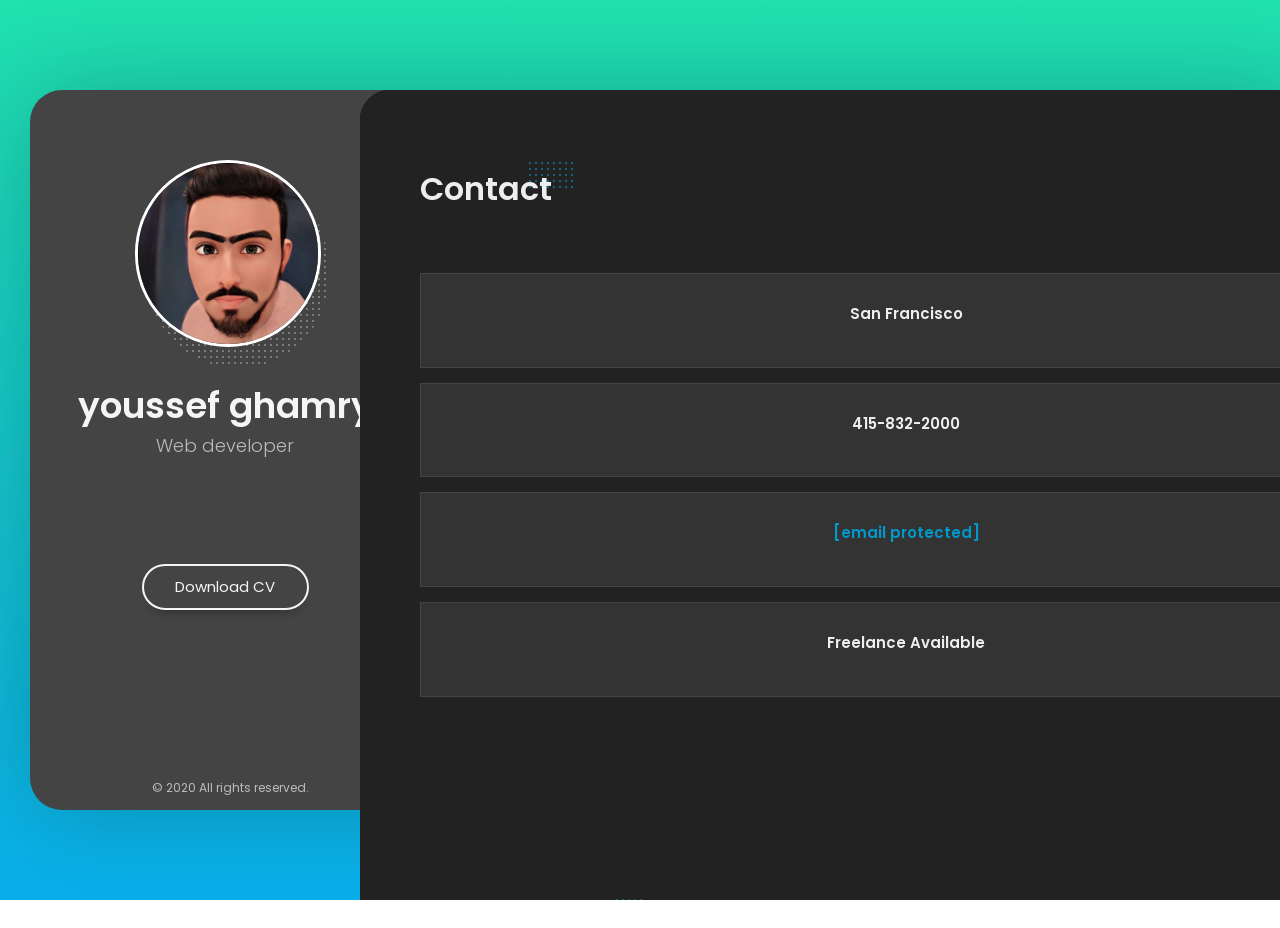
==== index.html @ 1f5fecf1 "new new" ====
<!DOCTYPE html>
<html lang="en" class="no-js">
  
<head>
    <meta charset="UTF-8" />
    <meta http-equiv="X-UA-Compatible" content="IE=edge"> 
    <title>BreezyCV </title>
    <meta name="viewport" content="width=device-width, initial-scale=1, maximum-scale=1" />
    <meta name="description" content="BreezyCV - Resume / CV / vCard Template" />
    <meta name="keywords" content="vcard, resposnive, retina, resume, jquery, css3, bootstrap, Material CV, portfolio" />
    <meta name="author" content="lmpixels" />
    <link rel="shortcut icon" href="favicon.ico">


    <link rel="stylesheet" href="css/reset.css" type="text/css">
    <link rel="stylesheet" href="css/bootstrap-grid.min.css" type="text/css">
    <link rel="stylesheet" href="css/animations.css" type="text/css">
    <link rel="stylesheet" href="css/perfect-scrollbar.css" type="text/css">
    <link rel="stylesheet" href="css/owl.carousel.css" type="text/css">
    <link rel="stylesheet" href="css/magnific-popup.css" type="text/css">
    <link rel="stylesheet" href="css/main.css" type="text/css">

    <script src="js/modernizr.custom.js"></script>
  </head>

  <body>
    <!-- Animated Background -->
    <div class="lm-animated-bg" style="background-image: url(img/main_bg.png);"></div>
    <!-- /Animated Background -->

    <!-- Loading animation -->
    <div class="preloader">
      <div class="preloader-animation">
        <div class="preloader-spinner">
        </div>
      </div>
    </div>
    <!-- /Loading animation -->

    <div class="page">
      <div class="page-content">

          <header id="site_header" class="header mobile-menu-hide">
            <div class="header-content">
              <div class="header-photo">
                <img src="img/main_photo.jpg" alt="youssef ghamry">
              </div>
              <div class="header-titles">
                <h2>youssef ghamry</h2>
                <h4>Web developer</h4>

              </div>
            </div>

            <ul class="main-menu">
              <li class="active">
                <a href="#home" class="nav-anim">
                  <span class="menu-icon lnr lnr-home"></span>
                  <span class="link-text">Home</span>
                </a>
              </li>
              <li>
                <a href="#about-me" class="nav-anim">
                  <span class="menu-icon lnr lnr-user"></span>
                  <span class="link-text">About Me</span>
                </a>
              </li>
              <li>
                <a href="#resume" class="nav-anim">
                  <span class="menu-icon lnr lnr-graduation-hat"></span>
                  <span class="link-text">Resume</span>
                </a>
              </li>
              <li>
                <a href="#portfolio" class="nav-anim">
                  <span class="menu-icon lnr lnr-briefcase"></span>
                  <span class="link-text">Portfolio</span>
                </a>
              </li>
              <li>
                <a href="#blog" class="nav-anim">
                  <span class="menu-icon lnr lnr-book"></span>
                  <span class="link-text">Blog</span>
                </a>
              </li>
              <li>
                <a href="#contact" class="nav-anim">
                  <span class="menu-icon lnr lnr-envelope"></span>
                  <span class="link-text">Contact</span>
                </a>
              </li>
            </ul>

            <div class="social-links">
              <ul>
                <li><a href="https://www.linkedin.com/in/youssef-ghamry/" target="_blank"><i class="fab fa-linkedin-in"></i></a></li>
                <li><a href="#" target="_blank"><i class="fab fa-facebook-f"></i></a></li>
                <li><a href="#" target="_blank"><i class="fab fa-twitter"></i></a></li>
              </ul>
            </div>

            <div class="header-buttons">
              <a href="#" target="_blank" class="btn btn-primary">Download CV</a>
            </div>

            <div class="copyrights">© 2020 All rights reserved.</div>
          </header>

          <!-- Mobile Navigation -->
          <div class="menu-toggle">
            <span></span>
            <span></span>
            <span></span>
          </div>
          <!-- End Mobile Navigation -->

          <!-- Arrows Nav -->
          <div class="lmpixels-arrows-nav">
            <div class="lmpixels-arrow-right"><i class="lnr lnr-chevron-right"></i></div>
            <div class="lmpixels-arrow-left"><i class="lnr lnr-chevron-left"></i></div>
          </div>
          <!-- End Arrows Nav -->

          <div class="content-area">
            <div class="animated-sections">
              <!-- Home Subpage -->
              <section data-id="home" class="animated-section start-page">
                <div class="section-content vcentered">

                    <div class="row">
                      <div class="col-sm-12 col-md-12 col-lg-12">
                        <div class="title-block">
                          <h2>youssef ghamry</h2><br>
			 	<h3>Academic degree: Bachelor of Information Systems </h3>
						<br><br>
                          <div class="owl-carousel text-rotation">                                    
                            <div class="item">
						
                              <div class="sp-subtitle">Web developer</div>
                            </div>
                            <div class="item">
                              <div class="sp-subtitle">wordpress developer</div>
							 </div>
							  
                            <div class="item">
                              <div class="sp-subtitle">Frontend developer</div>
                            </div>
                          </div>

                        </div>
                      </div>
                    </div>

                </div>
              </section>
              <!-- End of Home Subpage -->

              <!-- About Me Subpage -->
              <section data-id="about-me" class="animated-section">
                <div class="page-title">
                  <h2>About <span>Me</span></h2>
                </div>

                <div class="section-content">
                  <!-- Personal Information -->
                  <div class="row">
                    <div class="col-xs-12 col-sm-7">
                      <p>PI am eager to work in a dynamic, stimulating, and demanding workplace that will provide me chances to put my knowledge and talents to use. My current position involves a change in both my profession and lifestyle. I welcome new challenges and am always eager to learn more about the things I do or impart what I have learned. A joyful heart makes me a better person, a better listener, and a better friend. It will undoubtedly aid me in successfully developing both my personal growth and that of your business.
.</p>
                    </div>

                    <div class="col-xs-12 col-sm-5">
                      <div class="info-list">
                        <ul>
                          <li>
                            <span class="title">Age</span>
                            <span class="value">23</span>
                          </li>

                          <li>
                            <span class="title">Residence</span>
                            <span class="value">egypt</span>
                          </li>

                          <li>
                            <span class="title">Address</span>
                            <span class="value">8Cairo - Qalyubia</span>
                          </li>

                          <li>
                            <span class="title">e-mail</span>
                            <span class="value"><a href="mailto:youssef13077@gmail.com" class="__cf_email__" >youssef13077@gmail.com</a></span>
                          </li>

                          <li>
                            <span class="title">Phone</span>
                            <span class="value">+201503292942
                          </li>
                        </ul>
                      </div>
                    </div>
                  </div>
                  <!-- End of Personal Information -->

                  <div class="white-space-50"></div>

                  <!-- Services -->
                  <div class="row">
                    <div class="col-xs-12 col-sm-12">
                      <div class="block-title">
                        <h3>What <span>I Do</span></h3>
                      </div>
                    </div>
                  </div>

                  <div class="row">
                    <div class="col-xs-12 col-sm-6">
                      <div class="col-inner">
                        <div class="info-list-w-icon">
                          <div class="info-block-w-icon">
                            <div class="ci-icon">
                              <i class="lnr lnr-store"></i>
                            </div>
                            <div class="ci-text">
                              <h4>Languages used in website development and design</h4>
                              <p>
							  <br> 	HTML - CSS -
								<br>	Vue.js - NodeJS - React JS - JS -
								<br>	Laravel - Bootstrap - jQuery 
								<br>	php - Sql - MySQL
									</p>
                            </div>
                          </div>
                          <div class="info-block-w-icon">
                            <div class="ci-icon">
                              <i class="lnr lnr-laptop-phone"></i>
                            </div><div class="ci-text">
                              <h4>Site construction and design tools include:</h4>
                              <p><br>WordPress
								<br>	Joomla
								<br>	Magento
								<br>	OpenCart
								<br>	Illustrator
								<br>	 Photoshop
								

								</p>
                            </div>
                          </div>
                        </div>
                      </div>
                    </div>

                    <div class="col-xs-12 col-sm-6">
                      <div class="col-inner">
                        <div class="info-list-w-icon">
                          <div class="info-block-w-icon">
                            <div class="ci-icon">
                              <i class="lnr lnr-pencil"></i>
                            </div>
                            <div class="ci-text">
                              <h4>Services:
									</h4>
                              <p>
								<br> web design
								<br> web development
								<br> WordPress development
								<br> Magento development
								<br> OpenCart development
								<br> shopify  development

								</p>
                            </div>
                          </div>
                          <div class="info-block-w-icon">
                            <div class="ci-icon">
                              <i class="lnr lnr-flag"></i>
                            </div><div class="ci-text">
                              <h4>Business details</h4>
                              <p>Pellentesque pellentesque, ipsum sit amet auctor accumsan, odio tortor bibendum massa, sit amet ultricies ex lectus scelerisque nibh. Ut non sodales.</p>
                            </div>
                          </div>
                        </div>
                      </div>
                    </div>
                  </div>
                  <!-- End of Services -->

                  <div class="white-space-30"></div>

                  <!-- Testimonials -->
                  <div class="row">
                    <div class="col-xs-12 col-sm-12">
                      <div class="block-title">
                        <h3>Testimonials</h3>
                      </div>
                    </div>
                  </div>

                  <div class="row">
                    <div class="col-xs-12 col-sm-12">
                      <div class="testimonials owl-carousel">
                        <!-- Testimonial 1 -->
                        <div class="testimonial">
                          <div class="img">
                            <img src="img/testimonials/testimonial-1.jpg" alt="youssef ghamry">
                          </div>
                          <div class="text">
                            <p>Vivamus at molestie dui, eu ornare orci. Curabitur vel egestas dolor. Nulla condimentum nunc sit amet urna tempus finibus. Duis mollis leo id ligula pellentesque, at vehicula dui ultrices.</p>
                          </div>

                          <div class="author-info">
                            <h4 class="author">Julia Hickman</h4>
                            <h5 class="company">Omni Source</h5>
                            <div class="icon">
                              <i class="fas fa-quote-right"></i>
                            </div>
                          </div>
                        </div>
                        <!-- End of Testimonial 1 -->

                        <!-- Testimonial 2 -->
                        <div class="testimonial">
                          <div class="img">
                            <img src="img/testimonials/testimonial-2.jpg" alt="youssef ghamry">
                          </div>
                          <div class="text">
                            <p>Vivamus at molestie dui, eu ornare orci. Curabitur vel egestas dolor. Nulla condimentum nunc sit amet urna tempus finibus. Duis mollis leo id ligula pellentesque, at vehicula dui ultrices.</p>
                          </div>

                          <div class="author-info">
                            <h4 class="author">Robert Watkins</h4>
                            <h5 class="company">Endicott Shoes</h5>
                            <div class="icon">
                              <i class="fas fa-quote-right"></i>
                            </div>
                          </div>
                        </div>
                        <!-- End of Testimonial 2 -->

                        <!-- Testimonial 3 -->
                        <div class="testimonial">
                          <div class="img">
                            <img src="img/testimonials/testimonial-3.jpg" alt="youssef ghamry">
                          </div>
                          <div class="text">
                            <p>Vivamus at molestie dui, eu ornare orci. Curabitur vel egestas dolor. Nulla condimentum nunc sit amet urna tempus finibus. Duis mollis leo id ligula pellentesque, at vehicula dui ultrices.</p>
                          </div>

                          <div class="author-info">
                            <h4 class="author">Kristin Carroll</h4>
                            <h5 class="company">Helping Hand</h5>
                            <div class="icon">
                              <i class="fas fa-quote-right"></i>
                            </div>
                          </div>
                        </div>
                        <!-- End of Testimonial 3 -->
                      </div>
                    </div>
                  </div>
                  <!-- End of Testimonials -->

                  <div class="white-space-50"></div>

                  <!-- Clients -->
                  <div class="row">
                    <div class="col-xs-12 col-sm-12">
                      <div class="block-title">
                        <h3>Cilents</h3>
                      </div>
                    </div>
                  </div>

                  <div class="row">
                    <div class="col-xs-12 col-sm-12">
                      <div class="clients owl-carousel">
                        
                        <div class="client-block">
                          <a href="#" target="_blank" title="Logo">
                            <img src="img/clients/client-1.png" alt="Logo">
                          </a>
                        </div>

                        <div class="client-block">
                          <a href="#" target="_blank" title="Logo">
                            <img src="img/clients/client-2.png" alt="Logo">
                          </a>
                        </div>

                        <div class="client-block">
                          <a href="#" target="_blank" title="Logo">
                            <img src="img/clients/client-3.png" alt="Logo">
                          </a>
                        </div>

                        <div class="client-block">
                          <a href="#" target="_blank" title="Logo">
                            <img src="img/clients/client-4.png" alt="Logo">
                          </a>
                        </div>

                        <div class="client-block">
                          <a href="#" target="_blank" title="Logo">
                            <img src="img/clients/client-5.png" alt="Logo">
                          </a>
                        </div>

                        <div class="client-block">
                          <a href="#" target="_blank" title="Logo">
                            <img src="img/clients/client-6.png" alt="Logo">
                          </a>
                        </div>

                        <div class="client-block">
                          <a href="#" target="_blank" title="Logo">
                            <img src="img/clients/client-7.png" alt="Logo">
                          </a>
                        </div>
  
                      </div>
                    </div>
                  </div>
                  <!-- End of Clients -->

                  <div class="white-space-50"></div>

                  <!-- Pricing -->
                  <div class="row">
                    <div class="col-xs-12 col-sm-12">

                      <div class="block-title">
                        <h3>Pricing</h3>
                      </div>
                    </div>
                  </div>

                  <div class="row">
                    <div class=" col-xs-12 col-sm-12 ">
                      <div class="fw-pricing clearfix row">
                        
                        <div class="fw-package-wrap col-md-6 ">
                          <div class="fw-package">
                            <div class="fw-heading-row">
                              <span>Silver</span>
                            </div>
                            
                            <div class="fw-pricing-row">
                              <span>$64</span>
                              <small>per month</small>
                            </div>
                            
                            <div class="fw-button-row">
                              <a href="#" target="_self" class="btn btn-secondary">Free Trial</a>
                            </div>

                            <div class="fw-default-row">Lorem ipsum dolor</div>
                            <div class="fw-default-row">Pellentesque scelerisque</div>
                            <div class="fw-default-row">Morbi eu sagittis</div>
                          </div>
                        </div>
     
                        <div class="fw-package-wrap col-md-6 highlight-col ">
                          <div class="fw-package">
                            <div class="fw-heading-row">
                              <span>Gold</span>
                            </div>
                            
                            <div class="fw-pricing-row">
                              <span>$128</span>
                              <small>per month</small>
                            </div>

                            <div class="fw-button-row">
                              <a href="#" target="_self" class="btn btn-primary">Free Trial</a>
                            </div>
                            
                            <div class="fw-default-row">Lorem ipsum dolor</div>
                            <div class="fw-default-row">Pellentesque scelerisque</div>
                            <div class="fw-default-row">Morbi eu sagittis</div>
                            <div class="fw-default-row">Donec non diam</div>
                            <div class="fw-default-row"></div>
                          </div>
                        </div>

                      </div>
                    </div>
                  </div>
                  <!-- End of Pricing -->

                  <div class="white-space-50"></div>

                  <!-- Fun Facts -->
                  <div class="row">
                    <div class="col-xs-12 col-sm-12">

                      <div class="block-title">
                        <h3>Fun <span>Facts</span></h3>
                      </div>
                    </div>
                  </div>

                  <div class="row">
                    <div class="col-xs-12 col-sm-4">
                      <div class="fun-fact gray-default">
                        <i class="lnr lnr-heart"></i>
                        <h4>Happy Clients</h4>
                        <span class="fun-fact-block-value">578</span>
                        <span class="fun-fact-block-text"></span>
                      </div>
                    </div>

                    <div class="col-xs-12 col-sm-4">
                      <div class="fun-fact gray-default">
                        <i class="lnr lnr-clock"></i>
                        <h4>Working Hours</h4>
                        <span class="fun-fact-block-value">4,780</span>
                        <span class="fun-fact-block-text"></span>
                      </div>
                    </div>

                    <div class="col-xs-12 col-sm-4 ">
                      <div class="fun-fact gray-default">
                        <i class="lnr lnr-star"></i>
                        <h4>Awards Won</h4>
                        <span class="fun-fact-block-value">15</span>
                        <span class="fun-fact-block-text"></span>
                      </div>
                    </div>
                  </div>
                  <!-- End of Fun Facts -->

                </div>
              </section>
              <!-- End of About Me Subpage -->

              <!-- Resume Subpage -->
              <section data-id="resume" class="animated-section">
                <div class="page-title">
                  <h2>Resume</h2>
                </div>

                <div class="section-content">

                  <div class="row">
                    <div class="col-xs-12 col-sm-7">

                      <div class="block-title">
                        <h3>Education</h3>
                      </div>
                      
                      <div class="timeline timeline-second-style clearfix">
                        <div class="timeline-item clearfix">
                          <div class="left-part">
                            <h5 class="item-period">2008</h5>
                            <span class="item-company">University of Studies</span>
                          </div>
                          <div class="divider"></div>
                          <div class="right-part">
                            <h4 class="item-title">Frontend Development</h4>
                            <p>Maecenas finibus nec sem ut imperdiet. Ut tincidunt est ac dolor aliquam sodales. Phasellus sed mauris hendrerit, laoreet sem in, lobortis ante.</p>
                          </div>
                        </div>

                        <div class="timeline-item clearfix">
                          <div class="left-part">
                            <h5 class="item-period">2007</h5>
                            <span class="item-company">University of Studies</span>
                          </div>
                          <div class="divider"></div>
                          <div class="right-part">
                            <h4 class="item-title">Graphic Design</h4>
                            <p>Aliquam tincidunt malesuada tortor vitae iaculis. In eu turpis iaculis, feugiat risus quis, aliquet urna. Quisque fringilla mollis risus, eu pulvinar dolor.</p>
                          </div>
                        </div>
                      </div>

                      <div class="white-space-50"></div>

                      <div class="block-title">
                        <h3>Experience</h3>
                      </div>

                      <div class="timeline timeline-second-style clearfix">
                        <div class="timeline-item clearfix">
                          <div class="left-part">
                            <h5 class="item-period">2016 - Current</h5>
                            <span class="item-company">Google</span>
                          </div>
                          <div class="divider"></div>
                          <div class="right-part">
                            <h4 class="item-title">Lead Ui/Ux Designer</h4>
                            <p>Praesent dignissim sollicitudin justo, sed elementum quam lacinia quis. Phasellus eleifend tristique posuere. Sed vitae dui nec magna.</p>
                          </div>
                        </div>

                        <div class="timeline-item clearfix">
                          <div class="left-part">
                            <h5 class="item-period">2013 - 2016</h5>
                            <span class="item-company">Adobe</span>
                          </div>
                          <div class="divider"></div>
                          <div class="right-part">
                            <h4 class="item-title">Senior Ui/Ux Designer</h4>
                            <p>Maecenas tempus faucibus rutrum. Duis eu aliquam urna. Proin vitae nulla tristique, ornare felis id, congue libero. Nam volutpat euismod quam.</p>
                          </div>
                        </div>
                        
                        <div class="timeline-item clearfix">
                          <div class="left-part">
                            <h5 class="item-period">2011 - 2013</h5>
                            <span class="item-company">Google</span>
                          </div>
                          <div class="divider"></div>
                          <div class="right-part">
                            <h4 class="item-title">Junior Ui/Ux Designer</h4>
                            <p>Duis mollis nunc quis quam viverra venenatis. Nulla nulla arcu, congue vitae nunc ac, sodales ultricies diam. Nullam justo leo, tincidunt sit amet.</p>
                          </div>
                        </div>
                      </div>

                    </div>

                    <!-- Skills & Certificates -->
                    <div class="col-xs-12 col-sm-5">
                      <!-- Design Skills -->
                      <div class="block-title">
                        <h3>Design <span>Skills</span></h3>
                      </div>

                      <div class="skills-info skills-second-style">
                        <!-- Skill 1 -->
                        <div class="skill clearfix">
                          <h4>web developer</h4>
                          <div class="skill-value">95%</div>
                        </div>
                        <div class="skill-container skill-1">
                          <div class="skill-percentage"></div>
                        </div>
                        <!-- End of Skill 1 -->
                        
                        <!-- Skill 2 -->
                        <div class="skill clearfix">
                          <h4>backend developer</h4>
                          <div class="skill-value">65%</div>
                        </div>
                        <div class="skill-container skill-2">
                          <div class="skill-percentage"></div>
                        </div>
                        <!-- End of Skill 2 -->
                        
                        <!-- Skill 3 -->
                        <div class="skill clearfix">
                          <h4>frontend developer</h4>
                          <div class="skill-value">80%</div>
                        </div>
                        <div class="skill-container skill-3">
                          <div class="skill-percentage"></div>
                        </div>
                        <!-- End of Skill 3 -->
                        
                        <!-- Skill 4 -->
                        <div class="skill clearfix">
                          <h4>wordpress developer</h4>
                          <div class="skill-value">90%</div>
                        </div>
                        <div class="skill-container skill-4">
                          <div class="skill-percentage"></div>
                        </div>
                        <!-- End of Skill 4 -->

                      </div>
                      <!-- End of Design Skills -->

                      <div class="white-space-10"></div>

                      <!-- Coding Skills -->
                      <div class="block-title">
                        <h3>Coding <span>Skills</span></h3>
                      </div>

                      <div class="skills-info skills-second-style">
                        <!-- Skill 5 -->
                        <div class="skill clearfix">
                          <h4>html - css - js - sass - bootstrap</h4>
                          <div class="skill-value">95%</div>
                        </div>
                        <div class="skill-container skill-5">
                          <div class="skill-percentage"></div>
                        </div>
                        <!-- End of Skill 5 -->

                        <!-- Skill 6 -->
                        <div class="skill clearfix">
                          <h4>PHP - node.js - laravel - react.js </h4>
                          <div class="skill-value">70%</div>
                        </div>
                        <div class="skill-container skill-8">
                          <div class="skill-percentage"></div>
                        </div>
                        <!-- End of Skill 6 -->
                        
                        <!-- Skill 7 -->
                        <div class="skill clearfix">
                          <h4>sql - mysql - oracle - sql server</h4>
                          <div class="skill-value">80%</div>
                        </div>
                        <div class="skill-container skill-3">
                          <div class="skill-percentage"></div>
                        </div>
                        <!-- End of Skill 7 -->
                        
                        <!-- Skill 8 -->
                        <div class="skill clearfix">
                          <h4>WordPress - shopify - OpenCart  </h4>
                          <div class="skill-value">90%</div>
                        </div>
                        <div class="skill-container skill-6">
                          <div class="skill-percentage"></div>
                        </div>
                        <!-- End of Skill 8 -->

                        <!-- Skill 9 -->
                        <div class="skill clearfix">
                          <h4>c++ - Python</h4>
                          <div class="skill-value">55%</div>
                        </div>
                        <div class="skill-container skill-2">
                          <div class="skill-percentage"></div>
                        </div>
                        <!-- End of Skill 9 -->
                      </div>
                      <!-- End of Coding Skills -->

                      <div class="white-space-10"></div>

                      <!-- Knowledges -->
                      <div class="block-title">
                        <h3>Knowledges</h3>
                      </div>

                      <ul class="knowledges">
                        <li>Marketing</li>
                        <li>Print</li>
                        <li>Digital Design</li>
                        <li>Social Media</li>
                        <li>Time Management</li>
                        <li>Communication</li>
                        <li>Problem-Solving</li>
                        <li>Social Networking</li>
                        <li>Flexibility</li>
                      </ul>
                      <!-- End of Knowledges -->
                    </div>
                    <!-- End of Skills & Certificates -->
                  </div>

                  <div class="white-space-50"></div>

                  <!-- Certificates -->
                  <div class="row">
                    <div class="col-xs-12 col-sm-12">
                      <div class="block-title">
                        <h3>Certificates</h3>
                      </div>
                    </div>
                  </div>
                  
                  <div class="row">
                    <!-- Certificate 1 -->
                    <div class="col-xs-12 col-sm-6">
                      <div class="certificate-item clearfix">
                        <div class="certi-logo">
                          <img src="img/clients/client-1.png" alt="logo">
                        </div>
                        
                        <div class="certi-content">
                          <div class="certi-title">
                            <h4>Psyhology of Intertnation Design</h4>
                          </div>
                          <div class="certi-id">
                            <span>Membership ID: XXXX</span>
                          </div>
                          <div class="certi-date">
                            <span>19 April 2018</span>
                          </div>
                          <div class="certi-company">
                            <span></span>
                          </div>
                        </div>
                      </div>
                    </div>
                    <!-- End of Certificate 1 -->

                    <!-- Certificate 2 -->
                    <div class="col-xs-12 col-sm-6">
                      <div class="certificate-item clearfix">
                        <div class="certi-logo">
                          <img src="img/clients/client-1.png" alt="logo">
                        </div>
                        
                        <div class="certi-content">
                          <div class="certi-title">
                            <h4>Psyhology of Intertnation Design</h4>
                          </div>
                          <div class="certi-id">
                            <span>Membership ID: XXXX</span>
                          </div>
                          <div class="certi-date">
                            <span>19 April 2018</span>
                          </div>
                          <div class="certi-company">
                            <span></span>
                          </div>
                        </div>
                      </div>
                    </div>
                    <!-- End of Certificate 2 -->

                  </div>
                  <!-- End of Certificates -->
                </div>
              </section>
              <!-- End of Resume Subpage -->

              <!-- Portfolio Subpage -->
              <section data-id="portfolio" class="animated-section">
                <div class="page-title">
                  <h2>Portfolio</h2>
                </div>

                <div class="section-content">

                  <div class="row">
                    <div class="col-xs-12 col-sm-12">
                      <!-- Portfolio Content -->
                      <div class="portfolio-content">

                        <ul class="portfolio-filters">
                          <li class="active">
                            <a class="filter btn btn-sm btn-link" data-group="category_all">All</a>
                          </li>
                          <li>
                            <a class="filter btn btn-sm btn-link" data-group="category_detailed">Detailed</a>
                          </li>
                          <li>
                            <a class="filter btn btn-sm btn-link" data-group="category_mockups">Mockups</a>
                          </li>
                          <li>
                            <a class="filter btn btn-sm btn-link" data-group="category_soundcloud">SoundCloud</a>
                          </li>
                          <li>
                            <a class="filter btn btn-sm btn-link" data-group="category_vimeo-videos">Vimeo Videos</a>
                          </li>
                          <li>
                            <a class="filter btn btn-sm btn-link" data-group="category_youtube-videos">YouTube Videos</a>
                          </li>
                        </ul>

                        <!-- Portfolio Grid -->
                        <div class="portfolio-grid three-columns">
                          
                          <figure class="item lbaudio" data-groups='["category_all", "category_soundcloud"]'>
                            <div class="portfolio-item-img">
                              <img src="img/portfolio/1.jpg" alt="SoundCloud Audio" title="" />
                              <a href="https://w.soundcloud.com/player/?url=https%3A//api.soundcloud.com/tracks/221650664&amp;color=%23ff5500&amp;auto_play=false&amp;hide_related=false&amp;show_comments=true&amp;show_user=true&amp;show_reposts=false&amp;show_teaser=true&amp;visual=true" class="lightbox mfp-iframe" title="SoundCloud Audio"></a>
                            </div>

                            <i class="fa fa-volume-up"></i>
                            <h4 class="name">SoundCloud Audio</h4>
                            <span class="category">SoundCloud</span>
                          </figure>

                          <figure class="item standard" data-groups='["category_all", "category_detailed"]'>
                            <div class="portfolio-item-img">
                              <img src="img/portfolio/2.jpg" alt="Media Project 2" title="" />
                              <a href="portfolio-1.html" class="ajax-page-load"></a>
                            </div>

                            <i class="far fa-file-alt"></i>
                            <h4 class="name">Detailed Project 2</h4>
                            <span class="category">Detailed</span>
                          </figure>

                          <figure class="item lbvideo" data-groups='["category_all", "category_vimeo-videos"]'>
                            <div class="portfolio-item-img">
                              <img src="img/portfolio/3.jpg" alt="Vimeo Video 1" title="" />
                              <a href="https://player.vimeo.com/video/158284739" class="lightbox mfp-iframe" title="Vimeo Video 1"></a>
                            </div>

                            <i class="fas fa-video"></i>
                            <h4 class="name">Vimeo Video 1</h4>
                            <span class="category">Vimeo Videos</span>
                          </figure>

                          <figure class="item standard" data-groups='["category_all", "category_detailed"]'>
                            <div class="portfolio-item-img">
                              <img src="img/portfolio/4.jpg" alt="Media Project 1" title="" />
                              <a href="portfolio-1.html" class="ajax-page-load"></a>
                            </div>

                            <i class="far fa-file-alt"></i>
                            <h4 class="name">Detailed Project 1</h4>
                            <span class="category">Detailed</span>
                          </figure>

                          <figure class="item lbimage" data-groups='["category_all", "category_mockups"]'>
                            <div class="portfolio-item-img">
                              <img src="img/portfolio/5.jpg" alt="Mockup Design 1" title="" />
                              <a class="lightbox" title="Mockup Design 1" href="img/portfolio/full/5.jpg"></a>
                            </div>

                            <i class="far fa-image"></i>
                            <h4 class="name">Mockup Design 1</h4>
                            <span class="category">Mockups</span>
                          </figure>

                          <figure class="item lbvideo" data-groups='["category_all", "category_youtube-videos"]'>
                            <div class="portfolio-item-img">
                              <img src="img/portfolio/6.jpg" alt="YouTube Video 1" title="" />
                              <a href="https://www.youtube.com/embed/bg0gv2YpIok" class="lightbox mfp-iframe" title="YouTube Video 1"></a>
                            </div>

                            <i class="fas fa-video"></i>
                            <h4 class="name">YouTube Video 1</h4>
                            <span class="category">YouTube Videos</span>
                          </figure>
                        </div>
                      </div>
                      <!-- End of Portfolio Content -->
                    </div>
                  </div>
                </div>
              </section>
              <!-- End of Portfolio Subpage -->

              <!-- Blog Subpage -->
              <section data-id="blog" class="animated-section">
                <div class="page-title">
                  <h2>Blog</h2>
                </div>

                <div class="section-content">
                  <div class="row">
                    <div class="col-xs-12 col-sm-12">
                      <div class="blog-masonry two-columns clearfix">
                        
                        <!-- Blog Post 1 -->
                        <div class="item post-1">
                          <div class="blog-card">
                            <div class="media-block">
                              <div class="category">
                                <a href="#" title="View all posts in Design">Design</a>
                              </div>
                              <a href="blog-post-1.html">
                                <img src="img/blog/blog_post_1.jpg" class="size-blog-masonry-image-two-c" alt="Why I Switched to Sketch For UI Design" title="" />
                                <div class="mask"></div>
                              </a>
                            </div>
                            <div class="post-info">
                              <div class="post-date">05 Mar 2020</div>
                              <a href="blog-post-1.html">
                                <h4 class="blog-item-title">Why I Switched to Sketch For UI Design</h4>
                              </a>
                            </div>
                          </div>
                        </div>
                        <!-- End of Blog Post 1 -->

                        <!-- Blog Post 2 -->
                        <div class="item post-2">
                          <div class="blog-card">
                            <div class="media-block">
                              <div class="category">
                                <a href="#" title="View all posts in UI">UI</a>
                              </div>
                              <a href="blog-post-1.html">
                                <img src="img/blog/blog_post_2.jpg" class="size-blog-masonry-image-two-c" alt="Best Practices for Animated Progress Indicators" title="" />
                                <div class="mask"></div>
                              </a>
                            </div>
                            <div class="post-info">
                              <div class="post-date">23 Feb 2020</div>
                              <a href="blog-post-1.html">
                                <h4 class="blog-item-title">Best Practices for Animated Progress Indicators</h4>
                              </a>
                            </div>
                          </div>
                        </div>
                        <!-- End of Blog Post 2 -->

                        <!-- Blog Post 3 -->
                        <div class="item post-1">
                          <div class="blog-card">
                            <div class="media-block">
                              <div class="category">
                                <a href="#" title="View all posts in Design">Design</a>
                              </div>
                              <a href="blog-post-1.html">
                                <img src="img/blog/blog_post_3.jpg" class="size-blog-masonry-image-two-c" alt="Designing the Perfect Feature Comparison Table" title="" />
                                <div class="mask"></div>
                              </a>
                            </div>
                            <div class="post-info">
                              <div class="post-date">06 Feb 2020</div>
                              <a href="blog-post-1.html">
                                <h4 class="blog-item-title">Designing the Perfect Feature Comparison Table</h4>
                              </a>
                            </div>
                          </div>
                        </div>
                        <!-- End of Blog Post 3 -->

                        <!-- Blog Post 4 -->
                        <div class="item post-2">
                          <div class="blog-card">
                            <div class="media-block">
                              <div class="category">
                                <a href="#" title="View all posts in E-Commerce">UI</a>
                              </div>
                              <a href="blog-post-1.html">
                                <img src="img/blog/blog_post_4.jpg" class="size-blog-masonry-image-two-c" alt="An Overview of E-Commerce Platforms" title="" />
                                <div class="mask"></div>
                              </a>
                            </div>
                            <div class="post-info">
                              <div class="post-date">07 Jan 2020</div>
                              <a href="blog-post-1.html">
                                <h4 class="blog-item-title">An Overview of E-Commerce Platforms</h4>
                              </a>
                            </div>
                          </div>
                        </div>
                        <!-- End of Blog Post 4 -->
                      </div>
                    </div>
                  </div>
                </div>


              </section>
              <!-- End of Blog Subpage -->

              <!-- Contact Subpage -->
              <section data-id="contact" class="animated-section">
                <div class="page-title">
                  <h2>Contact</h2>
                </div>

                <div class="section-content">

                  <div class="row">
                    <!-- Contact Info -->
                    <div class="col-xs-12 col-sm-4">
                      <div class="lm-info-block gray-default">
                        <i class="lnr lnr-map-marker"></i>
                        <h4>San Francisco</h4>
                        <span class="lm-info-block-value"></span>
                        <span class="lm-info-block-text"></span>
                      </div>

                      <div class="lm-info-block gray-default">
                        <i class="lnr lnr-phone-handset"></i>
                        <h4>415-832-2000</h4>
                        <span class="lm-info-block-value"></span>
                        <span class="lm-info-block-text"></span>
                      </div>

                      <div class="lm-info-block gray-default">
                        <i class="lnr lnr-envelope"></i>
                        <h4><a href="https://lmpixels.com/cdn-cgi/l/email-protection" class="__cf_email__" data-cfemail="ee8f828b96ae8b968f839e828bc08d8183">[email&#160;protected]</a></h4>
                        <span class="lm-info-block-value"></span>
                        <span class="lm-info-block-text"></span>
                      </div>

                      <div class="lm-info-block gray-default">
                        <i class="lnr lnr-checkmark-circle"></i>
                        <h4>Freelance Available</h4>
                        <span class="lm-info-block-value"></span>
                        <span class="lm-info-block-text"></span>
                      </div>


                    </div>
                    <!-- End of Contact Info -->

                    <!-- Contact Form -->
                    <div class="col-xs-12 col-sm-8">
                      <div id="map" class="map">
                          <div class="lmpixels-map">
                            	<iframe frameborder="0" scrolling="no" marginheight="0" marginwidth="0" src="https://maps.google.com/maps?q=San%20Francisco%2C%20S601%20Townsend%20Street%2C%20California%2C%20USA&amp;amp;t=m&amp;amp;z=16&amp;amp;output=embed&amp;amp;iwloc=near&amp;output=embed"></iframe>
                            </div>
                      </div>
                      <div class="block-title">
                        <h3>How Can I <span>Help You?</span></h3>
                      </div>

                      <form id="contact_form" class="contact-form" action="https://lmpixels.com/demo/breezycv/dark/5/contact_form/contact_form.php" method="post">

                        <div class="messages"></div>

                        <div class="controls two-columns">
                          <div class="fields clearfix">
                            <div class="left-column">
                              <div class="form-group form-group-with-icon">
                                <input id="form_name" type="text" name="name" class="form-control" placeholder="" required="required" data-error="Name is required.">
                                <label>Full Name</label>
                                <div class="form-control-border"></div>
                                <div class="help-block with-errors"></div>
                              </div>

                              <div class="form-group form-group-with-icon">
                                <input id="form_email" type="email" name="email" class="form-control" placeholder="" required="required" data-error="Valid email is required.">
                                <label>Email Address</label>
                                <div class="form-control-border"></div>
                                <div class="help-block with-errors"></div>
                              </div>

                              <div class="form-group form-group-with-icon">
                                <input id="form_subject" type="text" name="subject" class="form-control" placeholder="" required="required" data-error="Subject is required.">
                                <label>Subject</label>
                                <div class="form-control-border"></div>
                                <div class="help-block with-errors"></div>
                              </div>
                            </div>
                            <div class="right-column">
                              <div class="form-group form-group-with-icon">
                                <textarea id="form_message" name="message" class="form-control" placeholder="" rows="7" required="required" data-error="Please, leave me a message."></textarea>
                                <label>Message</label>
                                <div class="form-control-border"></div>
                                <div class="help-block with-errors"></div>
                              </div>
                            </div>
                          </div>

                          <div class="g-recaptcha" data-sitekey="6LdqmCAUAAAAAMMNEZvn6g4W5e0or2sZmAVpxVqI" data-theme="dark"></div>
      
                          <input type="submit" class="button btn-send" value="Send message">
                        </div>
                      </form>
                    </div>
                    <!-- End of Contact Form -->
                  </div>

                </div>
              </section>
              <!-- End of Contact Subpage -->
            </div>
          </div>

      </div>
    </div>

    <script data-cfasync="false" src="../../../../cdn-cgi/scripts/5c5dd728/cloudflare-static/email-decode.min.js"></script><script src="js/jquery-2.1.3.min.js"></script>
    <script src="js/modernizr.custom.js"></script>
    <script src="js/animating.js"></script>

    <script src="js/imagesloaded.pkgd.min.js"></script>
    <script src='../../../../../www.google.com/recaptcha/api.js'></script>

    <script src='js/perfect-scrollbar.min.js'></script>
    <script src='js/jquery.shuffle.min.js'></script>
    <script src='js/masonry.pkgd.min.js'></script>
    <script src='js/owl.carousel.min.js'></script>
    <script src="js/jquery.magnific-popup.min.js"></script>

    <script src="js/validator.js"></script>
    <script src="js/main.js"></script>
  <script defer src="https://static.cloudflareinsights.com/beacon.min.js/v652eace1692a40cfa3763df669d7439c1639079717194" integrity="sha512-Gi7xpJR8tSkrpF7aordPZQlW2DLtzUlZcumS8dMQjwDHEnw9I7ZLyiOj/6tZStRBGtGgN6ceN6cMH8z7etPGlw==" data-cf-beacon='{"rayId":"75e0bb44c86a0c4d","version":"2022.10.3","r":1,"token":"94b99c0576dc45bf9d669fb5e9256829","si":100}' crossorigin="anonymous"></script>
</body>

</html>
---- css/perfect-scrollbar.css ----
.ps{-ms-touch-action:auto;touch-action:auto;overflow:hidden!important;-ms-overflow-style:none}@supports(-ms-overflow-style:none){.ps{overflow:auto!important}}@media screen and (-ms-high-contrast:active),(-ms-high-contrast:none){.ps{overflow:auto!important}}.ps.ps--active-x>.ps__scrollbar-x-rail,.ps.ps--active-y>.ps__scrollbar-y-rail{display:block;background-color:transparent}.ps.ps--in-scrolling.ps--x>.ps__scrollbar-x-rail{background-color:#eee;opacity:.9}.ps.ps--in-scrolling.ps--x>.ps__scrollbar-x-rail>.ps__scrollbar-x{background-color:#999;height:11px}.ps.ps--in-scrolling.ps--y>.ps__scrollbar-y-rail{background-color:#eee;opacity:.9}.ps.ps--in-scrolling.ps--y>.ps__scrollbar-y-rail>.ps__scrollbar-y{background-color:#999;width:11px}.ps>.ps__scrollbar-x-rail{display:none;position:absolute;opacity:0;-webkit-transition:background-color .2s linear,opacity .2s linear;-o-transition:background-color .2s linear,opacity .2s linear;-moz-transition:background-color .2s linear,opacity .2s linear;transition:background-color .2s linear,opacity .2s linear;bottom:0;height:15px}.ps>.ps__scrollbar-x-rail>.ps__scrollbar-x{position:absolute;background-color:#aaa;-webkit-border-radius:6px;-moz-border-radius:6px;border-radius:6px;-webkit-transition:background-color .2s linear,height .2s linear,width .2s ease-in-out,-webkit-border-radius .2s ease-in-out;transition:background-color .2s linear,height .2s linear,width .2s ease-in-out,-webkit-border-radius .2s ease-in-out;-o-transition:background-color .2s linear,height .2s linear,width .2s ease-in-out,border-radius .2s ease-in-out;-moz-transition:background-color .2s linear,height .2s linear,width .2s ease-in-out,border-radius .2s ease-in-out,-moz-border-radius .2s ease-in-out;transition:background-color .2s linear,height .2s linear,width .2s ease-in-out,border-radius .2s ease-in-out;transition:background-color .2s linear,height .2s linear,width .2s ease-in-out,border-radius .2s ease-in-out,-webkit-border-radius .2s ease-in-out,-moz-border-radius .2s ease-in-out;bottom:2px;height:6px}.ps>.ps__scrollbar-x-rail:hover>.ps__scrollbar-x,.ps>.ps__scrollbar-x-rail:active>.ps__scrollbar-x{height:11px}.ps>.ps__scrollbar-y-rail{display:none;position:absolute;opacity:0;-webkit-transition:background-color .2s linear,opacity .2s linear;-o-transition:background-color .2s linear,opacity .2s linear;-moz-transition:background-color .2s linear,opacity .2s linear;transition:background-color .2s linear,opacity .2s linear;right:0;width:15px}.ps>.ps__scrollbar-y-rail>.ps__scrollbar-y{position:absolute;background-color:#aaa;-webkit-border-radius:6px;-moz-border-radius:6px;border-radius:6px;-webkit-transition:background-color .2s linear,height .2s linear,width .2s ease-in-out,-webkit-border-radius .2s ease-in-out;transition:background-color .2s linear,height .2s linear,width .2s ease-in-out,-webkit-border-radius .2s ease-in-out;-o-transition:background-color .2s linear,height .2s linear,width .2s ease-in-out,border-radius .2s ease-in-out;-moz-transition:background-color .2s linear,height .2s linear,width .2s ease-in-out,border-radius .2s ease-in-out,-moz-border-radius .2s ease-in-out;transition:background-color .2s linear,height .2s linear,width .2s ease-in-out,border-radius .2s ease-in-out;transition:background-color .2s linear,height .2s linear,width .2s ease-in-out,border-radius .2s ease-in-out,-webkit-border-radius .2s ease-in-out,-moz-border-radius .2s ease-in-out;right:2px;width:6px}.ps>.ps__scrollbar-y-rail:hover>.ps__scrollbar-y,.ps>.ps__scrollbar-y-rail:active>.ps__scrollbar-y{width:11px}.ps:hover.ps--in-scrolling.ps--x>.ps__scrollbar-x-rail{background-color:#eee;opacity:.9}.ps:hover.ps--in-scrolling.ps--x>.ps__scrollbar-x-rail>.ps__scrollbar-x{background-color:#999;height:11px}.ps:hover.ps--in-scrolling.ps--y>.ps__scrollbar-y-rail{background-color:#eee;opacity:.9}.ps:hover.ps--in-scrolling.ps--y>.ps__scrollbar-y-rail>.ps__scrollbar-y{background-color:#999;width:11px}.ps:hover>.ps__scrollbar-x-rail,.ps:hover>.ps__scrollbar-y-rail{opacity:.6}.ps:hover>.ps__scrollbar-x-rail:hover{background-color:#eee;opacity:.9}.ps:hover>.ps__scrollbar-x-rail:hover>.ps__scrollbar-x{background-color:#999}.ps:hover>.ps__scrollbar-y-rail:hover{background-color:#eee;opacity:.9}.ps:hover>.ps__scrollbar-y-rail:hover>.ps__scrollbar-y{background-color:#999}
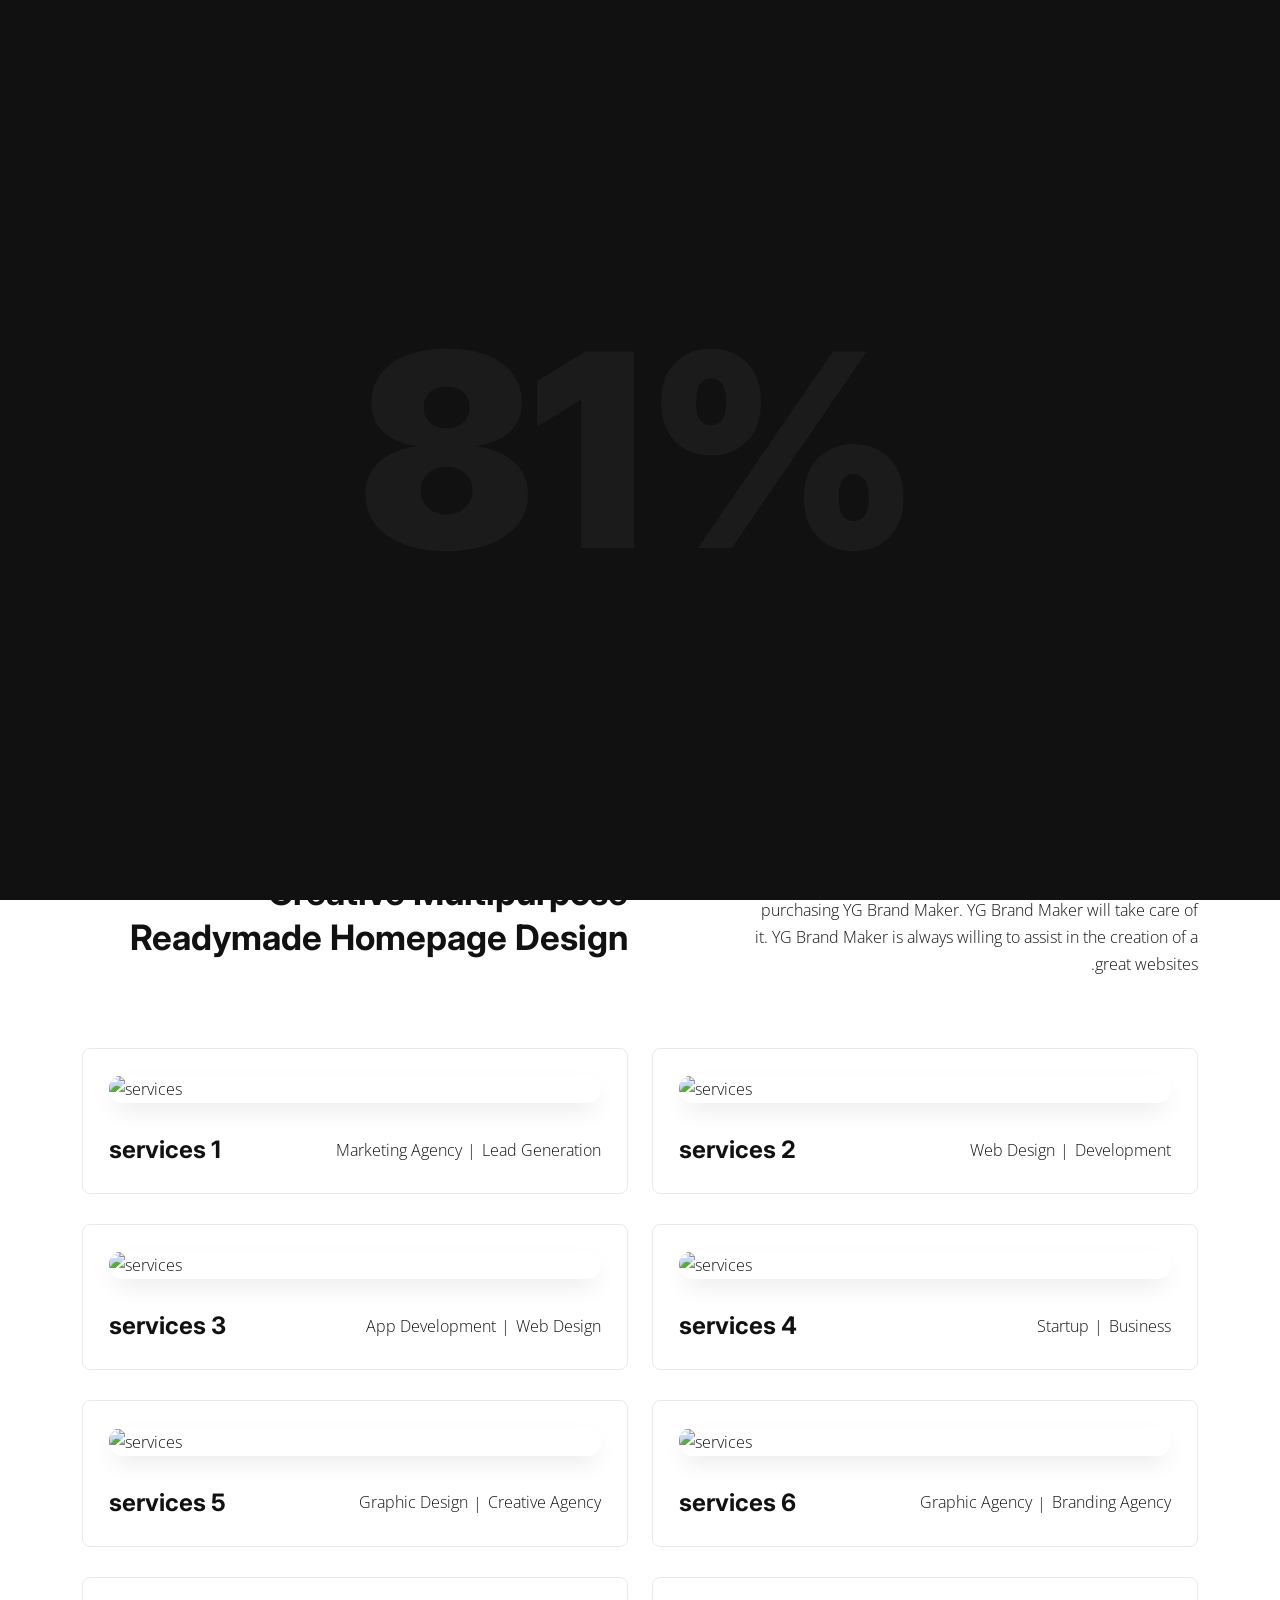
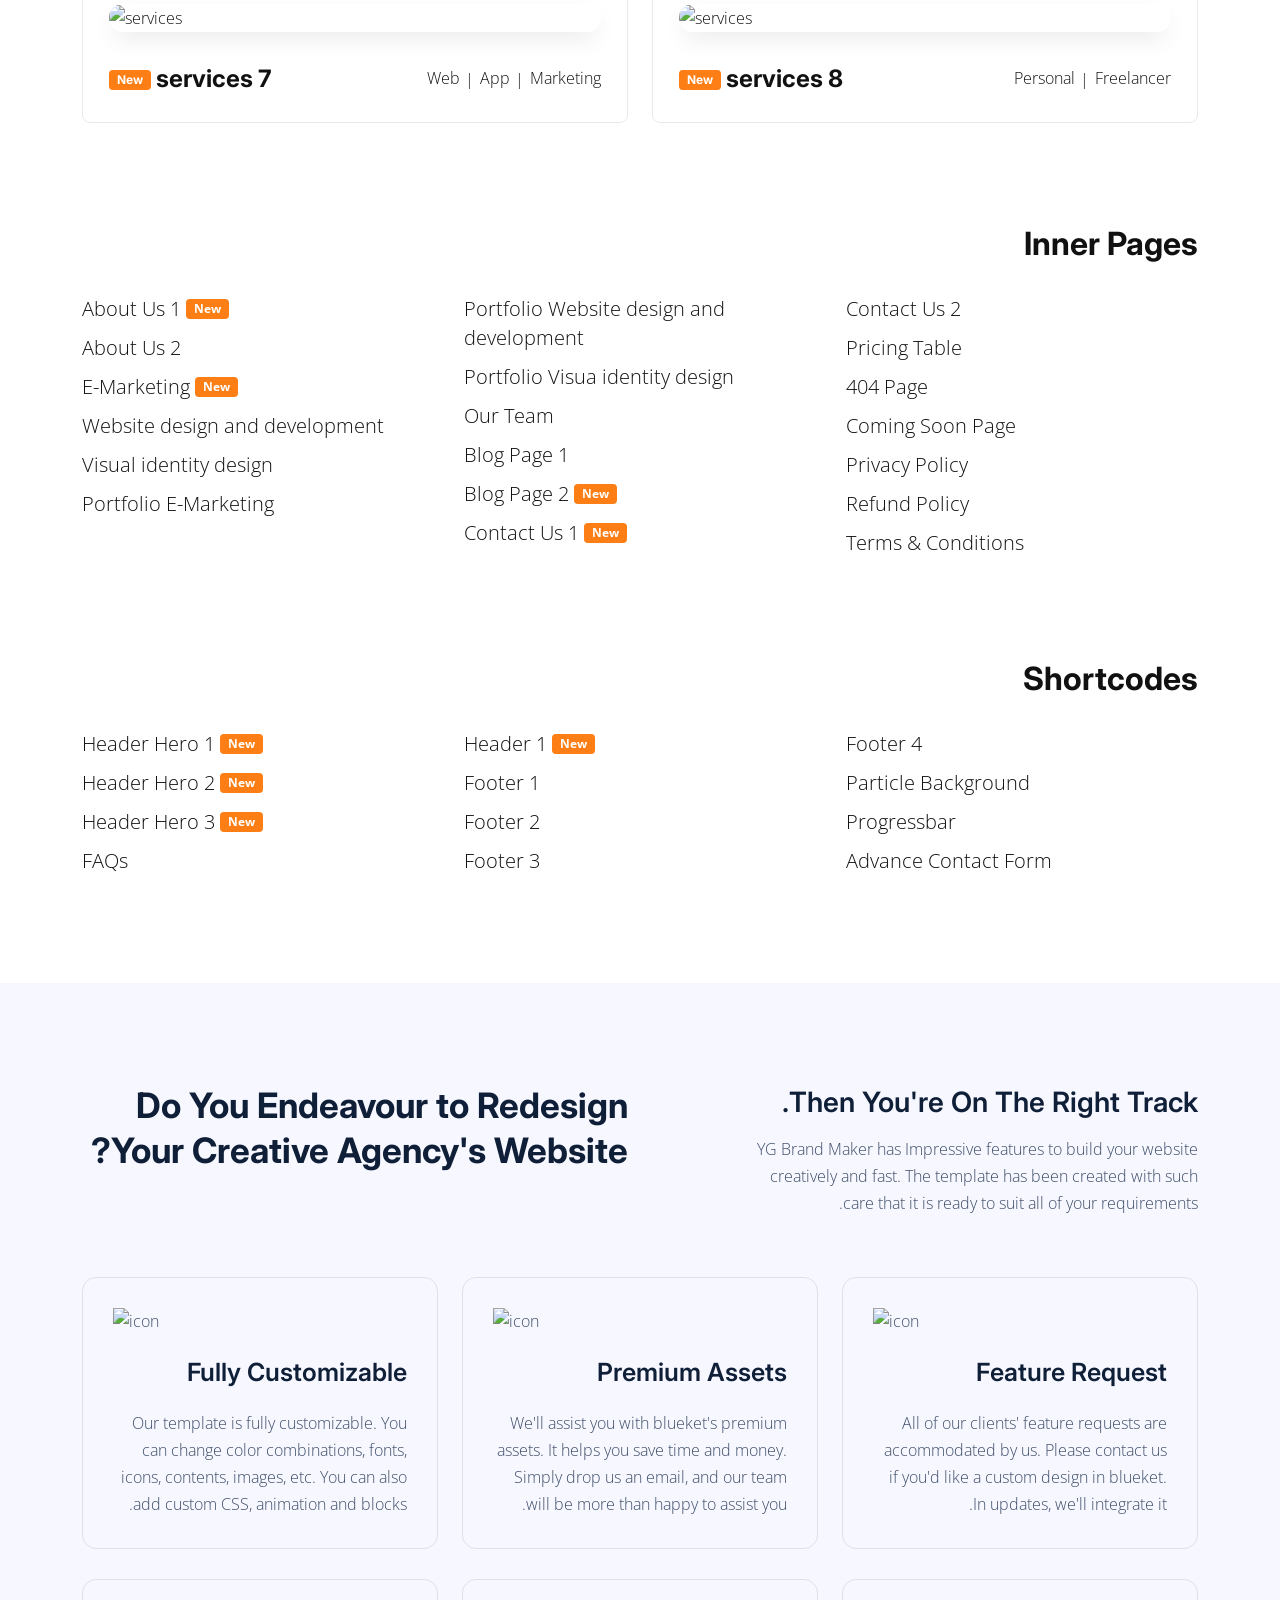
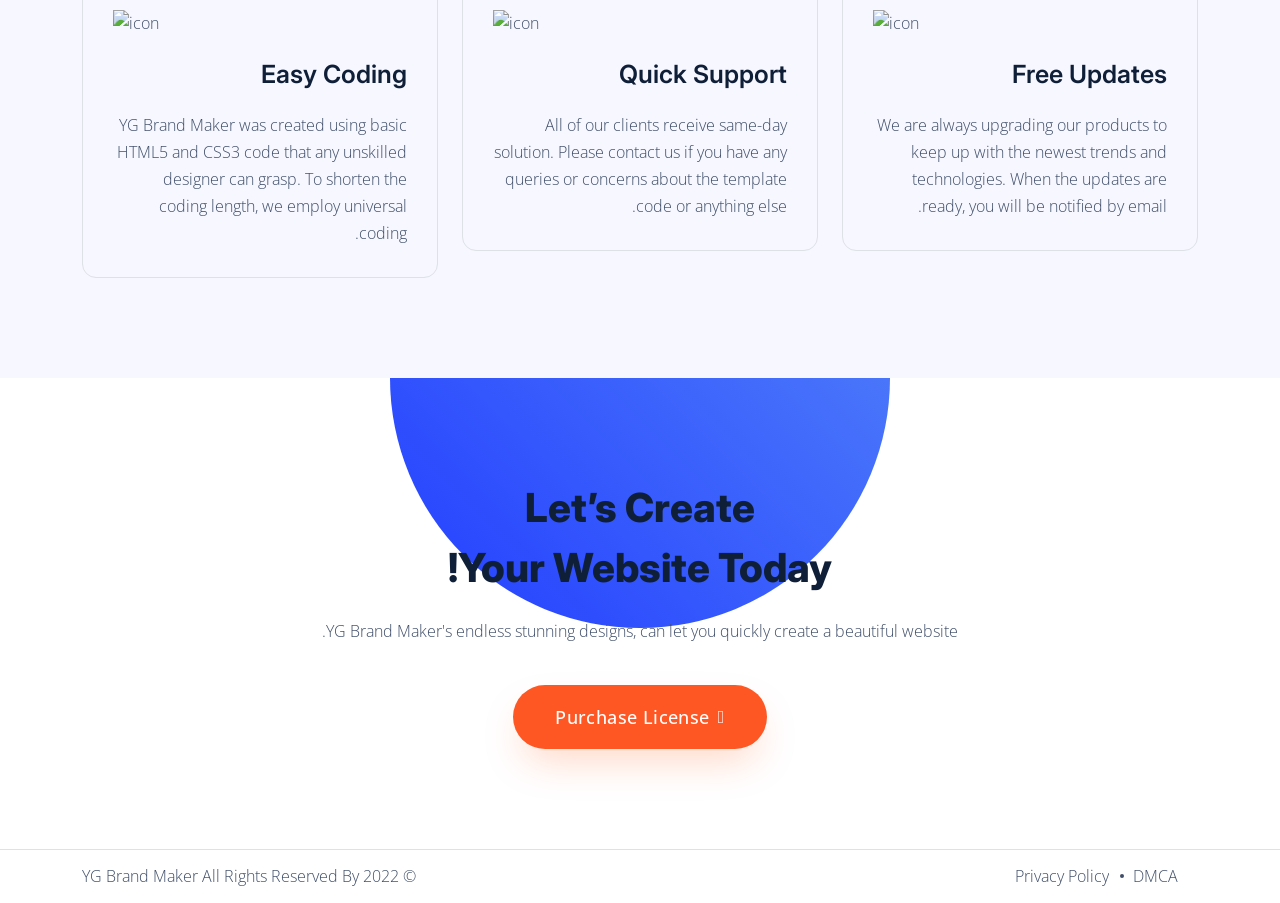
==== commit 35bb70b9: "new new" ====
--- a/index.html
+++ b/index.html
@@ -1,1172 +1,466 @@
-<!DOCTYPE html>
-<html lang="en" class="no-js">
+<!doctype html>
+<html lang="en">
   
 <head>
-    <meta charset="UTF-8" />
-    <meta http-equiv="X-UA-Compatible" content="IE=edge"> 
-    <title>BreezyCV </title>
-    <meta name="viewport" content="width=device-width, initial-scale=1, maximum-scale=1" />
-    <meta name="description" content="BreezyCV - Resume / CV / vCard Template" />
-    <meta name="keywords" content="vcard, resposnive, retina, resume, jquery, css3, bootstrap, Material CV, portfolio" />
-    <meta name="author" content="lmpixels" />
-    <link rel="shortcut icon" href="favicon.ico">
-
-
-    <link rel="stylesheet" href="css/reset.css" type="text/css">
-    <link rel="stylesheet" href="css/bootstrap-grid.min.css" type="text/css">
-    <link rel="stylesheet" href="css/animations.css" type="text/css">
-    <link rel="stylesheet" href="css/perfect-scrollbar.css" type="text/css">
-    <link rel="stylesheet" href="css/owl.carousel.css" type="text/css">
-    <link rel="stylesheet" href="css/magnific-popup.css" type="text/css">
-    <link rel="stylesheet" href="css/main.css" type="text/css">
-
-    <script src="js/modernizr.custom.js"></script>
+    <meta charset="utf-8" />
+    <title>YG  Brand Maker </title>
+    <!--Mega Tags-->
+    <meta name="description" content="Creative Agency, Marketing Agency Template">
+    <meta name="keywords" content="Creative Agency, Marketing Agency">
+    <meta name="author" content="rajesh-doot">
+    <meta name="viewport" content="width=device-width, initial-scale=1, shrink-to-fit=no">
+    <meta http-equiv="X-UA-Compatible" content="IE=edge">
+    <meta name="theme-color" content="#111">
+    <!--Website Favicon Logo-->
+    <link href="images/favicon.png" rel="icon">
+    <!--Plugin CSS Files-->
+    <link href="css/bootstrap.min.css" rel="stylesheet">
+    <link href="css/blueket.plugin.css" rel="stylesheet">
+    <!-- google font -->
+    <link href="https://fonts.googleapis.com/css2?family=Inter:wght@400;500;600;700;800;900&amp;family=Open+Sans:wght@400;500;600&amp;display=swap" rel="stylesheet">
+    <!--Custom CSS File-->   
+    <link href="css/style.css" rel="stylesheet">
+    <link href="css/responsive.css" rel="stylesheet">
+    <style>.sticky .lightlogo{display: none;} .darklogo{display: none;} .sticky .darklogo{display: block;}
+    .homeservicesview{background: #fff;    border: 1px solid #E9E9E9;    padding: 26px;    border-radius: 8px;}
+    .nameofitem{display: flex;    grid-gap: 15px;    justify-content: space-between;    margin-top: 30px;    flex-direction: row;    align-items: center;}
+    .list-h-services{display: flex; grid-gap: 20px;}
+    .list-h-services li{position: relative;}
+    .list-h-services li::after {  content: "|";    position: absolute;    top: 50%;    right: -14px;    -webkit-transform: translateY(-50%);    -ms-transform: translateY(-50%);    transform: translateY(-50%);}
+    .list-h-services li:last-child::after { display: none;}
+    </style>
   </head>
-
   <body>
-    <!-- Animated Background -->
-    <div class="lm-animated-bg" style="background-image: url(img/main_bg.png);"></div>
-    <!-- /Animated Background -->
-
-    <!-- Loading animation -->
-    <div class="preloader">
-      <div class="preloader-animation">
-        <div class="preloader-spinner">
-        </div>
-      </div>
-    </div>
-    <!-- /Loading animation -->
-
-    <div class="page">
-      <div class="page-content">
-
-          <header id="site_header" class="header mobile-menu-hide">
-            <div class="header-content">
-              <div class="header-photo">
-                <img src="img/main_photo.jpg" alt="youssef ghamry">
-              </div>
-              <div class="header-titles">
-                <h2>youssef ghamry</h2>
-                <h4>Web developer</h4>
-
-              </div>
-            </div>
-
-            <ul class="main-menu">
-              <li class="active">
-                <a href="#home" class="nav-anim">
-                  <span class="menu-icon lnr lnr-home"></span>
-                  <span class="link-text">Home</span>
-                </a>
+     <!-- preloader code -->
+     <div class="preloader">
+      <div class="preloader_inner">0%</div>
+      <div class="loaderlogo"><img src="images/logo-white.svg" alt="logo"></div>
+   </div>
+   <!-- preloader code -->
+    <!--Start header -->
+    <header class="header animation">
+      <div class="container">
+        <div class="wrapper">
+          <!-- header logo -->
+          <div class="header-item-left">
+            <a href="index.html" class="brandlogo">
+              <img src="images/logo-white.svg" alt="logo" class="lightlogo">
+              <img src="images/logo-black.svg" alt="logo" class="darklogo">
+            </a>
+          </div>
+          <!-- header nav -->
+          <div class="header-item-center hic d-none">
+            <div class="overlay"></div>
+            <nav class="menu animation" id="menu">
+              <div class="menu-mobile-header">
+                <button type="button" class="menu-mobile-arrow"><i class="fa-solid fa-angle-left"></i></button>
+                <div class="menu-mobile-title"></div>
+                <button type="button" class="menu-mobile-close"><i class="fa-solid fa-xmark"></i></button>
+              </div>
+              <ul class="menu-section">
+                <li class="menu-item-has-children">
+                  <a href="#.">services <i class="fa-solid fa-angle-down"></i></a>
+                  <div class="menu-subs menu-column-1">
+                    <ul>
+                      <li><a href="https://separateweb.com/">services 1</a></li>
+                      <li><a href="https://separateweb.com/">services 2</a></li>
+                    </ul>
+                  </div>
+                </li>
+                <li class="menu-item"><a href="https://separateweb.com/">About Us</a></li>
+                <li class="menu-item-has-children">
+                  <a href="#.">prices <i class="fa-solid fa-angle-down"></i></a>
+                  <div class="menu-subs menu-column-1">
+                    <ul>
+                      <li><a href="E-Marketing.html">Service I</a></li>
+                      <li><a href="Website-design-and-development.html">Service II</a></li>
+                    </ul>
+                  </div>
+                </li>
+                <li class="menu-item"><a href="Portfolio-E-Marketing.html">Portfolio</a></li>
+                <li class="menu-item-has-children">
+                  <a href="blogs.html">Blogs <i class="fa-solid fa-angle-down"></i></a>
+                  <div class="menu-subs menu-column-1">
+                    <ul>
+                      <li><a href="blogs.html">Blog Page</a></li>
+                      
+                    </ul>
+                  </div>
+                </li>
+                <li class="menu-item"><a href="contact-1.html">Contact Us</a></li>
+                <li class="darkmodeswitch d-none">
+                <div class="switch-wrapper"> <label class="switch" for="blueket"> <input type="checkbox" id="blueket"/>  <span class="slider round"></span> </label> </div>
               </li>
-              <li>
-                <a href="#about-me" class="nav-anim">
-                  <span class="menu-icon lnr lnr-user"></span>
-                  <span class="link-text">About Me</span>
-                </a>
-              </li>
-              <li>
-                <a href="#resume" class="nav-anim">
-                  <span class="menu-icon lnr lnr-graduation-hat"></span>
-                  <span class="link-text">Resume</span>
-                </a>
-              </li>
-              <li>
-                <a href="#portfolio" class="nav-anim">
-                  <span class="menu-icon lnr lnr-briefcase"></span>
-                  <span class="link-text">Portfolio</span>
-                </a>
-              </li>
-              <li>
-                <a href="#blog" class="nav-anim">
-                  <span class="menu-icon lnr lnr-book"></span>
-                  <span class="link-text">Blog</span>
-                </a>
-              </li>
-              <li>
-                <a href="#contact" class="nav-anim">
-                  <span class="menu-icon lnr lnr-envelope"></span>
-                  <span class="link-text">Contact</span>
-                </a>
-              </li>
+              </ul>
+            </nav>
+          </div>
+          <!-- header action -->
+          <div class="header-item-right headeraction">
+            <ul>
+              <li><a href="https://www.templatemonster.com/website-templates/blueket-digital-agency-amp-portfolio-html-template-241010.html" class="sw-btn sw-orange-btn header-btn noshadow">Support <i class="fa-solid fa-arrow-trend-up"></i></a></li>
+              <li class="d-none">  <button type="button" class="menu-mobile-toggle">     <span></span>      <span></span>    <span></span>    <span></span> </button> </li>
+              
             </ul>
-
-            <div class="social-links">
-              <ul>
-                <li><a href="https://www.linkedin.com/in/youssef-ghamry/" target="_blank"><i class="fab fa-linkedin-in"></i></a></li>
-                <li><a href="#" target="_blank"><i class="fab fa-facebook-f"></i></a></li>
-                <li><a href="#" target="_blank"><i class="fab fa-twitter"></i></a></li>
-              </ul>
-            </div>
-
-            <div class="header-buttons">
-              <a href="#" target="_blank" class="btn btn-primary">Download CV</a>
-            </div>
-
-            <div class="copyrights">© 2020 All rights reserved.</div>
-          </header>
-
-          <!-- Mobile Navigation -->
-          <div class="menu-toggle">
-            <span></span>
-            <span></span>
-            <span></span>
-          </div>
-          <!-- End Mobile Navigation -->
-
-          <!-- Arrows Nav -->
-          <div class="lmpixels-arrows-nav">
-            <div class="lmpixels-arrow-right"><i class="lnr lnr-chevron-right"></i></div>
-            <div class="lmpixels-arrow-left"><i class="lnr lnr-chevron-left"></i></div>
-          </div>
-          <!-- End Arrows Nav -->
-
-          <div class="content-area">
-            <div class="animated-sections">
-              <!-- Home Subpage -->
-              <section data-id="home" class="animated-section start-page">
-                <div class="section-content vcentered">
-
-                    <div class="row">
-                      <div class="col-sm-12 col-md-12 col-lg-12">
-                        <div class="title-block">
-                          <h2>youssef ghamry</h2><br>
-			 	<h3>Academic degree: Bachelor of Information Systems </h3>
-						<br><br>
-                          <div class="owl-carousel text-rotation">                                    
-                            <div class="item">
-						
-                              <div class="sp-subtitle">Web developer</div>
-                            </div>
-                            <div class="item">
-                              <div class="sp-subtitle">wordpress developer</div>
-							 </div>
-							  
-                            <div class="item">
-                              <div class="sp-subtitle">Frontend developer</div>
-                            </div>
-                          </div>
-
-                        </div>
-                      </div>
-                    </div>
-
-                </div>
-              </section>
-              <!-- End of Home Subpage -->
-
-              <!-- About Me Subpage -->
-              <section data-id="about-me" class="animated-section">
-                <div class="page-title">
-                  <h2>About <span>Me</span></h2>
-                </div>
-
-                <div class="section-content">
-                  <!-- Personal Information -->
-                  <div class="row">
-                    <div class="col-xs-12 col-sm-7">
-                      <p>PI am eager to work in a dynamic, stimulating, and demanding workplace that will provide me chances to put my knowledge and talents to use. My current position involves a change in both my profession and lifestyle. I welcome new challenges and am always eager to learn more about the things I do or impart what I have learned. A joyful heart makes me a better person, a better listener, and a better friend. It will undoubtedly aid me in successfully developing both my personal growth and that of your business.
-.</p>
-                    </div>
-
-                    <div class="col-xs-12 col-sm-5">
-                      <div class="info-list">
-                        <ul>
-                          <li>
-                            <span class="title">Age</span>
-                            <span class="value">23</span>
-                          </li>
-
-                          <li>
-                            <span class="title">Residence</span>
-                            <span class="value">egypt</span>
-                          </li>
-
-                          <li>
-                            <span class="title">Address</span>
-                            <span class="value">8Cairo - Qalyubia</span>
-                          </li>
-
-                          <li>
-                            <span class="title">e-mail</span>
-                            <span class="value"><a href="mailto:youssef13077@gmail.com" class="__cf_email__" >youssef13077@gmail.com</a></span>
-                          </li>
-
-                          <li>
-                            <span class="title">Phone</span>
-                            <span class="value">+201503292942
-                          </li>
-                        </ul>
-                      </div>
-                    </div>
-                  </div>
-                  <!-- End of Personal Information -->
-
-                  <div class="white-space-50"></div>
-
-                  <!-- Services -->
-                  <div class="row">
-                    <div class="col-xs-12 col-sm-12">
-                      <div class="block-title">
-                        <h3>What <span>I Do</span></h3>
-                      </div>
-                    </div>
-                  </div>
-
-                  <div class="row">
-                    <div class="col-xs-12 col-sm-6">
-                      <div class="col-inner">
-                        <div class="info-list-w-icon">
-                          <div class="info-block-w-icon">
-                            <div class="ci-icon">
-                              <i class="lnr lnr-store"></i>
-                            </div>
-                            <div class="ci-text">
-                              <h4>Languages used in website development and design</h4>
-                              <p>
-							  <br> 	HTML - CSS -
-								<br>	Vue.js - NodeJS - React JS - JS -
-								<br>	Laravel - Bootstrap - jQuery 
-								<br>	php - Sql - MySQL
-									</p>
-                            </div>
-                          </div>
-                          <div class="info-block-w-icon">
-                            <div class="ci-icon">
-                              <i class="lnr lnr-laptop-phone"></i>
-                            </div><div class="ci-text">
-                              <h4>Site construction and design tools include:</h4>
-                              <p><br>WordPress
-								<br>	Joomla
-								<br>	Magento
-								<br>	OpenCart
-								<br>	Illustrator
-								<br>	 Photoshop
-								
-
-								</p>
-                            </div>
-                          </div>
-                        </div>
-                      </div>
-                    </div>
-
-                    <div class="col-xs-12 col-sm-6">
-                      <div class="col-inner">
-                        <div class="info-list-w-icon">
-                          <div class="info-block-w-icon">
-                            <div class="ci-icon">
-                              <i class="lnr lnr-pencil"></i>
-                            </div>
-                            <div class="ci-text">
-                              <h4>Services:
-									</h4>
-                              <p>
-								<br> web design
-								<br> web development
-								<br> WordPress development
-								<br> Magento development
-								<br> OpenCart development
-								<br> shopify  development
-
-								</p>
-                            </div>
-                          </div>
-                          <div class="info-block-w-icon">
-                            <div class="ci-icon">
-                              <i class="lnr lnr-flag"></i>
-                            </div><div class="ci-text">
-                              <h4>Business details</h4>
-                              <p>Pellentesque pellentesque, ipsum sit amet auctor accumsan, odio tortor bibendum massa, sit amet ultricies ex lectus scelerisque nibh. Ut non sodales.</p>
-                            </div>
-                          </div>
-                        </div>
-                      </div>
-                    </div>
-                  </div>
-                  <!-- End of Services -->
-
-                  <div class="white-space-30"></div>
-
-                  <!-- Testimonials -->
-                  <div class="row">
-                    <div class="col-xs-12 col-sm-12">
-                      <div class="block-title">
-                        <h3>Testimonials</h3>
-                      </div>
-                    </div>
-                  </div>
-
-                  <div class="row">
-                    <div class="col-xs-12 col-sm-12">
-                      <div class="testimonials owl-carousel">
-                        <!-- Testimonial 1 -->
-                        <div class="testimonial">
-                          <div class="img">
-                            <img src="img/testimonials/testimonial-1.jpg" alt="youssef ghamry">
-                          </div>
-                          <div class="text">
-                            <p>Vivamus at molestie dui, eu ornare orci. Curabitur vel egestas dolor. Nulla condimentum nunc sit amet urna tempus finibus. Duis mollis leo id ligula pellentesque, at vehicula dui ultrices.</p>
-                          </div>
-
-                          <div class="author-info">
-                            <h4 class="author">Julia Hickman</h4>
-                            <h5 class="company">Omni Source</h5>
-                            <div class="icon">
-                              <i class="fas fa-quote-right"></i>
-                            </div>
-                          </div>
-                        </div>
-                        <!-- End of Testimonial 1 -->
-
-                        <!-- Testimonial 2 -->
-                        <div class="testimonial">
-                          <div class="img">
-                            <img src="img/testimonials/testimonial-2.jpg" alt="youssef ghamry">
-                          </div>
-                          <div class="text">
-                            <p>Vivamus at molestie dui, eu ornare orci. Curabitur vel egestas dolor. Nulla condimentum nunc sit amet urna tempus finibus. Duis mollis leo id ligula pellentesque, at vehicula dui ultrices.</p>
-                          </div>
-
-                          <div class="author-info">
-                            <h4 class="author">Robert Watkins</h4>
-                            <h5 class="company">Endicott Shoes</h5>
-                            <div class="icon">
-                              <i class="fas fa-quote-right"></i>
-                            </div>
-                          </div>
-                        </div>
-                        <!-- End of Testimonial 2 -->
-
-                        <!-- Testimonial 3 -->
-                        <div class="testimonial">
-                          <div class="img">
-                            <img src="img/testimonials/testimonial-3.jpg" alt="youssef ghamry">
-                          </div>
-                          <div class="text">
-                            <p>Vivamus at molestie dui, eu ornare orci. Curabitur vel egestas dolor. Nulla condimentum nunc sit amet urna tempus finibus. Duis mollis leo id ligula pellentesque, at vehicula dui ultrices.</p>
-                          </div>
-
-                          <div class="author-info">
-                            <h4 class="author">Kristin Carroll</h4>
-                            <h5 class="company">Helping Hand</h5>
-                            <div class="icon">
-                              <i class="fas fa-quote-right"></i>
-                            </div>
-                          </div>
-                        </div>
-                        <!-- End of Testimonial 3 -->
-                      </div>
-                    </div>
-                  </div>
-                  <!-- End of Testimonials -->
-
-                  <div class="white-space-50"></div>
-
-                  <!-- Clients -->
-                  <div class="row">
-                    <div class="col-xs-12 col-sm-12">
-                      <div class="block-title">
-                        <h3>Cilents</h3>
-                      </div>
-                    </div>
-                  </div>
-
-                  <div class="row">
-                    <div class="col-xs-12 col-sm-12">
-                      <div class="clients owl-carousel">
-                        
-                        <div class="client-block">
-                          <a href="#" target="_blank" title="Logo">
-                            <img src="img/clients/client-1.png" alt="Logo">
-                          </a>
-                        </div>
-
-                        <div class="client-block">
-                          <a href="#" target="_blank" title="Logo">
-                            <img src="img/clients/client-2.png" alt="Logo">
-                          </a>
-                        </div>
-
-                        <div class="client-block">
-                          <a href="#" target="_blank" title="Logo">
-                            <img src="img/clients/client-3.png" alt="Logo">
-                          </a>
-                        </div>
-
-                        <div class="client-block">
-                          <a href="#" target="_blank" title="Logo">
-                            <img src="img/clients/client-4.png" alt="Logo">
-                          </a>
-                        </div>
-
-                        <div class="client-block">
-                          <a href="#" target="_blank" title="Logo">
-                            <img src="img/clients/client-5.png" alt="Logo">
-                          </a>
-                        </div>
-
-                        <div class="client-block">
-                          <a href="#" target="_blank" title="Logo">
-                            <img src="img/clients/client-6.png" alt="Logo">
-                          </a>
-                        </div>
-
-                        <div class="client-block">
-                          <a href="#" target="_blank" title="Logo">
-                            <img src="img/clients/client-7.png" alt="Logo">
-                          </a>
-                        </div>
-  
-                      </div>
-                    </div>
-                  </div>
-                  <!-- End of Clients -->
-
-                  <div class="white-space-50"></div>
-
-                  <!-- Pricing -->
-                  <div class="row">
-                    <div class="col-xs-12 col-sm-12">
-
-                      <div class="block-title">
-                        <h3>Pricing</h3>
-                      </div>
-                    </div>
-                  </div>
-
-                  <div class="row">
-                    <div class=" col-xs-12 col-sm-12 ">
-                      <div class="fw-pricing clearfix row">
-                        
-                        <div class="fw-package-wrap col-md-6 ">
-                          <div class="fw-package">
-                            <div class="fw-heading-row">
-                              <span>Silver</span>
-                            </div>
-                            
-                            <div class="fw-pricing-row">
-                              <span>$64</span>
-                              <small>per month</small>
-                            </div>
-                            
-                            <div class="fw-button-row">
-                              <a href="#" target="_self" class="btn btn-secondary">Free Trial</a>
-                            </div>
-
-                            <div class="fw-default-row">Lorem ipsum dolor</div>
-                            <div class="fw-default-row">Pellentesque scelerisque</div>
-                            <div class="fw-default-row">Morbi eu sagittis</div>
-                          </div>
-                        </div>
-     
-                        <div class="fw-package-wrap col-md-6 highlight-col ">
-                          <div class="fw-package">
-                            <div class="fw-heading-row">
-                              <span>Gold</span>
-                            </div>
-                            
-                            <div class="fw-pricing-row">
-                              <span>$128</span>
-                              <small>per month</small>
-                            </div>
-
-                            <div class="fw-button-row">
-                              <a href="#" target="_self" class="btn btn-primary">Free Trial</a>
-                            </div>
-                            
-                            <div class="fw-default-row">Lorem ipsum dolor</div>
-                            <div class="fw-default-row">Pellentesque scelerisque</div>
-                            <div class="fw-default-row">Morbi eu sagittis</div>
-                            <div class="fw-default-row">Donec non diam</div>
-                            <div class="fw-default-row"></div>
-                          </div>
-                        </div>
-
-                      </div>
-                    </div>
-                  </div>
-                  <!-- End of Pricing -->
-
-                  <div class="white-space-50"></div>
-
-                  <!-- Fun Facts -->
-                  <div class="row">
-                    <div class="col-xs-12 col-sm-12">
-
-                      <div class="block-title">
-                        <h3>Fun <span>Facts</span></h3>
-                      </div>
-                    </div>
-                  </div>
-
-                  <div class="row">
-                    <div class="col-xs-12 col-sm-4">
-                      <div class="fun-fact gray-default">
-                        <i class="lnr lnr-heart"></i>
-                        <h4>Happy Clients</h4>
-                        <span class="fun-fact-block-value">578</span>
-                        <span class="fun-fact-block-text"></span>
-                      </div>
-                    </div>
-
-                    <div class="col-xs-12 col-sm-4">
-                      <div class="fun-fact gray-default">
-                        <i class="lnr lnr-clock"></i>
-                        <h4>Working Hours</h4>
-                        <span class="fun-fact-block-value">4,780</span>
-                        <span class="fun-fact-block-text"></span>
-                      </div>
-                    </div>
-
-                    <div class="col-xs-12 col-sm-4 ">
-                      <div class="fun-fact gray-default">
-                        <i class="lnr lnr-star"></i>
-                        <h4>Awards Won</h4>
-                        <span class="fun-fact-block-value">15</span>
-                        <span class="fun-fact-block-text"></span>
-                      </div>
-                    </div>
-                  </div>
-                  <!-- End of Fun Facts -->
-
-                </div>
-              </section>
-              <!-- End of About Me Subpage -->
-
-              <!-- Resume Subpage -->
-              <section data-id="resume" class="animated-section">
-                <div class="page-title">
-                  <h2>Resume</h2>
-                </div>
-
-                <div class="section-content">
-
-                  <div class="row">
-                    <div class="col-xs-12 col-sm-7">
-
-                      <div class="block-title">
-                        <h3>Education</h3>
-                      </div>
-                      
-                      <div class="timeline timeline-second-style clearfix">
-                        <div class="timeline-item clearfix">
-                          <div class="left-part">
-                            <h5 class="item-period">2008</h5>
-                            <span class="item-company">University of Studies</span>
-                          </div>
-                          <div class="divider"></div>
-                          <div class="right-part">
-                            <h4 class="item-title">Frontend Development</h4>
-                            <p>Maecenas finibus nec sem ut imperdiet. Ut tincidunt est ac dolor aliquam sodales. Phasellus sed mauris hendrerit, laoreet sem in, lobortis ante.</p>
-                          </div>
-                        </div>
-
-                        <div class="timeline-item clearfix">
-                          <div class="left-part">
-                            <h5 class="item-period">2007</h5>
-                            <span class="item-company">University of Studies</span>
-                          </div>
-                          <div class="divider"></div>
-                          <div class="right-part">
-                            <h4 class="item-title">Graphic Design</h4>
-                            <p>Aliquam tincidunt malesuada tortor vitae iaculis. In eu turpis iaculis, feugiat risus quis, aliquet urna. Quisque fringilla mollis risus, eu pulvinar dolor.</p>
-                          </div>
-                        </div>
-                      </div>
-
-                      <div class="white-space-50"></div>
-
-                      <div class="block-title">
-                        <h3>Experience</h3>
-                      </div>
-
-                      <div class="timeline timeline-second-style clearfix">
-                        <div class="timeline-item clearfix">
-                          <div class="left-part">
-                            <h5 class="item-period">2016 - Current</h5>
-                            <span class="item-company">Google</span>
-                          </div>
-                          <div class="divider"></div>
-                          <div class="right-part">
-                            <h4 class="item-title">Lead Ui/Ux Designer</h4>
-                            <p>Praesent dignissim sollicitudin justo, sed elementum quam lacinia quis. Phasellus eleifend tristique posuere. Sed vitae dui nec magna.</p>
-                          </div>
-                        </div>
-
-                        <div class="timeline-item clearfix">
-                          <div class="left-part">
-                            <h5 class="item-period">2013 - 2016</h5>
-                            <span class="item-company">Adobe</span>
-                          </div>
-                          <div class="divider"></div>
-                          <div class="right-part">
-                            <h4 class="item-title">Senior Ui/Ux Designer</h4>
-                            <p>Maecenas tempus faucibus rutrum. Duis eu aliquam urna. Proin vitae nulla tristique, ornare felis id, congue libero. Nam volutpat euismod quam.</p>
-                          </div>
-                        </div>
-                        
-                        <div class="timeline-item clearfix">
-                          <div class="left-part">
-                            <h5 class="item-period">2011 - 2013</h5>
-                            <span class="item-company">Google</span>
-                          </div>
-                          <div class="divider"></div>
-                          <div class="right-part">
-                            <h4 class="item-title">Junior Ui/Ux Designer</h4>
-                            <p>Duis mollis nunc quis quam viverra venenatis. Nulla nulla arcu, congue vitae nunc ac, sodales ultricies diam. Nullam justo leo, tincidunt sit amet.</p>
-                          </div>
-                        </div>
-                      </div>
-
-                    </div>
-
-                    <!-- Skills & Certificates -->
-                    <div class="col-xs-12 col-sm-5">
-                      <!-- Design Skills -->
-                      <div class="block-title">
-                        <h3>Design <span>Skills</span></h3>
-                      </div>
-
-                      <div class="skills-info skills-second-style">
-                        <!-- Skill 1 -->
-                        <div class="skill clearfix">
-                          <h4>web developer</h4>
-                          <div class="skill-value">95%</div>
-                        </div>
-                        <div class="skill-container skill-1">
-                          <div class="skill-percentage"></div>
-                        </div>
-                        <!-- End of Skill 1 -->
-                        
-                        <!-- Skill 2 -->
-                        <div class="skill clearfix">
-                          <h4>backend developer</h4>
-                          <div class="skill-value">65%</div>
-                        </div>
-                        <div class="skill-container skill-2">
-                          <div class="skill-percentage"></div>
-                        </div>
-                        <!-- End of Skill 2 -->
-                        
-                        <!-- Skill 3 -->
-                        <div class="skill clearfix">
-                          <h4>frontend developer</h4>
-                          <div class="skill-value">80%</div>
-                        </div>
-                        <div class="skill-container skill-3">
-                          <div class="skill-percentage"></div>
-                        </div>
-                        <!-- End of Skill 3 -->
-                        
-                        <!-- Skill 4 -->
-                        <div class="skill clearfix">
-                          <h4>wordpress developer</h4>
-                          <div class="skill-value">90%</div>
-                        </div>
-                        <div class="skill-container skill-4">
-                          <div class="skill-percentage"></div>
-                        </div>
-                        <!-- End of Skill 4 -->
-
-                      </div>
-                      <!-- End of Design Skills -->
-
-                      <div class="white-space-10"></div>
-
-                      <!-- Coding Skills -->
-                      <div class="block-title">
-                        <h3>Coding <span>Skills</span></h3>
-                      </div>
-
-                      <div class="skills-info skills-second-style">
-                        <!-- Skill 5 -->
-                        <div class="skill clearfix">
-                          <h4>html - css - js - sass - bootstrap</h4>
-                          <div class="skill-value">95%</div>
-                        </div>
-                        <div class="skill-container skill-5">
-                          <div class="skill-percentage"></div>
-                        </div>
-                        <!-- End of Skill 5 -->
-
-                        <!-- Skill 6 -->
-                        <div class="skill clearfix">
-                          <h4>PHP - node.js - laravel - react.js </h4>
-                          <div class="skill-value">70%</div>
-                        </div>
-                        <div class="skill-container skill-8">
-                          <div class="skill-percentage"></div>
-                        </div>
-                        <!-- End of Skill 6 -->
-                        
-                        <!-- Skill 7 -->
-                        <div class="skill clearfix">
-                          <h4>sql - mysql - oracle - sql server</h4>
-                          <div class="skill-value">80%</div>
-                        </div>
-                        <div class="skill-container skill-3">
-                          <div class="skill-percentage"></div>
-                        </div>
-                        <!-- End of Skill 7 -->
-                        
-                        <!-- Skill 8 -->
-                        <div class="skill clearfix">
-                          <h4>WordPress - shopify - OpenCart  </h4>
-                          <div class="skill-value">90%</div>
-                        </div>
-                        <div class="skill-container skill-6">
-                          <div class="skill-percentage"></div>
-                        </div>
-                        <!-- End of Skill 8 -->
-
-                        <!-- Skill 9 -->
-                        <div class="skill clearfix">
-                          <h4>c++ - Python</h4>
-                          <div class="skill-value">55%</div>
-                        </div>
-                        <div class="skill-container skill-2">
-                          <div class="skill-percentage"></div>
-                        </div>
-                        <!-- End of Skill 9 -->
-                      </div>
-                      <!-- End of Coding Skills -->
-
-                      <div class="white-space-10"></div>
-
-                      <!-- Knowledges -->
-                      <div class="block-title">
-                        <h3>Knowledges</h3>
-                      </div>
-
-                      <ul class="knowledges">
-                        <li>Marketing</li>
-                        <li>Print</li>
-                        <li>Digital Design</li>
-                        <li>Social Media</li>
-                        <li>Time Management</li>
-                        <li>Communication</li>
-                        <li>Problem-Solving</li>
-                        <li>Social Networking</li>
-                        <li>Flexibility</li>
-                      </ul>
-                      <!-- End of Knowledges -->
-                    </div>
-                    <!-- End of Skills & Certificates -->
-                  </div>
-
-                  <div class="white-space-50"></div>
-
-                  <!-- Certificates -->
-                  <div class="row">
-                    <div class="col-xs-12 col-sm-12">
-                      <div class="block-title">
-                        <h3>Certificates</h3>
-                      </div>
-                    </div>
-                  </div>
-                  
-                  <div class="row">
-                    <!-- Certificate 1 -->
-                    <div class="col-xs-12 col-sm-6">
-                      <div class="certificate-item clearfix">
-                        <div class="certi-logo">
-                          <img src="img/clients/client-1.png" alt="logo">
-                        </div>
-                        
-                        <div class="certi-content">
-                          <div class="certi-title">
-                            <h4>Psyhology of Intertnation Design</h4>
-                          </div>
-                          <div class="certi-id">
-                            <span>Membership ID: XXXX</span>
-                          </div>
-                          <div class="certi-date">
-                            <span>19 April 2018</span>
-                          </div>
-                          <div class="certi-company">
-                            <span></span>
-                          </div>
-                        </div>
-                      </div>
-                    </div>
-                    <!-- End of Certificate 1 -->
-
-                    <!-- Certificate 2 -->
-                    <div class="col-xs-12 col-sm-6">
-                      <div class="certificate-item clearfix">
-                        <div class="certi-logo">
-                          <img src="img/clients/client-1.png" alt="logo">
-                        </div>
-                        
-                        <div class="certi-content">
-                          <div class="certi-title">
-                            <h4>Psyhology of Intertnation Design</h4>
-                          </div>
-                          <div class="certi-id">
-                            <span>Membership ID: XXXX</span>
-                          </div>
-                          <div class="certi-date">
-                            <span>19 April 2018</span>
-                          </div>
-                          <div class="certi-company">
-                            <span></span>
-                          </div>
-                        </div>
-                      </div>
-                    </div>
-                    <!-- End of Certificate 2 -->
-
-                  </div>
-                  <!-- End of Certificates -->
-                </div>
-              </section>
-              <!-- End of Resume Subpage -->
-
-              <!-- Portfolio Subpage -->
-              <section data-id="portfolio" class="animated-section">
-                <div class="page-title">
-                  <h2>Portfolio</h2>
-                </div>
-
-                <div class="section-content">
-
-                  <div class="row">
-                    <div class="col-xs-12 col-sm-12">
-                      <!-- Portfolio Content -->
-                      <div class="portfolio-content">
-
-                        <ul class="portfolio-filters">
-                          <li class="active">
-                            <a class="filter btn btn-sm btn-link" data-group="category_all">All</a>
-                          </li>
-                          <li>
-                            <a class="filter btn btn-sm btn-link" data-group="category_detailed">Detailed</a>
-                          </li>
-                          <li>
-                            <a class="filter btn btn-sm btn-link" data-group="category_mockups">Mockups</a>
-                          </li>
-                          <li>
-                            <a class="filter btn btn-sm btn-link" data-group="category_soundcloud">SoundCloud</a>
-                          </li>
-                          <li>
-                            <a class="filter btn btn-sm btn-link" data-group="category_vimeo-videos">Vimeo Videos</a>
-                          </li>
-                          <li>
-                            <a class="filter btn btn-sm btn-link" data-group="category_youtube-videos">YouTube Videos</a>
-                          </li>
-                        </ul>
-
-                        <!-- Portfolio Grid -->
-                        <div class="portfolio-grid three-columns">
-                          
-                          <figure class="item lbaudio" data-groups='["category_all", "category_soundcloud"]'>
-                            <div class="portfolio-item-img">
-                              <img src="img/portfolio/1.jpg" alt="SoundCloud Audio" title="" />
-                              <a href="https://w.soundcloud.com/player/?url=https%3A//api.soundcloud.com/tracks/221650664&amp;color=%23ff5500&amp;auto_play=false&amp;hide_related=false&amp;show_comments=true&amp;show_user=true&amp;show_reposts=false&amp;show_teaser=true&amp;visual=true" class="lightbox mfp-iframe" title="SoundCloud Audio"></a>
-                            </div>
-
-                            <i class="fa fa-volume-up"></i>
-                            <h4 class="name">SoundCloud Audio</h4>
-                            <span class="category">SoundCloud</span>
-                          </figure>
-
-                          <figure class="item standard" data-groups='["category_all", "category_detailed"]'>
-                            <div class="portfolio-item-img">
-                              <img src="img/portfolio/2.jpg" alt="Media Project 2" title="" />
-                              <a href="portfolio-1.html" class="ajax-page-load"></a>
-                            </div>
-
-                            <i class="far fa-file-alt"></i>
-                            <h4 class="name">Detailed Project 2</h4>
-                            <span class="category">Detailed</span>
-                          </figure>
-
-                          <figure class="item lbvideo" data-groups='["category_all", "category_vimeo-videos"]'>
-                            <div class="portfolio-item-img">
-                              <img src="img/portfolio/3.jpg" alt="Vimeo Video 1" title="" />
-                              <a href="https://player.vimeo.com/video/158284739" class="lightbox mfp-iframe" title="Vimeo Video 1"></a>
-                            </div>
-
-                            <i class="fas fa-video"></i>
-                            <h4 class="name">Vimeo Video 1</h4>
-                            <span class="category">Vimeo Videos</span>
-                          </figure>
-
-                          <figure class="item standard" data-groups='["category_all", "category_detailed"]'>
-                            <div class="portfolio-item-img">
-                              <img src="img/portfolio/4.jpg" alt="Media Project 1" title="" />
-                              <a href="portfolio-1.html" class="ajax-page-load"></a>
-                            </div>
-
-                            <i class="far fa-file-alt"></i>
-                            <h4 class="name">Detailed Project 1</h4>
-                            <span class="category">Detailed</span>
-                          </figure>
-
-                          <figure class="item lbimage" data-groups='["category_all", "category_mockups"]'>
-                            <div class="portfolio-item-img">
-                              <img src="img/portfolio/5.jpg" alt="Mockup Design 1" title="" />
-                              <a class="lightbox" title="Mockup Design 1" href="img/portfolio/full/5.jpg"></a>
-                            </div>
-
-                            <i class="far fa-image"></i>
-                            <h4 class="name">Mockup Design 1</h4>
-                            <span class="category">Mockups</span>
-                          </figure>
-
-                          <figure class="item lbvideo" data-groups='["category_all", "category_youtube-videos"]'>
-                            <div class="portfolio-item-img">
-                              <img src="img/portfolio/6.jpg" alt="YouTube Video 1" title="" />
-                              <a href="https://www.youtube.com/embed/bg0gv2YpIok" class="lightbox mfp-iframe" title="YouTube Video 1"></a>
-                            </div>
-
-                            <i class="fas fa-video"></i>
-                            <h4 class="name">YouTube Video 1</h4>
-                            <span class="category">YouTube Videos</span>
-                          </figure>
-                        </div>
-                      </div>
-                      <!-- End of Portfolio Content -->
-                    </div>
-                  </div>
-                </div>
-              </section>
-              <!-- End of Portfolio Subpage -->
-
-              <!-- Blog Subpage -->
-              <section data-id="blog" class="animated-section">
-                <div class="page-title">
-                  <h2>Blog</h2>
-                </div>
-
-                <div class="section-content">
-                  <div class="row">
-                    <div class="col-xs-12 col-sm-12">
-                      <div class="blog-masonry two-columns clearfix">
-                        
-                        <!-- Blog Post 1 -->
-                        <div class="item post-1">
-                          <div class="blog-card">
-                            <div class="media-block">
-                              <div class="category">
-                                <a href="#" title="View all posts in Design">Design</a>
-                              </div>
-                              <a href="blog-post-1.html">
-                                <img src="img/blog/blog_post_1.jpg" class="size-blog-masonry-image-two-c" alt="Why I Switched to Sketch For UI Design" title="" />
-                                <div class="mask"></div>
-                              </a>
-                            </div>
-                            <div class="post-info">
-                              <div class="post-date">05 Mar 2020</div>
-                              <a href="blog-post-1.html">
-                                <h4 class="blog-item-title">Why I Switched to Sketch For UI Design</h4>
-                              </a>
-                            </div>
-                          </div>
-                        </div>
-                        <!-- End of Blog Post 1 -->
-
-                        <!-- Blog Post 2 -->
-                        <div class="item post-2">
-                          <div class="blog-card">
-                            <div class="media-block">
-                              <div class="category">
-                                <a href="#" title="View all posts in UI">UI</a>
-                              </div>
-                              <a href="blog-post-1.html">
-                                <img src="img/blog/blog_post_2.jpg" class="size-blog-masonry-image-two-c" alt="Best Practices for Animated Progress Indicators" title="" />
-                                <div class="mask"></div>
-                              </a>
-                            </div>
-                            <div class="post-info">
-                              <div class="post-date">23 Feb 2020</div>
-                              <a href="blog-post-1.html">
-                                <h4 class="blog-item-title">Best Practices for Animated Progress Indicators</h4>
-                              </a>
-                            </div>
-                          </div>
-                        </div>
-                        <!-- End of Blog Post 2 -->
-
-                        <!-- Blog Post 3 -->
-                        <div class="item post-1">
-                          <div class="blog-card">
-                            <div class="media-block">
-                              <div class="category">
-                                <a href="#" title="View all posts in Design">Design</a>
-                              </div>
-                              <a href="blog-post-1.html">
-                                <img src="img/blog/blog_post_3.jpg" class="size-blog-masonry-image-two-c" alt="Designing the Perfect Feature Comparison Table" title="" />
-                                <div class="mask"></div>
-                              </a>
-                            </div>
-                            <div class="post-info">
-                              <div class="post-date">06 Feb 2020</div>
-                              <a href="blog-post-1.html">
-                                <h4 class="blog-item-title">Designing the Perfect Feature Comparison Table</h4>
-                              </a>
-                            </div>
-                          </div>
-                        </div>
-                        <!-- End of Blog Post 3 -->
-
-                        <!-- Blog Post 4 -->
-                        <div class="item post-2">
-                          <div class="blog-card">
-                            <div class="media-block">
-                              <div class="category">
-                                <a href="#" title="View all posts in E-Commerce">UI</a>
-                              </div>
-                              <a href="blog-post-1.html">
-                                <img src="img/blog/blog_post_4.jpg" class="size-blog-masonry-image-two-c" alt="An Overview of E-Commerce Platforms" title="" />
-                                <div class="mask"></div>
-                              </a>
-                            </div>
-                            <div class="post-info">
-                              <div class="post-date">07 Jan 2020</div>
-                              <a href="blog-post-1.html">
-                                <h4 class="blog-item-title">An Overview of E-Commerce Platforms</h4>
-                              </a>
-                            </div>
-                          </div>
-                        </div>
-                        <!-- End of Blog Post 4 -->
-                      </div>
-                    </div>
-                  </div>
-                </div>
-
-
-              </section>
-              <!-- End of Blog Subpage -->
-
-              <!-- Contact Subpage -->
-              <section data-id="contact" class="animated-section">
-                <div class="page-title">
-                  <h2>Contact</h2>
-                </div>
-
-                <div class="section-content">
-
-                  <div class="row">
-                    <!-- Contact Info -->
-                    <div class="col-xs-12 col-sm-4">
-                      <div class="lm-info-block gray-default">
-                        <i class="lnr lnr-map-marker"></i>
-                        <h4>San Francisco</h4>
-                        <span class="lm-info-block-value"></span>
-                        <span class="lm-info-block-text"></span>
-                      </div>
-
-                      <div class="lm-info-block gray-default">
-                        <i class="lnr lnr-phone-handset"></i>
-                        <h4>415-832-2000</h4>
-                        <span class="lm-info-block-value"></span>
-                        <span class="lm-info-block-text"></span>
-                      </div>
-
-                      <div class="lm-info-block gray-default">
-                        <i class="lnr lnr-envelope"></i>
-                        <h4><a href="https://lmpixels.com/cdn-cgi/l/email-protection" class="__cf_email__" data-cfemail="ee8f828b96ae8b968f839e828bc08d8183">[email&#160;protected]</a></h4>
-                        <span class="lm-info-block-value"></span>
-                        <span class="lm-info-block-text"></span>
-                      </div>
-
-                      <div class="lm-info-block gray-default">
-                        <i class="lnr lnr-checkmark-circle"></i>
-                        <h4>Freelance Available</h4>
-                        <span class="lm-info-block-value"></span>
-                        <span class="lm-info-block-text"></span>
-                      </div>
-
-
-                    </div>
-                    <!-- End of Contact Info -->
-
-                    <!-- Contact Form -->
-                    <div class="col-xs-12 col-sm-8">
-                      <div id="map" class="map">
-                          <div class="lmpixels-map">
-                            	<iframe frameborder="0" scrolling="no" marginheight="0" marginwidth="0" src="https://maps.google.com/maps?q=San%20Francisco%2C%20S601%20Townsend%20Street%2C%20California%2C%20USA&amp;amp;t=m&amp;amp;z=16&amp;amp;output=embed&amp;amp;iwloc=near&amp;output=embed"></iframe>
-                            </div>
-                      </div>
-                      <div class="block-title">
-                        <h3>How Can I <span>Help You?</span></h3>
-                      </div>
-
-                      <form id="contact_form" class="contact-form" action="https://lmpixels.com/demo/breezycv/dark/5/contact_form/contact_form.php" method="post">
-
-                        <div class="messages"></div>
-
-                        <div class="controls two-columns">
-                          <div class="fields clearfix">
-                            <div class="left-column">
-                              <div class="form-group form-group-with-icon">
-                                <input id="form_name" type="text" name="name" class="form-control" placeholder="" required="required" data-error="Name is required.">
-                                <label>Full Name</label>
-                                <div class="form-control-border"></div>
-                                <div class="help-block with-errors"></div>
-                              </div>
-
-                              <div class="form-group form-group-with-icon">
-                                <input id="form_email" type="email" name="email" class="form-control" placeholder="" required="required" data-error="Valid email is required.">
-                                <label>Email Address</label>
-                                <div class="form-control-border"></div>
-                                <div class="help-block with-errors"></div>
-                              </div>
-
-                              <div class="form-group form-group-with-icon">
-                                <input id="form_subject" type="text" name="subject" class="form-control" placeholder="" required="required" data-error="Subject is required.">
-                                <label>Subject</label>
-                                <div class="form-control-border"></div>
-                                <div class="help-block with-errors"></div>
-                              </div>
-                            </div>
-                            <div class="right-column">
-                              <div class="form-group form-group-with-icon">
-                                <textarea id="form_message" name="message" class="form-control" placeholder="" rows="7" required="required" data-error="Please, leave me a message."></textarea>
-                                <label>Message</label>
-                                <div class="form-control-border"></div>
-                                <div class="help-block with-errors"></div>
-                              </div>
-                            </div>
-                          </div>
-
-                          <div class="g-recaptcha" data-sitekey="6LdqmCAUAAAAAMMNEZvn6g4W5e0or2sZmAVpxVqI" data-theme="dark"></div>
-      
-                          <input type="submit" class="button btn-send" value="Send message">
-                        </div>
-                      </form>
-                    </div>
-                    <!-- End of Contact Form -->
-                  </div>
-
-                </div>
-              </section>
-              <!-- End of Contact Subpage -->
-            </div>
-          </div>
-
-      </div>
-    </div>
-
-    <script data-cfasync="false" src="../../../../cdn-cgi/scripts/5c5dd728/cloudflare-static/email-decode.min.js"></script><script src="js/jquery-2.1.3.min.js"></script>
-    <script src="js/modernizr.custom.js"></script>
-    <script src="js/animating.js"></script>
-
-    <script src="js/imagesloaded.pkgd.min.js"></script>
-    <script src='../../../../../www.google.com/recaptcha/api.js'></script>
-
-    <script src='js/perfect-scrollbar.min.js'></script>
-    <script src='js/jquery.shuffle.min.js'></script>
-    <script src='js/masonry.pkgd.min.js'></script>
-    <script src='js/owl.carousel.min.js'></script>
-    <script src="js/jquery.magnific-popup.min.js"></script>
-
-    <script src="js/validator.js"></script>
-    <script src="js/main.js"></script>
-  <script defer src="https://static.cloudflareinsights.com/beacon.min.js/v652eace1692a40cfa3763df669d7439c1639079717194" integrity="sha512-Gi7xpJR8tSkrpF7aordPZQlW2DLtzUlZcumS8dMQjwDHEnw9I7ZLyiOj/6tZStRBGtGgN6ceN6cMH8z7etPGlw==" data-cf-beacon='{"rayId":"75e0bb44c86a0c4d","version":"2022.10.3","r":1,"token":"94b99c0576dc45bf9d669fb5e9256829","si":100}' crossorigin="anonymous"></script>
-</body>
-
-</html>
+          </div>
+        </div>
+      </div>
+    </header>
+    <!--End header -->
+    <!--hero-section -->
+    <section class="services-1-hero">
+      <div class="herodiv">
+        <video autoplay muted loop id="myVideo" poster="images/object/dark-bg.jpg">
+           <source src="images/object/dark-bg.mp4" type="video/mp4">
+        </video>
+     </div>
+      <div class="container">
+        <div class="row">
+          <div class="col-lg-12">
+            <div class="hero-content text-center">
+              <h1 class="mb20 txt-white wow fadeInUp" data-wow-delay=".25s">Creative Agency, Corporate Business and Marketing Agency HTML5 Template</h1>
+              <p class="white-color wow fadeInUp" data-wow-delay=".5s">YG  Brand Maker can be used to build an eye-catching website. It will fulfill all of your prerequisites for an agency and corporate business website.</p>
+              <div class="mt40">
+                <a href="#services" class="sw-btn sw-blue-btn wow fadeInUp noshadow" data-wow-delay=".7s">View services <i class="fa-solid fa-angles-down"></i></a>
+              </div>
+            </div>
+          </div>
+        </div>
+      </div>
+    </section>
+    <!--hero-section -->
+    <!-- block -->
+    <section class="aboutblock section-space fwc indexservices" id="services">
+      <div class="container">
+        <div class="row justify-content-between">
+          <div class="col-lg-6">
+            <div class="about-conent paragraph">
+              <h2 class="wow fadeInUp" data-wow-delay=".2s">Creative Multipurpose Readymade Homepage Design</h2>
+            </div>
+          </div>
+          <div class="col-lg-5 mmt40">
+            <div class="about-conent paragraph">
+              <p class="white-color wow fadeInUp" data-wow-delay=".4s">You won't have to put any effort towards your website after purchasing YG  Brand Maker. YG  Brand Maker will take care of it. YG  Brand Maker is always willing to assist in the creation of a great websites.</p>
+            </div>
+          </div>
+        </div>
+        <div class="row mt40 cardaclr">
+
+          <div class="col-xl-6 mt30">
+            <div class="homeservicesview">
+            <a href="services-marketing-agency.html">
+              <div class="portfolidiv">
+                <div class="portfolioimg roundimg shadow"><img src="images/services/services-1.jpg" alt="services"> </div>
+                <div class="infoblocis text-center">
+                  <div class="nameofitem">
+                    <h3>services 1</h3>
+                    <ul class="list-h-services">
+                      <li>Marketing Agency</li>
+                      <li>Lead Generation</li>
+                    </ul>
+                  </div>
+                </div>
+              </div>
+            </a>
+          </div>
+          </div>
+
+          <div class="col-xl-6 mt30">
+            <div class="homeservicesview">
+            <a href="services-web-design.html">
+              <div class="portfolidiv">
+                <div class="portfolioimg roundimg shadow"><img src="images/services/services-2.jpg" alt="services"> </div>
+                <div class="infoblocis text-center">
+                  <div class="nameofitem">
+                    <h3>services 2</h3>
+                    <ul class="list-h-services">
+                      <li>Web Design</li>
+                      <li>Development</li>
+                    </ul>
+                  </div>
+                </div>
+              </div>
+            </a>
+          </div>
+          </div>
+
+          <div class="col-xl-6 mt30">
+            <div class="homeservicesview">
+            <a href="services-app-development.html">
+              <div class="portfolidiv">
+                <div class="portfolioimg roundimg shadow"><img src="images/services/services-3.jpg" alt="services"> </div>
+                <div class="infoblocis text-center">
+                  <div class="nameofitem">
+                    <h3>services 3</h3>
+                    <ul class="list-h-services">
+                      <li>App Development</li>
+                      <li>Web Design</li>
+                    </ul>
+                  </div>
+                </div>
+              </div>
+            </a>
+          </div>
+          </div>
+
+          <div class="col-xl-6 mt30">
+            <div class="homeservicesview">
+            <a href="services-business-startup.html">
+              <div class="portfolidiv">
+                <div class="portfolioimg roundimg shadow"><img src="images/services/services-4.jpg" alt="services"> </div>
+                <div class="infoblocis text-center">
+                  <div class="nameofitem">
+                    <h3>services 4</h3>
+                    <ul class="list-h-services">
+                      <li>Startup</li>
+                      <li>Business</li>
+                    </ul>
+                  </div>
+                </div>
+              </div>
+            </a>
+          </div>
+          </div>
+
+          <div class="col-xl-6 mt30">
+            <div class="homeservicesview">
+            <a href="services-graphic-design.html">
+              <div class="portfolidiv">
+                <div class="portfolioimg roundimg shadow"><img src="images/services/services-5.jpg" alt="services"> </div>
+                <div class="infoblocis text-center">
+                  <div class="nameofitem">
+                    <h3>services 5</h3>
+                    <ul class="list-h-services">
+                      <li>Graphic Design</li>
+                      <li>Creative Agency</li>
+                    </ul>
+                  </div>
+                </div>
+              </div>
+            </a>
+          </div>
+          </div>
+
+          <div class="col-xl-6 mt30">
+            <div class="homeservicesview">
+            <a href="services-branding-agency.html">
+              <div class="portfolidiv">
+                <div class="portfolioimg roundimg shadow"><img src="images/services/services-6.jpg" alt="services"> </div>
+                <div class="infoblocis text-center">
+                  <div class="nameofitem">
+                    <h3>services 6</h3>
+                    <ul class="list-h-services">
+                      <li>Graphic Agency</li>
+                      <li>Branding Agency</li>
+                    </ul>
+                  </div>
+                </div>
+              </div>
+            </a>
+          </div>
+          </div>
+
+          <div class="col-xl-6 mt30">
+            <div class="homeservicesview">
+            <a href="services-digital-agency.html">
+              <div class="portfolidiv">
+                <div class="portfolioimg roundimg shadow"><img src="images/services/services-7.jpg" alt="services"> </div>
+                <div class="infoblocis text-center">
+                  <div class="nameofitem">
+                    <h3>services 7 <span class="badge text-bg-warning">New</span></h3>
+                    <ul class="list-h-services">
+                      <li>Web</li>
+                      <li>App</li>
+                      <li>Marketing</li>
+                    </ul>
+                  </div>
+                </div>
+              </div>
+            </a>
+          </div>
+          </div>
+
+          <div class="col-xl-6 mt30">
+            <div class="homeservicesview">
+            <a href="services-freelancer.html">
+              <div class="portfolidiv">
+                <div class="portfolioimg roundimg shadow"><img src="images/services/services-8.jpg" alt="services"> </div>
+                <div class="infoblocis text-center">
+                  <div class="nameofitem">
+                    <h3>services 8 <span class="badge text-bg-warning">New</span></h3>
+                    <ul class="list-h-services">
+                      <li>Personal</li>
+                      <li>Freelancer</li>
+                    </ul>
+                  </div>
+                </div>
+              </div>
+            </a>
+          </div>
+          </div>
+        </div>
+
+        <div class="row mt100">
+          <div class="col-lg-12">
+            <h3>Inner Pages</h3>
+          </div>
+          <div class="col-lg-12 mt30">
+            <ul class="linklist sw-hover-2">
+              <li><a href="about-1.html">About Us 1 <span class="badge text-bg-warning">New</span></a></li>
+              <li><a href="about-2.html">About Us 2</a></li>
+              <li><a href="E-Marketing.html">E-Marketing <span class="badge text-bg-warning">New</span></a></li>
+              <li><a href="Website-design-and-development.html">Website design and development</a></li>
+              <li><a href="Visual-identity-design.html">Visual identity design</a></li>
+              <li><a href="Portfolio-E-Marketing.html">Portfolio E-Marketing</a></li>
+              <li><a href=" Portfolio-Website-design-and-development.html"> Portfolio Website design and development</a></li>
+              <li><a href="Portfolio-Visual-identity-design.html">Portfolio Visua identity design</a></li>
+              <li><a href="our-team.html">Our Team</a></li>
+              <li><a href="blogs.html">Blog Page 1</a></li>
+              <li><a href="blogs-2.html">Blog Page 2 <span class="badge text-bg-warning">New</span></a></li>
+              
+              <li><a href="contact-1.html">Contact Us 1 <span class="badge text-bg-warning">New</span></a></li>
+              <li><a href="contact-2.html">Contact Us 2</a></li>              
+              <li><a href="pricing.html">Pricing Table</a></li>
+              <li><a href="error-404.html">404 Page</a></li>
+              <li><a href="coming-soon.html">Coming Soon Page</a></li>
+              <li><a href="privacy-policy.html">Privacy Policy</a></li>
+              <li><a href="refund-policy.html">Refund Policy</a></li>              
+              <li><a href="terms-conditions.html">Terms & Conditions</a></li>
+            </ul>
+          </div>
+        </div>
+        <div class="row mt100">
+          <div class="col-lg-12">
+            <h3>Shortcodes</h3>
+          </div>
+          <div class="col-lg-12 mt30">
+            <ul class="linklist sw-hover-2">
+              <li><a href="hero-1.html">Header Hero 1 <span class="badge text-bg-warning">New</span></a></li>              
+              <li><a href="hero-2.html">Header Hero 2 <span class="badge text-bg-warning">New</span></a></li>              
+              <li><a href="hero-3.html">Header Hero 3 <span class="badge text-bg-warning">New</span></a></li>              
+              <li><a href="faqs.html">FAQs</a></li>              
+              <li><a href="header-1.html">Header 1 <span class="badge text-bg-warning">New</span></a></li>
+              <li><a href="footer-1.html">Footer 1</a></li>
+              <li><a href="footer-2.html">Footer 2</a></li>
+              <li><a href="footer-3.html">Footer 3</a></li>
+              <li><a href="footer-4.html">Footer 4</a></li>
+              <li><a href="about-1.html">Particle Background</a></li>
+              <li><a href="E-Marketing.html">Progressbar</a></li>
+              <li><a href="advanced-contact-form.html">Advance Contact Form</a></li>
+            </ul>
+          </div>
+        </div>
+      </div>
+    </section>
+    <!-- /block -->
+    <!--block-->
+    <section class="section-space bkbg3">
+      <div class="container">
+        <div class="row justify-content-between">
+          <div class="col-lg-6">
+            <div class="about-conent paragraph">
+              <h2 class="wow fadeInUp" data-wow-delay=".2s">Do You Endeavour to Redesign Your Creative Agency's Website?</h2>
+            </div>
+          </div>
+          <div class="col-lg-5 mmt40">
+            <div class="about-conent paragraph">
+              <h4 class="mb15 wow fadeInUp" data-wow-delay=".3s">Then You're On The Right Track.</h4>
+              <p class="wow fadeInUp" data-wow-delay=".4s">YG  Brand Maker has Impressive features to build your website creatively and fast. The template has been created with such care that it is ready to suit all of your requirements.</p>
+            </div>
+          </div>
+        </div>
+        <div class="row mt30">
+          <div class="col-lg-4 mt30">
+            <div class="sw-card swbdr">
+              <div class="cardicon"><img src="images/services/edit.png" alt="icon"></div>
+              <h4>Fully Customizable</h4>
+              <p>Our template is fully customizable. You can change color combinations, fonts, icons, contents, images, etc. You can also add custom CSS, animation and blocks.</p>
+            </div>
+          </div>
+          <div class="col-lg-4 mt30">
+            <div class="sw-card swbdr">
+              <div class="cardicon"><img src="images/services/paid-content.png" alt="icon"></div>
+              <h4>Premium Assets</h4>
+              <p>We'll assist you with blueket's premium assets. It helps you save time and money. Simply drop us an email, and our team will be more than happy to assist you.</p>
+            </div>
+          </div>
+          <div class="col-lg-4 mt30">
+            <div class="sw-card swbdr">
+              <div class="cardicon"><img src="images/services/feature.png" alt="icon"></div>
+              <h4>Feature Request</h4>
+              <p>All of our clients' feature requests are accommodated by us. Please contact us if you'd like a custom design in blueket. In updates, we'll integrate it.</p>
+            </div>
+          </div>
+          <div class="col-lg-4 mt30">
+            <div class="sw-card swbdr">
+              <div class="cardicon"><img src="images/services/code.png" alt="icon"></div>
+              <h4>Easy Coding</h4>
+              <p>YG  Brand Maker was created using basic HTML5 and CSS3 code that any unskilled designer can grasp. To shorten the coding length, we employ universal coding.</p>
+            </div>
+          </div>
+          <div class="col-lg-4 mt30">
+            <div class="sw-card swbdr">
+              <div class="cardicon"><img src="images/services/technical-support.png" alt="icon"></div>
+              <h4>Quick Support</h4>
+              <p>All of our clients receive same-day solution. Please contact us if you have any queries or concerns about the template code or anything else.</p>
+            </div>
+          </div>
+          <div class="col-lg-4 mt30">
+            <div class="sw-card swbdr">
+              <div class="cardicon"><img src="images/services/update.png" alt="icon"></div>
+              <h4>Free Updates</h4>
+              <p>We are always upgrading our products to keep up with the newest trends and technologies. When the updates are ready, you will be notified by email.</p>
+            </div>
+          </div>
+        </div>
+      </div>
+    </section>
+    <!-- /block -->
+    <!-- sw-tech-block -->
+    <section class="tech-block section-space position-relative overflow-hidden ">
+      <div class="sw-half-circle-block1 shcb index-down"></div>
+      <div class="container index-up">
+        <div class="row justify-content-center">
+          <div class="col-lg-10 text-center">
+            <h2 class="h1 mb20 wow fadeInUp" data-wow-delay=".2s">Let’s Create<br> Your Website Today!</h2>
+            <p class="wow fadeInUp" data-wow-delay=".4s">YG  Brand Maker's endless stunning designs, can let you quickly create a beautiful website.</p>
+            <a href="https://www.templatemonster.com/website-templates/blueket-digital-agency-amp-portfolio-html-template-241010.html" class="sw-btn sw-orange-btn wow fadeInUp mt40" data-wow-delay=".6s">Purchase License <i class="fa-solid fa-arrow-trend-up"></i></a>
+          </div>
+        </div>
+      </div>
+    </section>
+    <!-- end sw-tech-block -->
+    <!-- sw-blueket-footer -->
+    <footer class="footer-design-sw bdrtop">
+      <div class="container index-up">
+        <!-- /footer links column -->
+        <div class="footercreditandrevielinks pt10 pb10">
+          <div class="row">
+            <div class="col-lg-12">
+              <div class="footercreditnote sw-hover-1">
+                <div>
+                  <p>© 2022 All Rights Reserved By <a href="#"> YG  Brand Maker</a></p>
+                </div>
+                <div class="linkftsw">
+                  <ul class="list-h-styled">
+                    <li><a href="#">Privacy Policy</a></li>
+                    <li><a href="#">DMCA</a></li>
+                  </ul>
+                </div>
+              </div>
+            </div>
+          </div>
+        </div>
+      </div>
+    </footer>
+    <!-- /sw-blueket-footer -->
+    <!--Plugin Js Files -->    
+    <script src="js/jquery.min.js"></script>    
+    <script src="js/bootstrap.bundle.min.js"></script>
+    <script src="js/blueket.plugin.js"></script>   
+    <script src="js/theme.darkmode.js"></script>   
+    <script src="js/preloader.js"></script>   
+    <!--Custom Js File -->
+    <script src="js/custom.js"></script>    
+  </body>
+
+</html>
--- a/css/blueket.plugin.css
+++ b/css/blueket.plugin.css
@@ -0,0 +1 @@
+.owl-carousel,.owl-carousel .owl-item{-webkit-tap-highlight-color:transparent;position:relative}.owl-carousel{display:none;width:100%;z-index:1}.owl-carousel .owl-stage{position:relative;-ms-touch-action:pan-Y;touch-action:manipulation;-moz-backface-visibility:hidden}.owl-carousel .owl-stage:after{content:".";display:block;clear:both;visibility:hidden;line-height:0;height:0}.owl-carousel .owl-stage-outer{position:relative;overflow:hidden;-webkit-transform:translate3d(0,0,0)}.owl-carousel .owl-item,.owl-carousel .owl-wrapper{-webkit-backface-visibility:hidden;-moz-backface-visibility:hidden;-ms-backface-visibility:hidden;-webkit-transform:translate3d(0,0,0);-moz-transform:translate3d(0,0,0);-ms-transform:translate3d(0,0,0)}.owl-carousel .owl-item{min-height:1px;float:left;-webkit-backface-visibility:hidden;-webkit-touch-callout:none}.owl-carousel .owl-item img{display:block;width:100%}.owl-carousel .owl-dots.disabled,.owl-carousel .owl-nav.disabled{display:none}.no-js .owl-carousel,.owl-carousel.owl-loaded{display:block}.owl-carousel .owl-dot,.owl-carousel .owl-nav .owl-next,.owl-carousel .owl-nav .owl-prev{cursor:pointer;-webkit-user-select:none;-khtml-user-select:none;-moz-user-select:none;-ms-user-select:none;user-select:none}.owl-carousel .owl-nav button.owl-next,.owl-carousel .owl-nav button.owl-prev,.owl-carousel button.owl-dot{background:0 0;color:inherit;border:none;padding:0!important;font:inherit}.owl-carousel.owl-loading{opacity:0;display:block}.owl-carousel.owl-hidden{opacity:0}.owl-carousel.owl-refresh .owl-item{visibility:hidden}.owl-carousel.owl-drag .owl-item{-ms-touch-action:pan-y;touch-action:pan-y;-webkit-user-select:none;-moz-user-select:none;-ms-user-select:none;user-select:none}.owl-carousel.owl-grab{cursor:move;cursor:grab}.owl-carousel.owl-rtl{direction:rtl}.owl-carousel.owl-rtl .owl-item{float:right}.owl-carousel .animated{animation-duration:1s;animation-fill-mode:both}.owl-carousel .owl-animated-in{z-index:0}.owl-carousel .owl-animated-out{z-index:1}.owl-carousel .fadeOut{animation-name:fadeOut}@keyframes fadeOut{0%{opacity:1}100%{opacity:0}}.owl-height{transition:height .5s ease-in-out}.owl-carousel .owl-item .owl-lazy{opacity:0;transition:opacity .4s ease}.owl-carousel .owl-item .owl-lazy:not([src]),.owl-carousel .owl-item .owl-lazy[src^=""]{max-height:0}.owl-carousel .owl-item img.owl-lazy{transform-style:preserve-3d}.owl-carousel .owl-video-wrapper{position:relative;height:100%;background:#000}.owl-carousel .owl-video-play-icon{position:absolute;height:80px;width:80px;left:50%;top:50%;margin-left:-40px;margin-top:-40px;background:url(https://separateweb.com/) no-repeat;cursor:pointer;z-index:1;-webkit-backface-visibility:hidden;transition:transform .1s ease}.owl-carousel .owl-video-play-icon:hover{-ms-transform:scale(1.3,1.3);transform:scale(1.3,1.3)}.owl-carousel .owl-video-playing .owl-video-play-icon,.owl-carousel .owl-video-playing .owl-video-tn{display:none}.owl-carousel .owl-video-tn{opacity:0;height:100%;background-position:center center;background-repeat:no-repeat;background-size:contain;transition:opacity .4s ease}.owl-carousel .owl-video-frame{position:relative;z-index:1;height:100%;width:100%}.owl-theme .owl-dots,.owl-theme .owl-nav{text-align:center;-webkit-tap-highlight-color:transparent}.owl-theme .owl-nav{margin-top:10px}.owl-theme .owl-nav [class*=owl-]{color:#fff;font-size:14px;margin:5px;padding:4px 7px;background:#d6d6d6;display:inline-block;cursor:pointer;border-radius:3px}.owl-theme .owl-nav [class*=owl-]:hover{background:#869791;color:#fff;text-decoration:none}.owl-theme .owl-nav .disabled{opacity:.5;cursor:default}.owl-theme .owl-nav.disabled+.owl-dots{margin-top:10px}.owl-theme .owl-dots .owl-dot{display:inline-block;zoom:1}.owl-theme .owl-dots .owl-dot span{width:10px;height:10px;margin:5px 7px;background:#d6d6d6;display:block;-webkit-backface-visibility:visible;transition:opacity .2s ease;border-radius:30px}.owl-theme .owl-dots .owl-dot.active span,.owl-theme .owl-dots .owl-dot:hover span{background:#869791}.mfp-bg{top:0;left:0;width:100%;height:100%;z-index:1042;overflow:hidden;position:fixed;background:#0b0b0b;opacity:.8}.mfp-wrap{top:0;left:0;width:100%;height:100%;z-index:1043;position:fixed;outline:none!important;-webkit-backface-visibility:hidden}.mfp-container{text-align:center;position:absolute;width:100%;height:100%;left:0;top:0;padding:0 8px;box-sizing:border-box}.mfp-container:before{content:'';display:inline-block;height:100%;vertical-align:middle}.mfp-align-top .mfp-container:before{display:none}.mfp-content{position:relative;display:inline-block;vertical-align:middle;margin:0 auto;text-align:left;z-index:1045}.mfp-inline-holder .mfp-content,.mfp-ajax-holder .mfp-content{width:100%;cursor:auto}.mfp-ajax-cur{cursor:progress}.mfp-zoom-out-cur,.mfp-zoom-out-cur .mfp-image-holder .mfp-close{cursor:-moz-zoom-out;cursor:-webkit-zoom-out;cursor:zoom-out}.mfp-zoom{cursor:pointer;cursor:-webkit-zoom-in;cursor:-moz-zoom-in;cursor:zoom-in}.mfp-auto-cursor .mfp-content{cursor:auto}.mfp-close,.mfp-arrow,.mfp-preloader,.mfp-counter{-webkit-user-select:none;-moz-user-select:none;user-select:none}.mfp-loading.mfp-figure{display:none}.mfp-hide{display:none!important}.mfp-preloader{color:#ccc;position:absolute;top:50%;width:auto;text-align:center;margin-top:-.8em;left:8px;right:8px;z-index:1044}.mfp-preloader a{color:#ccc}.mfp-preloader a:hover{color:#fff}.mfp-s-ready .mfp-preloader{display:none}.mfp-s-error .mfp-content{display:none}button.mfp-close,button.mfp-arrow{overflow:visible;cursor:pointer;background:0 0;border:0;-webkit-appearance:none;display:block;outline:0;padding:0;z-index:1046;box-shadow:none;touch-action:manipulation}button::-moz-focus-inner{padding:0;border:0}.mfp-close{width:44px;height:44px;line-height:44px;position:absolute;right:0;top:0;text-decoration:none;text-align:center;opacity:.65;padding:0 0 18px 10px;color:#fff;font-style:normal;font-size:28px;font-family:Arial,Baskerville,monospace}.mfp-close:hover,.mfp-close:focus{opacity:1}.mfp-close:active{top:1px}.mfp-close-btn-in .mfp-close{color:#333}.mfp-image-holder .mfp-close,.mfp-iframe-holder .mfp-close{color:#fff;right:-6px;text-align:right;padding-right:6px;width:100%}.mfp-counter{position:absolute;top:0;right:0;color:#ccc;font-size:12px;line-height:18px;white-space:nowrap}.mfp-arrow{position:absolute;opacity:.65;margin:0;top:50%;margin-top:-55px;padding:0;width:90px;height:110px;-webkit-tap-highlight-color:transparent}.mfp-arrow:active{margin-top:-54px}.mfp-arrow:hover,.mfp-arrow:focus{opacity:1}.mfp-arrow:before,.mfp-arrow:after{content:'';display:block;width:0;height:0;position:absolute;left:0;top:0;margin-top:35px;margin-left:35px;border:medium inset transparent}.mfp-arrow:after{border-top-width:13px;border-bottom-width:13px;top:8px}.mfp-arrow:before{border-top-width:21px;border-bottom-width:21px;opacity:.7}.mfp-arrow-left{left:0}.mfp-arrow-left:after{border-right:17px solid #fff;margin-left:31px}.mfp-arrow-left:before{margin-left:25px;border-right:27px solid #3f3f3f}.mfp-arrow-right{right:0}.mfp-arrow-right:after{border-left:17px solid #fff;margin-left:39px}.mfp-arrow-right:before{border-left:27px solid #3f3f3f}.mfp-iframe-holder{padding-top:40px;padding-bottom:40px}.mfp-iframe-holder .mfp-content{line-height:0;width:100%;max-width:900px}.mfp-iframe-holder .mfp-close{top:-40px}.mfp-iframe-scaler{width:100%;height:0;overflow:hidden;padding-top:56.25%}.mfp-iframe-scaler iframe{position:absolute;display:block;top:0;left:0;width:100%;height:100%;box-shadow:0 0 8px rgba(0,0,0,.6);background:#000}img.mfp-img{width:auto;max-width:100%;height:auto;display:block;line-height:0;box-sizing:border-box;padding:40px 0;margin:0 auto}.mfp-figure{line-height:0}.mfp-figure:after{content:'';position:absolute;left:0;top:40px;bottom:40px;display:block;right:0;width:auto;height:auto;z-index:-1;box-shadow:0 0 8px rgba(0,0,0,.6);background:#444}.mfp-figure small{color:#bdbdbd;display:block;font-size:12px;line-height:14px}.mfp-figure figure{margin:0}.mfp-bottom-bar{margin-top:-36px;position:absolute;top:100%;left:0;width:100%;cursor:auto}.mfp-title{text-align:left;line-height:18px;color:#f3f3f3;word-wrap:break-word;padding-right:36px}.mfp-image-holder .mfp-content{max-width:100%}.mfp-gallery .mfp-image-holder .mfp-figure{cursor:pointer}@media screen and (max-width:800px) and (orientation:landscape),screen and (max-height:300px){.mfp-img-mobile .mfp-image-holder{padding-left:0;padding-right:0}.mfp-img-mobile img.mfp-img{padding:0}.mfp-img-mobile .mfp-figure:after{top:0;bottom:0}.mfp-img-mobile .mfp-figure small{display:inline;margin-left:5px}.mfp-img-mobile .mfp-bottom-bar{background:rgba(0,0,0,.6);bottom:0;margin:0;top:auto;padding:3px 5px;position:fixed;box-sizing:border-box}.mfp-img-mobile .mfp-bottom-bar:empty{padding:0}.mfp-img-mobile .mfp-counter{right:5px;top:3px}.mfp-img-mobile .mfp-close{top:0;right:0;width:35px;height:35px;line-height:35px;background:rgba(0,0,0,.6);position:fixed;text-align:center;padding:0}}@media all and (max-width:900px){.mfp-arrow{-webkit-transform:scale(.75);transform:scale(.75)}.mfp-arrow-left{-webkit-transform-origin:0 0;transform-origin:0 0}.mfp-arrow-right{-webkit-transform-origin:100%;transform-origin:100%}.mfp-container{padding-left:6px;padding-right:6px}}.fa{font-family:var(--fa-style-family,"Font Awesome 6 Free");font-weight:var(--fa-style,900)}.fa,.fa-brands,.fa-duotone,.fa-light,.fa-regular,.fa-solid,.fa-thin,.fab,.fad,.fal,.far,.fas,.fat{-moz-osx-font-smoothing:grayscale;-webkit-font-smoothing:antialiased;display:var(--fa-display,inline-block);font-style:normal;font-variant:normal;line-height:1;text-rendering:auto}.fa-1x{font-size:1em}.fa-2x{font-size:2em}.fa-3x{font-size:3em}.fa-4x{font-size:4em}.fa-5x{font-size:5em}.fa-6x{font-size:6em}.fa-7x{font-size:7em}.fa-8x{font-size:8em}.fa-9x{font-size:9em}.fa-10x{font-size:10em}.fa-2xs{font-size:.625em;line-height:.1em;vertical-align:.225em}.fa-xs{font-size:.75em;line-height:.08333em;vertical-align:.125em}.fa-sm{font-size:.875em;line-height:.07143em;vertical-align:.05357em}.fa-lg{font-size:1.25em;line-height:.05em;vertical-align:-.075em}.fa-xl{font-size:1.5em;line-height:.04167em;vertical-align:-.125em}.fa-2xl{font-size:2em;line-height:.03125em;vertical-align:-.1875em}.fa-fw{text-align:center;width:1.25em}.fa-ul{list-style-type:none;margin-left:var(--fa-li-margin,2.5em);padding-left:0}.fa-ul>li{position:relative}.fa-li{left:calc(var(--fa-li-width,2em)*-1);position:absolute;text-align:center;width:var(--fa-li-width,2em);line-height:inherit}.fa-border{border-radius:var(--fa-border-radius,.1em);border:var(--fa-border-width,.08em) var(--fa-border-style,solid) var(--fa-border-color,#eee);padding:var(--fa-border-padding,.2em .25em .15em)}.fa-pull-left{float:left;margin-right:var(--fa-pull-margin,.3em)}.fa-pull-right{float:right;margin-left:var(--fa-pull-margin,.3em)}.fa-beat{-webkit-animation-name:fa-beat;animation-name:fa-beat;-webkit-animation-delay:var(--fa-animation-delay,0);animation-delay:var(--fa-animation-delay,0);-webkit-animation-direction:var(--fa-animation-direction,normal);animation-direction:var(--fa-animation-direction,normal);-webkit-animation-duration:var(--fa-animation-duration,1s);animation-duration:var(--fa-animation-duration,1s);-webkit-animation-iteration-count:var(--fa-animation-iteration-count,infinite);animation-iteration-count:var(--fa-animation-iteration-count,infinite);-webkit-animation-timing-function:var(--fa-animation-timing,ease-in-out);animation-timing-function:var(--fa-animation-timing,ease-in-out)}.fa-fade{-webkit-animation-name:fa-fade;animation-name:fa-fade;-webkit-animation-iteration-count:var(--fa-animation-iteration-count,infinite);animation-iteration-count:var(--fa-animation-iteration-count,infinite);-webkit-animation-timing-function:var(--fa-animation-timing,cubic-bezier(.4,0,.6,1));animation-timing-function:var(--fa-animation-timing,cubic-bezier(.4,0,.6,1))}.fa-beat-fade,.fa-fade{-webkit-animation-delay:var(--fa-animation-delay,0);animation-delay:var(--fa-animation-delay,0);-webkit-animation-direction:var(--fa-animation-direction,normal);animation-direction:var(--fa-animation-direction,normal);-webkit-animation-duration:var(--fa-animation-duration,1s);animation-duration:var(--fa-animation-duration,1s)}.fa-beat-fade{-webkit-animation-name:fa-beat-fade;animation-name:fa-beat-fade;-webkit-animation-iteration-count:var(--fa-animation-iteration-count,infinite);animation-iteration-count:var(--fa-animation-iteration-count,infinite);-webkit-animation-timing-function:var(--fa-animation-timing,cubic-bezier(.4,0,.6,1));animation-timing-function:var(--fa-animation-timing,cubic-bezier(.4,0,.6,1))}.fa-flip{-webkit-animation-name:fa-flip;animation-name:fa-flip;-webkit-animation-delay:var(--fa-animation-delay,0);animation-delay:var(--fa-animation-delay,0);-webkit-animation-direction:var(--fa-animation-direction,normal);animation-direction:var(--fa-animation-direction,normal);-webkit-animation-duration:var(--fa-animation-duration,1s);animation-duration:var(--fa-animation-duration,1s);-webkit-animation-iteration-count:var(--fa-animation-iteration-count,infinite);animation-iteration-count:var(--fa-animation-iteration-count,infinite);-webkit-animation-timing-function:var(--fa-animation-timing,ease-in-out);animation-timing-function:var(--fa-animation-timing,ease-in-out)}.fa-spin{-webkit-animation-name:fa-spin;animation-name:fa-spin;-webkit-animation-delay:var(--fa-animation-delay,0);animation-delay:var(--fa-animation-delay,0);-webkit-animation-direction:var(--fa-animation-direction,normal);animation-direction:var(--fa-animation-direction,normal);-webkit-animation-duration:var(--fa-animation-duration,2s);animation-duration:var(--fa-animation-duration,2s);-webkit-animation-iteration-count:var(--fa-animation-iteration-count,infinite);animation-iteration-count:var(--fa-animation-iteration-count,infinite);-webkit-animation-timing-function:var(--fa-animation-timing,linear);animation-timing-function:var(--fa-animation-timing,linear)}.fa-spin-reverse{--fa-animation-direction:reverse}.fa-pulse,.fa-spin-pulse{-webkit-animation-name:fa-spin;animation-name:fa-spin;-webkit-animation-direction:var(--fa-animation-direction,normal);animation-direction:var(--fa-animation-direction,normal);-webkit-animation-duration:var(--fa-animation-duration,1s);animation-duration:var(--fa-animation-duration,1s);-webkit-animation-iteration-count:var(--fa-animation-iteration-count,infinite);animation-iteration-count:var(--fa-animation-iteration-count,infinite);-webkit-animation-timing-function:var(--fa-animation-timing,steps(8));animation-timing-function:var(--fa-animation-timing,steps(8))}@media(prefers-reduced-motion:reduce){.fa-beat,.fa-beat-fade,.fa-fade,.fa-flip,.fa-pulse,.fa-spin,.fa-spin-pulse{-webkit-animation-delay:-1ms;animation-delay:-1ms;-webkit-animation-duration:1ms;animation-duration:1ms;-webkit-animation-iteration-count:1;animation-iteration-count:1;-webkit-transition-delay:0s;transition-delay:0s;-webkit-transition-duration:0s;transition-duration:0s}}@-webkit-keyframes fa-beat{0%,90%{-webkit-transform:scale(1);transform:scale(1)}45%{-webkit-transform:scale(var(--fa-beat-scale,1.25));transform:scale(var(--fa-beat-scale,1.25))}}@keyframes fa-beat{0%,90%{-webkit-transform:scale(1);transform:scale(1)}45%{-webkit-transform:scale(var(--fa-beat-scale,1.25));transform:scale(var(--fa-beat-scale,1.25))}}@-webkit-keyframes fa-fade{50%{opacity:var(--fa-fade-opacity,.4)}}@keyframes fa-fade{50%{opacity:var(--fa-fade-opacity,.4)}}@-webkit-keyframes fa-beat-fade{0%,to{opacity:var(--fa-beat-fade-opacity,.4);-webkit-transform:scale(1);transform:scale(1)}50%{opacity:1;-webkit-transform:scale(var(--fa-beat-fade-scale,1.125));transform:scale(var(--fa-beat-fade-scale,1.125))}}@keyframes fa-beat-fade{0%,to{opacity:var(--fa-beat-fade-opacity,.4);-webkit-transform:scale(1);transform:scale(1)}50%{opacity:1;-webkit-transform:scale(var(--fa-beat-fade-scale,1.125));transform:scale(var(--fa-beat-fade-scale,1.125))}}@-webkit-keyframes fa-flip{50%{-webkit-transform:rotate3d(var(--fa-flip-x,0),var(--fa-flip-y,1),var(--fa-flip-z,0),var(--fa-flip-angle,-180deg));transform:rotate3d(var(--fa-flip-x,0),var(--fa-flip-y,1),var(--fa-flip-z,0),var(--fa-flip-angle,-180deg))}}@keyframes fa-flip{50%{-webkit-transform:rotate3d(var(--fa-flip-x,0),var(--fa-flip-y,1),var(--fa-flip-z,0),var(--fa-flip-angle,-180deg));transform:rotate3d(var(--fa-flip-x,0),var(--fa-flip-y,1),var(--fa-flip-z,0),var(--fa-flip-angle,-180deg))}}@-webkit-keyframes fa-spin{0%{-webkit-transform:rotate(0deg);transform:rotate(0deg)}to{-webkit-transform:rotate(1turn);transform:rotate(1turn)}}@keyframes fa-spin{0%{-webkit-transform:rotate(0deg);transform:rotate(0deg)}to{-webkit-transform:rotate(1turn);transform:rotate(1turn)}}.fa-rotate-90{-webkit-transform:rotate(90deg);transform:rotate(90deg)}.fa-rotate-180{-webkit-transform:rotate(180deg);transform:rotate(180deg)}.fa-rotate-270{-webkit-transform:rotate(270deg);transform:rotate(270deg)}.fa-flip-horizontal{-webkit-transform:scaleX(-1);transform:scaleX(-1)}.fa-flip-vertical{-webkit-transform:scaleY(-1);transform:scaleY(-1)}.fa-flip-both,.fa-flip-horizontal.fa-flip-vertical{-webkit-transform:scale(-1);transform:scale(-1)}.fa-rotate-by{-webkit-transform:rotate(var(--fa-rotate-angle,none));transform:rotate(var(--fa-rotate-angle,none))}.fa-stack{display:inline-block;height:2em;line-height:2em;position:relative;vertical-align:middle;width:2.5em}.fa-stack-1x,.fa-stack-2x{left:0;position:absolute;text-align:center;width:100%;z-index:var(--fa-stack-z-index,auto)}.fa-stack-1x{line-height:inherit}.fa-stack-2x{font-size:2em}.fa-inverse{color:var(--fa-inverse,#fff)}.fa-0:before{content:"\30"}.fa-1:before{content:"\31"}.fa-2:before{content:"\32"}.fa-3:before{content:"\33"}.fa-4:before{content:"\34"}.fa-5:before{content:"\35"}.fa-6:before{content:"\36"}.fa-7:before{content:"\37"}.fa-8:before{content:"\38"}.fa-9:before{content:"\39"}.fa-a:before{content:"\41"}.fa-address-book:before,.fa-contact-book:before{content:"\f2b9"}.fa-address-card:before,.fa-contact-card:before,.fa-vcard:before{content:"\f2bb"}.fa-align-center:before{content:"\f037"}.fa-align-justify:before{content:"\f039"}.fa-align-left:before{content:"\f036"}.fa-align-right:before{content:"\f038"}.fa-anchor:before{content:"\f13d"}.fa-angle-down:before{content:"\f107"}.fa-angle-left:before{content:"\f104"}.fa-angle-right:before{content:"\f105"}.fa-angle-up:before{content:"\f106"}.fa-angle-double-down:before,.fa-angles-down:before{content:"\f103"}.fa-angle-double-left:before,.fa-angles-left:before{content:"\f100"}.fa-angle-double-right:before,.fa-angles-right:before{content:"\f101"}.fa-angle-double-up:before,.fa-angles-up:before{content:"\f102"}.fa-ankh:before{content:"\f644"}.fa-apple-alt:before,.fa-apple-whole:before{content:"\f5d1"}.fa-archway:before{content:"\f557"}.fa-arrow-down:before{content:"\f063"}.fa-arrow-down-1-9:before,.fa-sort-numeric-asc:before,.fa-sort-numeric-down:before{content:"\f162"}.fa-arrow-down-9-1:before,.fa-sort-numeric-desc:before,.fa-sort-numeric-down-alt:before{content:"\f886"}.fa-arrow-down-a-z:before,.fa-sort-alpha-asc:before,.fa-sort-alpha-down:before{content:"\f15d"}.fa-arrow-down-long:before,.fa-long-arrow-down:before{content:"\f175"}.fa-arrow-down-short-wide:before,.fa-sort-amount-desc:before,.fa-sort-amount-down-alt:before{content:"\f884"}.fa-arrow-down-wide-short:before,.fa-sort-amount-asc:before,.fa-sort-amount-down:before{content:"\f160"}.fa-arrow-down-z-a:before,.fa-sort-alpha-desc:before,.fa-sort-alpha-down-alt:before{content:"\f881"}.fa-arrow-left:before{content:"\f060"}.fa-arrow-left-long:before,.fa-long-arrow-left:before{content:"\f177"}.fa-arrow-pointer:before,.fa-mouse-pointer:before{content:"\f245"}.fa-arrow-right:before{content:"\f061"}.fa-arrow-right-arrow-left:before,.fa-exchange:before{content:"\f0ec"}.fa-arrow-right-from-bracket:before,.fa-sign-out:before{content:"\f08b"}.fa-arrow-right-long:before,.fa-long-arrow-right:before{content:"\f178"}.fa-arrow-right-to-bracket:before,.fa-sign-in:before{content:"\f090"}.fa-arrow-left-rotate:before,.fa-arrow-rotate-back:before,.fa-arrow-rotate-backward:before,.fa-arrow-rotate-left:before,.fa-undo:before{content:"\f0e2"}.fa-arrow-right-rotate:before,.fa-arrow-rotate-forward:before,.fa-arrow-rotate-right:before,.fa-redo:before{content:"\f01e"}.fa-arrow-trend-down:before{content:"\e097"}.fa-arrow-trend-up:before{content:"\e098"}.fa-arrow-turn-down:before,.fa-level-down:before{content:"\f149"}.fa-arrow-turn-up:before,.fa-level-up:before{content:"\f148"}.fa-arrow-up:before{content:"\f062"}.fa-arrow-up-1-9:before,.fa-sort-numeric-up:before{content:"\f163"}.fa-arrow-up-9-1:before,.fa-sort-numeric-up-alt:before{content:"\f887"}.fa-arrow-up-a-z:before,.fa-sort-alpha-up:before{content:"\f15e"}.fa-arrow-up-from-bracket:before{content:"\e09a"}.fa-arrow-up-long:before,.fa-long-arrow-up:before{content:"\f176"}.fa-arrow-up-right-from-square:before,.fa-external-link:before{content:"\f08e"}.fa-arrow-up-short-wide:before,.fa-sort-amount-up-alt:before{content:"\f885"}.fa-arrow-up-wide-short:before,.fa-sort-amount-up:before{content:"\f161"}.fa-arrow-up-z-a:before,.fa-sort-alpha-up-alt:before{content:"\f882"}.fa-arrows-h:before,.fa-arrows-left-right:before{content:"\f07e"}.fa-arrows-rotate:before,.fa-refresh:before,.fa-sync:before{content:"\f021"}.fa-arrows-up-down:before,.fa-arrows-v:before{content:"\f07d"}.fa-arrows-up-down-left-right:before,.fa-arrows:before{content:"\f047"}.fa-asterisk:before{content:"\2a"}.fa-at:before{content:"\40"}.fa-atom:before{content:"\f5d2"}.fa-audio-description:before{content:"\f29e"}.fa-austral-sign:before{content:"\e0a9"}.fa-award:before{content:"\f559"}.fa-b:before{content:"\42"}.fa-baby:before{content:"\f77c"}.fa-baby-carriage:before,.fa-carriage-baby:before{content:"\f77d"}.fa-backward:before{content:"\f04a"}.fa-backward-fast:before,.fa-fast-backward:before{content:"\f049"}.fa-backward-step:before,.fa-step-backward:before{content:"\f048"}.fa-bacon:before{content:"\f7e5"}.fa-bacteria:before{content:"\e059"}.fa-bacterium:before{content:"\e05a"}.fa-bag-shopping:before,.fa-shopping-bag:before{content:"\f290"}.fa-bahai:before{content:"\f666"}.fa-baht-sign:before{content:"\e0ac"}.fa-ban:before,.fa-cancel:before{content:"\f05e"}.fa-ban-smoking:before,.fa-smoking-ban:before{content:"\f54d"}.fa-band-aid:before,.fa-bandage:before{content:"\f462"}.fa-bank:before,.fa-institution:before,.fa-university:before{content:"\f19c"}.fa-barcode:before{content:"\f02a"}.fa-bars:before,.fa-navicon:before{content:"\f0c9"}.fa-bars-progress:before,.fa-tasks-alt:before{content:"\f828"}.fa-bars-staggered:before,.fa-reorder:before,.fa-stream:before{content:"\f550"}.fa-baseball-ball:before,.fa-baseball:before{content:"\f433"}.fa-basket-shopping:before,.fa-shopping-basket:before{content:"\f291"}.fa-basketball-ball:before,.fa-basketball:before{content:"\f434"}.fa-bath:before,.fa-bathtub:before{content:"\f2cd"}.fa-battery-0:before,.fa-battery-empty:before{content:"\f244"}.fa-battery-5:before,.fa-battery-full:before,.fa-battery:before{content:"\f240"}.fa-battery-3:before,.fa-battery-half:before{content:"\f242"}.fa-battery-2:before,.fa-battery-quarter:before{content:"\f243"}.fa-battery-4:before,.fa-battery-three-quarters:before{content:"\f241"}.fa-bed:before{content:"\f236"}.fa-bed-pulse:before,.fa-procedures:before{content:"\f487"}.fa-beer-mug-empty:before,.fa-beer:before{content:"\f0fc"}.fa-bell:before{content:"\f0f3"}.fa-bell-concierge:before,.fa-concierge-bell:before{content:"\f562"}.fa-bell-slash:before{content:"\f1f6"}.fa-bezier-curve:before{content:"\f55b"}.fa-bicycle:before{content:"\f206"}.fa-binoculars:before{content:"\f1e5"}.fa-biohazard:before{content:"\f780"}.fa-bitcoin-sign:before{content:"\e0b4"}.fa-blender:before{content:"\f517"}.fa-blender-phone:before{content:"\f6b6"}.fa-blog:before{content:"\f781"}.fa-bold:before{content:"\f032"}.fa-bolt:before,.fa-zap:before{content:"\f0e7"}.fa-bomb:before{content:"\f1e2"}.fa-bone:before{content:"\f5d7"}.fa-bong:before{content:"\f55c"}.fa-book:before{content:"\f02d"}.fa-atlas:before,.fa-book-atlas:before{content:"\f558"}.fa-bible:before,.fa-book-bible:before{content:"\f647"}.fa-book-journal-whills:before,.fa-journal-whills:before{content:"\f66a"}.fa-book-medical:before{content:"\f7e6"}.fa-book-open:before{content:"\f518"}.fa-book-open-reader:before,.fa-book-reader:before{content:"\f5da"}.fa-book-quran:before,.fa-quran:before{content:"\f687"}.fa-book-dead:before,.fa-book-skull:before{content:"\f6b7"}.fa-bookmark:before{content:"\f02e"}.fa-border-all:before{content:"\f84c"}.fa-border-none:before{content:"\f850"}.fa-border-style:before,.fa-border-top-left:before{content:"\f853"}.fa-bowling-ball:before{content:"\f436"}.fa-box:before{content:"\f466"}.fa-archive:before,.fa-box-archive:before{content:"\f187"}.fa-box-open:before{content:"\f49e"}.fa-box-tissue:before{content:"\e05b"}.fa-boxes-alt:before,.fa-boxes-stacked:before,.fa-boxes:before{content:"\f468"}.fa-braille:before{content:"\f2a1"}.fa-brain:before{content:"\f5dc"}.fa-brazilian-real-sign:before{content:"\e46c"}.fa-bread-slice:before{content:"\f7ec"}.fa-briefcase:before{content:"\f0b1"}.fa-briefcase-medical:before{content:"\f469"}.fa-broom:before{content:"\f51a"}.fa-broom-ball:before,.fa-quidditch-broom-ball:before,.fa-quidditch:before{content:"\f458"}.fa-brush:before{content:"\f55d"}.fa-bug:before{content:"\f188"}.fa-building:before{content:"\f1ad"}.fa-bullhorn:before{content:"\f0a1"}.fa-bullseye:before{content:"\f140"}.fa-burger:before,.fa-hamburger:before{content:"\f805"}.fa-bus:before{content:"\f207"}.fa-bus-alt:before,.fa-bus-simple:before{content:"\f55e"}.fa-briefcase-clock:before,.fa-business-time:before{content:"\f64a"}.fa-c:before{content:"\43"}.fa-birthday-cake:before,.fa-cake-candles:before,.fa-cake:before{content:"\f1fd"}.fa-calculator:before{content:"\f1ec"}.fa-calendar:before{content:"\f133"}.fa-calendar-check:before{content:"\f274"}.fa-calendar-day:before{content:"\f783"}.fa-calendar-alt:before,.fa-calendar-days:before{content:"\f073"}.fa-calendar-minus:before{content:"\f272"}.fa-calendar-plus:before{content:"\f271"}.fa-calendar-week:before{content:"\f784"}.fa-calendar-times:before,.fa-calendar-xmark:before{content:"\f273"}.fa-camera-alt:before,.fa-camera:before{content:"\f030"}.fa-camera-retro:before{content:"\f083"}.fa-camera-rotate:before{content:"\e0d8"}.fa-campground:before{content:"\f6bb"}.fa-candy-cane:before{content:"\f786"}.fa-cannabis:before{content:"\f55f"}.fa-capsules:before{content:"\f46b"}.fa-automobile:before,.fa-car:before{content:"\f1b9"}.fa-battery-car:before,.fa-car-battery:before{content:"\f5df"}.fa-car-crash:before{content:"\f5e1"}.fa-car-alt:before,.fa-car-rear:before{content:"\f5de"}.fa-car-side:before{content:"\f5e4"}.fa-caravan:before{content:"\f8ff"}.fa-caret-down:before{content:"\f0d7"}.fa-caret-left:before{content:"\f0d9"}.fa-caret-right:before{content:"\f0da"}.fa-caret-up:before{content:"\f0d8"}.fa-carrot:before{content:"\f787"}.fa-cart-arrow-down:before{content:"\f218"}.fa-cart-flatbed:before,.fa-dolly-flatbed:before{content:"\f474"}.fa-cart-flatbed-suitcase:before,.fa-luggage-cart:before{content:"\f59d"}.fa-cart-plus:before{content:"\f217"}.fa-cart-shopping:before,.fa-shopping-cart:before{content:"\f07a"}.fa-cash-register:before{content:"\f788"}.fa-cat:before{content:"\f6be"}.fa-cedi-sign:before{content:"\e0df"}.fa-cent-sign:before{content:"\e3f5"}.fa-certificate:before{content:"\f0a3"}.fa-chair:before{content:"\f6c0"}.fa-blackboard:before,.fa-chalkboard:before{content:"\f51b"}.fa-chalkboard-teacher:before,.fa-chalkboard-user:before{content:"\f51c"}.fa-champagne-glasses:before,.fa-glass-cheers:before{content:"\f79f"}.fa-charging-station:before{content:"\f5e7"}.fa-area-chart:before,.fa-chart-area:before{content:"\f1fe"}.fa-bar-chart:before,.fa-chart-bar:before{content:"\f080"}.fa-chart-column:before{content:"\e0e3"}.fa-chart-gantt:before{content:"\e0e4"}.fa-chart-line:before,.fa-line-chart:before{content:"\f201"}.fa-chart-pie:before,.fa-pie-chart:before{content:"\f200"}.fa-check:before{content:"\f00c"}.fa-check-double:before{content:"\f560"}.fa-check-to-slot:before,.fa-vote-yea:before{content:"\f772"}.fa-cheese:before{content:"\f7ef"}.fa-chess:before{content:"\f439"}.fa-chess-bishop:before{content:"\f43a"}.fa-chess-board:before{content:"\f43c"}.fa-chess-king:before{content:"\f43f"}.fa-chess-knight:before{content:"\f441"}.fa-chess-pawn:before{content:"\f443"}.fa-chess-queen:before{content:"\f445"}.fa-chess-rook:before{content:"\f447"}.fa-chevron-down:before{content:"\f078"}.fa-chevron-left:before{content:"\f053"}.fa-chevron-right:before{content:"\f054"}.fa-chevron-up:before{content:"\f077"}.fa-child:before{content:"\f1ae"}.fa-church:before{content:"\f51d"}.fa-circle:before{content:"\f111"}.fa-arrow-circle-down:before,.fa-circle-arrow-down:before{content:"\f0ab"}.fa-arrow-circle-left:before,.fa-circle-arrow-left:before{content:"\f0a8"}.fa-arrow-circle-right:before,.fa-circle-arrow-right:before{content:"\f0a9"}.fa-arrow-circle-up:before,.fa-circle-arrow-up:before{content:"\f0aa"}.fa-check-circle:before,.fa-circle-check:before{content:"\f058"}.fa-chevron-circle-down:before,.fa-circle-chevron-down:before{content:"\f13a"}.fa-chevron-circle-left:before,.fa-circle-chevron-left:before{content:"\f137"}.fa-chevron-circle-right:before,.fa-circle-chevron-right:before{content:"\f138"}.fa-chevron-circle-up:before,.fa-circle-chevron-up:before{content:"\f139"}.fa-circle-dollar-to-slot:before,.fa-donate:before{content:"\f4b9"}.fa-circle-dot:before,.fa-dot-circle:before{content:"\f192"}.fa-arrow-alt-circle-down:before,.fa-circle-down:before{content:"\f358"}.fa-circle-exclamation:before,.fa-exclamation-circle:before{content:"\f06a"}.fa-circle-h:before,.fa-hospital-symbol:before{content:"\f47e"}.fa-adjust:before,.fa-circle-half-stroke:before{content:"\f042"}.fa-circle-info:before,.fa-info-circle:before{content:"\f05a"}.fa-arrow-alt-circle-left:before,.fa-circle-left:before{content:"\f359"}.fa-circle-minus:before,.fa-minus-circle:before{content:"\f056"}.fa-circle-notch:before{content:"\f1ce"}.fa-circle-pause:before,.fa-pause-circle:before{content:"\f28b"}.fa-circle-play:before,.fa-play-circle:before{content:"\f144"}.fa-circle-plus:before,.fa-plus-circle:before{content:"\f055"}.fa-circle-question:before,.fa-question-circle:before{content:"\f059"}.fa-circle-radiation:before,.fa-radiation-alt:before{content:"\f7ba"}.fa-arrow-alt-circle-right:before,.fa-circle-right:before{content:"\f35a"}.fa-circle-stop:before,.fa-stop-circle:before{content:"\f28d"}.fa-arrow-alt-circle-up:before,.fa-circle-up:before{content:"\f35b"}.fa-circle-user:before,.fa-user-circle:before{content:"\f2bd"}.fa-circle-xmark:before,.fa-times-circle:before,.fa-xmark-circle:before{content:"\f057"}.fa-city:before{content:"\f64f"}.fa-clapperboard:before{content:"\e131"}.fa-clipboard:before{content:"\f328"}.fa-clipboard-check:before{content:"\f46c"}.fa-clipboard-list:before{content:"\f46d"}.fa-clock-four:before,.fa-clock:before{content:"\f017"}.fa-clock-rotate-left:before,.fa-history:before{content:"\f1da"}.fa-clone:before{content:"\f24d"}.fa-closed-captioning:before{content:"\f20a"}.fa-cloud:before{content:"\f0c2"}.fa-cloud-arrow-down:before,.fa-cloud-download-alt:before,.fa-cloud-download:before{content:"\f0ed"}.fa-cloud-arrow-up:before,.fa-cloud-upload-alt:before,.fa-cloud-upload:before{content:"\f0ee"}.fa-cloud-meatball:before{content:"\f73b"}.fa-cloud-moon:before{content:"\f6c3"}.fa-cloud-moon-rain:before{content:"\f73c"}.fa-cloud-rain:before{content:"\f73d"}.fa-cloud-showers-heavy:before{content:"\f740"}.fa-cloud-sun:before{content:"\f6c4"}.fa-cloud-sun-rain:before{content:"\f743"}.fa-clover:before{content:"\e139"}.fa-code:before{content:"\f121"}.fa-code-branch:before{content:"\f126"}.fa-code-commit:before{content:"\f386"}.fa-code-compare:before{content:"\e13a"}.fa-code-fork:before{content:"\e13b"}.fa-code-merge:before{content:"\f387"}.fa-code-pull-request:before{content:"\e13c"}.fa-coins:before{content:"\f51e"}.fa-colon-sign:before{content:"\e140"}.fa-comment:before{content:"\f075"}.fa-comment-dollar:before{content:"\f651"}.fa-comment-dots:before,.fa-commenting:before{content:"\f4ad"}.fa-comment-medical:before{content:"\f7f5"}.fa-comment-slash:before{content:"\f4b3"}.fa-comment-sms:before,.fa-sms:before{content:"\f7cd"}.fa-comments:before{content:"\f086"}.fa-comments-dollar:before{content:"\f653"}.fa-compact-disc:before{content:"\f51f"}.fa-compass:before{content:"\f14e"}.fa-compass-drafting:before,.fa-drafting-compass:before{content:"\f568"}.fa-compress:before{content:"\f066"}.fa-computer-mouse:before,.fa-mouse:before{content:"\f8cc"}.fa-cookie:before{content:"\f563"}.fa-cookie-bite:before{content:"\f564"}.fa-copy:before{content:"\f0c5"}.fa-copyright:before{content:"\f1f9"}.fa-couch:before{content:"\f4b8"}.fa-credit-card-alt:before,.fa-credit-card:before{content:"\f09d"}.fa-crop:before{content:"\f125"}.fa-crop-alt:before,.fa-crop-simple:before{content:"\f565"}.fa-cross:before{content:"\f654"}.fa-crosshairs:before{content:"\f05b"}.fa-crow:before{content:"\f520"}.fa-crown:before{content:"\f521"}.fa-crutch:before{content:"\f7f7"}.fa-cruzeiro-sign:before{content:"\e152"}.fa-cube:before{content:"\f1b2"}.fa-cubes:before{content:"\f1b3"}.fa-d:before{content:"\44"}.fa-database:before{content:"\f1c0"}.fa-backspace:before,.fa-delete-left:before{content:"\f55a"}.fa-servicescrat:before{content:"\f747"}.fa-desktop-alt:before,.fa-desktop:before{content:"\f390"}.fa-dharmachakra:before{content:"\f655"}.fa-diagram-project:before,.fa-project-diagram:before{content:"\f542"}.fa-diamond:before{content:"\f219"}.fa-diamond-turn-right:before,.fa-directions:before{content:"\f5eb"}.fa-dice:before{content:"\f522"}.fa-dice-d20:before{content:"\f6cf"}.fa-dice-d6:before{content:"\f6d1"}.fa-dice-five:before{content:"\f523"}.fa-dice-four:before{content:"\f524"}.fa-dice-one:before{content:"\f525"}.fa-dice-six:before{content:"\f526"}.fa-dice-three:before{content:"\f527"}.fa-dice-two:before{content:"\f528"}.fa-disease:before{content:"\f7fa"}.fa-divide:before{content:"\f529"}.fa-dna:before{content:"\f471"}.fa-dog:before{content:"\f6d3"}.fa-dollar-sign:before,.fa-dollar:before,.fa-usd:before{content:"\24"}.fa-dolly-box:before,.fa-dolly:before{content:"\f472"}.fa-dong-sign:before{content:"\e169"}.fa-door-closed:before{content:"\f52a"}.fa-door-open:before{content:"\f52b"}.fa-dove:before{content:"\f4ba"}.fa-compress-alt:before,.fa-down-left-and-up-right-to-center:before{content:"\f422"}.fa-down-long:before,.fa-long-arrow-alt-down:before{content:"\f309"}.fa-download:before{content:"\f019"}.fa-dragon:before{content:"\f6d5"}.fa-draw-polygon:before{content:"\f5ee"}.fa-droplet:before,.fa-tint:before{content:"\f043"}.fa-droplet-slash:before,.fa-tint-slash:before{content:"\f5c7"}.fa-drum:before{content:"\f569"}.fa-drum-steelpan:before{content:"\f56a"}.fa-drumstick-bite:before{content:"\f6d7"}.fa-dumbbell:before{content:"\f44b"}.fa-dumpster:before{content:"\f793"}.fa-dumpster-fire:before{content:"\f794"}.fa-dungeon:before{content:"\f6d9"}.fa-e:before{content:"\45"}.fa-deaf:before,.fa-deafness:before,.fa-ear-deaf:before,.fa-hard-of-hearing:before{content:"\f2a4"}.fa-assistive-listening-systems:before,.fa-ear-listen:before{content:"\f2a2"}.fa-earth-africa:before,.fa-globe-africa:before{content:"\f57c"}.fa-earth-america:before,.fa-earth-americas:before,.fa-earth:before,.fa-globe-americas:before{content:"\f57d"}.fa-earth-asia:before,.fa-globe-asia:before{content:"\f57e"}.fa-earth-europe:before,.fa-globe-europe:before{content:"\f7a2"}.fa-earth-oceania:before,.fa-globe-oceania:before{content:"\e47b"}.fa-egg:before{content:"\f7fb"}.fa-eject:before{content:"\f052"}.fa-elevator:before{content:"\e16d"}.fa-ellipsis-h:before,.fa-ellipsis:before{content:"\f141"}.fa-ellipsis-v:before,.fa-ellipsis-vertical:before{content:"\f142"}.fa-envelope:before{content:"\f0e0"}.fa-envelope-open:before{content:"\f2b6"}.fa-envelope-open-text:before{content:"\f658"}.fa-envelopes-bulk:before,.fa-mail-bulk:before{content:"\f674"}.fa-equals:before{content:"\3d"}.fa-eraser:before{content:"\f12d"}.fa-ethernet:before{content:"\f796"}.fa-eur:before,.fa-euro-sign:before,.fa-euro:before{content:"\f153"}.fa-exclamation:before{content:"\21"}.fa-expand:before{content:"\f065"}.fa-eye:before{content:"\f06e"}.fa-eye-dropper-empty:before,.fa-eye-dropper:before,.fa-eyedropper:before{content:"\f1fb"}.fa-eye-low-vision:before,.fa-low-vision:before{content:"\f2a8"}.fa-eye-slash:before{content:"\f070"}.fa-f:before{content:"\46"}.fa-angry:before,.fa-face-angry:before{content:"\f556"}.fa-dizzy:before,.fa-face-dizzy:before{content:"\f567"}.fa-face-flushed:before,.fa-flushed:before{content:"\f579"}.fa-face-frown:before,.fa-frown:before{content:"\f119"}.fa-face-frown-open:before,.fa-frown-open:before{content:"\f57a"}.fa-face-grimace:before,.fa-grimace:before{content:"\f57f"}.fa-face-grin:before,.fa-grin:before{content:"\f580"}.fa-face-grin-beam:before,.fa-grin-beam:before{content:"\f582"}.fa-face-grin-beam-sweat:before,.fa-grin-beam-sweat:before{content:"\f583"}.fa-face-grin-hearts:before,.fa-grin-hearts:before{content:"\f584"}.fa-face-grin-squint:before,.fa-grin-squint:before{content:"\f585"}.fa-face-grin-squint-tears:before,.fa-grin-squint-tears:before{content:"\f586"}.fa-face-grin-stars:before,.fa-grin-stars:before{content:"\f587"}.fa-face-grin-tears:before,.fa-grin-tears:before{content:"\f588"}.fa-face-grin-tongue:before,.fa-grin-tongue:before{content:"\f589"}.fa-face-grin-tongue-squint:before,.fa-grin-tongue-squint:before{content:"\f58a"}.fa-face-grin-tongue-wink:before,.fa-grin-tongue-wink:before{content:"\f58b"}.fa-face-grin-wide:before,.fa-grin-alt:before{content:"\f581"}.fa-face-grin-wink:before,.fa-grin-wink:before{content:"\f58c"}.fa-face-kiss:before,.fa-kiss:before{content:"\f596"}.fa-face-kiss-beam:before,.fa-kiss-beam:before{content:"\f597"}.fa-face-kiss-wink-heart:before,.fa-kiss-wink-heart:before{content:"\f598"}.fa-face-laugh:before,.fa-laugh:before{content:"\f599"}.fa-face-laugh-beam:before,.fa-laugh-beam:before{content:"\f59a"}.fa-face-laugh-squint:before,.fa-laugh-squint:before{content:"\f59b"}.fa-face-laugh-wink:before,.fa-laugh-wink:before{content:"\f59c"}.fa-face-meh:before,.fa-meh:before{content:"\f11a"}.fa-face-meh-blank:before,.fa-meh-blank:before{content:"\f5a4"}.fa-face-rolling-eyes:before,.fa-meh-rolling-eyes:before{content:"\f5a5"}.fa-face-sad-cry:before,.fa-sad-cry:before{content:"\f5b3"}.fa-face-sad-tear:before,.fa-sad-tear:before{content:"\f5b4"}.fa-face-smile:before,.fa-smile:before{content:"\f118"}.fa-face-smile-beam:before,.fa-smile-beam:before{content:"\f5b8"}.fa-face-smile-wink:before,.fa-smile-wink:before{content:"\f4da"}.fa-face-surprise:before,.fa-surprise:before{content:"\f5c2"}.fa-face-tired:before,.fa-tired:before{content:"\f5c8"}.fa-fan:before{content:"\f863"}.fa-faucet:before{content:"\e005"}.fa-fax:before{content:"\f1ac"}.fa-feather:before{content:"\f52d"}.fa-feather-alt:before,.fa-feather-pointed:before{content:"\f56b"}.fa-file:before{content:"\f15b"}.fa-file-arrow-down:before,.fa-file-download:before{content:"\f56d"}.fa-file-arrow-up:before,.fa-file-upload:before{content:"\f574"}.fa-file-audio:before{content:"\f1c7"}.fa-file-code:before{content:"\f1c9"}.fa-file-contract:before{content:"\f56c"}.fa-file-csv:before{content:"\f6dd"}.fa-file-excel:before{content:"\f1c3"}.fa-arrow-right-from-file:before,.fa-file-export:before{content:"\f56e"}.fa-file-image:before{content:"\f1c5"}.fa-arrow-right-to-file:before,.fa-file-import:before{content:"\f56f"}.fa-file-invoice:before{content:"\f570"}.fa-file-invoice-dollar:before{content:"\f571"}.fa-file-alt:before,.fa-file-lines:before,.fa-file-text:before{content:"\f15c"}.fa-file-medical:before{content:"\f477"}.fa-file-pdf:before{content:"\f1c1"}.fa-file-powerpoint:before{content:"\f1c4"}.fa-file-prescription:before{content:"\f572"}.fa-file-signature:before{content:"\f573"}.fa-file-video:before{content:"\f1c8"}.fa-file-medical-alt:before,.fa-file-waveform:before{content:"\f478"}.fa-file-word:before{content:"\f1c2"}.fa-file-archive:before,.fa-file-zipper:before{content:"\f1c6"}.fa-fill:before{content:"\f575"}.fa-fill-drip:before{content:"\f576"}.fa-film:before{content:"\f008"}.fa-filter:before{content:"\f0b0"}.fa-filter-circle-dollar:before,.fa-funnel-dollar:before{content:"\f662"}.fa-filter-circle-xmark:before{content:"\e17b"}.fa-fingerprint:before{content:"\f577"}.fa-fire:before{content:"\f06d"}.fa-fire-extinguisher:before{content:"\f134"}.fa-fire-alt:before,.fa-fire-flame-curved:before{content:"\f7e4"}.fa-burn:before,.fa-fire-flame-simple:before{content:"\f46a"}.fa-fish:before{content:"\f578"}.fa-flag:before{content:"\f024"}.fa-flag-checkered:before{content:"\f11e"}.fa-flag-usa:before{content:"\f74d"}.fa-flask:before{content:"\f0c3"}.fa-floppy-disk:before,.fa-save:before{content:"\f0c7"}.fa-florin-sign:before{content:"\e184"}.fa-folder:before{content:"\f07b"}.fa-folder-minus:before{content:"\f65d"}.fa-folder-open:before{content:"\f07c"}.fa-folder-plus:before{content:"\f65e"}.fa-folder-tree:before{content:"\f802"}.fa-font:before{content:"\f031"}.fa-football-ball:before,.fa-football:before{content:"\f44e"}.fa-forward:before{content:"\f04e"}.fa-fast-forward:before,.fa-forward-fast:before{content:"\f050"}.fa-forward-step:before,.fa-step-forward:before{content:"\f051"}.fa-franc-sign:before{content:"\e18f"}.fa-frog:before{content:"\f52e"}.fa-futbol-ball:before,.fa-futbol:before,.fa-soccer-ball:before{content:"\f1e3"}.fa-g:before{content:"\47"}.fa-gamepad:before{content:"\f11b"}.fa-gas-pump:before{content:"\f52f"}.fa-dashboard:before,.fa-gauge-high:before,.fa-gauge:before,.fa-tachometer-alt-fast:before,.fa-tachometer-alt:before{content:"\f625"}.fa-gauge-simple-high:before,.fa-gauge-simple:before,.fa-tachometer-fast:before,.fa-tachometer:before{content:"\f62a"}.fa-gavel:before,.fa-legal:before{content:"\f0e3"}.fa-cog:before,.fa-gear:before{content:"\f013"}.fa-cogs:before,.fa-gears:before{content:"\f085"}.fa-gem:before{content:"\f3a5"}.fa-genderless:before{content:"\f22d"}.fa-ghost:before{content:"\f6e2"}.fa-gift:before{content:"\f06b"}.fa-gifts:before{content:"\f79c"}.fa-glasses:before{content:"\f530"}.fa-globe:before{content:"\f0ac"}.fa-golf-ball-tee:before,.fa-golf-ball:before{content:"\f450"}.fa-gopuram:before{content:"\f664"}.fa-graduation-cap:before,.fa-mortar-board:before{content:"\f19d"}.fa-greater-than:before{content:"\3e"}.fa-greater-than-equal:before{content:"\f532"}.fa-grip-horizontal:before,.fa-grip:before{content:"\f58d"}.fa-grip-lines:before{content:"\f7a4"}.fa-grip-lines-vertical:before{content:"\f7a5"}.fa-grip-vertical:before{content:"\f58e"}.fa-guarani-sign:before{content:"\e19a"}.fa-guitar:before{content:"\f7a6"}.fa-gun:before{content:"\e19b"}.fa-h:before{content:"\48"}.fa-hammer:before{content:"\f6e3"}.fa-hamsa:before{content:"\f665"}.fa-hand-paper:before,.fa-hand:before{content:"\f256"}.fa-hand-back-fist:before,.fa-hand-rock:before{content:"\f255"}.fa-allergies:before,.fa-hand-dots:before{content:"\f461"}.fa-fist-raised:before,.fa-hand-fist:before{content:"\f6de"}.fa-hand-holding:before{content:"\f4bd"}.fa-hand-holding-dollar:before,.fa-hand-holding-usd:before{content:"\f4c0"}.fa-hand-holding-droplet:before,.fa-hand-holding-water:before{content:"\f4c1"}.fa-hand-holding-heart:before{content:"\f4be"}.fa-hand-holding-medical:before{content:"\e05c"}.fa-hand-lizard:before{content:"\f258"}.fa-hand-middle-finger:before{content:"\f806"}.fa-hand-peace:before{content:"\f25b"}.fa-hand-point-down:before{content:"\f0a7"}.fa-hand-point-left:before{content:"\f0a5"}.fa-hand-point-right:before{content:"\f0a4"}.fa-hand-point-up:before{content:"\f0a6"}.fa-hand-pointer:before{content:"\f25a"}.fa-hand-scissors:before{content:"\f257"}.fa-hand-sparkles:before{content:"\e05d"}.fa-hand-spock:before{content:"\f259"}.fa-hands:before,.fa-sign-language:before,.fa-signing:before{content:"\f2a7"}.fa-american-sign-language-interpreting:before,.fa-asl-interpreting:before,.fa-hands-american-sign-language-interpreting:before,.fa-hands-asl-interpreting:before{content:"\f2a3"}.fa-hands-bubbles:before,.fa-hands-wash:before{content:"\e05e"}.fa-hands-clapping:before{content:"\e1a8"}.fa-hands-holding:before{content:"\f4c2"}.fa-hands-praying:before,.fa-praying-hands:before{content:"\f684"}.fa-handshake:before{content:"\f2b5"}.fa-hands-helping:before,.fa-handshake-angle:before{content:"\f4c4"}.fa-handshake-alt-slash:before,.fa-handshake-simple-slash:before{content:"\e05f"}.fa-handshake-slash:before{content:"\e060"}.fa-hanukiah:before{content:"\f6e6"}.fa-hard-drive:before,.fa-hdd:before{content:"\f0a0"}.fa-hashtag:before{content:"\23"}.fa-hat-cowboy:before{content:"\f8c0"}.fa-hat-cowboy-side:before{content:"\f8c1"}.fa-hat-wizard:before{content:"\f6e8"}.fa-head-side-cough:before{content:"\e061"}.fa-head-side-cough-slash:before{content:"\e062"}.fa-head-side-mask:before{content:"\e063"}.fa-head-side-virus:before{content:"\e064"}.fa-header:before,.fa-heading:before{content:"\f1dc"}.fa-headphones:before{content:"\f025"}.fa-headphones-alt:before,.fa-headphones-simple:before{content:"\f58f"}.fa-headset:before{content:"\f590"}.fa-heart:before{content:"\f004"}.fa-heart-broken:before,.fa-heart-crack:before{content:"\f7a9"}.fa-heart-pulse:before,.fa-heartbeat:before{content:"\f21e"}.fa-helicopter:before{content:"\f533"}.fa-hard-hat:before,.fa-hat-hard:before,.fa-helmet-safety:before{content:"\f807"}.fa-highlighter:before{content:"\f591"}.fa-hippo:before{content:"\f6ed"}.fa-hockey-puck:before{content:"\f453"}.fa-holly-berry:before{content:"\f7aa"}.fa-horse:before{content:"\f6f0"}.fa-horse-head:before{content:"\f7ab"}.fa-hospital-alt:before,.fa-hospital-wide:before,.fa-hospital:before{content:"\f0f8"}.fa-hospital-user:before{content:"\f80d"}.fa-hot-tub-person:before,.fa-hot-tub:before{content:"\f593"}.fa-hotdog:before{content:"\f80f"}.fa-hotel:before{content:"\f594"}.fa-hourglass-2:before,.fa-hourglass-half:before,.fa-hourglass:before{content:"\f254"}.fa-hourglass-empty:before{content:"\f252"}.fa-hourglass-3:before,.fa-hourglass-end:before{content:"\f253"}.fa-hourglass-1:before,.fa-hourglass-start:before{content:"\f251"}.fa-home-alt:before,.fa-home-lg-alt:before,.fa-home:before,.fa-house:before{content:"\f015"}.fa-home-lg:before,.fa-house-chimney:before{content:"\e3af"}.fa-house-chimney-crack:before,.fa-house-damage:before{content:"\f6f1"}.fa-clinic-medical:before,.fa-house-chimney-medical:before{content:"\f7f2"}.fa-house-chimney-user:before{content:"\e065"}.fa-house-crack:before{content:"\e3b1"}.fa-house-laptop:before,.fa-laptop-house:before{content:"\e066"}.fa-house-medical:before{content:"\e3b2"}.fa-home-user:before,.fa-house-user:before{content:"\e1b0"}.fa-hryvnia-sign:before,.fa-hryvnia:before{content:"\f6f2"}.fa-i:before{content:"\49"}.fa-i-cursor:before{content:"\f246"}.fa-ice-cream:before{content:"\f810"}.fa-icicles:before{content:"\f7ad"}.fa-heart-music-camera-bolt:before,.fa-icons:before{content:"\f86d"}.fa-id-badge:before{content:"\f2c1"}.fa-drivers-license:before,.fa-id-card:before{content:"\f2c2"}.fa-id-card-alt:before,.fa-id-card-clip:before{content:"\f47f"}.fa-igloo:before{content:"\f7ae"}.fa-image:before{content:"\f03e"}.fa-image-portrait:before,.fa-portrait:before{content:"\f3e0"}.fa-images:before{content:"\f302"}.fa-inbox:before{content:"\f01c"}.fa-indent:before{content:"\f03c"}.fa-indian-rupee-sign:before,.fa-indian-rupee:before,.fa-inr:before{content:"\e1bc"}.fa-industry:before{content:"\f275"}.fa-infinity:before{content:"\f534"}.fa-info:before{content:"\f129"}.fa-italic:before{content:"\f033"}.fa-j:before{content:"\4a"}.fa-jedi:before{content:"\f669"}.fa-fighter-jet:before,.fa-jet-fighter:before{content:"\f0fb"}.fa-joint:before{content:"\f595"}.fa-k:before{content:"\4b"}.fa-kaaba:before{content:"\f66b"}.fa-key:before{content:"\f084"}.fa-keyboard:before{content:"\f11c"}.fa-khanda:before{content:"\f66d"}.fa-kip-sign:before{content:"\e1c4"}.fa-first-aid:before,.fa-kit-medical:before{content:"\f479"}.fa-kiwi-bird:before{content:"\f535"}.fa-l:before{content:"\4c"}.fa-landmark:before{content:"\f66f"}.fa-language:before{content:"\f1ab"}.fa-laptop:before{content:"\f109"}.fa-laptop-code:before{content:"\f5fc"}.fa-laptop-medical:before{content:"\f812"}.fa-lari-sign:before{content:"\e1c8"}.fa-layer-group:before{content:"\f5fd"}.fa-leaf:before{content:"\f06c"}.fa-left-long:before,.fa-long-arrow-alt-left:before{content:"\f30a"}.fa-arrows-alt-h:before,.fa-left-right:before{content:"\f337"}.fa-lemon:before{content:"\f094"}.fa-less-than:before{content:"\3c"}.fa-less-than-equal:before{content:"\f537"}.fa-life-ring:before{content:"\f1cd"}.fa-lightbulb:before{content:"\f0eb"}.fa-chain:before,.fa-link:before{content:"\f0c1"}.fa-chain-broken:before,.fa-chain-slash:before,.fa-link-slash:before,.fa-unlink:before{content:"\f127"}.fa-lira-sign:before{content:"\f195"}.fa-list-squares:before,.fa-list:before{content:"\f03a"}.fa-list-check:before,.fa-tasks:before{content:"\f0ae"}.fa-list-1-2:before,.fa-list-numeric:before,.fa-list-ol:before{content:"\f0cb"}.fa-list-dots:before,.fa-list-ul:before{content:"\f0ca"}.fa-litecoin-sign:before{content:"\e1d3"}.fa-location-arrow:before{content:"\f124"}.fa-location-crosshairs:before,.fa-location:before{content:"\f601"}.fa-location-dot:before,.fa-map-marker-alt:before{content:"\f3c5"}.fa-location-pin:before,.fa-map-marker:before{content:"\f041"}.fa-lock:before{content:"\f023"}.fa-lock-open:before{content:"\f3c1"}.fa-lungs:before{content:"\f604"}.fa-lungs-virus:before{content:"\e067"}.fa-m:before{content:"\4d"}.fa-magnet:before{content:"\f076"}.fa-magnifying-glass:before,.fa-search:before{content:"\f002"}.fa-magnifying-glass-dollar:before,.fa-search-dollar:before{content:"\f688"}.fa-magnifying-glass-location:before,.fa-search-location:before{content:"\f689"}.fa-magnifying-glass-minus:before,.fa-search-minus:before{content:"\f010"}.fa-magnifying-glass-plus:before,.fa-search-plus:before{content:"\f00e"}.fa-manat-sign:before{content:"\e1d5"}.fa-map:before{content:"\f279"}.fa-map-location:before,.fa-map-marked:before{content:"\f59f"}.fa-map-location-dot:before,.fa-map-marked-alt:before{content:"\f5a0"}.fa-map-pin:before{content:"\f276"}.fa-marker:before{content:"\f5a1"}.fa-mars:before{content:"\f222"}.fa-mars-and-venus:before{content:"\f224"}.fa-mars-double:before{content:"\f227"}.fa-mars-stroke:before{content:"\f229"}.fa-mars-stroke-h:before,.fa-mars-stroke-right:before{content:"\f22b"}.fa-mars-stroke-up:before,.fa-mars-stroke-v:before{content:"\f22a"}.fa-glass-martini-alt:before,.fa-martini-glass:before{content:"\f57b"}.fa-cocktail:before,.fa-martini-glass-citrus:before{content:"\f561"}.fa-glass-martini:before,.fa-martini-glass-empty:before{content:"\f000"}.fa-mask:before{content:"\f6fa"}.fa-mask-face:before{content:"\e1d7"}.fa-masks-theater:before,.fa-theater-masks:before{content:"\f630"}.fa-expand-arrows-alt:before,.fa-maximize:before{content:"\f31e"}.fa-medal:before{content:"\f5a2"}.fa-memory:before{content:"\f538"}.fa-menorah:before{content:"\f676"}.fa-mercury:before{content:"\f223"}.fa-comment-alt:before,.fa-message:before{content:"\f27a"}.fa-meteor:before{content:"\f753"}.fa-microchip:before{content:"\f2db"}.fa-microphone:before{content:"\f130"}.fa-microphone-alt:before,.fa-microphone-lines:before{content:"\f3c9"}.fa-microphone-alt-slash:before,.fa-microphone-lines-slash:before{content:"\f539"}.fa-microphone-slash:before{content:"\f131"}.fa-microscope:before{content:"\f610"}.fa-mill-sign:before{content:"\e1ed"}.fa-compress-arrows-alt:before,.fa-minimize:before{content:"\f78c"}.fa-minus:before,.fa-subtract:before{content:"\f068"}.fa-mitten:before{content:"\f7b5"}.fa-mobile-button:before{content:"\f10b"}.fa-mobile-alt:before,.fa-mobile-screen-button:before{content:"\f3cd"}.fa-money-bill:before{content:"\f0d6"}.fa-money-bill-1:before,.fa-money-bill-alt:before{content:"\f3d1"}.fa-money-bill-1-wave:before,.fa-money-bill-wave-alt:before{content:"\f53b"}.fa-money-bill-wave:before{content:"\f53a"}.fa-money-check:before{content:"\f53c"}.fa-money-check-alt:before,.fa-money-check-dollar:before{content:"\f53d"}.fa-monument:before{content:"\f5a6"}.fa-moon:before{content:"\f186"}.fa-mortar-pestle:before{content:"\f5a7"}.fa-mosque:before{content:"\f678"}.fa-motorcycle:before{content:"\f21c"}.fa-mountain:before{content:"\f6fc"}.fa-mug-hot:before{content:"\f7b6"}.fa-coffee:before,.fa-mug-saucer:before{content:"\f0f4"}.fa-music:before{content:"\f001"}.fa-n:before{content:"\4e"}.fa-naira-sign:before{content:"\e1f6"}.fa-network-wired:before{content:"\f6ff"}.fa-neuter:before{content:"\f22c"}.fa-newspaper:before{content:"\f1ea"}.fa-not-equal:before{content:"\f53e"}.fa-note-sticky:before,.fa-sticky-note:before{content:"\f249"}.fa-notes-medical:before{content:"\f481"}.fa-o:before{content:"\4f"}.fa-object-group:before{content:"\f247"}.fa-object-ungroup:before{content:"\f248"}.fa-oil-can:before{content:"\f613"}.fa-om:before{content:"\f679"}.fa-otter:before{content:"\f700"}.fa-dedent:before,.fa-outdent:before{content:"\f03b"}.fa-p:before{content:"\50"}.fa-pager:before{content:"\f815"}.fa-paint-brush:before{content:"\f1fc"}.fa-paint-roller:before{content:"\f5aa"}.fa-palette:before{content:"\f53f"}.fa-pallet:before{content:"\f482"}.fa-panorama:before{content:"\e209"}.fa-paper-plane:before{content:"\f1d8"}.fa-paperclip:before{content:"\f0c6"}.fa-parachute-box:before{content:"\f4cd"}.fa-paragraph:before{content:"\f1dd"}.fa-passport:before{content:"\f5ab"}.fa-file-clipboard:before,.fa-paste:before{content:"\f0ea"}.fa-pause:before{content:"\f04c"}.fa-paw:before{content:"\f1b0"}.fa-peace:before{content:"\f67c"}.fa-pen:before{content:"\f304"}.fa-pen-alt:before,.fa-pen-clip:before{content:"\f305"}.fa-pen-fancy:before{content:"\f5ac"}.fa-pen-nib:before{content:"\f5ad"}.fa-pen-ruler:before,.fa-pencil-ruler:before{content:"\f5ae"}.fa-edit:before,.fa-pen-to-square:before{content:"\f044"}.fa-pencil-alt:before,.fa-pencil:before{content:"\f303"}.fa-people-arrows-left-right:before,.fa-people-arrows:before{content:"\e068"}.fa-people-carry-box:before,.fa-people-carry:before{content:"\f4ce"}.fa-pepper-hot:before{content:"\f816"}.fa-percent:before,.fa-percentage:before{content:"\25"}.fa-male:before,.fa-person:before{content:"\f183"}.fa-biking:before,.fa-person-biking:before{content:"\f84a"}.fa-person-booth:before{content:"\f756"}.fa-diagnoses:before,.fa-person-dots-from-line:before{content:"\f470"}.fa-female:before,.fa-person-dress:before{content:"\f182"}.fa-hiking:before,.fa-person-hiking:before{content:"\f6ec"}.fa-person-praying:before,.fa-pray:before{content:"\f683"}.fa-person-running:before,.fa-running:before{content:"\f70c"}.fa-person-skating:before,.fa-skating:before{content:"\f7c5"}.fa-person-skiing:before,.fa-skiing:before{content:"\f7c9"}.fa-person-skiing-nordic:before,.fa-skiing-nordic:before{content:"\f7ca"}.fa-person-snowboarding:before,.fa-snowboarding:before{content:"\f7ce"}.fa-person-swimming:before,.fa-swimmer:before{content:"\f5c4"}.fa-person-walking:before,.fa-walking:before{content:"\f554"}.fa-blind:before,.fa-person-walking-with-cane:before{content:"\f29d"}.fa-peseta-sign:before{content:"\e221"}.fa-peso-sign:before{content:"\e222"}.fa-phone:before{content:"\f095"}.fa-phone-alt:before,.fa-phone-flip:before{content:"\f879"}.fa-phone-slash:before{content:"\f3dd"}.fa-phone-volume:before,.fa-volume-control-phone:before{content:"\f2a0"}.fa-photo-film:before,.fa-photo-video:before{content:"\f87c"}.fa-piggy-bank:before{content:"\f4d3"}.fa-pills:before{content:"\f484"}.fa-pizza-slice:before{content:"\f818"}.fa-place-of-worship:before{content:"\f67f"}.fa-plane:before{content:"\f072"}.fa-plane-arrival:before{content:"\f5af"}.fa-plane-departure:before{content:"\f5b0"}.fa-plane-slash:before{content:"\e069"}.fa-play:before{content:"\f04b"}.fa-plug:before{content:"\f1e6"}.fa-add:before,.fa-plus:before{content:"\2b"}.fa-plus-minus:before{content:"\e43c"}.fa-podcast:before{content:"\f2ce"}.fa-poo:before{content:"\f2fe"}.fa-poo-bolt:before,.fa-poo-storm:before{content:"\f75a"}.fa-poop:before{content:"\f619"}.fa-power-off:before{content:"\f011"}.fa-prescription:before{content:"\f5b1"}.fa-prescription-bottle:before{content:"\f485"}.fa-prescription-bottle-alt:before,.fa-prescription-bottle-medical:before{content:"\f486"}.fa-print:before{content:"\f02f"}.fa-pump-medical:before{content:"\e06a"}.fa-pump-soap:before{content:"\e06b"}.fa-puzzle-piece:before{content:"\f12e"}.fa-q:before{content:"\51"}.fa-qrcode:before{content:"\f029"}.fa-question:before{content:"\3f"}.fa-quote-left-alt:before,.fa-quote-left:before{content:"\f10d"}.fa-quote-right-alt:before,.fa-quote-right:before{content:"\f10e"}.fa-r:before{content:"\52"}.fa-radiation:before{content:"\f7b9"}.fa-rainbow:before{content:"\f75b"}.fa-receipt:before{content:"\f543"}.fa-record-vinyl:before{content:"\f8d9"}.fa-ad:before,.fa-rectangle-ad:before{content:"\f641"}.fa-list-alt:before,.fa-rectangle-list:before{content:"\f022"}.fa-rectangle-times:before,.fa-rectangle-xmark:before,.fa-times-rectangle:before,.fa-window-close:before{content:"\f410"}.fa-recycle:before{content:"\f1b8"}.fa-registered:before{content:"\f25d"}.fa-repeat:before{content:"\f363"}.fa-mail-reply:before,.fa-reply:before{content:"\f3e5"}.fa-mail-reply-all:before,.fa-reply-all:before{content:"\f122"}.fa-republican:before{content:"\f75e"}.fa-restroom:before{content:"\f7bd"}.fa-retweet:before{content:"\f079"}.fa-ribbon:before{content:"\f4d6"}.fa-right-from-bracket:before,.fa-sign-out-alt:before{content:"\f2f5"}.fa-exchange-alt:before,.fa-right-left:before{content:"\f362"}.fa-long-arrow-alt-right:before,.fa-right-long:before{content:"\f30b"}.fa-right-to-bracket:before,.fa-sign-in-alt:before{content:"\f2f6"}.fa-ring:before{content:"\f70b"}.fa-road:before{content:"\f018"}.fa-robot:before{content:"\f544"}.fa-rocket:before{content:"\f135"}.fa-rotate:before,.fa-sync-alt:before{content:"\f2f1"}.fa-rotate-back:before,.fa-rotate-backward:before,.fa-rotate-left:before,.fa-undo-alt:before{content:"\f2ea"}.fa-redo-alt:before,.fa-rotate-forward:before,.fa-rotate-right:before{content:"\f2f9"}.fa-route:before{content:"\f4d7"}.fa-feed:before,.fa-rss:before{content:"\f09e"}.fa-rouble:before,.fa-rub:before,.fa-ruble-sign:before,.fa-ruble:before{content:"\f158"}.fa-ruler:before{content:"\f545"}.fa-ruler-combined:before{content:"\f546"}.fa-ruler-horizontal:before{content:"\f547"}.fa-ruler-vertical:before{content:"\f548"}.fa-rupee-sign:before,.fa-rupee:before{content:"\f156"}.fa-rupiah-sign:before{content:"\e23d"}.fa-s:before{content:"\53"}.fa-sailboat:before{content:"\e445"}.fa-satellite:before{content:"\f7bf"}.fa-satellite-dish:before{content:"\f7c0"}.fa-balance-scale:before,.fa-scale-balanced:before{content:"\f24e"}.fa-balance-scale-left:before,.fa-scale-unbalanced:before{content:"\f515"}.fa-balance-scale-right:before,.fa-scale-unbalanced-flip:before{content:"\f516"}.fa-school:before{content:"\f549"}.fa-cut:before,.fa-scissors:before{content:"\f0c4"}.fa-screwdriver:before{content:"\f54a"}.fa-screwdriver-wrench:before,.fa-tools:before{content:"\f7d9"}.fa-scroll:before{content:"\f70e"}.fa-scroll-torah:before,.fa-torah:before{content:"\f6a0"}.fa-sd-card:before{content:"\f7c2"}.fa-section:before{content:"\e447"}.fa-seedling:before,.fa-sprout:before{content:"\f4d8"}.fa-server:before{content:"\f233"}.fa-shapes:before,.fa-triangle-circle-square:before{content:"\f61f"}.fa-arrow-turn-right:before,.fa-mail-forward:before,.fa-share:before{content:"\f064"}.fa-share-from-square:before,.fa-share-square:before{content:"\f14d"}.fa-share-alt:before,.fa-share-nodes:before{content:"\f1e0"}.fa-ils:before,.fa-shekel-sign:before,.fa-shekel:before,.fa-sheqel-sign:before,.fa-sheqel:before{content:"\f20b"}.fa-shield:before{content:"\f132"}.fa-shield-alt:before,.fa-shield-blank:before{content:"\f3ed"}.fa-shield-virus:before{content:"\e06c"}.fa-ship:before{content:"\f21a"}.fa-shirt:before,.fa-t-shirt:before,.fa-tshirt:before{content:"\f553"}.fa-shoe-prints:before{content:"\f54b"}.fa-shop:before,.fa-store-alt:before{content:"\f54f"}.fa-shop-slash:before,.fa-store-alt-slash:before{content:"\e070"}.fa-shower:before{content:"\f2cc"}.fa-shrimp:before{content:"\e448"}.fa-random:before,.fa-shuffle:before{content:"\f074"}.fa-shuttle-space:before,.fa-space-shuttle:before{content:"\f197"}.fa-sign-hanging:before,.fa-sign:before{content:"\f4d9"}.fa-signal-5:before,.fa-signal-perfect:before,.fa-signal:before{content:"\f012"}.fa-signature:before{content:"\f5b7"}.fa-map-signs:before,.fa-signs-post:before{content:"\f277"}.fa-sim-card:before{content:"\f7c4"}.fa-sink:before{content:"\e06d"}.fa-sitemap:before{content:"\f0e8"}.fa-skull:before{content:"\f54c"}.fa-skull-crossbones:before{content:"\f714"}.fa-slash:before{content:"\f715"}.fa-sleigh:before{content:"\f7cc"}.fa-sliders-h:before,.fa-sliders:before{content:"\f1de"}.fa-smog:before{content:"\f75f"}.fa-smoking:before{content:"\f48d"}.fa-snowflake:before{content:"\f2dc"}.fa-snowman:before{content:"\f7d0"}.fa-snowplow:before{content:"\f7d2"}.fa-soap:before{content:"\e06e"}.fa-socks:before{content:"\f696"}.fa-solar-panel:before{content:"\f5ba"}.fa-sort:before,.fa-unsorted:before{content:"\f0dc"}.fa-sort-desc:before,.fa-sort-down:before{content:"\f0dd"}.fa-sort-asc:before,.fa-sort-up:before{content:"\f0de"}.fa-spa:before{content:"\f5bb"}.fa-pastafarianism:before,.fa-spaghetti-monster-flying:before{content:"\f67b"}.fa-spell-check:before{content:"\f891"}.fa-spider:before{content:"\f717"}.fa-spinner:before{content:"\f110"}.fa-splotch:before{content:"\f5bc"}.fa-spoon:before,.fa-utensil-spoon:before{content:"\f2e5"}.fa-spray-can:before{content:"\f5bd"}.fa-air-freshener:before,.fa-spray-can-sparkles:before{content:"\f5d0"}.fa-square:before{content:"\f0c8"}.fa-external-link-square:before,.fa-square-arrow-up-right:before{content:"\f14c"}.fa-caret-square-down:before,.fa-square-caret-down:before{content:"\f150"}.fa-caret-square-left:before,.fa-square-caret-left:before{content:"\f191"}.fa-caret-square-right:before,.fa-square-caret-right:before{content:"\f152"}.fa-caret-square-up:before,.fa-square-caret-up:before{content:"\f151"}.fa-check-square:before,.fa-square-check:before{content:"\f14a"}.fa-envelope-square:before,.fa-square-envelope:before{content:"\f199"}.fa-square-full:before{content:"\f45c"}.fa-h-square:before,.fa-square-h:before{content:"\f0fd"}.fa-minus-square:before,.fa-square-minus:before{content:"\f146"}.fa-parking:before,.fa-square-parking:before{content:"\f540"}.fa-pen-square:before,.fa-pencil-square:before,.fa-square-pen:before{content:"\f14b"}.fa-phone-square:before,.fa-square-phone:before{content:"\f098"}.fa-phone-square-alt:before,.fa-square-phone-flip:before{content:"\f87b"}.fa-plus-square:before,.fa-square-plus:before{content:"\f0fe"}.fa-poll-h:before,.fa-square-poll-horizontal:before{content:"\f682"}.fa-poll:before,.fa-square-poll-vertical:before{content:"\f681"}.fa-square-root-alt:before,.fa-square-root-variable:before{content:"\f698"}.fa-rss-square:before,.fa-square-rss:before{content:"\f143"}.fa-share-alt-square:before,.fa-square-share-nodes:before{content:"\f1e1"}.fa-external-link-square-alt:before,.fa-square-up-right:before{content:"\f360"}.fa-square-xmark:before,.fa-times-square:before,.fa-xmark-square:before{content:"\f2d3"}.fa-stairs:before{content:"\e289"}.fa-stamp:before{content:"\f5bf"}.fa-star:before{content:"\f005"}.fa-star-and-crescent:before{content:"\f699"}.fa-star-half:before{content:"\f089"}.fa-star-half-alt:before,.fa-star-half-stroke:before{content:"\f5c0"}.fa-star-of-david:before{content:"\f69a"}.fa-star-of-life:before{content:"\f621"}.fa-gbp:before,.fa-pound-sign:before,.fa-sterling-sign:before{content:"\f154"}.fa-stethoscope:before{content:"\f0f1"}.fa-stop:before{content:"\f04d"}.fa-stopwatch:before{content:"\f2f2"}.fa-stopwatch-20:before{content:"\e06f"}.fa-store:before{content:"\f54e"}.fa-store-slash:before{content:"\e071"}.fa-street-view:before{content:"\f21d"}.fa-strikethrough:before{content:"\f0cc"}.fa-stroopwafel:before{content:"\f551"}.fa-subscript:before{content:"\f12c"}.fa-suitcase:before{content:"\f0f2"}.fa-medkit:before,.fa-suitcase-medical:before{content:"\f0fa"}.fa-suitcase-rolling:before{content:"\f5c1"}.fa-sun:before{content:"\f185"}.fa-superscript:before{content:"\f12b"}.fa-swatchbook:before{content:"\f5c3"}.fa-synagogue:before{content:"\f69b"}.fa-syringe:before{content:"\f48e"}.fa-t:before{content:"\54"}.fa-table:before{content:"\f0ce"}.fa-table-cells:before,.fa-th:before{content:"\f00a"}.fa-table-cells-large:before,.fa-th-large:before{content:"\f009"}.fa-columns:before,.fa-table-columns:before{content:"\f0db"}.fa-table-list:before,.fa-th-list:before{content:"\f00b"}.fa-ping-pong-paddle-ball:before,.fa-table-tennis-paddle-ball:before,.fa-table-tennis:before{content:"\f45d"}.fa-tablet-button:before{content:"\f10a"}.fa-tablet-alt:before,.fa-tablet-screen-button:before{content:"\f3fa"}.fa-tablets:before{content:"\f490"}.fa-digital-tachograph:before,.fa-tachograph-digital:before{content:"\f566"}.fa-tag:before{content:"\f02b"}.fa-tags:before{content:"\f02c"}.fa-tape:before{content:"\f4db"}.fa-cab:before,.fa-taxi:before{content:"\f1ba"}.fa-teeth:before{content:"\f62e"}.fa-teeth-open:before{content:"\f62f"}.fa-temperature-0:before,.fa-temperature-empty:before,.fa-thermometer-0:before,.fa-thermometer-empty:before{content:"\f2cb"}.fa-temperature-4:before,.fa-temperature-full:before,.fa-thermometer-4:before,.fa-thermometer-full:before{content:"\f2c7"}.fa-temperature-2:before,.fa-temperature-half:before,.fa-thermometer-2:before,.fa-thermometer-half:before{content:"\f2c9"}.fa-temperature-high:before{content:"\f769"}.fa-temperature-low:before{content:"\f76b"}.fa-temperature-1:before,.fa-temperature-quarter:before,.fa-thermometer-1:before,.fa-thermometer-quarter:before{content:"\f2ca"}.fa-temperature-3:before,.fa-temperature-three-quarters:before,.fa-thermometer-3:before,.fa-thermometer-three-quarters:before{content:"\f2c8"}.fa-tenge-sign:before,.fa-tenge:before{content:"\f7d7"}.fa-terminal:before{content:"\f120"}.fa-text-height:before{content:"\f034"}.fa-remove-format:before,.fa-text-slash:before{content:"\f87d"}.fa-text-width:before{content:"\f035"}.fa-thermometer:before{content:"\f491"}.fa-thumbs-down:before{content:"\f165"}.fa-thumbs-up:before{content:"\f164"}.fa-thumb-tack:before,.fa-thumbtack:before{content:"\f08d"}.fa-ticket:before{content:"\f145"}.fa-ticket-alt:before,.fa-ticket-simple:before{content:"\f3ff"}.fa-timeline:before{content:"\e29c"}.fa-toggle-off:before{content:"\f204"}.fa-toggle-on:before{content:"\f205"}.fa-toilet:before{content:"\f7d8"}.fa-toilet-paper:before{content:"\f71e"}.fa-toilet-paper-slash:before{content:"\e072"}.fa-toolbox:before{content:"\f552"}.fa-tooth:before{content:"\f5c9"}.fa-torii-gate:before{content:"\f6a1"}.fa-broadcast-tower:before,.fa-tower-broadcast:before{content:"\f519"}.fa-tractor:before{content:"\f722"}.fa-trademark:before{content:"\f25c"}.fa-traffic-light:before{content:"\f637"}.fa-trailer:before{content:"\e041"}.fa-train:before{content:"\f238"}.fa-subway:before,.fa-train-subway:before{content:"\f239"}.fa-train-tram:before,.fa-tram:before{content:"\f7da"}.fa-transgender-alt:before,.fa-transgender:before{content:"\f225"}.fa-trash:before{content:"\f1f8"}.fa-trash-arrow-up:before,.fa-trash-restore:before{content:"\f829"}.fa-trash-alt:before,.fa-trash-can:before{content:"\f2ed"}.fa-trash-can-arrow-up:before,.fa-trash-restore-alt:before{content:"\f82a"}.fa-tree:before{content:"\f1bb"}.fa-exclamation-triangle:before,.fa-triangle-exclamation:before,.fa-warning:before{content:"\f071"}.fa-trophy:before{content:"\f091"}.fa-truck:before{content:"\f0d1"}.fa-shipping-fast:before,.fa-truck-fast:before{content:"\f48b"}.fa-ambulance:before,.fa-truck-medical:before{content:"\f0f9"}.fa-truck-monster:before{content:"\f63b"}.fa-truck-moving:before{content:"\f4df"}.fa-truck-pickup:before{content:"\f63c"}.fa-truck-loading:before,.fa-truck-ramp-box:before{content:"\f4de"}.fa-teletype:before,.fa-tty:before{content:"\f1e4"}.fa-try:before,.fa-turkish-lira-sign:before,.fa-turkish-lira:before{content:"\e2bb"}.fa-level-down-alt:before,.fa-turn-down:before{content:"\f3be"}.fa-level-up-alt:before,.fa-turn-up:before{content:"\f3bf"}.fa-television:before,.fa-tv-alt:before,.fa-tv:before{content:"\f26c"}.fa-u:before{content:"\55"}.fa-umbrella:before{content:"\f0e9"}.fa-umbrella-beach:before{content:"\f5ca"}.fa-underline:before{content:"\f0cd"}.fa-universal-access:before{content:"\f29a"}.fa-unlock:before{content:"\f09c"}.fa-unlock-alt:before,.fa-unlock-keyhole:before{content:"\f13e"}.fa-arrows-alt-v:before,.fa-up-down:before{content:"\f338"}.fa-arrows-alt:before,.fa-up-down-left-right:before{content:"\f0b2"}.fa-long-arrow-alt-up:before,.fa-up-long:before{content:"\f30c"}.fa-expand-alt:before,.fa-up-right-and-down-left-from-center:before{content:"\f424"}.fa-external-link-alt:before,.fa-up-right-from-square:before{content:"\f35d"}.fa-upload:before{content:"\f093"}.fa-user:before{content:"\f007"}.fa-user-astronaut:before{content:"\f4fb"}.fa-user-check:before{content:"\f4fc"}.fa-user-clock:before{content:"\f4fd"}.fa-user-doctor:before,.fa-user-md:before{content:"\f0f0"}.fa-user-cog:before,.fa-user-gear:before{content:"\f4fe"}.fa-user-graduate:before{content:"\f501"}.fa-user-friends:before,.fa-user-group:before{content:"\f500"}.fa-user-injured:before{content:"\f728"}.fa-user-alt:before,.fa-user-large:before{content:"\f406"}.fa-user-alt-slash:before,.fa-user-large-slash:before{content:"\f4fa"}.fa-user-lock:before{content:"\f502"}.fa-user-minus:before{content:"\f503"}.fa-user-ninja:before{content:"\f504"}.fa-user-nurse:before{content:"\f82f"}.fa-user-edit:before,.fa-user-pen:before{content:"\f4ff"}.fa-user-plus:before{content:"\f234"}.fa-user-secret:before{content:"\f21b"}.fa-user-shield:before{content:"\f505"}.fa-user-slash:before{content:"\f506"}.fa-user-tag:before{content:"\f507"}.fa-user-tie:before{content:"\f508"}.fa-user-times:before,.fa-user-xmark:before{content:"\f235"}.fa-users:before{content:"\f0c0"}.fa-users-cog:before,.fa-users-gear:before{content:"\f509"}.fa-users-slash:before{content:"\e073"}.fa-cutlery:before,.fa-utensils:before{content:"\f2e7"}.fa-v:before{content:"\56"}.fa-shuttle-van:before,.fa-van-shuttle:before{content:"\f5b6"}.fa-vault:before{content:"\e2c5"}.fa-vector-square:before{content:"\f5cb"}.fa-venus:before{content:"\f221"}.fa-venus-double:before{content:"\f226"}.fa-venus-mars:before{content:"\f228"}.fa-vest:before{content:"\e085"}.fa-vest-patches:before{content:"\e086"}.fa-vial:before{content:"\f492"}.fa-vials:before{content:"\f493"}.fa-video-camera:before,.fa-video:before{content:"\f03d"}.fa-video-slash:before{content:"\f4e2"}.fa-vihara:before{content:"\f6a7"}.fa-virus:before{content:"\e074"}.fa-virus-slash:before{content:"\e075"}.fa-viruses:before{content:"\e076"}.fa-voicemail:before{content:"\f897"}.fa-volleyball-ball:before,.fa-volleyball:before{content:"\f45f"}.fa-volume-high:before,.fa-volume-up:before{content:"\f028"}.fa-volume-down:before,.fa-volume-low:before{content:"\f027"}.fa-volume-off:before{content:"\f026"}.fa-volume-mute:before,.fa-volume-times:before,.fa-volume-xmark:before{content:"\f6a9"}.fa-vr-cardboard:before{content:"\f729"}.fa-w:before{content:"\57"}.fa-wallet:before{content:"\f555"}.fa-magic:before,.fa-wand-magic:before{content:"\f0d0"}.fa-magic-wand-sparkles:before,.fa-wand-magic-sparkles:before{content:"\e2ca"}.fa-warehouse:before{content:"\f494"}.fa-water:before{content:"\f773"}.fa-ladder-water:before,.fa-swimming-pool:before,.fa-water-ladder:before{content:"\f5c5"}.fa-wave-square:before{content:"\f83e"}.fa-weight-hanging:before{content:"\f5cd"}.fa-weight-scale:before,.fa-weight:before{content:"\f496"}.fa-wheelchair:before{content:"\f193"}.fa-glass-whiskey:before,.fa-whiskey-glass:before{content:"\f7a0"}.fa-wifi-3:before,.fa-wifi-strong:before,.fa-wifi:before{content:"\f1eb"}.fa-wind:before{content:"\f72e"}.fa-window-maximize:before{content:"\f2d0"}.fa-window-minimize:before{content:"\f2d1"}.fa-window-restore:before{content:"\f2d2"}.fa-wine-bottle:before{content:"\f72f"}.fa-wine-glass:before{content:"\f4e3"}.fa-wine-glass-alt:before,.fa-wine-glass-empty:before{content:"\f5ce"}.fa-krw:before,.fa-won-sign:before,.fa-won:before{content:"\f159"}.fa-wrench:before{content:"\f0ad"}.fa-x:before{content:"\58"}.fa-x-ray:before{content:"\f497"}.fa-close:before,.fa-multiply:before,.fa-remove:before,.fa-times:before,.fa-xmark:before{content:"\f00d"}.fa-y:before{content:"\59"}.fa-cny:before,.fa-jpy:before,.fa-rmb:before,.fa-yen-sign:before,.fa-yen:before{content:"\f157"}.fa-yin-yang:before{content:"\f6ad"}.fa-z:before{content:"\5a"}.fa-sr-only,.fa-sr-only-focusable:not(:focus),.sr-only,.sr-only-focusable:not(:focus){position:absolute;width:1px;height:1px;padding:0;margin:-1px;overflow:hidden;clip:rect(0,0,0,0);white-space:nowrap;border-width:0}:host,:root{--fa-font-brands:normal 400 1em/1 "Font Awesome 6 Brands"}@font-face{font-family:"font awesome 6 brands";font-style:normal;font-weight:400;font-display:block;src:url(../webfonts/fa-brands-400.woff2) format("woff2"),url(../webfonts/fa-brands-400.ttf) format("truetype")}.fa-brands,.fab{font-family:"font awesome 6 brands";font-weight:400}.fa-42-group:before,.fa-innosoft:before{content:"\e080"}.fa-500px:before{content:"\f26e"}.fa-accessible-icon:before{content:"\f368"}.fa-accusoft:before{content:"\f369"}.fa-acquisitions-incorporated:before{content:"\f6af"}.fa-adn:before{content:"\f170"}.fa-adversal:before{content:"\f36a"}.fa-affiliatetheme:before{content:"\f36b"}.fa-airbnb:before{content:"\f834"}.fa-algolia:before{content:"\f36c"}.fa-alipay:before{content:"\f642"}.fa-amazon:before{content:"\f270"}.fa-amazon-pay:before{content:"\f42c"}.fa-amilia:before{content:"\f36d"}.fa-android:before{content:"\f17b"}.fa-angellist:before{content:"\f209"}.fa-angrycreative:before{content:"\f36e"}.fa-angular:before{content:"\f420"}.fa-app-store:before{content:"\f36f"}.fa-app-store-ios:before{content:"\f370"}.fa-apper:before{content:"\f371"}.fa-apple:before{content:"\f179"}.fa-apple-pay:before{content:"\f415"}.fa-artstation:before{content:"\f77a"}.fa-asymmetrik:before{content:"\f372"}.fa-atlassian:before{content:"\f77b"}.fa-audible:before{content:"\f373"}.fa-autoprefixer:before{content:"\f41c"}.fa-avianex:before{content:"\f374"}.fa-aviato:before{content:"\f421"}.fa-aws:before{content:"\f375"}.fa-bandcamp:before{content:"\f2d5"}.fa-battle-net:before{content:"\f835"}.fa-behance:before{content:"\f1b4"}.fa-behance-square:before{content:"\f1b5"}.fa-bilibili:before{content:"\e3d9"}.fa-bimobject:before{content:"\f378"}.fa-bitbucket:before{content:"\f171"}.fa-bitcoin:before{content:"\f379"}.fa-bity:before{content:"\f37a"}.fa-black-tie:before{content:"\f27e"}.fa-blackberry:before{content:"\f37b"}.fa-blogger:before{content:"\f37c"}.fa-blogger-b:before{content:"\f37d"}.fa-bluetooth:before{content:"\f293"}.fa-bluetooth-b:before{content:"\f294"}.fa-bootstrap:before{content:"\f836"}.fa-bots:before{content:"\e340"}.fa-btc:before{content:"\f15a"}.fa-buffer:before{content:"\f837"}.fa-buromobelexperte:before{content:"\f37f"}.fa-buy-n-large:before{content:"\f8a6"}.fa-buysellads:before{content:"\f20d"}.fa-canadian-maple-leaf:before{content:"\f785"}.fa-cc-amazon-pay:before{content:"\f42d"}.fa-cc-amex:before{content:"\f1f3"}.fa-cc-apple-pay:before{content:"\f416"}.fa-cc-diners-club:before{content:"\f24c"}.fa-cc-discover:before{content:"\f1f2"}.fa-cc-jcb:before{content:"\f24b"}.fa-cc-mastercard:before{content:"\f1f1"}.fa-cc-paypal:before{content:"\f1f4"}.fa-cc-stripe:before{content:"\f1f5"}.fa-cc-visa:before{content:"\f1f0"}.fa-centercode:before{content:"\f380"}.fa-centos:before{content:"\f789"}.fa-chrome:before{content:"\f268"}.fa-chromecast:before{content:"\f838"}.fa-cloudflare:before{content:"\e07d"}.fa-cloudscale:before{content:"\f383"}.fa-cloudsmith:before{content:"\f384"}.fa-cloudversify:before{content:"\f385"}.fa-cmplid:before{content:"\e360"}.fa-codepen:before{content:"\f1cb"}.fa-codiepie:before{content:"\f284"}.fa-confluence:before{content:"\f78d"}.fa-connectdevelop:before{content:"\f20e"}.fa-contao:before{content:"\f26d"}.fa-cotton-bureau:before{content:"\f89e"}.fa-cpanel:before{content:"\f388"}.fa-creative-commons:before{content:"\f25e"}.fa-creative-commons-by:before{content:"\f4e7"}.fa-creative-commons-nc:before{content:"\f4e8"}.fa-creative-commons-nc-eu:before{content:"\f4e9"}.fa-creative-commons-nc-jp:before{content:"\f4ea"}.fa-creative-commons-nd:before{content:"\f4eb"}.fa-creative-commons-pd:before{content:"\f4ec"}.fa-creative-commons-pd-alt:before{content:"\f4ed"}.fa-creative-commons-remix:before{content:"\f4ee"}.fa-creative-commons-sa:before{content:"\f4ef"}.fa-creative-commons-sampling:before{content:"\f4f0"}.fa-creative-commons-sampling-plus:before{content:"\f4f1"}.fa-creative-commons-share:before{content:"\f4f2"}.fa-creative-commons-zero:before{content:"\f4f3"}.fa-critical-role:before{content:"\f6c9"}.fa-css3:before{content:"\f13c"}.fa-css3-alt:before{content:"\f38b"}.fa-cuttlefish:before{content:"\f38c"}.fa-d-and-d:before{content:"\f38d"}.fa-d-and-d-beyond:before{content:"\f6ca"}.fa-dailymotion:before{content:"\e052"}.fa-dashcube:before{content:"\f210"}.fa-deezer:before{content:"\e077"}.fa-delicious:before{content:"\f1a5"}.fa-deploydog:before{content:"\f38e"}.fa-deskpro:before{content:"\f38f"}.fa-dev:before{content:"\f6cc"}.fa-deviantart:before{content:"\f1bd"}.fa-dhl:before{content:"\f790"}.fa-diaspora:before{content:"\f791"}.fa-digg:before{content:"\f1a6"}.fa-digital-ocean:before{content:"\f391"}.fa-discord:before{content:"\f392"}.fa-discourse:before{content:"\f393"}.fa-dochub:before{content:"\f394"}.fa-docker:before{content:"\f395"}.fa-draft2digital:before{content:"\f396"}.fa-dribbble:before{content:"\f17d"}.fa-dribbble-square:before{content:"\f397"}.fa-dropbox:before{content:"\f16b"}.fa-drupal:before{content:"\f1a9"}.fa-dyalog:before{content:"\f399"}.fa-earlybirds:before{content:"\f39a"}.fa-ebay:before{content:"\f4f4"}.fa-edge:before{content:"\f282"}.fa-edge-legacy:before{content:"\e078"}.fa-elementor:before{content:"\f430"}.fa-ello:before{content:"\f5f1"}.fa-ember:before{content:"\f423"}.fa-empire:before{content:"\f1d1"}.fa-envira:before{content:"\f299"}.fa-erlang:before{content:"\f39d"}.fa-ethereum:before{content:"\f42e"}.fa-etsy:before{content:"\f2d7"}.fa-evernote:before{content:"\f839"}.fa-expeditedssl:before{content:"\f23e"}.fa-facebook:before{content:"\f09a"}.fa-facebook-f:before{content:"\f39e"}.fa-facebook-messenger:before{content:"\f39f"}.fa-facebook-square:before{content:"\f082"}.fa-fantasy-flight-games:before{content:"\f6dc"}.fa-fedex:before{content:"\f797"}.fa-fedora:before{content:"\f798"}.fa-figma:before{content:"\f799"}.fa-firefox:before{content:"\f269"}.fa-firefox-browser:before{content:"\e007"}.fa-first-order:before{content:"\f2b0"}.fa-first-order-alt:before{content:"\f50a"}.fa-firstdraft:before{content:"\f3a1"}.fa-flickr:before{content:"\f16e"}.fa-flipboard:before{content:"\f44d"}.fa-fly:before{content:"\f417"}.fa-font-awesome-flag:before,.fa-font-awesome-logo-full:before,.fa-font-awesome:before{content:"\f2b4"}.fa-fonticons:before{content:"\f280"}.fa-fonticons-fi:before{content:"\f3a2"}.fa-fort-awesome:before{content:"\f286"}.fa-fort-awesome-alt:before{content:"\f3a3"}.fa-forumbee:before{content:"\f211"}.fa-foursquare:before{content:"\f180"}.fa-free-code-camp:before{content:"\f2c5"}.fa-freebsd:before{content:"\f3a4"}.fa-fulcrum:before{content:"\f50b"}.fa-galactic-republic:before{content:"\f50c"}.fa-galactic-senate:before{content:"\f50d"}.fa-get-pocket:before{content:"\f265"}.fa-gg:before{content:"\f260"}.fa-gg-circle:before{content:"\f261"}.fa-git:before{content:"\f1d3"}.fa-git-alt:before{content:"\f841"}.fa-git-square:before{content:"\f1d2"}.fa-github:before{content:"\f09b"}.fa-github-alt:before{content:"\f113"}.fa-github-square:before{content:"\f092"}.fa-gitkraken:before{content:"\f3a6"}.fa-gitlab:before{content:"\f296"}.fa-gitter:before{content:"\f426"}.fa-glide:before{content:"\f2a5"}.fa-glide-g:before{content:"\f2a6"}.fa-gofore:before{content:"\f3a7"}.fa-golang:before{content:"\e40f"}.fa-goodreads:before{content:"\f3a8"}.fa-goodreads-g:before{content:"\f3a9"}.fa-google:before{content:"\f1a0"}.fa-google-drive:before{content:"\f3aa"}.fa-google-pay:before{content:"\e079"}.fa-google-play:before{content:"\f3ab"}.fa-google-plus:before{content:"\f2b3"}.fa-google-plus-g:before{content:"\f0d5"}.fa-google-plus-square:before{content:"\f0d4"}.fa-google-wallet:before{content:"\f1ee"}.fa-gratipay:before{content:"\f184"}.fa-grav:before{content:"\f2d6"}.fa-gripfire:before{content:"\f3ac"}.fa-grunt:before{content:"\f3ad"}.fa-guilded:before{content:"\e07e"}.fa-gulp:before{content:"\f3ae"}.fa-hacker-news:before{content:"\f1d4"}.fa-hacker-news-square:before{content:"\f3af"}.fa-hackerrank:before{content:"\f5f7"}.fa-hips:before{content:"\f452"}.fa-hire-a-helper:before{content:"\f3b0"}.fa-hive:before{content:"\e07f"}.fa-hooli:before{content:"\f427"}.fa-hornbill:before{content:"\f592"}.fa-hotjar:before{content:"\f3b1"}.fa-houzz:before{content:"\f27c"}.fa-html5:before{content:"\f13b"}.fa-hubspot:before{content:"\f3b2"}.fa-ideal:before{content:"\e013"}.fa-imdb:before{content:"\f2d8"}.fa-instagram:before{content:"\f16d"}.fa-instagram-square:before{content:"\e055"}.fa-instalod:before{content:"\e081"}.fa-intercom:before{content:"\f7af"}.fa-internet-explorer:before{content:"\f26b"}.fa-invision:before{content:"\f7b0"}.fa-ioxhost:before{content:"\f208"}.fa-itch-io:before{content:"\f83a"}.fa-itunes:before{content:"\f3b4"}.fa-itunes-note:before{content:"\f3b5"}.fa-java:before{content:"\f4e4"}.fa-jedi-order:before{content:"\f50e"}.fa-jenkins:before{content:"\f3b6"}.fa-jira:before{content:"\f7b1"}.fa-joget:before{content:"\f3b7"}.fa-joomla:before{content:"\f1aa"}.fa-js:before{content:"\f3b8"}.fa-js-square:before{content:"\f3b9"}.fa-jsfiddle:before{content:"\f1cc"}.fa-kaggle:before{content:"\f5fa"}.fa-keybase:before{content:"\f4f5"}.fa-keycdn:before{content:"\f3ba"}.fa-kickstarter:before{content:"\f3bb"}.fa-kickstarter-k:before{content:"\f3bc"}.fa-korvue:before{content:"\f42f"}.fa-laravel:before{content:"\f3bd"}.fa-lastfm:before{content:"\f202"}.fa-lastfm-square:before{content:"\f203"}.fa-leanpub:before{content:"\f212"}.fa-less:before{content:"\f41d"}.fa-line:before{content:"\f3c0"}.fa-linkedin:before{content:"\f08c"}.fa-linkedin-in:before{content:"\f0e1"}.fa-linode:before{content:"\f2b8"}.fa-linux:before{content:"\f17c"}.fa-lyft:before{content:"\f3c3"}.fa-magento:before{content:"\f3c4"}.fa-mailchimp:before{content:"\f59e"}.fa-mandalorian:before{content:"\f50f"}.fa-markdown:before{content:"\f60f"}.fa-mastodon:before{content:"\f4f6"}.fa-maxcdn:before{content:"\f136"}.fa-mdb:before{content:"\f8ca"}.fa-medapps:before{content:"\f3c6"}.fa-medium-m:before,.fa-medium:before{content:"\f23a"}.fa-medrt:before{content:"\f3c8"}.fa-meetup:before{content:"\f2e0"}.fa-megaport:before{content:"\f5a3"}.fa-mendeley:before{content:"\f7b3"}.fa-microblog:before{content:"\e01a"}.fa-microsoft:before{content:"\f3ca"}.fa-mix:before{content:"\f3cb"}.fa-mixcloud:before{content:"\f289"}.fa-mixer:before{content:"\e056"}.fa-mizuni:before{content:"\f3cc"}.fa-modx:before{content:"\f285"}.fa-monero:before{content:"\f3d0"}.fa-napster:before{content:"\f3d2"}.fa-neos:before{content:"\f612"}.fa-nimblr:before{content:"\f5a8"}.fa-node:before{content:"\f419"}.fa-node-js:before{content:"\f3d3"}.fa-npm:before{content:"\f3d4"}.fa-ns8:before{content:"\f3d5"}.fa-nutritionix:before{content:"\f3d6"}.fa-octopus-deploy:before{content:"\e082"}.fa-odnoklassniki:before{content:"\f263"}.fa-odnoklassniki-square:before{content:"\f264"}.fa-old-republic:before{content:"\f510"}.fa-opencart:before{content:"\f23d"}.fa-openid:before{content:"\f19b"}.fa-opera:before{content:"\f26a"}.fa-optin-monster:before{content:"\f23c"}.fa-orcid:before{content:"\f8d2"}.fa-osi:before{content:"\f41a"}.fa-page4:before{content:"\f3d7"}.fa-pagelines:before{content:"\f18c"}.fa-palfed:before{content:"\f3d8"}.fa-patreon:before{content:"\f3d9"}.fa-paypal:before{content:"\f1ed"}.fa-penny-arcade:before{content:"\f704"}.fa-perbyte:before{content:"\e083"}.fa-periscope:before{content:"\f3da"}.fa-phabricator:before{content:"\f3db"}.fa-phoenix-framework:before{content:"\f3dc"}.fa-phoenix-squadron:before{content:"\f511"}.fa-php:before{content:"\f457"}.fa-pied-piper:before{content:"\f2ae"}.fa-pied-piper-alt:before{content:"\f1a8"}.fa-pied-piper-hat:before{content:"\f4e5"}.fa-pied-piper-pp:before{content:"\f1a7"}.fa-pied-piper-square:before{content:"\e01e"}.fa-pinterest:before{content:"\f0d2"}.fa-pinterest-p:before{content:"\f231"}.fa-pinterest-square:before{content:"\f0d3"}.fa-pix:before{content:"\e43a"}.fa-playstation:before{content:"\f3df"}.fa-product-hunt:before{content:"\f288"}.fa-pushed:before{content:"\f3e1"}.fa-python:before{content:"\f3e2"}.fa-qq:before{content:"\f1d6"}.fa-quinscape:before{content:"\f459"}.fa-quora:before{content:"\f2c4"}.fa-r-project:before{content:"\f4f7"}.fa-raspberry-pi:before{content:"\f7bb"}.fa-ravelry:before{content:"\f2d9"}.fa-react:before{content:"\f41b"}.fa-reacteurope:before{content:"\f75d"}.fa-readme:before{content:"\f4d5"}.fa-rebel:before{content:"\f1d0"}.fa-red-river:before{content:"\f3e3"}.fa-reddit:before{content:"\f1a1"}.fa-reddit-alien:before{content:"\f281"}.fa-reddit-square:before{content:"\f1a2"}.fa-redhat:before{content:"\f7bc"}.fa-renren:before{content:"\f18b"}.fa-replyd:before{content:"\f3e6"}.fa-researchgate:before{content:"\f4f8"}.fa-resolving:before{content:"\f3e7"}.fa-rev:before{content:"\f5b2"}.fa-rocketchat:before{content:"\f3e8"}.fa-rockrms:before{content:"\f3e9"}.fa-rust:before{content:"\e07a"}.fa-safari:before{content:"\f267"}.fa-salesforce:before{content:"\f83b"}.fa-sass:before{content:"\f41e"}.fa-schlix:before{content:"\f3ea"}.fa-scribd:before{content:"\f28a"}.fa-searchengin:before{content:"\f3eb"}.fa-sellcast:before{content:"\f2da"}.fa-sellsy:before{content:"\f213"}.fa-servicestack:before{content:"\f3ec"}.fa-shirtsinbulk:before{content:"\f214"}.fa-shopify:before{content:"\e057"}.fa-shopware:before{content:"\f5b5"}.fa-simplybuilt:before{content:"\f215"}.fa-sistrix:before{content:"\f3ee"}.fa-sith:before{content:"\f512"}.fa-sitrox:before{content:"\e44a"}.fa-sketch:before{content:"\f7c6"}.fa-skyatlas:before{content:"\f216"}.fa-skype:before{content:"\f17e"}.fa-slack-hash:before,.fa-slack:before{content:"\f198"}.fa-slideshare:before{content:"\f1e7"}.fa-snapchat-ghost:before,.fa-snapchat:before{content:"\f2ab"}.fa-snapchat-square:before{content:"\f2ad"}.fa-soundcloud:before{content:"\f1be"}.fa-sourcetree:before{content:"\f7d3"}.fa-speakap:before{content:"\f3f3"}.fa-speaker-deck:before{content:"\f83c"}.fa-spotify:before{content:"\f1bc"}.fa-square-font-awesome:before{content:"\f425"}.fa-font-awesome-alt:before,.fa-square-font-awesome-stroke:before{content:"\f35c"}.fa-squarespace:before{content:"\f5be"}.fa-stack-exchange:before{content:"\f18d"}.fa-stack-overflow:before{content:"\f16c"}.fa-stackpath:before{content:"\f842"}.fa-staylinked:before{content:"\f3f5"}.fa-steam:before{content:"\f1b6"}.fa-steam-square:before{content:"\f1b7"}.fa-steam-symbol:before{content:"\f3f6"}.fa-sticker-mule:before{content:"\f3f7"}.fa-strava:before{content:"\f428"}.fa-stripe:before{content:"\f429"}.fa-stripe-s:before{content:"\f42a"}.fa-studiovinari:before{content:"\f3f8"}.fa-stumbleupon:before{content:"\f1a4"}.fa-stumbleupon-circle:before{content:"\f1a3"}.fa-superpowers:before{content:"\f2dd"}.fa-supple:before{content:"\f3f9"}.fa-suse:before{content:"\f7d6"}.fa-swift:before{content:"\f8e1"}.fa-symfony:before{content:"\f83d"}.fa-teamspeak:before{content:"\f4f9"}.fa-telegram-plane:before,.fa-telegram:before{content:"\f2c6"}.fa-tencent-weibo:before{content:"\f1d5"}.fa-the-red-yeti:before{content:"\f69d"}.fa-themeco:before{content:"\f5c6"}.fa-themeisle:before{content:"\f2b2"}.fa-think-peaks:before{content:"\f731"}.fa-tiktok:before{content:"\e07b"}.fa-trade-federation:before{content:"\f513"}.fa-trello:before{content:"\f181"}.fa-tumblr:before{content:"\f173"}.fa-tumblr-square:before{content:"\f174"}.fa-twitch:before{content:"\f1e8"}.fa-twitter:before{content:"\f099"}.fa-twitter-square:before{content:"\f081"}.fa-typo3:before{content:"\f42b"}.fa-uber:before{content:"\f402"}.fa-ubuntu:before{content:"\f7df"}.fa-uikit:before{content:"\f403"}.fa-umbraco:before{content:"\f8e8"}.fa-uncharted:before{content:"\e084"}.fa-uniregistry:before{content:"\f404"}.fa-unity:before{content:"\e049"}.fa-unsplash:before{content:"\e07c"}.fa-untappd:before{content:"\f405"}.fa-ups:before{content:"\f7e0"}.fa-usb:before{content:"\f287"}.fa-usps:before{content:"\f7e1"}.fa-ussunnah:before{content:"\f407"}.fa-vaadin:before{content:"\f408"}.fa-viacoin:before{content:"\f237"}.fa-viadeo:before{content:"\f2a9"}.fa-viadeo-square:before{content:"\f2aa"}.fa-viber:before{content:"\f409"}.fa-vimeo:before{content:"\f40a"}.fa-vimeo-square:before{content:"\f194"}.fa-vimeo-v:before{content:"\f27d"}.fa-vine:before{content:"\f1ca"}.fa-vk:before{content:"\f189"}.fa-vnv:before{content:"\f40b"}.fa-vuejs:before{content:"\f41f"}.fa-watchman-monitoring:before{content:"\e087"}.fa-waze:before{content:"\f83f"}.fa-weebly:before{content:"\f5cc"}.fa-weibo:before{content:"\f18a"}.fa-weixin:before{content:"\f1d7"}.fa-whatsapp:before{content:"\f232"}.fa-whatsapp-square:before{content:"\f40c"}.fa-whmcs:before{content:"\f40d"}.fa-wikipedia-w:before{content:"\f266"}.fa-windows:before{content:"\f17a"}.fa-wirsindhandwerk:before,.fa-wsh:before{content:"\e2d0"}.fa-wix:before{content:"\f5cf"}.fa-wizards-of-the-coast:before{content:"\f730"}.fa-wodu:before{content:"\e088"}.fa-wolf-pack-battalion:before{content:"\f514"}.fa-wordpress:before{content:"\f19a"}.fa-wordpress-simple:before{content:"\f411"}.fa-wpbeginner:before{content:"\f297"}.fa-wpexplorer:before{content:"\f2de"}.fa-wpforms:before{content:"\f298"}.fa-wpressr:before{content:"\f3e4"}.fa-xbox:before{content:"\f412"}.fa-xing:before{content:"\f168"}.fa-xing-square:before{content:"\f169"}.fa-y-combinator:before{content:"\f23b"}.fa-yahoo:before{content:"\f19e"}.fa-yammer:before{content:"\f840"}.fa-yandex:before{content:"\f413"}.fa-yandex-international:before{content:"\f414"}.fa-yarn:before{content:"\f7e3"}.fa-yelp:before{content:"\f1e9"}.fa-yoast:before{content:"\f2b1"}.fa-youtube:before{content:"\f167"}.fa-youtube-square:before{content:"\f431"}.fa-zhihu:before{content:"\f63f"}:host,:root{--fa-font-regular:normal 400 1em/1 "Font Awesome 6 Free"}@font-face{font-family:"font awesome 6 free";font-style:normal;font-weight:400;font-display:block;src:url(../webfonts/fa-regular-400.woff2) format("woff2"),url(../webfonts/fa-regular-400.ttf) format("truetype")}.fa-regular,.far{font-family:"font awesome 6 free";font-weight:400}:host,:root{--fa-font-solid:normal 900 1em/1 "Font Awesome 6 Free"}@font-face{font-family:"font awesome 6 free";font-style:normal;font-weight:900;font-display:block;src:url(../webfonts/fa-solid-900.woff2) format("woff2"),url(../webfonts/fa-solid-900.ttf) format("truetype")}.fa-solid,.fas{font-family:"font awesome 6 free";font-weight:900}@font-face{font-family:"font awesome 5 brands";font-display:block;font-weight:400;src:url(../webfonts/fa-brands-400.woff2) format("woff2"),url(../webfonts/fa-brands-400.ttf) format("truetype")}@font-face{font-family:"font awesome 5 free";font-display:block;font-weight:900;src:url(../webfonts/fa-solid-900.woff2) format("woff2"),url(../webfonts/fa-solid-900.ttf) format("truetype")}@font-face{font-family:"font awesome 5 free";font-display:block;font-weight:400;src:url(../webfonts/fa-regular-400.woff2) format("woff2"),url(../webfonts/fa-regular-400.ttf) format("truetype")}@font-face{font-family:fontawesome;font-display:block;src:url(../webfonts/fa-solid-900.woff2) format("woff2"),url(../webfonts/fa-solid-900.ttf) format("truetype")}@font-face{font-family:fontawesome;font-display:block;src:url(../webfonts/fa-brands-400.woff2) format("woff2"),url(../webfonts/fa-brands-400.ttf) format("truetype")}@font-face{font-family:fontawesome;font-display:block;src:url(../webfonts/fa-regular-400.woff2) format("woff2"),url(../webfonts/fa-regular-400.ttf) format("truetype");unicode-range:U+f003,U+f006,U+f014,U+f016-f017,U+f01a-f01b,U+f01d,U+f022,U+f03e,U+f044,U+f046,U+f05c-f05d,U+f06e,U+f070,U+f087-f088,U+f08a,U+f094,U+f096-f097,U+f09d,U+f0a0,U+f0a2,U+f0a4-f0a7,U+f0c5,U+f0c7,U+f0e5-f0e6,U+f0eb,U+f0f6-f0f8,U+f10c,U+f114-f115,U+f118-f11a,U+f11c-f11d,U+f133,U+f147,U+f14e,U+f150-f152,U+f185-f186,U+f18e,U+f190-f192,U+f196,U+f1c1-f1c9,U+f1d9,U+f1db,U+f1e3,U+f1ea,U+f1f7,U+f1f9,U+f20a,U+f247-f248,U+f24a,U+f24d,U+f255-f25b,U+f25d,U+f271-f274,U+f278,U+f27b,U+f28c,U+f28e,U+f29c,U+f2b5,U+f2b7,U+f2ba,U+f2bc,U+f2be,U+f2c0-f2c1,U+f2c3,U+f2d0,U+f2d2,U+f2d4,U+f2dc}@font-face{font-family:fontawesome;font-display:block;src:url(../webfonts/fa-v4compatibility.woff2) format("woff2"),url(../webfonts/fa-v4compatibility.ttf) format("truetype");unicode-range:U+f041,U+f047,U+f065-f066,U+f07d-f07e,U+f080,U+f08b,U+f08e,U+f090,U+f09a,U+f0ac,U+f0ae,U+f0b2,U+f0d0,U+f0d6,U+f0e4,U+f0ec,U+f10a-f10b,U+f123,U+f13e,U+f148-f149,U+f14c,U+f156,U+f15e,U+f160-f161,U+f163,U+f175-f178,U+f195,U+f1f8,U+f219,U+f250,U+f252,U+f27a}:root{--animate-duration:1s;--animate-delay:1s;--animate-repeat:1}.not-animated,[data-animate]:not(.animated){opacity:0}.animated{-webkit-animation-duration:var(--animate-duration);animation-duration:var(--animate-duration);-webkit-animation-fill-mode:both;animation-fill-mode:both}.animated.infinite{-webkit-animation-iteration-count:infinite;animation-iteration-count:infinite}.animated.repeat-1{-webkit-animation-iteration-count:var(--animate-repeat);animation-iteration-count:var(--animate-repeat)}.animated.repeat-2{-webkit-animation-iteration-count:calc(var(--animate-repeat) * 2);animation-iteration-count:calc(var(--animate-repeat) * 2)}.animated.repeat-3{-webkit-animation-iteration-count:calc(var(--animate-repeat) * 3);animation-iteration-count:calc(var(--animate-repeat) * 3)}.animated.delay-1s{-webkit-animation-delay:var(--animate-delay);animation-delay:var(--animate-delay)}.animated.delay-2s{-webkit-animation-delay:calc(var(--animate-delay) * 2);animation-delay:calc(var(--animate-delay) * 2)}.animated.delay-3s{-webkit-animation-delay:calc(var(--animate-delay) * 3);animation-delay:calc(var(--animate-delay) * 3)}.animated.delay-4s{-webkit-animation-delay:calc(var(--animate-delay) * 4);animation-delay:calc(var(--animate-delay) * 4)}.animated.delay-5s{-webkit-animation-delay:calc(var(--animate-delay) * 5);animation-delay:calc(var(--animate-delay) * 5)}.animated.faster{-webkit-animation-duration:calc(var(--animate-duration)/2);animation-duration:calc(var(--animate-duration)/2)}.animated.fast{-webkit-animation-duration:calc(var(--animate-duration) * .8);animation-duration:calc(var(--animate-duration) * .8)}.animated.slow{-webkit-animation-duration:calc(var(--animate-duration) * 2);animation-duration:calc(var(--animate-duration) * 2)}.animated.slower{-webkit-animation-duration:calc(var(--animate-duration) * 3);animation-duration:calc(var(--animate-duration) * 3)}@media print,(prefers-reduced-motion:reduce){.animated{-webkit-animation-duration:1ms!important;animation-duration:1ms!important;-webkit-transition-duration:1ms!important;transition-duration:1ms!important;-webkit-animation-iteration-count:1!important;animation-iteration-count:1!important}.animated[class*=Out]{opacity:0}}@-webkit-keyframes bounce{20%,53%,from,to{-webkit-animation-timing-function:cubic-bezier(.215,.61,.355,1);animation-timing-function:cubic-bezier(.215,.61,.355,1);-webkit-transform:translate3d(0,0,0);transform:translate3d(0,0,0)}40%,43%{-webkit-animation-timing-function:cubic-bezier(.755,.05,.855,.06);animation-timing-function:cubic-bezier(.755,.05,.855,.06);-webkit-transform:translate3d(0,-30px,0) scaleY(1.1);transform:translate3d(0,-30px,0) scaleY(1.1)}70%{-webkit-animation-timing-function:cubic-bezier(.755,.05,.855,.06);animation-timing-function:cubic-bezier(.755,.05,.855,.06);-webkit-transform:translate3d(0,-15px,0) scaleY(1.05);transform:translate3d(0,-15px,0) scaleY(1.05)}80%{-webkit-transition-timing-function:cubic-bezier(.215,.61,.355,1);transition-timing-function:cubic-bezier(.215,.61,.355,1);-webkit-transform:translate3d(0,0,0) scaleY(.95);transform:translate3d(0,0,0) scaleY(.95)}90%{-webkit-transform:translate3d(0,-4px,0) scaleY(1.02);transform:translate3d(0,-4px,0) scaleY(1.02)}}@keyframes bounce{20%,53%,from,to{-webkit-animation-timing-function:cubic-bezier(.215,.61,.355,1);animation-timing-function:cubic-bezier(.215,.61,.355,1);-webkit-transform:translate3d(0,0,0);transform:translate3d(0,0,0)}40%,43%{-webkit-animation-timing-function:cubic-bezier(.755,.05,.855,.06);animation-timing-function:cubic-bezier(.755,.05,.855,.06);-webkit-transform:translate3d(0,-30px,0) scaleY(1.1);transform:translate3d(0,-30px,0) scaleY(1.1)}70%{-webkit-animation-timing-function:cubic-bezier(.755,.05,.855,.06);animation-timing-function:cubic-bezier(.755,.05,.855,.06);-webkit-transform:translate3d(0,-15px,0) scaleY(1.05);transform:translate3d(0,-15px,0) scaleY(1.05)}80%{-webkit-transition-timing-function:cubic-bezier(.215,.61,.355,1);transition-timing-function:cubic-bezier(.215,.61,.355,1);-webkit-transform:translate3d(0,0,0) scaleY(.95);transform:translate3d(0,0,0) scaleY(.95)}90%{-webkit-transform:translate3d(0,-4px,0) scaleY(1.02);transform:translate3d(0,-4px,0) scaleY(1.02)}}.headShake,.pulse{-webkit-animation-timing-function:ease-in-out}.bounce{-webkit-animation-name:bounce;animation-name:bounce;-webkit-transform-origin:center bottom;transform-origin:center bottom}@-webkit-keyframes flash{50%,from,to{opacity:1}25%,75%{opacity:0}}@keyframes flash{50%,from,to{opacity:1}25%,75%{opacity:0}}.flash{-webkit-animation-name:flash;animation-name:flash}@-webkit-keyframes pulse{from,to{-webkit-transform:scale3d(1,1,1);transform:scale3d(1,1,1)}50%{-webkit-transform:scale3d(1.05,1.05,1.05);transform:scale3d(1.05,1.05,1.05)}}@keyframes pulse{from,to{-webkit-transform:scale3d(1,1,1);transform:scale3d(1,1,1)}50%{-webkit-transform:scale3d(1.05,1.05,1.05);transform:scale3d(1.05,1.05,1.05)}}.pulse{-webkit-animation-name:pulse;animation-name:pulse;animation-timing-function:ease-in-out}@-webkit-keyframes rubberBand{from,to{-webkit-transform:scale3d(1,1,1);transform:scale3d(1,1,1)}30%{-webkit-transform:scale3d(1.25,.75,1);transform:scale3d(1.25,.75,1)}40%{-webkit-transform:scale3d(.75,1.25,1);transform:scale3d(.75,1.25,1)}50%{-webkit-transform:scale3d(1.15,.85,1);transform:scale3d(1.15,.85,1)}65%{-webkit-transform:scale3d(.95,1.05,1);transform:scale3d(.95,1.05,1)}75%{-webkit-transform:scale3d(1.05,.95,1);transform:scale3d(1.05,.95,1)}}@keyframes rubberBand{from,to{-webkit-transform:scale3d(1,1,1);transform:scale3d(1,1,1)}30%{-webkit-transform:scale3d(1.25,.75,1);transform:scale3d(1.25,.75,1)}40%{-webkit-transform:scale3d(.75,1.25,1);transform:scale3d(.75,1.25,1)}50%{-webkit-transform:scale3d(1.15,.85,1);transform:scale3d(1.15,.85,1)}65%{-webkit-transform:scale3d(.95,1.05,1);transform:scale3d(.95,1.05,1)}75%{-webkit-transform:scale3d(1.05,.95,1);transform:scale3d(1.05,.95,1)}}.rubberBand{-webkit-animation-name:rubberBand;animation-name:rubberBand}@-webkit-keyframes shakeX{from,to{-webkit-transform:translate3d(0,0,0);transform:translate3d(0,0,0)}10%,30%,50%,70%,90%{-webkit-transform:translate3d(-10px,0,0);transform:translate3d(-10px,0,0)}20%,40%,60%,80%{-webkit-transform:translate3d(10px,0,0);transform:translate3d(10px,0,0)}}@keyframes shakeX{from,to{-webkit-transform:translate3d(0,0,0);transform:translate3d(0,0,0)}10%,30%,50%,70%,90%{-webkit-transform:translate3d(-10px,0,0);transform:translate3d(-10px,0,0)}20%,40%,60%,80%{-webkit-transform:translate3d(10px,0,0);transform:translate3d(10px,0,0)}}.shakeX{-webkit-animation-name:shakeX;animation-name:shakeX}@-webkit-keyframes shakeY{from,to{-webkit-transform:translate3d(0,0,0);transform:translate3d(0,0,0)}10%,30%,50%,70%,90%{-webkit-transform:translate3d(0,-10px,0);transform:translate3d(0,-10px,0)}20%,40%,60%,80%{-webkit-transform:translate3d(0,10px,0);transform:translate3d(0,10px,0)}}@keyframes shakeY{from,to{-webkit-transform:translate3d(0,0,0);transform:translate3d(0,0,0)}10%,30%,50%,70%,90%{-webkit-transform:translate3d(0,-10px,0);transform:translate3d(0,-10px,0)}20%,40%,60%,80%{-webkit-transform:translate3d(0,10px,0);transform:translate3d(0,10px,0)}}.shakeY{-webkit-animation-name:shakeY;animation-name:shakeY}@-webkit-keyframes headShake{0%{-webkit-transform:translateX(0);transform:translateX(0)}6.5%{-webkit-transform:translateX(-6px) rotateY(-9deg);transform:translateX(-6px) rotateY(-9deg)}18.5%{-webkit-transform:translateX(5px) rotateY(7deg);transform:translateX(5px) rotateY(7deg)}31.5%{-webkit-transform:translateX(-3px) rotateY(-5deg);transform:translateX(-3px) rotateY(-5deg)}43.5%{-webkit-transform:translateX(2px) rotateY(3deg);transform:translateX(2px) rotateY(3deg)}50%{-webkit-transform:translateX(0);transform:translateX(0)}}@keyframes headShake{0%{-webkit-transform:translateX(0);transform:translateX(0)}6.5%{-webkit-transform:translateX(-6px) rotateY(-9deg);transform:translateX(-6px) rotateY(-9deg)}18.5%{-webkit-transform:translateX(5px) rotateY(7deg);transform:translateX(5px) rotateY(7deg)}31.5%{-webkit-transform:translateX(-3px) rotateY(-5deg);transform:translateX(-3px) rotateY(-5deg)}43.5%{-webkit-transform:translateX(2px) rotateY(3deg);transform:translateX(2px) rotateY(3deg)}50%{-webkit-transform:translateX(0);transform:translateX(0)}}.headShake{animation-timing-function:ease-in-out;-webkit-animation-name:headShake;animation-name:headShake}@-webkit-keyframes swing{20%{-webkit-transform:rotate3d(0,0,1,15deg);transform:rotate3d(0,0,1,15deg)}40%{-webkit-transform:rotate3d(0,0,1,-10deg);transform:rotate3d(0,0,1,-10deg)}60%{-webkit-transform:rotate3d(0,0,1,5deg);transform:rotate3d(0,0,1,5deg)}80%{-webkit-transform:rotate3d(0,0,1,-5deg);transform:rotate3d(0,0,1,-5deg)}to{-webkit-transform:rotate3d(0,0,1,0deg);transform:rotate3d(0,0,1,0deg)}}@keyframes swing{20%{-webkit-transform:rotate3d(0,0,1,15deg);transform:rotate3d(0,0,1,15deg)}40%{-webkit-transform:rotate3d(0,0,1,-10deg);transform:rotate3d(0,0,1,-10deg)}60%{-webkit-transform:rotate3d(0,0,1,5deg);transform:rotate3d(0,0,1,5deg)}80%{-webkit-transform:rotate3d(0,0,1,-5deg);transform:rotate3d(0,0,1,-5deg)}to{-webkit-transform:rotate3d(0,0,1,0deg);transform:rotate3d(0,0,1,0deg)}}.swing{-webkit-transform-origin:top center;transform-origin:top center;-webkit-animation-name:swing;animation-name:swing}@-webkit-keyframes tada{from,to{-webkit-transform:scale3d(1,1,1);transform:scale3d(1,1,1)}10%,20%{-webkit-transform:scale3d(.9,.9,.9) rotate3d(0,0,1,-3deg);transform:scale3d(.9,.9,.9) rotate3d(0,0,1,-3deg)}30%,50%,70%,90%{-webkit-transform:scale3d(1.1,1.1,1.1) rotate3d(0,0,1,3deg);transform:scale3d(1.1,1.1,1.1) rotate3d(0,0,1,3deg)}40%,60%,80%{-webkit-transform:scale3d(1.1,1.1,1.1) rotate3d(0,0,1,-3deg);transform:scale3d(1.1,1.1,1.1) rotate3d(0,0,1,-3deg)}}@keyframes tada{from,to{-webkit-transform:scale3d(1,1,1);transform:scale3d(1,1,1)}10%,20%{-webkit-transform:scale3d(.9,.9,.9) rotate3d(0,0,1,-3deg);transform:scale3d(.9,.9,.9) rotate3d(0,0,1,-3deg)}30%,50%,70%,90%{-webkit-transform:scale3d(1.1,1.1,1.1) rotate3d(0,0,1,3deg);transform:scale3d(1.1,1.1,1.1) rotate3d(0,0,1,3deg)}40%,60%,80%{-webkit-transform:scale3d(1.1,1.1,1.1) rotate3d(0,0,1,-3deg);transform:scale3d(1.1,1.1,1.1) rotate3d(0,0,1,-3deg)}}.tada{-webkit-animation-name:tada;animation-name:tada}@-webkit-keyframes wobble{from,to{-webkit-transform:translate3d(0,0,0);transform:translate3d(0,0,0)}15%{-webkit-transform:translate3d(-25%,0,0) rotate3d(0,0,1,-5deg);transform:translate3d(-25%,0,0) rotate3d(0,0,1,-5deg)}30%{-webkit-transform:translate3d(20%,0,0) rotate3d(0,0,1,3deg);transform:translate3d(20%,0,0) rotate3d(0,0,1,3deg)}45%{-webkit-transform:translate3d(-15%,0,0) rotate3d(0,0,1,-3deg);transform:translate3d(-15%,0,0) rotate3d(0,0,1,-3deg)}60%{-webkit-transform:translate3d(10%,0,0) rotate3d(0,0,1,2deg);transform:translate3d(10%,0,0) rotate3d(0,0,1,2deg)}75%{-webkit-transform:translate3d(-5%,0,0) rotate3d(0,0,1,-1deg);transform:translate3d(-5%,0,0) rotate3d(0,0,1,-1deg)}}@keyframes wobble{from,to{-webkit-transform:translate3d(0,0,0);transform:translate3d(0,0,0)}15%{-webkit-transform:translate3d(-25%,0,0) rotate3d(0,0,1,-5deg);transform:translate3d(-25%,0,0) rotate3d(0,0,1,-5deg)}30%{-webkit-transform:translate3d(20%,0,0) rotate3d(0,0,1,3deg);transform:translate3d(20%,0,0) rotate3d(0,0,1,3deg)}45%{-webkit-transform:translate3d(-15%,0,0) rotate3d(0,0,1,-3deg);transform:translate3d(-15%,0,0) rotate3d(0,0,1,-3deg)}60%{-webkit-transform:translate3d(10%,0,0) rotate3d(0,0,1,2deg);transform:translate3d(10%,0,0) rotate3d(0,0,1,2deg)}75%{-webkit-transform:translate3d(-5%,0,0) rotate3d(0,0,1,-1deg);transform:translate3d(-5%,0,0) rotate3d(0,0,1,-1deg)}}.wobble{-webkit-animation-name:wobble;animation-name:wobble}@-webkit-keyframes jello{11.1%,from,to{-webkit-transform:translate3d(0,0,0);transform:translate3d(0,0,0)}22.2%{-webkit-transform:skewX(-12.5deg) skewY(-12.5deg);transform:skewX(-12.5deg) skewY(-12.5deg)}33.3%{-webkit-transform:skewX(6.25deg) skewY(6.25deg);transform:skewX(6.25deg) skewY(6.25deg)}44.4%{-webkit-transform:skewX(-3.125deg) skewY(-3.125deg);transform:skewX(-3.125deg) skewY(-3.125deg)}55.5%{-webkit-transform:skewX(1.5625deg) skewY(1.5625deg);transform:skewX(1.5625deg) skewY(1.5625deg)}66.6%{-webkit-transform:skewX(-.78125deg) skewY(-.78125deg);transform:skewX(-.78125deg) skewY(-.78125deg)}77.7%{-webkit-transform:skewX(.390625deg) skewY(.390625deg);transform:skewX(.390625deg) skewY(.390625deg)}88.8%{-webkit-transform:skewX(-.1953125deg) skewY(-.1953125deg);transform:skewX(-.1953125deg) skewY(-.1953125deg)}}@keyframes jello{11.1%,from,to{-webkit-transform:translate3d(0,0,0);transform:translate3d(0,0,0)}22.2%{-webkit-transform:skewX(-12.5deg) skewY(-12.5deg);transform:skewX(-12.5deg) skewY(-12.5deg)}33.3%{-webkit-transform:skewX(6.25deg) skewY(6.25deg);transform:skewX(6.25deg) skewY(6.25deg)}44.4%{-webkit-transform:skewX(-3.125deg) skewY(-3.125deg);transform:skewX(-3.125deg) skewY(-3.125deg)}55.5%{-webkit-transform:skewX(1.5625deg) skewY(1.5625deg);transform:skewX(1.5625deg) skewY(1.5625deg)}66.6%{-webkit-transform:skewX(-.78125deg) skewY(-.78125deg);transform:skewX(-.78125deg) skewY(-.78125deg)}77.7%{-webkit-transform:skewX(.390625deg) skewY(.390625deg);transform:skewX(.390625deg) skewY(.390625deg)}88.8%{-webkit-transform:skewX(-.1953125deg) skewY(-.1953125deg);transform:skewX(-.1953125deg) skewY(-.1953125deg)}}.jello{-webkit-animation-name:jello;animation-name:jello;-webkit-transform-origin:center;transform-origin:center}@-webkit-keyframes heartBeat{0%,28%,70%{-webkit-transform:scale(1);transform:scale(1)}14%,42%{-webkit-transform:scale(1.3);transform:scale(1.3)}}@keyframes heartBeat{0%,28%,70%{-webkit-transform:scale(1);transform:scale(1)}14%,42%{-webkit-transform:scale(1.3);transform:scale(1.3)}}.heartBeat{-webkit-animation-name:heartBeat;animation-name:heartBeat;-webkit-animation-duration:calc(var(--animate-duration) * 1.3);animation-duration:calc(var(--animate-duration) * 1.3);-webkit-animation-timing-function:ease-in-out;animation-timing-function:ease-in-out}@-webkit-keyframes backInDown{0%{-webkit-transform:translateY(-1200px) scale(.7);transform:translateY(-1200px) scale(.7);opacity:.7}80%{-webkit-transform:translateY(0) scale(.7);transform:translateY(0) scale(.7);opacity:.7}100%{-webkit-transform:scale(1);transform:scale(1);opacity:1}}@keyframes backInDown{0%{-webkit-transform:translateY(-1200px) scale(.7);transform:translateY(-1200px) scale(.7);opacity:.7}80%{-webkit-transform:translateY(0) scale(.7);transform:translateY(0) scale(.7);opacity:.7}100%{-webkit-transform:scale(1);transform:scale(1);opacity:1}}.backInDown{-webkit-animation-name:backInDown;animation-name:backInDown}@-webkit-keyframes backInLeft{0%{-webkit-transform:translateX(-2000px) scale(.7);transform:translateX(-2000px) scale(.7);opacity:.7}80%{-webkit-transform:translateX(0) scale(.7);transform:translateX(0) scale(.7);opacity:.7}100%{-webkit-transform:scale(1);transform:scale(1);opacity:1}}@keyframes backInLeft{0%{-webkit-transform:translateX(-2000px) scale(.7);transform:translateX(-2000px) scale(.7);opacity:.7}80%{-webkit-transform:translateX(0) scale(.7);transform:translateX(0) scale(.7);opacity:.7}100%{-webkit-transform:scale(1);transform:scale(1);opacity:1}}.backInLeft{-webkit-animation-name:backInLeft;animation-name:backInLeft}@-webkit-keyframes backInRight{0%{-webkit-transform:translateX(2000px) scale(.7);transform:translateX(2000px) scale(.7);opacity:.7}80%{-webkit-transform:translateX(0) scale(.7);transform:translateX(0) scale(.7);opacity:.7}100%{-webkit-transform:scale(1);transform:scale(1);opacity:1}}@keyframes backInRight{0%{-webkit-transform:translateX(2000px) scale(.7);transform:translateX(2000px) scale(.7);opacity:.7}80%{-webkit-transform:translateX(0) scale(.7);transform:translateX(0) scale(.7);opacity:.7}100%{-webkit-transform:scale(1);transform:scale(1);opacity:1}}.backInRight{-webkit-animation-name:backInRight;animation-name:backInRight}@-webkit-keyframes backInUp{0%{-webkit-transform:translateY(1200px) scale(.7);transform:translateY(1200px) scale(.7);opacity:.7}80%{-webkit-transform:translateY(0) scale(.7);transform:translateY(0) scale(.7);opacity:.7}100%{-webkit-transform:scale(1);transform:scale(1);opacity:1}}@keyframes backInUp{0%{-webkit-transform:translateY(1200px) scale(.7);transform:translateY(1200px) scale(.7);opacity:.7}80%{-webkit-transform:translateY(0) scale(.7);transform:translateY(0) scale(.7);opacity:.7}100%{-webkit-transform:scale(1);transform:scale(1);opacity:1}}.backInUp{-webkit-animation-name:backInUp;animation-name:backInUp}@-webkit-keyframes backOutDown{0%{-webkit-transform:scale(1);transform:scale(1);opacity:1}20%{-webkit-transform:translateY(0) scale(.7);transform:translateY(0) scale(.7);opacity:.7}100%{-webkit-transform:translateY(700px) scale(.7);transform:translateY(700px) scale(.7);opacity:.7}}@keyframes backOutDown{0%{-webkit-transform:scale(1);transform:scale(1);opacity:1}20%{-webkit-transform:translateY(0) scale(.7);transform:translateY(0) scale(.7);opacity:.7}100%{-webkit-transform:translateY(700px) scale(.7);transform:translateY(700px) scale(.7);opacity:.7}}.backOutDown{-webkit-animation-name:backOutDown;animation-name:backOutDown}@-webkit-keyframes backOutLeft{0%{-webkit-transform:scale(1);transform:scale(1);opacity:1}20%{-webkit-transform:translateX(0) scale(.7);transform:translateX(0) scale(.7);opacity:.7}100%{-webkit-transform:translateX(-2000px) scale(.7);transform:translateX(-2000px) scale(.7);opacity:.7}}@keyframes backOutLeft{0%{-webkit-transform:scale(1);transform:scale(1);opacity:1}20%{-webkit-transform:translateX(0) scale(.7);transform:translateX(0) scale(.7);opacity:.7}100%{-webkit-transform:translateX(-2000px) scale(.7);transform:translateX(-2000px) scale(.7);opacity:.7}}.backOutLeft{-webkit-animation-name:backOutLeft;animation-name:backOutLeft}@-webkit-keyframes backOutRight{0%{-webkit-transform:scale(1);transform:scale(1);opacity:1}20%{-webkit-transform:translateX(0) scale(.7);transform:translateX(0) scale(.7);opacity:.7}100%{-webkit-transform:translateX(2000px) scale(.7);transform:translateX(2000px) scale(.7);opacity:.7}}@keyframes backOutRight{0%{-webkit-transform:scale(1);transform:scale(1);opacity:1}20%{-webkit-transform:translateX(0) scale(.7);transform:translateX(0) scale(.7);opacity:.7}100%{-webkit-transform:translateX(2000px) scale(.7);transform:translateX(2000px) scale(.7);opacity:.7}}.backOutRight{-webkit-animation-name:backOutRight;animation-name:backOutRight}@-webkit-keyframes backOutUp{0%{-webkit-transform:scale(1);transform:scale(1);opacity:1}20%{-webkit-transform:translateY(0) scale(.7);transform:translateY(0) scale(.7);opacity:.7}100%{-webkit-transform:translateY(-700px) scale(.7);transform:translateY(-700px) scale(.7);opacity:.7}}@keyframes backOutUp{0%{-webkit-transform:scale(1);transform:scale(1);opacity:1}20%{-webkit-transform:translateY(0) scale(.7);transform:translateY(0) scale(.7);opacity:.7}100%{-webkit-transform:translateY(-700px) scale(.7);transform:translateY(-700px) scale(.7);opacity:.7}}.backOutUp{-webkit-animation-name:backOutUp;animation-name:backOutUp}@-webkit-keyframes bounceIn{20%,40%,60%,80%,from,to{-webkit-animation-timing-function:cubic-bezier(.215,.61,.355,1);animation-timing-function:cubic-bezier(.215,.61,.355,1)}0%{opacity:0;-webkit-transform:scale3d(.3,.3,.3);transform:scale3d(.3,.3,.3)}20%{-webkit-transform:scale3d(1.1,1.1,1.1);transform:scale3d(1.1,1.1,1.1)}40%{-webkit-transform:scale3d(.9,.9,.9);transform:scale3d(.9,.9,.9)}60%{opacity:1;-webkit-transform:scale3d(1.03,1.03,1.03);transform:scale3d(1.03,1.03,1.03)}80%{-webkit-transform:scale3d(.97,.97,.97);transform:scale3d(.97,.97,.97)}to{opacity:1;-webkit-transform:scale3d(1,1,1);transform:scale3d(1,1,1)}}@keyframes bounceIn{20%,40%,60%,80%,from,to{-webkit-animation-timing-function:cubic-bezier(.215,.61,.355,1);animation-timing-function:cubic-bezier(.215,.61,.355,1)}0%{opacity:0;-webkit-transform:scale3d(.3,.3,.3);transform:scale3d(.3,.3,.3)}20%{-webkit-transform:scale3d(1.1,1.1,1.1);transform:scale3d(1.1,1.1,1.1)}40%{-webkit-transform:scale3d(.9,.9,.9);transform:scale3d(.9,.9,.9)}60%{opacity:1;-webkit-transform:scale3d(1.03,1.03,1.03);transform:scale3d(1.03,1.03,1.03)}80%{-webkit-transform:scale3d(.97,.97,.97);transform:scale3d(.97,.97,.97)}to{opacity:1;-webkit-transform:scale3d(1,1,1);transform:scale3d(1,1,1)}}.bounceIn{-webkit-animation-duration:calc(var(--animate-duration) * .75);animation-duration:calc(var(--animate-duration) * .75);-webkit-animation-name:bounceIn;animation-name:bounceIn}.bounceOut,.flipOutX{-webkit-animation-duration:calc(var(--animate-duration) * .75)}@-webkit-keyframes bounceInDown{60%,75%,90%,from,to{-webkit-animation-timing-function:cubic-bezier(.215,.61,.355,1);animation-timing-function:cubic-bezier(.215,.61,.355,1)}0%{opacity:0;-webkit-transform:translate3d(0,-3000px,0) scaleY(3);transform:translate3d(0,-3000px,0) scaleY(3)}60%{opacity:1;-webkit-transform:translate3d(0,25px,0) scaleY(.9);transform:translate3d(0,25px,0) scaleY(.9)}75%{-webkit-transform:translate3d(0,-10px,0) scaleY(.95);transform:translate3d(0,-10px,0) scaleY(.95)}90%{-webkit-transform:translate3d(0,5px,0) scaleY(.985);transform:translate3d(0,5px,0) scaleY(.985)}to{-webkit-transform:translate3d(0,0,0);transform:translate3d(0,0,0)}}@keyframes bounceInDown{60%,75%,90%,from,to{-webkit-animation-timing-function:cubic-bezier(.215,.61,.355,1);animation-timing-function:cubic-bezier(.215,.61,.355,1)}0%{opacity:0;-webkit-transform:translate3d(0,-3000px,0) scaleY(3);transform:translate3d(0,-3000px,0) scaleY(3)}60%{opacity:1;-webkit-transform:translate3d(0,25px,0) scaleY(.9);transform:translate3d(0,25px,0) scaleY(.9)}75%{-webkit-transform:translate3d(0,-10px,0) scaleY(.95);transform:translate3d(0,-10px,0) scaleY(.95)}90%{-webkit-transform:translate3d(0,5px,0) scaleY(.985);transform:translate3d(0,5px,0) scaleY(.985)}to{-webkit-transform:translate3d(0,0,0);transform:translate3d(0,0,0)}}.bounceInDown{-webkit-animation-name:bounceInDown;animation-name:bounceInDown}@-webkit-keyframes bounceInLeft{60%,75%,90%,from,to{-webkit-animation-timing-function:cubic-bezier(.215,.61,.355,1);animation-timing-function:cubic-bezier(.215,.61,.355,1)}0%{opacity:0;-webkit-transform:translate3d(-3000px,0,0) scaleX(3);transform:translate3d(-3000px,0,0) scaleX(3)}60%{opacity:1;-webkit-transform:translate3d(25px,0,0) scaleX(1);transform:translate3d(25px,0,0) scaleX(1)}75%{-webkit-transform:translate3d(-10px,0,0) scaleX(.98);transform:translate3d(-10px,0,0) scaleX(.98)}90%{-webkit-transform:translate3d(5px,0,0) scaleX(.995);transform:translate3d(5px,0,0) scaleX(.995)}to{-webkit-transform:translate3d(0,0,0);transform:translate3d(0,0,0)}}@keyframes bounceInLeft{60%,75%,90%,from,to{-webkit-animation-timing-function:cubic-bezier(.215,.61,.355,1);animation-timing-function:cubic-bezier(.215,.61,.355,1)}0%{opacity:0;-webkit-transform:translate3d(-3000px,0,0) scaleX(3);transform:translate3d(-3000px,0,0) scaleX(3)}60%{opacity:1;-webkit-transform:translate3d(25px,0,0) scaleX(1);transform:translate3d(25px,0,0) scaleX(1)}75%{-webkit-transform:translate3d(-10px,0,0) scaleX(.98);transform:translate3d(-10px,0,0) scaleX(.98)}90%{-webkit-transform:translate3d(5px,0,0) scaleX(.995);transform:translate3d(5px,0,0) scaleX(.995)}to{-webkit-transform:translate3d(0,0,0);transform:translate3d(0,0,0)}}.bounceInLeft{-webkit-animation-name:bounceInLeft;animation-name:bounceInLeft}@-webkit-keyframes bounceInRight{60%,75%,90%,from,to{-webkit-animation-timing-function:cubic-bezier(.215,.61,.355,1);animation-timing-function:cubic-bezier(.215,.61,.355,1)}from{opacity:0;-webkit-transform:translate3d(3000px,0,0) scaleX(3);transform:translate3d(3000px,0,0) scaleX(3)}60%{opacity:1;-webkit-transform:translate3d(-25px,0,0) scaleX(1);transform:translate3d(-25px,0,0) scaleX(1)}75%{-webkit-transform:translate3d(10px,0,0) scaleX(.98);transform:translate3d(10px,0,0) scaleX(.98)}90%{-webkit-transform:translate3d(-5px,0,0) scaleX(.995);transform:translate3d(-5px,0,0) scaleX(.995)}to{-webkit-transform:translate3d(0,0,0);transform:translate3d(0,0,0)}}@keyframes bounceInRight{60%,75%,90%,from,to{-webkit-animation-timing-function:cubic-bezier(.215,.61,.355,1);animation-timing-function:cubic-bezier(.215,.61,.355,1)}from{opacity:0;-webkit-transform:translate3d(3000px,0,0) scaleX(3);transform:translate3d(3000px,0,0) scaleX(3)}60%{opacity:1;-webkit-transform:translate3d(-25px,0,0) scaleX(1);transform:translate3d(-25px,0,0) scaleX(1)}75%{-webkit-transform:translate3d(10px,0,0) scaleX(.98);transform:translate3d(10px,0,0) scaleX(.98)}90%{-webkit-transform:translate3d(-5px,0,0) scaleX(.995);transform:translate3d(-5px,0,0) scaleX(.995)}to{-webkit-transform:translate3d(0,0,0);transform:translate3d(0,0,0)}}.bounceInRight{-webkit-animation-name:bounceInRight;animation-name:bounceInRight}@-webkit-keyframes bounceInUp{60%,75%,90%,from,to{-webkit-animation-timing-function:cubic-bezier(.215,.61,.355,1);animation-timing-function:cubic-bezier(.215,.61,.355,1)}from{opacity:0;-webkit-transform:translate3d(0,3000px,0) scaleY(5);transform:translate3d(0,3000px,0) scaleY(5)}60%{opacity:1;-webkit-transform:translate3d(0,-20px,0) scaleY(.9);transform:translate3d(0,-20px,0) scaleY(.9)}75%{-webkit-transform:translate3d(0,10px,0) scaleY(.95);transform:translate3d(0,10px,0) scaleY(.95)}90%{-webkit-transform:translate3d(0,-5px,0) scaleY(.985);transform:translate3d(0,-5px,0) scaleY(.985)}to{-webkit-transform:translate3d(0,0,0);transform:translate3d(0,0,0)}}@keyframes bounceInUp{60%,75%,90%,from,to{-webkit-animation-timing-function:cubic-bezier(.215,.61,.355,1);animation-timing-function:cubic-bezier(.215,.61,.355,1)}from{opacity:0;-webkit-transform:translate3d(0,3000px,0) scaleY(5);transform:translate3d(0,3000px,0) scaleY(5)}60%{opacity:1;-webkit-transform:translate3d(0,-20px,0) scaleY(.9);transform:translate3d(0,-20px,0) scaleY(.9)}75%{-webkit-transform:translate3d(0,10px,0) scaleY(.95);transform:translate3d(0,10px,0) scaleY(.95)}90%{-webkit-transform:translate3d(0,-5px,0) scaleY(.985);transform:translate3d(0,-5px,0) scaleY(.985)}to{-webkit-transform:translate3d(0,0,0);transform:translate3d(0,0,0)}}.bounceInUp{-webkit-animation-name:bounceInUp;animation-name:bounceInUp}@-webkit-keyframes bounceOut{20%{-webkit-transform:scale3d(.9,.9,.9);transform:scale3d(.9,.9,.9)}50%,55%{opacity:1;-webkit-transform:scale3d(1.1,1.1,1.1);transform:scale3d(1.1,1.1,1.1)}to{opacity:0;-webkit-transform:scale3d(.3,.3,.3);transform:scale3d(.3,.3,.3)}}@keyframes bounceOut{20%{-webkit-transform:scale3d(.9,.9,.9);transform:scale3d(.9,.9,.9)}50%,55%{opacity:1;-webkit-transform:scale3d(1.1,1.1,1.1);transform:scale3d(1.1,1.1,1.1)}to{opacity:0;-webkit-transform:scale3d(.3,.3,.3);transform:scale3d(.3,.3,.3)}}.bounceOut{animation-duration:calc(var(--animate-duration) * .75);-webkit-animation-name:bounceOut;animation-name:bounceOut}@-webkit-keyframes bounceOutDown{20%{-webkit-transform:translate3d(0,10px,0) scaleY(.985);transform:translate3d(0,10px,0) scaleY(.985)}40%,45%{opacity:1;-webkit-transform:translate3d(0,-20px,0) scaleY(.9);transform:translate3d(0,-20px,0) scaleY(.9)}to{opacity:0;-webkit-transform:translate3d(0,2000px,0) scaleY(3);transform:translate3d(0,2000px,0) scaleY(3)}}@keyframes bounceOutDown{20%{-webkit-transform:translate3d(0,10px,0) scaleY(.985);transform:translate3d(0,10px,0) scaleY(.985)}40%,45%{opacity:1;-webkit-transform:translate3d(0,-20px,0) scaleY(.9);transform:translate3d(0,-20px,0) scaleY(.9)}to{opacity:0;-webkit-transform:translate3d(0,2000px,0) scaleY(3);transform:translate3d(0,2000px,0) scaleY(3)}}.bounceOutDown{-webkit-animation-name:bounceOutDown;animation-name:bounceOutDown}@-webkit-keyframes bounceOutLeft{20%{opacity:1;-webkit-transform:translate3d(20px,0,0) scaleX(.9);transform:translate3d(20px,0,0) scaleX(.9)}to{opacity:0;-webkit-transform:translate3d(-2000px,0,0) scaleX(2);transform:translate3d(-2000px,0,0) scaleX(2)}}@keyframes bounceOutLeft{20%{opacity:1;-webkit-transform:translate3d(20px,0,0) scaleX(.9);transform:translate3d(20px,0,0) scaleX(.9)}to{opacity:0;-webkit-transform:translate3d(-2000px,0,0) scaleX(2);transform:translate3d(-2000px,0,0) scaleX(2)}}.bounceOutLeft{-webkit-animation-name:bounceOutLeft;animation-name:bounceOutLeft}@-webkit-keyframes bounceOutRight{20%{opacity:1;-webkit-transform:translate3d(-20px,0,0) scaleX(.9);transform:translate3d(-20px,0,0) scaleX(.9)}to{opacity:0;-webkit-transform:translate3d(2000px,0,0) scaleX(2);transform:translate3d(2000px,0,0) scaleX(2)}}@keyframes bounceOutRight{20%{opacity:1;-webkit-transform:translate3d(-20px,0,0) scaleX(.9);transform:translate3d(-20px,0,0) scaleX(.9)}to{opacity:0;-webkit-transform:translate3d(2000px,0,0) scaleX(2);transform:translate3d(2000px,0,0) scaleX(2)}}.bounceOutRight{-webkit-animation-name:bounceOutRight;animation-name:bounceOutRight}@-webkit-keyframes bounceOutUp{20%{-webkit-transform:translate3d(0,-10px,0) scaleY(.985);transform:translate3d(0,-10px,0) scaleY(.985)}40%,45%{opacity:1;-webkit-transform:translate3d(0,20px,0) scaleY(.9);transform:translate3d(0,20px,0) scaleY(.9)}to{opacity:0;-webkit-transform:translate3d(0,-2000px,0) scaleY(3);transform:translate3d(0,-2000px,0) scaleY(3)}}@keyframes bounceOutUp{20%{-webkit-transform:translate3d(0,-10px,0) scaleY(.985);transform:translate3d(0,-10px,0) scaleY(.985)}40%,45%{opacity:1;-webkit-transform:translate3d(0,20px,0) scaleY(.9);transform:translate3d(0,20px,0) scaleY(.9)}to{opacity:0;-webkit-transform:translate3d(0,-2000px,0) scaleY(3);transform:translate3d(0,-2000px,0) scaleY(3)}}.bounceOutUp{-webkit-animation-name:bounceOutUp;animation-name:bounceOutUp}@-webkit-keyframes fadeIn{from{opacity:0}to{opacity:1}}@keyframes fadeIn{from{opacity:0}to{opacity:1}}.fadeIn{-webkit-animation-name:fadeIn;animation-name:fadeIn}@-webkit-keyframes fadeInDown{from{opacity:0;-webkit-transform:translate3d(0,-100%,0);transform:translate3d(0,-100%,0)}to{opacity:1;-webkit-transform:translate3d(0,0,0);transform:translate3d(0,0,0)}}@keyframes fadeInDown{from{opacity:0;-webkit-transform:translate3d(0,-100%,0);transform:translate3d(0,-100%,0)}to{opacity:1;-webkit-transform:translate3d(0,0,0);transform:translate3d(0,0,0)}}.fadeInDown{-webkit-animation-name:fadeInDown;animation-name:fadeInDown}@-webkit-keyframes fadeInDownBig{from{opacity:0;-webkit-transform:translate3d(0,-2000px,0);transform:translate3d(0,-2000px,0)}to{opacity:1;-webkit-transform:translate3d(0,0,0);transform:translate3d(0,0,0)}}@keyframes fadeInDownBig{from{opacity:0;-webkit-transform:translate3d(0,-2000px,0);transform:translate3d(0,-2000px,0)}to{opacity:1;-webkit-transform:translate3d(0,0,0);transform:translate3d(0,0,0)}}.fadeInDownBig{-webkit-animation-name:fadeInDownBig;animation-name:fadeInDownBig}@-webkit-keyframes fadeInLeft{from{opacity:0;-webkit-transform:translate3d(-100%,0,0);transform:translate3d(-100%,0,0)}to{opacity:1;-webkit-transform:translate3d(0,0,0);transform:translate3d(0,0,0)}}@keyframes fadeInLeft{from{opacity:0;-webkit-transform:translate3d(-100%,0,0);transform:translate3d(-100%,0,0)}to{opacity:1;-webkit-transform:translate3d(0,0,0);transform:translate3d(0,0,0)}}.fadeInLeft{-webkit-animation-name:fadeInLeft;animation-name:fadeInLeft}@-webkit-keyframes fadeInLeftBig{from{opacity:0;-webkit-transform:translate3d(-2000px,0,0);transform:translate3d(-2000px,0,0)}to{opacity:1;-webkit-transform:translate3d(0,0,0);transform:translate3d(0,0,0)}}@keyframes fadeInLeftBig{from{opacity:0;-webkit-transform:translate3d(-2000px,0,0);transform:translate3d(-2000px,0,0)}to{opacity:1;-webkit-transform:translate3d(0,0,0);transform:translate3d(0,0,0)}}.fadeInLeftBig{-webkit-animation-name:fadeInLeftBig;animation-name:fadeInLeftBig}@-webkit-keyframes fadeInRight{from{opacity:0;-webkit-transform:translate3d(100%,0,0);transform:translate3d(100%,0,0)}to{opacity:1;-webkit-transform:translate3d(0,0,0);transform:translate3d(0,0,0)}}@keyframes fadeInRight{from{opacity:0;-webkit-transform:translate3d(100%,0,0);transform:translate3d(100%,0,0)}to{opacity:1;-webkit-transform:translate3d(0,0,0);transform:translate3d(0,0,0)}}.fadeInRight{-webkit-animation-name:fadeInRight;animation-name:fadeInRight}@-webkit-keyframes fadeInRightBig{from{opacity:0;-webkit-transform:translate3d(2000px,0,0);transform:translate3d(2000px,0,0)}to{opacity:1;-webkit-transform:translate3d(0,0,0);transform:translate3d(0,0,0)}}@keyframes fadeInRightBig{from{opacity:0;-webkit-transform:translate3d(2000px,0,0);transform:translate3d(2000px,0,0)}to{opacity:1;-webkit-transform:translate3d(0,0,0);transform:translate3d(0,0,0)}}.fadeInRightBig{-webkit-animation-name:fadeInRightBig;animation-name:fadeInRightBig}@-webkit-keyframes fadeInUp{from{opacity:0;-webkit-transform:translate3d(0,100%,0);transform:translate3d(0,100%,0)}to{opacity:1;-webkit-transform:translate3d(0,0,0);transform:translate3d(0,0,0)}}@keyframes fadeInUp{from{opacity:0;-webkit-transform:translate3d(0,100%,0);transform:translate3d(0,100%,0)}to{opacity:1;-webkit-transform:translate3d(0,0,0);transform:translate3d(0,0,0)}}.fadeInUp{-webkit-animation-name:fadeInUp;animation-name:fadeInUp}@-webkit-keyframes fadeInUpBig{from{opacity:0;-webkit-transform:translate3d(0,2000px,0);transform:translate3d(0,2000px,0)}to{opacity:1;-webkit-transform:translate3d(0,0,0);transform:translate3d(0,0,0)}}@keyframes fadeInUpBig{from{opacity:0;-webkit-transform:translate3d(0,2000px,0);transform:translate3d(0,2000px,0)}to{opacity:1;-webkit-transform:translate3d(0,0,0);transform:translate3d(0,0,0)}}.fadeInUpBig{-webkit-animation-name:fadeInUpBig;animation-name:fadeInUpBig}@-webkit-keyframes fadeInTopLeft{from{opacity:0;-webkit-transform:translate3d(-100%,-100%,0);transform:translate3d(-100%,-100%,0)}to{opacity:1;-webkit-transform:translate3d(0,0,0);transform:translate3d(0,0,0)}}@keyframes fadeInTopLeft{from{opacity:0;-webkit-transform:translate3d(-100%,-100%,0);transform:translate3d(-100%,-100%,0)}to{opacity:1;-webkit-transform:translate3d(0,0,0);transform:translate3d(0,0,0)}}.fadeInTopLeft{-webkit-animation-name:fadeInTopLeft;animation-name:fadeInTopLeft}@-webkit-keyframes fadeInTopRight{from{opacity:0;-webkit-transform:translate3d(100%,-100%,0);transform:translate3d(100%,-100%,0)}to{opacity:1;-webkit-transform:translate3d(0,0,0);transform:translate3d(0,0,0)}}@keyframes fadeInTopRight{from{opacity:0;-webkit-transform:translate3d(100%,-100%,0);transform:translate3d(100%,-100%,0)}to{opacity:1;-webkit-transform:translate3d(0,0,0);transform:translate3d(0,0,0)}}.fadeInTopRight{-webkit-animation-name:fadeInTopRight;animation-name:fadeInTopRight}@-webkit-keyframes fadeInBottomLeft{from{opacity:0;-webkit-transform:translate3d(-100%,100%,0);transform:translate3d(-100%,100%,0)}to{opacity:1;-webkit-transform:translate3d(0,0,0);transform:translate3d(0,0,0)}}@keyframes fadeInBottomLeft{from{opacity:0;-webkit-transform:translate3d(-100%,100%,0);transform:translate3d(-100%,100%,0)}to{opacity:1;-webkit-transform:translate3d(0,0,0);transform:translate3d(0,0,0)}}.fadeInBottomLeft{-webkit-animation-name:fadeInBottomLeft;animation-name:fadeInBottomLeft}@-webkit-keyframes fadeInBottomRight{from{opacity:0;-webkit-transform:translate3d(100%,100%,0);transform:translate3d(100%,100%,0)}to{opacity:1;-webkit-transform:translate3d(0,0,0);transform:translate3d(0,0,0)}}@keyframes fadeInBottomRight{from{opacity:0;-webkit-transform:translate3d(100%,100%,0);transform:translate3d(100%,100%,0)}to{opacity:1;-webkit-transform:translate3d(0,0,0);transform:translate3d(0,0,0)}}.fadeInBottomRight{-webkit-animation-name:fadeInBottomRight;animation-name:fadeInBottomRight}@-webkit-keyframes fadeOut{from{opacity:1}to{opacity:0}}@keyframes fadeOut{from{opacity:1}to{opacity:0}}.fadeOut{-webkit-animation-name:fadeOut;animation-name:fadeOut}@-webkit-keyframes fadeOutDown{from{opacity:1}to{opacity:0;-webkit-transform:translate3d(0,100%,0);transform:translate3d(0,100%,0)}}@keyframes fadeOutDown{from{opacity:1}to{opacity:0;-webkit-transform:translate3d(0,100%,0);transform:translate3d(0,100%,0)}}.fadeOutDown{-webkit-animation-name:fadeOutDown;animation-name:fadeOutDown}@-webkit-keyframes fadeOutDownBig{from{opacity:1}to{opacity:0;-webkit-transform:translate3d(0,2000px,0);transform:translate3d(0,2000px,0)}}@keyframes fadeOutDownBig{from{opacity:1}to{opacity:0;-webkit-transform:translate3d(0,2000px,0);transform:translate3d(0,2000px,0)}}.fadeOutDownBig{-webkit-animation-name:fadeOutDownBig;animation-name:fadeOutDownBig}@-webkit-keyframes fadeOutLeft{from{opacity:1}to{opacity:0;-webkit-transform:translate3d(-100%,0,0);transform:translate3d(-100%,0,0)}}@keyframes fadeOutLeft{from{opacity:1}to{opacity:0;-webkit-transform:translate3d(-100%,0,0);transform:translate3d(-100%,0,0)}}.fadeOutLeft{-webkit-animation-name:fadeOutLeft;animation-name:fadeOutLeft}@-webkit-keyframes fadeOutLeftBig{from{opacity:1}to{opacity:0;-webkit-transform:translate3d(-2000px,0,0);transform:translate3d(-2000px,0,0)}}@keyframes fadeOutLeftBig{from{opacity:1}to{opacity:0;-webkit-transform:translate3d(-2000px,0,0);transform:translate3d(-2000px,0,0)}}.fadeOutLeftBig{-webkit-animation-name:fadeOutLeftBig;animation-name:fadeOutLeftBig}@-webkit-keyframes fadeOutRight{from{opacity:1}to{opacity:0;-webkit-transform:translate3d(100%,0,0);transform:translate3d(100%,0,0)}}@keyframes fadeOutRight{from{opacity:1}to{opacity:0;-webkit-transform:translate3d(100%,0,0);transform:translate3d(100%,0,0)}}.fadeOutRight{-webkit-animation-name:fadeOutRight;animation-name:fadeOutRight}@-webkit-keyframes fadeOutRightBig{from{opacity:1}to{opacity:0;-webkit-transform:translate3d(2000px,0,0);transform:translate3d(2000px,0,0)}}@keyframes fadeOutRightBig{from{opacity:1}to{opacity:0;-webkit-transform:translate3d(2000px,0,0);transform:translate3d(2000px,0,0)}}.fadeOutRightBig{-webkit-animation-name:fadeOutRightBig;animation-name:fadeOutRightBig}@-webkit-keyframes fadeOutUp{from{opacity:1}to{opacity:0;-webkit-transform:translate3d(0,-100%,0);transform:translate3d(0,-100%,0)}}@keyframes fadeOutUp{from{opacity:1}to{opacity:0;-webkit-transform:translate3d(0,-100%,0);transform:translate3d(0,-100%,0)}}.fadeOutUp{-webkit-animation-name:fadeOutUp;animation-name:fadeOutUp}@-webkit-keyframes fadeOutUpBig{from{opacity:1}to{opacity:0;-webkit-transform:translate3d(0,-2000px,0);transform:translate3d(0,-2000px,0)}}@keyframes fadeOutUpBig{from{opacity:1}to{opacity:0;-webkit-transform:translate3d(0,-2000px,0);transform:translate3d(0,-2000px,0)}}.fadeOutUpBig{-webkit-animation-name:fadeOutUpBig;animation-name:fadeOutUpBig}@-webkit-keyframes fadeOutTopLeft{from{opacity:1;-webkit-transform:translate3d(0,0,0);transform:translate3d(0,0,0)}to{opacity:0;-webkit-transform:translate3d(-100%,-100%,0);transform:translate3d(-100%,-100%,0)}}@keyframes fadeOutTopLeft{from{opacity:1;-webkit-transform:translate3d(0,0,0);transform:translate3d(0,0,0)}to{opacity:0;-webkit-transform:translate3d(-100%,-100%,0);transform:translate3d(-100%,-100%,0)}}.fadeOutTopLeft{-webkit-animation-name:fadeOutTopLeft;animation-name:fadeOutTopLeft}@-webkit-keyframes fadeOutTopRight{from{opacity:1;-webkit-transform:translate3d(0,0,0);transform:translate3d(0,0,0)}to{opacity:0;-webkit-transform:translate3d(100%,-100%,0);transform:translate3d(100%,-100%,0)}}@keyframes fadeOutTopRight{from{opacity:1;-webkit-transform:translate3d(0,0,0);transform:translate3d(0,0,0)}to{opacity:0;-webkit-transform:translate3d(100%,-100%,0);transform:translate3d(100%,-100%,0)}}.fadeOutTopRight{-webkit-animation-name:fadeOutTopRight;animation-name:fadeOutTopRight}@-webkit-keyframes fadeOutBottomRight{from{opacity:1;-webkit-transform:translate3d(0,0,0);transform:translate3d(0,0,0)}to{opacity:0;-webkit-transform:translate3d(100%,100%,0);transform:translate3d(100%,100%,0)}}@keyframes fadeOutBottomRight{from{opacity:1;-webkit-transform:translate3d(0,0,0);transform:translate3d(0,0,0)}to{opacity:0;-webkit-transform:translate3d(100%,100%,0);transform:translate3d(100%,100%,0)}}.fadeOutBottomRight{-webkit-animation-name:fadeOutBottomRight;animation-name:fadeOutBottomRight}@-webkit-keyframes fadeOutBottomLeft{from{opacity:1;-webkit-transform:translate3d(0,0,0);transform:translate3d(0,0,0)}to{opacity:0;-webkit-transform:translate3d(-100%,100%,0);transform:translate3d(-100%,100%,0)}}@keyframes fadeOutBottomLeft{from{opacity:1;-webkit-transform:translate3d(0,0,0);transform:translate3d(0,0,0)}to{opacity:0;-webkit-transform:translate3d(-100%,100%,0);transform:translate3d(-100%,100%,0)}}.fadeOutBottomLeft{-webkit-animation-name:fadeOutBottomLeft;animation-name:fadeOutBottomLeft}@-webkit-keyframes flip{from{-webkit-transform:perspective(400px) scale3d(1,1,1) translate3d(0,0,0) rotate3d(0,1,0,-360deg);transform:perspective(400px) scale3d(1,1,1) translate3d(0,0,0) rotate3d(0,1,0,-360deg);-webkit-animation-timing-function:ease-out;animation-timing-function:ease-out}40%{-webkit-transform:perspective(400px) scale3d(1,1,1) translate3d(0,0,150px) rotate3d(0,1,0,-190deg);transform:perspective(400px) scale3d(1,1,1) translate3d(0,0,150px) rotate3d(0,1,0,-190deg);-webkit-animation-timing-function:ease-out;animation-timing-function:ease-out}50%{-webkit-transform:perspective(400px) scale3d(1,1,1) translate3d(0,0,150px) rotate3d(0,1,0,-170deg);transform:perspective(400px) scale3d(1,1,1) translate3d(0,0,150px) rotate3d(0,1,0,-170deg);-webkit-animation-timing-function:ease-in;animation-timing-function:ease-in}80%{-webkit-transform:perspective(400px) scale3d(.95,.95,.95) translate3d(0,0,0) rotate3d(0,1,0,0deg);transform:perspective(400px) scale3d(.95,.95,.95) translate3d(0,0,0) rotate3d(0,1,0,0deg);-webkit-animation-timing-function:ease-in;animation-timing-function:ease-in}to{-webkit-transform:perspective(400px) scale3d(1,1,1) translate3d(0,0,0) rotate3d(0,1,0,0deg);transform:perspective(400px) scale3d(1,1,1) translate3d(0,0,0) rotate3d(0,1,0,0deg);-webkit-animation-timing-function:ease-in;animation-timing-function:ease-in}}@keyframes flip{from{-webkit-transform:perspective(400px) scale3d(1,1,1) translate3d(0,0,0) rotate3d(0,1,0,-360deg);transform:perspective(400px) scale3d(1,1,1) translate3d(0,0,0) rotate3d(0,1,0,-360deg);-webkit-animation-timing-function:ease-out;animation-timing-function:ease-out}40%{-webkit-transform:perspective(400px) scale3d(1,1,1) translate3d(0,0,150px) rotate3d(0,1,0,-190deg);transform:perspective(400px) scale3d(1,1,1) translate3d(0,0,150px) rotate3d(0,1,0,-190deg);-webkit-animation-timing-function:ease-out;animation-timing-function:ease-out}50%{-webkit-transform:perspective(400px) scale3d(1,1,1) translate3d(0,0,150px) rotate3d(0,1,0,-170deg);transform:perspective(400px) scale3d(1,1,1) translate3d(0,0,150px) rotate3d(0,1,0,-170deg);-webkit-animation-timing-function:ease-in;animation-timing-function:ease-in}80%{-webkit-transform:perspective(400px) scale3d(.95,.95,.95) translate3d(0,0,0) rotate3d(0,1,0,0deg);transform:perspective(400px) scale3d(.95,.95,.95) translate3d(0,0,0) rotate3d(0,1,0,0deg);-webkit-animation-timing-function:ease-in;animation-timing-function:ease-in}to{-webkit-transform:perspective(400px) scale3d(1,1,1) translate3d(0,0,0) rotate3d(0,1,0,0deg);transform:perspective(400px) scale3d(1,1,1) translate3d(0,0,0) rotate3d(0,1,0,0deg);-webkit-animation-timing-function:ease-in;animation-timing-function:ease-in}}.animated.flip{-webkit-backface-visibility:visible;backface-visibility:visible;-webkit-animation-name:flip;animation-name:flip}@-webkit-keyframes flipInX{from{-webkit-transform:perspective(400px) rotate3d(1,0,0,90deg);transform:perspective(400px) rotate3d(1,0,0,90deg);-webkit-animation-timing-function:ease-in;animation-timing-function:ease-in;opacity:0}40%{-webkit-transform:perspective(400px) rotate3d(1,0,0,-20deg);transform:perspective(400px) rotate3d(1,0,0,-20deg);-webkit-animation-timing-function:ease-in;animation-timing-function:ease-in}60%{-webkit-transform:perspective(400px) rotate3d(1,0,0,10deg);transform:perspective(400px) rotate3d(1,0,0,10deg);opacity:1}80%{-webkit-transform:perspective(400px) rotate3d(1,0,0,-5deg);transform:perspective(400px) rotate3d(1,0,0,-5deg)}to{-webkit-transform:perspective(400px);transform:perspective(400px)}}@keyframes flipInX{from{-webkit-transform:perspective(400px) rotate3d(1,0,0,90deg);transform:perspective(400px) rotate3d(1,0,0,90deg);-webkit-animation-timing-function:ease-in;animation-timing-function:ease-in;opacity:0}40%{-webkit-transform:perspective(400px) rotate3d(1,0,0,-20deg);transform:perspective(400px) rotate3d(1,0,0,-20deg);-webkit-animation-timing-function:ease-in;animation-timing-function:ease-in}60%{-webkit-transform:perspective(400px) rotate3d(1,0,0,10deg);transform:perspective(400px) rotate3d(1,0,0,10deg);opacity:1}80%{-webkit-transform:perspective(400px) rotate3d(1,0,0,-5deg);transform:perspective(400px) rotate3d(1,0,0,-5deg)}to{-webkit-transform:perspective(400px);transform:perspective(400px)}}.flipInX{-webkit-backface-visibility:visible!important;backface-visibility:visible!important;-webkit-animation-name:flipInX;animation-name:flipInX}.flipInY,.flipOutX{-webkit-backface-visibility:visible!important}@-webkit-keyframes flipInY{from{-webkit-transform:perspective(400px) rotate3d(0,1,0,90deg);transform:perspective(400px) rotate3d(0,1,0,90deg);-webkit-animation-timing-function:ease-in;animation-timing-function:ease-in;opacity:0}40%{-webkit-transform:perspective(400px) rotate3d(0,1,0,-20deg);transform:perspective(400px) rotate3d(0,1,0,-20deg);-webkit-animation-timing-function:ease-in;animation-timing-function:ease-in}60%{-webkit-transform:perspective(400px) rotate3d(0,1,0,10deg);transform:perspective(400px) rotate3d(0,1,0,10deg);opacity:1}80%{-webkit-transform:perspective(400px) rotate3d(0,1,0,-5deg);transform:perspective(400px) rotate3d(0,1,0,-5deg)}to{-webkit-transform:perspective(400px);transform:perspective(400px)}}@keyframes flipInY{from{-webkit-transform:perspective(400px) rotate3d(0,1,0,90deg);transform:perspective(400px) rotate3d(0,1,0,90deg);-webkit-animation-timing-function:ease-in;animation-timing-function:ease-in;opacity:0}40%{-webkit-transform:perspective(400px) rotate3d(0,1,0,-20deg);transform:perspective(400px) rotate3d(0,1,0,-20deg);-webkit-animation-timing-function:ease-in;animation-timing-function:ease-in}60%{-webkit-transform:perspective(400px) rotate3d(0,1,0,10deg);transform:perspective(400px) rotate3d(0,1,0,10deg);opacity:1}80%{-webkit-transform:perspective(400px) rotate3d(0,1,0,-5deg);transform:perspective(400px) rotate3d(0,1,0,-5deg)}to{-webkit-transform:perspective(400px);transform:perspective(400px)}}.flipInY{backface-visibility:visible!important;-webkit-animation-name:flipInY;animation-name:flipInY}@-webkit-keyframes flipOutX{from{-webkit-transform:perspective(400px);transform:perspective(400px)}30%{-webkit-transform:perspective(400px) rotate3d(1,0,0,-20deg);transform:perspective(400px) rotate3d(1,0,0,-20deg);opacity:1}to{-webkit-transform:perspective(400px) rotate3d(1,0,0,90deg);transform:perspective(400px) rotate3d(1,0,0,90deg);opacity:0}}@keyframes flipOutX{from{-webkit-transform:perspective(400px);transform:perspective(400px)}30%{-webkit-transform:perspective(400px) rotate3d(1,0,0,-20deg);transform:perspective(400px) rotate3d(1,0,0,-20deg);opacity:1}to{-webkit-transform:perspective(400px) rotate3d(1,0,0,90deg);transform:perspective(400px) rotate3d(1,0,0,90deg);opacity:0}}.flipOutX{animation-duration:calc(var(--animate-duration) * .75);-webkit-animation-name:flipOutX;animation-name:flipOutX;backface-visibility:visible!important}@-webkit-keyframes flipOutY{from{-webkit-transform:perspective(400px);transform:perspective(400px)}30%{-webkit-transform:perspective(400px) rotate3d(0,1,0,-15deg);transform:perspective(400px) rotate3d(0,1,0,-15deg);opacity:1}to{-webkit-transform:perspective(400px) rotate3d(0,1,0,90deg);transform:perspective(400px) rotate3d(0,1,0,90deg);opacity:0}}@keyframes flipOutY{from{-webkit-transform:perspective(400px);transform:perspective(400px)}30%{-webkit-transform:perspective(400px) rotate3d(0,1,0,-15deg);transform:perspective(400px) rotate3d(0,1,0,-15deg);opacity:1}to{-webkit-transform:perspective(400px) rotate3d(0,1,0,90deg);transform:perspective(400px) rotate3d(0,1,0,90deg);opacity:0}}.flipOutY{-webkit-animation-duration:calc(var(--animate-duration) * .75);animation-duration:calc(var(--animate-duration) * .75);-webkit-backface-visibility:visible!important;backface-visibility:visible!important;-webkit-animation-name:flipOutY;animation-name:flipOutY}@-webkit-keyframes lightSpeedInRight{from{-webkit-transform:translate3d(100%,0,0) skewX(-30deg);transform:translate3d(100%,0,0) skewX(-30deg);opacity:0}60%{-webkit-transform:skewX(20deg);transform:skewX(20deg);opacity:1}80%{-webkit-transform:skewX(-5deg);transform:skewX(-5deg)}to{-webkit-transform:translate3d(0,0,0);transform:translate3d(0,0,0)}}@keyframes lightSpeedInRight{from{-webkit-transform:translate3d(100%,0,0) skewX(-30deg);transform:translate3d(100%,0,0) skewX(-30deg);opacity:0}60%{-webkit-transform:skewX(20deg);transform:skewX(20deg);opacity:1}80%{-webkit-transform:skewX(-5deg);transform:skewX(-5deg)}to{-webkit-transform:translate3d(0,0,0);transform:translate3d(0,0,0)}}.lightSpeedInRight{-webkit-animation-name:lightSpeedInRight;animation-name:lightSpeedInRight;-webkit-animation-timing-function:ease-out;animation-timing-function:ease-out}@-webkit-keyframes lightSpeedInLeft{from{-webkit-transform:translate3d(-100%,0,0) skewX(30deg);transform:translate3d(-100%,0,0) skewX(30deg);opacity:0}60%{-webkit-transform:skewX(-20deg);transform:skewX(-20deg);opacity:1}80%{-webkit-transform:skewX(5deg);transform:skewX(5deg)}to{-webkit-transform:translate3d(0,0,0);transform:translate3d(0,0,0)}}@keyframes lightSpeedInLeft{from{-webkit-transform:translate3d(-100%,0,0) skewX(30deg);transform:translate3d(-100%,0,0) skewX(30deg);opacity:0}60%{-webkit-transform:skewX(-20deg);transform:skewX(-20deg);opacity:1}80%{-webkit-transform:skewX(5deg);transform:skewX(5deg)}to{-webkit-transform:translate3d(0,0,0);transform:translate3d(0,0,0)}}.lightSpeedInLeft{-webkit-animation-name:lightSpeedInLeft;animation-name:lightSpeedInLeft;-webkit-animation-timing-function:ease-out;animation-timing-function:ease-out}@-webkit-keyframes lightSpeedOutRight{from{opacity:1}to{-webkit-transform:translate3d(100%,0,0) skewX(30deg);transform:translate3d(100%,0,0) skewX(30deg);opacity:0}}@keyframes lightSpeedOutRight{from{opacity:1}to{-webkit-transform:translate3d(100%,0,0) skewX(30deg);transform:translate3d(100%,0,0) skewX(30deg);opacity:0}}.lightSpeedOutRight{-webkit-animation-name:lightSpeedOutRight;animation-name:lightSpeedOutRight;-webkit-animation-timing-function:ease-in;animation-timing-function:ease-in}@-webkit-keyframes lightSpeedOutLeft{from{opacity:1}to{-webkit-transform:translate3d(-100%,0,0) skewX(-30deg);transform:translate3d(-100%,0,0) skewX(-30deg);opacity:0}}@keyframes lightSpeedOutLeft{from{opacity:1}to{-webkit-transform:translate3d(-100%,0,0) skewX(-30deg);transform:translate3d(-100%,0,0) skewX(-30deg);opacity:0}}.lightSpeedOutLeft{-webkit-animation-name:lightSpeedOutLeft;animation-name:lightSpeedOutLeft;-webkit-animation-timing-function:ease-in;animation-timing-function:ease-in}@-webkit-keyframes rotateIn{from{-webkit-transform:rotate3d(0,0,1,-200deg);transform:rotate3d(0,0,1,-200deg);opacity:0}to{-webkit-transform:translate3d(0,0,0);transform:translate3d(0,0,0);opacity:1}}@keyframes rotateIn{from{-webkit-transform:rotate3d(0,0,1,-200deg);transform:rotate3d(0,0,1,-200deg);opacity:0}to{-webkit-transform:translate3d(0,0,0);transform:translate3d(0,0,0);opacity:1}}.rotateIn{-webkit-animation-name:rotateIn;animation-name:rotateIn;-webkit-transform-origin:center;transform-origin:center}@-webkit-keyframes rotateInDownLeft{from{-webkit-transform:rotate3d(0,0,1,-45deg);transform:rotate3d(0,0,1,-45deg);opacity:0}to{-webkit-transform:translate3d(0,0,0);transform:translate3d(0,0,0);opacity:1}}@keyframes rotateInDownLeft{from{-webkit-transform:rotate3d(0,0,1,-45deg);transform:rotate3d(0,0,1,-45deg);opacity:0}to{-webkit-transform:translate3d(0,0,0);transform:translate3d(0,0,0);opacity:1}}.rotateInDownLeft{-webkit-animation-name:rotateInDownLeft;animation-name:rotateInDownLeft;-webkit-transform-origin:left bottom;transform-origin:left bottom}@-webkit-keyframes rotateInDownRight{from{-webkit-transform:rotate3d(0,0,1,45deg);transform:rotate3d(0,0,1,45deg);opacity:0}to{-webkit-transform:translate3d(0,0,0);transform:translate3d(0,0,0);opacity:1}}@keyframes rotateInDownRight{from{-webkit-transform:rotate3d(0,0,1,45deg);transform:rotate3d(0,0,1,45deg);opacity:0}to{-webkit-transform:translate3d(0,0,0);transform:translate3d(0,0,0);opacity:1}}.rotateInDownRight{-webkit-animation-name:rotateInDownRight;animation-name:rotateInDownRight;-webkit-transform-origin:right bottom;transform-origin:right bottom}@-webkit-keyframes rotateInUpLeft{from{-webkit-transform:rotate3d(0,0,1,45deg);transform:rotate3d(0,0,1,45deg);opacity:0}to{-webkit-transform:translate3d(0,0,0);transform:translate3d(0,0,0);opacity:1}}@keyframes rotateInUpLeft{from{-webkit-transform:rotate3d(0,0,1,45deg);transform:rotate3d(0,0,1,45deg);opacity:0}to{-webkit-transform:translate3d(0,0,0);transform:translate3d(0,0,0);opacity:1}}.rotateInUpLeft{-webkit-animation-name:rotateInUpLeft;animation-name:rotateInUpLeft;-webkit-transform-origin:left bottom;transform-origin:left bottom}@-webkit-keyframes rotateInUpRight{from{-webkit-transform:rotate3d(0,0,1,-90deg);transform:rotate3d(0,0,1,-90deg);opacity:0}to{-webkit-transform:translate3d(0,0,0);transform:translate3d(0,0,0);opacity:1}}@keyframes rotateInUpRight{from{-webkit-transform:rotate3d(0,0,1,-90deg);transform:rotate3d(0,0,1,-90deg);opacity:0}to{-webkit-transform:translate3d(0,0,0);transform:translate3d(0,0,0);opacity:1}}.rotateInUpRight{-webkit-animation-name:rotateInUpRight;animation-name:rotateInUpRight;-webkit-transform-origin:right bottom;transform-origin:right bottom}@-webkit-keyframes rotateOut{from{opacity:1}to{-webkit-transform:rotate3d(0,0,1,200deg);transform:rotate3d(0,0,1,200deg);opacity:0}}@keyframes rotateOut{from{opacity:1}to{-webkit-transform:rotate3d(0,0,1,200deg);transform:rotate3d(0,0,1,200deg);opacity:0}}.rotateOut{-webkit-animation-name:rotateOut;animation-name:rotateOut;-webkit-transform-origin:center;transform-origin:center}@-webkit-keyframes rotateOutDownLeft{from{opacity:1}to{-webkit-transform:rotate3d(0,0,1,45deg);transform:rotate3d(0,0,1,45deg);opacity:0}}@keyframes rotateOutDownLeft{from{opacity:1}to{-webkit-transform:rotate3d(0,0,1,45deg);transform:rotate3d(0,0,1,45deg);opacity:0}}.rotateOutDownLeft{-webkit-animation-name:rotateOutDownLeft;animation-name:rotateOutDownLeft;-webkit-transform-origin:left bottom;transform-origin:left bottom}@-webkit-keyframes rotateOutDownRight{from{opacity:1}to{-webkit-transform:rotate3d(0,0,1,-45deg);transform:rotate3d(0,0,1,-45deg);opacity:0}}@keyframes rotateOutDownRight{from{opacity:1}to{-webkit-transform:rotate3d(0,0,1,-45deg);transform:rotate3d(0,0,1,-45deg);opacity:0}}.rotateOutDownRight{-webkit-animation-name:rotateOutDownRight;animation-name:rotateOutDownRight;-webkit-transform-origin:right bottom;transform-origin:right bottom}@-webkit-keyframes rotateOutUpLeft{from{opacity:1}to{-webkit-transform:rotate3d(0,0,1,-45deg);transform:rotate3d(0,0,1,-45deg);opacity:0}}@keyframes rotateOutUpLeft{from{opacity:1}to{-webkit-transform:rotate3d(0,0,1,-45deg);transform:rotate3d(0,0,1,-45deg);opacity:0}}.rotateOutUpLeft{-webkit-animation-name:rotateOutUpLeft;animation-name:rotateOutUpLeft;-webkit-transform-origin:left bottom;transform-origin:left bottom}@-webkit-keyframes rotateOutUpRight{from{opacity:1}to{-webkit-transform:rotate3d(0,0,1,90deg);transform:rotate3d(0,0,1,90deg);opacity:0}}@keyframes rotateOutUpRight{from{opacity:1}to{-webkit-transform:rotate3d(0,0,1,90deg);transform:rotate3d(0,0,1,90deg);opacity:0}}.rotateOutUpRight{-webkit-animation-name:rotateOutUpRight;animation-name:rotateOutUpRight;-webkit-transform-origin:right bottom;transform-origin:right bottom}@-webkit-keyframes hinge{0%{-webkit-animation-timing-function:ease-in-out;animation-timing-function:ease-in-out}20%,60%{-webkit-transform:rotate3d(0,0,1,80deg);transform:rotate3d(0,0,1,80deg);-webkit-animation-timing-function:ease-in-out;animation-timing-function:ease-in-out}40%,80%{-webkit-transform:rotate3d(0,0,1,60deg);transform:rotate3d(0,0,1,60deg);-webkit-animation-timing-function:ease-in-out;animation-timing-function:ease-in-out;opacity:1}to{-webkit-transform:translate3d(0,700px,0);transform:translate3d(0,700px,0);opacity:0}}@keyframes hinge{0%{-webkit-animation-timing-function:ease-in-out;animation-timing-function:ease-in-out}20%,60%{-webkit-transform:rotate3d(0,0,1,80deg);transform:rotate3d(0,0,1,80deg);-webkit-animation-timing-function:ease-in-out;animation-timing-function:ease-in-out}40%,80%{-webkit-transform:rotate3d(0,0,1,60deg);transform:rotate3d(0,0,1,60deg);-webkit-animation-timing-function:ease-in-out;animation-timing-function:ease-in-out;opacity:1}to{-webkit-transform:translate3d(0,700px,0);transform:translate3d(0,700px,0);opacity:0}}.hinge{-webkit-animation-duration:calc(var(--animate-duration) * 2);animation-duration:calc(var(--animate-duration) * 2);-webkit-animation-name:hinge;animation-name:hinge;-webkit-transform-origin:top left;transform-origin:top left}@-webkit-keyframes jackInTheBox{from{opacity:0;-webkit-transform:scale(.1) rotate(30deg);transform:scale(.1) rotate(30deg);-webkit-transform-origin:center bottom;transform-origin:center bottom}50%{-webkit-transform:rotate(-10deg);transform:rotate(-10deg)}70%{-webkit-transform:rotate(3deg);transform:rotate(3deg)}to{opacity:1;-webkit-transform:scale(1);transform:scale(1)}}@keyframes jackInTheBox{from{opacity:0;-webkit-transform:scale(.1) rotate(30deg);transform:scale(.1) rotate(30deg);-webkit-transform-origin:center bottom;transform-origin:center bottom}50%{-webkit-transform:rotate(-10deg);transform:rotate(-10deg)}70%{-webkit-transform:rotate(3deg);transform:rotate(3deg)}to{opacity:1;-webkit-transform:scale(1);transform:scale(1)}}.jackInTheBox{-webkit-animation-name:jackInTheBox;animation-name:jackInTheBox}@-webkit-keyframes rollIn{from{opacity:0;-webkit-transform:translate3d(-100%,0,0) rotate3d(0,0,1,-120deg);transform:translate3d(-100%,0,0) rotate3d(0,0,1,-120deg)}to{opacity:1;-webkit-transform:translate3d(0,0,0);transform:translate3d(0,0,0)}}@keyframes rollIn{from{opacity:0;-webkit-transform:translate3d(-100%,0,0) rotate3d(0,0,1,-120deg);transform:translate3d(-100%,0,0) rotate3d(0,0,1,-120deg)}to{opacity:1;-webkit-transform:translate3d(0,0,0);transform:translate3d(0,0,0)}}.rollIn{-webkit-animation-name:rollIn;animation-name:rollIn}@-webkit-keyframes rollOut{from{opacity:1}to{opacity:0;-webkit-transform:translate3d(100%,0,0) rotate3d(0,0,1,120deg);transform:translate3d(100%,0,0) rotate3d(0,0,1,120deg)}}@keyframes rollOut{from{opacity:1}to{opacity:0;-webkit-transform:translate3d(100%,0,0) rotate3d(0,0,1,120deg);transform:translate3d(100%,0,0) rotate3d(0,0,1,120deg)}}.rollOut{-webkit-animation-name:rollOut;animation-name:rollOut}@-webkit-keyframes zoomIn{from{opacity:0;-webkit-transform:scale3d(.3,.3,.3);transform:scale3d(.3,.3,.3)}50%{opacity:1}}@keyframes zoomIn{from{opacity:0;-webkit-transform:scale3d(.3,.3,.3);transform:scale3d(.3,.3,.3)}50%{opacity:1}}.zoomIn{-webkit-animation-name:zoomIn;animation-name:zoomIn}@-webkit-keyframes zoomInDown{from{opacity:0;-webkit-transform:scale3d(.1,.1,.1) translate3d(0,-1000px,0);transform:scale3d(.1,.1,.1) translate3d(0,-1000px,0);-webkit-animation-timing-function:cubic-bezier(.55,.055,.675,.19);animation-timing-function:cubic-bezier(.55,.055,.675,.19)}60%{opacity:1;-webkit-transform:scale3d(.475,.475,.475) translate3d(0,60px,0);transform:scale3d(.475,.475,.475) translate3d(0,60px,0);-webkit-animation-timing-function:cubic-bezier(.175,.885,.32,1);animation-timing-function:cubic-bezier(.175,.885,.32,1)}}@keyframes zoomInDown{from{opacity:0;-webkit-transform:scale3d(.1,.1,.1) translate3d(0,-1000px,0);transform:scale3d(.1,.1,.1) translate3d(0,-1000px,0);-webkit-animation-timing-function:cubic-bezier(.55,.055,.675,.19);animation-timing-function:cubic-bezier(.55,.055,.675,.19)}60%{opacity:1;-webkit-transform:scale3d(.475,.475,.475) translate3d(0,60px,0);transform:scale3d(.475,.475,.475) translate3d(0,60px,0);-webkit-animation-timing-function:cubic-bezier(.175,.885,.32,1);animation-timing-function:cubic-bezier(.175,.885,.32,1)}}.zoomInDown{-webkit-animation-name:zoomInDown;animation-name:zoomInDown}@-webkit-keyframes zoomInLeft{from{opacity:0;-webkit-transform:scale3d(.1,.1,.1) translate3d(-1000px,0,0);transform:scale3d(.1,.1,.1) translate3d(-1000px,0,0);-webkit-animation-timing-function:cubic-bezier(.55,.055,.675,.19);animation-timing-function:cubic-bezier(.55,.055,.675,.19)}60%{opacity:1;-webkit-transform:scale3d(.475,.475,.475) translate3d(10px,0,0);transform:scale3d(.475,.475,.475) translate3d(10px,0,0);-webkit-animation-timing-function:cubic-bezier(.175,.885,.32,1);animation-timing-function:cubic-bezier(.175,.885,.32,1)}}@keyframes zoomInLeft{from{opacity:0;-webkit-transform:scale3d(.1,.1,.1) translate3d(-1000px,0,0);transform:scale3d(.1,.1,.1) translate3d(-1000px,0,0);-webkit-animation-timing-function:cubic-bezier(.55,.055,.675,.19);animation-timing-function:cubic-bezier(.55,.055,.675,.19)}60%{opacity:1;-webkit-transform:scale3d(.475,.475,.475) translate3d(10px,0,0);transform:scale3d(.475,.475,.475) translate3d(10px,0,0);-webkit-animation-timing-function:cubic-bezier(.175,.885,.32,1);animation-timing-function:cubic-bezier(.175,.885,.32,1)}}.zoomInLeft{-webkit-animation-name:zoomInLeft;animation-name:zoomInLeft}@-webkit-keyframes zoomInRight{from{opacity:0;-webkit-transform:scale3d(.1,.1,.1) translate3d(1000px,0,0);transform:scale3d(.1,.1,.1) translate3d(1000px,0,0);-webkit-animation-timing-function:cubic-bezier(.55,.055,.675,.19);animation-timing-function:cubic-bezier(.55,.055,.675,.19)}60%{opacity:1;-webkit-transform:scale3d(.475,.475,.475) translate3d(-10px,0,0);transform:scale3d(.475,.475,.475) translate3d(-10px,0,0);-webkit-animation-timing-function:cubic-bezier(.175,.885,.32,1);animation-timing-function:cubic-bezier(.175,.885,.32,1)}}@keyframes zoomInRight{from{opacity:0;-webkit-transform:scale3d(.1,.1,.1) translate3d(1000px,0,0);transform:scale3d(.1,.1,.1) translate3d(1000px,0,0);-webkit-animation-timing-function:cubic-bezier(.55,.055,.675,.19);animation-timing-function:cubic-bezier(.55,.055,.675,.19)}60%{opacity:1;-webkit-transform:scale3d(.475,.475,.475) translate3d(-10px,0,0);transform:scale3d(.475,.475,.475) translate3d(-10px,0,0);-webkit-animation-timing-function:cubic-bezier(.175,.885,.32,1);animation-timing-function:cubic-bezier(.175,.885,.32,1)}}.zoomInRight{-webkit-animation-name:zoomInRight;animation-name:zoomInRight}@-webkit-keyframes zoomInUp{from{opacity:0;-webkit-transform:scale3d(.1,.1,.1) translate3d(0,1000px,0);transform:scale3d(.1,.1,.1) translate3d(0,1000px,0);-webkit-animation-timing-function:cubic-bezier(.55,.055,.675,.19);animation-timing-function:cubic-bezier(.55,.055,.675,.19)}60%{opacity:1;-webkit-transform:scale3d(.475,.475,.475) translate3d(0,-60px,0);transform:scale3d(.475,.475,.475) translate3d(0,-60px,0);-webkit-animation-timing-function:cubic-bezier(.175,.885,.32,1);animation-timing-function:cubic-bezier(.175,.885,.32,1)}}@keyframes zoomInUp{from{opacity:0;-webkit-transform:scale3d(.1,.1,.1) translate3d(0,1000px,0);transform:scale3d(.1,.1,.1) translate3d(0,1000px,0);-webkit-animation-timing-function:cubic-bezier(.55,.055,.675,.19);animation-timing-function:cubic-bezier(.55,.055,.675,.19)}60%{opacity:1;-webkit-transform:scale3d(.475,.475,.475) translate3d(0,-60px,0);transform:scale3d(.475,.475,.475) translate3d(0,-60px,0);-webkit-animation-timing-function:cubic-bezier(.175,.885,.32,1);animation-timing-function:cubic-bezier(.175,.885,.32,1)}}.zoomInUp{-webkit-animation-name:zoomInUp;animation-name:zoomInUp}@-webkit-keyframes zoomOut{from{opacity:1}50%{opacity:0;-webkit-transform:scale3d(.3,.3,.3);transform:scale3d(.3,.3,.3)}to{opacity:0}}@keyframes zoomOut{from{opacity:1}50%{opacity:0;-webkit-transform:scale3d(.3,.3,.3);transform:scale3d(.3,.3,.3)}to{opacity:0}}.zoomOut{-webkit-animation-name:zoomOut;animation-name:zoomOut}@-webkit-keyframes zoomOutDown{40%{opacity:1;-webkit-transform:scale3d(.475,.475,.475) translate3d(0,-60px,0);transform:scale3d(.475,.475,.475) translate3d(0,-60px,0);-webkit-animation-timing-function:cubic-bezier(.55,.055,.675,.19);animation-timing-function:cubic-bezier(.55,.055,.675,.19)}to{opacity:0;-webkit-transform:scale3d(.1,.1,.1) translate3d(0,2000px,0);transform:scale3d(.1,.1,.1) translate3d(0,2000px,0);-webkit-animation-timing-function:cubic-bezier(.175,.885,.32,1);animation-timing-function:cubic-bezier(.175,.885,.32,1)}}@keyframes zoomOutDown{40%{opacity:1;-webkit-transform:scale3d(.475,.475,.475) translate3d(0,-60px,0);transform:scale3d(.475,.475,.475) translate3d(0,-60px,0);-webkit-animation-timing-function:cubic-bezier(.55,.055,.675,.19);animation-timing-function:cubic-bezier(.55,.055,.675,.19)}to{opacity:0;-webkit-transform:scale3d(.1,.1,.1) translate3d(0,2000px,0);transform:scale3d(.1,.1,.1) translate3d(0,2000px,0);-webkit-animation-timing-function:cubic-bezier(.175,.885,.32,1);animation-timing-function:cubic-bezier(.175,.885,.32,1)}}.zoomOutDown{-webkit-animation-name:zoomOutDown;animation-name:zoomOutDown;-webkit-transform-origin:center bottom;transform-origin:center bottom}@-webkit-keyframes zoomOutLeft{40%{opacity:1;-webkit-transform:scale3d(.475,.475,.475) translate3d(42px,0,0);transform:scale3d(.475,.475,.475) translate3d(42px,0,0)}to{opacity:0;-webkit-transform:scale(.1) translate3d(-2000px,0,0);transform:scale(.1) translate3d(-2000px,0,0)}}@keyframes zoomOutLeft{40%{opacity:1;-webkit-transform:scale3d(.475,.475,.475) translate3d(42px,0,0);transform:scale3d(.475,.475,.475) translate3d(42px,0,0)}to{opacity:0;-webkit-transform:scale(.1) translate3d(-2000px,0,0);transform:scale(.1) translate3d(-2000px,0,0)}}.zoomOutLeft{-webkit-animation-name:zoomOutLeft;animation-name:zoomOutLeft;-webkit-transform-origin:left center;transform-origin:left center}@-webkit-keyframes zoomOutRight{40%{opacity:1;-webkit-transform:scale3d(.475,.475,.475) translate3d(-42px,0,0);transform:scale3d(.475,.475,.475) translate3d(-42px,0,0)}to{opacity:0;-webkit-transform:scale(.1) translate3d(2000px,0,0);transform:scale(.1) translate3d(2000px,0,0)}}@keyframes zoomOutRight{40%{opacity:1;-webkit-transform:scale3d(.475,.475,.475) translate3d(-42px,0,0);transform:scale3d(.475,.475,.475) translate3d(-42px,0,0)}to{opacity:0;-webkit-transform:scale(.1) translate3d(2000px,0,0);transform:scale(.1) translate3d(2000px,0,0)}}.zoomOutRight{-webkit-animation-name:zoomOutRight;animation-name:zoomOutRight;-webkit-transform-origin:right center;transform-origin:right center}@-webkit-keyframes zoomOutUp{40%{opacity:1;-webkit-transform:scale3d(.475,.475,.475) translate3d(0,60px,0);transform:scale3d(.475,.475,.475) translate3d(0,60px,0);-webkit-animation-timing-function:cubic-bezier(.55,.055,.675,.19);animation-timing-function:cubic-bezier(.55,.055,.675,.19)}to{opacity:0;-webkit-transform:scale3d(.1,.1,.1) translate3d(0,-2000px,0);transform:scale3d(.1,.1,.1) translate3d(0,-2000px,0);-webkit-animation-timing-function:cubic-bezier(.175,.885,.32,1);animation-timing-function:cubic-bezier(.175,.885,.32,1)}}@keyframes zoomOutUp{40%{opacity:1;-webkit-transform:scale3d(.475,.475,.475) translate3d(0,60px,0);transform:scale3d(.475,.475,.475) translate3d(0,60px,0);-webkit-animation-timing-function:cubic-bezier(.55,.055,.675,.19);animation-timing-function:cubic-bezier(.55,.055,.675,.19)}to{opacity:0;-webkit-transform:scale3d(.1,.1,.1) translate3d(0,-2000px,0);transform:scale3d(.1,.1,.1) translate3d(0,-2000px,0);-webkit-animation-timing-function:cubic-bezier(.175,.885,.32,1);animation-timing-function:cubic-bezier(.175,.885,.32,1)}}.zoomOutUp{-webkit-animation-name:zoomOutUp;animation-name:zoomOutUp;-webkit-transform-origin:center bottom;transform-origin:center bottom}@-webkit-keyframes slideInDown{from{-webkit-transform:translate3d(0,-100%,0);transform:translate3d(0,-100%,0);visibility:visible}to{-webkit-transform:translate3d(0,0,0);transform:translate3d(0,0,0)}}@keyframes slideInDown{from{-webkit-transform:translate3d(0,-100%,0);transform:translate3d(0,-100%,0);visibility:visible}to{-webkit-transform:translate3d(0,0,0);transform:translate3d(0,0,0)}}.slideInDown{-webkit-animation-name:slideInDown;animation-name:slideInDown}@-webkit-keyframes slideInLeft{from{-webkit-transform:translate3d(-100%,0,0);transform:translate3d(-100%,0,0);visibility:visible}to{-webkit-transform:translate3d(0,0,0);transform:translate3d(0,0,0)}}@keyframes slideInLeft{from{-webkit-transform:translate3d(-100%,0,0);transform:translate3d(-100%,0,0);visibility:visible}to{-webkit-transform:translate3d(0,0,0);transform:translate3d(0,0,0)}}.slideInLeft{-webkit-animation-name:slideInLeft;animation-name:slideInLeft}@-webkit-keyframes slideInRight{from{-webkit-transform:translate3d(100%,0,0);transform:translate3d(100%,0,0);visibility:visible}to{-webkit-transform:translate3d(0,0,0);transform:translate3d(0,0,0)}}@keyframes slideInRight{from{-webkit-transform:translate3d(100%,0,0);transform:translate3d(100%,0,0);visibility:visible}to{-webkit-transform:translate3d(0,0,0);transform:translate3d(0,0,0)}}.slideInRight{-webkit-animation-name:slideInRight;animation-name:slideInRight}@-webkit-keyframes slideInUp{from{-webkit-transform:translate3d(0,100%,0);transform:translate3d(0,100%,0);visibility:visible}to{-webkit-transform:translate3d(0,0,0);transform:translate3d(0,0,0)}}@keyframes slideInUp{from{-webkit-transform:translate3d(0,100%,0);transform:translate3d(0,100%,0);visibility:visible}to{-webkit-transform:translate3d(0,0,0);transform:translate3d(0,0,0)}}.slideInUp{-webkit-animation-name:slideInUp;animation-name:slideInUp}@-webkit-keyframes slideOutDown{from{-webkit-transform:translate3d(0,0,0);transform:translate3d(0,0,0)}to{visibility:hidden;-webkit-transform:translate3d(0,100%,0);transform:translate3d(0,100%,0)}}@keyframes slideOutDown{from{-webkit-transform:translate3d(0,0,0);transform:translate3d(0,0,0)}to{visibility:hidden;-webkit-transform:translate3d(0,100%,0);transform:translate3d(0,100%,0)}}.slideOutDown{-webkit-animation-name:slideOutDown;animation-name:slideOutDown}@-webkit-keyframes slideOutLeft{from{-webkit-transform:translate3d(0,0,0);transform:translate3d(0,0,0)}to{visibility:hidden;-webkit-transform:translate3d(-100%,0,0);transform:translate3d(-100%,0,0)}}@keyframes slideOutLeft{from{-webkit-transform:translate3d(0,0,0);transform:translate3d(0,0,0)}to{visibility:hidden;-webkit-transform:translate3d(-100%,0,0);transform:translate3d(-100%,0,0)}}.slideOutLeft{-webkit-animation-name:slideOutLeft;animation-name:slideOutLeft}@-webkit-keyframes slideOutRight{from{-webkit-transform:translate3d(0,0,0);transform:translate3d(0,0,0)}to{visibility:hidden;-webkit-transform:translate3d(100%,0,0);transform:translate3d(100%,0,0)}}@keyframes slideOutRight{from{-webkit-transform:translate3d(0,0,0);transform:translate3d(0,0,0)}to{visibility:hidden;-webkit-transform:translate3d(100%,0,0);transform:translate3d(100%,0,0)}}.slideOutRight{-webkit-animation-name:slideOutRight;animation-name:slideOutRight}@-webkit-keyframes slideOutUp{from{-webkit-transform:translate3d(0,0,0);transform:translate3d(0,0,0)}to{visibility:hidden;-webkit-transform:translate3d(0,-100%,0);transform:translate3d(0,-100%,0)}}@keyframes slideOutUp{from{-webkit-transform:translate3d(0,0,0);transform:translate3d(0,0,0)}to{visibility:hidden;-webkit-transform:translate3d(0,-100%,0);transform:translate3d(0,-100%,0)}}.slideOutUp{-webkit-animation-name:slideOutUp;animation-name:slideOutUp}.odometer.odometer-auto-theme,.odometer.odometer-auto-theme .odometer-digit,.odometer.odometer-theme-default,.odometer.odometer-theme-default .odometer-digit{display:inline-block;vertical-align:middle;position:relative}.odometer.odometer-auto-theme .odometer-digit .odometer-digit-spacer,.odometer.odometer-theme-default .odometer-digit .odometer-digit-spacer{display:inline-block;vertical-align:middle;visibility:hidden}.odometer.odometer-auto-theme .odometer-digit .odometer-digit-inner,.odometer.odometer-theme-default .odometer-digit .odometer-digit-inner{text-align:left;display:block;position:absolute;top:0;left:0;right:0;bottom:0;overflow:hidden}.odometer.odometer-auto-theme .odometer-digit .odometer-ribbon,.odometer.odometer-theme-default .odometer-digit .odometer-ribbon{display:block}.odometer.odometer-auto-theme .odometer-digit .odometer-ribbon-inner,.odometer.odometer-theme-default .odometer-digit .odometer-ribbon-inner{display:block;-webkit-backface-visibility:hidden}.odometer.odometer-auto-theme .odometer-digit .odometer-value,.odometer.odometer-theme-default .odometer-digit .odometer-value{display:block;-webkit-transform:translateZ(0)}.odometer.odometer-auto-theme .odometer-digit .odometer-value.odometer-last-value,.odometer.odometer-theme-default .odometer-digit .odometer-value.odometer-last-value{position:absolute}.odometer.odometer-auto-theme.odometer-animating-up .odometer-ribbon-inner,.odometer.odometer-theme-default.odometer-animating-up .odometer-ribbon-inner{-webkit-transition:-webkit-transform 2s;-moz-transition:-moz-transform 2s;-ms-transition:-ms-transform 2s;-o-transition:-o-transform 2s;transition:transform 2s}.odometer.odometer-auto-theme.odometer-animating-down .odometer-ribbon-inner,.odometer.odometer-auto-theme.odometer-animating-up.odometer-animating .odometer-ribbon-inner,.odometer.odometer-theme-default.odometer-animating-down .odometer-ribbon-inner,.odometer.odometer-theme-default.odometer-animating-up.odometer-animating .odometer-ribbon-inner{-webkit-transform:translateY(-100%);-moz-transform:translateY(-100%);-ms-transform:translateY(-100%);-o-transform:translateY(-100%);transform:translateY(-100%)}.odometer.odometer-auto-theme.odometer-animating-down.odometer-animating .odometer-ribbon-inner,.odometer.odometer-theme-default.odometer-animating-down.odometer-animating .odometer-ribbon-inner{-webkit-transition:-webkit-transform 2s;-moz-transition:-moz-transform 2s;-ms-transition:-ms-transform 2s;-o-transition:-o-transform 2s;transition:transform 2s;-webkit-transform:translateY(0);-moz-transform:translateY(0);-ms-transform:translateY(0);-o-transform:translateY(0);transform:translateY(0)}.odometer.odometer-auto-theme,.odometer.odometer-theme-default{font-family:helvetica neue,sans-serif;line-height:1.1em}.odometer.odometer-auto-theme .odometer-value,.odometer.odometer-theme-default .odometer-value{text-align:center}
--- a/css/style.css
+++ b/css/style.css
@@ -0,0 +1,11 @@
+::-webkit-scrollbar{width:4px}::-webkit-scrollbar-track{background:var(--bg-b2)}::-webkit-scrollbar-thumb:hover{background:var(--orange-color)}::-webkit-scrollbar-thumb{background:var(--orange-color3)}*,html{/*direction: rtl;*/
+-webkit-font-smoothing:antialiased;-moz-os-font-smoothing:grayscale;box-sizing:border-box;padding:0;margin:0;outline:none;vertical-align:baseline}body{font-family:var(--font-secondry);background:var(--white-color);color:var(--black-color-1);font-weight:300;font-style:normal;line-height:1.6;font-size:17px;outline:none;overflow-x:hidden}.animation,.sw-hover-1:hover a,.sw-hover-2:hover a,.sw-hover-2 a,.carrerlinkandimg,.nav-link,.sw-btn,.menu-icon,.swbdr,.linkiconsw,.domn-ex-lst:hover,.domn-ex-lst{-webkit-transition:1.1s cubic-bezier(.16,.84,.442,.98);-o-transition:1.1s cubic-bezier(.16,.84,.442,.98);transition:1.1s cubic-bezier(.16,.84,.442,.98)}h1,h2,h3,h4,h5,h6{font-family:var(--font-primary);color:var(--black-color-0)}h1,h2,h3,h4,h5,h6,p,ul,address{padding:0;margin:0}ul{list-style:none}h1{font-size:50px;font-weight:700;line-height:62px}h2{font-size:45px;font-weight:700;line-height:58px}h3{font-size:38px;font-weight:700;line-height:50px}h4{font-size:30px;font-weight:600;line-height:42px}h5{font-size:22px;font-weight:500;line-height:30px}h6{font-size:18px;font-weight:500;line-height:28px}a{text-decoration:none}.f15{font-size:15px}.f14{font-size:14px}.index-up{position:relative;z-index:5}.index-down{position:relative;z-index:0}.v-center{align-items:center}.italic{font-style:italic}:root{--font-primary:'Inter', sans-serif;--font-secondry:'Open Sans', sans-serif;--black-color-0: #101f38;--black-color-1: #3e4d68;--black-color: #111111;--white-color:#fff;--blue-color:#546dff;--blue-colo2:#5688f9;--blue-colo3:#233eff;--color-yellow-lite: #ffac5f;--orange-color: #ff5723;--orange-color2: #ff5722;--orange-color3: #ff2938;--black-bg: #111111;--black-bg-1: #0e0e0e;--black-bg-2: #181818;--black-bg-3: #2e2e2e;--black-bg-4: #1c1c1c;--sw-bg-1: #dde3da;--sw-bg-2: #ff9900;--sw-bg-3: #c90079;--white-lite-1:rgb(255 255 255 / 20%);--white-lite-2:rgb(255 255 255 / 10%);--bg-b0:#ffe7da;--bg-b1:#fbf3e9;--bg-b2:#f5f5f5;--bg-b3:#f6f7ff;--bg-b4:#fff6e0;--gradient-0: linear-gradient(225deg, #ffcaba 0%, #f0fbff 100%);--gradient-1: linear-gradient(225deg, #5688f9 0%, #233eff 100%);--gradient-2: linear-gradient(225deg, #fe7649 0%, #ff2938 100%);--gradient-3: linear-gradient(225deg, #d821ff 0%, #6d2ccd 100%);--gradient-4: linear-gradient(225deg, #ffb868 0%, #ff6022 100%);--gradient-5: linear-gradient(225deg, #a4f251 0%, #129c1f 100%);--gradient-6: linear-gradient(225deg, #d70a84 0%, #51127f 100%);--gradient-6: linear-gradient(225deg, #d70a84 0%, #51127f 100%);--gradient-7: linear-gradient(225deg, #f2f1ff 0%, #fff7ec 100%)}.section-space{padding-top:100px;padding-bottom:100px}.mr10{margin-right:10px}.mt5{margin-top:5px}.mt10{margin-top:10px}.mt15{margin-top:15px}.mt20{margin-top:20px}.mt25{margin-top:25px}.mt30{margin-top:30px}.mt35{margin-top:35px}.mt40{margin-top:40px}.mt45{margin-top:45px}.mt50{margin-top:50px}.mt55{margin-top:55px}.mt60{margin-top:60px}.mt65{margin-top:65px}.mt70{margin-top:70px}.mt75{margin-top:75px}.mt80{margin-top:80px}.mt85{margin-top:85px}.mt90{margin-top:90px}.mt95{margin-top:95px}.mt100{margin-top:100px}.mt105{margin-top:105px}.mt110{margin-top:110px}.mt115{margin-top:115px}.mt120{margin-top:120px}.mt125{margin-top:125px}.mt130{margin-top:130px}.mt135{margin-top:135px}.mt140{margin-top:140px}.mt145{margin-top:145px}.mt150{margin-top:150px}.mb5{margin-bottom:5px}.mb10{margin-bottom:10px}.mb15{margin-bottom:15px}.mb20{margin-bottom:20px}.mb25{margin-bottom:25px}.mb30{margin-bottom:30px}.mb35{margin-bottom:35px}.mb40{margin-bottom:40px}.mb45{margin-bottom:45px}.mb50{margin-bottom:50px}.mb55{margin-bottom:55px}.mb60{margin-bottom:60px}.mb65{margin-bottom:65px}.mb70{margin-bottom:70px}.mb75{margin-bottom:75px}.mb80{margin-bottom:80px}.mb85{margin-bottom:85px}.mb90{margin-bottom:90px}.mb95{margin-bottom:95px}.mb100{margin-bottom:100px}.mb105{margin-bottom:105px}.mb110{margin-bottom:110px}.mb115{margin-bottom:115px}.mb120{margin-bottom:120px}.mb125{margin-bottom:125px}.mb130{margin-bottom:130px}.mb135{margin-bottom:135px}.mb140{margin-bottom:140px}.mb145{margin-bottom:145px}.mb150{margin-bottom:150px}html .pt0{padding-top:0}.pt5{padding-top:5px}.pt10{padding-top:10px}.pt15{padding-top:15px}.pt20{padding-top:20px}.pt25{padding-top:25px}.pt30{padding-top:30px}.pt35{padding-top:35px}.pt40{padding-top:40px}.pt45{padding-top:45px}.pt50{padding-top:50px}.pt55{padding-top:55px}.pt60{padding-top:60px}.pt65{padding-top:65px}.pt70{padding-top:70px}.pt75{padding-top:75px}.pt80{padding-top:80px}.pt85{padding-top:85px}.pt90{padding-top:90px}.pt95{padding-top:95px}.pt100{padding-top:100px}.pt105{padding-top:105px}.pt110{padding-top:110px}.pt115{padding-top:115px}.pt120{padding-top:120px}.pt125{padding-top:125px}.pt130{padding-top:130px}.pt135{padding-top:135px}.pt140{padding-top:140px}.pt145{padding-top:145px}.pt150{padding-top:150px}.pb5{padding-bottom:5px}.pb10{padding-bottom:10px}.pb15{padding-bottom:15px}.pb20{padding-bottom:20px}.pb25{padding-bottom:25px}.pb30{padding-bottom:30px}.pb35{padding-bottom:35px}.pb40{padding-bottom:40px}.pb45{padding-bottom:45px}.pb50{padding-bottom:50px}.pb55{padding-bottom:55px}.pb60{padding-bottom:60px}.pb65{padding-bottom:65px}.pb70{padding-bottom:70px}.pb75{padding-bottom:75px}.pb80{padding-bottom:80px}.pb85{padding-bottom:85px}.pb90{padding-bottom:90px}.pb95{padding-bottom:95px}.pb100{padding-bottom:100px}.pb105{padding-bottom:105px}.pb110{padding-bottom:110px}.pb115{padding-bottom:115px}.pb120{padding-bottom:120px}.pb125{padding-bottom:125px}.pb130{padding-bottom:130px}.pb135{padding-bottom:135px}.pb140{padding-bottom:140px}.pb145{padding-bottom:145px}.pb150{padding-bottom:150px}.orange-color{color:var(--orange-color)}.yellow-color{color:var(--color-yellow-lite)}.black-color{color:var(--black-color)}.darkbg2{background:var(--black-bg-2)}.white-color{color:var(--white-color)}.black-bg{background:var(--black-color)}.black-bg-1{background:var(--black-bg-1)}.black-bg-2{background:var(--black-color-2)}.white-bg{background:var(--white-color)}.blue-bg{background:var(--blue-color)}.orange-bg{background:var(--orange-color)}.gradient-1{background:var(--gradient-1)}.gradient-2{background:var(--gradient-2)}.gradient-3{background:var(--gradient-3)}.gradient-4{background:var(--gradient-4)}.gradient-5{background:var(--gradient-5)}.gradient-6{background:var(--gradient-6)}.bkbg0{background:var(--bg-b0)}.bkbg2{background:var(--bg-b2)}.bkbg3{background:var(--bg-b3)}.text-gradient-1{background:var(--black-color-0);-webkit-background-clip:text;-webkit-text-fill-color:transparent}.yellow-color:hover{color:var(--color-yellow-lite)}img{max-width:100%;height:auto}.zup{position:relative;z-index:50}.noshadow{box-shadow:none!important}.shadow{box-shadow:0 10px 25px -5px rgb(0 0 0/10%)!important}.sw-btn{border-radius:100px;overflow:hidden;font-size:18px;font-weight:500;letter-spacing:.4px;padding:0 42px;height:auto;text-align:center;position:relative;z-index:1;display:inline-flex;line-height:64px;text-decoration:none;align-items:center;justify-content:center;grid-gap:8px;border:0;transform:translateY(0)}.sw-btn:after{position:absolute;content:"";width:100%;height:0;bottom:0;left:0;z-index:-1;transition:all .3s ease}.sw-blue-btn{color:var(--white-color);background:var(--blue-color);box-shadow:0 20px 20px rgb(36 0 255/10%)}.sw-blue-btn:hover{color:var(--white-color)}.sw-blue-btn:after{background:var(--blue-color);background-image:linear-gradient(315deg,var(--blue-colo2) 0%,var(--blue-colo3) 80%)}.sw-blue-btn:hover:after{top:0;height:100%}.sw-orange-btn{color:var(--white-color);background:var(--orange-color);box-shadow:0 19px 40px -10px rgb(255 79 0/25%)}.sw-orange-btn:hover{color:var(--white-color)}.sw-orange-btn:after{background:var(--orange-color);background-image:linear-gradient(315deg,var(--orange-color) 0%,var(--orange-color3) 80%)}.sw-orange-btn:hover:after{top:0;height:100%}.sw-white-btn{color:var(--black-bg);background:var(--white-color)}.sw-white-btn:hover{color:var(--black-bg)}.sw-white-btn:after{background:var(--sw-bg-1);background-image:linear-gradient(315deg,var(--sw-bg-1) 0%,var(--sw-bg-1) 80%)}.sw-white-btn:hover:after{top:0;height:100%}.inline-btn{font-weight:500;display:inline-flex;text-decoration:none;align-items:center;grid-gap:8px;color:var(--black-color-0)}.txt-white{color:var(--white-color)}.header-item-right .menu-icon:hover{background:var(--orange-color)}.bdrtop{border-top:1px solid var(--bs-gray-300)}.heroimg{background:url(../images/common/office-back.jpg) no-repeat}.dot-bg{background:url(../images/background/swt-bg-design.png) no-repeat}.color-bgs{background:url(../images/background/top-right-body.png) no-repeat;background-size:cover;background-position:right top}.blur-bg-blocks{overflow-x:hidden;overflow-y:hidden;height:100%;width:100%;position:absolute}.blur-bg-set{overflow:hidden}.blur-bg{z-index:0;border-radius:50%;position:absolute;-webkit-filter:blur(100px);filter:blur(100px);z-index:-1}.blur-bg-a{right:-10%;top:-10%;background:var(--sw-bg-2);opacity:30%;width:500px;height:500px}.blur-bg-b{right:-10%;top:0%;background:var(--sw-bg-3);width:900px;height:700px;opacity:10%}.bggrdient{position:relative;overflow:hidden}.h1{font-size:70px;font-weight:800}.services-1-hero{min-height:950px;display:flex;align-items:center;justify-content:center}.services-1-hero .hero-content{padding:0 10%}.services-1-hero .hero-content p{padding:0 14%}.hero-content p{font-size:20px;line-height:30px}.services-2-hero{position:relative;z-index:1;padding-top:100px;padding-bottom:80px;min-height:85vh;display:grid;align-items:center}.hero-content .bottombtn{font-size:13px;margin-top:5px}.services-2-hero .hero-content h1{font-size:50px;line-height:62px;font-weight:800}.uniqpont .mediainfoblock p{font-size:18px;line-height:28px;opacity:1}.uniqpont{display:flex;margin-top:40px;grid-gap:30px;justify-content:flex-start}@-webkit-keyframes slideLeft{0%{opacity:0;-webkit-transform:translateX(100%);transform:translateX(100%)}100%{opacity:1;-webkit-transform:translateX(0%);transform:translateX(0%)}}@keyframes slideLeft{0%{opacity:0;-webkit-transform:translateX(100%);transform:translateX(100%)}100%{opacity:1;-webkit-transform:translateX(0%);transform:translateX(0%)}}@-webkit-keyframes slideRight{0%{opacity:1;-webkit-transform:translateX(0%);transform:translateX(0%)}100%{opacity:0;-webkit-transform:translateX(100%);transform:translateX(100%)}}@keyframes slideRight{0%{opacity:1;-webkit-transform:translateX(0%);transform:translateX(0%)}100%{opacity:0;-webkit-transform:translateX(100%);transform:translateX(100%)}}.headeraction ul{display:flex;align-items:center;grid-gap:15px}.header-btn{line-height:58px;padding:0 32px}.sticky{background:rgb(255 255 255/80%);box-shadow:0 10px 20px -5px rgb(0 0 0/10%);height:75px!important;backdrop-filter:blur(10px)}.header{position:fixed;top:0;left:0;width:100%;height:85px;padding:0;z-index:100;display:flex;align-items:center}.brandlogo img{    width: 63px;
+}.brandlogo .light{display:none}.brandlogo .dark{display:block}.sidedarklogo{display:block}.sidewhitelogo{display:none}.header .wrapper{display:flex;align-items:center;justify-content:space-between;position:relative}.header-item-left{display:flex;align-items:center}.header-item-center{display:flex;align-items:center}.header-item-right .menu-icon{font-size:18px;width:50px;height:50px;display:flex;align-items:center;justify-content:center;border-radius:100px;color:var(--white-color);background:var(--blue-color);box-shadow:0 20px 20px rgb(36 0 255/10%)}.header .menu>ul>li{display:inline-flex;margin-left:15px}.header .menu>ul>li>a{color:var(--black-color-0);position:relative;font-family:inherit;font-size:18px;line-height:85px;border:none;outline:none;text-transform:capitalize;-webkit-transition:color .3s ease;transition:color .3s ease}.menu-item-has-children i{font-size:15px}.header .menu>ul>li .menu-subs{background:var(--white-color);border-top:2px solid var(--color-yellow-lite);position:absolute;width:100%;height:auto;z-index:109;opacity:0;visibility:hidden;border-radius:14px;-webkit-transition:all .5s ease;transition:all .5s ease;padding:25px;top:95px;box-shadow:0 20px 20px -5px rgb(0 0 0/15%)}.header .menu>ul>li .menu-subs>ul>li{line-height:1}.header .menu>ul>li .menu-subs>ul>li>a{color:var(--black-color-0);display:inline-block;padding:10px 0;font-size:16px;border:none;outline:none;text-transform:capitalize;-webkit-transition:all .3s ease;transition:all .3s ease}.header .menu>ul>li .menu-column-1{min-width:auto;max-width:max-content}.header .menu>ul>li .menu-subs.menu-mega{left:50%;-webkit-transform:translateX(-50%);transform:translateX(-50%)}.header .menu>ul>li .menu-subs.menu-mega>.list-item>ul>li{display:block;line-height:1}.header .menu>ul>li .menu-subs.menu-mega>.list-item>ul>li>a{color:var(--black-color-0);display:inline-block;font-size:16px;border:none;outline:none;text-transform:capitalize;-webkit-transition:color .3s ease;transition:color .3s ease;padding:10px 0}.header .menu>ul>li .menu-subs.menu-column-4{display:-webkit-box;display:-ms-flexbox;display:flex;-ms-flex-wrap:wrap;flex-wrap:wrap;max-width:1320px;width:1320px;padding:25px}.header .menu>ul>li .menu-subs.menu-column-4>.list-item{-webkit-box-flex:0;-ms-flex:0 0 25%;flex:0 0 25%;padding:0 1rem}.header .menu>ul>li .menu-subs.menu-column-4>.list-item .title{color:var(--orange-color);-webkit-transition:all .3s ease;transition:all .3s ease;font-weight:300;font-size:14px;padding:10px 0 0}.header .menu>ul>li .menu-subs.menu-column-4>.list-item.text-center .title{text-align:center}.header .menu>ul>li .menu-subs.menu-column-4>.list-item img{display:block;width:100%;height:auto;margin-top:.75rem;-o-object-fit:cover;object-fit:cover}.header .menu-mobile-header,.header .menu-mobile-toggle{display:none}@media screen and (min-width:1199px){.header .menu>ul>li.menu-item-has-children:hover .menu-subs{opacity:1;visibility:visible;top:85px}}@media screen and (max-width:1199px){.header-item-left,.header-item-right{-webkit-box-flex:0;-ms-flex:0 0 auto;flex:0 0 auto}.wrapper{-webkit-box-pack:justify;-ms-flex-pack:justify;justify-content:space-between;margin:0 auto;padding:.5rem 0}.header .menu-mobile-toggle{position:relative;display:block;cursor:pointer;width:25px;height:16px;border:none;outline:none;background:0 0;-webkit-transform:rotate(0deg);transform:rotate(0deg);-webkit-transition:.35s ease-in-out;transition:.35s ease-in-out}.header .menu-mobile-toggle span{background:var(--black-color-0);display:block;position:absolute;width:100%;height:2px;left:0;border:none;outline:none;opacity:1;border-radius:.25rem;-webkit-transform:rotate(0deg);transform:rotate(0deg);-webkit-transition:.25s ease-in-out;transition:.25s ease-in-out}.header .menu-mobile-toggle span:nth-child(1){top:0}.header .menu-mobile-toggle span:nth-child(2),.header .menu-mobile-toggle span:nth-child(3){top:.5rem}.header .menu-mobile-toggle span:nth-child(4){top:1rem}.header-item-right{-webkit-box-align:center;-ms-flex-align:center;align-items:center}.header .menu{background:var(--white-color);position:fixed;top:0;left:0;width:85%;max-width:380px;height:100%;z-index:111;overflow:hidden;-webkit-transform:translate(-100%);transform:translate(-100%);opacity:0}.header .menu.active{-webkit-transform:translate(0%);transform:translate(0%);opacity:1}.header .menu>ul>li{display:block;line-height:1;margin:0}.header .menu>ul>li>a{display:block;line-height:3.125rem;height:3.125rem;padding:0 3.125rem 0 1rem;border-bottom:1px solid var(--bs-gray-300)}.header .menu>ul>li>a i{position:absolute;font-size:16px;top:0;right:0;width:50px;height:50px;text-align:center;-webkit-transform:rotate(-90deg);transform:rotate(-90deg);display:flex;align-items:center;justify-content:center}.header .menu .menu-mobile-header{position:relative;position:sticky;display:-webkit-box;display:-ms-flexbox;display:flex;-webkit-box-align:center;-ms-flex-align:center;align-items:center;-webkit-box-pack:justify;-ms-flex-pack:justify;justify-content:space-between;top:0;height:3.125rem;z-index:110;border-bottom:1px solid var(--bs-gray-300);background:repeating-linear-gradient( 45deg,var(--bs-gray-100),var(--bs-gray-200) 5px,var(--bs-gray-100) 5px,var(--bs-gray-200) 10px )}.darkmode .header .menu .menu-mobile-header{background:repeating-linear-gradient( 45deg,var(--black-bg-2),var(--black-bg-3) 5px,var(--black-bg-2) 5px,var(--black-bg-3) 10px );border-bottom:1px solid var(--black-bg-3)}.darkmode .header .menu-mobile-toggle span{background:var(--black-color-0)}.darkmode .header .menu{background:var(--black-bg-2)}.darkmode .header .menu>ul>li>a{border-bottom:1px solid var(--black-bg-3)}.darkmode .header .menu-mobile-toggle span{background:var(--white-color)}.header .menu .menu-mobile-header .menu-mobile-arrow{display:none;font-size:20px;width:50px;height:50px;cursor:pointer;text-align:center;background:var(--blue-color);border:0;color:var(--white-color)}.header .menu .menu-mobile-header.active .menu-mobile-arrow{display:block}.header .menu .menu-mobile-header .menu-mobile-title{font-family:inherit;font-size:1rem;font-weight:500;line-height:inherit;text-transform:capitalize}.header .menu .menu-mobile-header .menu-mobile-close{font-size:20px;cursor:pointer;width:50px;height:50px;text-align:center;display:flex;align-items:center;justify-content:center;border:0;background:var(--blue-color);color:var(--white-color)}.header .menu .menu-section{height:100%;overflow-y:auto;overflow-x:hidden}.header .menu>ul>li .menu-subs{position:absolute;display:none;top:0;left:0;max-width:none;min-width:auto;width:100%;height:100%;margin:0;padding:1rem;padding-top:4rem;opacity:1;overflow-y:auto;visibility:visible;-webkit-transform:translateX(0%);transform:translateX(0%);-webkit-box-shadow:none;box-shadow:none;border:0}.header .menu>ul>li .menu-subs.menu-mega{position:absolute;display:none;top:0;left:0;max-width:none;min-width:auto;width:100%;height:100%;margin:0;padding:1rem;padding-top:4rem;opacity:1;overflow-y:auto;visibility:visible;-webkit-transform:translateX(0%);transform:translateX(0%);-webkit-box-shadow:none;box-shadow:none}.header .menu>ul>li .menu-subs.active{display:block}.header .menu>ul>li .menu-subs.menu-column-4>.list-item{-webkit-box-flex:0;-ms-flex:0 0 100%;flex:0 0 100%;padding:0}.header .menu>ul>li .menu-subs.menu-column-4>.list-item img{margin-top:0}.header .menu>ul>li .menu-subs.menu-column-4>.list-item.text-center .title{margin-bottom:1.25rem}.header .menu>ul>li .menu-subs.menu-column-4>.list-item.text-center:last-child .title{margin-bottom:0}.header .menu>ul>li .menu-subs>ul>li>a{display:block}.header .menu>ul>li .menu-subs.menu-mega>.list-item>ul{margin-bottom:1rem}.header .menu>ul>li .menu-subs.menu-mega>.list-item>ul>li>a{display:block}.overlay{position:fixed;top:0;left:0;width:100%;height:100%;z-index:100;opacity:0;visibility:hidden;background:rgba(0,0,0,.65);-webkit-transition:all .45s ease-in-out;transition:all .45s ease-in-out}.overlay.active{opacity:1;visibility:visible}}.headerbg .menu>ul>li>a{color:var(--white-color)}.headerbg.sticky .menu>ul>li>a{color:var(--black-color-0)}.circleffect div{width:100%;height:200px;background:var(--white-color);opacity:.08;display:block;border-radius:100%;position:absolute;right:0;left:0;bottom:-14%;margin:0 auto}.service-card-div:hover .circleffect div{bottom:-10%}.service-row-block{padding:0 20px;margin:-160px 0 100px}.service-card-div a{padding:50px 0}.service-card-div{border-radius:150px;display:flex;flex-direction:column;justify-content:center;position:relative;overflow:hidden}.owl-carousel .owl-item .service-images img{width:200px;margin:0 auto}.service-name{font-family:var(--font-primary);text-align:center;color:var(--white-color);padding-top:40px;font-size:22px;line-height:32px;font-weight:700}.scriptheading{color:var(--orange-color);letter-spacing:2px;display:block}.paragraph p+p{margin-top:15px}.item-pair{display:flex;align-items:center;justify-content:flex-start;grid-gap:15px}.videobutton{display:flex;align-items:center;justify-content:flex-start;grid-gap:15px}.videobutton a{min-width:60px;min-height:60px;display:inline-flex;background:var(--bg-b2);box-shadow:0 20px 20px -5px rgb(0 0 0/15%);border-radius:1000px;transition:all .3s ease-in-out 0s;cursor:pointer;outline:none;position:relative;padding:10px;align-items:center}.videobutton span{font-weight:500}.button-play{width:0;height:0;border-top:13px solid transparent;border-left:21px solid var(--blue-color);border-bottom:13px solid transparent;text-align:center;margin:0 auto;margin-left:10px}.button-play::before{content:'';width:60px;height:60px;border-radius:100%;border:6px solid var(--bg-b2);position:absolute;z-index:0;top:50%;left:50%;transform:translate(-50%,-50%)}.company-budges{display:flex;justify-content:flex-start;align-items:center;grid-gap:40px}.brand-logo img{max-width:130px}.clients-logos ul{display:grid;grid-template-columns:repeat(6,1fr);grid-gap:40px;align-items:center;justify-content:center}.clients-logos ul li{background:var(--white-color);padding:20px;border-radius:14px;height:100%;box-shadow:0 10px 20px -10px rgb(7 0 52/10%)}.roundiconwithdata{display:flex;border:1px solid #fff;border-radius:100px;align-items:center;justify-content:flex-start;grid-gap:20px;padding:6px;height:fit-content;background:#fff;box-shadow:0 10px 20px -10px rgb(7 0 52/10%)}.imgimg{width:70px;height:70px;background:#f6f7ff;display:flex;align-items:center;justify-content:center;padding:15px;border-radius:100px;overflow:hidden}.cate-with-img-main{display:grid;grid-template-columns:auto auto auto auto;grid-gap:30px;margin-top:60px}.cate-with-img{display:grid;grid-gap:30px}.roundiconwithdata p{font-size:17px;line-height:28px;font-weight:600;color:#101f38}.homepagecounter{display:grid;grid-gap:30px}.immt100{margin-top:100px}.overtheimg{display:flex;justify-content:space-between;grid-gap:30px;background:var(--bg-b2);padding:40px;border-radius:14px;margin:-80px auto 100px;width:95%;box-shadow:0 10px 20px -5px rgb(0 0 0/10%)}.services2counter{grid-template-columns:auto;grid-gap:30px;align-items:center;align-content:center}.services2counter .counter-setdiv{background:var(--white-color);border-radius:14px;padding:40px 25px}.services2counter .counter-setdiv span.ttf{margin-bottom:15px;display:block}.seccnt{margin-top:80px}.services2counter .counter-setdiv p{font-size:45px;line-height:55px}.countertag{margin-top:5px;display:block}.text-ends{text-align:right}.counter-setdiv p{font-size:60px;line-height:70px;font-weight:700;color:var(--orange-color);display:flex;align-items:center;grid-gap:8px}.card-img-round{border-radius:14px;overflow:hidden}.work-imags{box-shadow:0 10px 20px -5px rgb(0 0 0/10%);overflow:hidden;border-radius:14px}.icon-label{display:grid;grid-template-columns:repeat(4,1fr);grid-gap:30px}.icon-data img{width:50px;margin-bottom:15px}.card-img-round img{width:100%}.review-links{display:flex;justify-content:space-evenly;margin:30px 0 30px 0;align-items:center;grid-gap:30px}.pthead-aa1{padding:25px;overflow:hidden;border-radius:14px 14px 0 0;text-align:center;background:var(--gradient-1)}.pthead-aa1 img{width:50px;margin:15px auto;filter:drop-shadow(0px 16px 10px #0d088b)}.ptbody-aa1{padding:25px 25px 45px;position:relative;text-align:center}.pricing-table-aa1{border-radius:14px;overflow:hidden}.tableamount span{display:block;font-size:18px;font-weight:400;line-height:28px}.tablelist li{content:"";text-align:left;background:url(../images/shape/dot.svg);background-repeat:no-repeat;background-position:left center;padding:0 0 0 22px}.tablelist li+li{margin-top:15px}.pthead-aa1 h5{font-size:18px;line-height:30px;font-weight:500;margin:0 0 10px}.review-links img{max-height:60px}.icon-slider-block{text-align:center}.icon-slider-block .slider-icon img{max-width:60px;margin:0 auto}.icon-slider-block .slider-icon-text p{margin-top:15px;font-size:15px;line-height:20px}.shcb{border-radius:100%;position:absolute;right:0;left:0;margin:0 auto}.sw-half-circle-block1{background:var(--gradient-1);width:500px;height:500px;top:-250px}.sw-half-circle-block2{background:var(--gradient-2);width:170px;height:170px;bottom:-85px}.sw-work-preview{display:grid;grid-template-columns:65% auto;grid-gap:20px}.sw-work-preview a{display:block}.sw-right-slot{display:grid;grid-template-columns:auto;grid-gap:20px}.sw-work-preview img{width:100%;height:100%;object-fit:cover}.roundimg{overflow:hidden;border-radius:14px}.sw-tabs-links .nav-tabs li+li{margin-top:10px}.sw-tabs-links .nav-tabs .nav-item.show .nav-link,.sw-tabs-links .nav-tabs .nav-link.active{background-color:var(--orange-color);border-color:transparent;color:var(--white-color)}.sw-tabs-links .nav-tabs .nav-link:hover{background-color:var(--orange-color);color:var(--white-color)}.sw-tabs-links .nav-tabs{border-bottom:0}.sw-tabs-links .nav-tabs .nav-link i{margin-right:8px}.sw-tabs-links .nav-tabs .nav-link{margin-bottom:0;background:0 0;border:0 solid transparent;border-top-left-radius:.25rem;border-top-right-radius:.25rem;font-size:18px;padding:15px 20px;width:100%;text-align:left;border-radius:14px;background:var(--white-color);color:var(--black-color-1);box-shadow:0 10px 20px -5px rgb(0 0 0/10%)}.sw-tabs-links .nav-tabs button{position:relative;display:flex;align-items:center}.sw-tabs-links .nav-tabs button:after{position:absolute;content:"\f178";font-family:"font awesome 6 free";font-weight:900;right:15px;font-size:14px;background:var(--white-lite-1);width:20px;height:20px;border-radius:100px}.sw-tabs-links .nav{flex-direction:column}.waveline{background:url(../images/shape/wave-line.svg);background-repeat:no-repeat;background-position:center center;background-size:contain}.office-interior{background:var(--gradient-1)}.imageoutofbox{margin-top:300px}.imageoutbox{margin-top:-200px}.blueket-card-noise{background:var(--bg-b2);border:1px solid var(--bs-gray-300)}.pair-block{display:grid;grid-template-columns:auto auto;grid-gap:25px;align-items:center}.review-img-block{display:grid;grid-template-columns:auto auto;grid-gap:25px;align-items:center;padding:0 20px;justify-content:start}.user-image{width:100px;height:100px;border-radius:100%;overflow:hidden;border:2px solid var(--white-lite-2)}.user-content h5{margin:0 0 5px}.user-content p{opacity:.8;font-size:16px}.starrating{text-align:right}.starrating ul li{display:inline-flex}.starrating li a.checked{color:var(--color-yellow-lite)}.review-content{padding:0 30px}.review-content p{position:relative}.review-content p:before{position:absolute;content:"\f10d";font-family:"font awesome 6 free";font-weight:900;font-size:90px;line-height:1;top:-20px;left:0;color:var(--white-lite-2)}.review-footer{padding:30px;border-top:2px solid var(--white-lite-2)}.image-icon{width:40px}.owl-carousel.full-button .owl-nav .owl-prev,.owl-carousel.full-button .owl-nav .owl-next{position:absolute;top:50%;transform:translateY(-50%);background:var(--white-color);width:40px;height:40px;border-radius:100px;display:flex;align-items:center;justify-content:center;box-shadow:0 7px 15px 0 rgb(0 0 0/15%)}.owl-carousel.full-button .owl-nav .owl-prev{color:var(--black-bg);left:-20px}.owl-carousel.full-button .owl-nav .owl-next{color:var(--black-bg);right:-20px}.clients-logo-table{display:grid;grid-template-columns:repeat(5,1fr)}.img-client-logo-cell{padding:30px;border:1px solid var(--bs-gray-200);border-radius:14px}.owl-carousel.full-button.centerbtns .owl-nav .owl-prev{top:auto;transform:translateY(0%);color:var(--black-bg);left:-50px;right:0;text-align:center;margin:0 auto}.owl-carousel.full-button.centerbtns .owl-nav .owl-next{top:auto;transform:translateY(0%);color:var(--black-bg);right:-50px;left:0;margin:0 auto}.owl-carousel.full-button.centerbtns .owl-nav{position:relative;top:30px}.p-head-sw h3,.p-head-sw p,.p-head-sw h2,.what-in-plan-sw h5,.what-in-plan-sw ul li{color:var(--white-color)}.pricing-column:hover .sw-btn{grid-gap:18px;box-shadow:0 12px 25px 0 rgb(0 0 0/25%)}.pricing-table-with-cta{display:grid;grid-template-columns:75% auto;grid-gap:30px;align-items:center}.pricing-table{display:grid;grid-template-columns:repeat(3,1fr);grid-gap:2px}.pricing-table2{grid-template-columns:repeat(2,1fr)}.pricing-column{padding:40px 0;position:relative}.what-in-plan-sw{padding:30px 30px 0;border-top:2px solid var(--bs-body-bg)}.what-in-plan-sw h5{font-size:20px}.p-head-sw{padding:0 30px}.p-head-sw h3{font-size:24px;margin:0 0 10px}.p-btn-cta-sw .sw-btn{width:100%;line-height:62px}.p-btn-cta-sw{text-align:center;margin:40px 0 30px;padding:0 30px}.what-in-plan-sw ul li{padding:0 0 0 20px;font-size:17px;position:relative}.what-in-plan-sw ul li:before{content:"\f192";font-family:"font awesome 6 free";font-weight:900;position:absolute;left:0;top:8px;font-size:9px}.pricemain{margin:30px 0 0;font-size:40px}.what-in-plan-sw ul li+li{margin-top:6px}.tblfirst{border-radius:14px 0 0 14px}.tblend{border-radius:0 14px 14px 0}.recomnd-block-sw{color:var(--black-bg);background-color:var(--bs-warning);position:absolute;right:0;left:30px;width:fit-content;top:-14px;bottom:auto;display:flex;padding:6px 10px;border-radius:8px;font-size:10px;letter-spacing:1px;font-weight:700;align-items:center;justify-content:center}.p-btn-cta-sw a.inline-btn{color:var(--white-color)}.p-btn-cta-sw a.inline-btn:hover{color:var(--white-color)}.mediablock{display:flex;grid-gap:25px;align-items:center}.mediablock div:first-child{flex-shrink:0}.icondiv{height:60px;width:60px;display:flex;align-items:center;justify-content:center}.icondiv i{font-size:35px}.mediainfoblock p{font-size:16px}.mediainfoblock a.contactlink{text-decoration:none;color:var(--bs-orange);font-size:22px;font-weight:500}.dashbefore{position:relative;padding-left:25px}.dashbefore:before{content:"";position:absolute;display:inline-block;top:50%;left:0;transform:translateY(-50%);width:12px;height:2px;background:var(--orange-color)}.indexservices{background:var(--white-color)!important}.dateandvieicon{display:flex;align-items:center;justify-content:space-between}.bdrwor{border:1px solid var(--bs-gray-300)}.bdrwor-rt{border-right:1px solid var(--bs-gray-300)}.cardlinkfooter{border-top:1px solid var(--bs-gray-300);display:grid;grid-template-columns:auto 60px;height:60px;align-items:center;padding-left:25px}.div-card-img-info{padding:25px 25px 0}.linkiconsw{display:flex;align-items:center;justify-content:center;border-left:1px solid var(--bs-gray-300);min-height:60px}.swbluketcard:hover .linkiconsw{background:var(--orange-color2);color:var(--white-color)}.buttontext{text-transform:uppercase;font-size:16px}.cardaclr a{color:var(--black-color-1)}.img-div-sw-bkt{border-radius:8px;overflow:hidden;height:250px}.img-div-sw-bkt img{width:100%;height:100%;object-fit:cover}.swbluketcard{flex-direction:column;-webkit-box-pack:justify;justify-content:space-between;display:flex;height:calc(100% - 0px)}.swbluketcard:hover{background:var(--bg-b2)}.info-div-sw-btk{padding:30px 0 0}.blogtitle{color:var(--black-color-0);font-size:22px;line-height:32px;font-weight:500}.blogsubdata{padding:20px 0;font-size:16px}.cta-info-div-bkt h3,.cta-info-div-bkt p{color:var(--white-color)}.whitebg h3{color:var(--black-color-0)}.whitebg p{color:var(--black-color-1)}.cta-design-block-sw{display:grid;grid-template-columns:50% 30%;grid-gap:30px;justify-content:space-between;padding:40px;border-radius:24px}.continfoblck h2{font-size:80px;line-height:92px;font-weight:800}.contactinkediv a{color:var(--black-color-0);font-size:20px;line-height:32px;font-weight:500}.form-controls::placeholder{color:var(--black-color-0)}.form-controls:-ms-input-placeholder{color:var(--black-color-0)}.form-controls::-ms-input-placeholder{color:var(--black-color-0)}.form-controls{display:block;width:100%;font-size:18px;font-weight:300;color:var(--black-color-0);background-color:var(--white-color);border:1px solid var(--bs-gray-300);background-clip:padding-box;-webkit-appearance:none;-moz-appearance:none;appearance:none;border-radius:14px;transition:border-color .15s ease-in-out,box-shadow .15s ease-in-out;line-height:54px;padding:0 20px}.form-control:focus{color:var(--black-bg-3);background-color:var(--black-bg-2);box-shadow:none}.form-inputs label{font-size:16px;font-weight:500;padding:0 0 5px;color:#101f38}.plus-terms{display:grid;grid-template-columns:auto auto;grid-gap:30px;justify-content:start;align-items:center}.sw-form-term{font-size:14px}.sw-textarea{width:100%;height:90px}.blueketcotactform-sw{background:var(--bg-b2);box-shadow:0 10px 20px -5px rgb(0 0 0/10%);padding:40px;border-radius:14px}.footercreditnote{display:flex;align-items:center;justify-content:space-between}.bg-efffect-1{position:relative}.bg-efffect-1:after{background-position:right top;background-size:100%;background-repeat:no-repeat;content:"";width:60%;position:absolute;bottom:0;right:0;top:0;z-index:0;opacity:.5}.bg-efffect-2{position:relative}.bg-efffect-2:after{background:url(../images/shape/shape-12.svg);background-position:center center;background-size:cover;background-repeat:no-repeat;content:"";width:100%;position:absolute;right:0;left:0;top:0;bottom:0;z-index:0;opacity:.5}.footer-logo-sw .light{display:none}.footer-logo-sw .dark{display:block}.footerbg1{position:relative}.footerbg1:after{background-position:center bottom;background-size:80%;background-repeat:no-repeat;content:"";width:100%;height:100%;position:absolute;bottom:0;right:0;left:0;z-index:0;opacity:.5}footer{font-size:16px;position:relative}.footer-logo-sw a img{max-width:200px}.career-link-btn-sw span{display:block}.career-link-btn-sw a{color:var(--black-color-1)}.career-link-btn-sw:hover a{color:var(--orange-color)}.carrerlinkandimg{display:inline-flex;grid-gap:15px;align-items:center;border:dashed 1px var(--bs-gray-500);padding:10px 25px;border-radius:14px}.carrerlinkandimg:hover{border-color:var(--color-yellow-lite)}.footer-social-sw{display:flex;align-items:center;grid-gap:20px}.footer-social-sw a{color:var(--black-color-1);font-size:22px}.two-address-blocks{display:grid;grid-template-columns:auto auto;grid-gap:30px}.w32{width:32px}.address-div-sw address{font-size:16px}.addresstile{display:flex;grid-gap:15px;align-items:center}.connectwithus a{color:var(--black-color-1);line-height:1.8;display:flex;align-items:baseline}.footertitle{font-weight:500;font-size:20px}.award-badge-block{display:grid;grid-gap:30px;grid-template-columns:auto auto auto auto auto auto;text-align:center}.award-badge-block img{max-width:75px}.footer-links ul li+li{margin-top:5px}.footer-links ul li a{color:var(--black-color-0);display:block}.footerbreak{margin-top:80px}.swhr{border-top:1px solid var(--bs-gray-300)}.companyreviwprofile{display:flex;justify-content:flex-start;grid-gap:30px}.companyreviwprofile a img{max-width:120px}.footercreditnote a{color:var(--black-color-1)}.linktitle{font-weight:300;font-size:16px;line-height:25px;opacity:.8;display:block}.subsform{position:relative}.subsform button{width:46px;height:46px;border-radius:6px;position:absolute;right:5px;top:5px;border:0}.sw-hover-2 a:hover{color:var(--orange-color)!important}.sw-hover-1 a:hover{color:var(--orange-color)!important}.sw-hover-1 a{display:inline-flex!important;padding:3px 0;position:relative;overflow:hidden;-webkit-transition:width .6s cubic-bezier(.25,.8,.25,1) 0s;-o-transition:width .6s cubic-bezier(.25,.8,.25,1) 0s;transition:width .6s cubic-bezier(.25,.8,.25,1) 0s;z-index:1}.sw-hover-1 a::after{position:absolute;content:"";width:0;height:1px;bottom:0;left:auto;right:0;z-index:-1;-webkit-transition:width .6s cubic-bezier(.25,.8,.25,1) 0s;-o-transition:width .6s cubic-bezier(.25,.8,.25,1) 0s;transition:width .6s cubic-bezier(.25,.8,.25,1) 0s;background:currentColor}.sw-hover-1 a:hover::after{width:100%;left:0;right:auto}.breadcrum-area{padding-top:170px;padding-bottom:80px;background:var(--gradient-7)}.white-bg{background:var(--white-color)}.list-h-styled li::after{content:"";height:4px;width:4px;background-color:var(--black-color-1);border-radius:100%;position:absolute;top:50%;right:-15px;-webkit-transform:translateY(-50%);-ms-transform:translateY(-50%);transform:translateY(-50%)}.list-h-styled li:last-child::after{display:none}.list-h-styled li a{color:var(--black-color-1)}.list-h-styled li{position:relative;display:inline-flex;color:var(--orange-color);position:relative;margin-right:20px}.contactinfodiv .con-block-sw-div .linktitle,.contactinfodiv .con-block-sw-div h4,.contactinfodiv .con-block-sw-div p,.contactinfodiv .con-block-sw-div a{color:var(--white-color)}.contactpagefullform{background:var(--bg-b2);border-radius:14px;display:grid;grid-template-columns:auto 65%}.radio-select-list{justify-content:flex-start;grid-gap:10px;display:-ms-flexbox;display:flex;-webkit-flex-wrap:wrap;-ms-flex-wrap:wrap;flex-wrap:wrap;-webkit-box-align:center;-webkit-align-items:center;-ms-flex-align:center;flex-direction:row;padding:15px 0 0}.radio-select-list label{padding:0;margin:0}.form-checks:first-child{margin-right:10px}.form-checks+.form-checks{margin-right:10px}.form-check-input:focus{box-shadow:none}.form-checks label{margin-left:5px}.form-check-input:checked{background-color:var(--orange-color);border-color:var(--orange-color)}.form-inputs p{font-weight:500}.contactformfiller{padding:40px}.con-block-sw-div{position:relative;z-index:5}.contactinfodiv{background:var(--gradient-1);padding:40px;position:relative}.contactinfodiv:after{position:absolute;content:"";background-image:url(../images/shape/wave-line.svg);height:100%;width:100%;top:0;left:0;background-repeat:no-repeat;background-size:cover;z-index:0}.contactnumberdiv a{display:table;color:var(--black-color-0);margin-top:5px}.locaton-block-sw{display:grid;grid-template-columns:auto 60%;grid-gap:30px}.locationimg img{height:100%;object-fit:cover}.maplocation iframe{height:320px;width:100%}.justify-left{justify-content:flex-end}.flex-end{align-self:flex-end!important}p+p{margin-top:15px}.imgcover img{height:100%;width:100%;object-fit:fill}.centershape{position:relative;z-index:5}.centershape:before{content:"";position:absolute;background:url(../images/shape/dot-pattern.png);background-size:auto;width:100%;height:100%;z-index:-1}.row-blocks{display:flex;justify-content:space-between;grid-gap:30px}.quote-text:hover{border:dashed 1px var(--color-yellow-lite)}.quote-text{display:inline-flex;grid-gap:15px;align-items:center;padding:10px 25px;border-radius:14px;font-size:25px;line-height:38px;font-weight:700;color:var(--orange-color)}.font22{font-size:22px}.teamsocialprofile span{margin:15px 0 10px}.teamsocialprofile div a{font-size:25px;color:var(--black-color-1)}.teamsocialprofile div a+a{margin-left:15px}.fivecardrow-sw{display:grid;grid-template-columns:repeat(5,1fr);grid-gap:30px}.img-ovrflo-sw{position:relative;min-height:235px}.user-info-div-sw{position:absolute;bottom:0;z-index:2;padding:10px}.user-info-div-sw h4{font-size:20px;font-weight:600;line-height:30px}.ioswmg{position:relative;clip-path:circle(35% at 50% 38%)}.ioswmg:before{content:"";position:absolute;top:0;left:0;width:100%;height:100%;background-image:linear-gradient(360deg,rgb(0 0 0/78%) 0%,rgb(0 0 0/0%) 50%)}.user-info-div-sw p{font-size:15px;line-height:24px}.card-user-photo-sw:hover .user-info-div-sw p,.card-user-photo-sw:hover .user-info-div-sw h4{color:var(--white-color)}.card-user-photo-sw:hover .ioswmg{clip-path:circle(100% at 50% 38%)}.port-ref-link img{width:40px}.port-ref-link a{display:block;text-align:center}.port-ref-link a span{display:block;font-size:15px;line-height:28px;color:var(--black-color-1);margin-top:10px}.portfolio-source{display:grid;grid-template-columns:auto auto auto auto;grid-gap:0;margin-top:20px;border-radius:14px}.port-ref-link{padding:20px}.dashedbdr{border:dashed 1px var(--orange-color)}.dashedbdr:hover{border:dashed 1px var(--color-yellow-lite)}.nameofitem h3{font-size:24px;line-height:34px}.filters ul{list-style:none;padding:20px 0}.filters li.active{color:var(--orange-color);background:var(--bg-b0);border-bottom:1px solid var(--orange-color)}.filters li{display:inline;padding:10px 25px;font-size:16px;color:var(--black-color-0);font-weight:500;cursor:pointer;letter-spacing:1px;border-bottom:1px solid hsl(0deg 0% 100%/0%)}.blueketworktile img{width:100%}.portfolioimg{position:relative}.viewportfolititem{opacity:0;position:absolute;right:0;bottom:0;background:var(--bs-body-bg);width:70px;height:70px;display:flex;align-items:center;justify-content:center;color:var(--black-bg);border-radius:10px 0 0 0}.portfolidiv:hover .viewportfolititem{opacity:1}.infoblocis{margin-top:20px}.itmquickinfo{display:flex;justify-content:space-between;align-items:center;font-size:15px}.itmquickinfo a{color:var(--black-color-1);display:inline-block;padding:20px 0}.cardtitlemain:hover{color:var(--black-color-0)}.cardtitlemain{color:var(--black-color-0);display:inline-block;font-size:22px;line-height:32px;font-weight:500}.big-blog .cardtitlemain{font-size:26px;line-height:36px;font-weight:500}.listofpost .icondiv{height:120px;width:180px}.sidetqi{justify-content:flex-start;grid-gap:15px}.multipost .mediablock+.mediablock{margin-top:30px}.latestpost{display:flex;align-items:center;justify-content:space-between;border-bottom:1px solid var(--bs-gray-400);padding-bottom:10px}.blogstabs:hover{color:var(--white-color)}.blogstags{display:inline-block;background:var(--color-yellow-lite);color:var(--bs-white);padding:4px 10px;margin:0 0 15px;font-size:14px;border-radius:4px}.blog-post-details-sw h1{font-size:34px;line-height:44px;font-weight:600}.post-status{display:flex;justify-content:space-between;align-items:center}.postby,.post-countncomnt{display:flex;grid-gap:10px;justify-content:flex-start;align-items:center}.w35{width:35px;height:35px;border-radius:6px}.postby .mediablock{grid-gap:12px;align-items:center}.blog-content-part,.img-block,.blog-content-part h2,.blog-content-part h3,.blog-content-part h4,.blog-content-part h5,.blog-content-part h6,.blog-content-part p,.blog-content-part ul{margin-bottom:30px}.blueketlist{padding-left:20px}.blueketlist li{padding:0 0 0 5px}.blueketlist.number li{list-style-type:decimal}.blueketlist.licircle li{list-style-type:circle}.blueketlist li+li{margin-top:5px}.blog-postinfos span{font-size:18px;font-weight:700;display:block;margin-bottom:17px;color:var(--black-color-0)}a.btgs{color:var(--black-color-0);background:var(--bs-body-bg);box-shadow:0 10px 20px -5px rgb(0 0 0/10%);display:inline-block;font-size:14px;font-weight:400;margin-right:10px;margin-bottom:10px;padding:6px 14px;border-radius:6px}.bpsocial a{color:var(--black-color-1);font-size:18px;margin-right:22px}.bpsocial a:last-child{margin-right:0}.sidebartitle{border-bottom:2px solid var(--bs-gray-200);margin-bottom:30px}.sidebartitle h6{background:var(--bs-gray-200);color:var(--black-color-0);padding:5px 10px;display:inline-block}.sidebarpost .icondiv{height:100px;width:100px}.pdr100{padding-right:100px}.fcdsw{grid-template-columns:50% 40%}.cardforimg,.multipost .icondiv,.img-block{box-shadow:0 7px 15px 0 rgb(0 0 0/15%)}.paragraph-block h2{margin-bottom:20px}.paragraph-block h3{margin-bottom:20px}.paragraph-block h4,.paragraph-block h5,.paragraph-block h6{margin:30px 0 20px}.stickyposition-sw{position:sticky;top:100px}.listitleinfo h5{margin:0 0 10px}.listitleinfo li+li{margin-top:30px}.dotinswbdr{position:relative}.dotinswbdr:before{content:"";width:10px;height:10px;display:block;border:1px solid var(--black-color-0);border-radius:100px;left:-4px;position:absolute;top:50%;transform:translateY(-50%)}.pagination-block .page-link{position:relative;display:block;color:var(--black-color-0);text-decoration:none;background-color:var(--white-color);border:1px solid var(--bs-gray-300);transition:color .15s ease-in-out,background-color .15s ease-in-out,border-color .15s ease-in-out,box-shadow .15s ease-in-out;font-size:18px;padding:10px 20px}.pagination{display:inline-flex;padding-left:0;list-style:none;box-shadow:0 7px 15px 0 rgb(0 0 0/15%);justify-content:center}.pagination-block .page-link:hover{background-color:var(--bs-gray-300)}.offcanvas.show .cbtn{-webkit-transform:scale(1);-ms-transform:scale(1);transform:scale(1);opacity:1}.btnclose{background:var(--white-color);width:50px;height:50px;border-radius:50px;align-items:center;display:flex;justify-content:center}.btnclose .btn-close{padding:0;margin:0}.offcanvas{-webkit-transition:all .8s cubic-bezier(.77,.2,.05,1);transition:all .8s cubic-bezier(.77,.2,.05,1)}.sidebar-offcanvas{width:30vw;min-width:300px;opacity:0}.offcanvas.show{transform:none;opacity:1}.sidebarlogooff img{max-width:150px;height:auto}.offcanvas-body,.offcanvas-header{padding:1rem 1.4rem}.sidebarcontactblock .icondiv{width:45px}.form-label{margin-bottom:0}.bradecrumborderdesign-sw .vtextonborder,.bradecrumborderdesign-sw p{color:var(--white-color)}.crdbkt .list-h-styled li a{color:var(--white-color)}.crdbkt .list-h-styled li::after{background:var(--white-color)}.bradecrumborderdesign-sw{position:relative;width:100%;border:2px solid var(--white-color);border-radius:0 100px 14px 0;border-left:0;padding:50px 40px}.bradecrumborderdesign-sw:before{width:2px;content:"";position:absolute;left:0;top:0;height:68px;background:var(--white-color)}.bradecrumborderdesign-sw:after{width:2px;content:"";position:absolute;left:0;bottom:0;height:68px;background:var(--white-color)}.bradecrumborderdesign-sw h1{font-size:50px;line-height:62px;font-weight:800;color:var(--white-color);margin-bottom:40px;position:relative;text-transform:uppercase}.bradecrumborderdesign-sw h2:after,.bradecrumborderdesign-sw h1:after{background:var(--white-color);width:174px;height:1px;transition:all .5s 4s ease-out;-webkit-transition:all .5s 4s ease-out;content:"";position:absolute;left:0;bottom:-15px}.vtextonborder{-ms-transform:rotate(-90deg);-webkit-transform:rotate(-90deg);transform:rotate(-90deg);position:absolute;left:-122px;top:46%;display:block}.bgimg{background-repeat:no-repeat;background-size:cover;background-position:center center;position:relative}.bgimg:before{content:"";background:linear-gradient(90deg,#1d2671 30%,rgb(14 14 14/50%) 90%);position:absolute;right:0;left:0;top:0;width:100%;height:100%}.swbdr{border:1px solid var(--bs-gray-300)}.swbdr:hover{border:1px solid var(--color-yellow-lite);background:var(--bs-white);box-shadow:0 10px 20px -5px rgb(0 0 0/10%)}.sw-card{padding:30px;border-radius:14px}.sw-card h4{margin-bottom:20px;font-size:25px;line-height:35px}.cardicon img{width:52px;margin-bottom:20px}.techusedin-sw{margin-top:20px;display:flex;align-items:center;justify-content:flex-start}.techusedin-sw span{font-size:15px;color:var(--orange-color);position:relative;margin-right:20px;text-transform:uppercase}.techusedin-sw span:after{content:"";height:4px;width:4px;background-color:var(--orange-color);border-radius:100%;position:absolute;top:50%;right:-13px;-webkit-transform:translateY(-50%);-ms-transform:translateY(-50%);transform:translateY(-50%)}.techusedin-sw span:last-child::after{display:none}.img-collage-set{position:relative}.blueketshape1{background-image:radial-gradient(var(--black-color-1) 2px,transparent 2px);background-size:16px 16px}.blueketshape2{background:repeating-linear-gradient(-55deg,rgba(255,255,255,0) 0.8px,var(--orange-color) 1.6px,var(--orange-color) 3px,rgba(255,255,255,0) 3.8px,rgb(255 0 0/0%) 10px);border-radius:100px}.shapesw{position:absolute;z-index:0;width:150px;height:150px;opacity:.7}.shapecontrol-1{right:50px;top:30px}.shapecontrol-2{left:10px;bottom:-30px}.shapecontrol-3{left:-20px;bottom:-30px}.shapecontrol-4{right:-30px;top:-40px}.imgcover{box-shadow:0 10px 20px -5px rgb(0 0 0/10%)}.accordion-button:not(.collapsed){color:var(--black-color-0);background-color:transparent;box-shadow:none}.accordion-item{background-color:transparent;border:0;padding:0 0 0 30px;position:relative}.accordion-button{padding:0;color:var(--black-color-0);background-color:transparent;border:0;margin-bottom:0;font-size:20px;line-height:30px;font-weight:5;outline:none}.accordion-body{padding:0 0 15px;font-size:17px;line-height:26px}.accordion-header{margin-bottom:0;line-height:1;outline:none;padding:10px 0}.accordion-button:focus{box-shadow:none}.accordion-button::after{flex-shrink:0;width:auto;height:auto;margin-left:auto;content:"\f107";font-family:"font awesome 6 free";font-weight:900;background-image:none;background-repeat:no-repeat;background-size:1.25rem;transition:transform .2s ease-in-out;left:-30px;position:absolute}.accordion-button:not(.collapsed)::after{background-image:none;transform:rotate(-180deg);content:"\f107";font-family:"font awesome 6 free";font-weight:900}.servicelist li a{font-size:16px;line-height:26px;font-weight:500}.servicelist li+li{margin-top:8px}.sw-cardinfo{margin-top:30px}.srvcc{padding:30px;margin-top:0}.cardicon-bg{margin:10px 10px 0;overflow:hidden;border-radius:7px}.swbttitle{margin-bottom:25px;font-size:15px;line-height:20px;opacity:.8;font-weight:400;position:relative}.swbttitle:after{content:"";position:absolute;left:0;bottom:-10px;height:2px;background:var(--white-color);width:60px}.fullworkcard{display:grid;grid-template-columns:auto 60%;grid-gap:30px;align-items:center}.sw-card2{padding:38px;border-radius:14px}.fwc{background:var(--sw-bg-1)}.fwc h2,.fwc h3,.fwc h4,.fwc h5,.fwc p,.fwc a{color:var(--black-color)}.divinfo span{color:var(--orange-color);display:block;letter-spacing:2px}.divinfo .icon-data img{max-width:36px}.icon-labels{display:flex;grid-gap:15px}.divinfo h2{font-size:30px;line-height:40px;font-weight:700}.workslidercontrol{display:flex;align-items:baseline;justify-content:space-between;align-content:center;flex-direction:row;grid-gap:20px;max-width:800px;margin:20px auto 0}.btnforportfolio a{color:var(--black-color-1)}.btnforportfolio a:hover{color:var(--black-color-1)}.work-slider .sw-card2{opacity:.5}.work-slider .owl-item.center .sw-card2{opacity:1}.work-slider.owl-carousel.full-button .owl-nav .owl-next{right:30px}.work-slider.owl-carousel.full-button .owl-nav .owl-prev{left:30px}.service-row-block2{padding:0 20px}.linklist{display:flow-root;grid-gap:30px;column-count:3}.linklist li+li{margin-top:10px}.linklist li a{font-size:20px}.servicesbg{background-position:center center;background-size:cover;background-color:#111}#scrollUp{bottom:80px;right:10px;width:30px;height:30px;-webkit-border-radius:100px;border-radius:100px;color:#fff;opacity:.4;background-repeat:no-repeat;background-size:15px;background-position:center center;background-repeat:no-repeat;background-image:url([data-uri]);background-color:var(--white-color);box-shadow:0 10px 10px rgb(17 17 17/30%)}#scrollUp:hover{opacity:1}.preloader div{-webkit-transition:all .3s ease;-moz-transition:all .3s ease;transition:all .3s ease;transition-duration:500ms;-webkit-transition-duration:500ms;transition-timing-function:cubic-bezier(.86,0,.07,1);-webkit-transition-timing-function:cubic-bezier(.86,0,.07,1);transition-delay:.1s}.preloader{display:flex;align-items:center;justify-content:center;position:fixed;z-index:999999;top:0;left:0;margin:auto;width:100vw;height:100vh;background:#1d1d1d;opacity:1;-webkit-transition:all .3s ease;-moz-transition:all .3s ease;transition:all .3s ease;transition-duration:500ms;-webkit-transition-duration:500ms;transition-timing-function:cubic-bezier(.86,0,.07,1);-webkit-transition-timing-function:cubic-bezier(.86,0,.07,1)}.preloader_inner{width:100%;font-size:30vh;line-height:1;font-weight:900;color:#fff;opacity:.04;font-family:var(--font-primary);position:absolute;right:0;left:0;text-align:center}.loaderlogo{height:50px;animation:zoomIn ease .6s}.page-loaded{top:0;visibility:hidden}.darkmodeswitch{position:absolute;bottom:24px;}.switch-wrapper{display:flex;align-items:center;position:relative;z-index:55555;transform:none;justify-content:center}.switch-wrapper .switch{display:inline-block;height:34px;position:relative;width:34px}.switch-wrapper .switch input{display:none}.switch-wrapper input:checked+.slider{background-color:#242424;border:1px solid #ffffff57}.switch-wrapper .slider.round{border-radius:50px}.switch-wrapper .slider{background-color:#fff;bottom:0;cursor:pointer;left:0;position:absolute;right:0;top:0;transition:.4s;border:1px solid #e2e2e2;box-shadow:0 7px 15px 0 rgb(0 0 0/15%)}.switch-wrapper input:checked+.slider:before{content:"";background:url(../images/icons/moon.svg) #2196f3 no-repeat center center}.switch-wrapper .slider.round:before{border-radius:50%}.switch-wrapper .slider:before{bottom:4px;content:"";background:url(../images/icons/sun.svg) #ffc400 no-repeat center center;height:24px;left:4px;position:absolute;transition:.4s;width:24px}.pb300{padding-bottom:350px}.imageoutbox{position:relative;margin:-200px 0 0}.imageoutofbox{margin-top:0}.imageoutofbox h2,.imageoutofbox p{color:var(--white-color)}.service-row-block{margin:-160px 0 0;padding-bottom:100px}.error404page{width:100%;height:100vh;display:grid;align-items:center}.pagecontentss h2{font-size:60px;line-height:1;font-weight:900;text-transform:uppercase;color:var(--orange-color2);margin:20px 0 10px}.page-loaded .loaderlogo{transform:translateX(-350px);opacity:0}.page-loaded .preloader_inner{transform:translateX(400px);opacity:0}.hidden{display:none}.hero-slider{width:100%;height:100vh;display:-webkit-box;display:-ms-flexbox;display:flex;position:relative;z-index:0}.hero-slider .slide-inner{position:relative}.hero-slider .slide-inner:before{content:"";position:absolute;background:#000;width:100%;height:100%;opacity:.4;top:0;left:0;right:0}.hero-slider .swiper-slide{overflow:hidden;color:#fff}.hero-slider .swiper-container{width:100%;height:100%;position:absolute;left:0;top:0}.hero-slider .slide-inner{width:100%;height:100%;position:absolute;left:0;top:0;z-index:1;background-size:cover;background-position:center;display:flex;justify-content:center;align-items:center;text-align:left}.hero-slider .swiper-button-prev,.hero-slider .swiper-button-next{background:0 0;width:35px;height:55px;line-height:53px;margin-top:-30px;text-align:center;border:1px solid #d4d3d382;border-radius:55px;opacity:0;visibility:hidden;transition:all .3s ease}.hero-slider:hover .swiper-button-prev,.hero-slider:hover .swiper-button-next{transform:translateX(0);opacity:1;visibility:visible}.hero-slider .swiper-button-prev{left:25px;transform:translateX(50px)}.hero-slider .swiper-button-prev:before{font-family:"font awesome 5 free";content:"\f060";font-size:15px;color:#d4d3d3;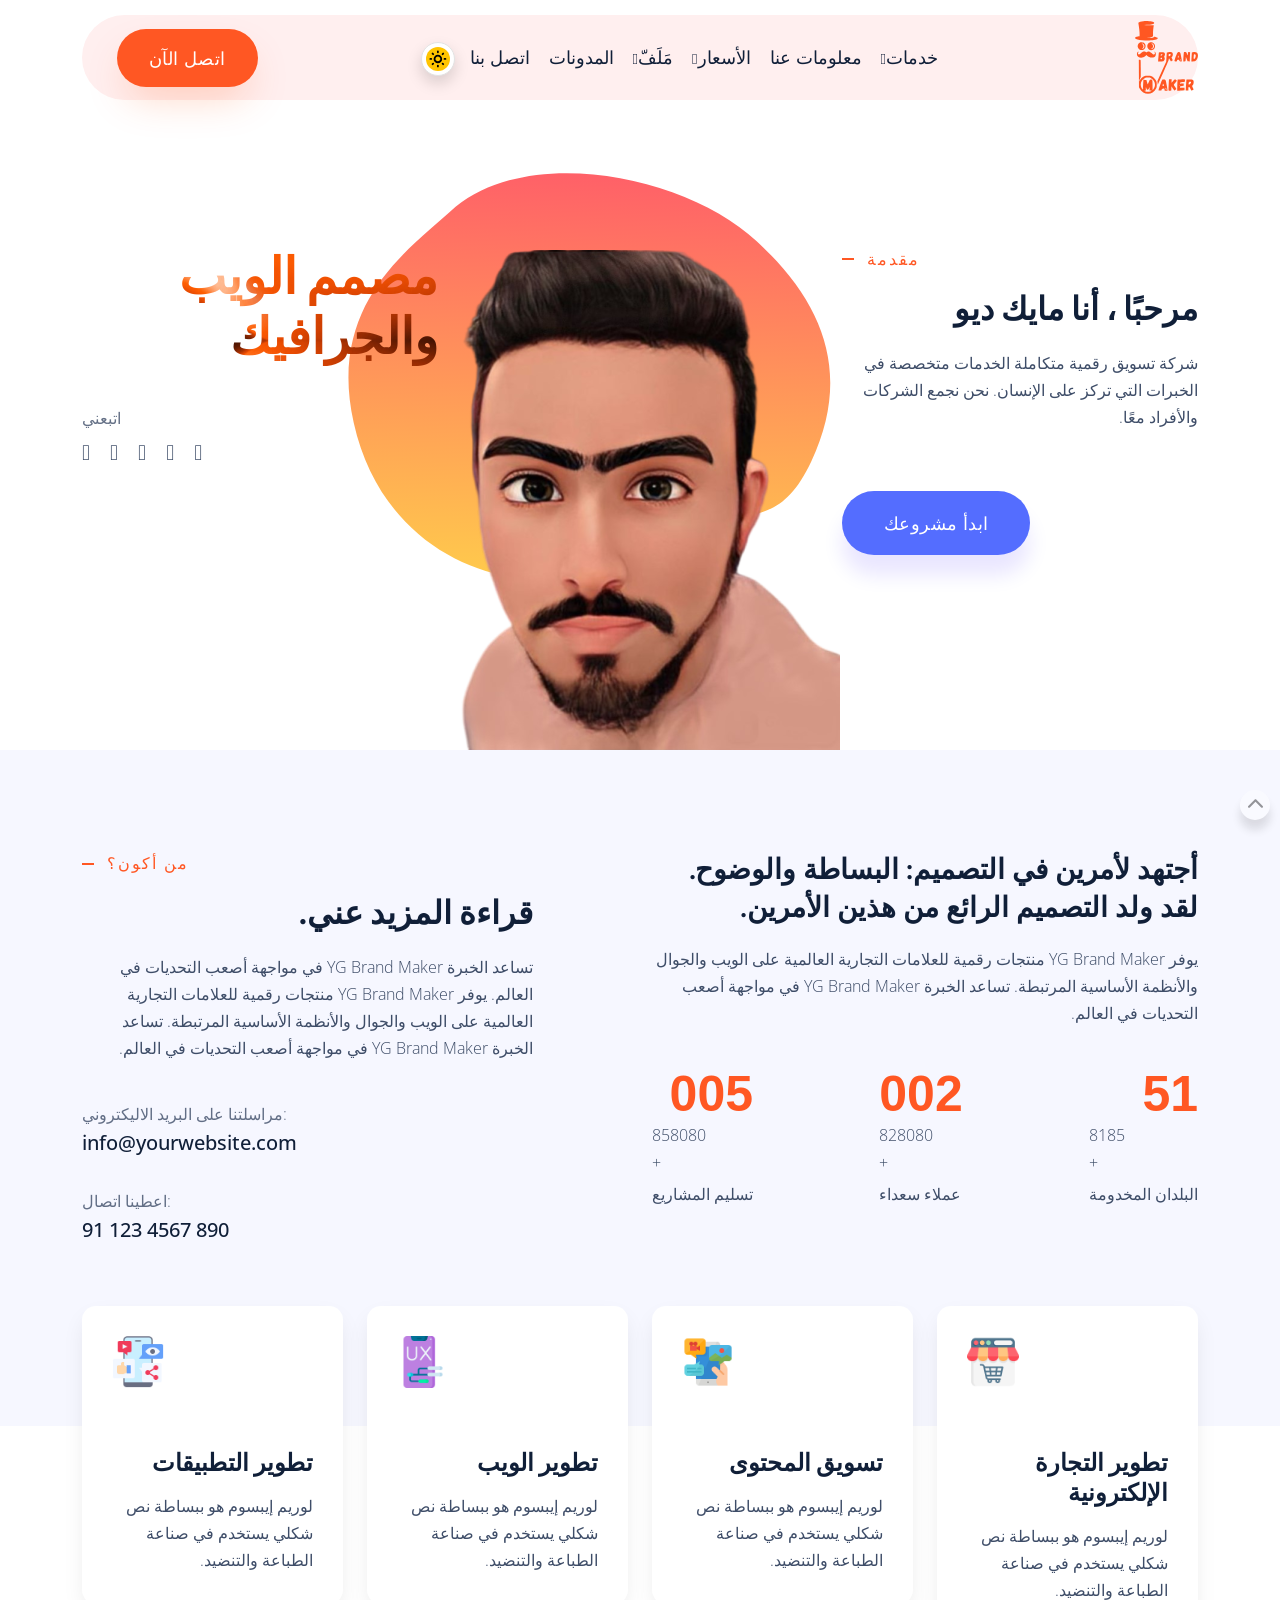
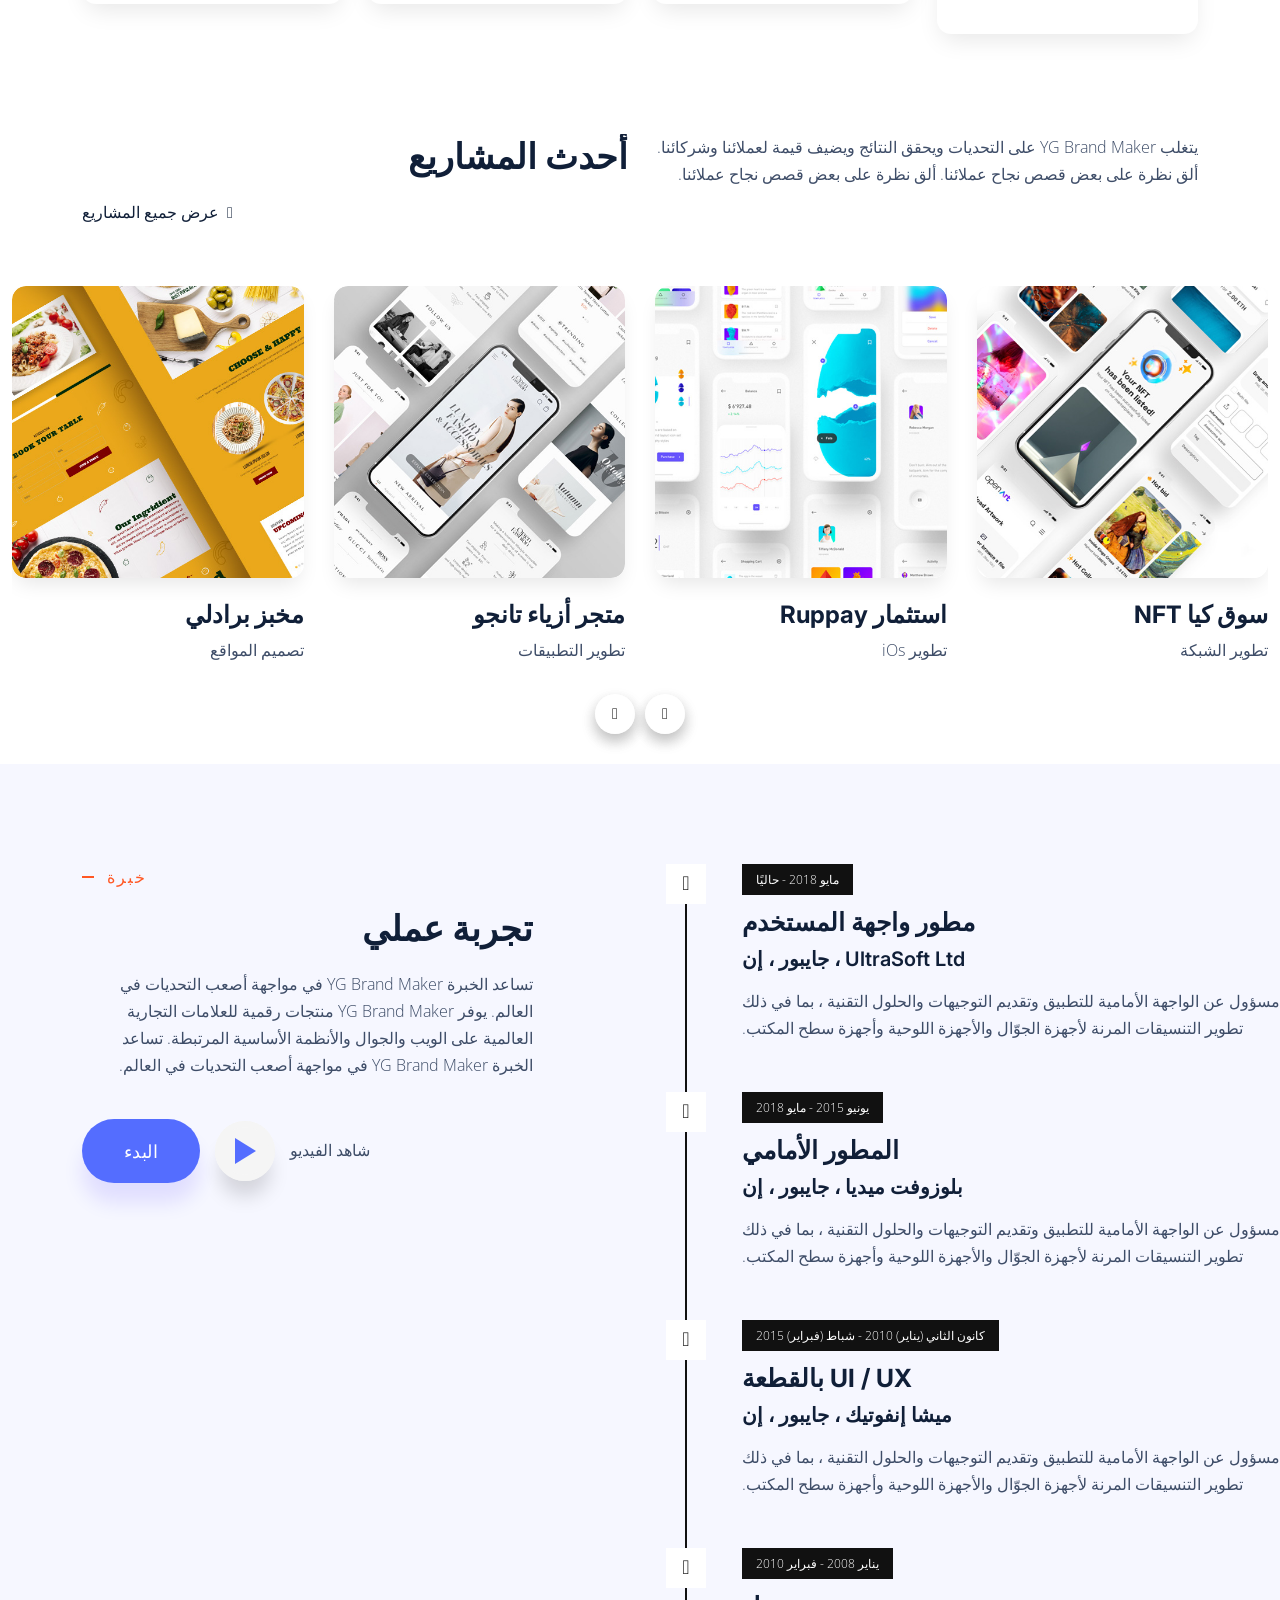
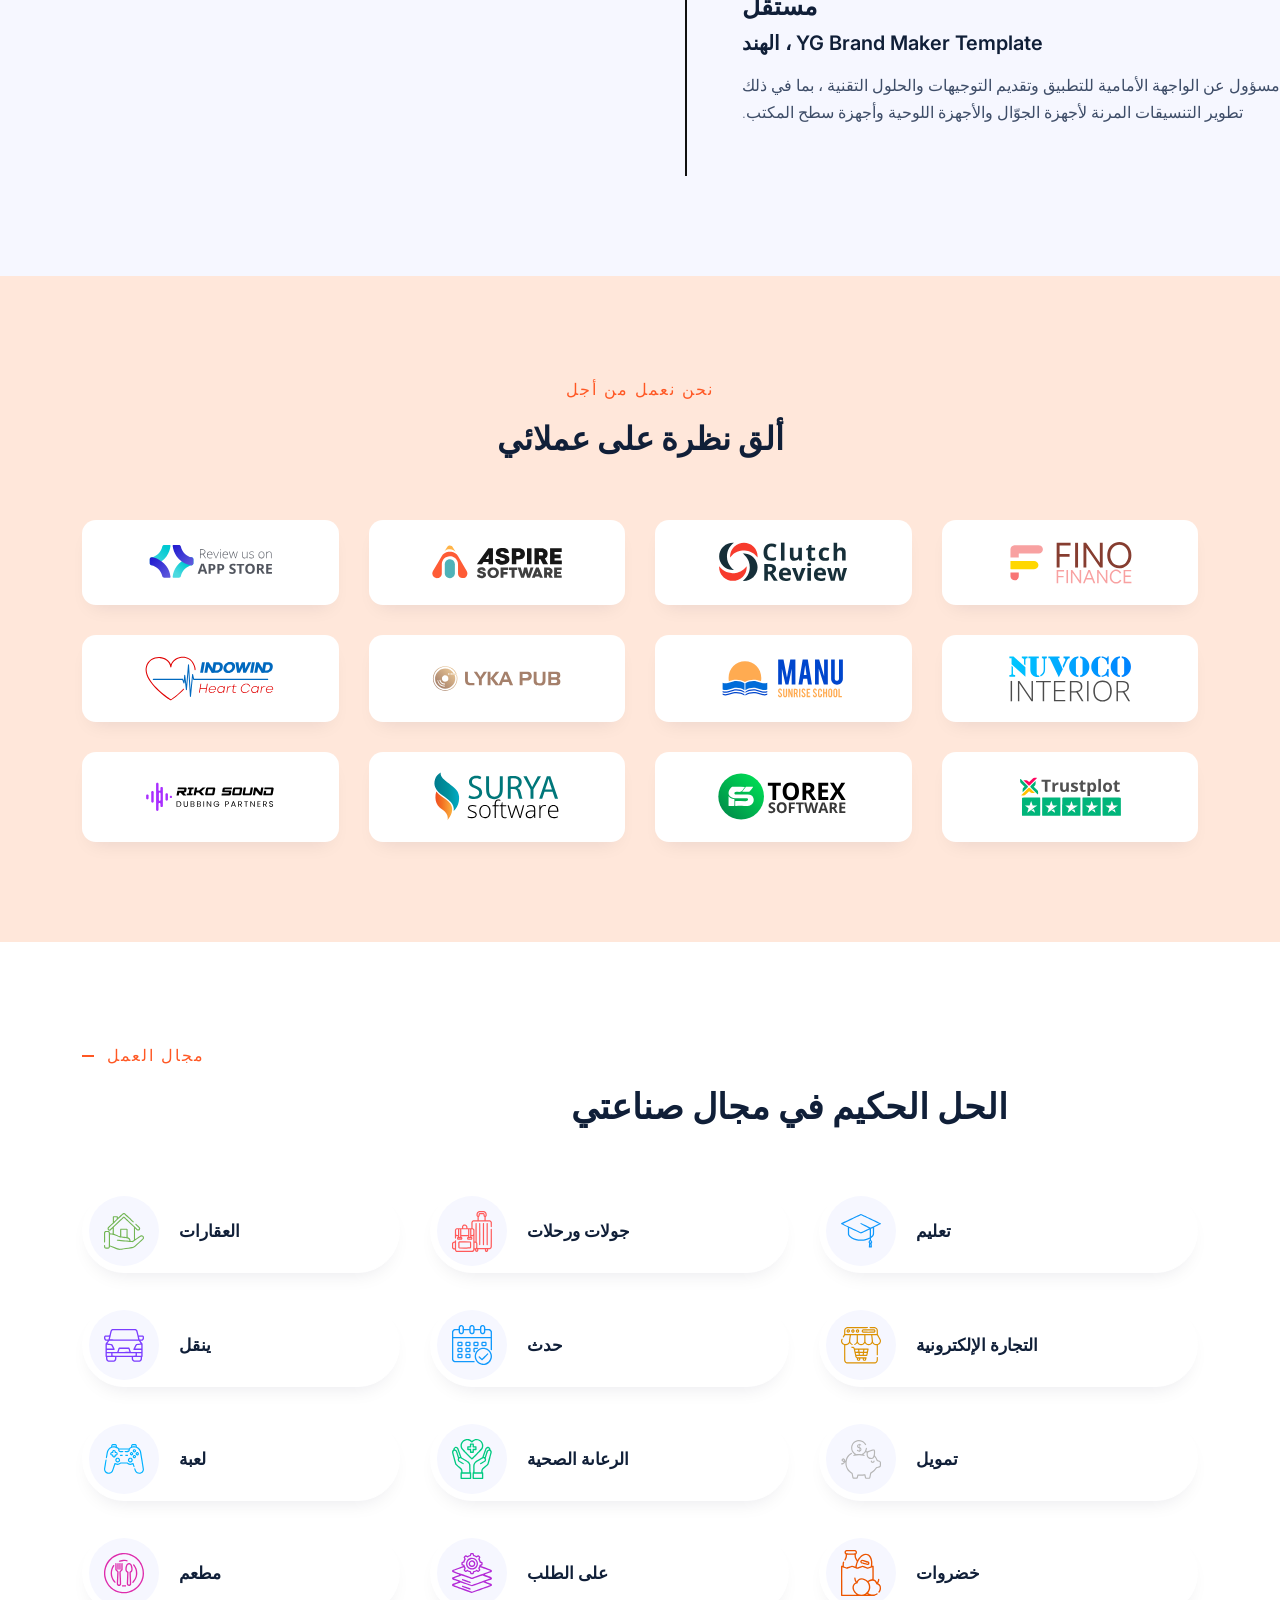
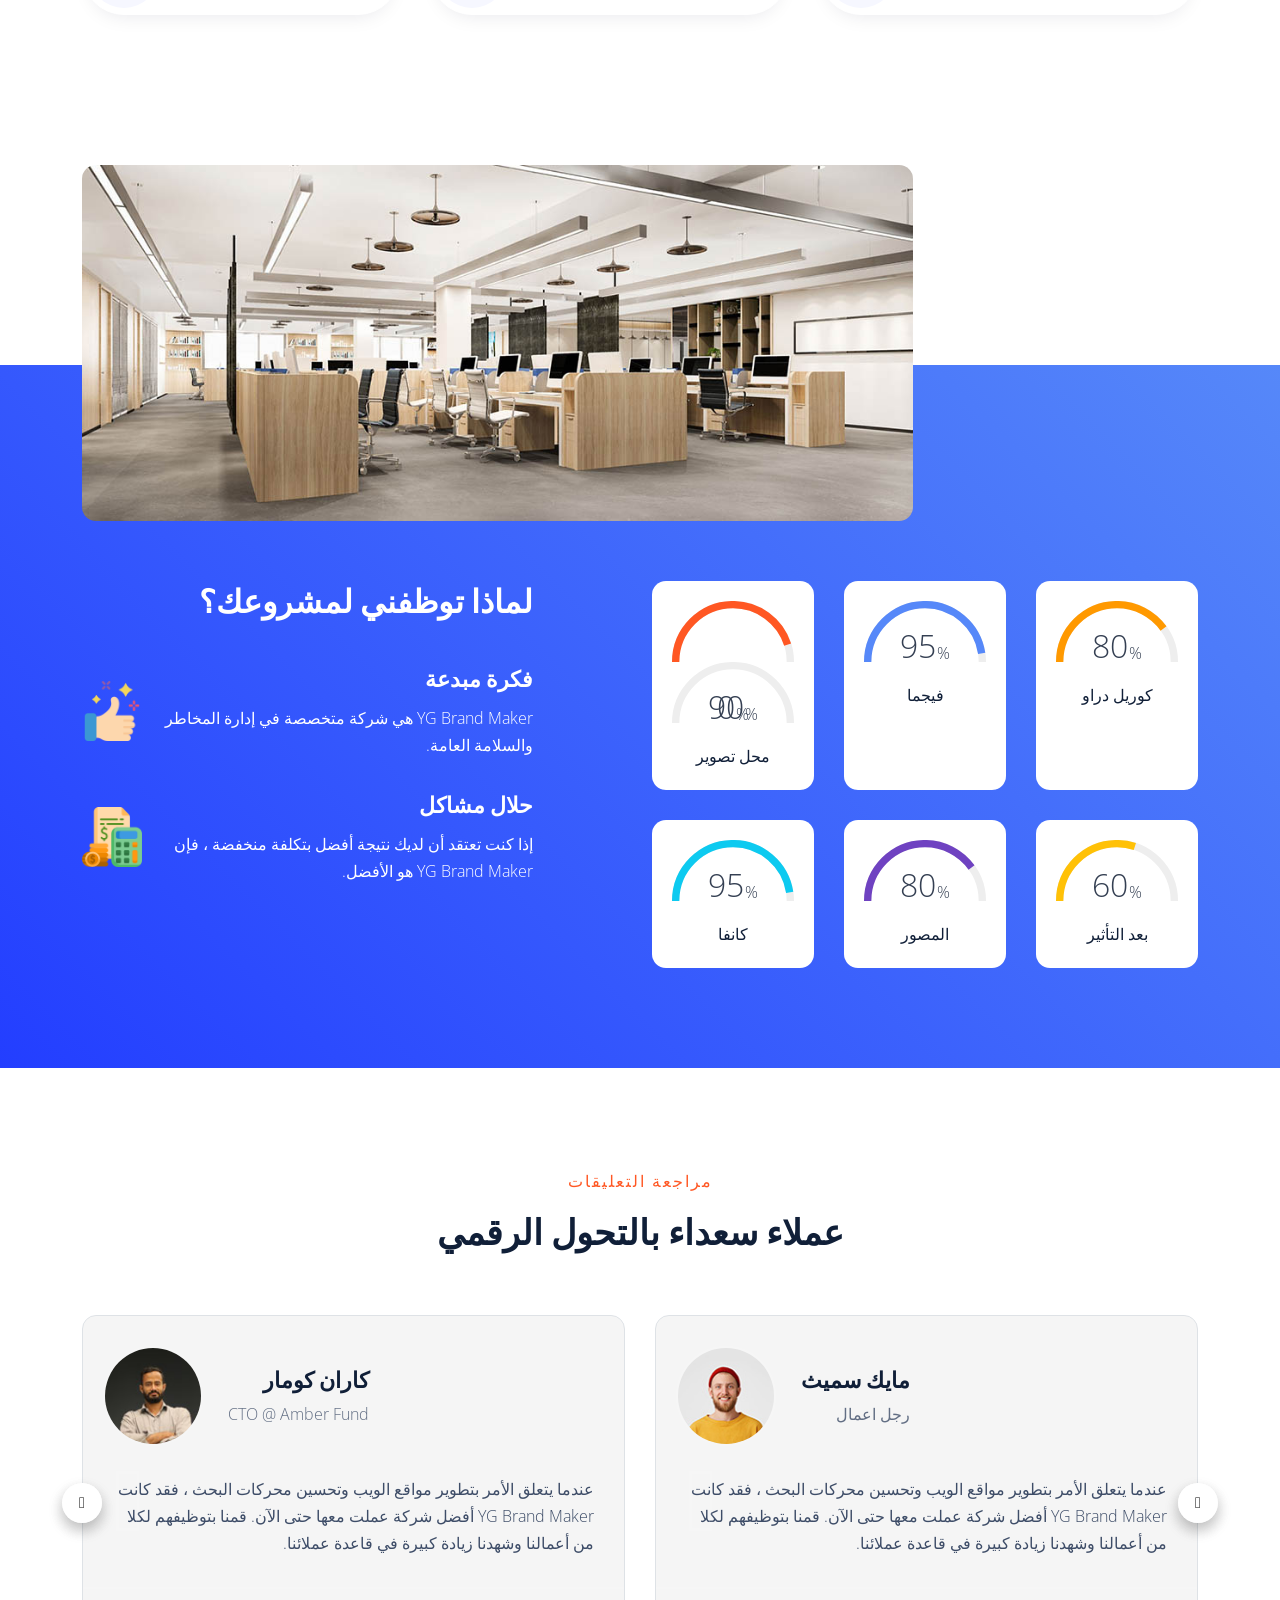
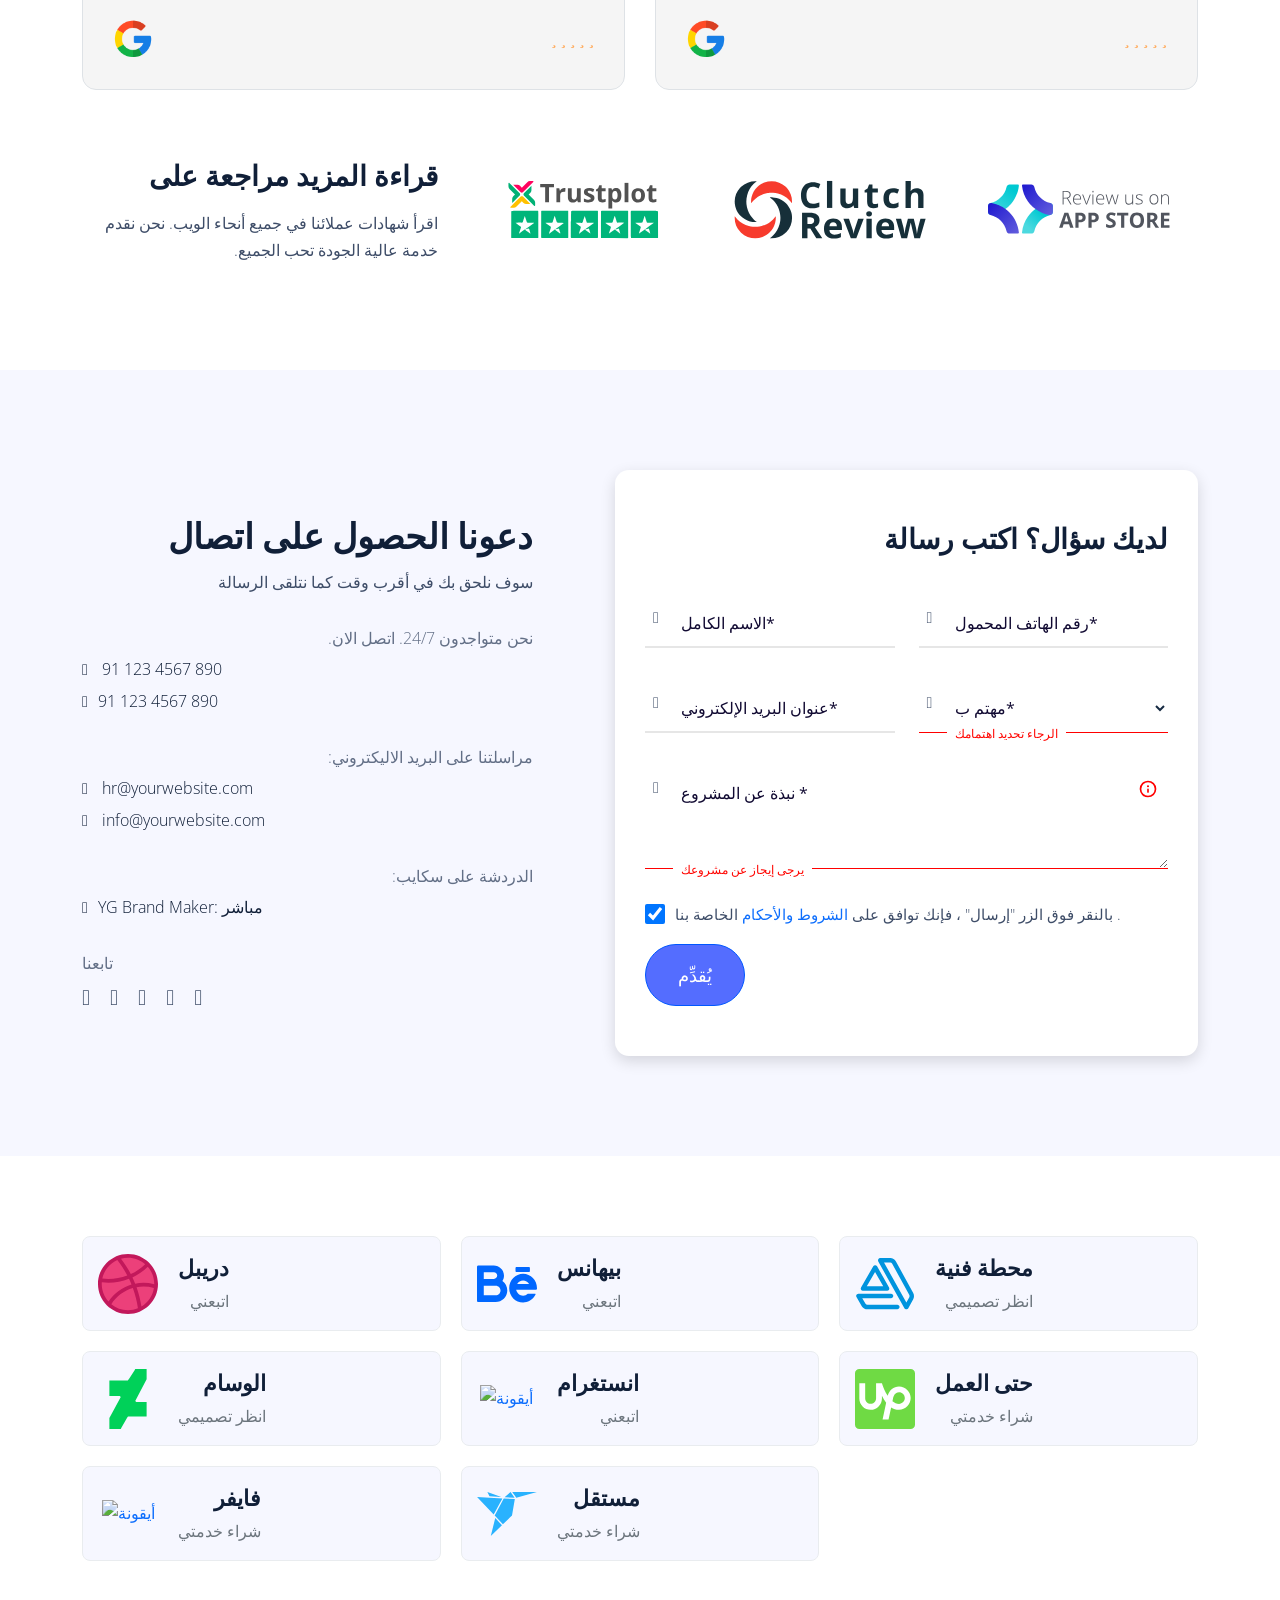
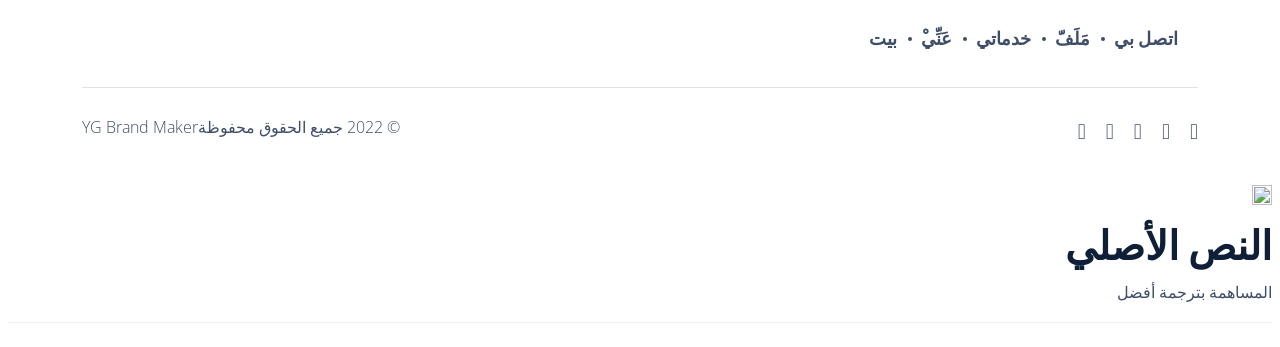
==== commit ee513c0d: "3new 3new" ====
--- a/index.html
+++ b/index.html
@@ -1,466 +1,1146 @@
-<!doctype html>
-<html lang="en">
-  
-<head>
-    <meta charset="utf-8" />
-    <title>YG  Brand Maker </title>
-    <!--Mega Tags-->
-    <meta name="description" content="Creative Agency, Marketing Agency Template">
-    <meta name="keywords" content="Creative Agency, Marketing Agency">
-    <meta name="author" content="rajesh-doot">
-    <meta name="viewport" content="width=device-width, initial-scale=1, shrink-to-fit=no">
-    <meta http-equiv="X-UA-Compatible" content="IE=edge">
-    <meta name="theme-color" content="#111">
-    <!--Website Favicon Logo-->
-    <link href="images/favicon.png" rel="icon">
-    <!--Plugin CSS Files-->
-    <link href="css/bootstrap.min.css" rel="stylesheet">
-    <link href="css/blueket.plugin.css" rel="stylesheet">
-    <!-- google font -->
-    <link href="https://fonts.googleapis.com/css2?family=Inter:wght@400;500;600;700;800;900&amp;family=Open+Sans:wght@400;500;600&amp;display=swap" rel="stylesheet">
-    <!--Custom CSS File-->   
-    <link href="css/style.css" rel="stylesheet">
-    <link href="css/responsive.css" rel="stylesheet">
-    <style>.sticky .lightlogo{display: none;} .darklogo{display: none;} .sticky .darklogo{display: block;}
-    .homeservicesview{background: #fff;    border: 1px solid #E9E9E9;    padding: 26px;    border-radius: 8px;}
-    .nameofitem{display: flex;    grid-gap: 15px;    justify-content: space-between;    margin-top: 30px;    flex-direction: row;    align-items: center;}
-    .list-h-services{display: flex; grid-gap: 20px;}
-    .list-h-services li{position: relative;}
-    .list-h-services li::after {  content: "|";    position: absolute;    top: 50%;    right: -14px;    -webkit-transform: translateY(-50%);    -ms-transform: translateY(-50%);    transform: translateY(-50%);}
-    .list-h-services li:last-child::after { display: none;}
-    </style>
-  </head>
-  <body>
-     <!-- preloader code -->
-     <div class="preloader">
-      <div class="preloader_inner">0%</div>
-      <div class="loaderlogo"><img src="images/logo-white.svg" alt="logo"></div>
-   </div>
-   <!-- preloader code -->
-    <!--Start header -->
-    <header class="header animation">
+<html lang="ar" class="translated-rtl"><head>
+      <meta charset="utf-8">
+      <title>YG Brand Maker</title>
+      <!--Mega Tags-->
+      <meta name="description" content="Creative Agency, Marketing Agency Template">
+      <meta name="keywords" content="Creative Agency, Marketing Agency">
+      <meta name="author" content="SeparateWeb">
+      <meta name="viewport" content="width=device-width, initial-scale=1, shrink-to-fit=no">
+      <meta http-equiv="X-UA-Compatible" content="IE=edge">
+      <meta name="theme-color" content="#111">
+      <!--Website Favicon Logo-->
+      <link href="images/favicon.png" rel="icon">
+      <!--Plugin CSS Files-->
+      <link href="css/bootstrap.min.css" rel="stylesheet">
+      <link href="css/blueket.plugin.css" rel="stylesheet">
+      <!-- google font -->
+      <link href="https://fonts.googleapis.com/css2?family=Inter:wght@400;500;600;700;800;900&amp;family=Open+Sans:wght@400;500;600&amp;display=swap" rel="stylesheet">
+      <link href="https://fonts.googleapis.com/css2?family=Berkshire+Swash&amp;display=swap" rel="stylesheet">
+      <!--Custom CSS File-->   
+      <link href="css/style.css" rel="stylesheet">
+      <link href="css/responsive.css" rel="stylesheet">
+      <link href="css/colormode.css" rel="stylesheet">
+   <style>.swal2-popup.swal2-toast{box-sizing:border-box;grid-column:1/4!important;grid-row:1/4!important;grid-template-columns:1fr 99fr 1fr;padding:1em;overflow-y:hidden;background:#fff;box-shadow:0 0 1px rgba(0,0,0,.075),0 1px 2px rgba(0,0,0,.075),1px 2px 4px rgba(0,0,0,.075),1px 3px 8px rgba(0,0,0,.075),2px 4px 16px rgba(0,0,0,.075);pointer-events:all}.swal2-popup.swal2-toast>*{grid-column:2}.swal2-popup.swal2-toast .swal2-title{margin:.5em 1em;padding:0;font-size:1em;text-align:initial}.swal2-popup.swal2-toast .swal2-loading{justify-content:center}.swal2-popup.swal2-toast .swal2-input{height:2em;margin:.5em;font-size:1em}.swal2-popup.swal2-toast .swal2-validation-message{font-size:1em}.swal2-popup.swal2-toast .swal2-footer{margin:.5em 0 0;padding:.5em 0 0;font-size:.8em}.swal2-popup.swal2-toast .swal2-close{grid-column:3/3;grid-row:1/99;align-self:center;width:.8em;height:.8em;margin:0;font-size:2em}.swal2-popup.swal2-toast .swal2-html-container{margin:.5em 1em;padding:0;font-size:1em;text-align:initial}.swal2-popup.swal2-toast .swal2-html-container:empty{padding:0}.swal2-popup.swal2-toast .swal2-loader{grid-column:1;grid-row:1/99;align-self:center;width:2em;height:2em;margin:.25em}.swal2-popup.swal2-toast .swal2-icon{grid-column:1;grid-row:1/99;align-self:center;width:2em;min-width:2em;height:2em;margin:0 .5em 0 0}.swal2-popup.swal2-toast .swal2-icon .swal2-icon-content{display:flex;align-items:center;font-size:1.8em;font-weight:700}.swal2-popup.swal2-toast .swal2-icon.swal2-success .swal2-success-ring{width:2em;height:2em}.swal2-popup.swal2-toast .swal2-icon.swal2-error [class^=swal2-x-mark-line]{top:.875em;width:1.375em}.swal2-popup.swal2-toast .swal2-icon.swal2-error [class^=swal2-x-mark-line][class$=left]{left:.3125em}.swal2-popup.swal2-toast .swal2-icon.swal2-error [class^=swal2-x-mark-line][class$=right]{right:.3125em}.swal2-popup.swal2-toast .swal2-actions{justify-content:flex-start;height:auto;margin:0;margin-top:.5em;padding:0 .5em}.swal2-popup.swal2-toast .swal2-styled{margin:.25em .5em;padding:.4em .6em;font-size:1em}.swal2-popup.swal2-toast .swal2-success{border-color:#a5dc86}.swal2-popup.swal2-toast .swal2-success [class^=swal2-success-circular-line]{position:absolute;width:1.6em;height:3em;transform:rotate(45deg);border-radius:50%}.swal2-popup.swal2-toast .swal2-success [class^=swal2-success-circular-line][class$=left]{top:-.8em;left:-.5em;transform:rotate(-45deg);transform-origin:2em 2em;border-radius:4em 0 0 4em}.swal2-popup.swal2-toast .swal2-success [class^=swal2-success-circular-line][class$=right]{top:-.25em;left:.9375em;transform-origin:0 1.5em;border-radius:0 4em 4em 0}.swal2-popup.swal2-toast .swal2-success .swal2-success-ring{width:2em;height:2em}.swal2-popup.swal2-toast .swal2-success .swal2-success-fix{top:0;left:.4375em;width:.4375em;height:2.6875em}.swal2-popup.swal2-toast .swal2-success [class^=swal2-success-line]{height:.3125em}.swal2-popup.swal2-toast .swal2-success [class^=swal2-success-line][class$=tip]{top:1.125em;left:.1875em;width:.75em}.swal2-popup.swal2-toast .swal2-success [class^=swal2-success-line][class$=long]{top:.9375em;right:.1875em;width:1.375em}.swal2-popup.swal2-toast .swal2-success.swal2-icon-show .swal2-success-line-tip{-webkit-animation:swal2-toast-animate-success-line-tip .75s;animation:swal2-toast-animate-success-line-tip .75s}.swal2-popup.swal2-toast .swal2-success.swal2-icon-show .swal2-success-line-long{-webkit-animation:swal2-toast-animate-success-line-long .75s;animation:swal2-toast-animate-success-line-long .75s}.swal2-popup.swal2-toast.swal2-show{-webkit-animation:swal2-toast-show .5s;animation:swal2-toast-show .5s}.swal2-popup.swal2-toast.swal2-hide{-webkit-animation:swal2-toast-hide .1s forwards;animation:swal2-toast-hide .1s forwards}.swal2-container{display:grid;position:fixed;z-index:1060;top:0;right:0;bottom:0;left:0;box-sizing:border-box;grid-template-areas:"top-start     top            top-end" "center-start  center         center-end" "bottom-start  bottom-center  bottom-end";grid-template-rows:minmax(-webkit-min-content,auto) minmax(-webkit-min-content,auto) minmax(-webkit-min-content,auto);grid-template-rows:minmax(min-content,auto) minmax(min-content,auto) minmax(min-content,auto);height:100%;padding:.625em;overflow-x:hidden;transition:background-color .1s;-webkit-overflow-scrolling:touch}.swal2-container.swal2-backdrop-show,.swal2-container.swal2-noanimation{background:rgba(0,0,0,.4)}.swal2-container.swal2-backdrop-hide{background:0 0!important}.swal2-container.swal2-bottom-start,.swal2-container.swal2-center-start,.swal2-container.swal2-top-start{grid-template-columns:minmax(0,1fr) auto auto}.swal2-container.swal2-bottom,.swal2-container.swal2-center,.swal2-container.swal2-top{grid-template-columns:auto minmax(0,1fr) auto}.swal2-container.swal2-bottom-end,.swal2-container.swal2-center-end,.swal2-container.swal2-top-end{grid-template-columns:auto auto minmax(0,1fr)}.swal2-container.swal2-top-start>.swal2-popup{align-self:start}.swal2-container.swal2-top>.swal2-popup{grid-column:2;align-self:start;justify-self:center}.swal2-container.swal2-top-end>.swal2-popup,.swal2-container.swal2-top-right>.swal2-popup{grid-column:3;align-self:start;justify-self:end}.swal2-container.swal2-center-left>.swal2-popup,.swal2-container.swal2-center-start>.swal2-popup{grid-row:2;align-self:center}.swal2-container.swal2-center>.swal2-popup{grid-column:2;grid-row:2;align-self:center;justify-self:center}.swal2-container.swal2-center-end>.swal2-popup,.swal2-container.swal2-center-right>.swal2-popup{grid-column:3;grid-row:2;align-self:center;justify-self:end}.swal2-container.swal2-bottom-left>.swal2-popup,.swal2-container.swal2-bottom-start>.swal2-popup{grid-column:1;grid-row:3;align-self:end}.swal2-container.swal2-bottom>.swal2-popup{grid-column:2;grid-row:3;justify-self:center;align-self:end}.swal2-container.swal2-bottom-end>.swal2-popup,.swal2-container.swal2-bottom-right>.swal2-popup{grid-column:3;grid-row:3;align-self:end;justify-self:end}.swal2-container.swal2-grow-fullscreen>.swal2-popup,.swal2-container.swal2-grow-row>.swal2-popup{grid-column:1/4;width:100%}.swal2-container.swal2-grow-column>.swal2-popup,.swal2-container.swal2-grow-fullscreen>.swal2-popup{grid-row:1/4;align-self:stretch}.swal2-container.swal2-no-transition{transition:none!important}.swal2-popup{display:none;position:relative;box-sizing:border-box;grid-template-columns:minmax(0,100%);width:32em;max-width:100%;padding:0 0 1.25em;border:none;border-radius:5px;background:#fff;color:#545454;font-family:inherit;font-size:1rem}.swal2-popup:focus{outline:0}.swal2-popup.swal2-loading{overflow-y:hidden}.swal2-title{position:relative;max-width:100%;margin:0;padding:.8em 1em 0;color:#595959;font-size:1.875em;font-weight:600;text-align:center;text-transform:none;word-wrap:break-word}.swal2-actions{display:flex;z-index:1;box-sizing:border-box;flex-wrap:wrap;align-items:center;justify-content:center;width:auto;margin:1.25em auto 0;padding:0}.swal2-actions:not(.swal2-loading) .swal2-styled[disabled]{opacity:.4}.swal2-actions:not(.swal2-loading) .swal2-styled:hover{background-image:linear-gradient(rgba(0,0,0,.1),rgba(0,0,0,.1))}.swal2-actions:not(.swal2-loading) .swal2-styled:active{background-image:linear-gradient(rgba(0,0,0,.2),rgba(0,0,0,.2))}.swal2-loader{display:none;align-items:center;justify-content:center;width:2.2em;height:2.2em;margin:0 1.875em;-webkit-animation:swal2-rotate-loading 1.5s linear 0s infinite normal;animation:swal2-rotate-loading 1.5s linear 0s infinite normal;border-width:.25em;border-style:solid;border-radius:100%;border-color:#2778c4 transparent #2778c4 transparent}.swal2-styled{margin:.3125em;padding:.625em 1.1em;transition:box-shadow .1s;box-shadow:0 0 0 3px transparent;font-weight:500}.swal2-styled:not([disabled]){cursor:pointer}.swal2-styled.swal2-confirm{border:0;border-radius:.25em;background:initial;background-color:#7367f0;color:#fff;font-size:1em}.swal2-styled.swal2-confirm:focus{box-shadow:0 0 0 3px rgba(115,103,240,.5)}.swal2-styled.swal2-deny{border:0;border-radius:.25em;background:initial;background-color:#ea5455;color:#fff;font-size:1em}.swal2-styled.swal2-deny:focus{box-shadow:0 0 0 3px rgba(234,84,85,.5)}.swal2-styled.swal2-cancel{border:0;border-radius:.25em;background:initial;background-color:#6e7d88;color:#fff;font-size:1em}.swal2-styled.swal2-cancel:focus{box-shadow:0 0 0 3px rgba(110,125,136,.5)}.swal2-styled.swal2-default-outline:focus{box-shadow:0 0 0 3px rgba(100,150,200,.5)}.swal2-styled:focus{outline:0}.swal2-styled::-moz-focus-inner{border:0}.swal2-footer{justify-content:center;margin:1em 0 0;padding:1em 1em 0;border-top:1px solid #eee;color:#545454;font-size:1em}.swal2-timer-progress-bar-container{position:absolute;right:0;bottom:0;left:0;grid-column:auto!important;height:.25em;overflow:hidden;border-bottom-right-radius:5px;border-bottom-left-radius:5px}.swal2-timer-progress-bar{width:100%;height:.25em;background:rgba(0,0,0,.2)}.swal2-image{max-width:100%;margin:2em auto 1em}.swal2-close{z-index:2;align-items:center;justify-content:center;width:1.2em;height:1.2em;margin-top:0;margin-right:0;margin-bottom:-1.2em;padding:0;overflow:hidden;transition:color .1s,box-shadow .1s;border:none;border-radius:5px;background:0 0;color:#ccc;font-family:serif;font-family:monospace;font-size:2.5em;cursor:pointer;justify-self:end}.swal2-close:hover{transform:none;background:0 0;color:#f27474}.swal2-close:focus{outline:0;box-shadow:inset 0 0 0 3px rgba(100,150,200,.5)}.swal2-close::-moz-focus-inner{border:0}.swal2-html-container{z-index:1;justify-content:center;margin:1em 1.6em .3em;padding:0;overflow:auto;color:#545454;font-size:1.125em;font-weight:400;line-height:normal;text-align:center;word-wrap:break-word;word-break:break-word}.swal2-checkbox,.swal2-file,.swal2-input,.swal2-radio,.swal2-select,.swal2-textarea{margin:1em 2em 0}.swal2-file,.swal2-input,.swal2-textarea{box-sizing:border-box;width:auto;transition:border-color .1s,box-shadow .1s;border:1px solid #d9d9d9;border-radius:.1875em;background:inherit;box-shadow:inset 0 1px 1px rgba(0,0,0,.06),0 0 0 3px transparent;color:inherit;font-size:1.125em}.swal2-file.swal2-inputerror,.swal2-input.swal2-inputerror,.swal2-textarea.swal2-inputerror{border-color:#f27474!important;box-shadow:0 0 2px #f27474!important}.swal2-file:focus,.swal2-input:focus,.swal2-textarea:focus{border:1px solid #b4dbed;outline:0;box-shadow:inset 0 1px 1px rgba(0,0,0,.06),0 0 0 3px rgba(100,150,200,.5)}.swal2-file::-moz-placeholder,.swal2-input::-moz-placeholder,.swal2-textarea::-moz-placeholder{color:#ccc}.swal2-file:-ms-input-placeholder,.swal2-input:-ms-input-placeholder,.swal2-textarea:-ms-input-placeholder{color:#ccc}.swal2-file::placeholder,.swal2-input::placeholder,.swal2-textarea::placeholder{color:#ccc}.swal2-range{margin:1em 2em 0;background:#fff}.swal2-range input{width:80%}.swal2-range output{width:20%;color:inherit;font-weight:600;text-align:center}.swal2-range input,.swal2-range output{height:2.625em;padding:0;font-size:1.125em;line-height:2.625em}.swal2-input{height:2.625em;padding:0 .75em}.swal2-file{width:75%;margin-right:auto;margin-left:auto;background:inherit;font-size:1.125em}.swal2-textarea{height:6.75em;padding:.75em}.swal2-select{min-width:50%;max-width:100%;padding:.375em .625em;background:inherit;color:inherit;font-size:1.125em}.swal2-checkbox,.swal2-radio{align-items:center;justify-content:center;background:#fff;color:inherit}.swal2-checkbox label,.swal2-radio label{margin:0 .6em;font-size:1.125em}.swal2-checkbox input,.swal2-radio input{flex-shrink:0;margin:0 .4em}.swal2-input-label{display:flex;justify-content:center;margin:1em auto 0}.swal2-validation-message{align-items:center;justify-content:center;margin:1em 0 0;padding:.625em;overflow:hidden;background:#f0f0f0;color:#666;font-size:1em;font-weight:300}.swal2-validation-message::before{content:"!";display:inline-block;width:1.5em;min-width:1.5em;height:1.5em;margin:0 .625em;border-radius:50%;background-color:#f27474;color:#fff;font-weight:600;line-height:1.5em;text-align:center}.swal2-icon{position:relative;box-sizing:content-box;justify-content:center;width:5em;height:5em;margin:2.5em auto .6em;border:.25em solid transparent;border-radius:50%;border-color:#000;font-family:inherit;line-height:5em;cursor:default;-webkit-user-select:none;-moz-user-select:none;-ms-user-select:none;user-select:none}.swal2-icon .swal2-icon-content{display:flex;align-items:center;font-size:3.75em}.swal2-icon.swal2-error{border-color:#f27474;color:#f27474}.swal2-icon.swal2-error .swal2-x-mark{position:relative;flex-grow:1}.swal2-icon.swal2-error [class^=swal2-x-mark-line]{display:block;position:absolute;top:2.3125em;width:2.9375em;height:.3125em;border-radius:.125em;background-color:#f27474}.swal2-icon.swal2-error [class^=swal2-x-mark-line][class$=left]{left:1.0625em;transform:rotate(45deg)}.swal2-icon.swal2-error [class^=swal2-x-mark-line][class$=right]{right:1em;transform:rotate(-45deg)}.swal2-icon.swal2-error.swal2-icon-show{-webkit-animation:swal2-animate-error-icon .5s;animation:swal2-animate-error-icon .5s}.swal2-icon.swal2-error.swal2-icon-show .swal2-x-mark{-webkit-animation:swal2-animate-error-x-mark .5s;animation:swal2-animate-error-x-mark .5s}.swal2-icon.swal2-warning{border-color:#facea8;color:#f8bb86}.swal2-icon.swal2-info{border-color:#9de0f6;color:#3fc3ee}.swal2-icon.swal2-question{border-color:#c9dae1;color:#87adbd}.swal2-icon.swal2-success{border-color:#a5dc86;color:#a5dc86}.swal2-icon.swal2-success [class^=swal2-success-circular-line]{position:absolute;width:3.75em;height:7.5em;transform:rotate(45deg);border-radius:50%}.swal2-icon.swal2-success [class^=swal2-success-circular-line][class$=left]{top:-.4375em;left:-2.0635em;transform:rotate(-45deg);transform-origin:3.75em 3.75em;border-radius:7.5em 0 0 7.5em}.swal2-icon.swal2-success [class^=swal2-success-circular-line][class$=right]{top:-.6875em;left:1.875em;transform:rotate(-45deg);transform-origin:0 3.75em;border-radius:0 7.5em 7.5em 0}.swal2-icon.swal2-success .swal2-success-ring{position:absolute;z-index:2;top:-.25em;left:-.25em;box-sizing:content-box;width:100%;height:100%;border:.25em solid rgba(165,220,134,.3);border-radius:50%}.swal2-icon.swal2-success .swal2-success-fix{position:absolute;z-index:1;top:.5em;left:1.625em;width:.4375em;height:5.625em;transform:rotate(-45deg)}.swal2-icon.swal2-success [class^=swal2-success-line]{display:block;position:absolute;z-index:2;height:.3125em;border-radius:.125em;background-color:#a5dc86}.swal2-icon.swal2-success [class^=swal2-success-line][class$=tip]{top:2.875em;left:.8125em;width:1.5625em;transform:rotate(45deg)}.swal2-icon.swal2-success [class^=swal2-success-line][class$=long]{top:2.375em;right:.5em;width:2.9375em;transform:rotate(-45deg)}.swal2-icon.swal2-success.swal2-icon-show .swal2-success-line-tip{-webkit-animation:swal2-animate-success-line-tip .75s;animation:swal2-animate-success-line-tip .75s}.swal2-icon.swal2-success.swal2-icon-show .swal2-success-line-long{-webkit-animation:swal2-animate-success-line-long .75s;animation:swal2-animate-success-line-long .75s}.swal2-icon.swal2-success.swal2-icon-show .swal2-success-circular-line-right{-webkit-animation:swal2-rotate-success-circular-line 4.25s ease-in;animation:swal2-rotate-success-circular-line 4.25s ease-in}.swal2-progress-steps{flex-wrap:wrap;align-items:center;max-width:100%;margin:1.25em auto;padding:0;background:inherit;font-weight:600}.swal2-progress-steps li{display:inline-block;position:relative}.swal2-progress-steps .swal2-progress-step{z-index:20;flex-shrink:0;width:2em;height:2em;border-radius:2em;background:#2778c4;color:#fff;line-height:2em;text-align:center}.swal2-progress-steps .swal2-progress-step.swal2-active-progress-step{background:#2778c4}.swal2-progress-steps .swal2-progress-step.swal2-active-progress-step~.swal2-progress-step{background:#add8e6;color:#fff}.swal2-progress-steps .swal2-progress-step.swal2-active-progress-step~.swal2-progress-step-line{background:#add8e6}.swal2-progress-steps .swal2-progress-step-line{z-index:10;flex-shrink:0;width:2.5em;height:.4em;margin:0 -1px;background:#2778c4}[class^=swal2]{-webkit-tap-highlight-color:transparent}.swal2-show{-webkit-animation:swal2-show .3s;animation:swal2-show .3s}.swal2-hide{-webkit-animation:swal2-hide .15s forwards;animation:swal2-hide .15s forwards}.swal2-noanimation{transition:none}.swal2-scrollbar-measure{position:absolute;top:-9999px;width:50px;height:50px;overflow:scroll}.swal2-rtl .swal2-close{margin-right:initial;margin-left:0}.swal2-rtl .swal2-timer-progress-bar{right:0;left:auto}@-webkit-keyframes swal2-toast-show{0%{transform:translateY(-.625em) rotateZ(2deg)}33%{transform:translateY(0) rotateZ(-2deg)}66%{transform:translateY(.3125em) rotateZ(2deg)}100%{transform:translateY(0) rotateZ(0)}}@keyframes swal2-toast-show{0%{transform:translateY(-.625em) rotateZ(2deg)}33%{transform:translateY(0) rotateZ(-2deg)}66%{transform:translateY(.3125em) rotateZ(2deg)}100%{transform:translateY(0) rotateZ(0)}}@-webkit-keyframes swal2-toast-hide{100%{transform:rotateZ(1deg);opacity:0}}@keyframes swal2-toast-hide{100%{transform:rotateZ(1deg);opacity:0}}@-webkit-keyframes swal2-toast-animate-success-line-tip{0%{top:.5625em;left:.0625em;width:0}54%{top:.125em;left:.125em;width:0}70%{top:.625em;left:-.25em;width:1.625em}84%{top:1.0625em;left:.75em;width:.5em}100%{top:1.125em;left:.1875em;width:.75em}}@keyframes swal2-toast-animate-success-line-tip{0%{top:.5625em;left:.0625em;width:0}54%{top:.125em;left:.125em;width:0}70%{top:.625em;left:-.25em;width:1.625em}84%{top:1.0625em;left:.75em;width:.5em}100%{top:1.125em;left:.1875em;width:.75em}}@-webkit-keyframes swal2-toast-animate-success-line-long{0%{top:1.625em;right:1.375em;width:0}65%{top:1.25em;right:.9375em;width:0}84%{top:.9375em;right:0;width:1.125em}100%{top:.9375em;right:.1875em;width:1.375em}}@keyframes swal2-toast-animate-success-line-long{0%{top:1.625em;right:1.375em;width:0}65%{top:1.25em;right:.9375em;width:0}84%{top:.9375em;right:0;width:1.125em}100%{top:.9375em;right:.1875em;width:1.375em}}@-webkit-keyframes swal2-show{0%{transform:scale(.7)}45%{transform:scale(1.05)}80%{transform:scale(.95)}100%{transform:scale(1)}}@keyframes swal2-show{0%{transform:scale(.7)}45%{transform:scale(1.05)}80%{transform:scale(.95)}100%{transform:scale(1)}}@-webkit-keyframes swal2-hide{0%{transform:scale(1);opacity:1}100%{transform:scale(.5);opacity:0}}@keyframes swal2-hide{0%{transform:scale(1);opacity:1}100%{transform:scale(.5);opacity:0}}@-webkit-keyframes swal2-animate-success-line-tip{0%{top:1.1875em;left:.0625em;width:0}54%{top:1.0625em;left:.125em;width:0}70%{top:2.1875em;left:-.375em;width:3.125em}84%{top:3em;left:1.3125em;width:1.0625em}100%{top:2.8125em;left:.8125em;width:1.5625em}}@keyframes swal2-animate-success-line-tip{0%{top:1.1875em;left:.0625em;width:0}54%{top:1.0625em;left:.125em;width:0}70%{top:2.1875em;left:-.375em;width:3.125em}84%{top:3em;left:1.3125em;width:1.0625em}100%{top:2.8125em;left:.8125em;width:1.5625em}}@-webkit-keyframes swal2-animate-success-line-long{0%{top:3.375em;right:2.875em;width:0}65%{top:3.375em;right:2.875em;width:0}84%{top:2.1875em;right:0;width:3.4375em}100%{top:2.375em;right:.5em;width:2.9375em}}@keyframes swal2-animate-success-line-long{0%{top:3.375em;right:2.875em;width:0}65%{top:3.375em;right:2.875em;width:0}84%{top:2.1875em;right:0;width:3.4375em}100%{top:2.375em;right:.5em;width:2.9375em}}@-webkit-keyframes swal2-rotate-success-circular-line{0%{transform:rotate(-45deg)}5%{transform:rotate(-45deg)}12%{transform:rotate(-405deg)}100%{transform:rotate(-405deg)}}@keyframes swal2-rotate-success-circular-line{0%{transform:rotate(-45deg)}5%{transform:rotate(-45deg)}12%{transform:rotate(-405deg)}100%{transform:rotate(-405deg)}}@-webkit-keyframes swal2-animate-error-x-mark{0%{margin-top:1.625em;transform:scale(.4);opacity:0}50%{margin-top:1.625em;transform:scale(.4);opacity:0}80%{margin-top:-.375em;transform:scale(1.15)}100%{margin-top:0;transform:scale(1);opacity:1}}@keyframes swal2-animate-error-x-mark{0%{margin-top:1.625em;transform:scale(.4);opacity:0}50%{margin-top:1.625em;transform:scale(.4);opacity:0}80%{margin-top:-.375em;transform:scale(1.15)}100%{margin-top:0;transform:scale(1);opacity:1}}@-webkit-keyframes swal2-animate-error-icon{0%{transform:rotateX(100deg);opacity:0}100%{transform:rotateX(0);opacity:1}}@keyframes swal2-animate-error-icon{0%{transform:rotateX(100deg);opacity:0}100%{transform:rotateX(0);opacity:1}}@-webkit-keyframes swal2-rotate-loading{0%{transform:rotate(0)}100%{transform:rotate(360deg)}}@keyframes swal2-rotate-loading{0%{transform:rotate(0)}100%{transform:rotate(360deg)}}body.swal2-shown:not(.swal2-no-backdrop):not(.swal2-toast-shown){overflow:hidden}body.swal2-height-auto{height:auto!important}body.swal2-no-backdrop .swal2-container{background-color:transparent!important;pointer-events:none}body.swal2-no-backdrop .swal2-container .swal2-popup{pointer-events:all}body.swal2-no-backdrop .swal2-container .swal2-modal{box-shadow:0 0 10px rgba(0,0,0,.4)}@media print{body.swal2-shown:not(.swal2-no-backdrop):not(.swal2-toast-shown){overflow-y:scroll!important}body.swal2-shown:not(.swal2-no-backdrop):not(.swal2-toast-shown)>[aria-hidden=true]{display:none}body.swal2-shown:not(.swal2-no-backdrop):not(.swal2-toast-shown) .swal2-container{position:static!important}}body.swal2-toast-shown .swal2-container{box-sizing:border-box;width:360px;max-width:100%;background-color:transparent;pointer-events:none}body.swal2-toast-shown .swal2-container.swal2-top{top:0;right:auto;bottom:auto;left:50%;transform:translateX(-50%)}body.swal2-toast-shown .swal2-container.swal2-top-end,body.swal2-toast-shown .swal2-container.swal2-top-right{top:0;right:0;bottom:auto;left:auto}body.swal2-toast-shown .swal2-container.swal2-top-left,body.swal2-toast-shown .swal2-container.swal2-top-start{top:0;right:auto;bottom:auto;left:0}body.swal2-toast-shown .swal2-container.swal2-center-left,body.swal2-toast-shown .swal2-container.swal2-center-start{top:50%;right:auto;bottom:auto;left:0;transform:translateY(-50%)}body.swal2-toast-shown .swal2-container.swal2-center{top:50%;right:auto;bottom:auto;left:50%;transform:translate(-50%,-50%)}body.swal2-toast-shown .swal2-container.swal2-center-end,body.swal2-toast-shown .swal2-container.swal2-center-right{top:50%;right:0;bottom:auto;left:auto;transform:translateY(-50%)}body.swal2-toast-shown .swal2-container.swal2-bottom-left,body.swal2-toast-shown .swal2-container.swal2-bottom-start{top:auto;right:auto;bottom:0;left:0}body.swal2-toast-shown .swal2-container.swal2-bottom{top:auto;right:auto;bottom:0;left:50%;transform:translateX(-50%)}body.swal2-toast-shown .swal2-container.swal2-bottom-end,body.swal2-toast-shown .swal2-container.swal2-bottom-right{top:auto;right:0;bottom:0;left:auto}</style><link type="text/css" rel="stylesheet" charset="UTF-8" href="https://www.gstatic.com/_/translate_http/_/ss/k=translate_http.tr.ER4joWrGMms.R.W.O/d=0/rs=AN8SPfoxdTL13DY0pmmXssbsBTFUq5LO-A/m=el_main_css"></head>
+   <body class="">
+      <!-- preloader code -->
+      <div class="preloader page-loaded">
+         <div class="preloader_inner">100%</div>
+         <div class="loaderlogo"><img src="images/logo-white.svg" alt="شعار"></div>
+      </div>
+      <!-- preloader code -->
+      <!--Start header -->
+      <header class="header animation sticky">
+         <div class="container">
+            <div class="wrapper frncnav">
+               <!-- header logo -->
+               <div class="header-item-left">
+                  <a href="index.html" class="brandlogo">
+                  <img src="images/logo-white.svg" alt="شعار" class="light">
+                  <img src="images/logo-black.svg" alt="شعار" class="dark">
+                  </a>
+               </div>
+               <!-- header nav -->
+             <div class="header-item-center hic">
+               <div class="overlay"></div>
+               <nav class="menu animation" id="menu">
+                  <div class="menu-mobile-header">
+                     <button type="button" class="menu-mobile-arrow"><i class="fa-solid fa-angle-left"></i></button>
+                     <div class="menu-mobile-title"></div>
+                     <button type="button" class="menu-mobile-close"><i class="fa-solid fa-xmark"></i></button>
+                  </div>
+                  <ul class="menu-section">
+                     <li class="menu-item-has-children">
+                        <a href="#."><font style="vertical-align: inherit;"><font style="vertical-align: inherit;">خدمات</font></font><i class="fa-solid fa-angle-down"></i></a>
+                        <div class="menu-subs menu-column-1">
+                           <ul>
+                            
+                            <li><a href="services-marketing-agency.html"><font style="vertical-align: inherit;"><font style="vertical-align: inherit;">وكالة التسويق</font></font></a></li>
+                            <li><a href="services-web-design.html"><font style="vertical-align: inherit;"><font style="vertical-align: inherit;">تصميم المواقع</font></font></a></li>
+                            <li><a href="services-app-development.html"><font style="vertical-align: inherit;"><font style="vertical-align: inherit;">تطوير التطبيقات</font></font></a></li>
+                            <li><a href="services-business-startup.html"><font style="vertical-align: inherit;"><font style="vertical-align: inherit;">بدء الأعمال التجارية</font></font></a></li>
+                            <li><a href="services-graphic-design.html"><font style="vertical-align: inherit;"><font style="vertical-align: inherit;">التصميم الجرافيكي</font></font></a></li>
+                            <li><a href="services-branding-agency.html"><font style="vertical-align: inherit;"><font style="vertical-align: inherit;">وكالة العلامات التجارية</font></font></a></li>                                 
+                            <li><a href="services-digital-agency.html"><font style="vertical-align: inherit;"><font style="vertical-align: inherit;">الوكالة الرقمية</font></font></a></li>
+                            <li><a href="services-freelancer.html"><font style="vertical-align: inherit;"><font style="vertical-align: inherit;">محفظة فريلانسر</font></font></a></li> 
+                           </ul>
+                        </div>
+                     </li>
+                     <li class="menu-item-has-children">
+                        <a href="about.html"><font style="vertical-align: inherit;"><font style="vertical-align: inherit;">معلومات عنا  </font></font></a>
+                     </li>
+                     <li class="menu-item-has-children">
+                        <a href="#."><font style="vertical-align: inherit;"><font style="vertical-align: inherit;">الأسعار</font></font><i class="fa-solid fa-angle-down"></i></a>
+                        <div class="menu-subs menu-column-1">
+                           <ul>
+                              <li><a href="E-Marketing.html"><font style="vertical-align: inherit;"><font style="vertical-align: inherit;">التسويق الإلكتروني</font></font></a></li>
+                              <li><a href="Website-design-and-development.html"><font style="vertical-align: inherit;"><font style="vertical-align: inherit;">تصميم وتطوير الموقع</font></font></a></li>
+                              <li><a href="Visual-identity-design.html"><font style="vertical-align: inherit;"><font style="vertical-align: inherit;">تصميم الهوية المرئية</font></font></a></li>
+                           </ul>
+                        </div>
+                     </li>
+                     <li class="menu-item-has-children">
+                        <a href="#."><font style="vertical-align: inherit;"><font style="vertical-align: inherit;">مَلَفّ</font></font><i class="fa-solid fa-angle-down"></i></a>
+                        <div class="menu-subs menu-column-1">
+                           <ul>
+                              <li><a href="Portfolio-E-Marketing.html"><font style="vertical-align: inherit;"><font style="vertical-align: inherit;">محفظة التسويق الإلكتروني</font></font></a></li>
+                              <li><a href=" Portfolio-Website-design-and-development.html"><font style="vertical-align: inherit;"><font style="vertical-align: inherit;">تصميم موقع المحفظة وتطويره</font></font></a></li>
+                              <li><a href="Portfolio-Visual-identity-design.html"><font style="vertical-align: inherit;"><font style="vertical-align: inherit;">تصميم هوية المحفظة Visua</font></font></a></li>
+                           </ul>
+                        </div>
+                     </li>
+                     <li class="menu-item-has-children">
+                        <a href="blogs.html"><font style="vertical-align: inherit;"><font style="vertical-align: inherit;">المدونات  </font></font></a>
+                     </li>
+                     <li class="menu-item-has-children">
+                        <a href="contact.html"><font style="vertical-align: inherit;"><font style="vertical-align: inherit;">اتصل بنا</font></font></a>
+                     </li>
+                     <li class="darkmodeswitch">
+                        <div class="switch-wrapper"> <label class="switch" for="blueket"> <input type="checkbox" id="blueket">  <span class="slider round"></span> </label> </div>
+                     </li>
+                  </ul>
+               </nav>
+            </div>
+               <!-- header action -->
+               <div class="header-item-right headeraction">
+                  <ul>                    
+                     <li><a href="contact-1.html" class="sw-btn sw-orange-btn header-btn"><font style="vertical-align: inherit;"><font style="vertical-align: inherit;">اتصل الآن</font></font></a></li>
+                     <li><button type="button" class="menu-mobile-toggle"> <span></span>  <span></span> <span></span> <span></span> </button> </li>                     
+                  </ul>
+               </div>
+            </div>
+         </div>
+      </header>
+      <!--End header -->
+     
+      <!--start sw-hero-section -->
+      <section class="services-8-hero">
+         <div class="container">
+            <div class="row justify-content-between">
+               <div class="col-lg-4 index-up">
+                  <div class="hero-content text-clips">
+                     <h1 class="mb20 wow fadeInUp animated" data-wow-delay=".2s" style="visibility: visible; animation-delay: 0.2s; animation-name: swsw;"><font style="vertical-align: inherit;"><font style="vertical-align: inherit;">مصمم الويب والجرافيك</font></font></h1>
+                     <div class="social-link-sw mt40 wow fadeInUp" data-wow-delay=".4s" style="visibility: visible; animation-delay: 0.4s; animation-name: fadeInUp;">
+                        <span class="linktitle wow fadeInUp" data-wow-delay=".6s" style="visibility: visible; animation-delay: 0.6s; animation-name: fadeInUp;"><font style="vertical-align: inherit;"><font style="vertical-align: inherit;">اتبعني</font></font></span>
+                        <ul class="footer-social-sw mt10 sw-hover-2 wow fadeInUp" data-wow-delay=".8s" style="visibility: visible; animation-delay: 0.8s; animation-name: fadeInUp;">
+                           <li><a href="#"><i class="fab fa-twitter" aria-hidden="true"></i></a></li>
+                           <li> <a href="#"><i class="fab fa-facebook-f" aria-hidden="true"></i></a></li>
+                           <li><a href="#"><i class="fab fa-youtube" aria-hidden="true"></i></a></li>
+                           <li><a href="#"><i class="fab fa-linkedin-in" aria-hidden="true"></i></a></li>
+                           <li> <a href="#"><i class="fab fa-instagram" aria-hidden="true"></i></a> </li>
+                        </ul>
+                     </div>                    
+                  </div>
+               </div>
+               <div class="col-lg-4 mmt40"> 
+                  <div class="hero-content-2 index-up">
+                     <span class="scriptheading dashbefore mb15 wow fadeIn" data-wow-delay=".2s" style="visibility: visible; animation-delay: 0.2s; animation-name: fadeIn;"><font style="vertical-align: inherit;"><font style="vertical-align: inherit;">مقدمة</font></font></span>
+                     <h3 class="mb20 wow fadeInUp" data-wow-delay=".4s" style="visibility: visible; animation-delay: 0.4s; animation-name: fadeInUp;"><font style="vertical-align: inherit;"><font style="vertical-align: inherit;">مرحبًا ، أنا مايك ديو</font></font></h3>
+                     <p class="wow fadeInUp" data-wow-delay=".6s" style="visibility: visible; animation-delay: 0.6s; animation-name: fadeInUp;"><font style="vertical-align: inherit;"><font style="vertical-align: inherit;">شركة تسويق رقمية متكاملة الخدمات متخصصة في الخبرات التي تركز على الإنسان. </font><font style="vertical-align: inherit;">نحن نجمع الشركات والأفراد معًا.</font></font></p>
+                     <a href="#" class="sw-btn sw-blue-btn mt60 wow fadeInUp" data-wow-delay=".8s" style="visibility: visible; animation-delay: 0.8s; animation-name: fadeInUp;"><font style="vertical-align: inherit;"><font style="vertical-align: inherit;">ابدأ مشروعك</font></font></a>
+                  </div>
+                  <div class="porttraiimg">
+                     <div class="portrait-img"><img src="images/hero/portrait-2.png" alt="IMG"></div>
+                     <div class="portrait-bg"><img src="images/shape/shape-animate.svg" alt="IMG"></div>
+                  </div>
+               </div>
+            </div>
+         </div>
+      </section>
+      <!--end sw-hero-section -->
+
+      <!-- start sw-about block -->
+      <section class="bkbg3 section-space overbelowblck bg--2">
+         <div class="container">
+            <div class="row justify-content-between">
+               <div class="col-lg-5">
+                  <div class="about-conent paragraph">
+                     <span class="scriptheading dashbefore mb15 wow fadeIn" data-wow-delay=".2s" style="visibility: visible; animation-delay: 0.2s; animation-name: fadeIn;"><font style="vertical-align: inherit;"><font style="vertical-align: inherit;">من أكون؟</font></font></span>
+                     <h3 class="mb20 wow fadeIn" data-wow-delay=".4s" style="visibility: visible; animation-delay: 0.4s; animation-name: fadeIn;"><font style="vertical-align: inherit;"><font style="vertical-align: inherit;">قراءة المزيد عني.</font></font></h3>
+                     <p class="wow fadeIn" data-wow-delay=".6s" style="visibility: visible; animation-delay: 0.6s; animation-name: fadeIn;"><font style="vertical-align: inherit;"><font style="vertical-align: inherit;">تساعد الخبرة YG Brand Maker في مواجهة أصعب التحديات في العالم. </font><font style="vertical-align: inherit;">يوفر YG Brand Maker منتجات رقمية للعلامات التجارية العالمية على الويب والجوال والأنظمة الأساسية المرتبطة. </font><font style="vertical-align: inherit;">تساعد الخبرة YG Brand Maker في مواجهة أصعب التحديات في العالم.</font></font></p>                    
+                     <div class="contactinkediv mt40">
+                        <span class="linktitle"><font style="vertical-align: inherit;"><font style="vertical-align: inherit;">مراسلتنا على البريد الاليكتروني:</font></font></span>
+                        <a href="mailto:info@yourwebsite.com">info@yourwebsite.com</a>
+                      </div>
+                      <div class="contactinkediv mt30">
+                        <span class="linktitle"><font style="vertical-align: inherit;"><font style="vertical-align: inherit;">اعطينا اتصال:</font></font></span>
+                        <a href="tel:+911234567900">91 123 4567 890</a>
+                      </div>
+                  </div>
+               </div>
+               <div class="col-lg-6 mmt40">
+                  <h4 class="singlequotes mb20 wow fadeIn" data-wow-delay=".4s" style="visibility: visible; animation-delay: 0.4s; animation-name: fadeIn;"><font style="vertical-align: inherit;"><font style="vertical-align: inherit;">أجتهد لأمرين في التصميم: البساطة والوضوح. </font><font style="vertical-align: inherit;">لقد ولد التصميم الرائع من هذين الأمرين.</font></font></h4>
+                  <p class="wow fadeIn" data-wow-delay=".6s" style="visibility: visible; animation-delay: 0.6s; animation-name: fadeIn;"><font style="vertical-align: inherit;"><font style="vertical-align: inherit;">يوفر YG Brand Maker منتجات رقمية للعلامات التجارية العالمية على الويب والجوال والأنظمة الأساسية المرتبطة. </font><font style="vertical-align: inherit;">تساعد الخبرة YG Brand Maker في مواجهة أصعب التحديات في العالم.</font></font></p>
+                  <div class="portfoliostatus personalstatt mt40 wow fadeIn" data-wow-delay=".8s" style="visibility: visible; animation-delay: 0.8s; animation-name: fadeIn;">
+                     <div class="counter-numbers row-blocks">
+                       <div class="counter-setdiv">
+                         <p> <span data-count-to="500" class="odometer odometer-auto-theme"><div class="odometer-inside"><span class="odometer-digit"><span class="odometer-digit-spacer">8</span><span class="odometer-digit-inner"><span class="odometer-ribbon"><span class="odometer-ribbon-inner"><span class="odometer-value">5</span></span></span></span></span><span class="odometer-digit"><span class="odometer-digit-spacer">8</span><span class="odometer-digit-inner"><span class="odometer-ribbon"><span class="odometer-ribbon-inner"><span class="odometer-value">0</span></span></span></span></span><span class="odometer-digit"><span class="odometer-digit-spacer">8</span><span class="odometer-digit-inner"><span class="odometer-ribbon"><span class="odometer-ribbon-inner"><span class="odometer-value">0</span></span></span></span></span></div></span>+</p>
+                         <span class="countertag"><font style="vertical-align: inherit;"><font style="vertical-align: inherit;">تسليم المشاريع</font></font></span>
+                       </div>
+                       <div class="counter-setdiv">
+                         <p><span data-count-to="200" class="odometer odometer-auto-theme"><div class="odometer-inside"><span class="odometer-digit"><span class="odometer-digit-spacer">8</span><span class="odometer-digit-inner"><span class="odometer-ribbon"><span class="odometer-ribbon-inner"><span class="odometer-value">2</span></span></span></span></span><span class="odometer-digit"><span class="odometer-digit-spacer">8</span><span class="odometer-digit-inner"><span class="odometer-ribbon"><span class="odometer-ribbon-inner"><span class="odometer-value">0</span></span></span></span></span><span class="odometer-digit"><span class="odometer-digit-spacer">8</span><span class="odometer-digit-inner"><span class="odometer-ribbon"><span class="odometer-ribbon-inner"><span class="odometer-value">0</span></span></span></span></span></div></span><font style="vertical-align: inherit;"><font style="vertical-align: inherit;">+</font></font></p>
+                         <span class="countertag"><font style="vertical-align: inherit;"><font style="vertical-align: inherit;">عملاء سعداء</font></font></span>
+                       </div>
+                       <div class="counter-setdiv">
+                        <p><span data-count-to="15" class="odometer odometer-auto-theme"><div class="odometer-inside"><span class="odometer-digit"><span class="odometer-digit-spacer">8</span><span class="odometer-digit-inner"><span class="odometer-ribbon"><span class="odometer-ribbon-inner"><span class="odometer-value">1</span></span></span></span></span><span class="odometer-digit"><span class="odometer-digit-spacer">8</span><span class="odometer-digit-inner"><span class="odometer-ribbon"><span class="odometer-ribbon-inner"><span class="odometer-value">5</span></span></span></span></span></div></span><font style="vertical-align: inherit;"><font style="vertical-align: inherit;">+</font></font></p>
+                        <span class="countertag"><font style="vertical-align: inherit;"><font style="vertical-align: inherit;">البلدان المخدومة</font></font></span>
+                      </div>
+                     </div>
+                   </div>
+               </div>
+            </div>
+         </div>
+      </section>
+      <!-- end sw-about block -->
+      <!--service block -->
+      <div class="overblocks">
+         <div class="container">           
+            <div class="row">
+               <div class="col-lg-3 col-sm-6 mt30 wow fadeIn" data-wow-delay=".1s" style="visibility: visible; animation-delay: 0.1s; animation-name: fadeIn;">
+                  <div class="sw-card white-bg shadow">                    
+                        <img src="images/icons/app.png" alt="أيقونة" class="innercardiocn">
+                        <h3 class="swbttitlex"><font style="vertical-align: inherit;"></font><br><font style="vertical-align: inherit;"><font style="vertical-align: inherit;">تطوير </font><font style="vertical-align: inherit;">التطبيقات</font></font></h3>
+                        <p><font style="vertical-align: inherit;"><font style="vertical-align: inherit;">لوريم إيبسوم هو ببساطة نص شكلي يستخدم في صناعة الطباعة والتنضيد.</font></font></p>
+                     </div>
+                  </div>              
+               <div class="col-lg-3 col-sm-6 mt30 wow fadeIn" data-wow-delay=".4s" style="visibility: visible; animation-delay: 0.4s; animation-name: fadeIn;">
+                  <div class="sw-card white-bg shadow">                    
+                        <img src="images/icons/ux-design.png" alt="أيقونة" class="innercardiocn">
+                        <h3 class="swbttitlex"><font style="vertical-align: inherit;"></font><br><font style="vertical-align: inherit;"><font style="vertical-align: inherit;">تطوير </font><font style="vertical-align: inherit;">الويب</font></font></h3>
+                        <p><font style="vertical-align: inherit;"><font style="vertical-align: inherit;">لوريم إيبسوم هو ببساطة نص شكلي يستخدم في صناعة الطباعة والتنضيد.</font></font></p>
+                     </div>
+                  </div>             
+               <div class="col-lg-3 col-sm-6 mt30 wow fadeIn" data-wow-delay=".8s" style="visibility: visible; animation-delay: 0.8s; animation-name: fadeIn;">
+                  <div class="sw-card white-bg shadow">                    
+                        <img src="images/icons/content.png" alt="أيقونة" class="innercardiocn">
+                        <h3 class="swbttitlex"><font style="vertical-align: inherit;"></font><br><font style="vertical-align: inherit;"><font style="vertical-align: inherit;">تسويق </font><font style="vertical-align: inherit;">المحتوى</font></font></h3>
+                        <p><font style="vertical-align: inherit;"><font style="vertical-align: inherit;">لوريم إيبسوم هو ببساطة نص شكلي يستخدم في صناعة الطباعة والتنضيد.</font></font></p>
+                     </div>
+                  </div>              
+               <div class="col-lg-3 col-sm-6 mt30 wow fadeIn" data-wow-delay="1.2s" style="visibility: visible; animation-delay: 1.2s; animation-name: fadeIn;">
+                  <div class="sw-card white-bg shadow">                   
+                        <img src="images/icons/online-shop.png" alt="أيقونة" class="innercardiocn">
+                        <h3 class="swbttitlex"><font style="vertical-align: inherit;"></font><br><font style="vertical-align: inherit;"><font style="vertical-align: inherit;">تطوير </font><font style="vertical-align: inherit;">التجارة الإلكترونية</font></font></h3>
+                        <p><font style="vertical-align: inherit;"><font style="vertical-align: inherit;">لوريم إيبسوم هو ببساطة نص شكلي يستخدم في صناعة الطباعة والتنضيد.</font></font></p>                    
+                  </div>
+               </div>
+            </div>
+         </div>
+      </div>
+      <!--/ service block -->
+
+      <!--star work  block -->
+      <section class="word-block-div section-space">
+         <div class="container">
+            <div class="row">
+               <div class="col-lg-6">
+                  <h2 class="text-gradient-1 wow fadeIn" data-wow-delay=".2s" style="visibility: visible; animation-delay: 0.2s; animation-name: fadeIn;"><font style="vertical-align: inherit;"><font style="vertical-align: inherit;">أحدث المشاريع</font></font></h2>
+                  <a href="Portfolio-E-Marketing.html" class="inline-btn mt20"><font style="vertical-align: inherit;"><font style="vertical-align: inherit;">عرض جميع المشاريع</font></font><i class="fa-solid fa-arrow-trend-up"></i></a>
+               </div>
+               <div class="col-lg-6 mmt30">
+                  <p class="wow fadeIn" data-wow-delay=".6s" style="visibility: visible; animation-delay: 0.6s; animation-name: fadeIn;"><font style="vertical-align: inherit;"><font style="vertical-align: inherit;">يتغلب YG Brand Maker على التحديات ويحقق النتائج ويضيف قيمة لعملائنا وشركائنا. </font><font style="vertical-align: inherit;">ألق نظرة على بعض قصص نجاح عملائنا. </font><font style="vertical-align: inherit;">ألق نظرة على بعض قصص نجاح عملائنا.</font></font></p>
+               </div>
+            </div>
+         </div>
+         <div class="container-fluid mt60">
+            <div class="row ">
+               <div class="col-lg-12">
+                  <div class="work-slide owl-carousel full-button centerbtns owl-loaded owl-drag">
+                     
+                     
+                     
+                     
+                     
+                     
+                  <div class="owl-stage-outer owl-height" style="height: 440.7px;"><div class="owl-stage" style="transform: translate3d(-2691px, 0px, 0px); transition: all 2s ease 0s; width: 5383px;"><div class="owl-item cloned" style="width: 354.5px; margin-right: 30px;"><div class="our-works">
+                        <div class="work-imags"><a href="#"><img src="images/portfolio/work-3.jpg" alt="عمل" class="card-img-round"></a></div>
+                        <div class="infoblocis">
+                           <div class="nameofitem">
+                              <h3><font style="vertical-align: inherit;"><font style="vertical-align: inherit;">متجر أزياء تانجو</font></font></h3>
+                              <p class="mt5"><font style="vertical-align: inherit;"><font style="vertical-align: inherit;">تطوير التطبيقات</font></font></p>
+                           </div>
+                        </div>
+                     </div></div><div class="owl-item cloned" style="width: 354.5px; margin-right: 30px;"><div class="our-works">
+                        <div class="work-imags"><a href="#"><img src="images/portfolio/work-4.jpg" alt="عمل" class="card-img-round"></a></div>
+                        <div class="infoblocis">
+                           <div class="nameofitem">
+                              <h3><font style="vertical-align: inherit;"><font style="vertical-align: inherit;">استثمار Ruppay</font></font></h3>
+                              <p class="mt5"><font style="vertical-align: inherit;"><font style="vertical-align: inherit;">تطوير iOs</font></font></p>
+                           </div>
+                        </div>
+                     </div></div><div class="owl-item cloned" style="width: 354.5px; margin-right: 30px;"><div class="our-works">
+                        <div class="work-imags"><a href="#"><img src="images/portfolio/work-5.jpg" alt="عمل" class="card-img-round"></a></div>
+                        <div class="infoblocis">
+                           <div class="nameofitem">
+                              <h3><font style="vertical-align: inherit;"><font style="vertical-align: inherit;">سوق كيا NFT</font></font></h3>
+                              <p class="mt5"><font style="vertical-align: inherit;"><font style="vertical-align: inherit;">تطوير الشبكة</font></font></p>
+                           </div>
+                        </div>
+                     </div></div><div class="owl-item cloned" style="width: 354.5px; margin-right: 30px;"><div class="our-works">
+                        <div class="work-imags"><a href="#"><img src="images/portfolio/work-3.jpg" alt="عمل" class="card-img-round"></a></div>
+                        <div class="infoblocis">
+                           <div class="nameofitem">
+                              <h3><font style="vertical-align: inherit;"><font style="vertical-align: inherit;">متجر أزياء تانجو</font></font></h3>
+                              <p class="mt5"><font style="vertical-align: inherit;"><font style="vertical-align: inherit;">تطوير التطبيقات</font></font></p>
+                           </div>
+                        </div>
+                     </div></div><div class="owl-item" style="width: 354.5px; margin-right: 30px;"><div class="our-works">
+                        <div class="work-imags"><a href="#"><img src="images/portfolio/work-1.jpg" alt="عمل" class="card-img-round"></a></div>
+                        <div class="infoblocis">
+                           <div class="nameofitem">
+                              <h3><font style="vertical-align: inherit;"><font style="vertical-align: inherit;">Kyntra: التسوق عبر الإنترنت</font></font></h3>
+                              <p class="mt5"><font style="vertical-align: inherit;"><font style="vertical-align: inherit;">تطوير الرفرفة</font></font></p>
+                           </div>
+                        </div>
+                     </div></div><div class="owl-item" style="width: 354.5px; margin-right: 30px;"><div class="our-works">
+                        <div class="work-imags"><a href="#"><img src="images/portfolio/work-2.jpg" alt="عمل" class="card-img-round"></a></div>
+                        <div class="infoblocis">
+                           <div class="nameofitem">
+                              <h3><font style="vertical-align: inherit;"><font style="vertical-align: inherit;">مخبز برادلي</font></font></h3>
+                              <p class="mt5"><font style="vertical-align: inherit;"><font style="vertical-align: inherit;">تصميم المواقع</font></font></p>
+                           </div>
+                        </div>
+                     </div></div><div class="owl-item" style="width: 354.5px; margin-right: 30px;"><div class="our-works">
+                        <div class="work-imags"><a href="#"><img src="images/portfolio/work-3.jpg" alt="عمل" class="card-img-round"></a></div>
+                        <div class="infoblocis">
+                           <div class="nameofitem">
+                              <h3><font style="vertical-align: inherit;"><font style="vertical-align: inherit;">متجر أزياء تانجو</font></font></h3>
+                              <p class="mt5"><font style="vertical-align: inherit;"><font style="vertical-align: inherit;">تطوير التطبيقات</font></font></p>
+                           </div>
+                        </div>
+                     </div></div><div class="owl-item active" style="width: 354.5px; margin-right: 30px;"><div class="our-works">
+                        <div class="work-imags"><a href="#"><img src="images/portfolio/work-4.jpg" alt="عمل" class="card-img-round"></a></div>
+                        <div class="infoblocis">
+                           <div class="nameofitem">
+                              <h3><font style="vertical-align: inherit;"><font style="vertical-align: inherit;">استثمار Ruppay</font></font></h3>
+                              <p class="mt5"><font style="vertical-align: inherit;"><font style="vertical-align: inherit;">تطوير iOs</font></font></p>
+                           </div>
+                        </div>
+                     </div></div><div class="owl-item active" style="width: 354.5px; margin-right: 30px;"><div class="our-works">
+                        <div class="work-imags"><a href="#"><img src="images/portfolio/work-5.jpg" alt="عمل" class="card-img-round"></a></div>
+                        <div class="infoblocis">
+                           <div class="nameofitem">
+                              <h3><font style="vertical-align: inherit;"><font style="vertical-align: inherit;">سوق كيا NFT</font></font></h3>
+                              <p class="mt5"><font style="vertical-align: inherit;"><font style="vertical-align: inherit;">تطوير الشبكة</font></font></p>
+                           </div>
+                        </div>
+                     </div></div><div class="owl-item active" style="width: 354.5px; margin-right: 30px;"><div class="our-works">
+                        <div class="work-imags"><a href="#"><img src="images/portfolio/work-3.jpg" alt="عمل" class="card-img-round"></a></div>
+                        <div class="infoblocis">
+                           <div class="nameofitem">
+                              <h3><font style="vertical-align: inherit;"><font style="vertical-align: inherit;">متجر أزياء تانجو</font></font></h3>
+                              <p class="mt5"><font style="vertical-align: inherit;"><font style="vertical-align: inherit;">تطوير التطبيقات</font></font></p>
+                           </div>
+                        </div>
+                     </div></div><div class="owl-item cloned active" style="width: 354.5px; margin-right: 30px;"><div class="our-works">
+                        <div class="work-imags"><a href="#"><img src="images/portfolio/work-1.jpg" alt="عمل" class="card-img-round"></a></div>
+                        <div class="infoblocis">
+                           <div class="nameofitem">
+                              <h3><font style="vertical-align: inherit;"><font style="vertical-align: inherit;">Kyntra: التسوق عبر الإنترنت</font></font></h3>
+                              <p class="mt5"><font style="vertical-align: inherit;"><font style="vertical-align: inherit;">تطوير الرفرفة</font></font></p>
+                           </div>
+                        </div>
+                     </div></div><div class="owl-item cloned" style="width: 354.5px; margin-right: 30px;"><div class="our-works">
+                        <div class="work-imags"><a href="#"><img src="images/portfolio/work-2.jpg" alt="عمل" class="card-img-round"></a></div>
+                        <div class="infoblocis">
+                           <div class="nameofitem">
+                              <h3><font style="vertical-align: inherit;"><font style="vertical-align: inherit;">مخبز برادلي</font></font></h3>
+                              <p class="mt5"><font style="vertical-align: inherit;"><font style="vertical-align: inherit;">تصميم المواقع</font></font></p>
+                           </div>
+                        </div>
+                     </div></div><div class="owl-item cloned" style="width: 354.5px; margin-right: 30px;"><div class="our-works">
+                        <div class="work-imags"><a href="#"><img src="images/portfolio/work-3.jpg" alt="عمل" class="card-img-round"></a></div>
+                        <div class="infoblocis">
+                           <div class="nameofitem">
+                              <h3><font style="vertical-align: inherit;"><font style="vertical-align: inherit;">متجر أزياء تانجو</font></font></h3>
+                              <p class="mt5"><font style="vertical-align: inherit;"><font style="vertical-align: inherit;">تطوير التطبيقات</font></font></p>
+                           </div>
+                        </div>
+                     </div></div><div class="owl-item cloned" style="width: 354.5px; margin-right: 30px;"><div class="our-works">
+                        <div class="work-imags"><a href="#"><img src="images/portfolio/work-4.jpg" alt="عمل" class="card-img-round"></a></div>
+                        <div class="infoblocis">
+                           <div class="nameofitem">
+                              <h3><font style="vertical-align: inherit;"><font style="vertical-align: inherit;">استثمار Ruppay</font></font></h3>
+                              <p class="mt5"><font style="vertical-align: inherit;"><font style="vertical-align: inherit;">تطوير iOs</font></font></p>
+                           </div>
+                        </div>
+                     </div></div></div></div><div class="owl-nav"><button type="button" role="presentation" class="owl-prev"><i class="fa-solid fa-arrow-left-long"></i></button><button type="button" role="presentation" class="owl-next"><i class="fa-solid fa-arrow-right-long"></i></button></div><div class="owl-dots disabled"></div></div>
+               </div>
+            </div>
+         </div>
+      </section>
+      <!--end work block -->
+
+      <!--block -->
+      <section class="section-space bkbg3 bg--1">
+         <div class="container">
+            <div class="row justify-content-between">
+               <div class="col-lg-5">
+                  <div class="position-stick">
+                  <span class="scriptheading dashbefore mb15 wow fadeIn" data-wow-delay=".2s" style="visibility: visible; animation-delay: 0.2s; animation-name: fadeIn;"><font style="vertical-align: inherit;"><font style="vertical-align: inherit;">خبرة</font></font></span>
+                  <h2 class="mb20 wow fadeIn" data-wow-delay=".4s" style="visibility: visible; animation-delay: 0.4s; animation-name: fadeIn;"><font style="vertical-align: inherit;"><font style="vertical-align: inherit;">تجربة عملي</font></font></h2>
+                  <p class="wow fadeIn" data-wow-delay=".6s" style="visibility: visible; animation-delay: 0.6s; animation-name: fadeIn;"><font style="vertical-align: inherit;"><font style="vertical-align: inherit;">تساعد الخبرة YG Brand Maker في مواجهة أصعب التحديات في العالم. </font><font style="vertical-align: inherit;">يوفر YG Brand Maker منتجات رقمية للعلامات التجارية العالمية على الويب والجوال والأنظمة الأساسية المرتبطة. </font><font style="vertical-align: inherit;">تساعد الخبرة YG Brand Maker في مواجهة أصعب التحديات في العالم.</font></font></p>
+                  <div class="item-pair mt40 wow fadeIn" data-wow-delay="1s" style="visibility: visible; animation-delay: 1s; animation-name: fadeIn;">
+                     <a href="contact-1.html" class="sw-btn sw-blue-btn"><font style="vertical-align: inherit;"><font style="vertical-align: inherit;">البدء</font></font></a>
+                     <div class="videobutton">
+                        <a class="video-play" href="https://www.youtube.com/watch?v=Aty3TV4Yn4I"><span class="button-play"></span></a>
+                        <span><font style="vertical-align: inherit;"><font style="vertical-align: inherit;">شاهد الفيديو</font></font></span>
+                     </div>
+                  </div>
+               </div>
+            </div>
+               <div class="col-xl-6 mmt40">
+                           <div class="timeline-blcok wow fadeIn" data-wow-delay=".6s" style="visibility: visible; animation-delay: 0.6s; animation-name: fadeIn;">
+                              <ul class="timeline">
+                                 <li class="timeline-event">
+                                   <label class="timeline-event-icon"></label>
+                                   <div class="timeline-event-copy">
+                                     <p class="timeline-event-thumbnail"><font style="vertical-align: inherit;"><font style="vertical-align: inherit;">مايو 2018 - حاليًا</font></font></p>
+                                     <h3><font style="vertical-align: inherit;"><font style="vertical-align: inherit;">مطور واجهة المستخدم</font></font></h3>
+                                     <h4><font style="vertical-align: inherit;"><font style="vertical-align: inherit;">UltraSoft Ltd ، جايبور ، إن</font></font></h4>
+                                     <p><font style="vertical-align: inherit;"><font style="vertical-align: inherit;">مسؤول عن الواجهة الأمامية للتطبيق وتقديم التوجيهات والحلول التقنية ، بما في ذلك تطوير التنسيقات المرنة لأجهزة الجوّال والأجهزة اللوحية وأجهزة سطح المكتب.</font></font></p>
+                                   </div>
+                                 </li>
+                                 <li class="timeline-event">
+                                   <label class="timeline-event-icon"></label>
+                                   <div class="timeline-event-copy">
+                                     <p class="timeline-event-thumbnail"><font style="vertical-align: inherit;"><font style="vertical-align: inherit;">يونيو 2015 - مايو 2018</font></font></p>
+                                     <h3><font style="vertical-align: inherit;"><font style="vertical-align: inherit;">المطور الأمامي</font></font></h3>
+                                     <h4><font style="vertical-align: inherit;"><font style="vertical-align: inherit;">بلوزوفت ميديا &ZeroWidthSpace;&ZeroWidthSpace;، جايبور ، إن</font></font></h4>
+                                     <p><font style="vertical-align: inherit;"><font style="vertical-align: inherit;">مسؤول عن الواجهة الأمامية للتطبيق وتقديم التوجيهات والحلول التقنية ، بما في ذلك تطوير التنسيقات المرنة لأجهزة الجوّال والأجهزة اللوحية وأجهزة سطح المكتب.</font></font></p>
+                                   </div>
+                                 </li>
+                                 <li class="timeline-event">
+                                   <label class="timeline-event-icon"></label>
+                                   <div class="timeline-event-copy">
+                                    <p class="timeline-event-thumbnail"><font style="vertical-align: inherit;"><font style="vertical-align: inherit;">كانون الثاني (يناير) 2010 - شباط (فبراير) 2015</font></font></p>
+                                    <h3><font style="vertical-align: inherit;"><font style="vertical-align: inherit;">UI / UX بالقطعة</font></font></h3>
+                                    <h4><font style="vertical-align: inherit;"><font style="vertical-align: inherit;">ميشا إنفوتيك ، جايبور ، إن</font></font></h4>
+                                    <p><font style="vertical-align: inherit;"><font style="vertical-align: inherit;">مسؤول عن الواجهة الأمامية للتطبيق وتقديم التوجيهات والحلول التقنية ، بما في ذلك تطوير التنسيقات المرنة لأجهزة الجوّال والأجهزة اللوحية وأجهزة سطح المكتب.</font></font></p>
+                                   </div>
+                                 </li>
+                                 <li class="timeline-event">
+                                    <label class="timeline-event-icon"></label>
+                                    <div class="timeline-event-copy">
+                                     <p class="timeline-event-thumbnail"><font style="vertical-align: inherit;"><font style="vertical-align: inherit;">يناير 2008 - فبراير 2010</font></font></p>
+                                     <h3><font style="vertical-align: inherit;"><font style="vertical-align: inherit;">مستقل</font></font></h3>
+                                     <h4><font style="vertical-align: inherit;"><font style="vertical-align: inherit;">YG Brand Maker Template ، الهند</font></font></h4>
+                                     <p><font style="vertical-align: inherit;"><font style="vertical-align: inherit;">مسؤول عن الواجهة الأمامية للتطبيق وتقديم التوجيهات والحلول التقنية ، بما في ذلك تطوير التنسيقات المرنة لأجهزة الجوّال والأجهزة اللوحية وأجهزة سطح المكتب.</font></font></p>
+                                    </div>
+                                  </li>
+                               </ul>
+                           </div>       
+                             
+               </div>
+               
+            </div>
+         </div>
+      </section>
+      <!-- /block -->
+
+      <!--block clients-->
+      <section class="pricing-block section-space bkbg0">
+         <div class="container">
+           <div class="row justify-content-center">
+             <div class="col-lg-10 text-center">
+               <span class="scriptheading mb15"><font style="vertical-align: inherit;"><font style="vertical-align: inherit;">نحن نعمل من أجل</font></font></span>
+               <h3><font style="vertical-align: inherit;"><font style="vertical-align: inherit;">ألق نظرة على عملائي</font></font></h3>
+             </div>
+           </div>
+           <div class="row mt60">
+            <div class="col-lg-12">
+              <div class="clients-logos">
+                <ul class="text-center">
+                  <li class="wow fadeIn" data-wow-delay=".1s" style="visibility: visible; animation-delay: 0.1s; animation-name: fadeIn;">
+                    <div class="brand-logo"><img src="images/clients/appstore.svg" alt="عملاء" class="img-fluid"></div>                
+                  </li>
+                  <li class="wow fadeIn" data-wow-delay=".4s" style="visibility: visible; animation-delay: 0.4s; animation-name: fadeIn;">
+                    <div class="brand-logo"><img src="images/clients/aspire-soft-tech.svg" alt="عملاء" class="img-fluid"></div>              
+                  </li>
+                  <li class="wow fadeIn" data-wow-delay=".7s" style="visibility: visible; animation-delay: 0.7s; animation-name: fadeIn;">
+                    <div class="brand-logo"><img src="images/clients/clutchreview.svg" alt="عملاء" class="img-fluid"></div>                
+                  </li>
+                  <li class="wow fadeIn" data-wow-delay="1s" style="visibility: visible; animation-delay: 1s; animation-name: fadeIn;">
+                    <div class="brand-logo"><img src="images/clients/fino-finance.svg" alt="عملاء" class="img-fluid"></div>               
+                  </li>
+                  <li class="wow fadeIn" data-wow-delay="1.3s" style="visibility: visible; animation-delay: 1.3s; animation-name: fadeIn;">
+                    <div class="brand-logo"><img src="images/clients/indowind.svg" alt="عملاء" class="img-fluid"></div>               
+                  </li>
+                  <li class="wow fadeIn" data-wow-delay="1.6s" style="visibility: visible; animation-delay: 1.6s; animation-name: fadeIn;">
+                    <div class="brand-logo"><img src="images/clients/lyka-pub.svg" alt="عملاء" class="img-fluid"></div>                 
+                  </li>
+                  <li class="wow fadeIn" data-wow-delay="1.9s" style="visibility: visible; animation-delay: 1.9s; animation-name: fadeIn;">
+                    <div class="brand-logo"><img src="images/clients/manu-sunrise.svg" alt="عملاء" class="img-fluid"></div>                
+                  </li>
+                  <li class="wow fadeIn" data-wow-delay="2.2s" style="visibility: visible; animation-delay: 2.2s; animation-name: fadeIn;">
+                    <div class="brand-logo"><img src="images/clients/nuvoco.svg" alt="عملاء" class="img-fluid"></div>                
+                  </li>
+                  <li class="wow fadeIn" data-wow-delay="2.5s" style="visibility: visible; animation-delay: 2.5s; animation-name: fadeIn;">
+                    <div class="brand-logo"><img src="images/clients/riko-sound.svg" alt="عملاء" class="img-fluid"></div>              
+                  </li>
+                  <li class="wow fadeIn" data-wow-delay="2.8s" style="visibility: visible; animation-delay: 2.8s; animation-name: fadeIn;">
+                    <div class="brand-logo"><img src="images/clients/Surya-Software.svg" alt="عملاء" class="img-fluid"></div>                
+                  </li>
+                  <li class="wow fadeIn" data-wow-delay="3.1s" style="visibility: visible; animation-delay: 3.1s; animation-name: fadeIn;">
+                    <div class="brand-logo"><img src="images/clients/torex-oftware.svg" alt="عملاء" class="img-fluid"></div>                 
+                  </li>
+                  <li class="wow fadeIn" data-wow-delay="3.4s" style="visibility: visible; animation-delay: 3.4s; animation-name: fadeIn;">
+                    <div class="brand-logo"><img src="images/clients/trustplot.svg" alt="عملاء" class="img-fluid"></div>                
+                  </li>                
+                </ul>
+              </div>
+            </div>
+          </div>
+         </div>
+       </section>
+      <!--// clients-->
+      
+      <!-- industry work start -->
+      <section class="industry-work section-space bg-efffect-1 pb300">
+         <div class="container index-up">
+            <div class="row">
+               <div class="col-lg-10">
+                  <span class="scriptheading dashbefore mb15"><font style="vertical-align: inherit;"><font style="vertical-align: inherit;">مجال العمل</font></font></span>
+                  <h2 class="text-gradient-1"><font style="vertical-align: inherit;"><font style="vertical-align: inherit;">الحل الحكيم في مجال صناعتي</font></font></h2>
+               </div>
+            </div>
+            <div class="row justify-content-between">
+               <div class="col-lg-12">
+                  <div class="cate-with-img-main">
+                     <div class="roundiconwithdata wow fadeIn" data-wow-delay=".1s" style="visibility: visible; animation-delay: 0.1s; animation-name: fadeIn;">
+                        <div class="imgimg"><img src="images/icons/house.svg" alt="IMG"> </div>
+                        <p><font style="vertical-align: inherit;"><font style="vertical-align: inherit;">العقارات</font></font></p>
+                     </div>
+                     <div class="roundiconwithdata wow fadeIn" data-wow-delay=".4s" style="visibility: visible; animation-delay: 0.4s; animation-name: fadeIn;">
+                        <div class="imgimg"><img src="images/icons/travel-luggage.svg" alt="IMG"> </div>
+                        <p><font style="vertical-align: inherit;"><font style="vertical-align: inherit;">جولات ورحلات</font></font></p>
+                     </div>
+                     <div class="roundiconwithdata wow fadeIn" data-wow-delay=".7s" style="visibility: visible; animation-delay: 0.7s; animation-name: fadeIn;">
+                        <div class="imgimg"><img src="images/icons/magistrate.svg" alt="IMG"> </div>
+                        <p><font style="vertical-align: inherit;"><font style="vertical-align: inherit;">تعليم</font></font></p>
+                     </div>
+                     <div class="roundiconwithdata wow fadeIn" data-wow-delay="1s" style="visibility: visible; animation-delay: 1s; animation-name: fadeIn;">
+                        <div class="imgimg"><img src="images/icons/car.svg" alt="IMG"> </div>
+                        <p><font style="vertical-align: inherit;"><font style="vertical-align: inherit;">ينقل</font></font></p>
+                     </div>
+                     <div class="roundiconwithdata wow fadeIn" data-wow-delay="1.3s" style="visibility: visible; animation-delay: 1.3s; animation-name: fadeIn;">
+                        <div class="imgimg"><img src="images/icons/calendar.svg" alt="IMG"> </div>
+                        <p><font style="vertical-align: inherit;"><font style="vertical-align: inherit;">حدث</font></font></p>
+                     </div>
+                     <div class="roundiconwithdata wow fadeIn" data-wow-delay="1.6s" style="visibility: visible; animation-delay: 1.6s; animation-name: fadeIn;">
+                        <div class="imgimg"><img src="images/icons/online-shop.svg" alt="IMG"> </div>
+                        <p><font style="vertical-align: inherit;"><font style="vertical-align: inherit;">التجارة الإلكترونية</font></font></p>
+                     </div>
+                     <div class="roundiconwithdata wow fadeIn" data-wow-delay="1.9s" style="visibility: visible; animation-delay: 1.9s; animation-name: fadeIn;">
+                        <div class="imgimg"><img src="images/icons/game-controller.svg" alt="IMG"> </div>
+                        <p><font style="vertical-align: inherit;"><font style="vertical-align: inherit;">لعبة</font></font></p>
+                     </div>
+                     <div class="roundiconwithdata wow fadeIn" data-wow-delay="2.2s" style="visibility: visible; animation-delay: 2.2s; animation-name: fadeIn;">
+                        <div class="imgimg"><img src="images/icons/healthcare.svg" alt="IMG"> </div>
+                        <p><font style="vertical-align: inherit;"><font style="vertical-align: inherit;">الرعاىة الصحية</font></font></p>
+                     </div>
+                     <div class="roundiconwithdata wow fadeIn" data-wow-delay="2.5s" style="visibility: visible; animation-delay: 2.5s; animation-name: fadeIn;">
+                        <div class="imgimg"><img src="images/icons/piggy-bank.svg" alt="IMG"> </div>
+                        <p><font style="vertical-align: inherit;"><font style="vertical-align: inherit;">تمويل</font></font></p>
+                     </div>
+                     <div class="roundiconwithdata wow fadeIn" data-wow-delay="2.8s" style="visibility: visible; animation-delay: 2.8s; animation-name: fadeIn;">
+                        <div class="imgimg"><img src="images/icons/restaurant.svg" alt="IMG"> </div>
+                        <p><font style="vertical-align: inherit;"><font style="vertical-align: inherit;">مطعم</font></font></p>
+                     </div>
+                     <div class="roundiconwithdata wow fadeIn" data-wow-delay="3.1s" style="visibility: visible; animation-delay: 3.1s; animation-name: fadeIn;">
+                        <div class="imgimg"><img src="images/icons/layers.svg" alt="IMG"> </div>
+                        <p><font style="vertical-align: inherit;"><font style="vertical-align: inherit;">على الطلب</font></font></p>
+                     </div>
+                     <div class="roundiconwithdata wow fadeIn" data-wow-delay="3.4s" style="visibility: visible; animation-delay: 3.4s; animation-name: fadeIn;">
+                        <div class="imgimg"><img src="images/icons/grocery-bag.svg" alt="IMG"> </div>
+                        <p><font style="vertical-align: inherit;"><font style="vertical-align: inherit;">خضروات</font></font></p>
+                     </div>
+                  </div>
+               </div>
+            </div>
+         </div>
+      </section>
+      <!-- industry work end -->
+      <!-- block -->
+      <section class="office-interior imageoutofbox pb100">
+         <div class="container">
+            <div class="row">
+               <div class="col-lg-9">
+                  <div class="imageoutbox">
+                     <img src="images/common/office-building.jpg" alt="مكتب" class="card-img-round  wow fadeIn" data-wow-delay=".2s" style="visibility: visible; animation-delay: 0.2s; animation-name: fadeIn;">
+                  </div>
+               </div>
+            </div>
+            <div class="row mt60 mmt40 justify-content-between">
+               <div class="col-lg-5">
+                  <div class="title-heading wow fadeIn" data-wow-delay=".2s" style="visibility: visible; animation-delay: 0.2s; animation-name: fadeIn;">
+                     <h3 class="text-white"><font style="vertical-align: inherit;"><font style="vertical-align: inherit;">لماذا توظفني لمشروعك؟</font></font></h3>
+                  </div>
+                  <div class="medialist mt40 wow fadeIn" data-wow-delay=".4s" style="visibility: visible; animation-delay: 0.4s; animation-name: fadeIn;">
+                        <div class="mediablock">
+                          <div class="icondiv"><img src="images/icons/thumbs-up.png" alt="أيقونة"></div>
+                          <div class="mediainfoblock">
+                            <h5 class="mb10 text-white"><font style="vertical-align: inherit;"><font style="vertical-align: inherit;">فكرة مبدعة</font></font></h5>
+                            <p><font style="vertical-align: inherit;"><font style="vertical-align: inherit;">YG Brand Maker هي شركة متخصصة في إدارة المخاطر والسلامة العامة.</font></font></p>
+                          </div>
+                        </div>
+                        <div class="mediablock mt30">
+                          <div class="icondiv"><img src="images/icons/budget.png" alt="أيقونة"></div>
+                          <div class="mediainfoblock">
+                            <h5 class="mb10 text-white"><font style="vertical-align: inherit;"><font style="vertical-align: inherit;">حلال مشاكل</font></font></h5>
+                            <p><font style="vertical-align: inherit;"><font style="vertical-align: inherit;">إذا كنت تعتقد أن لديك نتيجة أفضل بتكلفة منخفضة ، فإن YG Brand Maker هو الأفضل.</font></font></p>
+                          </div>
+                        </div>                      
+                      </div>                  
+               </div>
+
+               <div class="col-lg-6 mmt40">
+                  <div class="expen-blocks">
+                     <div class="ex--">
+                     <div class="progressbar circle-bar orange" data-value="90" style="position: relative;"><svg viewBox="0 0 100 50" style="display: block; width: 100%;"><path d="M 50,50 m -47,0 a 47,47 0 1 1 94,0" stroke="#eee" stroke-width="6" fill-opacity="0"></path><path d="M 50,50 m -47,0 a 47,47 0 1 1 94,0" stroke="#555" stroke-width="6" fill-opacity="0" style="stroke-dasharray: 147.708, 147.708; stroke-dashoffset: 14.7708;"></path></svg><div class="progressbar-text" style="position: absolute; left: 50%; top: auto; padding: 0px; margin: 0px; transform: translate(-50%, 0px); color: rgb(85, 85, 85); bottom: 0px;">90</div></div>
+                     <p><font style="vertical-align: inherit;"><font style="vertical-align: inherit;">محل تصوير</font></font></p>
+                    </div>
+
+                    <div class="ex--">
+                     <div class="progressbar circle-bar blue" data-value="95" style="position: relative;"><svg viewBox="0 0 100 50" style="display: block; width: 100%;"><path d="M 50,50 m -47,0 a 47,47 0 1 1 94,0" stroke="#eee" stroke-width="6" fill-opacity="0"></path><path d="M 50,50 m -47,0 a 47,47 0 1 1 94,0" stroke="#555" stroke-width="6" fill-opacity="0" style="stroke-dasharray: 147.708, 147.708; stroke-dashoffset: 7.3854;"></path></svg><div class="progressbar-text" style="position: absolute; left: 50%; top: auto; padding: 0px; margin: 0px; transform: translate(-50%, 0px); color: rgb(85, 85, 85); bottom: 0px;">95</div></div>
+                     <p><font style="vertical-align: inherit;"><font style="vertical-align: inherit;">فيجما</font></font></p>
+                    </div>
+
+                    <div class="ex--">
+                     <div class="progressbar circle-bar yellow" data-value="80" style="position: relative;"><svg viewBox="0 0 100 50" style="display: block; width: 100%;"><path d="M 50,50 m -47,0 a 47,47 0 1 1 94,0" stroke="#eee" stroke-width="6" fill-opacity="0"></path><path d="M 50,50 m -47,0 a 47,47 0 1 1 94,0" stroke="#555" stroke-width="6" fill-opacity="0" style="stroke-dasharray: 147.708, 147.708; stroke-dashoffset: 29.5416;"></path></svg><div class="progressbar-text" style="position: absolute; left: 50%; top: auto; padding: 0px; margin: 0px; transform: translate(-50%, 0px); color: rgb(85, 85, 85); bottom: 0px;">80</div></div>
+                     <p><font style="vertical-align: inherit;"><font style="vertical-align: inherit;">كوريل دراو</font></font></p>
+                    </div>
+
+                    <div class="ex--">
+                     <div class="progressbar circle-bar cyan" data-value="95" style="position: relative;"><svg viewBox="0 0 100 50" style="display: block; width: 100%;"><path d="M 50,50 m -47,0 a 47,47 0 1 1 94,0" stroke="#eee" stroke-width="6" fill-opacity="0"></path><path d="M 50,50 m -47,0 a 47,47 0 1 1 94,0" stroke="#555" stroke-width="6" fill-opacity="0" style="stroke-dasharray: 147.708, 147.708; stroke-dashoffset: 7.3854;"></path></svg><div class="progressbar-text" style="position: absolute; left: 50%; top: auto; padding: 0px; margin: 0px; transform: translate(-50%, 0px); color: rgb(85, 85, 85); bottom: 0px;">95</div></div>
+                     <p><font style="vertical-align: inherit;"><font style="vertical-align: inherit;">كانفا</font></font></p>
+                    </div>
+
+                    <div class="ex--">
+                     <div class="progressbar circle-bar purple" data-value="80" style="position: relative;"><svg viewBox="0 0 100 50" style="display: block; width: 100%;"><path d="M 50,50 m -47,0 a 47,47 0 1 1 94,0" stroke="#eee" stroke-width="6" fill-opacity="0"></path><path d="M 50,50 m -47,0 a 47,47 0 1 1 94,0" stroke="#555" stroke-width="6" fill-opacity="0" style="stroke-dasharray: 147.708, 147.708; stroke-dashoffset: 29.5416;"></path></svg><div class="progressbar-text" style="position: absolute; left: 50%; top: auto; padding: 0px; margin: 0px; transform: translate(-50%, 0px); color: rgb(85, 85, 85); bottom: 0px;">80</div></div>
+                     <p><font style="vertical-align: inherit;"><font style="vertical-align: inherit;">المصور</font></font></p>
+                    </div>
+
+                    <div class="ex--">
+                     <div class="progressbar circle-bar warning" data-value="60" style="position: relative;"><svg viewBox="0 0 100 50" style="display: block; width: 100%;"><path d="M 50,50 m -47,0 a 47,47 0 1 1 94,0" stroke="#eee" stroke-width="6" fill-opacity="0"></path><path d="M 50,50 m -47,0 a 47,47 0 1 1 94,0" stroke="#555" stroke-width="6" fill-opacity="0" style="stroke-dasharray: 147.708, 147.708; stroke-dashoffset: 59.0832;"></path></svg><div class="progressbar-text" style="position: absolute; left: 50%; top: auto; padding: 0px; margin: 0px; transform: translate(-50%, 0px); color: rgb(85, 85, 85); bottom: 0px;">60</div></div>
+                     <p><font style="vertical-align: inherit;"><font style="vertical-align: inherit;">بعد التأثير</font></font></p>
+                    </div>
+                    
+                  </div>
+               </div>
+            </div>
+         </div>
+      </section>
+      <!--/block -->
+      <!-- Review section start -->
+      <section class="clients-section section-space">
+         <div class="container">
+            <div class="row justify-content-center">
+               <div class="col-lg-10 text-center">
+                  <span class="scriptheading mb15 wow fadeIn" data-wow-delay=".2s" style="visibility: visible; animation-delay: 0.2s; animation-name: fadeIn;"><font style="vertical-align: inherit;"><font style="vertical-align: inherit;">مراجعة التعليقات</font></font></span>
+                  <h2 class="text-gradient-1 wow fadeIn" data-wow-delay=".4s" style="visibility: visible; animation-delay: 0.4s; animation-name: fadeIn;"><font style="vertical-align: inherit;"><font style="vertical-align: inherit;">عملاء سعداء بالتحول الرقمي</font></font></h2>
+               </div>
+            </div>
+            <div class="row mt60">
+               <div class="col-lg-12">
+                  <div class="review-slider owl-carousel full-button owl-loaded owl-drag">
+                     
+                     
+                     
+                     
+                  <div class="owl-stage-outer owl-height" style="height: 402px;"><div class="owl-stage" style="transform: translate3d(-1326px, 0px, 0px); transition: all 2s ease 0s; width: 4420px;"><div class="owl-item cloned" style="width: 412px; margin-right: 30px;"><div class="blueket-card-noise card-img-round pt30">
+                        <div class="review-img-block">
+                           <div class="user-image"><img src="images/common/user-image-2.jpg" alt="مراجعة"></div>
+                           <div class="user-content">
+                              <h5><font style="vertical-align: inherit;"><font style="vertical-align: inherit;">مايك سميث</font></font></h5>
+                              <p><font style="vertical-align: inherit;"><font style="vertical-align: inherit;">رجل اعمال</font></font></p>
+                           </div>
+                        </div>
+                        <div class="review-content mt30 mb30">
+                           <p><font style="vertical-align: inherit;"><font style="vertical-align: inherit;">عندما يتعلق الأمر بتطوير مواقع الويب وتحسين محركات البحث ، فقد كانت YG Brand Maker أفضل شركة عملت معها حتى الآن. </font><font style="vertical-align: inherit;">قمنا بتوظيفهم لكلا من أعمالنا وشهدنا زيادة كبيرة في قاعدة عملائنا.</font></font></p>
+                        </div>
+                        <div class="review-footer pair-block">
+                           <div class="image-icon">
+                              <a href="#"><img src="images/icons/google.png" alt="أيقونة"></a>
+                           </div>
+                           <div class="starrating">
+                              <ul>
+                                 <li> <a href="javascript:void(0)" class="checked"><i class="fas fa-star" aria-hidden="true"></i></a> </li>
+                                 <li> <a href="javascript:void(0)" class="checked"><i class="fas fa-star" aria-hidden="true"></i></a> </li>
+                                 <li> <a href="javascript:void(0)" class="checked"><i class="fas fa-star" aria-hidden="true"></i></a> </li>
+                                 <li> <a href="javascript:void(0)" class="checked"><i class="fas fa-star" aria-hidden="true"></i></a> </li>
+                                 <li> <a href="javascript:void(0)" class="checked"><i class="fas fa-star" aria-hidden="true"></i></a> </li>
+                              </ul>
+                           </div>
+                        </div>
+                     </div></div><div class="owl-item cloned" style="width: 412px; margin-right: 30px;"><div class="blueket-card-noise card-img-round pt30">
+                        <div class="review-img-block">
+                           <div class="user-image"><img src="images/common/user-image-3.jpg" alt="مراجعة"></div>
+                           <div class="user-content">
+                              <h5>Riya Smily</h5>
+                              <p><font style="vertical-align: inherit;"><font style="vertical-align: inherit;">CEO @ Tema Security</font></font></p>
+                           </div>
+                        </div>
+                        <div class="review-content mt30 mb30">
+                           <p><font style="vertical-align: inherit;"><font style="vertical-align: inherit;">عندما يتعلق الأمر بتطوير مواقع الويب وتحسين محركات البحث ، فقد كانت YG Brand Maker أفضل شركة عملت معها حتى الآن. </font><font style="vertical-align: inherit;">قمنا بتوظيفهم لكلا من أعمالنا وشهدنا زيادة كبيرة في قاعدة عملائنا.</font></font></p>
+                        </div>
+                        <div class="review-footer pair-block">
+                           <div class="image-icon">
+                              <a href="#"><img src="images/icons/google.png" alt="أيقونة"></a>
+                           </div>
+                           <div class="starrating">
+                              <ul>
+                                 <li> <a href="javascript:void(0)" class="checked"><i class="fas fa-star" aria-hidden="true"></i></a> </li>
+                                 <li> <a href="javascript:void(0)" class="checked"><i class="fas fa-star" aria-hidden="true"></i></a> </li>
+                                 <li> <a href="javascript:void(0)" class="checked"><i class="fas fa-star" aria-hidden="true"></i></a> </li>
+                                 <li> <a href="javascript:void(0)" class="checked"><i class="fas fa-star" aria-hidden="true"></i></a> </li>
+                                 <li> <a href="javascript:void(0)" class="checked"><i class="fas fa-star" aria-hidden="true"></i></a> </li>
+                              </ul>
+                           </div>
+                        </div>
+                     </div></div><div class="owl-item cloned" style="width: 412px; margin-right: 30px;"><div class="blueket-card-noise card-img-round pt30">
+                        <div class="review-img-block">
+                           <div class="user-image"><img src="images/common/user-image-4.jpg" alt="مراجعة"></div>
+                           <div class="user-content">
+                              <h5><font style="vertical-align: inherit;"><font style="vertical-align: inherit;">أوليفر كانجورفا</font></font></h5>
+                              <p><font style="vertical-align: inherit;"><font style="vertical-align: inherit;">رجل اعمال</font></font></p>
+                           </div>
+                        </div>
+                        <div class="review-content mt30 mb30">
+                           <p><font style="vertical-align: inherit;"><font style="vertical-align: inherit;">عندما يتعلق الأمر بتطوير مواقع الويب وتحسين محركات البحث ، فقد كانت YG Brand Maker أفضل شركة عملت معها حتى الآن. </font><font style="vertical-align: inherit;">قمنا بتوظيفهم لكلا من أعمالنا وشهدنا زيادة كبيرة في قاعدة عملائنا.</font></font></p>
+                        </div>
+                        <div class="review-footer pair-block">
+                           <div class="image-icon">
+                              <a href="#"><img src="images/icons/google.png" alt="أيقونة"></a>
+                           </div>
+                           <div class="starrating">
+                              <ul>
+                                 <li> <a href="javascript:void(0)" class="checked"><i class="fas fa-star" aria-hidden="true"></i></a> </li>
+                                 <li> <a href="javascript:void(0)" class="checked"><i class="fas fa-star" aria-hidden="true"></i></a> </li>
+                                 <li> <a href="javascript:void(0)" class="checked"><i class="fas fa-star" aria-hidden="true"></i></a> </li>
+                                 <li> <a href="javascript:void(0)" class="checked"><i class="fas fa-star" aria-hidden="true"></i></a> </li>
+                                 <li> <a href="javascript:void(0)" class="checked"><i class="fas fa-star" aria-hidden="true"></i></a> </li>
+                              </ul>
+                           </div>
+                        </div>
+                     </div></div><div class="owl-item active" style="width: 412px; margin-right: 30px;"><div class="blueket-card-noise card-img-round pt30">
+                        <div class="review-img-block">
+                           <div class="user-image"><img src="images/common/user-image.jpg" alt="مراجعة"></div>
+                           <div class="user-content">
+                              <h5><font style="vertical-align: inherit;"><font style="vertical-align: inherit;">كاران كومار</font></font></h5>
+                              <p><font style="vertical-align: inherit;"><font style="vertical-align: inherit;">CTO @ Amber Fund</font></font></p>
+                           </div>
+                        </div>
+                        <div class="review-content mt30 mb30">
+                           <p><font style="vertical-align: inherit;"><font style="vertical-align: inherit;">عندما يتعلق الأمر بتطوير مواقع الويب وتحسين محركات البحث ، فقد كانت YG Brand Maker أفضل شركة عملت معها حتى الآن. </font><font style="vertical-align: inherit;">قمنا بتوظيفهم لكلا من أعمالنا وشهدنا زيادة كبيرة في قاعدة عملائنا.</font></font></p>
+                        </div>
+                        <div class="review-footer pair-block">
+                           <div class="image-icon">
+                              <a href="#"><img src="images/icons/google.png" alt="أيقونة"></a>
+                           </div>
+                           <div class="starrating">
+                              <ul>
+                                 <li> <a href="javascript:void(0)" class="checked"><i class="fas fa-star" aria-hidden="true"></i></a> </li>
+                                 <li> <a href="javascript:void(0)" class="checked"><i class="fas fa-star" aria-hidden="true"></i></a> </li>
+                                 <li> <a href="javascript:void(0)" class="checked"><i class="fas fa-star" aria-hidden="true"></i></a> </li>
+                                 <li> <a href="javascript:void(0)" class="checked"><i class="fas fa-star" aria-hidden="true"></i></a> </li>
+                                 <li> <a href="javascript:void(0)" class="checked"><i class="fas fa-star" aria-hidden="true"></i></a> </li>
+                              </ul>
+                           </div>
+                        </div>
+                     </div></div><div class="owl-item active" style="width: 412px; margin-right: 30px;"><div class="blueket-card-noise card-img-round pt30">
+                        <div class="review-img-block">
+                           <div class="user-image"><img src="images/common/user-image-2.jpg" alt="مراجعة"></div>
+                           <div class="user-content">
+                              <h5><font style="vertical-align: inherit;"><font style="vertical-align: inherit;">مايك سميث</font></font></h5>
+                              <p><font style="vertical-align: inherit;"><font style="vertical-align: inherit;">رجل اعمال</font></font></p>
+                           </div>
+                        </div>
+                        <div class="review-content mt30 mb30">
+                           <p><font style="vertical-align: inherit;"><font style="vertical-align: inherit;">عندما يتعلق الأمر بتطوير مواقع الويب وتحسين محركات البحث ، فقد كانت YG Brand Maker أفضل شركة عملت معها حتى الآن. </font><font style="vertical-align: inherit;">قمنا بتوظيفهم لكلا من أعمالنا وشهدنا زيادة كبيرة في قاعدة عملائنا.</font></font></p>
+                        </div>
+                        <div class="review-footer pair-block">
+                           <div class="image-icon">
+                              <a href="#"><img src="images/icons/google.png" alt="أيقونة"></a>
+                           </div>
+                           <div class="starrating">
+                              <ul>
+                                 <li> <a href="javascript:void(0)" class="checked"><i class="fas fa-star" aria-hidden="true"></i></a> </li>
+                                 <li> <a href="javascript:void(0)" class="checked"><i class="fas fa-star" aria-hidden="true"></i></a> </li>
+                                 <li> <a href="javascript:void(0)" class="checked"><i class="fas fa-star" aria-hidden="true"></i></a> </li>
+                                 <li> <a href="javascript:void(0)" class="checked"><i class="fas fa-star" aria-hidden="true"></i></a> </li>
+                                 <li> <a href="javascript:void(0)" class="checked"><i class="fas fa-star" aria-hidden="true"></i></a> </li>
+                              </ul>
+                           </div>
+                        </div>
+                     </div></div><div class="owl-item active" style="width: 412px; margin-right: 30px;"><div class="blueket-card-noise card-img-round pt30">
+                        <div class="review-img-block">
+                           <div class="user-image"><img src="images/common/user-image-3.jpg" alt="مراجعة"></div>
+                           <div class="user-content">
+                              <h5><font style="vertical-align: inherit;"><font style="vertical-align: inherit;">Riya Smily</font></font></h5>
+                              <p><font style="vertical-align: inherit;"><font style="vertical-align: inherit;">CEO @ Tema Security</font></font></p>
+                           </div>
+                        </div>
+                        <div class="review-content mt30 mb30">
+                           <p><font style="vertical-align: inherit;"><font style="vertical-align: inherit;">عندما يتعلق الأمر بتطوير مواقع الويب وتحسين محركات البحث ، فقد كانت YG Brand Maker أفضل شركة عملت معها حتى الآن. </font><font style="vertical-align: inherit;">قمنا بتوظيفهم لكلا من أعمالنا وشهدنا زيادة كبيرة في قاعدة عملائنا.</font></font></p>
+                        </div>
+                        <div class="review-footer pair-block">
+                           <div class="image-icon">
+                              <a href="#"><img src="images/icons/google.png" alt="أيقونة"></a>
+                           </div>
+                           <div class="starrating">
+                              <ul>
+                                 <li> <a href="javascript:void(0)" class="checked"><i class="fas fa-star" aria-hidden="true"></i></a> </li>
+                                 <li> <a href="javascript:void(0)" class="checked"><i class="fas fa-star" aria-hidden="true"></i></a> </li>
+                                 <li> <a href="javascript:void(0)" class="checked"><i class="fas fa-star" aria-hidden="true"></i></a> </li>
+                                 <li> <a href="javascript:void(0)" class="checked"><i class="fas fa-star" aria-hidden="true"></i></a> </li>
+                                 <li> <a href="javascript:void(0)" class="checked"><i class="fas fa-star" aria-hidden="true"></i></a> </li>
+                              </ul>
+                           </div>
+                        </div>
+                     </div></div><div class="owl-item" style="width: 412px; margin-right: 30px;"><div class="blueket-card-noise card-img-round pt30">
+                        <div class="review-img-block">
+                           <div class="user-image"><img src="images/common/user-image-4.jpg" alt="مراجعة"></div>
+                           <div class="user-content">
+                              <h5><font style="vertical-align: inherit;"><font style="vertical-align: inherit;">أوليفر كانجورفا</font></font></h5>
+                              <p><font style="vertical-align: inherit;"><font style="vertical-align: inherit;">رجل اعمال</font></font></p>
+                           </div>
+                        </div>
+                        <div class="review-content mt30 mb30">
+                           <p><font style="vertical-align: inherit;"><font style="vertical-align: inherit;">عندما يتعلق الأمر بتطوير مواقع الويب وتحسين محركات البحث ، فقد كانت YG Brand Maker أفضل شركة عملت معها حتى الآن. </font><font style="vertical-align: inherit;">قمنا بتوظيفهم لكلا من أعمالنا وشهدنا زيادة كبيرة في قاعدة عملائنا.</font></font></p>
+                        </div>
+                        <div class="review-footer pair-block">
+                           <div class="image-icon">
+                              <a href="#"><img src="images/icons/google.png" alt="أيقونة"></a>
+                           </div>
+                           <div class="starrating">
+                              <ul>
+                                 <li> <a href="javascript:void(0)" class="checked"><i class="fas fa-star" aria-hidden="true"></i></a> </li>
+                                 <li> <a href="javascript:void(0)" class="checked"><i class="fas fa-star" aria-hidden="true"></i></a> </li>
+                                 <li> <a href="javascript:void(0)" class="checked"><i class="fas fa-star" aria-hidden="true"></i></a> </li>
+                                 <li> <a href="javascript:void(0)" class="checked"><i class="fas fa-star" aria-hidden="true"></i></a> </li>
+                                 <li> <a href="javascript:void(0)" class="checked"><i class="fas fa-star" aria-hidden="true"></i></a> </li>
+                              </ul>
+                           </div>
+                        </div>
+                     </div></div><div class="owl-item cloned" style="width: 412px; margin-right: 30px;"><div class="blueket-card-noise card-img-round pt30">
+                        <div class="review-img-block">
+                           <div class="user-image"><img src="images/common/user-image.jpg" alt="مراجعة"></div>
+                           <div class="user-content">
+                              <h5><font style="vertical-align: inherit;"><font style="vertical-align: inherit;">كاران كومار</font></font></h5>
+                              <p><font style="vertical-align: inherit;"><font style="vertical-align: inherit;">CTO @ Amber Fund</font></font></p>
+                           </div>
+                        </div>
+                        <div class="review-content mt30 mb30">
+                           <p><font style="vertical-align: inherit;"><font style="vertical-align: inherit;">عندما يتعلق الأمر بتطوير مواقع الويب وتحسين محركات البحث ، فقد كانت YG Brand Maker أفضل شركة عملت معها حتى الآن. </font><font style="vertical-align: inherit;">قمنا بتوظيفهم لكلا من أعمالنا وشهدنا زيادة كبيرة في قاعدة عملائنا.</font></font></p>
+                        </div>
+                        <div class="review-footer pair-block">
+                           <div class="image-icon">
+                              <a href="#"><img src="images/icons/google.png" alt="أيقونة"></a>
+                           </div>
+                           <div class="starrating">
+                              <ul>
+                                 <li> <a href="javascript:void(0)" class="checked"><i class="fas fa-star" aria-hidden="true"></i></a> </li>
+                                 <li> <a href="javascript:void(0)" class="checked"><i class="fas fa-star" aria-hidden="true"></i></a> </li>
+                                 <li> <a href="javascript:void(0)" class="checked"><i class="fas fa-star" aria-hidden="true"></i></a> </li>
+                                 <li> <a href="javascript:void(0)" class="checked"><i class="fas fa-star" aria-hidden="true"></i></a> </li>
+                                 <li> <a href="javascript:void(0)" class="checked"><i class="fas fa-star" aria-hidden="true"></i></a> </li>
+                              </ul>
+                           </div>
+                        </div>
+                     </div></div><div class="owl-item cloned" style="width: 412px; margin-right: 30px;"><div class="blueket-card-noise card-img-round pt30">
+                        <div class="review-img-block">
+                           <div class="user-image"><img src="images/common/user-image-2.jpg" alt="مراجعة"></div>
+                           <div class="user-content">
+                              <h5><font style="vertical-align: inherit;"><font style="vertical-align: inherit;">مايك سميث</font></font></h5>
+                              <p><font style="vertical-align: inherit;"><font style="vertical-align: inherit;">رجل اعمال</font></font></p>
+                           </div>
+                        </div>
+                        <div class="review-content mt30 mb30">
+                           <p><font style="vertical-align: inherit;"><font style="vertical-align: inherit;">عندما يتعلق الأمر بتطوير مواقع الويب وتحسين محركات البحث ، فقد كانت YG Brand Maker أفضل شركة عملت معها حتى الآن. </font><font style="vertical-align: inherit;">قمنا بتوظيفهم لكلا من أعمالنا وشهدنا زيادة كبيرة في قاعدة عملائنا.</font></font></p>
+                        </div>
+                        <div class="review-footer pair-block">
+                           <div class="image-icon">
+                              <a href="#"><img src="images/icons/google.png" alt="أيقونة"></a>
+                           </div>
+                           <div class="starrating">
+                              <ul>
+                                 <li> <a href="javascript:void(0)" class="checked"><i class="fas fa-star" aria-hidden="true"></i></a> </li>
+                                 <li> <a href="javascript:void(0)" class="checked"><i class="fas fa-star" aria-hidden="true"></i></a> </li>
+                                 <li> <a href="javascript:void(0)" class="checked"><i class="fas fa-star" aria-hidden="true"></i></a> </li>
+                                 <li> <a href="javascript:void(0)" class="checked"><i class="fas fa-star" aria-hidden="true"></i></a> </li>
+                                 <li> <a href="javascript:void(0)" class="checked"><i class="fas fa-star" aria-hidden="true"></i></a> </li>
+                              </ul>
+                           </div>
+                        </div>
+                     </div></div><div class="owl-item cloned" style="width: 412px; margin-right: 30px;"><div class="blueket-card-noise card-img-round pt30">
+                        <div class="review-img-block">
+                           <div class="user-image"><img src="images/common/user-image-3.jpg" alt="مراجعة"></div>
+                           <div class="user-content">
+                              <h5><font style="vertical-align: inherit;"><font style="vertical-align: inherit;">Riya Smily</font></font></h5>
+                              <p><font style="vertical-align: inherit;"><font style="vertical-align: inherit;">CEO @ Tema Security</font></font></p>
+                           </div>
+                        </div>
+                        <div class="review-content mt30 mb30">
+                           <p><font style="vertical-align: inherit;"><font style="vertical-align: inherit;">عندما يتعلق الأمر بتطوير مواقع الويب وتحسين محركات البحث ، فقد كانت YG Brand Maker أفضل شركة عملت معها حتى الآن. </font><font style="vertical-align: inherit;">قمنا بتوظيفهم لكلا من أعمالنا وشهدنا زيادة كبيرة في قاعدة عملائنا.</font></font></p>
+                        </div>
+                        <div class="review-footer pair-block">
+                           <div class="image-icon">
+                              <a href="#"><img src="images/icons/google.png" alt="أيقونة"></a>
+                           </div>
+                           <div class="starrating">
+                              <ul>
+                                 <li> <a href="javascript:void(0)" class="checked"><i class="fas fa-star" aria-hidden="true"></i></a> </li>
+                                 <li> <a href="javascript:void(0)" class="checked"><i class="fas fa-star" aria-hidden="true"></i></a> </li>
+                                 <li> <a href="javascript:void(0)" class="checked"><i class="fas fa-star" aria-hidden="true"></i></a> </li>
+                                 <li> <a href="javascript:void(0)" class="checked"><i class="fas fa-star" aria-hidden="true"></i></a> </li>
+                                 <li> <a href="javascript:void(0)" class="checked"><i class="fas fa-star" aria-hidden="true"></i></a> </li>
+                              </ul>
+                           </div>
+                        </div>
+                     </div></div></div></div><div class="owl-nav"><button type="button" role="presentation" class="owl-prev"><i class="fa-solid fa-arrow-left-long"></i></button><button type="button" role="presentation" class="owl-next"><i class="fa-solid fa-arrow-right-long"></i></button></div><div class="owl-dots disabled"></div></div>
+               </div>
+            </div>
+            <div class="row mt60 v-center">
+               <div class="col-lg-4">
+                  <h4><font style="vertical-align: inherit;"><font style="vertical-align: inherit;">قراءة المزيد مراجعة على</font></font></h4>
+                  <p class="mt15"><font style="vertical-align: inherit;"><font style="vertical-align: inherit;">اقرأ شهادات عملائنا في جميع أنحاء الويب. </font><font style="vertical-align: inherit;">نحن نقدم خدمة عالية الجودة تحب الجميع.</font></font></p>
+               </div>
+               <div class="col-lg-8">
+                  <div class="review-links mt30">
+                     <a href="#" class="wow fadeIn" data-wow-delay=".2s" style="visibility: visible; animation-delay: 0.2s; animation-name: fadeIn;"><img src="images/clients/trustplot.svg" alt="#"> </a> 
+                     <a href="#" class="wow fadeIn" data-wow-delay=".4s" style="visibility: visible; animation-delay: 0.4s; animation-name: fadeIn;"><img src="images/clients/clutchreview.svg" alt="#"> </a> 
+                     <a href="#" class="wow fadeIn" data-wow-delay=".6s" style="visibility: visible; animation-delay: 0.6s; animation-name: fadeIn;"><img src="images/clients/appstore.svg" alt="#"> </a> 
+                  </div>
+               </div>
+            </div>
+         </div>
+      </section>
+      <!-- /Review section  -->
+
+<!-- contact us block -->
+    <section class="contactblock section-space bkbg3 bg--2">
       <div class="container">
-        <div class="wrapper">
-          <!-- header logo -->
-          <div class="header-item-left">
-            <a href="index.html" class="brandlogo">
-              <img src="images/logo-white.svg" alt="logo" class="lightlogo">
-              <img src="images/logo-black.svg" alt="logo" class="darklogo">
-            </a>
-          </div>
-          <!-- header nav -->
-          <div class="header-item-center hic d-none">
-            <div class="overlay"></div>
-            <nav class="menu animation" id="menu">
-              <div class="menu-mobile-header">
-                <button type="button" class="menu-mobile-arrow"><i class="fa-solid fa-angle-left"></i></button>
-                <div class="menu-mobile-title"></div>
-                <button type="button" class="menu-mobile-close"><i class="fa-solid fa-xmark"></i></button>
-              </div>
-              <ul class="menu-section">
-                <li class="menu-item-has-children">
-                  <a href="#.">services <i class="fa-solid fa-angle-down"></i></a>
-                  <div class="menu-subs menu-column-1">
-                    <ul>
-                      <li><a href="https://separateweb.com/">services 1</a></li>
-                      <li><a href="https://separateweb.com/">services 2</a></li>
-                    </ul>
-                  </div>
-                </li>
-                <li class="menu-item"><a href="https://separateweb.com/">About Us</a></li>
-                <li class="menu-item-has-children">
-                  <a href="#.">prices <i class="fa-solid fa-angle-down"></i></a>
-                  <div class="menu-subs menu-column-1">
-                    <ul>
-                      <li><a href="E-Marketing.html">Service I</a></li>
-                      <li><a href="Website-design-and-development.html">Service II</a></li>
-                    </ul>
-                  </div>
-                </li>
-                <li class="menu-item"><a href="Portfolio-E-Marketing.html">Portfolio</a></li>
-                <li class="menu-item-has-children">
-                  <a href="blogs.html">Blogs <i class="fa-solid fa-angle-down"></i></a>
-                  <div class="menu-subs menu-column-1">
-                    <ul>
-                      <li><a href="blogs.html">Blog Page</a></li>
-                      
-                    </ul>
-                  </div>
-                </li>
-                <li class="menu-item"><a href="contact-1.html">Contact Us</a></li>
-                <li class="darkmodeswitch d-none">
-                <div class="switch-wrapper"> <label class="switch" for="blueket"> <input type="checkbox" id="blueket"/>  <span class="slider round"></span> </label> </div>
-              </li>
-              </ul>
-            </nav>
-          </div>
-          <!-- header action -->
-          <div class="header-item-right headeraction">
-            <ul>
-              <li><a href="https://www.templatemonster.com/website-templates/blueket-digital-agency-amp-portfolio-html-template-241010.html" class="sw-btn sw-orange-btn header-btn noshadow">Support <i class="fa-solid fa-arrow-trend-up"></i></a></li>
-              <li class="d-none">  <button type="button" class="menu-mobile-toggle">     <span></span>      <span></span>    <span></span>    <span></span> </button> </li>
-              
-            </ul>
-          </div>
-        </div>
-      </div>
-    </header>
-    <!--End header -->
-    <!--hero-section -->
-    <section class="services-1-hero">
-      <div class="herodiv">
-        <video autoplay muted loop id="myVideo" poster="images/object/dark-bg.jpg">
-           <source src="images/object/dark-bg.mp4" type="video/mp4">
-        </video>
-     </div>
-      <div class="container">
-        <div class="row">
-          <div class="col-lg-12">
-            <div class="hero-content text-center">
-              <h1 class="mb20 txt-white wow fadeInUp" data-wow-delay=".25s">Creative Agency, Corporate Business and Marketing Agency HTML5 Template</h1>
-              <p class="white-color wow fadeInUp" data-wow-delay=".5s">YG  Brand Maker can be used to build an eye-catching website. It will fulfill all of your prerequisites for an agency and corporate business website.</p>
-              <div class="mt40">
-                <a href="#services" class="sw-btn sw-blue-btn wow fadeInUp noshadow" data-wow-delay=".7s">View services <i class="fa-solid fa-angles-down"></i></a>
-              </div>
-            </div>
-          </div>
-        </div>
-      </div>
-    </section>
-    <!--hero-section -->
-    <!-- block -->
-    <section class="aboutblock section-space fwc indexservices" id="services">
-      <div class="container">
-        <div class="row justify-content-between">
-          <div class="col-lg-6">
-            <div class="about-conent paragraph">
-              <h2 class="wow fadeInUp" data-wow-delay=".2s">Creative Multipurpose Readymade Homepage Design</h2>
-            </div>
-          </div>
-          <div class="col-lg-5 mmt40">
-            <div class="about-conent paragraph">
-              <p class="white-color wow fadeInUp" data-wow-delay=".4s">You won't have to put any effort towards your website after purchasing YG  Brand Maker. YG  Brand Maker will take care of it. YG  Brand Maker is always willing to assist in the creation of a great websites.</p>
-            </div>
-          </div>
-        </div>
-        <div class="row mt40 cardaclr">
-
-          <div class="col-xl-6 mt30">
-            <div class="homeservicesview">
-            <a href="services-marketing-agency.html">
-              <div class="portfolidiv">
-                <div class="portfolioimg roundimg shadow"><img src="images/services/services-1.jpg" alt="services"> </div>
-                <div class="infoblocis text-center">
-                  <div class="nameofitem">
-                    <h3>services 1</h3>
-                    <ul class="list-h-services">
-                      <li>Marketing Agency</li>
-                      <li>Lead Generation</li>
+        <div class="row justify-content-between v-center"> 
+         <div class="col-lg-5">
+            <div class="contactinfodivv">
+              <div class="con-block-sw-div">
+                <h2 class="mb10"><font style="vertical-align: inherit;"><font style="vertical-align: inherit;">دعونا الحصول على اتصال</font></font></h2>
+                <p><font style="vertical-align: inherit;"><font style="vertical-align: inherit;">سوف نلحق بك في أقرب وقت كما نتلقى الرسالة</font></font></p>
+                <div class="contactinfodivsw mt30">
+                  <div class="contactnumberdiv">
+                    <p class="mb5 linktitle"><font style="vertical-align: inherit;"><font style="vertical-align: inherit;">نحن متواجدون 24/7. </font><font style="vertical-align: inherit;">اتصل الان.</font></font></p>
+                    <a href="#"><i class="fa-solid fa-tty mr10"></i> 91 123 4567 890</a>
+                    <a href="#"><i class="fa-brands fa-whatsapp mr10"></i><font style="vertical-align: inherit;"><font style="vertical-align: inherit;">91 123 4567 890</font></font></a>
+                  </div>
+                  <div class="contactnumberdiv mt30">
+                    <p class="mb5 linktitle"><font style="vertical-align: inherit;"><font style="vertical-align: inherit;">مراسلتنا على البريد الاليكتروني:</font></font></p>
+                    <a href="#"><i class="fa-solid fa-envelope mr10"></i> hr@yourwebsite.com</a>
+                    <a href="#"><i class="fa-solid fa-envelope mr10"></i> info@yourwebsite.com</a>
+                  </div>
+                  <div class="contactnumberdiv mt30">
+                    <p class="mb5 linktitle"><font style="vertical-align: inherit;"><font style="vertical-align: inherit;">الدردشة على سكايب:</font></font></p>
+                    <a href="#"><i class="fa-solid fa-envelope mr10"></i><font style="vertical-align: inherit;"><font style="vertical-align: inherit;">YG Brand Maker: مباشر</font></font></a>               
+                  </div>
+                  <div class="social-link-sw mt30">
+                    <span class="linktitle"><font style="vertical-align: inherit;"><font style="vertical-align: inherit;">تابعنا</font></font></span>
+                    <ul class="footer-social-sw mt10 sw-hover-2">
+                      <li><a href="#"><i class="fab fa-twitter" aria-hidden="true"></i></a></li>
+                      <li> <a href="#"><i class="fab fa-facebook-f" aria-hidden="true"></i></a></li>
+                      <li><a href="#"><i class="fab fa-youtube" aria-hidden="true"></i></a></li>
+                      <li><a href="#"><i class="fab fa-linkedin-in" aria-hidden="true"></i></a></li>
+                      <li> <a href="#"><i class="fab fa-instagram" aria-hidden="true"></i></a> </li>
                     </ul>
                   </div>
                 </div>
               </div>
-            </a>
+            </div>
           </div>
-          </div>
-
-          <div class="col-xl-6 mt30">
-            <div class="homeservicesview">
-            <a href="services-web-design.html">
-              <div class="portfolidiv">
-                <div class="portfolioimg roundimg shadow"><img src="images/services/services-2.jpg" alt="services"> </div>
-                <div class="infoblocis text-center">
-                  <div class="nameofitem">
-                    <h3>services 2</h3>
-                    <ul class="list-h-services">
-                      <li>Web Design</li>
-                      <li>Development</li>
-                    </ul>
-                  </div>
-                </div>
+
+          <div class="col-lg-7 mmt40 pad-left-70">          
+             <div class="contact-form-card-pr contact-block-sw iconin">
+              <h4><font style="vertical-align: inherit;"><font style="vertical-align: inherit;">لديك سؤال؟ </font><font style="vertical-align: inherit;">اكتب رسالة</font></font></h4>             
+              <div class="form-block blueketform mt40">
+                  <form action="#" id="contactform" method="post" novalidate="novalidate">
+                      <div class="fieldsets row">
+                          <div class="col-md-6 form-group floating-label">
+                              <div class="formicon"><i class="fa-solid fa-user"></i></div>
+                              <input type="text" placeholder=" " required="required" id="name" class="floating-input" name="fullname">
+                              <label><font style="vertical-align: inherit;"><font style="vertical-align: inherit;">الاسم الكامل*</font></font></label>
+                              <div class="error-label"></div>
+                          </div>
+                          <div class="col-md-6 form-group floating-label">
+                              <div class="formicon"><i class="fa-solid fa-phone"></i></div>
+                              <input type="tel" placeholder=" " required="required" id="mobile_number" class="floating-input" name="mobile_number">
+                              <label><font style="vertical-align: inherit;"><font style="vertical-align: inherit;">رقم الهاتف المحمول*</font></font></label>
+                              <div class="error-label"></div>
+                          </div>
+                      </div>
+                      <div class="fieldsets row">
+                          <div class="col-md-6 form-group floating-label">
+                              <div class="formicon"><i class="fa-solid fa-envelope"></i></div>
+                              <input type="email" placeholder=" " required="required" id="email" class="floating-input" name="email">
+                              <label><font style="vertical-align: inherit;"><font style="vertical-align: inherit;">عنوان البريد الإلكتروني*</font></font></label>
+                              <div class="error-label"></div>
+                          </div>
+                          <div class="col-md-6 form-group floating-label">
+                              <div class="formicon"><i class="fa-solid fa-rectangle-list"></i></div>
+                              <select required="required" id="interested_in" class="floating-select error" name="interested_in" aria-invalid="true">
+                                  <option value="">&nbsp;</option>
+                                  <option value="Graphic Design"><font style="vertical-align: inherit;"><font style="vertical-align: inherit;">التصميم الجرافيكي</font></font></option>
+                                  <option value="Web Design"><font style="vertical-align: inherit;"><font style="vertical-align: inherit;">تصميم المواقع</font></font></option>
+                                  <option value="App Design"><font style="vertical-align: inherit;"><font style="vertical-align: inherit;">تصميم التطبيق</font></font></option>
+                                  <option value="Other"><font style="vertical-align: inherit;"><font style="vertical-align: inherit;">آخر</font></font></option>
+                              </select>
+                              <label><font style="vertical-align: inherit;"><font style="vertical-align: inherit;">مهتم ب*</font></font></label>
+                              <div class="error-label"><label id="interested_in-error" class="error" for="interested_in"><font style="vertical-align: inherit;"><font style="vertical-align: inherit;">الرجاء تحديد اهتمامك</font></font></label></div>
+                          </div>
+                      </div>                                
+                      <div class="fieldsets row">
+                          <div class="col-md-12 form-group floating-label">
+                              <div class="formicon"><i class="fa-solid fa-message"></i></div>
+                              <textarea placeholder=" " required="required" id="description" class="floating-input error" name="description" aria-invalid="true"></textarea>
+                              <label><font style="vertical-align: inherit;"><font style="vertical-align: inherit;">نبذة عن المشروع *</font></font></label>
+                              <div class="error-label"><label id="description-error" class="error" for="description"><font style="vertical-align: inherit;"><font style="vertical-align: inherit;">يرجى إيجاز عن مشروعك</font></font></label></div>
+                          </div>
+                      </div>
+                      <div class="custom-control custom-checkbox customcheck">
+                          <input type="checkbox" class="custom-control-input ctminpt" id="agree" name="agree" checked="checked">
+                          <label class="custom-control-label ctmlabl" for="agree"><font style="vertical-align: inherit;"><font style="vertical-align: inherit;">بالنقر فوق الزر "إرسال" ، فإنك توافق على   </font></font><a href="javascript:void(0)"><font style="vertical-align: inherit;"><font style="vertical-align: inherit;">الشروط والأحكام</font></font></a><font style="vertical-align: inherit;"><font style="vertical-align: inherit;"> الخاصة بنا .</font></font></label>
+                      </div>
+                      <div class="fieldsets mt20"> <button type="submit" name="submit" class="porkai-btn"><span><font style="vertical-align: inherit;"><font style="vertical-align: inherit;">يُقدِّم</font></font></span> <span class="loader"></span></button> </div>                               
+                  </form>
               </div>
-            </a>
-          </div>
-          </div>
-
-          <div class="col-xl-6 mt30">
-            <div class="homeservicesview">
-            <a href="services-app-development.html">
-              <div class="portfolidiv">
-                <div class="portfolioimg roundimg shadow"><img src="images/services/services-3.jpg" alt="services"> </div>
-                <div class="infoblocis text-center">
-                  <div class="nameofitem">
-                    <h3>services 3</h3>
-                    <ul class="list-h-services">
-                      <li>App Development</li>
-                      <li>Web Design</li>
-                    </ul>
-                  </div>
-                </div>
-              </div>
-            </a>
-          </div>
-          </div>
-
-          <div class="col-xl-6 mt30">
-            <div class="homeservicesview">
-            <a href="services-business-startup.html">
-              <div class="portfolidiv">
-                <div class="portfolioimg roundimg shadow"><img src="images/services/services-4.jpg" alt="services"> </div>
-                <div class="infoblocis text-center">
-                  <div class="nameofitem">
-                    <h3>services 4</h3>
-                    <ul class="list-h-services">
-                      <li>Startup</li>
-                      <li>Business</li>
-                    </ul>
-                  </div>
-                </div>
-              </div>
-            </a>
-          </div>
-          </div>
-
-          <div class="col-xl-6 mt30">
-            <div class="homeservicesview">
-            <a href="services-graphic-design.html">
-              <div class="portfolidiv">
-                <div class="portfolioimg roundimg shadow"><img src="images/services/services-5.jpg" alt="services"> </div>
-                <div class="infoblocis text-center">
-                  <div class="nameofitem">
-                    <h3>services 5</h3>
-                    <ul class="list-h-services">
-                      <li>Graphic Design</li>
-                      <li>Creative Agency</li>
-                    </ul>
-                  </div>
-                </div>
-              </div>
-            </a>
-          </div>
-          </div>
-
-          <div class="col-xl-6 mt30">
-            <div class="homeservicesview">
-            <a href="services-branding-agency.html">
-              <div class="portfolidiv">
-                <div class="portfolioimg roundimg shadow"><img src="images/services/services-6.jpg" alt="services"> </div>
-                <div class="infoblocis text-center">
-                  <div class="nameofitem">
-                    <h3>services 6</h3>
-                    <ul class="list-h-services">
-                      <li>Graphic Agency</li>
-                      <li>Branding Agency</li>
-                    </ul>
-                  </div>
-                </div>
-              </div>
-            </a>
-          </div>
-          </div>
-
-          <div class="col-xl-6 mt30">
-            <div class="homeservicesview">
-            <a href="services-digital-agency.html">
-              <div class="portfolidiv">
-                <div class="portfolioimg roundimg shadow"><img src="images/services/services-7.jpg" alt="services"> </div>
-                <div class="infoblocis text-center">
-                  <div class="nameofitem">
-                    <h3>services 7 <span class="badge text-bg-warning">New</span></h3>
-                    <ul class="list-h-services">
-                      <li>Web</li>
-                      <li>App</li>
-                      <li>Marketing</li>
-                    </ul>
-                  </div>
-                </div>
-              </div>
-            </a>
-          </div>
-          </div>
-
-          <div class="col-xl-6 mt30">
-            <div class="homeservicesview">
-            <a href="services-freelancer.html">
-              <div class="portfolidiv">
-                <div class="portfolioimg roundimg shadow"><img src="images/services/services-8.jpg" alt="services"> </div>
-                <div class="infoblocis text-center">
-                  <div class="nameofitem">
-                    <h3>services 8 <span class="badge text-bg-warning">New</span></h3>
-                    <ul class="list-h-services">
-                      <li>Personal</li>
-                      <li>Freelancer</li>
-                    </ul>
-                  </div>
-                </div>
-              </div>
-            </a>
-          </div>
-          </div>
+          </div>        
+          </div>          
         </div>
-
-        <div class="row mt100">
-          <div class="col-lg-12">
-            <h3>Inner Pages</h3>
-          </div>
-          <div class="col-lg-12 mt30">
-            <ul class="linklist sw-hover-2">
-              <li><a href="about-1.html">About Us 1 <span class="badge text-bg-warning">New</span></a></li>
-              <li><a href="about-2.html">About Us 2</a></li>
-              <li><a href="E-Marketing.html">E-Marketing <span class="badge text-bg-warning">New</span></a></li>
-              <li><a href="Website-design-and-development.html">Website design and development</a></li>
-              <li><a href="Visual-identity-design.html">Visual identity design</a></li>
-              <li><a href="Portfolio-E-Marketing.html">Portfolio E-Marketing</a></li>
-              <li><a href=" Portfolio-Website-design-and-development.html"> Portfolio Website design and development</a></li>
-              <li><a href="Portfolio-Visual-identity-design.html">Portfolio Visua identity design</a></li>
-              <li><a href="our-team.html">Our Team</a></li>
-              <li><a href="blogs.html">Blog Page 1</a></li>
-              <li><a href="blogs-2.html">Blog Page 2 <span class="badge text-bg-warning">New</span></a></li>
-              
-              <li><a href="contact-1.html">Contact Us 1 <span class="badge text-bg-warning">New</span></a></li>
-              <li><a href="contact-2.html">Contact Us 2</a></li>              
-              <li><a href="pricing.html">Pricing Table</a></li>
-              <li><a href="error-404.html">404 Page</a></li>
-              <li><a href="coming-soon.html">Coming Soon Page</a></li>
-              <li><a href="privacy-policy.html">Privacy Policy</a></li>
-              <li><a href="refund-policy.html">Refund Policy</a></li>              
-              <li><a href="terms-conditions.html">Terms & Conditions</a></li>
-            </ul>
-          </div>
-        </div>
-        <div class="row mt100">
-          <div class="col-lg-12">
-            <h3>Shortcodes</h3>
-          </div>
-          <div class="col-lg-12 mt30">
-            <ul class="linklist sw-hover-2">
-              <li><a href="hero-1.html">Header Hero 1 <span class="badge text-bg-warning">New</span></a></li>              
-              <li><a href="hero-2.html">Header Hero 2 <span class="badge text-bg-warning">New</span></a></li>              
-              <li><a href="hero-3.html">Header Hero 3 <span class="badge text-bg-warning">New</span></a></li>              
-              <li><a href="faqs.html">FAQs</a></li>              
-              <li><a href="header-1.html">Header 1 <span class="badge text-bg-warning">New</span></a></li>
-              <li><a href="footer-1.html">Footer 1</a></li>
-              <li><a href="footer-2.html">Footer 2</a></li>
-              <li><a href="footer-3.html">Footer 3</a></li>
-              <li><a href="footer-4.html">Footer 4</a></li>
-              <li><a href="about-1.html">Particle Background</a></li>
-              <li><a href="E-Marketing.html">Progressbar</a></li>
-              <li><a href="advanced-contact-form.html">Advance Contact Form</a></li>
-            </ul>
-          </div>
-        </div>
-      </div>
+      </div>     
     </section>
-    <!-- /block -->
-    <!--block-->
-    <section class="section-space bkbg3">
-      <div class="container">
-        <div class="row justify-content-between">
-          <div class="col-lg-6">
-            <div class="about-conent paragraph">
-              <h2 class="wow fadeInUp" data-wow-delay=".2s">Do You Endeavour to Redesign Your Creative Agency's Website?</h2>
-            </div>
-          </div>
-          <div class="col-lg-5 mmt40">
-            <div class="about-conent paragraph">
-              <h4 class="mb15 wow fadeInUp" data-wow-delay=".3s">Then You're On The Right Track.</h4>
-              <p class="wow fadeInUp" data-wow-delay=".4s">YG  Brand Maker has Impressive features to build your website creatively and fast. The template has been created with such care that it is ready to suit all of your requirements.</p>
-            </div>
-          </div>
-        </div>
-        <div class="row mt30">
-          <div class="col-lg-4 mt30">
-            <div class="sw-card swbdr">
-              <div class="cardicon"><img src="images/services/edit.png" alt="icon"></div>
-              <h4>Fully Customizable</h4>
-              <p>Our template is fully customizable. You can change color combinations, fonts, icons, contents, images, etc. You can also add custom CSS, animation and blocks.</p>
-            </div>
-          </div>
-          <div class="col-lg-4 mt30">
-            <div class="sw-card swbdr">
-              <div class="cardicon"><img src="images/services/paid-content.png" alt="icon"></div>
-              <h4>Premium Assets</h4>
-              <p>We'll assist you with blueket's premium assets. It helps you save time and money. Simply drop us an email, and our team will be more than happy to assist you.</p>
-            </div>
-          </div>
-          <div class="col-lg-4 mt30">
-            <div class="sw-card swbdr">
-              <div class="cardicon"><img src="images/services/feature.png" alt="icon"></div>
-              <h4>Feature Request</h4>
-              <p>All of our clients' feature requests are accommodated by us. Please contact us if you'd like a custom design in blueket. In updates, we'll integrate it.</p>
-            </div>
-          </div>
-          <div class="col-lg-4 mt30">
-            <div class="sw-card swbdr">
-              <div class="cardicon"><img src="images/services/code.png" alt="icon"></div>
-              <h4>Easy Coding</h4>
-              <p>YG  Brand Maker was created using basic HTML5 and CSS3 code that any unskilled designer can grasp. To shorten the coding length, we employ universal coding.</p>
-            </div>
-          </div>
-          <div class="col-lg-4 mt30">
-            <div class="sw-card swbdr">
-              <div class="cardicon"><img src="images/services/technical-support.png" alt="icon"></div>
-              <h4>Quick Support</h4>
-              <p>All of our clients receive same-day solution. Please contact us if you have any queries or concerns about the template code or anything else.</p>
-            </div>
-          </div>
-          <div class="col-lg-4 mt30">
-            <div class="sw-card swbdr">
-              <div class="cardicon"><img src="images/services/update.png" alt="icon"></div>
-              <h4>Free Updates</h4>
-              <p>We are always upgrading our products to keep up with the newest trends and technologies. When the updates are ready, you will be notified by email.</p>
-            </div>
-          </div>
-        </div>
-      </div>
-    </section>
-    <!-- /block -->
-    <!-- sw-tech-block -->
-    <section class="tech-block section-space position-relative overflow-hidden ">
-      <div class="sw-half-circle-block1 shcb index-down"></div>
-      <div class="container index-up">
-        <div class="row justify-content-center">
-          <div class="col-lg-10 text-center">
-            <h2 class="h1 mb20 wow fadeInUp" data-wow-delay=".2s">Let’s Create<br> Your Website Today!</h2>
-            <p class="wow fadeInUp" data-wow-delay=".4s">YG  Brand Maker's endless stunning designs, can let you quickly create a beautiful website.</p>
-            <a href="https://www.templatemonster.com/website-templates/blueket-digital-agency-amp-portfolio-html-template-241010.html" class="sw-btn sw-orange-btn wow fadeInUp mt40" data-wow-delay=".6s">Purchase License <i class="fa-solid fa-arrow-trend-up"></i></a>
-          </div>
-        </div>
-      </div>
-    </section>
-    <!-- end sw-tech-block -->
-    <!-- sw-blueket-footer -->
-    <footer class="footer-design-sw bdrtop">
-      <div class="container index-up">
-        <!-- /footer links column -->
-        <div class="footercreditandrevielinks pt10 pb10">
-          <div class="row">
-            <div class="col-lg-12">
-              <div class="footercreditnote sw-hover-1">
-                <div>
-                  <p>© 2022 All Rights Reserved By <a href="#"> YG  Brand Maker</a></p>
-                </div>
-                <div class="linkftsw">
-                  <ul class="list-h-styled">
-                    <li><a href="#">Privacy Policy</a></li>
-                    <li><a href="#">DMCA</a></li>
-                  </ul>
-                </div>
-              </div>
-            </div>
-          </div>
-        </div>
-      </div>
-    </footer>
-    <!-- /sw-blueket-footer -->
-    <!--Plugin Js Files -->    
-    <script src="js/jquery.min.js"></script>    
-    <script src="js/bootstrap.bundle.min.js"></script>
-    <script src="js/blueket.plugin.js"></script>   
-    <script src="js/theme.darkmode.js"></script>   
-    <script src="js/preloader.js"></script>   
-    <!--Custom Js File -->
-    <script src="js/custom.js"></script>    
-  </body>
-
-</html>+    <!-- /contact us block -->
+
+      <!-- sw-blueket-footer -->
+      <footer class="footer-design-sw pt80 pb30">
+         <div class="container">           
+            <!-- footer links column -->
+            <div class="followaccounts">
+               <a class="mediablock wow fadeIn" data-wow-delay=".1s" href="#" style="visibility: visible; animation-delay: 0.1s; animation-name: fadeIn;">
+                  <div class="icondiv"><img src="images/icons/dribbble.svg" alt="أيقونة"></div>
+                  <div class="mediainfoblock">
+                     <h5><font style="vertical-align: inherit;"><font style="vertical-align: inherit;">دريبل</font></font></h5>
+                    <p><font style="vertical-align: inherit;"><font style="vertical-align: inherit;">اتبعني</font></font></p>
+                  </div>
+               </a>
+                <a class="mediablock wow fadeIn" data-wow-delay=".4s" href="#" style="visibility: visible; animation-delay: 0.4s; animation-name: fadeIn;">
+                  <div class="icondiv"><img src="images/icons/behance.svg" alt="أيقونة"></div>
+                  <div class="mediainfoblock">
+                     <h5><font style="vertical-align: inherit;"><font style="vertical-align: inherit;">بيهانس</font></font></h5>
+                     <p><font style="vertical-align: inherit;"><font style="vertical-align: inherit;">اتبعني</font></font></p>
+                  </div>
+               </a>
+                <a class="mediablock wow fadeIn" data-wow-delay=".7s" href="#" style="visibility: visible; animation-delay: 0.7s; animation-name: fadeIn;">
+                  <div class="icondiv"><img src="images/icons/artstations.svg" alt="أيقونة"></div>
+                  <div class="mediainfoblock">
+                     <h5><font style="vertical-align: inherit;"><font style="vertical-align: inherit;">محطة فنية  </font></font></h5>
+                    <p><font style="vertical-align: inherit;"><font style="vertical-align: inherit;">انظر تصميمي</font></font></p>
+                  </div>
+               </a>
+                <a class="mediablock wow fadeIn" data-wow-delay="1s" href="#" style="visibility: visible; animation-delay: 1s; animation-name: fadeIn;">
+                  <div class="icondiv"><img src="images/icons/deviantart.svg" alt="أيقونة"></div>
+                  <div class="mediainfoblock">
+                    <h5><font style="vertical-align: inherit;"><font style="vertical-align: inherit;">الوسام</font></font></h5>
+                    <p><font style="vertical-align: inherit;"><font style="vertical-align: inherit;">انظر تصميمي</font></font></p>
+                  </div>
+               </a>
+
+               <a class="mediablock wow fadeIn" data-wow-delay="1.3s" href="#" style="visibility: visible; animation-delay: 1.3s; animation-name: fadeIn;">
+                  <div class="icondiv"><img src="images/icons/instagram.svg" alt="أيقونة"></div>
+                  <div class="mediainfoblock">
+                    <h5><font style="vertical-align: inherit;"><font style="vertical-align: inherit;">انستغرام</font></font></h5>
+                    <p><font style="vertical-align: inherit;"><font style="vertical-align: inherit;">اتبعني</font></font></p>
+                  </div>
+               </a>
+               <a class="mediablock wow fadeIn" data-wow-delay="1.6s" href="#" style="visibility: visible; animation-delay: 1.6s; animation-name: fadeIn;">
+                  <div class="icondiv"><img src="images/icons/upwork.svg" alt="أيقونة"></div>
+                  <div class="mediainfoblock">
+                    <h5><font style="vertical-align: inherit;"><font style="vertical-align: inherit;">حتى العمل</font></font></h5>
+                    <p><font style="vertical-align: inherit;"><font style="vertical-align: inherit;">شراء خدمتي</font></font></p>
+                  </div>
+               </a>
+               <a class="mediablock wow fadeIn" data-wow-delay="1.9s" href="#" style="visibility: visible; animation-delay: 1.9s; animation-name: fadeIn;">
+                  <div class="icondiv"><img src="images/icons/fiverr-icon.svg" alt="أيقونة"></div>
+                  <div class="mediainfoblock">
+                    <h5><font style="vertical-align: inherit;"><font style="vertical-align: inherit;">فايفر</font></font></h5>
+                    <p><font style="vertical-align: inherit;"><font style="vertical-align: inherit;">شراء خدمتي</font></font></p>
+                  </div>
+               </a>
+               <a class="mediablock wow fadeIn" data-wow-delay="2.2s" href="#" style="visibility: visible; animation-delay: 2.2s; animation-name: fadeIn;">
+                  <div class="icondiv"><img src="images/icons/freelancer.svg" alt="أيقونة"></div>
+                  <div class="mediainfoblock">
+                    <h5><font style="vertical-align: inherit;"><font style="vertical-align: inherit;">مستقل</font></font></h5>
+                    <p><font style="vertical-align: inherit;"><font style="vertical-align: inherit;">شراء خدمتي</font></font></p>
+                  </div>
+               </a>
+            </div>
+            <!-- / -->
+
+            <div class="footercreditandrevielinks mt30 pt30">
+               <div class="row">
+                  <div class="col-lg-12">
+                     <div class="footercreditnote"> 
+                     <a href="#"><img src="images/logo-black.svg" alt="شعار" class="dark"></a>
+                     <div class="footerlink-sol">                       
+                        <div class="linkftsw sw-hover-1">
+                           <ul class="list-h-styled flnclnk">
+                              <li><a href="#"><font style="vertical-align: inherit;"><font style="vertical-align: inherit;">بيت</font></font></a></li>
+                              <li><a href="#"><font style="vertical-align: inherit;"><font style="vertical-align: inherit;">ْعَنِّي</font></font></a></li>
+                              <li><a href="#"><font style="vertical-align: inherit;"><font style="vertical-align: inherit;">خدماتي</font></font></a></li>
+                              <li><a href="#"><font style="vertical-align: inherit;"><font style="vertical-align: inherit;">مَلَفّ</font></font></a></li>
+                              <li><a href="#"><font style="vertical-align: inherit;"><font style="vertical-align: inherit;">اتصل بي</font></font></a></li>
+                           </ul>
+                        </div>
+                     </div>
+                  </div>
+               </div>
+            </div>
+            </div>
+
+            <!--  -->
+            <div class="footercreditandrevielinks swhr pt20 mt30">
+               <div class="row">
+                  <div class="col-lg-12">
+                     <div class="footercreditnote sw-hover-1">
+                        <div>
+                           <p><font style="vertical-align: inherit;"><font style="vertical-align: inherit;">© 2022 جميع الحقوق محفوظة</font></font><a href="#"><font style="vertical-align: inherit;"><font style="vertical-align: inherit;">YG Brand Maker</font></font></a></p>
+                        </div>
+                        <div class="linkftsw">
+                           <ul class="footer-social-sw mt10 sw-hover-2">
+                              <li><a href="#"><i class="fab fa-twitter" aria-hidden="true"></i></a></li>
+                              <li> <a href="#"><i class="fab fa-facebook-f" aria-hidden="true"></i></a></li>
+                              <li><a href="#"><i class="fab fa-youtube" aria-hidden="true"></i></a></li>
+                              <li><a href="#"><i class="fab fa-linkedin-in" aria-hidden="true"></i></a></li>
+                              <li> <a href="#"><i class="fab fa-instagram" aria-hidden="true"></i></a> </li>
+                            </ul>
+                        </div>
+                     </div>
+                  </div>
+               </div>
+            </div>
+         </div>
+      </footer>
+      <!-- /sw-blueket-footer -->
+      <!--Plugin Js Files -->    
+      <script type="text/javascript" async="" src="https://www.googletagmanager.com/gtag/js?id=G-K8KGMY4X7T"></script><script src="js/jquery.min.js"></script>    
+      <script src="js/bootstrap.bundle.min.js"></script>
+      <script src="js/blueket.plugin.js"></script>  
+      <script src="js/theme.darkmode.js"></script> 
+      <script src="js/preloader.js"></script> 
+      <script src="js/noframework.waypoints.min.js"></script>      
+      <script src="js/progressbar.min.js"></script>
+      <!-- form Js Files -->
+      <script src="js/jquery.validate.min.js"></script>
+      <script src="js/sweetalert2.all.min.js"></script>    
+      <script src="js/main.js"></script>   
+      <!--Custom Js File -->
+      <script src="js/custom.js"></script><a id="scrollUp" href="#top" title="انتقل إلى أعلى" style="position: fixed; z-index: 2147483647;"></a><div id="goog-gt-" class="skiptranslate VIpgJd-yAWNEb-L7lbkb" dir="rtl"><div style="padding: 8px;"><div><div class="VIpgJd-yAWNEb-l4eHX"><img src="https://www.gstatic.com/images/branding/product/1x/translate_24dp.png" width="20" height="20" alt="Google ترجمة"></div></div></div><div style="padding: 8px; float: left; width: 100%;"><h1 class="VIpgJd-yAWNEb-r4nke VIpgJd-yAWNEb-mrxPge">النص الأصلي</h1></div><div style="padding: 8px;"><div class="VIpgJd-yAWNEb-nVMfcd-fmcmS"></div></div><div class="VIpgJd-yAWNEb-cGMI2b" style="padding: 8px;"><div class="VIpgJd-yAWNEb-Z0Arqf-PLDbbf"><span class="VIpgJd-yAWNEb-Z0Arqf-hSRGPd">المساهمة بترجمة أفضل</span></div><div class="VIpgJd-yAWNEb-fw42Ze-Z0Arqf-haAclf"><hr style="color: #ccc; background-color: #ccc; height: 1px; border: none;"><div class="VIpgJd-yAWNEb-Z0Arqf-H9tDt"></div></div></div><div class="VIpgJd-yAWNEb-jOfkMb-Ne3sFf" style="display: none;"></div></div>    
+   
+
+</body></html>
--- a/css/colormode.css
+++ b/css/colormode.css
@@ -0,0 +1 @@
+body.darkmode{background:var(--black-color);color:var(--white-color)}.darkmode h1,.darkmode h2,.darkmode h3,.darkmode h4,.darkmode h5,.darkmode h6,.darkmode p{color:var(--white-color)}.darkmode .brandlogo .light{display:block}.darkmode .brandlogo .dark{display:none}.darkmode .footer-logo-sw .light{display:block}.darkmode .footer-logo-sw .dark{display:none}.darkmode .sidedarklogo{display:none}.darkmode .sidewhitelogo{display:block}.darkmode .services-1-hero{background:url(../images/background/swt-bg-design.png) no-repeat!important}.darkmode .service-row-block{background:0 0}.darkmode .text-gradient-1{background:var(--gradient-0);-webkit-background-clip:text;-webkit-text-fill-color:transparent}.darkmode .header .menu>ul>li>a{color:var(--white-color)}.darkmode .header .menu>ul>li .menu-subs{background:var(--black-bg-3);border-top:2px solid var(--color-yellow-lite)}.darkmode .header .menu>ul>li .menu-subs>ul>li>a{color:var(--white-color)}.darkmode .aboutblock{background:var(--black-bg-1)}.darkmode .counter-setdiv p{color:var(--color-yellow-lite)}.darkmode .bkbg2{background:0 0}.darkmode .bkbg3{background:0 0}.darkmode .bkbg0{background:0 0}.darkmode .bkbg1{background:0 0}.darkmode .inline-btn{color:var(--white-color)}.darkmode .tech-block{background:var(--black-bg-2)}.darkmode .bg-efffect-1:after{background:url(../images/shape/blur-3.png);background-position:right top;background-size:100%;background-repeat:no-repeat}.darkmode a.btgs{color:var(--bs-body-bg);background:var(--black-bg-3)}.darkmode .sw-tabs-links .nav-tabs .nav-link{color:var(--white-color);background-color:var(--black-bg-2)}.darkmode .sticky{background:rgb(24 24 24/80%)}.darkmode .blueket-card-noise{background:url(../images/shape/noise.png) var(--white-lite-2);border-color:var(--bs-gray-700)}.darkmode .black-bg-1{background:var(--black-bg-1)}.darkmode .darkbg2{background:var(--black-bg-2)}.darkmode .bdrwor{border:1px solid var(--black-bg-3)}.darkmode .bdrwor-rt{border-right:1px solid var(--black-bg-3)}.darkmode .cardlinkfooter{border-top:1px solid var(--black-bg-3)}.darkmode .linkiconsw{border-left:1px solid var(--black-bg-3)}.darkmode .swbluketcard:hover{background:var(--black-bg-2)}.darkmode .blueketcotactform-sw{background:var(--black-bg-2)}.darkmode .contactinkediv a{color:var(--white-color)}.darkmode .sw-orange-btn,.darkmode .sw-blue-btn,.darkmode .header-item-right .menu-icon{box-shadow:none}.darkmode .footer-links ul li a{color:var(--white-color)}.darkmode .footerbg1:after{background:url(../images/shape/blur-6.png);background-position:center bottom;background-size:80%;background-repeat:no-repeat}.darkmode .swhr{border-top:1px solid var(--black-bg-3)}.darkmode .list-h-styled li a,.darkmode .footercreditnote a{color:var(--white-color)}.darkmode .list-h-styled li::after{background-color:var(--white-color)}.darkmode .footer-social-sw a{color:var(--white-color)}.darkmode .what-in-plan-sw{border-top:2px solid var(--black-bg)}.darkmode .form-controls{color:var(--white-color);background-color:var(--black-bg-2);border:1px solid var(--black-bg-3)}.darkmode .blur-bg-a{opacity:70%}.darkmode .blur-bg-b{opacity:40%}.darkmode::-webkit-scrollbar-track{background:var(--black-bg)}.darkmode .swbdr{border:1px solid var(--black-bg-3)}.darkmode .cardaclr a{color:var(--white-color)}.darkmode .swbdr:hover{border:1px solid var(--bs-gray-600);background:var(--black-bg-4);box-shadow:0 10px 20px -5px rgb(0 0 0/10%)}.darkmode .sw-tabs-links .nav-tabs .nav-link:hover{background-color:var(--orange-color);color:var(--white-color)}.darkmode .dotinswbdr:before{border:1px solid var(--white-color)}.darkmode .sw-tabs-links .nav-tabs .nav-item.show .nav-link,.darkmode .sw-tabs-links .nav-tabs .nav-link.active{background-color:var(--orange-color);border-color:transparent;color:var(--white-color)}.darkmode .form-controls::placeholder{color:var(--white-color)}.darkmode .form-controls:-ms-input-placeholder{color:var(--white-color)}.darkmode .form-controls::-ms-input-placeholder{color:var(--white-color)}.darkmode .career-link-btn-sw a{color:var(--white-color)}.darkmode .carrerlinkandimg{border:dashed 1px var(--black-bg-3)}.darkmode .carrerlinkandimg:hover{border-color:var(--orange-color)}.darkmode .sw-hover-1 a:hover{color:var(--color-yellow-lite)}.darkmode .sw-hover-2 a:hover{color:var(--color-yellow-lite)}.darkmode .breadcrum-area{background:var(--black-bg-2)}.darkmode .overtheimg{background:var(--black-bg-2)}.darkmode .accordion-button:not(.collapsed),.darkmode .accordion-button{color:var(--white-color)}.darkmode .dashedbdr{border:dashed 1px var(--black-bg-3)}.darkmode .dashedbdr:hover{border:dashed 1px var(--color-yellow-lite)}.darkmode .port-ref-link a span{color:var(--white-color)}.darkmode .filters li,.darkmode .teamsocialprofile div a{color:var(--white-color)}.darkmode .filters li.active{color:var(--bs-body-bg);background:var(--black-bg-3);border-bottom:1px solid var(--orange-color)}.darkmode .latestpost{border-bottom:1px solid var(--black-bg-3)}.darkmode .cardtitlemain,.darkmode .contactnumberdiv a{color:var(--white-color)}.darkmode .itmquickinfo a{color:var(--white-color)}.darkmode .pagination-block .page-link{color:var(--bs-body-bg);background-color:var(--black-bg-2);border:1px solid var(--black-bg-3)}.darkmode .pagination-block .page-link:hover{background:var(--black-bg-3)}.darkmode .sidebartitle h6{color:var(--black-color-0)}.darkmode .blog-postinfos span{color:var(--bs-body-bg)}.darkmode .scriptheading{color:var(--orange-color)}.darkmode .carrerlinkandimg:hover{border-color:var(--color-yellow-lite)}.darkmode .list-h-styled li{color:var(--color-yellow-lite)}.darkmode .blogstags,.darkmode .offcanvas{background:var(--black-bg-3);color:var(--white-color)}.darkmode .contactpagefullform{background:var(--black-bg-2)}.darkmode .connectwithus a{color:var(--white-color)}.darkmode .mediainfoblock a.contactlink,.darkmode .quote-text,.darkmode .techusedin-sw span{color:var(--color-yellow-lite)}.darkmode .techusedin-sw span:after{background-color:var(--color-yellow-lite)}.darkmode .img-client-logo-cell{border:1px solid var(--white-lite-2)}.darkmode .fwc h2,.darkmode .fwc p,.darkmode .fwc a{color:var(--black-color)}@media only screen and (max-width:1199px){.darkmode .sticky{background:rgb(24 24 24/100%)!important}}.darkmode.darkmode .black-bg-0{background:var(--black-bg)}.darkmode .bgimg{background-repeat:no-repeat;background-size:cover;background-position:center center}.darkmode .services-3-hero{background:url(../images/shape/wave-bg-dark.svg);background-repeat:no-repeat;background-size:cover;background-position:top center}.darkmode .cardicon-out,.darkmode .sw-card{background:var(--black-bg-2)}.darkmode .sw-cl-3,.darkmode .sw-cl-2,.darkmode .sw-cl-1{background:var(--black-bg-4)}.darkmode .header .menu>ul>li .menu-subs.menu-mega>.list-item>ul>li>a{color:var(--white-color)}.darkmode .linebg{background-image:repeating-linear-gradient(90deg,hsla(196,0%,79%,0.06) 0px,hsla(196,0%,79%,0.06) 1px,transparent 1px,transparent 96px),repeating-linear-gradient(0deg,hsla(196,0%,79%,0.06) 0px,hsla(196,0%,79%,0.06) 1px,transparent 1px,transparent 96px),repeating-linear-gradient(0deg,hsla(196,0%,79%,0.09) 0px,hsla(196,0%,79%,0.09) 1px,transparent 1px,transparent 12px),repeating-linear-gradient(90deg,hsla(196,0%,79%,0.09) 0px,hsla(196,0%,79%,0.09) 1px,transparent 1px,transparent 12px),linear-gradient(90deg,rgb(14 14 14),rgb(14 14 14))}.darkmode .form-control{background:var(--black-bg-2);border:1px solid var(--black-bg-3)}.darkmode .form-btm-set h5{background:var(--black-bg-2)}.darkmode .maplayer{background:linear-gradient(to right,var(--black-color) 80%,#ff1f8e00 100%)}.darkmode .contact-block-sw{background:var(--black-bg-2)}.darkmode .form-block input,.darkmode .form-block select,.darkmode .form-block textarea{background:var(--black-bg-2);color:var(--white-color)}.darkmode .floating-label label{color:var(--white-color);background:var(--black-bg-2)}.darkmode #contactform .error-label .error{background:var(--black-bg-2)}.darkmode .form-block input,.darkmode .form-block select,.darkmode .form-block textarea{border-bottom:2px solid var(--black-bg-3)}.darkmode .services2counter .counter-setdiv,.darkmode .services-5-hero,.darkmode .frncnav{background:var(--black-bg-2)}.darkmode .roundiconwithdata,.darkmode .followaccounts .mediablock{border-color:var(--black-bg-3);background:var(--black-bg-2)}.darkmode .form-inputs label{color:var(--bg-b3)}.darkmode .bg--1,.darkmode .ptbody-aa1{background:var(--black-bg-2)}.darkmode .bg--2{background:var(--black-bg-1)}
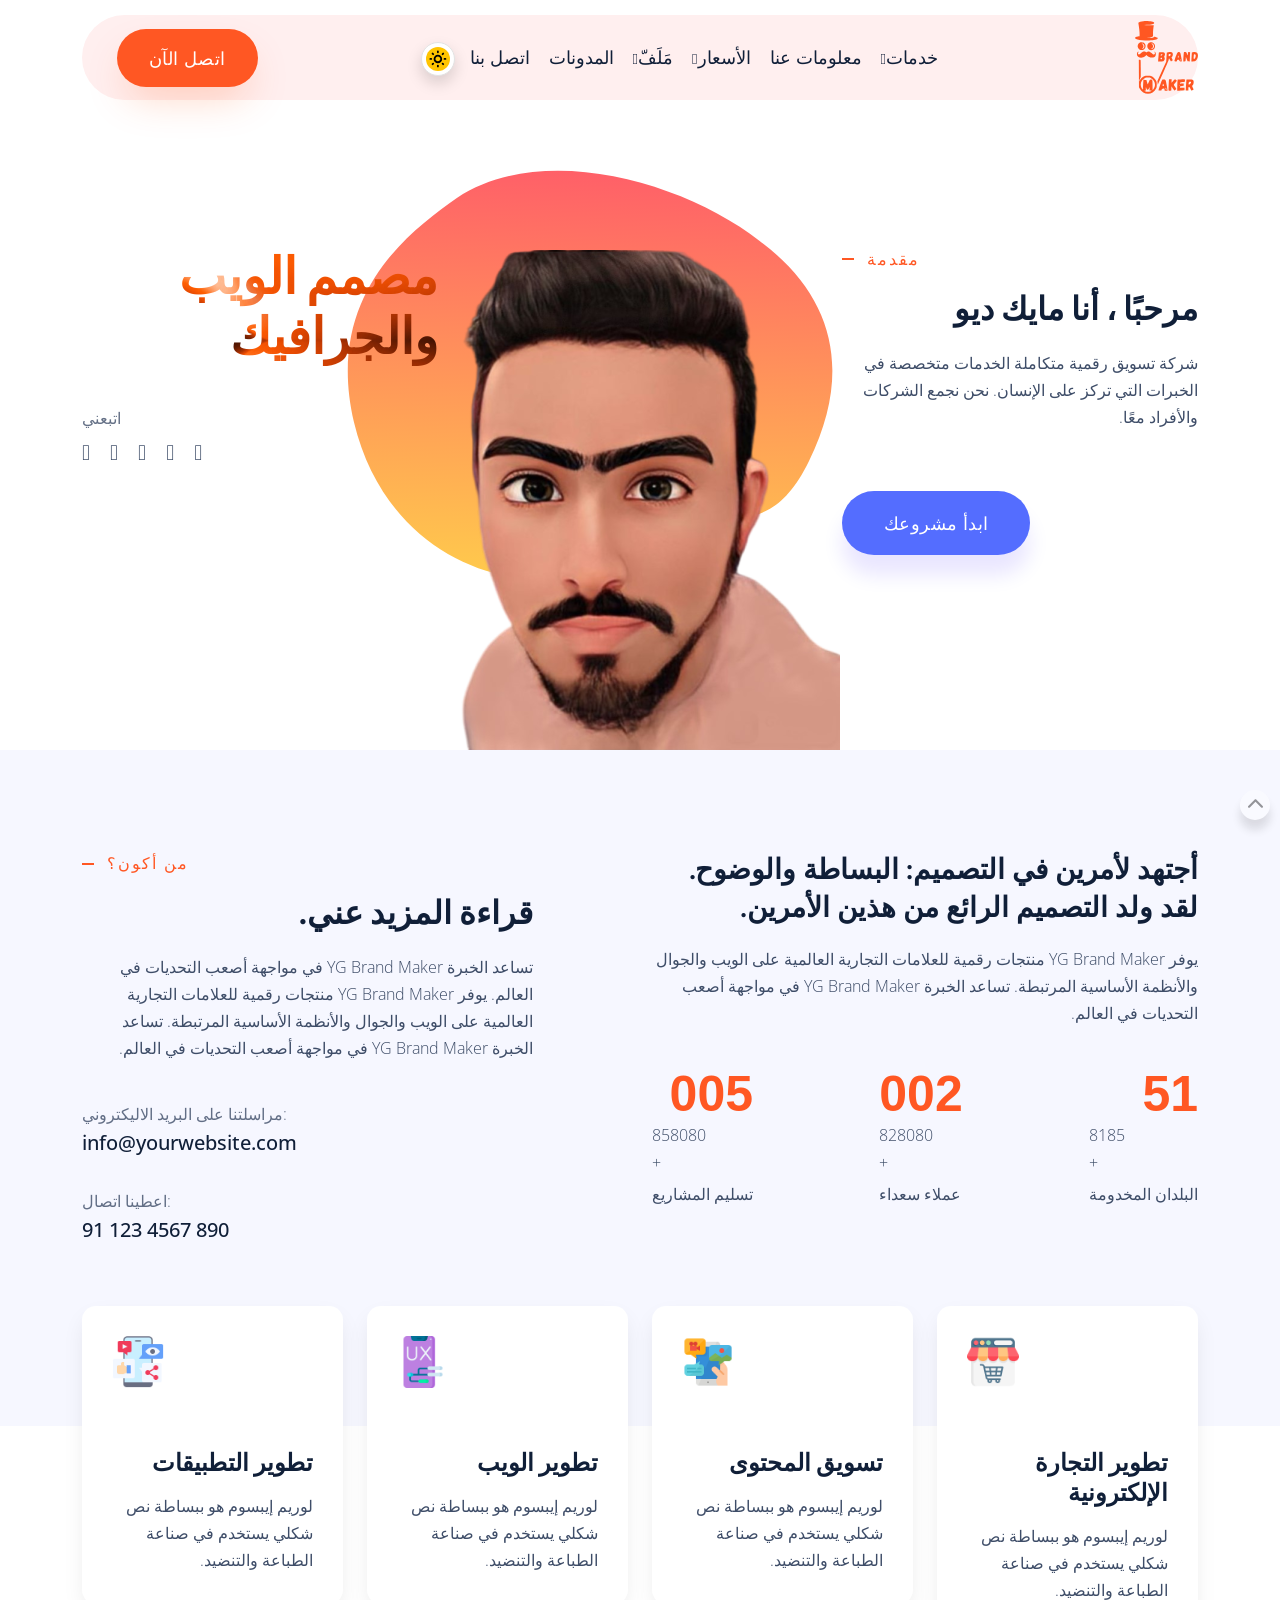
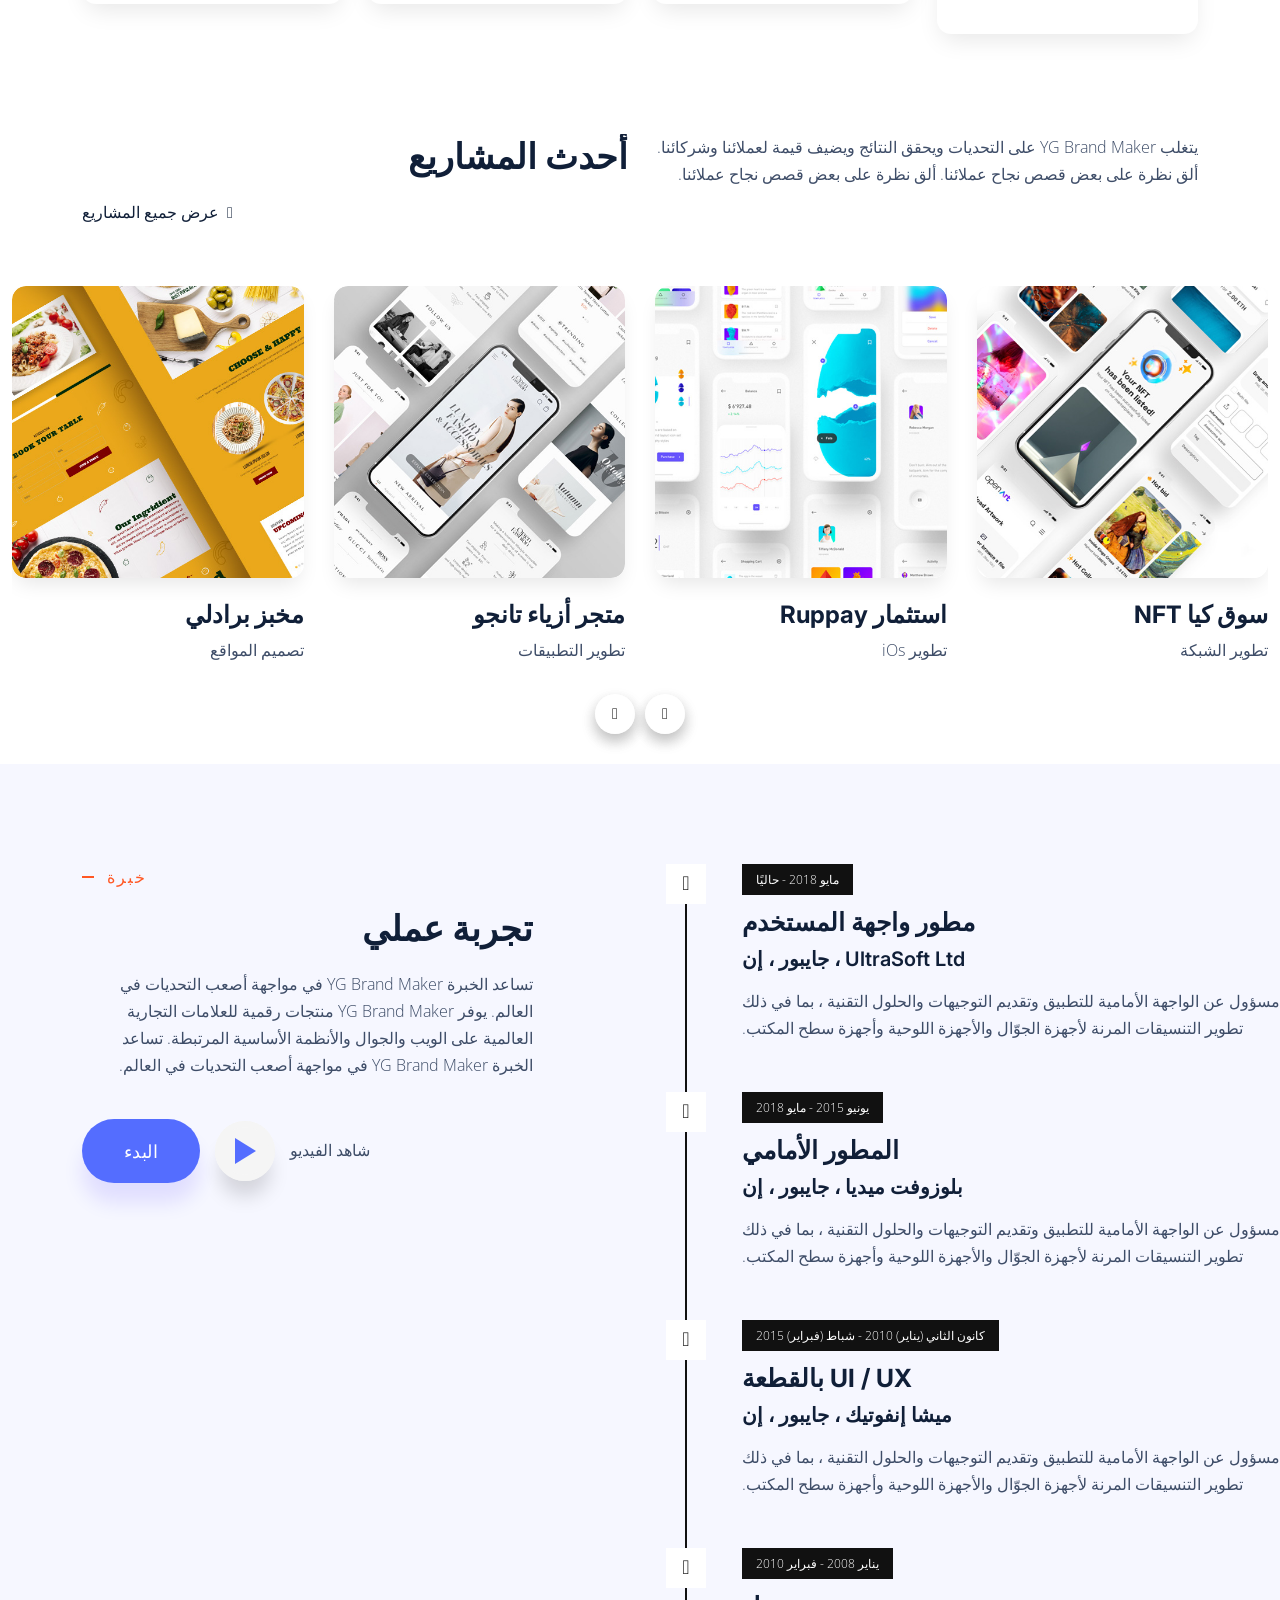
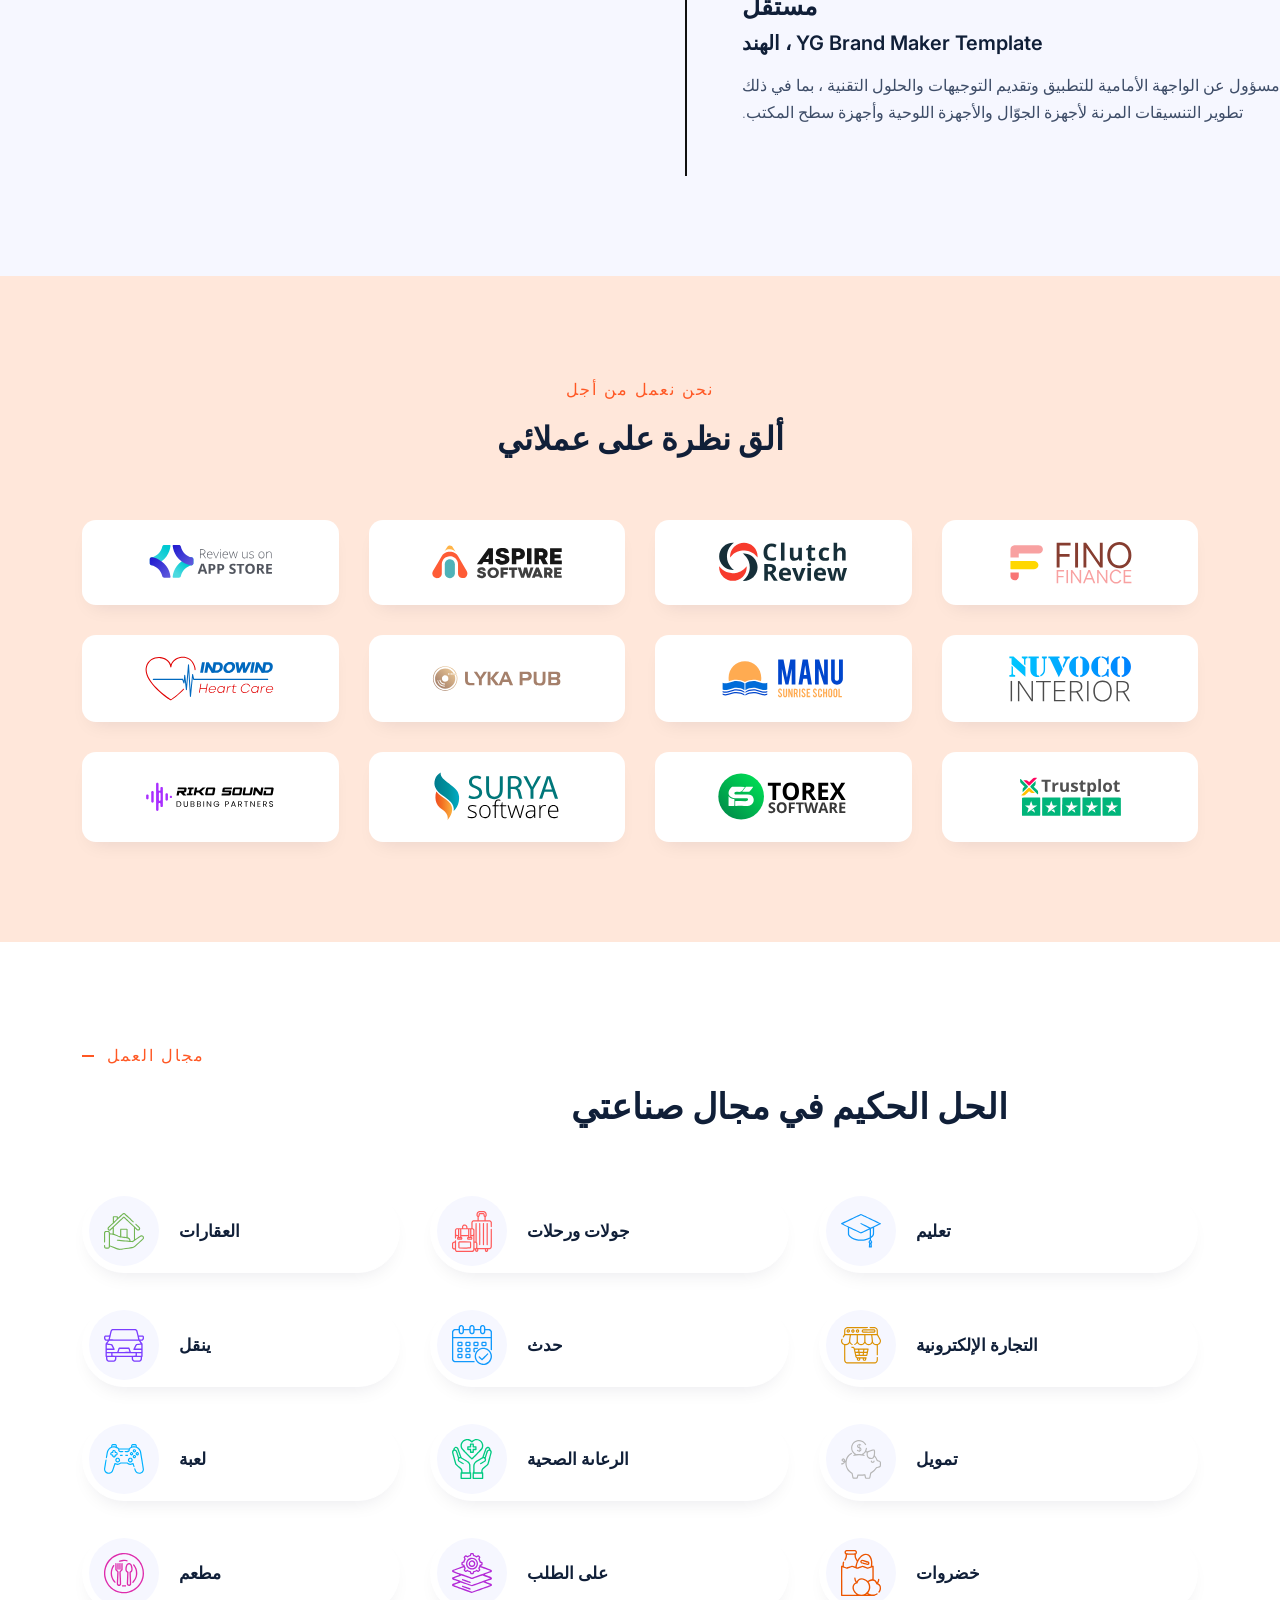
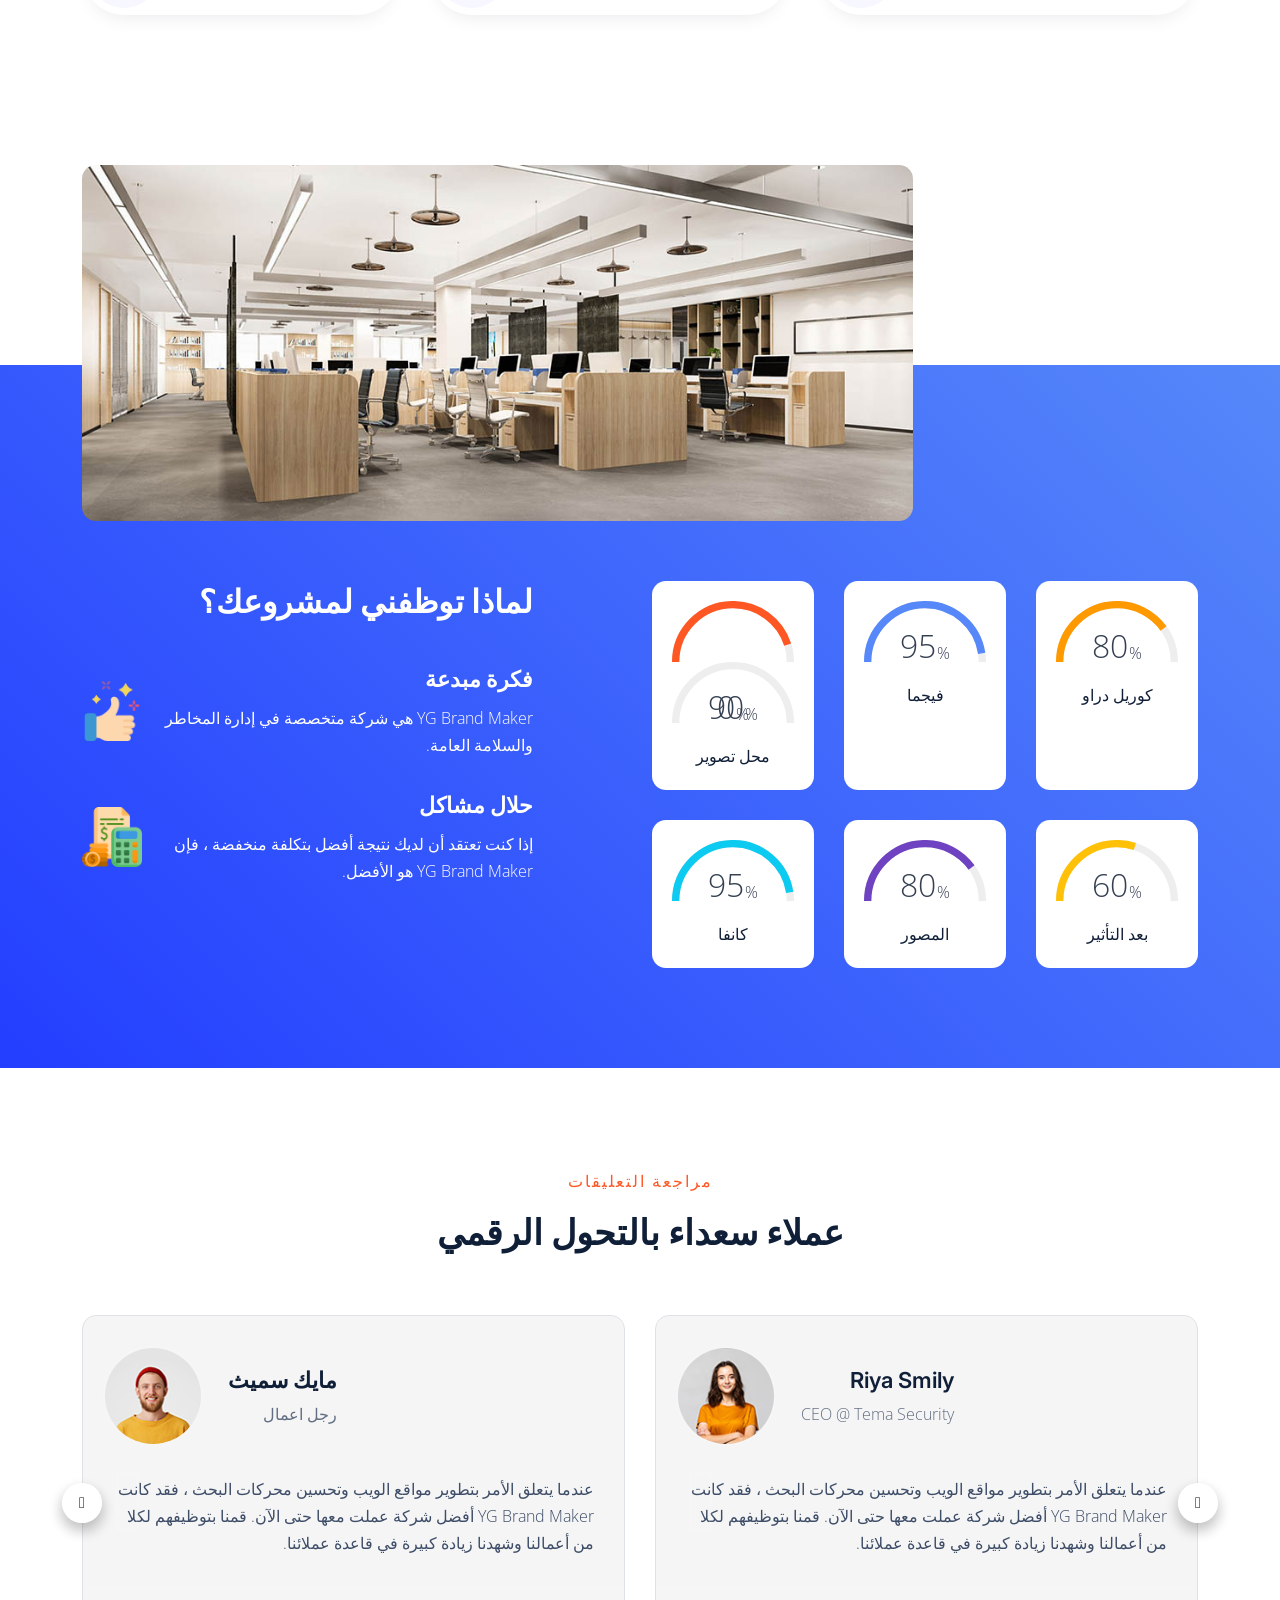
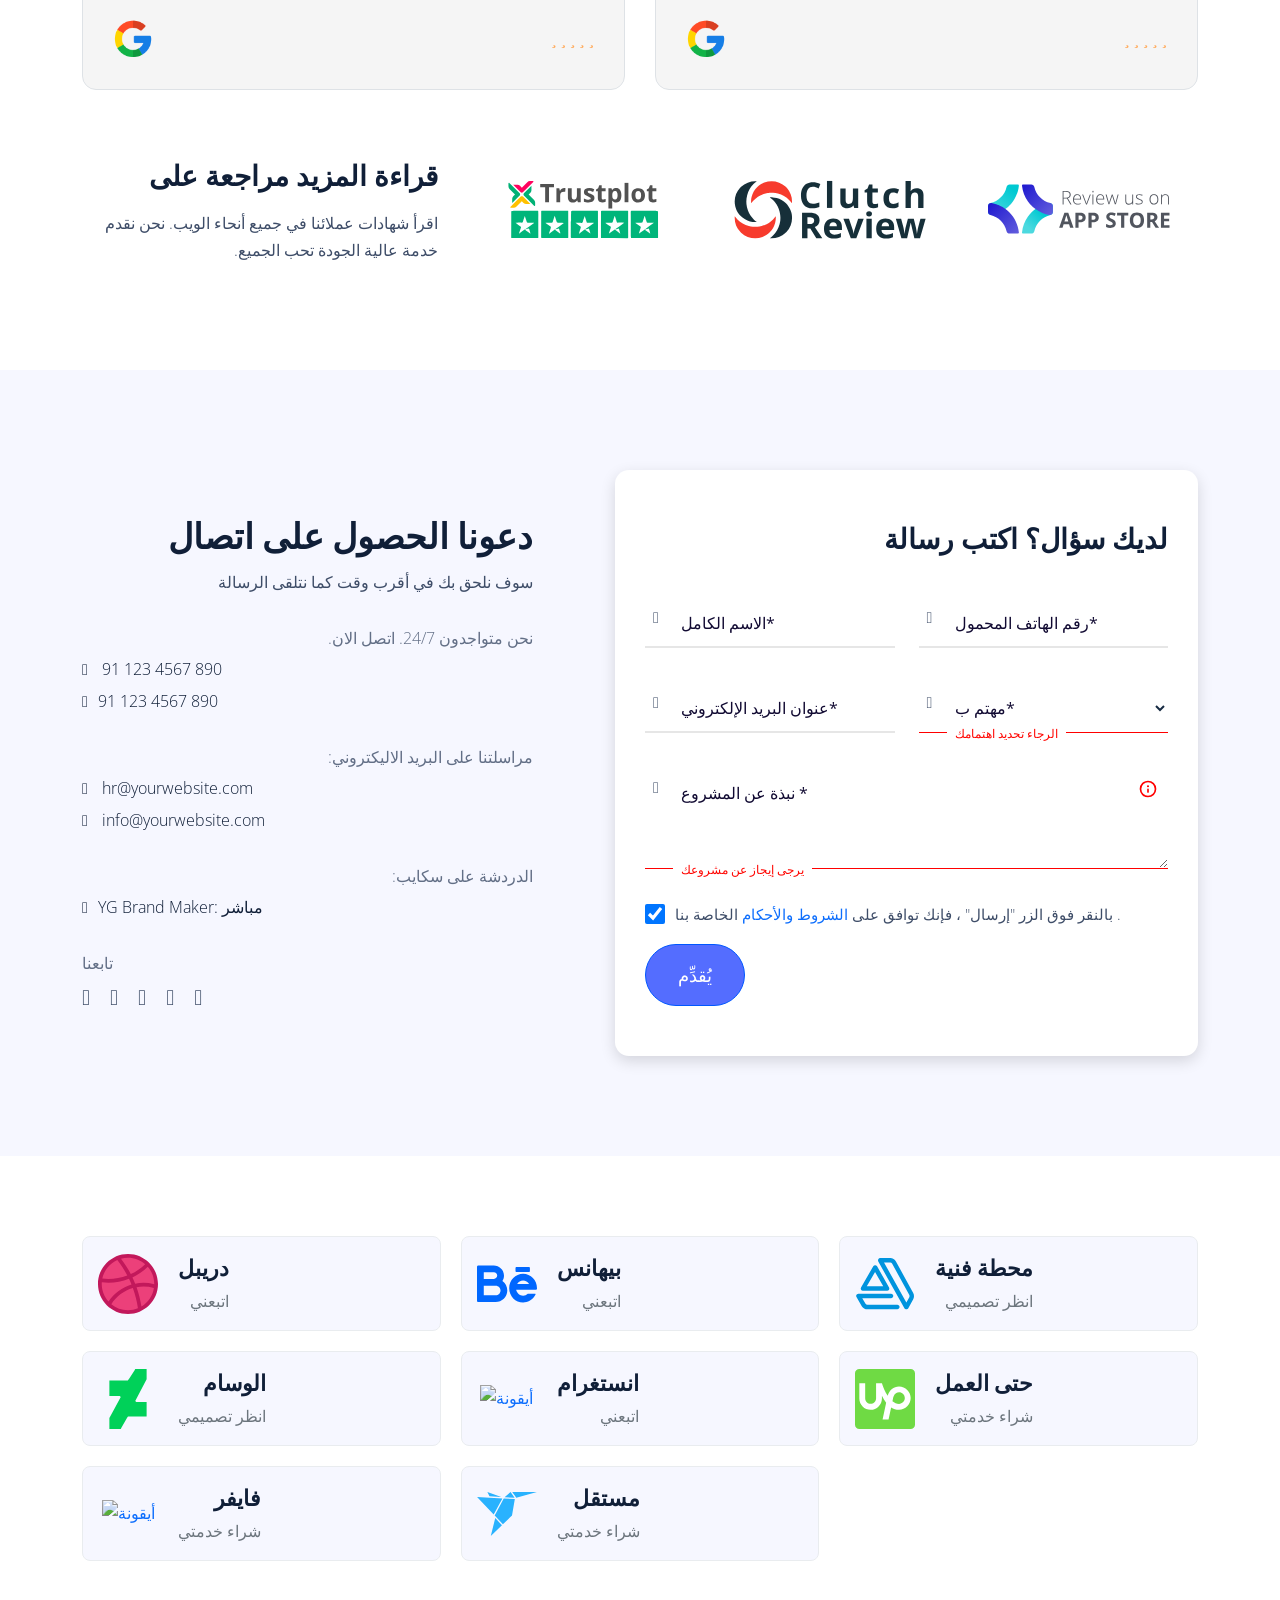
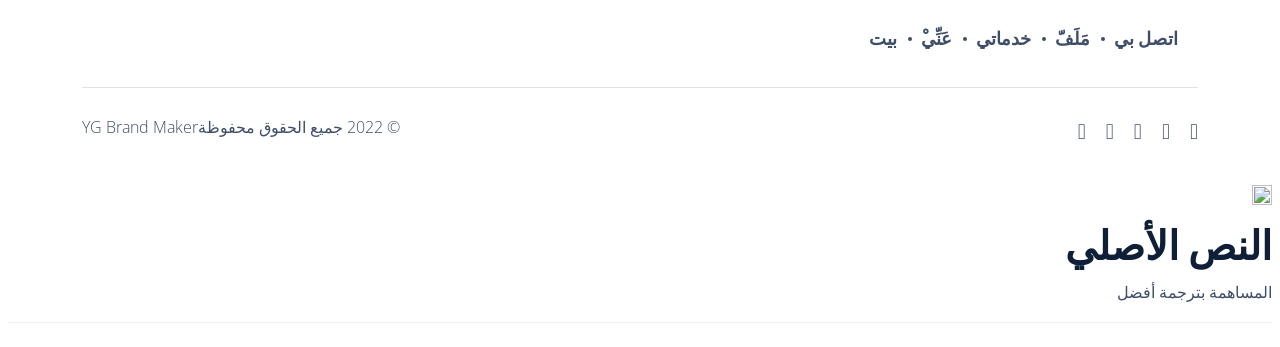
==== commit e1772f8a: "4 new 4" ====
--- a/index.html
+++ b/index.html
@@ -1,7 +1,7 @@
 <html lang="ar" class="translated-rtl"><head>
       <meta charset="utf-8">
       <title>YG Brand Maker</title>
-      <!--Mega Tags-->
+      <!--Mega Tags--> 
       <meta name="description" content="Creative Agency, Marketing Agency Template">
       <meta name="keywords" content="Creative Agency, Marketing Agency">
       <meta name="author" content="SeparateWeb">
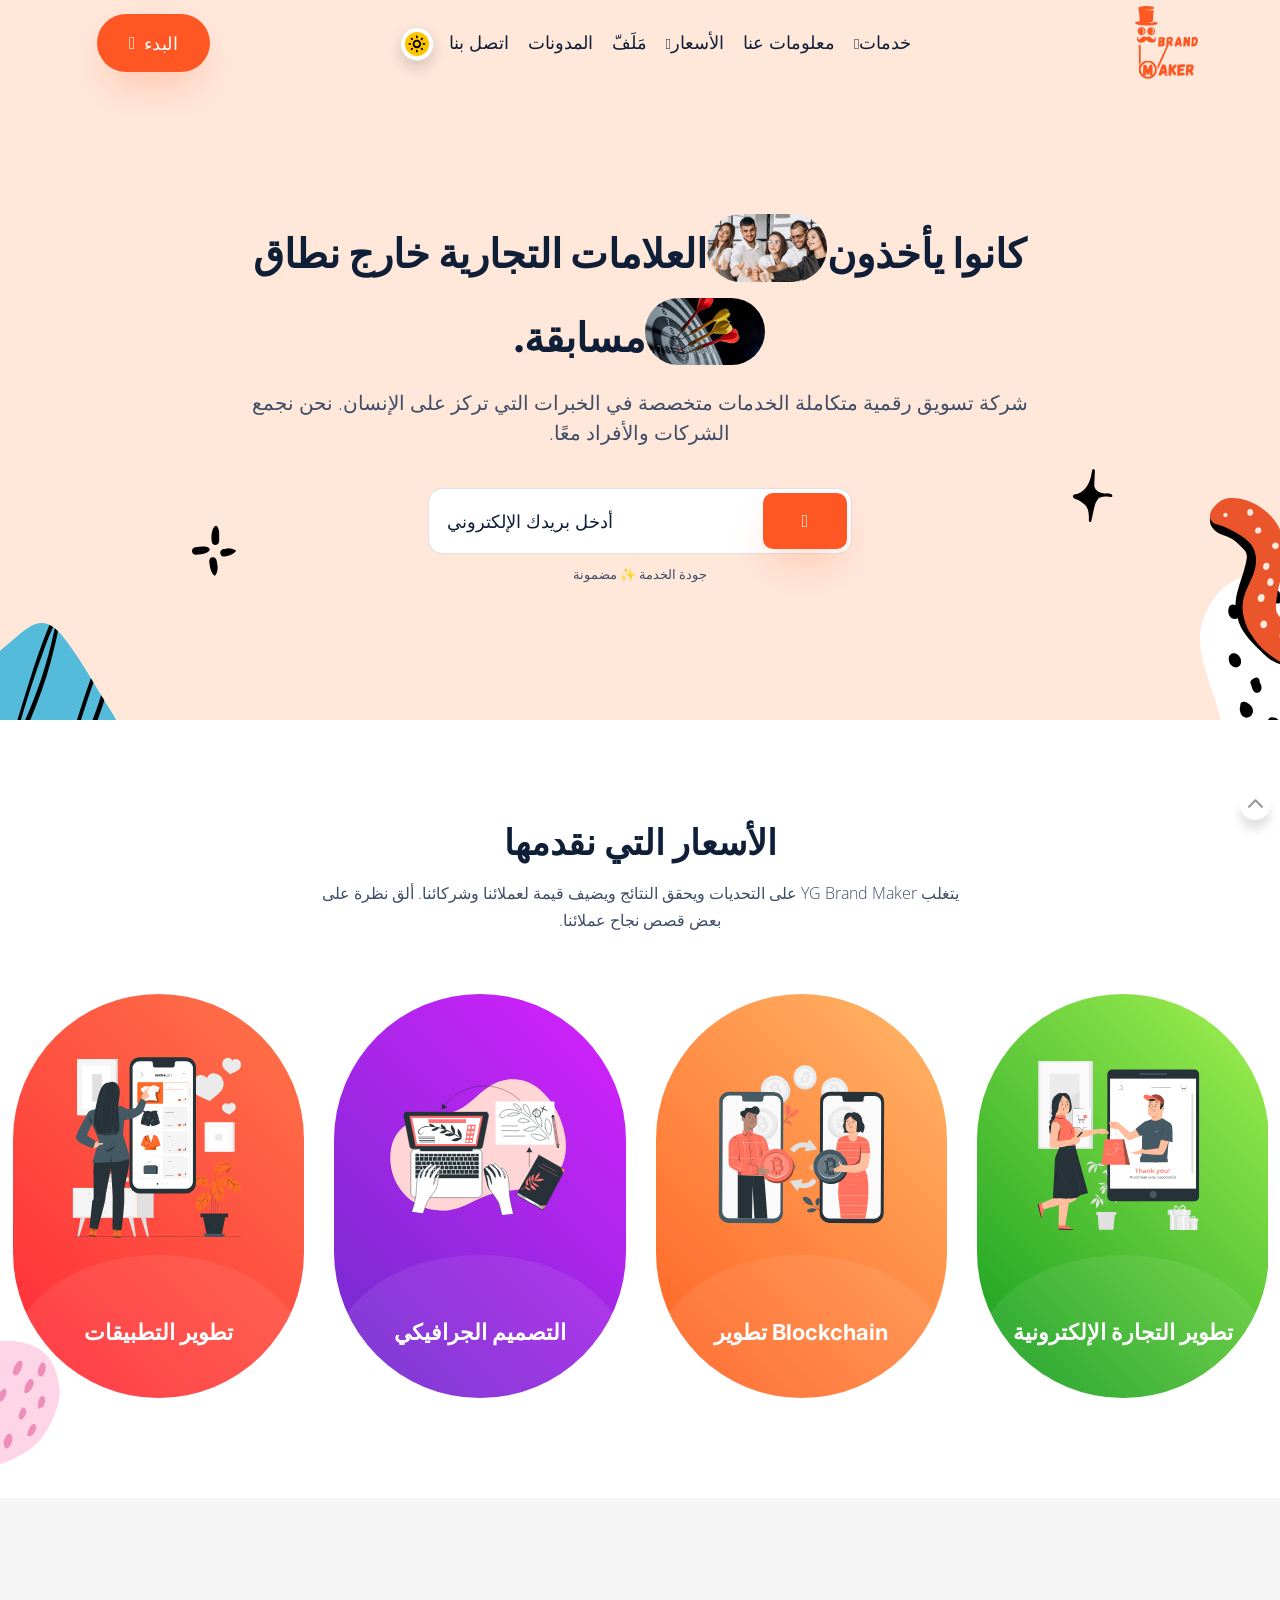
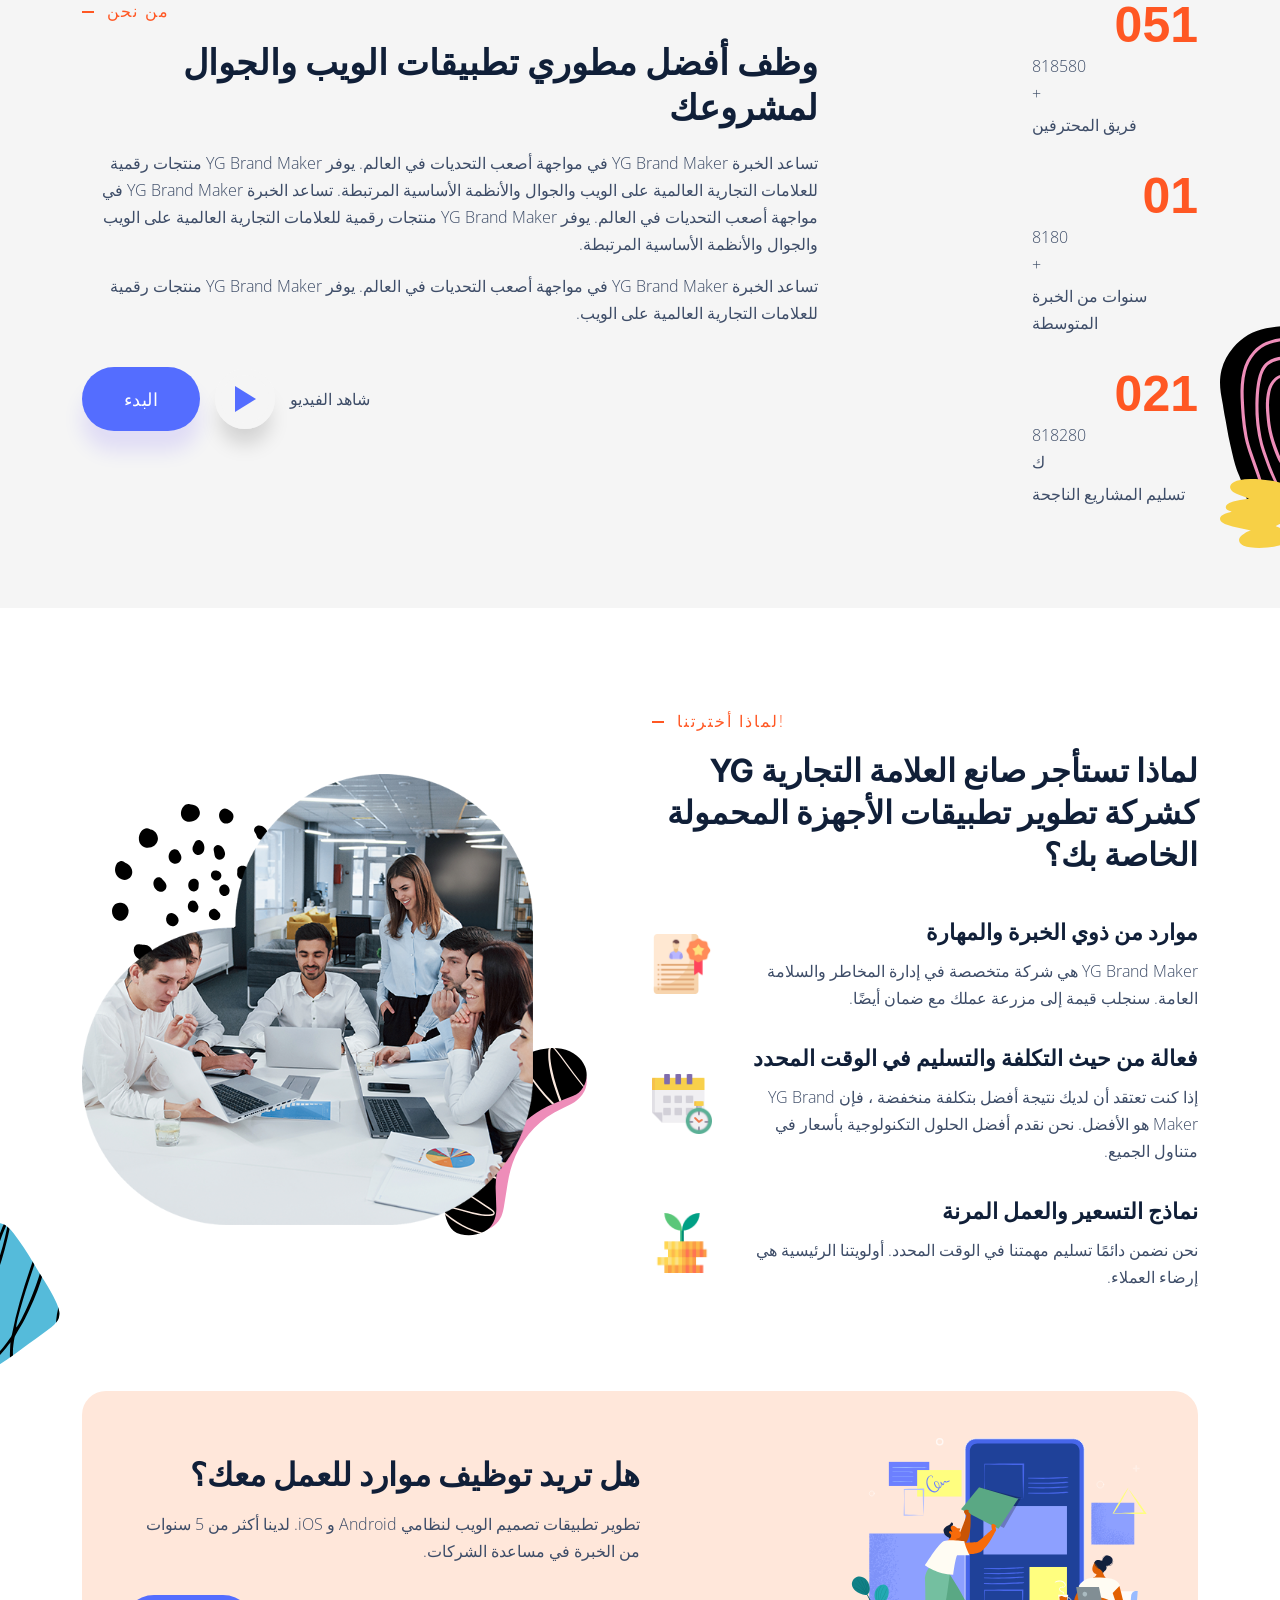
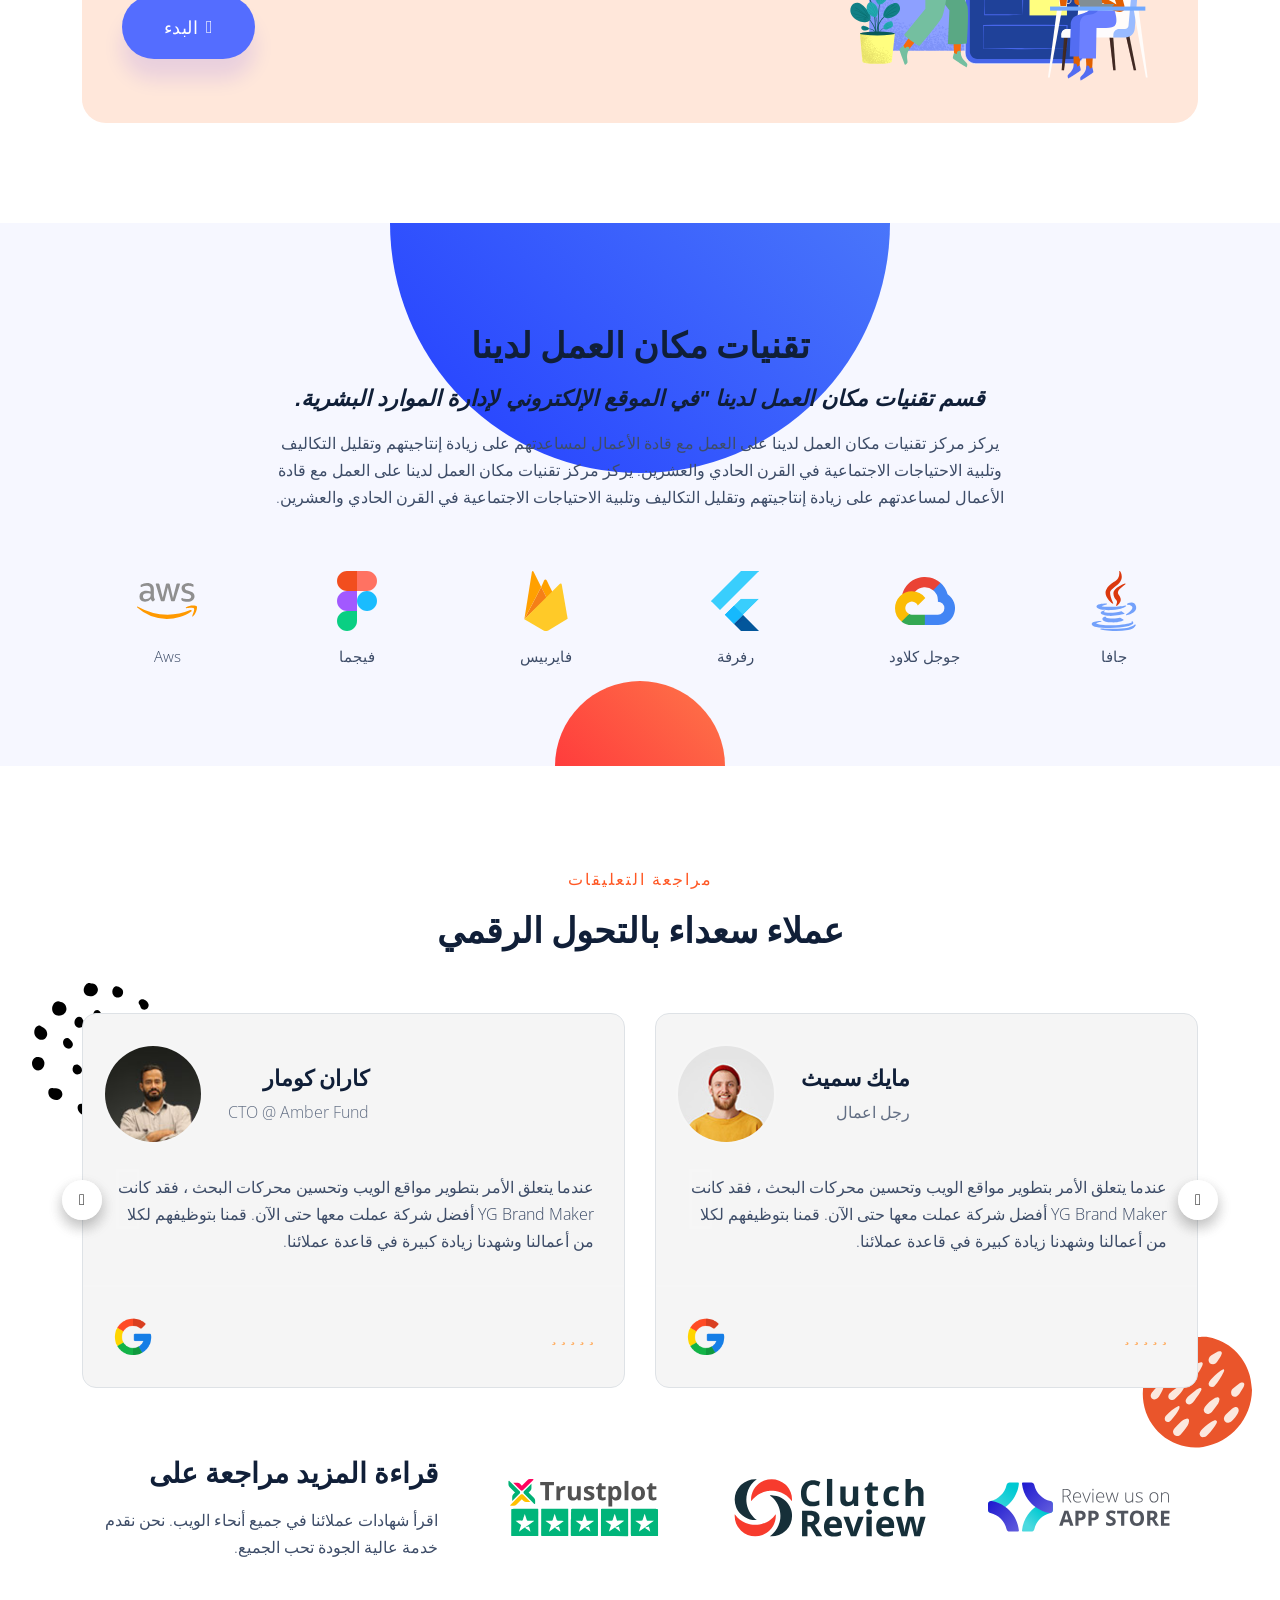
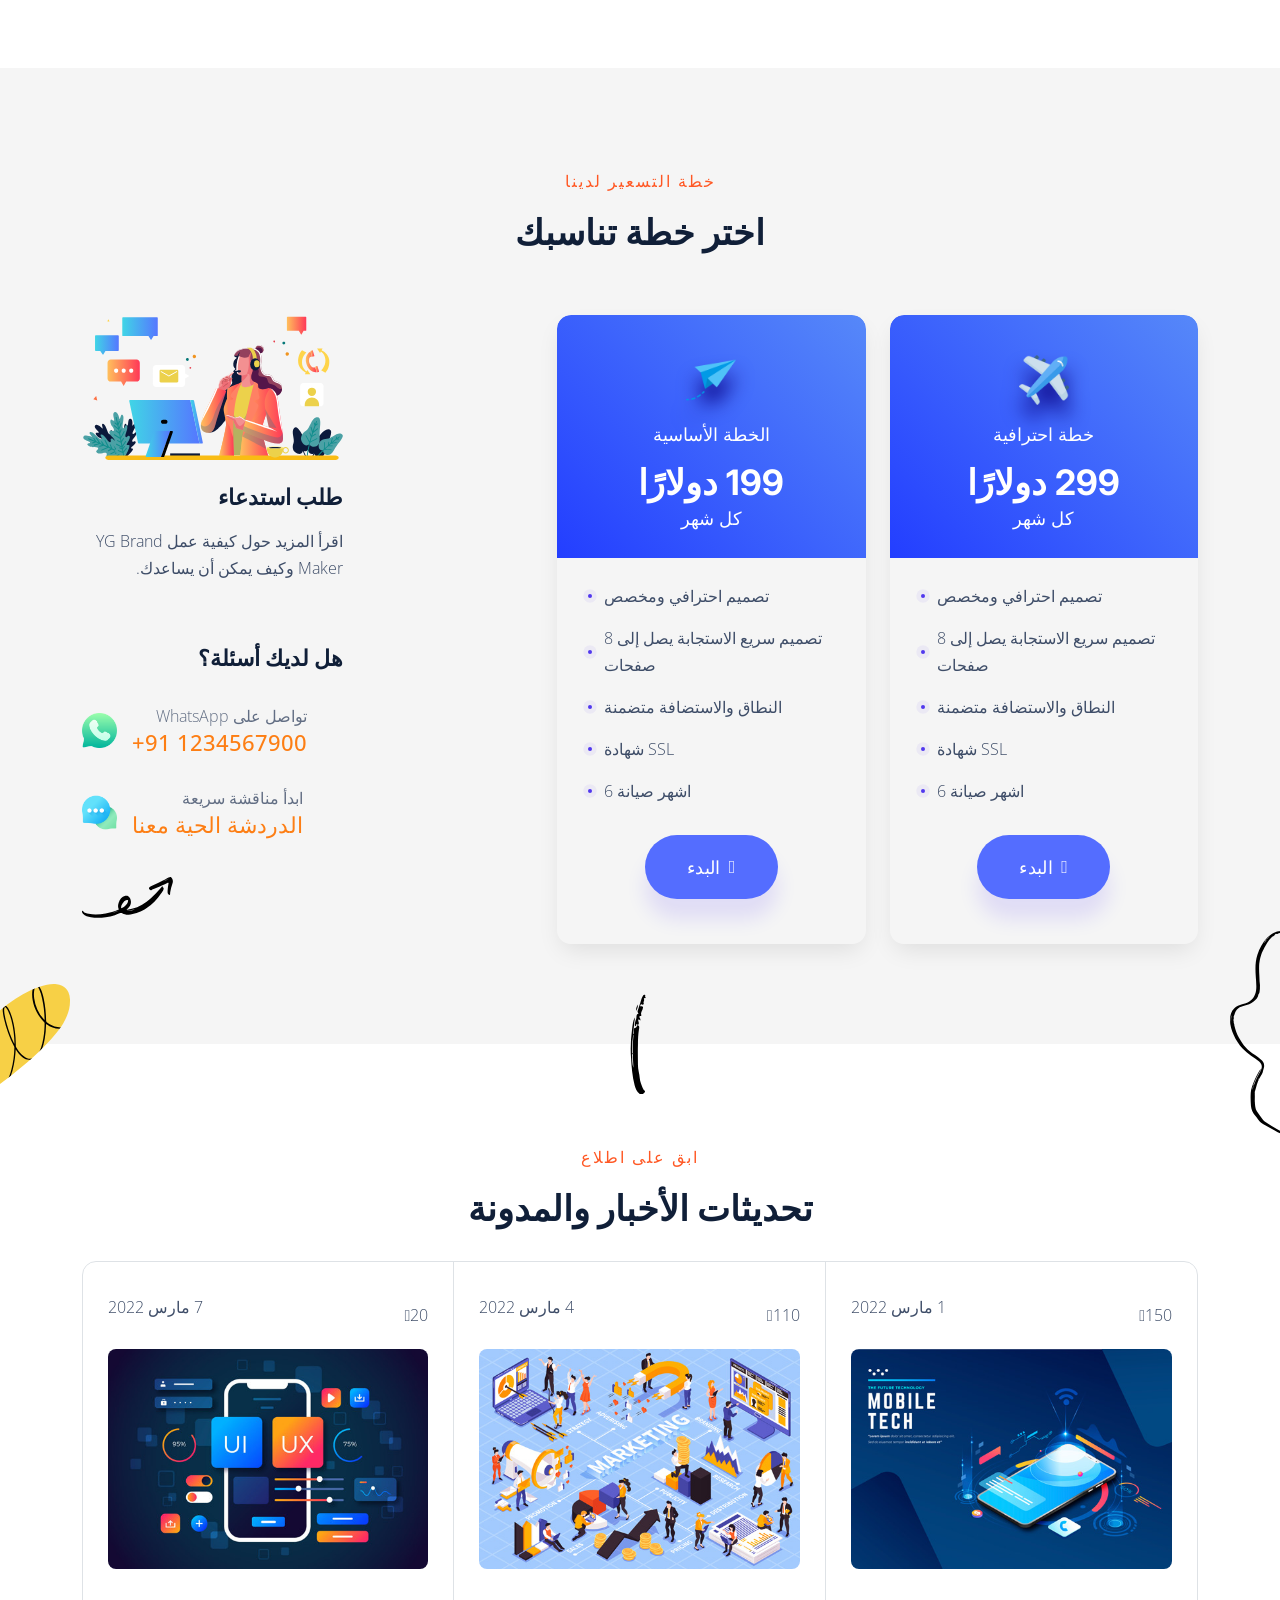
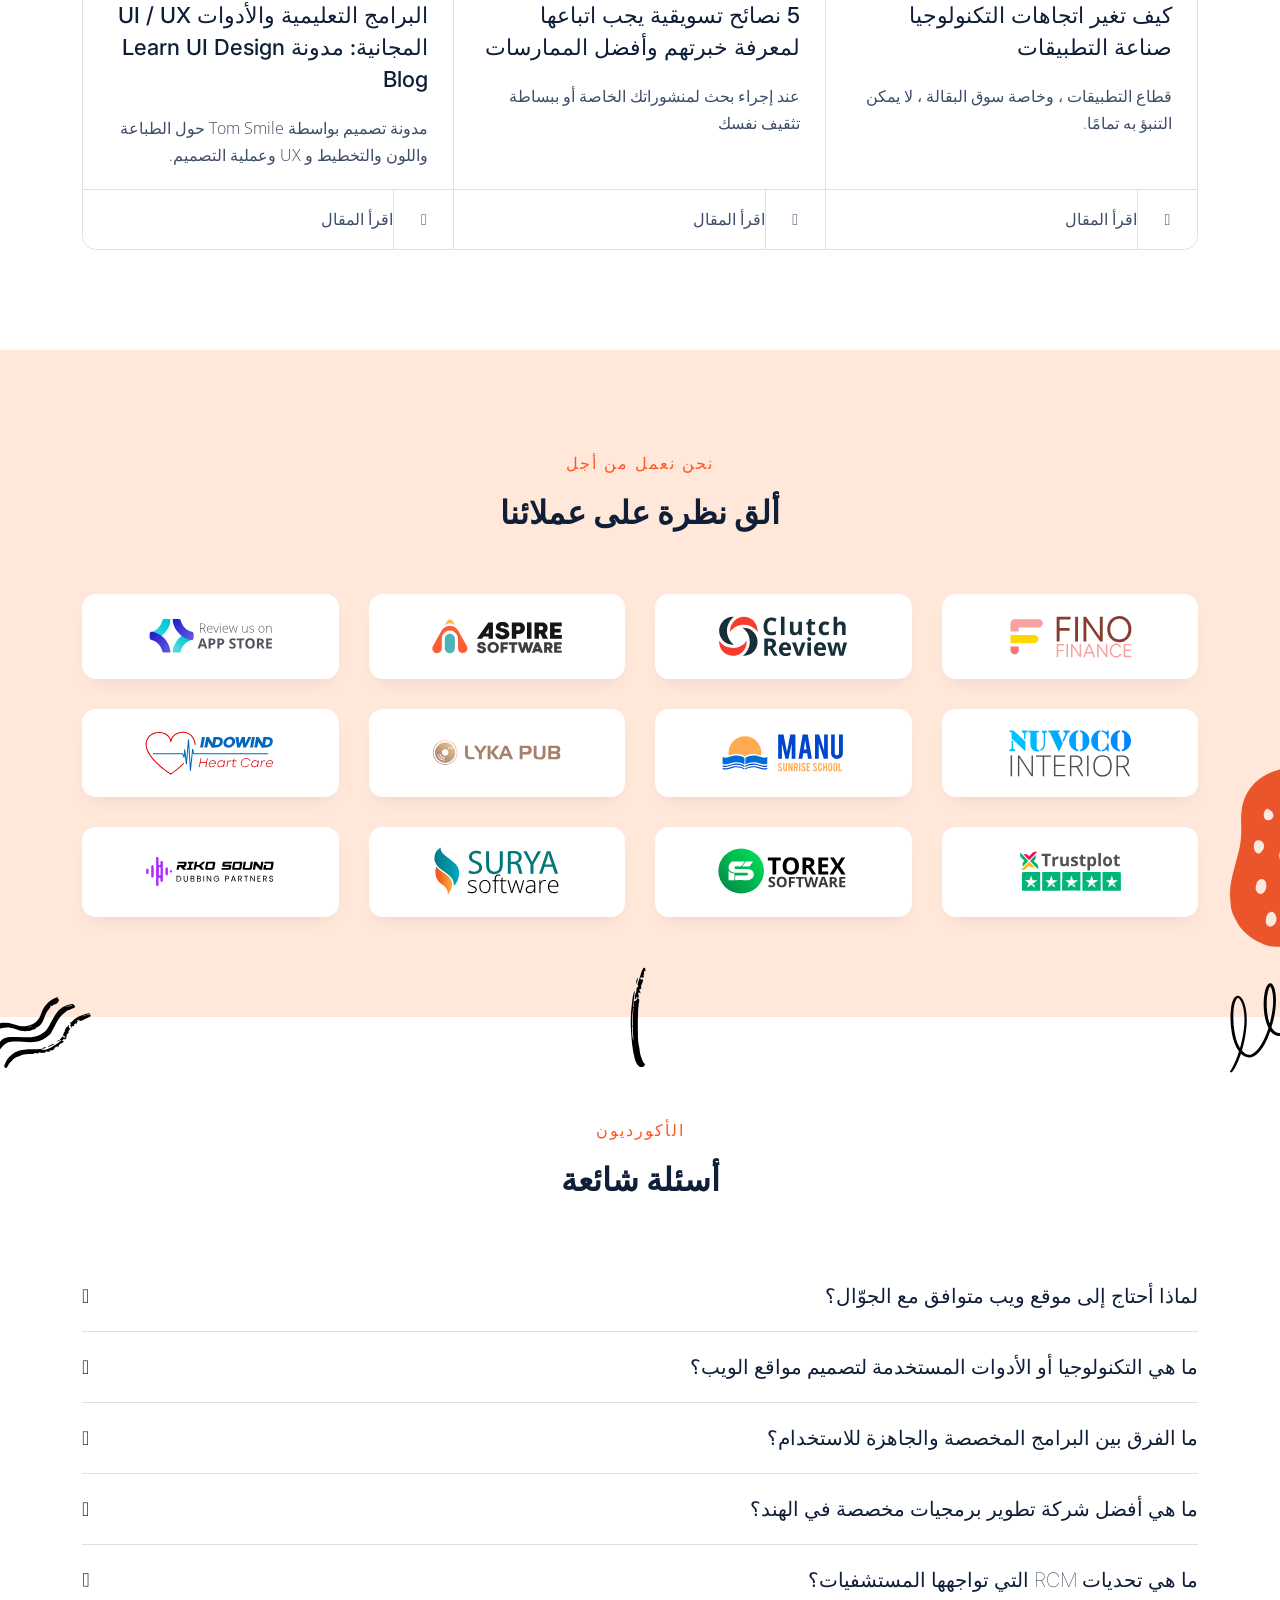
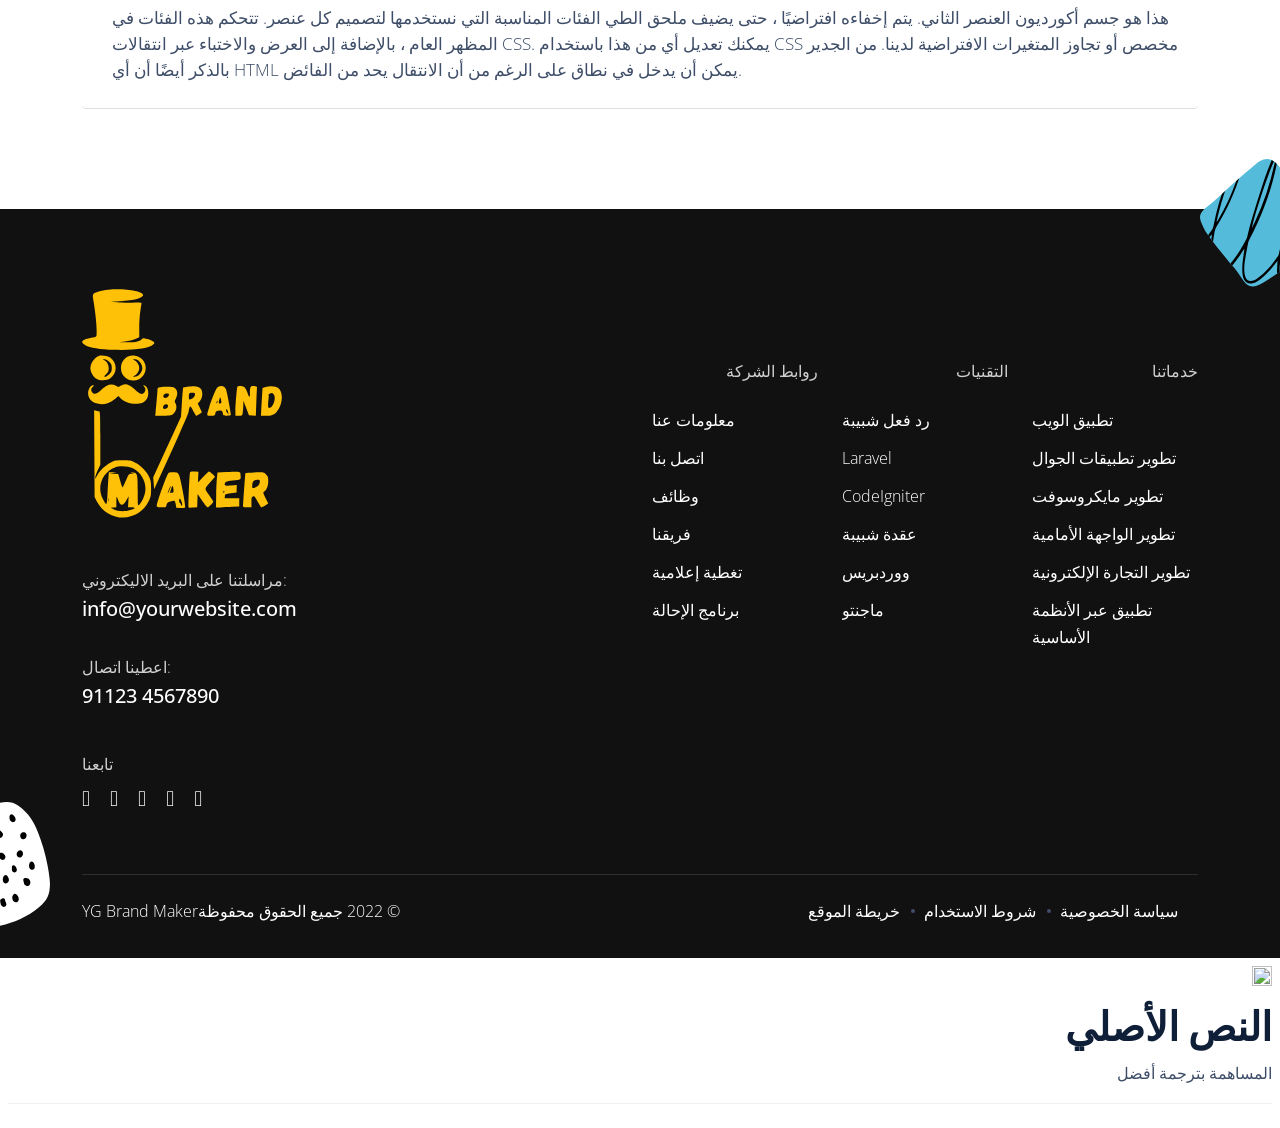
==== commit f5d22a4b: "5 5" ====
--- a/index.html
+++ b/index.html
@@ -1,11 +1,11 @@
 <html lang="ar" class="translated-rtl"><head>
       <meta charset="utf-8">
       <title>YG Brand Maker</title>
-      <!--Mega Tags--> 
+      <!--Mega Tags-->
       <meta name="description" content="Creative Agency, Marketing Agency Template">
       <meta name="keywords" content="Creative Agency, Marketing Agency">
       <meta name="author" content="SeparateWeb">
-      <meta name="viewport" content="width=device-width, initial-scale=1, shrink-to-fit=no">
+      <meta name="viewport" content="width=device-width, initial-scale=1, shrink-to-fit=no minimum-scale=1">
       <meta http-equiv="X-UA-Compatible" content="IE=edge">
       <meta name="theme-color" content="#111">
       <!--Website Favicon Logo-->
@@ -20,27 +20,28 @@
       <link href="css/style.css" rel="stylesheet">
       <link href="css/responsive.css" rel="stylesheet">
       <link href="css/colormode.css" rel="stylesheet">
-   <style>.swal2-popup.swal2-toast{box-sizing:border-box;grid-column:1/4!important;grid-row:1/4!important;grid-template-columns:1fr 99fr 1fr;padding:1em;overflow-y:hidden;background:#fff;box-shadow:0 0 1px rgba(0,0,0,.075),0 1px 2px rgba(0,0,0,.075),1px 2px 4px rgba(0,0,0,.075),1px 3px 8px rgba(0,0,0,.075),2px 4px 16px rgba(0,0,0,.075);pointer-events:all}.swal2-popup.swal2-toast>*{grid-column:2}.swal2-popup.swal2-toast .swal2-title{margin:.5em 1em;padding:0;font-size:1em;text-align:initial}.swal2-popup.swal2-toast .swal2-loading{justify-content:center}.swal2-popup.swal2-toast .swal2-input{height:2em;margin:.5em;font-size:1em}.swal2-popup.swal2-toast .swal2-validation-message{font-size:1em}.swal2-popup.swal2-toast .swal2-footer{margin:.5em 0 0;padding:.5em 0 0;font-size:.8em}.swal2-popup.swal2-toast .swal2-close{grid-column:3/3;grid-row:1/99;align-self:center;width:.8em;height:.8em;margin:0;font-size:2em}.swal2-popup.swal2-toast .swal2-html-container{margin:.5em 1em;padding:0;font-size:1em;text-align:initial}.swal2-popup.swal2-toast .swal2-html-container:empty{padding:0}.swal2-popup.swal2-toast .swal2-loader{grid-column:1;grid-row:1/99;align-self:center;width:2em;height:2em;margin:.25em}.swal2-popup.swal2-toast .swal2-icon{grid-column:1;grid-row:1/99;align-self:center;width:2em;min-width:2em;height:2em;margin:0 .5em 0 0}.swal2-popup.swal2-toast .swal2-icon .swal2-icon-content{display:flex;align-items:center;font-size:1.8em;font-weight:700}.swal2-popup.swal2-toast .swal2-icon.swal2-success .swal2-success-ring{width:2em;height:2em}.swal2-popup.swal2-toast .swal2-icon.swal2-error [class^=swal2-x-mark-line]{top:.875em;width:1.375em}.swal2-popup.swal2-toast .swal2-icon.swal2-error [class^=swal2-x-mark-line][class$=left]{left:.3125em}.swal2-popup.swal2-toast .swal2-icon.swal2-error [class^=swal2-x-mark-line][class$=right]{right:.3125em}.swal2-popup.swal2-toast .swal2-actions{justify-content:flex-start;height:auto;margin:0;margin-top:.5em;padding:0 .5em}.swal2-popup.swal2-toast .swal2-styled{margin:.25em .5em;padding:.4em .6em;font-size:1em}.swal2-popup.swal2-toast .swal2-success{border-color:#a5dc86}.swal2-popup.swal2-toast .swal2-success [class^=swal2-success-circular-line]{position:absolute;width:1.6em;height:3em;transform:rotate(45deg);border-radius:50%}.swal2-popup.swal2-toast .swal2-success [class^=swal2-success-circular-line][class$=left]{top:-.8em;left:-.5em;transform:rotate(-45deg);transform-origin:2em 2em;border-radius:4em 0 0 4em}.swal2-popup.swal2-toast .swal2-success [class^=swal2-success-circular-line][class$=right]{top:-.25em;left:.9375em;transform-origin:0 1.5em;border-radius:0 4em 4em 0}.swal2-popup.swal2-toast .swal2-success .swal2-success-ring{width:2em;height:2em}.swal2-popup.swal2-toast .swal2-success .swal2-success-fix{top:0;left:.4375em;width:.4375em;height:2.6875em}.swal2-popup.swal2-toast .swal2-success [class^=swal2-success-line]{height:.3125em}.swal2-popup.swal2-toast .swal2-success [class^=swal2-success-line][class$=tip]{top:1.125em;left:.1875em;width:.75em}.swal2-popup.swal2-toast .swal2-success [class^=swal2-success-line][class$=long]{top:.9375em;right:.1875em;width:1.375em}.swal2-popup.swal2-toast .swal2-success.swal2-icon-show .swal2-success-line-tip{-webkit-animation:swal2-toast-animate-success-line-tip .75s;animation:swal2-toast-animate-success-line-tip .75s}.swal2-popup.swal2-toast .swal2-success.swal2-icon-show .swal2-success-line-long{-webkit-animation:swal2-toast-animate-success-line-long .75s;animation:swal2-toast-animate-success-line-long .75s}.swal2-popup.swal2-toast.swal2-show{-webkit-animation:swal2-toast-show .5s;animation:swal2-toast-show .5s}.swal2-popup.swal2-toast.swal2-hide{-webkit-animation:swal2-toast-hide .1s forwards;animation:swal2-toast-hide .1s forwards}.swal2-container{display:grid;position:fixed;z-index:1060;top:0;right:0;bottom:0;left:0;box-sizing:border-box;grid-template-areas:"top-start     top            top-end" "center-start  center         center-end" "bottom-start  bottom-center  bottom-end";grid-template-rows:minmax(-webkit-min-content,auto) minmax(-webkit-min-content,auto) minmax(-webkit-min-content,auto);grid-template-rows:minmax(min-content,auto) minmax(min-content,auto) minmax(min-content,auto);height:100%;padding:.625em;overflow-x:hidden;transition:background-color .1s;-webkit-overflow-scrolling:touch}.swal2-container.swal2-backdrop-show,.swal2-container.swal2-noanimation{background:rgba(0,0,0,.4)}.swal2-container.swal2-backdrop-hide{background:0 0!important}.swal2-container.swal2-bottom-start,.swal2-container.swal2-center-start,.swal2-container.swal2-top-start{grid-template-columns:minmax(0,1fr) auto auto}.swal2-container.swal2-bottom,.swal2-container.swal2-center,.swal2-container.swal2-top{grid-template-columns:auto minmax(0,1fr) auto}.swal2-container.swal2-bottom-end,.swal2-container.swal2-center-end,.swal2-container.swal2-top-end{grid-template-columns:auto auto minmax(0,1fr)}.swal2-container.swal2-top-start>.swal2-popup{align-self:start}.swal2-container.swal2-top>.swal2-popup{grid-column:2;align-self:start;justify-self:center}.swal2-container.swal2-top-end>.swal2-popup,.swal2-container.swal2-top-right>.swal2-popup{grid-column:3;align-self:start;justify-self:end}.swal2-container.swal2-center-left>.swal2-popup,.swal2-container.swal2-center-start>.swal2-popup{grid-row:2;align-self:center}.swal2-container.swal2-center>.swal2-popup{grid-column:2;grid-row:2;align-self:center;justify-self:center}.swal2-container.swal2-center-end>.swal2-popup,.swal2-container.swal2-center-right>.swal2-popup{grid-column:3;grid-row:2;align-self:center;justify-self:end}.swal2-container.swal2-bottom-left>.swal2-popup,.swal2-container.swal2-bottom-start>.swal2-popup{grid-column:1;grid-row:3;align-self:end}.swal2-container.swal2-bottom>.swal2-popup{grid-column:2;grid-row:3;justify-self:center;align-self:end}.swal2-container.swal2-bottom-end>.swal2-popup,.swal2-container.swal2-bottom-right>.swal2-popup{grid-column:3;grid-row:3;align-self:end;justify-self:end}.swal2-container.swal2-grow-fullscreen>.swal2-popup,.swal2-container.swal2-grow-row>.swal2-popup{grid-column:1/4;width:100%}.swal2-container.swal2-grow-column>.swal2-popup,.swal2-container.swal2-grow-fullscreen>.swal2-popup{grid-row:1/4;align-self:stretch}.swal2-container.swal2-no-transition{transition:none!important}.swal2-popup{display:none;position:relative;box-sizing:border-box;grid-template-columns:minmax(0,100%);width:32em;max-width:100%;padding:0 0 1.25em;border:none;border-radius:5px;background:#fff;color:#545454;font-family:inherit;font-size:1rem}.swal2-popup:focus{outline:0}.swal2-popup.swal2-loading{overflow-y:hidden}.swal2-title{position:relative;max-width:100%;margin:0;padding:.8em 1em 0;color:#595959;font-size:1.875em;font-weight:600;text-align:center;text-transform:none;word-wrap:break-word}.swal2-actions{display:flex;z-index:1;box-sizing:border-box;flex-wrap:wrap;align-items:center;justify-content:center;width:auto;margin:1.25em auto 0;padding:0}.swal2-actions:not(.swal2-loading) .swal2-styled[disabled]{opacity:.4}.swal2-actions:not(.swal2-loading) .swal2-styled:hover{background-image:linear-gradient(rgba(0,0,0,.1),rgba(0,0,0,.1))}.swal2-actions:not(.swal2-loading) .swal2-styled:active{background-image:linear-gradient(rgba(0,0,0,.2),rgba(0,0,0,.2))}.swal2-loader{display:none;align-items:center;justify-content:center;width:2.2em;height:2.2em;margin:0 1.875em;-webkit-animation:swal2-rotate-loading 1.5s linear 0s infinite normal;animation:swal2-rotate-loading 1.5s linear 0s infinite normal;border-width:.25em;border-style:solid;border-radius:100%;border-color:#2778c4 transparent #2778c4 transparent}.swal2-styled{margin:.3125em;padding:.625em 1.1em;transition:box-shadow .1s;box-shadow:0 0 0 3px transparent;font-weight:500}.swal2-styled:not([disabled]){cursor:pointer}.swal2-styled.swal2-confirm{border:0;border-radius:.25em;background:initial;background-color:#7367f0;color:#fff;font-size:1em}.swal2-styled.swal2-confirm:focus{box-shadow:0 0 0 3px rgba(115,103,240,.5)}.swal2-styled.swal2-deny{border:0;border-radius:.25em;background:initial;background-color:#ea5455;color:#fff;font-size:1em}.swal2-styled.swal2-deny:focus{box-shadow:0 0 0 3px rgba(234,84,85,.5)}.swal2-styled.swal2-cancel{border:0;border-radius:.25em;background:initial;background-color:#6e7d88;color:#fff;font-size:1em}.swal2-styled.swal2-cancel:focus{box-shadow:0 0 0 3px rgba(110,125,136,.5)}.swal2-styled.swal2-default-outline:focus{box-shadow:0 0 0 3px rgba(100,150,200,.5)}.swal2-styled:focus{outline:0}.swal2-styled::-moz-focus-inner{border:0}.swal2-footer{justify-content:center;margin:1em 0 0;padding:1em 1em 0;border-top:1px solid #eee;color:#545454;font-size:1em}.swal2-timer-progress-bar-container{position:absolute;right:0;bottom:0;left:0;grid-column:auto!important;height:.25em;overflow:hidden;border-bottom-right-radius:5px;border-bottom-left-radius:5px}.swal2-timer-progress-bar{width:100%;height:.25em;background:rgba(0,0,0,.2)}.swal2-image{max-width:100%;margin:2em auto 1em}.swal2-close{z-index:2;align-items:center;justify-content:center;width:1.2em;height:1.2em;margin-top:0;margin-right:0;margin-bottom:-1.2em;padding:0;overflow:hidden;transition:color .1s,box-shadow .1s;border:none;border-radius:5px;background:0 0;color:#ccc;font-family:serif;font-family:monospace;font-size:2.5em;cursor:pointer;justify-self:end}.swal2-close:hover{transform:none;background:0 0;color:#f27474}.swal2-close:focus{outline:0;box-shadow:inset 0 0 0 3px rgba(100,150,200,.5)}.swal2-close::-moz-focus-inner{border:0}.swal2-html-container{z-index:1;justify-content:center;margin:1em 1.6em .3em;padding:0;overflow:auto;color:#545454;font-size:1.125em;font-weight:400;line-height:normal;text-align:center;word-wrap:break-word;word-break:break-word}.swal2-checkbox,.swal2-file,.swal2-input,.swal2-radio,.swal2-select,.swal2-textarea{margin:1em 2em 0}.swal2-file,.swal2-input,.swal2-textarea{box-sizing:border-box;width:auto;transition:border-color .1s,box-shadow .1s;border:1px solid #d9d9d9;border-radius:.1875em;background:inherit;box-shadow:inset 0 1px 1px rgba(0,0,0,.06),0 0 0 3px transparent;color:inherit;font-size:1.125em}.swal2-file.swal2-inputerror,.swal2-input.swal2-inputerror,.swal2-textarea.swal2-inputerror{border-color:#f27474!important;box-shadow:0 0 2px #f27474!important}.swal2-file:focus,.swal2-input:focus,.swal2-textarea:focus{border:1px solid #b4dbed;outline:0;box-shadow:inset 0 1px 1px rgba(0,0,0,.06),0 0 0 3px rgba(100,150,200,.5)}.swal2-file::-moz-placeholder,.swal2-input::-moz-placeholder,.swal2-textarea::-moz-placeholder{color:#ccc}.swal2-file:-ms-input-placeholder,.swal2-input:-ms-input-placeholder,.swal2-textarea:-ms-input-placeholder{color:#ccc}.swal2-file::placeholder,.swal2-input::placeholder,.swal2-textarea::placeholder{color:#ccc}.swal2-range{margin:1em 2em 0;background:#fff}.swal2-range input{width:80%}.swal2-range output{width:20%;color:inherit;font-weight:600;text-align:center}.swal2-range input,.swal2-range output{height:2.625em;padding:0;font-size:1.125em;line-height:2.625em}.swal2-input{height:2.625em;padding:0 .75em}.swal2-file{width:75%;margin-right:auto;margin-left:auto;background:inherit;font-size:1.125em}.swal2-textarea{height:6.75em;padding:.75em}.swal2-select{min-width:50%;max-width:100%;padding:.375em .625em;background:inherit;color:inherit;font-size:1.125em}.swal2-checkbox,.swal2-radio{align-items:center;justify-content:center;background:#fff;color:inherit}.swal2-checkbox label,.swal2-radio label{margin:0 .6em;font-size:1.125em}.swal2-checkbox input,.swal2-radio input{flex-shrink:0;margin:0 .4em}.swal2-input-label{display:flex;justify-content:center;margin:1em auto 0}.swal2-validation-message{align-items:center;justify-content:center;margin:1em 0 0;padding:.625em;overflow:hidden;background:#f0f0f0;color:#666;font-size:1em;font-weight:300}.swal2-validation-message::before{content:"!";display:inline-block;width:1.5em;min-width:1.5em;height:1.5em;margin:0 .625em;border-radius:50%;background-color:#f27474;color:#fff;font-weight:600;line-height:1.5em;text-align:center}.swal2-icon{position:relative;box-sizing:content-box;justify-content:center;width:5em;height:5em;margin:2.5em auto .6em;border:.25em solid transparent;border-radius:50%;border-color:#000;font-family:inherit;line-height:5em;cursor:default;-webkit-user-select:none;-moz-user-select:none;-ms-user-select:none;user-select:none}.swal2-icon .swal2-icon-content{display:flex;align-items:center;font-size:3.75em}.swal2-icon.swal2-error{border-color:#f27474;color:#f27474}.swal2-icon.swal2-error .swal2-x-mark{position:relative;flex-grow:1}.swal2-icon.swal2-error [class^=swal2-x-mark-line]{display:block;position:absolute;top:2.3125em;width:2.9375em;height:.3125em;border-radius:.125em;background-color:#f27474}.swal2-icon.swal2-error [class^=swal2-x-mark-line][class$=left]{left:1.0625em;transform:rotate(45deg)}.swal2-icon.swal2-error [class^=swal2-x-mark-line][class$=right]{right:1em;transform:rotate(-45deg)}.swal2-icon.swal2-error.swal2-icon-show{-webkit-animation:swal2-animate-error-icon .5s;animation:swal2-animate-error-icon .5s}.swal2-icon.swal2-error.swal2-icon-show .swal2-x-mark{-webkit-animation:swal2-animate-error-x-mark .5s;animation:swal2-animate-error-x-mark .5s}.swal2-icon.swal2-warning{border-color:#facea8;color:#f8bb86}.swal2-icon.swal2-info{border-color:#9de0f6;color:#3fc3ee}.swal2-icon.swal2-question{border-color:#c9dae1;color:#87adbd}.swal2-icon.swal2-success{border-color:#a5dc86;color:#a5dc86}.swal2-icon.swal2-success [class^=swal2-success-circular-line]{position:absolute;width:3.75em;height:7.5em;transform:rotate(45deg);border-radius:50%}.swal2-icon.swal2-success [class^=swal2-success-circular-line][class$=left]{top:-.4375em;left:-2.0635em;transform:rotate(-45deg);transform-origin:3.75em 3.75em;border-radius:7.5em 0 0 7.5em}.swal2-icon.swal2-success [class^=swal2-success-circular-line][class$=right]{top:-.6875em;left:1.875em;transform:rotate(-45deg);transform-origin:0 3.75em;border-radius:0 7.5em 7.5em 0}.swal2-icon.swal2-success .swal2-success-ring{position:absolute;z-index:2;top:-.25em;left:-.25em;box-sizing:content-box;width:100%;height:100%;border:.25em solid rgba(165,220,134,.3);border-radius:50%}.swal2-icon.swal2-success .swal2-success-fix{position:absolute;z-index:1;top:.5em;left:1.625em;width:.4375em;height:5.625em;transform:rotate(-45deg)}.swal2-icon.swal2-success [class^=swal2-success-line]{display:block;position:absolute;z-index:2;height:.3125em;border-radius:.125em;background-color:#a5dc86}.swal2-icon.swal2-success [class^=swal2-success-line][class$=tip]{top:2.875em;left:.8125em;width:1.5625em;transform:rotate(45deg)}.swal2-icon.swal2-success [class^=swal2-success-line][class$=long]{top:2.375em;right:.5em;width:2.9375em;transform:rotate(-45deg)}.swal2-icon.swal2-success.swal2-icon-show .swal2-success-line-tip{-webkit-animation:swal2-animate-success-line-tip .75s;animation:swal2-animate-success-line-tip .75s}.swal2-icon.swal2-success.swal2-icon-show .swal2-success-line-long{-webkit-animation:swal2-animate-success-line-long .75s;animation:swal2-animate-success-line-long .75s}.swal2-icon.swal2-success.swal2-icon-show .swal2-success-circular-line-right{-webkit-animation:swal2-rotate-success-circular-line 4.25s ease-in;animation:swal2-rotate-success-circular-line 4.25s ease-in}.swal2-progress-steps{flex-wrap:wrap;align-items:center;max-width:100%;margin:1.25em auto;padding:0;background:inherit;font-weight:600}.swal2-progress-steps li{display:inline-block;position:relative}.swal2-progress-steps .swal2-progress-step{z-index:20;flex-shrink:0;width:2em;height:2em;border-radius:2em;background:#2778c4;color:#fff;line-height:2em;text-align:center}.swal2-progress-steps .swal2-progress-step.swal2-active-progress-step{background:#2778c4}.swal2-progress-steps .swal2-progress-step.swal2-active-progress-step~.swal2-progress-step{background:#add8e6;color:#fff}.swal2-progress-steps .swal2-progress-step.swal2-active-progress-step~.swal2-progress-step-line{background:#add8e6}.swal2-progress-steps .swal2-progress-step-line{z-index:10;flex-shrink:0;width:2.5em;height:.4em;margin:0 -1px;background:#2778c4}[class^=swal2]{-webkit-tap-highlight-color:transparent}.swal2-show{-webkit-animation:swal2-show .3s;animation:swal2-show .3s}.swal2-hide{-webkit-animation:swal2-hide .15s forwards;animation:swal2-hide .15s forwards}.swal2-noanimation{transition:none}.swal2-scrollbar-measure{position:absolute;top:-9999px;width:50px;height:50px;overflow:scroll}.swal2-rtl .swal2-close{margin-right:initial;margin-left:0}.swal2-rtl .swal2-timer-progress-bar{right:0;left:auto}@-webkit-keyframes swal2-toast-show{0%{transform:translateY(-.625em) rotateZ(2deg)}33%{transform:translateY(0) rotateZ(-2deg)}66%{transform:translateY(.3125em) rotateZ(2deg)}100%{transform:translateY(0) rotateZ(0)}}@keyframes swal2-toast-show{0%{transform:translateY(-.625em) rotateZ(2deg)}33%{transform:translateY(0) rotateZ(-2deg)}66%{transform:translateY(.3125em) rotateZ(2deg)}100%{transform:translateY(0) rotateZ(0)}}@-webkit-keyframes swal2-toast-hide{100%{transform:rotateZ(1deg);opacity:0}}@keyframes swal2-toast-hide{100%{transform:rotateZ(1deg);opacity:0}}@-webkit-keyframes swal2-toast-animate-success-line-tip{0%{top:.5625em;left:.0625em;width:0}54%{top:.125em;left:.125em;width:0}70%{top:.625em;left:-.25em;width:1.625em}84%{top:1.0625em;left:.75em;width:.5em}100%{top:1.125em;left:.1875em;width:.75em}}@keyframes swal2-toast-animate-success-line-tip{0%{top:.5625em;left:.0625em;width:0}54%{top:.125em;left:.125em;width:0}70%{top:.625em;left:-.25em;width:1.625em}84%{top:1.0625em;left:.75em;width:.5em}100%{top:1.125em;left:.1875em;width:.75em}}@-webkit-keyframes swal2-toast-animate-success-line-long{0%{top:1.625em;right:1.375em;width:0}65%{top:1.25em;right:.9375em;width:0}84%{top:.9375em;right:0;width:1.125em}100%{top:.9375em;right:.1875em;width:1.375em}}@keyframes swal2-toast-animate-success-line-long{0%{top:1.625em;right:1.375em;width:0}65%{top:1.25em;right:.9375em;width:0}84%{top:.9375em;right:0;width:1.125em}100%{top:.9375em;right:.1875em;width:1.375em}}@-webkit-keyframes swal2-show{0%{transform:scale(.7)}45%{transform:scale(1.05)}80%{transform:scale(.95)}100%{transform:scale(1)}}@keyframes swal2-show{0%{transform:scale(.7)}45%{transform:scale(1.05)}80%{transform:scale(.95)}100%{transform:scale(1)}}@-webkit-keyframes swal2-hide{0%{transform:scale(1);opacity:1}100%{transform:scale(.5);opacity:0}}@keyframes swal2-hide{0%{transform:scale(1);opacity:1}100%{transform:scale(.5);opacity:0}}@-webkit-keyframes swal2-animate-success-line-tip{0%{top:1.1875em;left:.0625em;width:0}54%{top:1.0625em;left:.125em;width:0}70%{top:2.1875em;left:-.375em;width:3.125em}84%{top:3em;left:1.3125em;width:1.0625em}100%{top:2.8125em;left:.8125em;width:1.5625em}}@keyframes swal2-animate-success-line-tip{0%{top:1.1875em;left:.0625em;width:0}54%{top:1.0625em;left:.125em;width:0}70%{top:2.1875em;left:-.375em;width:3.125em}84%{top:3em;left:1.3125em;width:1.0625em}100%{top:2.8125em;left:.8125em;width:1.5625em}}@-webkit-keyframes swal2-animate-success-line-long{0%{top:3.375em;right:2.875em;width:0}65%{top:3.375em;right:2.875em;width:0}84%{top:2.1875em;right:0;width:3.4375em}100%{top:2.375em;right:.5em;width:2.9375em}}@keyframes swal2-animate-success-line-long{0%{top:3.375em;right:2.875em;width:0}65%{top:3.375em;right:2.875em;width:0}84%{top:2.1875em;right:0;width:3.4375em}100%{top:2.375em;right:.5em;width:2.9375em}}@-webkit-keyframes swal2-rotate-success-circular-line{0%{transform:rotate(-45deg)}5%{transform:rotate(-45deg)}12%{transform:rotate(-405deg)}100%{transform:rotate(-405deg)}}@keyframes swal2-rotate-success-circular-line{0%{transform:rotate(-45deg)}5%{transform:rotate(-45deg)}12%{transform:rotate(-405deg)}100%{transform:rotate(-405deg)}}@-webkit-keyframes swal2-animate-error-x-mark{0%{margin-top:1.625em;transform:scale(.4);opacity:0}50%{margin-top:1.625em;transform:scale(.4);opacity:0}80%{margin-top:-.375em;transform:scale(1.15)}100%{margin-top:0;transform:scale(1);opacity:1}}@keyframes swal2-animate-error-x-mark{0%{margin-top:1.625em;transform:scale(.4);opacity:0}50%{margin-top:1.625em;transform:scale(.4);opacity:0}80%{margin-top:-.375em;transform:scale(1.15)}100%{margin-top:0;transform:scale(1);opacity:1}}@-webkit-keyframes swal2-animate-error-icon{0%{transform:rotateX(100deg);opacity:0}100%{transform:rotateX(0);opacity:1}}@keyframes swal2-animate-error-icon{0%{transform:rotateX(100deg);opacity:0}100%{transform:rotateX(0);opacity:1}}@-webkit-keyframes swal2-rotate-loading{0%{transform:rotate(0)}100%{transform:rotate(360deg)}}@keyframes swal2-rotate-loading{0%{transform:rotate(0)}100%{transform:rotate(360deg)}}body.swal2-shown:not(.swal2-no-backdrop):not(.swal2-toast-shown){overflow:hidden}body.swal2-height-auto{height:auto!important}body.swal2-no-backdrop .swal2-container{background-color:transparent!important;pointer-events:none}body.swal2-no-backdrop .swal2-container .swal2-popup{pointer-events:all}body.swal2-no-backdrop .swal2-container .swal2-modal{box-shadow:0 0 10px rgba(0,0,0,.4)}@media print{body.swal2-shown:not(.swal2-no-backdrop):not(.swal2-toast-shown){overflow-y:scroll!important}body.swal2-shown:not(.swal2-no-backdrop):not(.swal2-toast-shown)>[aria-hidden=true]{display:none}body.swal2-shown:not(.swal2-no-backdrop):not(.swal2-toast-shown) .swal2-container{position:static!important}}body.swal2-toast-shown .swal2-container{box-sizing:border-box;width:360px;max-width:100%;background-color:transparent;pointer-events:none}body.swal2-toast-shown .swal2-container.swal2-top{top:0;right:auto;bottom:auto;left:50%;transform:translateX(-50%)}body.swal2-toast-shown .swal2-container.swal2-top-end,body.swal2-toast-shown .swal2-container.swal2-top-right{top:0;right:0;bottom:auto;left:auto}body.swal2-toast-shown .swal2-container.swal2-top-left,body.swal2-toast-shown .swal2-container.swal2-top-start{top:0;right:auto;bottom:auto;left:0}body.swal2-toast-shown .swal2-container.swal2-center-left,body.swal2-toast-shown .swal2-container.swal2-center-start{top:50%;right:auto;bottom:auto;left:0;transform:translateY(-50%)}body.swal2-toast-shown .swal2-container.swal2-center{top:50%;right:auto;bottom:auto;left:50%;transform:translate(-50%,-50%)}body.swal2-toast-shown .swal2-container.swal2-center-end,body.swal2-toast-shown .swal2-container.swal2-center-right{top:50%;right:0;bottom:auto;left:auto;transform:translateY(-50%)}body.swal2-toast-shown .swal2-container.swal2-bottom-left,body.swal2-toast-shown .swal2-container.swal2-bottom-start{top:auto;right:auto;bottom:0;left:0}body.swal2-toast-shown .swal2-container.swal2-bottom{top:auto;right:auto;bottom:0;left:50%;transform:translateX(-50%)}body.swal2-toast-shown .swal2-container.swal2-bottom-end,body.swal2-toast-shown .swal2-container.swal2-bottom-right{top:auto;right:0;bottom:0;left:auto}</style><link type="text/css" rel="stylesheet" charset="UTF-8" href="https://www.gstatic.com/_/translate_http/_/ss/k=translate_http.tr.ER4joWrGMms.R.W.O/d=0/rs=AN8SPfoxdTL13DY0pmmXssbsBTFUq5LO-A/m=el_main_css"></head>
+   <link type="text/css" rel="stylesheet" charset="UTF-8" href="https://www.gstatic.com/_/translate_http/_/ss/k=translate_http.tr.ER4joWrGMms.R.W.O/d=0/rs=AN8SPfoxdTL13DY0pmmXssbsBTFUq5LO-A/m=el_main_css"></head>
    <body class="">
       <!-- preloader code -->
       <div class="preloader page-loaded">
-         <div class="preloader_inner">100%</div>
+         <div class="preloader_inner"><font style="vertical-align: inherit;"><font style="vertical-align: inherit;">100٪</font></font></div>
          <div class="loaderlogo"><img src="images/logo-white.svg" alt="شعار"></div>
       </div>
       <!-- preloader code -->
-      <!--Start header -->
-      <header class="header animation sticky">
-         <div class="container">
-            <div class="wrapper frncnav">
-               <!-- header logo -->
-               <div class="header-item-left">
-                  <a href="index.html" class="brandlogo">
-                  <img src="images/logo-white.svg" alt="شعار" class="light">
-                  <img src="images/logo-black.svg" alt="شعار" class="dark">
-                  </a>
-               </div>
-               <!-- header nav -->
-             <div class="header-item-center hic">
+      
+     <!--Start header -->
+     <header class="header animation sticky">
+      <div class="container">
+         <div class="wrapper">
+            <!-- header logo -->
+            <div class="header-item-left">
+               <a href="index.html" class="brandlogo">
+               <img src="images/logo-white.svg" alt="شعار" class="light">
+               <img src="images/logo-black.svg" alt="شعار" class="dark">
+               </a>
+            </div>
+            <!-- header nav -->
+            <div class="header-item-center hic">
                <div class="overlay"></div>
                <nav class="menu animation" id="menu">
                   <div class="menu-mobile-header">
@@ -53,20 +54,20 @@
                         <a href="#."><font style="vertical-align: inherit;"><font style="vertical-align: inherit;">خدمات</font></font><i class="fa-solid fa-angle-down"></i></a>
                         <div class="menu-subs menu-column-1">
                            <ul>
-                            
-                            <li><a href="services-marketing-agency.html"><font style="vertical-align: inherit;"><font style="vertical-align: inherit;">وكالة التسويق</font></font></a></li>
-                            <li><a href="services-web-design.html"><font style="vertical-align: inherit;"><font style="vertical-align: inherit;">تصميم المواقع</font></font></a></li>
-                            <li><a href="services-app-development.html"><font style="vertical-align: inherit;"><font style="vertical-align: inherit;">تطوير التطبيقات</font></font></a></li>
-                            <li><a href="services-business-startup.html"><font style="vertical-align: inherit;"><font style="vertical-align: inherit;">بدء الأعمال التجارية</font></font></a></li>
-                            <li><a href="services-graphic-design.html"><font style="vertical-align: inherit;"><font style="vertical-align: inherit;">التصميم الجرافيكي</font></font></a></li>
-                            <li><a href="services-branding-agency.html"><font style="vertical-align: inherit;"><font style="vertical-align: inherit;">وكالة العلامات التجارية</font></font></a></li>                                 
-                            <li><a href="services-digital-agency.html"><font style="vertical-align: inherit;"><font style="vertical-align: inherit;">الوكالة الرقمية</font></font></a></li>
-                            <li><a href="services-freelancer.html"><font style="vertical-align: inherit;"><font style="vertical-align: inherit;">محفظة فريلانسر</font></font></a></li> 
+                              
+                              <li><a href="services-marketing-agency.html"><font style="vertical-align: inherit;"><font style="vertical-align: inherit;">وكالة التسويق</font></font></a></li>
+                              <li><a href="services-web-design.html"><font style="vertical-align: inherit;"><font style="vertical-align: inherit;">تصميم المواقع</font></font></a></li>
+                              <li><a href="services-app-development.html"><font style="vertical-align: inherit;"><font style="vertical-align: inherit;">تطوير التطبيقات</font></font></a></li>
+                              <li><a href="services-business-startup.html"><font style="vertical-align: inherit;"><font style="vertical-align: inherit;">بدء الأعمال التجارية</font></font></a></li>
+                              <li><a href="services-graphic-design.html"><font style="vertical-align: inherit;"><font style="vertical-align: inherit;">التصميم الجرافيكي</font></font></a></li>
+                              <li><a href="services-branding-agency.html"><font style="vertical-align: inherit;"><font style="vertical-align: inherit;">وكالة العلامات التجارية</font></font></a></li>                                 
+                              <li><a href="services-digital-agency.html"><font style="vertical-align: inherit;"><font style="vertical-align: inherit;">الوكالة الرقمية</font></font></a></li>
+                              <li><a href="services-freelancer.html"><font style="vertical-align: inherit;"><font style="vertical-align: inherit;">محفظة فريلانسر</font></font></a></li> 
                            </ul>
                         </div>
                      </li>
                      <li class="menu-item-has-children">
-                        <a href="about.html"><font style="vertical-align: inherit;"><font style="vertical-align: inherit;">معلومات عنا  </font></font></a>
+                        <a href="about.html"><font style="vertical-align: inherit;"><font style="vertical-align: inherit;">معلومات عنا</font></font></a>
                      </li>
                      <li class="menu-item-has-children">
                         <a href="#."><font style="vertical-align: inherit;"><font style="vertical-align: inherit;">الأسعار</font></font><i class="fa-solid fa-angle-down"></i></a>
@@ -79,17 +80,10 @@
                         </div>
                      </li>
                      <li class="menu-item-has-children">
-                        <a href="#."><font style="vertical-align: inherit;"><font style="vertical-align: inherit;">مَلَفّ</font></font><i class="fa-solid fa-angle-down"></i></a>
-                        <div class="menu-subs menu-column-1">
-                           <ul>
-                              <li><a href="Portfolio-E-Marketing.html"><font style="vertical-align: inherit;"><font style="vertical-align: inherit;">محفظة التسويق الإلكتروني</font></font></a></li>
-                              <li><a href=" Portfolio-Website-design-and-development.html"><font style="vertical-align: inherit;"><font style="vertical-align: inherit;">تصميم موقع المحفظة وتطويره</font></font></a></li>
-                              <li><a href="Portfolio-Visual-identity-design.html"><font style="vertical-align: inherit;"><font style="vertical-align: inherit;">تصميم هوية المحفظة Visua</font></font></a></li>
-                           </ul>
-                        </div>
+                        <a href="#."><font style="vertical-align: inherit;"><font style="vertical-align: inherit;">مَلَفّ</font></font></a>
                      </li>
                      <li class="menu-item-has-children">
-                        <a href="blogs.html"><font style="vertical-align: inherit;"><font style="vertical-align: inherit;">المدونات  </font></font></a>
+                        <a href="blogs.html"><font style="vertical-align: inherit;"><font style="vertical-align: inherit;">المدونات</font></font></a>
                      </li>
                      <li class="menu-item-has-children">
                         <a href="contact.html"><font style="vertical-align: inherit;"><font style="vertical-align: inherit;">اتصل بنا</font></font></a>
@@ -100,538 +94,552 @@
                   </ul>
                </nav>
             </div>
-               <!-- header action -->
-               <div class="header-item-right headeraction">
-                  <ul>                    
-                     <li><a href="contact-1.html" class="sw-btn sw-orange-btn header-btn"><font style="vertical-align: inherit;"><font style="vertical-align: inherit;">اتصل الآن</font></font></a></li>
-                     <li><button type="button" class="menu-mobile-toggle"> <span></span>  <span></span> <span></span> <span></span> </button> </li>                     
-                  </ul>
-               </div>
-            </div>
-         </div>
-      </header>
-      <!--End header -->
-     
+            <!-- header action -->
+            <div class="header-item-right headeraction">
+               <ul>                 
+                  <li><a href="contact-1.html" class="sw-btn sw-orange-btn header-btn"><font style="vertical-align: inherit;"><font style="vertical-align: inherit;">البدء</font></font><i class="fa-solid fa-arrow-trend-up"></i></a></li>
+                  <li><button type="button" class="menu-mobile-toggle"> <span></span>  <span></span> <span></span> <span></span> </button> </li>
+               </ul>
+            </div>
+         </div>
+      </div>
+   </header>
+   <!--End header -->
+   
       <!--start sw-hero-section -->
-      <section class="services-8-hero">
+      <section class="services-6-hero bkbg0 shape-main">
+         <!-- shape design -->
+         <div class="shape-div1 shapesvg">
+            <div class="imgshp ssp1 rellax" data-rellax-speed="-2" style="transform: translate3d(0px, 780px, 0px);"><img src="images/shape/59.svg" alt="IMG"></div>
+            <div class="imgshp ssp2 rellax" data-rellax-speed="-1" style="transform: translate3d(0px, 331px, 0px);"><img src="images/shape/38.svg" alt="IMG"></div>
+         </div>
+         <div class="shape-div2 shapesvg">
+            <div class="imgshp ssp3 rellax" data-rellax-speed="-3" style="transform: translate3d(0px, 1022px, 0px);"><img src="images/shape/24.svg" alt="IMG"></div>
+            <div class="imgshp ssp4 rellax" data-rellax-speed="-1" style="transform: translate3d(0px, 340px, 0px);"><img src="images/shape/60.svg" alt="IMG"></div>
+         </div>
+         <div class="shapesvg ssp5">
+            <div class="imgshp"><img src="images/shape/10.svg" alt="IMG"></div>           
+         </div>
+         <div class="shapesvg ssp6">         
+            <div class="imgshp"><img src="images/shape/44.svg" alt="IMG"></div>
+         </div>
+      <!-- shape design -->
          <div class="container">
-            <div class="row justify-content-between">
-               <div class="col-lg-4 index-up">
-                  <div class="hero-content text-clips">
-                     <h1 class="mb20 wow fadeInUp animated" data-wow-delay=".2s" style="visibility: visible; animation-delay: 0.2s; animation-name: swsw;"><font style="vertical-align: inherit;"><font style="vertical-align: inherit;">مصمم الويب والجرافيك</font></font></h1>
-                     <div class="social-link-sw mt40 wow fadeInUp" data-wow-delay=".4s" style="visibility: visible; animation-delay: 0.4s; animation-name: fadeInUp;">
-                        <span class="linktitle wow fadeInUp" data-wow-delay=".6s" style="visibility: visible; animation-delay: 0.6s; animation-name: fadeInUp;"><font style="vertical-align: inherit;"><font style="vertical-align: inherit;">اتبعني</font></font></span>
-                        <ul class="footer-social-sw mt10 sw-hover-2 wow fadeInUp" data-wow-delay=".8s" style="visibility: visible; animation-delay: 0.8s; animation-name: fadeInUp;">
-                           <li><a href="#"><i class="fab fa-twitter" aria-hidden="true"></i></a></li>
-                           <li> <a href="#"><i class="fab fa-facebook-f" aria-hidden="true"></i></a></li>
-                           <li><a href="#"><i class="fab fa-youtube" aria-hidden="true"></i></a></li>
-                           <li><a href="#"><i class="fab fa-linkedin-in" aria-hidden="true"></i></a></li>
-                           <li> <a href="#"><i class="fab fa-instagram" aria-hidden="true"></i></a> </li>
-                        </ul>
-                     </div>                    
+            <div class="row justify-content-center">
+               <div class="col-lg-10">
+                  <div class="hero-content text-center">
+                     <h1 class="mb20 text-gradient-1 h1 wow fadeInUp" data-wow-delay=".2s" style="visibility: visible; animation-delay: 0.2s; animation-name: fadeInUp;"><font style="vertical-align: inherit;"><font style="vertical-align: inherit;">كانوا يأخذون</font></font><span class="textimg"><img src="images/team/team.jpg" alt="IMG"></span><font style="vertical-align: inherit;"><font style="vertical-align: inherit;">العلامات التجارية خارج نطاق</font></font><span class="textimg"><img src="images/team/competition.jpg" alt="IMG"></span><font style="vertical-align: inherit;"><font style="vertical-align: inherit;">مسابقة.</font></font></h1>
+                     <p class="wow fadeInUp" data-wow-delay=".4s" style="visibility: visible; animation-delay: 0.4s; animation-name: fadeInUp;"><font style="vertical-align: inherit;"><font style="vertical-align: inherit;">شركة تسويق رقمية متكاملة الخدمات متخصصة في الخبرات التي تركز على الإنسان. </font><font style="vertical-align: inherit;">نحن نجمع الشركات والأفراد معًا.</font></font></p>
+                     <div class="mt40">
+                        <form>
+                           <div class="form-inputs heroform">                 
+                              <input type="email" class="form-controls" placeholder="أدخل بريدك الإلكتروني">
+                              <button type="submit" class="sw-btn sw-orange-btn"><i class="fa-solid fa-paper-plane"></i></button>              
+                           </div>
+                        </form>
+                        <p class="bottombtn wow fadeInUp" data-wow-delay=".6s" style="visibility: visible; animation-delay: 0.6s; animation-name: fadeInUp;"><font style="vertical-align: inherit;"><font style="vertical-align: inherit;">جودة الخدمة ✨ مضمونة</font></font></p>
+                     </div>
                   </div>
                </div>
-               <div class="col-lg-4 mmt40"> 
-                  <div class="hero-content-2 index-up">
-                     <span class="scriptheading dashbefore mb15 wow fadeIn" data-wow-delay=".2s" style="visibility: visible; animation-delay: 0.2s; animation-name: fadeIn;"><font style="vertical-align: inherit;"><font style="vertical-align: inherit;">مقدمة</font></font></span>
-                     <h3 class="mb20 wow fadeInUp" data-wow-delay=".4s" style="visibility: visible; animation-delay: 0.4s; animation-name: fadeInUp;"><font style="vertical-align: inherit;"><font style="vertical-align: inherit;">مرحبًا ، أنا مايك ديو</font></font></h3>
-                     <p class="wow fadeInUp" data-wow-delay=".6s" style="visibility: visible; animation-delay: 0.6s; animation-name: fadeInUp;"><font style="vertical-align: inherit;"><font style="vertical-align: inherit;">شركة تسويق رقمية متكاملة الخدمات متخصصة في الخبرات التي تركز على الإنسان. </font><font style="vertical-align: inherit;">نحن نجمع الشركات والأفراد معًا.</font></font></p>
-                     <a href="#" class="sw-btn sw-blue-btn mt60 wow fadeInUp" data-wow-delay=".8s" style="visibility: visible; animation-delay: 0.8s; animation-name: fadeInUp;"><font style="vertical-align: inherit;"><font style="vertical-align: inherit;">ابدأ مشروعك</font></font></a>
-                  </div>
-                  <div class="porttraiimg">
-                     <div class="portrait-img"><img src="images/hero/portrait-2.png" alt="IMG"></div>
-                     <div class="portrait-bg"><img src="images/shape/shape-animate.svg" alt="IMG"></div>
-                  </div>
-               </div>
-            </div>
-         </div>
+            </div>
+         </div>        
       </section>
       <!--end sw-hero-section -->
 
-      <!-- start sw-about block -->
-      <section class="bkbg3 section-space overbelowblck bg--2">
+      <!--service block -->
+      <section class="service-block-div section-space shape-main bg--1">
+         <!-- shape design -->
+         <div class="shapesvg ssp7">
+            <div class="imgshp rellax" data-rellax-speed="0.5" data-rellax-percentage="-0.1" style="transform: translate3d(0px, -159px, 0px);"><img src="images/shape/24.svg" alt="IMG"></div>           
+         </div>
+         <div class="shapesvg ssp8">
+            <div class="imgshp rellax" data-rellax-speed="0.5" data-rellax-percentage="-0.1" style="transform: translate3d(0px, -96px, 0px);"><img src="images/shape/3.svg" alt="IMG"></div>           
+         </div>
+         <!-- shape design -->
          <div class="container">
-            <div class="row justify-content-between">
-               <div class="col-lg-5">
-                  <div class="about-conent paragraph">
-                     <span class="scriptheading dashbefore mb15 wow fadeIn" data-wow-delay=".2s" style="visibility: visible; animation-delay: 0.2s; animation-name: fadeIn;"><font style="vertical-align: inherit;"><font style="vertical-align: inherit;">من أكون؟</font></font></span>
-                     <h3 class="mb20 wow fadeIn" data-wow-delay=".4s" style="visibility: visible; animation-delay: 0.4s; animation-name: fadeIn;"><font style="vertical-align: inherit;"><font style="vertical-align: inherit;">قراءة المزيد عني.</font></font></h3>
-                     <p class="wow fadeIn" data-wow-delay=".6s" style="visibility: visible; animation-delay: 0.6s; animation-name: fadeIn;"><font style="vertical-align: inherit;"><font style="vertical-align: inherit;">تساعد الخبرة YG Brand Maker في مواجهة أصعب التحديات في العالم. </font><font style="vertical-align: inherit;">يوفر YG Brand Maker منتجات رقمية للعلامات التجارية العالمية على الويب والجوال والأنظمة الأساسية المرتبطة. </font><font style="vertical-align: inherit;">تساعد الخبرة YG Brand Maker في مواجهة أصعب التحديات في العالم.</font></font></p>                    
-                     <div class="contactinkediv mt40">
-                        <span class="linktitle"><font style="vertical-align: inherit;"><font style="vertical-align: inherit;">مراسلتنا على البريد الاليكتروني:</font></font></span>
-                        <a href="mailto:info@yourwebsite.com">info@yourwebsite.com</a>
-                      </div>
-                      <div class="contactinkediv mt30">
-                        <span class="linktitle"><font style="vertical-align: inherit;"><font style="vertical-align: inherit;">اعطينا اتصال:</font></font></span>
-                        <a href="tel:+911234567900">91 123 4567 890</a>
-                      </div>
-                  </div>
-               </div>
-               <div class="col-lg-6 mmt40">
-                  <h4 class="singlequotes mb20 wow fadeIn" data-wow-delay=".4s" style="visibility: visible; animation-delay: 0.4s; animation-name: fadeIn;"><font style="vertical-align: inherit;"><font style="vertical-align: inherit;">أجتهد لأمرين في التصميم: البساطة والوضوح. </font><font style="vertical-align: inherit;">لقد ولد التصميم الرائع من هذين الأمرين.</font></font></h4>
-                  <p class="wow fadeIn" data-wow-delay=".6s" style="visibility: visible; animation-delay: 0.6s; animation-name: fadeIn;"><font style="vertical-align: inherit;"><font style="vertical-align: inherit;">يوفر YG Brand Maker منتجات رقمية للعلامات التجارية العالمية على الويب والجوال والأنظمة الأساسية المرتبطة. </font><font style="vertical-align: inherit;">تساعد الخبرة YG Brand Maker في مواجهة أصعب التحديات في العالم.</font></font></p>
-                  <div class="portfoliostatus personalstatt mt40 wow fadeIn" data-wow-delay=".8s" style="visibility: visible; animation-delay: 0.8s; animation-name: fadeIn;">
-                     <div class="counter-numbers row-blocks">
-                       <div class="counter-setdiv">
-                         <p> <span data-count-to="500" class="odometer odometer-auto-theme"><div class="odometer-inside"><span class="odometer-digit"><span class="odometer-digit-spacer">8</span><span class="odometer-digit-inner"><span class="odometer-ribbon"><span class="odometer-ribbon-inner"><span class="odometer-value">5</span></span></span></span></span><span class="odometer-digit"><span class="odometer-digit-spacer">8</span><span class="odometer-digit-inner"><span class="odometer-ribbon"><span class="odometer-ribbon-inner"><span class="odometer-value">0</span></span></span></span></span><span class="odometer-digit"><span class="odometer-digit-spacer">8</span><span class="odometer-digit-inner"><span class="odometer-ribbon"><span class="odometer-ribbon-inner"><span class="odometer-value">0</span></span></span></span></span></div></span>+</p>
-                         <span class="countertag"><font style="vertical-align: inherit;"><font style="vertical-align: inherit;">تسليم المشاريع</font></font></span>
-                       </div>
-                       <div class="counter-setdiv">
-                         <p><span data-count-to="200" class="odometer odometer-auto-theme"><div class="odometer-inside"><span class="odometer-digit"><span class="odometer-digit-spacer">8</span><span class="odometer-digit-inner"><span class="odometer-ribbon"><span class="odometer-ribbon-inner"><span class="odometer-value">2</span></span></span></span></span><span class="odometer-digit"><span class="odometer-digit-spacer">8</span><span class="odometer-digit-inner"><span class="odometer-ribbon"><span class="odometer-ribbon-inner"><span class="odometer-value">0</span></span></span></span></span><span class="odometer-digit"><span class="odometer-digit-spacer">8</span><span class="odometer-digit-inner"><span class="odometer-ribbon"><span class="odometer-ribbon-inner"><span class="odometer-value">0</span></span></span></span></span></div></span><font style="vertical-align: inherit;"><font style="vertical-align: inherit;">+</font></font></p>
-                         <span class="countertag"><font style="vertical-align: inherit;"><font style="vertical-align: inherit;">عملاء سعداء</font></font></span>
-                       </div>
-                       <div class="counter-setdiv">
-                        <p><span data-count-to="15" class="odometer odometer-auto-theme"><div class="odometer-inside"><span class="odometer-digit"><span class="odometer-digit-spacer">8</span><span class="odometer-digit-inner"><span class="odometer-ribbon"><span class="odometer-ribbon-inner"><span class="odometer-value">1</span></span></span></span></span><span class="odometer-digit"><span class="odometer-digit-spacer">8</span><span class="odometer-digit-inner"><span class="odometer-ribbon"><span class="odometer-ribbon-inner"><span class="odometer-value">5</span></span></span></span></span></div></span><font style="vertical-align: inherit;"><font style="vertical-align: inherit;">+</font></font></p>
-                        <span class="countertag"><font style="vertical-align: inherit;"><font style="vertical-align: inherit;">البلدان المخدومة</font></font></span>
-                      </div>
-                     </div>
-                   </div>
-               </div>
-            </div>
-         </div>
-      </section>
-      <!-- end sw-about block -->
-      <!--service block -->
-      <div class="overblocks">
-         <div class="container">           
-            <div class="row">
-               <div class="col-lg-3 col-sm-6 mt30 wow fadeIn" data-wow-delay=".1s" style="visibility: visible; animation-delay: 0.1s; animation-name: fadeIn;">
-                  <div class="sw-card white-bg shadow">                    
-                        <img src="images/icons/app.png" alt="أيقونة" class="innercardiocn">
-                        <h3 class="swbttitlex"><font style="vertical-align: inherit;"></font><br><font style="vertical-align: inherit;"><font style="vertical-align: inherit;">تطوير </font><font style="vertical-align: inherit;">التطبيقات</font></font></h3>
-                        <p><font style="vertical-align: inherit;"><font style="vertical-align: inherit;">لوريم إيبسوم هو ببساطة نص شكلي يستخدم في صناعة الطباعة والتنضيد.</font></font></p>
-                     </div>
-                  </div>              
-               <div class="col-lg-3 col-sm-6 mt30 wow fadeIn" data-wow-delay=".4s" style="visibility: visible; animation-delay: 0.4s; animation-name: fadeIn;">
-                  <div class="sw-card white-bg shadow">                    
-                        <img src="images/icons/ux-design.png" alt="أيقونة" class="innercardiocn">
-                        <h3 class="swbttitlex"><font style="vertical-align: inherit;"></font><br><font style="vertical-align: inherit;"><font style="vertical-align: inherit;">تطوير </font><font style="vertical-align: inherit;">الويب</font></font></h3>
-                        <p><font style="vertical-align: inherit;"><font style="vertical-align: inherit;">لوريم إيبسوم هو ببساطة نص شكلي يستخدم في صناعة الطباعة والتنضيد.</font></font></p>
-                     </div>
-                  </div>             
-               <div class="col-lg-3 col-sm-6 mt30 wow fadeIn" data-wow-delay=".8s" style="visibility: visible; animation-delay: 0.8s; animation-name: fadeIn;">
-                  <div class="sw-card white-bg shadow">                    
-                        <img src="images/icons/content.png" alt="أيقونة" class="innercardiocn">
-                        <h3 class="swbttitlex"><font style="vertical-align: inherit;"></font><br><font style="vertical-align: inherit;"><font style="vertical-align: inherit;">تسويق </font><font style="vertical-align: inherit;">المحتوى</font></font></h3>
-                        <p><font style="vertical-align: inherit;"><font style="vertical-align: inherit;">لوريم إيبسوم هو ببساطة نص شكلي يستخدم في صناعة الطباعة والتنضيد.</font></font></p>
-                     </div>
-                  </div>              
-               <div class="col-lg-3 col-sm-6 mt30 wow fadeIn" data-wow-delay="1.2s" style="visibility: visible; animation-delay: 1.2s; animation-name: fadeIn;">
-                  <div class="sw-card white-bg shadow">                   
-                        <img src="images/icons/online-shop.png" alt="أيقونة" class="innercardiocn">
-                        <h3 class="swbttitlex"><font style="vertical-align: inherit;"></font><br><font style="vertical-align: inherit;"><font style="vertical-align: inherit;">تطوير </font><font style="vertical-align: inherit;">التجارة الإلكترونية</font></font></h3>
-                        <p><font style="vertical-align: inherit;"><font style="vertical-align: inherit;">لوريم إيبسوم هو ببساطة نص شكلي يستخدم في صناعة الطباعة والتنضيد.</font></font></p>                    
-                  </div>
-               </div>
-            </div>
-         </div>
-      </div>
-      <!--/ service block -->
-
-      <!--star work  block -->
-      <section class="word-block-div section-space">
-         <div class="container">
-            <div class="row">
-               <div class="col-lg-6">
-                  <h2 class="text-gradient-1 wow fadeIn" data-wow-delay=".2s" style="visibility: visible; animation-delay: 0.2s; animation-name: fadeIn;"><font style="vertical-align: inherit;"><font style="vertical-align: inherit;">أحدث المشاريع</font></font></h2>
-                  <a href="Portfolio-E-Marketing.html" class="inline-btn mt20"><font style="vertical-align: inherit;"><font style="vertical-align: inherit;">عرض جميع المشاريع</font></font><i class="fa-solid fa-arrow-trend-up"></i></a>
-               </div>
-               <div class="col-lg-6 mmt30">
-                  <p class="wow fadeIn" data-wow-delay=".6s" style="visibility: visible; animation-delay: 0.6s; animation-name: fadeIn;"><font style="vertical-align: inherit;"><font style="vertical-align: inherit;">يتغلب YG Brand Maker على التحديات ويحقق النتائج ويضيف قيمة لعملائنا وشركائنا. </font><font style="vertical-align: inherit;">ألق نظرة على بعض قصص نجاح عملائنا. </font><font style="vertical-align: inherit;">ألق نظرة على بعض قصص نجاح عملائنا.</font></font></p>
-               </div>
-            </div>
-         </div>
-         <div class="container-fluid mt60">
-            <div class="row ">
+            <div class="row justify-content-center text-center">
+               <div class="col-xl-7 col-lg-8">
+                  <h2 class="text-gradient-1 mb15 wow fadeIn" data-wow-delay=".2s" style="visibility: visible; animation-delay: 0.2s; animation-name: fadeIn;"><font style="vertical-align: inherit;"><font style="vertical-align: inherit;">الأسعار التي نقدمها</font></font></h2>
+                  <p class="wow fadeIn" data-wow-delay=".4s" style="visibility: visible; animation-delay: 0.4s; animation-name: fadeIn;"><font style="vertical-align: inherit;"><font style="vertical-align: inherit;">يتغلب YG Brand Maker على التحديات ويحقق النتائج ويضيف قيمة لعملائنا وشركائنا. </font><font style="vertical-align: inherit;">ألق نظرة على بعض قصص نجاح عملائنا.</font></font></p>
+               </div>
+            </div>
+         </div>
+
+         <div class="container-fluid">
+            <div class="row mt60">
                <div class="col-lg-12">
-                  <div class="work-slide owl-carousel full-button centerbtns owl-loaded owl-drag">
+                  <div class="service-cards owl-carousel owl-loaded owl-drag">
                      
                      
                      
                      
                      
                      
-                  <div class="owl-stage-outer owl-height" style="height: 440.7px;"><div class="owl-stage" style="transform: translate3d(-2691px, 0px, 0px); transition: all 2s ease 0s; width: 5383px;"><div class="owl-item cloned" style="width: 354.5px; margin-right: 30px;"><div class="our-works">
-                        <div class="work-imags"><a href="#"><img src="images/portfolio/work-3.jpg" alt="عمل" class="card-img-round"></a></div>
-                        <div class="infoblocis">
-                           <div class="nameofitem">
-                              <h3><font style="vertical-align: inherit;"><font style="vertical-align: inherit;">متجر أزياء تانجو</font></font></h3>
-                              <p class="mt5"><font style="vertical-align: inherit;"><font style="vertical-align: inherit;">تطوير التطبيقات</font></font></p>
-                           </div>
-                        </div>
-                     </div></div><div class="owl-item cloned" style="width: 354.5px; margin-right: 30px;"><div class="our-works">
-                        <div class="work-imags"><a href="#"><img src="images/portfolio/work-4.jpg" alt="عمل" class="card-img-round"></a></div>
-                        <div class="infoblocis">
-                           <div class="nameofitem">
-                              <h3><font style="vertical-align: inherit;"><font style="vertical-align: inherit;">استثمار Ruppay</font></font></h3>
-                              <p class="mt5"><font style="vertical-align: inherit;"><font style="vertical-align: inherit;">تطوير iOs</font></font></p>
-                           </div>
-                        </div>
-                     </div></div><div class="owl-item cloned" style="width: 354.5px; margin-right: 30px;"><div class="our-works">
-                        <div class="work-imags"><a href="#"><img src="images/portfolio/work-5.jpg" alt="عمل" class="card-img-round"></a></div>
-                        <div class="infoblocis">
-                           <div class="nameofitem">
-                              <h3><font style="vertical-align: inherit;"><font style="vertical-align: inherit;">سوق كيا NFT</font></font></h3>
-                              <p class="mt5"><font style="vertical-align: inherit;"><font style="vertical-align: inherit;">تطوير الشبكة</font></font></p>
-                           </div>
-                        </div>
-                     </div></div><div class="owl-item cloned" style="width: 354.5px; margin-right: 30px;"><div class="our-works">
-                        <div class="work-imags"><a href="#"><img src="images/portfolio/work-3.jpg" alt="عمل" class="card-img-round"></a></div>
-                        <div class="infoblocis">
-                           <div class="nameofitem">
-                              <h3><font style="vertical-align: inherit;"><font style="vertical-align: inherit;">متجر أزياء تانجو</font></font></h3>
-                              <p class="mt5"><font style="vertical-align: inherit;"><font style="vertical-align: inherit;">تطوير التطبيقات</font></font></p>
-                           </div>
-                        </div>
-                     </div></div><div class="owl-item" style="width: 354.5px; margin-right: 30px;"><div class="our-works">
-                        <div class="work-imags"><a href="#"><img src="images/portfolio/work-1.jpg" alt="عمل" class="card-img-round"></a></div>
-                        <div class="infoblocis">
-                           <div class="nameofitem">
-                              <h3><font style="vertical-align: inherit;"><font style="vertical-align: inherit;">Kyntra: التسوق عبر الإنترنت</font></font></h3>
-                              <p class="mt5"><font style="vertical-align: inherit;"><font style="vertical-align: inherit;">تطوير الرفرفة</font></font></p>
-                           </div>
-                        </div>
-                     </div></div><div class="owl-item" style="width: 354.5px; margin-right: 30px;"><div class="our-works">
-                        <div class="work-imags"><a href="#"><img src="images/portfolio/work-2.jpg" alt="عمل" class="card-img-round"></a></div>
-                        <div class="infoblocis">
-                           <div class="nameofitem">
-                              <h3><font style="vertical-align: inherit;"><font style="vertical-align: inherit;">مخبز برادلي</font></font></h3>
-                              <p class="mt5"><font style="vertical-align: inherit;"><font style="vertical-align: inherit;">تصميم المواقع</font></font></p>
-                           </div>
-                        </div>
-                     </div></div><div class="owl-item" style="width: 354.5px; margin-right: 30px;"><div class="our-works">
-                        <div class="work-imags"><a href="#"><img src="images/portfolio/work-3.jpg" alt="عمل" class="card-img-round"></a></div>
-                        <div class="infoblocis">
-                           <div class="nameofitem">
-                              <h3><font style="vertical-align: inherit;"><font style="vertical-align: inherit;">متجر أزياء تانجو</font></font></h3>
-                              <p class="mt5"><font style="vertical-align: inherit;"><font style="vertical-align: inherit;">تطوير التطبيقات</font></font></p>
-                           </div>
-                        </div>
-                     </div></div><div class="owl-item active" style="width: 354.5px; margin-right: 30px;"><div class="our-works">
-                        <div class="work-imags"><a href="#"><img src="images/portfolio/work-4.jpg" alt="عمل" class="card-img-round"></a></div>
-                        <div class="infoblocis">
-                           <div class="nameofitem">
-                              <h3><font style="vertical-align: inherit;"><font style="vertical-align: inherit;">استثمار Ruppay</font></font></h3>
-                              <p class="mt5"><font style="vertical-align: inherit;"><font style="vertical-align: inherit;">تطوير iOs</font></font></p>
-                           </div>
-                        </div>
-                     </div></div><div class="owl-item active" style="width: 354.5px; margin-right: 30px;"><div class="our-works">
-                        <div class="work-imags"><a href="#"><img src="images/portfolio/work-5.jpg" alt="عمل" class="card-img-round"></a></div>
-                        <div class="infoblocis">
-                           <div class="nameofitem">
-                              <h3><font style="vertical-align: inherit;"><font style="vertical-align: inherit;">سوق كيا NFT</font></font></h3>
-                              <p class="mt5"><font style="vertical-align: inherit;"><font style="vertical-align: inherit;">تطوير الشبكة</font></font></p>
-                           </div>
-                        </div>
-                     </div></div><div class="owl-item active" style="width: 354.5px; margin-right: 30px;"><div class="our-works">
-                        <div class="work-imags"><a href="#"><img src="images/portfolio/work-3.jpg" alt="عمل" class="card-img-round"></a></div>
-                        <div class="infoblocis">
-                           <div class="nameofitem">
-                              <h3><font style="vertical-align: inherit;"><font style="vertical-align: inherit;">متجر أزياء تانجو</font></font></h3>
-                              <p class="mt5"><font style="vertical-align: inherit;"><font style="vertical-align: inherit;">تطوير التطبيقات</font></font></p>
-                           </div>
-                        </div>
-                     </div></div><div class="owl-item cloned active" style="width: 354.5px; margin-right: 30px;"><div class="our-works">
-                        <div class="work-imags"><a href="#"><img src="images/portfolio/work-1.jpg" alt="عمل" class="card-img-round"></a></div>
-                        <div class="infoblocis">
-                           <div class="nameofitem">
-                              <h3><font style="vertical-align: inherit;"><font style="vertical-align: inherit;">Kyntra: التسوق عبر الإنترنت</font></font></h3>
-                              <p class="mt5"><font style="vertical-align: inherit;"><font style="vertical-align: inherit;">تطوير الرفرفة</font></font></p>
-                           </div>
-                        </div>
-                     </div></div><div class="owl-item cloned" style="width: 354.5px; margin-right: 30px;"><div class="our-works">
-                        <div class="work-imags"><a href="#"><img src="images/portfolio/work-2.jpg" alt="عمل" class="card-img-round"></a></div>
-                        <div class="infoblocis">
-                           <div class="nameofitem">
-                              <h3><font style="vertical-align: inherit;"><font style="vertical-align: inherit;">مخبز برادلي</font></font></h3>
-                              <p class="mt5"><font style="vertical-align: inherit;"><font style="vertical-align: inherit;">تصميم المواقع</font></font></p>
-                           </div>
-                        </div>
-                     </div></div><div class="owl-item cloned" style="width: 354.5px; margin-right: 30px;"><div class="our-works">
-                        <div class="work-imags"><a href="#"><img src="images/portfolio/work-3.jpg" alt="عمل" class="card-img-round"></a></div>
-                        <div class="infoblocis">
-                           <div class="nameofitem">
-                              <h3><font style="vertical-align: inherit;"><font style="vertical-align: inherit;">متجر أزياء تانجو</font></font></h3>
-                              <p class="mt5"><font style="vertical-align: inherit;"><font style="vertical-align: inherit;">تطوير التطبيقات</font></font></p>
-                           </div>
-                        </div>
-                     </div></div><div class="owl-item cloned" style="width: 354.5px; margin-right: 30px;"><div class="our-works">
-                        <div class="work-imags"><a href="#"><img src="images/portfolio/work-4.jpg" alt="عمل" class="card-img-round"></a></div>
-                        <div class="infoblocis">
-                           <div class="nameofitem">
-                              <h3><font style="vertical-align: inherit;"><font style="vertical-align: inherit;">استثمار Ruppay</font></font></h3>
-                              <p class="mt5"><font style="vertical-align: inherit;"><font style="vertical-align: inherit;">تطوير iOs</font></font></p>
-                           </div>
-                        </div>
-                     </div></div></div></div><div class="owl-nav"><button type="button" role="presentation" class="owl-prev"><i class="fa-solid fa-arrow-left-long"></i></button><button type="button" role="presentation" class="owl-next"><i class="fa-solid fa-arrow-right-long"></i></button></div><div class="owl-dots disabled"></div></div>
+                  <div class="owl-stage-outer owl-height" style="height: 404px;"><div class="owl-stage" style="transform: translate3d(-2460px, 0px, 0px); transition: all 2s ease 0s; width: 4922px;"><div class="owl-item cloned" style="width: 277.6px; margin-right: 30px;"><div class="service-card-div gradient-2">
+                        <a href="#">
+                           <div class="service-images"><img src="images/service/app.svg" alt="#"></div>
+                           <div class="service-name"><font style="vertical-align: inherit;"></font><br><font style="vertical-align: inherit;"><font style="vertical-align: inherit;">تطوير </font><font style="vertical-align: inherit;">التطبيقات</font></font></div>
+                           <div class="circleffect">
+                              <div class="animation">&nbsp;</div>
+                           </div>
+                        </a>
+                     </div></div><div class="owl-item cloned" style="width: 277.6px; margin-right: 30px;"><div class="service-card-div gradient-3">
+                        <a href="#">
+                           <div class="service-images"><img src="images/service/design.svg" alt="#"></div>
+                           <div class="service-name"><font style="vertical-align: inherit;"></font><br><font style="vertical-align: inherit;"><font style="vertical-align: inherit;">التصميم </font><font style="vertical-align: inherit;">الجرافيكي</font></font></div>
+                           <div class="circleffect">
+                              <div class="animation">&nbsp;</div>
+                           </div>
+                        </a>
+                     </div></div><div class="owl-item cloned" style="width: 277.6px; margin-right: 30px;"><div class="service-card-div gradient-4">
+                        <a href="#">
+                           <div class="service-images"><img src="images/service/blockcain.svg" alt="#"></div>
+                           <div class="service-name"><font style="vertical-align: inherit;"></font><br><font style="vertical-align: inherit;"><font style="vertical-align: inherit;">تطوير </font><font style="vertical-align: inherit;">Blockchain</font></font></div>
+                           <div class="circleffect">
+                              <div class="animation">&nbsp;</div>
+                           </div>
+                        </a>
+                     </div></div><div class="owl-item cloned" style="width: 277.6px; margin-right: 30px;"><div class="service-card-div gradient-5">
+                        <a href="#">
+                           <div class="service-images"><img src="images/service/ecommerce.svg" alt="#"></div>
+                           <div class="service-name"><font style="vertical-align: inherit;"></font><br><font style="vertical-align: inherit;"><font style="vertical-align: inherit;">تطوير </font><font style="vertical-align: inherit;">التجارة الإلكترونية</font></font></div>
+                           <div class="circleffect">
+                              <div class="animation">&nbsp;</div>
+                           </div>
+                        </a>
+                     </div></div><div class="owl-item cloned" style="width: 277.6px; margin-right: 30px;"><div class="service-card-div gradient-6">
+                        <a href="#">
+                           <div class="service-images"><img src="images/service/marketing.svg" alt="#"></div>
+                           <div class="service-name"><font style="vertical-align: inherit;"></font><br><font style="vertical-align: inherit;"><font style="vertical-align: inherit;">التسويق </font><font style="vertical-align: inherit;">الرقمي</font></font></div>
+                           <div class="circleffect">
+                              <div class="animation">&nbsp;</div>
+                           </div>
+                        </a>
+                     </div></div><div class="owl-item" style="width: 277.6px; margin-right: 30px;"><div class="service-card-div gradient-1">
+                        <a href="#">
+                           <div class="service-images"><img src="images/service/creator-rafiki.svg" alt="#"></div>
+                           <div class="service-name"><font style="vertical-align: inherit;"></font><br><font style="vertical-align: inherit;"><font style="vertical-align: inherit;">تصميم </font><font style="vertical-align: inherit;">المواقع</font></font></div>
+                           <div class="circleffect">
+                              <div class="animation">&nbsp;</div>
+                           </div>
+                        </a>
+                     </div></div><div class="owl-item" style="width: 277.6px; margin-right: 30px;"><div class="service-card-div gradient-2">
+                        <a href="#">
+                           <div class="service-images"><img src="images/service/app.svg" alt="#"></div>
+                           <div class="service-name"><font style="vertical-align: inherit;"></font><br><font style="vertical-align: inherit;"><font style="vertical-align: inherit;">تطوير </font><font style="vertical-align: inherit;">التطبيقات</font></font></div>
+                           <div class="circleffect">
+                              <div class="animation">&nbsp;</div>
+                           </div>
+                        </a>
+                     </div></div><div class="owl-item" style="width: 277.6px; margin-right: 30px;"><div class="service-card-div gradient-3">
+                        <a href="#">
+                           <div class="service-images"><img src="images/service/design.svg" alt="#"></div>
+                           <div class="service-name"><font style="vertical-align: inherit;"></font><br><font style="vertical-align: inherit;"><font style="vertical-align: inherit;">التصميم </font><font style="vertical-align: inherit;">الجرافيكي</font></font></div>
+                           <div class="circleffect">
+                              <div class="animation">&nbsp;</div>
+                           </div>
+                        </a>
+                     </div></div><div class="owl-item active" style="width: 277.6px; margin-right: 30px;"><div class="service-card-div gradient-4">
+                        <a href="#">
+                           <div class="service-images"><img src="images/service/blockcain.svg" alt="#"></div>
+                           <div class="service-name"><font style="vertical-align: inherit;"></font><br><font style="vertical-align: inherit;"><font style="vertical-align: inherit;">تطوير </font><font style="vertical-align: inherit;">Blockchain</font></font></div>
+                           <div class="circleffect">
+                              <div class="animation">&nbsp;</div>
+                           </div>
+                        </a>
+                     </div></div><div class="owl-item active" style="width: 277.6px; margin-right: 30px;"><div class="service-card-div gradient-5">
+                        <a href="#">
+                           <div class="service-images"><img src="images/service/ecommerce.svg" alt="#"></div>
+                           <div class="service-name"><font style="vertical-align: inherit;"></font><br><font style="vertical-align: inherit;"><font style="vertical-align: inherit;">تطوير </font><font style="vertical-align: inherit;">التجارة الإلكترونية</font></font></div>
+                           <div class="circleffect">
+                              <div class="animation">&nbsp;</div>
+                           </div>
+                        </a>
+                     </div></div><div class="owl-item active" style="width: 277.6px; margin-right: 30px;"><div class="service-card-div gradient-6">
+                        <a href="#">
+                           <div class="service-images"><img src="images/service/marketing.svg" alt="#"></div>
+                           <div class="service-name"><font style="vertical-align: inherit;"></font><br><font style="vertical-align: inherit;"><font style="vertical-align: inherit;">التسويق </font><font style="vertical-align: inherit;">الرقمي</font></font></div>
+                           <div class="circleffect">
+                              <div class="animation">&nbsp;</div>
+                           </div>
+                        </a>
+                     </div></div><div class="owl-item cloned active" style="width: 277.6px; margin-right: 30px;"><div class="service-card-div gradient-1">
+                        <a href="#">
+                           <div class="service-images"><img src="images/service/creator-rafiki.svg" alt="#"></div>
+                           <div class="service-name"><font style="vertical-align: inherit;"></font><br><font style="vertical-align: inherit;"><font style="vertical-align: inherit;">تصميم </font><font style="vertical-align: inherit;">المواقع</font></font></div>
+                           <div class="circleffect">
+                              <div class="animation">&nbsp;</div>
+                           </div>
+                        </a>
+                     </div></div><div class="owl-item cloned active" style="width: 277.6px; margin-right: 30px;"><div class="service-card-div gradient-2">
+                        <a href="#">
+                           <div class="service-images"><img src="images/service/app.svg" alt="#"></div>
+                           <div class="service-name"><font style="vertical-align: inherit;"></font><br><font style="vertical-align: inherit;"><font style="vertical-align: inherit;">تطوير </font><font style="vertical-align: inherit;">التطبيقات</font></font></div>
+                           <div class="circleffect">
+                              <div class="animation">&nbsp;</div>
+                           </div>
+                        </a>
+                     </div></div><div class="owl-item cloned" style="width: 277.6px; margin-right: 30px;"><div class="service-card-div gradient-3">
+                        <a href="#">
+                           <div class="service-images"><img src="images/service/design.svg" alt="#"></div>
+                           <div class="service-name"><font style="vertical-align: inherit;"></font><br><font style="vertical-align: inherit;"><font style="vertical-align: inherit;">التصميم </font><font style="vertical-align: inherit;">الجرافيكي</font></font></div>
+                           <div class="circleffect">
+                              <div class="animation">&nbsp;</div>
+                           </div>
+                        </a>
+                     </div></div><div class="owl-item cloned" style="width: 277.6px; margin-right: 30px;"><div class="service-card-div gradient-4">
+                        <a href="#">
+                           <div class="service-images"><img src="images/service/blockcain.svg" alt="#"></div>
+                           <div class="service-name"><font style="vertical-align: inherit;"></font><br><font style="vertical-align: inherit;"><font style="vertical-align: inherit;">تطوير </font><font style="vertical-align: inherit;">Blockchain</font></font></div>
+                           <div class="circleffect">
+                              <div class="animation">&nbsp;</div>
+                           </div>
+                        </a>
+                     </div></div><div class="owl-item cloned" style="width: 277.6px; margin-right: 30px;"><div class="service-card-div gradient-5">
+                        <a href="#">
+                           <div class="service-images"><img src="images/service/ecommerce.svg" alt="#"></div>
+                           <div class="service-name"><font style="vertical-align: inherit;"></font><br><font style="vertical-align: inherit;"><font style="vertical-align: inherit;">تطوير </font><font style="vertical-align: inherit;">التجارة الإلكترونية</font></font></div>
+                           <div class="circleffect">
+                              <div class="animation">&nbsp;</div>
+                           </div>
+                        </a>
+                     </div></div></div></div><div class="owl-nav disabled"><button type="button" role="presentation" class="owl-prev"><span aria-label="سابق"><font style="vertical-align: inherit;"><font style="vertical-align: inherit;">‹</font></font></span></button><button type="button" role="presentation" class="owl-next"><span aria-label="التالي"><font style="vertical-align: inherit;"><font style="vertical-align: inherit;">›</font></font></span></button></div><div class="owl-dots disabled"></div></div>
                </div>
             </div>
          </div>
       </section>
-      <!--end work block -->
-
-      <!--block -->
-      <section class="section-space bkbg3 bg--1">
+      <!--/ service block -->
+
+      <!-- start sw-about block -->
+      <section class="aboutblock section-space bkbg2 shape-main">
+          <!-- shape design -->
+          <div class="shape-div3 shapesvg">
+            <div class="imgshp ssp10 rellax" data-rellax-speed="-1" data-rellax-percentage="0" style="transform: translate3d(0px, 88px, 0px);"><img src="images/shape/27.svg" alt="IMG"></div>
+            <div class="imgshp ssp9 rellax" data-rellax-speed="-0" data-rellax-percentage="0" style="transform: translate3d(0px, 0px, 0px);"><img src="images/shape/18.svg" alt="IMG"></div>
+         </div>         
+      <!-- shape design -->
          <div class="container">
             <div class="row justify-content-between">
-               <div class="col-lg-5">
-                  <div class="position-stick">
-                  <span class="scriptheading dashbefore mb15 wow fadeIn" data-wow-delay=".2s" style="visibility: visible; animation-delay: 0.2s; animation-name: fadeIn;"><font style="vertical-align: inherit;"><font style="vertical-align: inherit;">خبرة</font></font></span>
-                  <h2 class="mb20 wow fadeIn" data-wow-delay=".4s" style="visibility: visible; animation-delay: 0.4s; animation-name: fadeIn;"><font style="vertical-align: inherit;"><font style="vertical-align: inherit;">تجربة عملي</font></font></h2>
-                  <p class="wow fadeIn" data-wow-delay=".6s" style="visibility: visible; animation-delay: 0.6s; animation-name: fadeIn;"><font style="vertical-align: inherit;"><font style="vertical-align: inherit;">تساعد الخبرة YG Brand Maker في مواجهة أصعب التحديات في العالم. </font><font style="vertical-align: inherit;">يوفر YG Brand Maker منتجات رقمية للعلامات التجارية العالمية على الويب والجوال والأنظمة الأساسية المرتبطة. </font><font style="vertical-align: inherit;">تساعد الخبرة YG Brand Maker في مواجهة أصعب التحديات في العالم.</font></font></p>
-                  <div class="item-pair mt40 wow fadeIn" data-wow-delay="1s" style="visibility: visible; animation-delay: 1s; animation-name: fadeIn;">
-                     <a href="contact-1.html" class="sw-btn sw-blue-btn"><font style="vertical-align: inherit;"><font style="vertical-align: inherit;">البدء</font></font></a>
-                     <div class="videobutton">
-                        <a class="video-play" href="https://www.youtube.com/watch?v=Aty3TV4Yn4I"><span class="button-play"></span></a>
-                        <span><font style="vertical-align: inherit;"><font style="vertical-align: inherit;">شاهد الفيديو</font></font></span>
+               <div class="col-lg-8">
+                  <div class="about-conent paragraph">
+                     <span class="scriptheading dashbefore mb15 wow fadeIn" data-wow-delay=".2s" data-wow-duration="1500ms" style="visibility: visible; animation-duration: 1500ms; animation-delay: 0.2s; animation-name: fadeIn;"><font style="vertical-align: inherit;"><font style="vertical-align: inherit;">من نحن</font></font></span>
+                     <h2 class="mb20 wow fadeIn" data-wow-delay=".4s" data-wow-duration="1500ms" style="visibility: visible; animation-duration: 1500ms; animation-delay: 0.4s; animation-name: fadeIn;"><font style="vertical-align: inherit;"><font style="vertical-align: inherit;">وظف أفضل مطوري تطبيقات الويب والجوال لمشروعك</font></font></h2>
+                     <p class="wow fadeIn" data-wow-delay=".6s" data-wow-duration="1500ms" style="visibility: visible; animation-duration: 1500ms; animation-delay: 0.6s; animation-name: fadeIn;"><font style="vertical-align: inherit;"><font style="vertical-align: inherit;">تساعد الخبرة YG Brand Maker في مواجهة أصعب التحديات في العالم. </font><font style="vertical-align: inherit;">يوفر YG Brand Maker منتجات رقمية للعلامات التجارية العالمية على الويب والجوال والأنظمة الأساسية المرتبطة. </font><font style="vertical-align: inherit;">تساعد الخبرة YG Brand Maker في مواجهة أصعب التحديات في العالم. </font><font style="vertical-align: inherit;">يوفر YG Brand Maker منتجات رقمية للعلامات التجارية العالمية على الويب والجوال والأنظمة الأساسية المرتبطة.</font></font></p>
+                     <p class="wow fadeIn" data-wow-delay=".8s" data-wow-duration="1500ms" style="visibility: visible; animation-duration: 1500ms; animation-delay: 0.8s; animation-name: fadeIn;"><font style="vertical-align: inherit;"><font style="vertical-align: inherit;">تساعد الخبرة YG Brand Maker في مواجهة أصعب التحديات في العالم. </font><font style="vertical-align: inherit;">يوفر YG Brand Maker منتجات رقمية للعلامات التجارية العالمية على الويب.</font></font></p>
+                     <!-- button pair -->
+                     <div class="item-pair mt40 wow fadeIn" data-wow-delay="1s" data-wow-duration="1500ms" style="visibility: visible; animation-duration: 1500ms; animation-delay: 1s; animation-name: fadeIn;">
+                        <a href="contact-1.html" class="sw-btn sw-blue-btn"><font style="vertical-align: inherit;"><font style="vertical-align: inherit;">البدء</font></font></a>
+                        <div class="videobutton">
+                           <a class="video-play" href="https://www.youtube.com/watch?v=Aty3TV4Yn4I"><span class="button-play"></span></a>
+                           <span><font style="vertical-align: inherit;"><font style="vertical-align: inherit;">شاهد الفيديو</font></font></span>
+                        </div>
+                     </div>
+                     <!--  -->
+                  </div>
+               </div>
+               <div class="col-lg-2 mmt40">
+                  <div class="counter-numbers homepagecounter">
+                     <div class="counter-setdiv wow fadeIn" data-wow-delay="1.1s" data-wow-duration="1500ms" style="visibility: visible; animation-duration: 1500ms; animation-delay: 1.1s; animation-name: fadeIn;">
+                        <p> <span data-count-to="150" class="odometer odometer-auto-theme"><div class="odometer-inside"><span class="odometer-digit"><span class="odometer-digit-spacer">8</span><span class="odometer-digit-inner"><span class="odometer-ribbon"><span class="odometer-ribbon-inner"><span class="odometer-value">1</span></span></span></span></span><span class="odometer-digit"><span class="odometer-digit-spacer">8</span><span class="odometer-digit-inner"><span class="odometer-ribbon"><span class="odometer-ribbon-inner"><span class="odometer-value">5</span></span></span></span></span><span class="odometer-digit"><span class="odometer-digit-spacer">8</span><span class="odometer-digit-inner"><span class="odometer-ribbon"><span class="odometer-ribbon-inner"><span class="odometer-value">0</span></span></span></span></span></div></span><font style="vertical-align: inherit;"><font style="vertical-align: inherit;">+</font></font></p>
+                        <span class="countertag"><font style="vertical-align: inherit;"><font style="vertical-align: inherit;">فريق المحترفين</font></font></span>
+                     </div>
+                     <div class="counter-setdiv wow fadeIn" data-wow-delay="1.2s" data-wow-duration="1500ms" style="visibility: visible; animation-duration: 1500ms; animation-delay: 1.2s; animation-name: fadeIn;">
+                        <p><span data-count-to="010" class="odometer odometer-auto-theme"><div class="odometer-inside"><span class="odometer-digit"><span class="odometer-digit-spacer"><font style="vertical-align: inherit;"><font style="vertical-align: inherit;">8</font></font></span><span class="odometer-digit-inner"><span class="odometer-ribbon"><span class="odometer-ribbon-inner"><span class="odometer-value"><font style="vertical-align: inherit;"><font style="vertical-align: inherit;">1</font></font></span></span></span></span></span><span class="odometer-digit"><span class="odometer-digit-spacer"><font style="vertical-align: inherit;"><font style="vertical-align: inherit;">8</font></font></span><span class="odometer-digit-inner"><span class="odometer-ribbon"><span class="odometer-ribbon-inner"><span class="odometer-value"><font style="vertical-align: inherit;"><font style="vertical-align: inherit;">0</font></font></span></span></span></span></span></div></span><font style="vertical-align: inherit;"><font style="vertical-align: inherit;">+</font></font></p>
+                        <span class="countertag"><font style="vertical-align: inherit;"><font style="vertical-align: inherit;">سنوات من الخبرة المتوسطة</font></font></span>
+                     </div>
+                     <div class="counter-setdiv wow fadeIn" data-wow-delay="1.3s" data-wow-duration="1500ms" style="visibility: visible; animation-duration: 1500ms; animation-delay: 1.3s; animation-name: fadeIn;">
+                        <p><span data-count-to="120" class="odometer odometer-auto-theme"><div class="odometer-inside"><span class="odometer-digit"><span class="odometer-digit-spacer"><font style="vertical-align: inherit;"><font style="vertical-align: inherit;">8</font></font></span><span class="odometer-digit-inner"><span class="odometer-ribbon"><span class="odometer-ribbon-inner"><span class="odometer-value"><font style="vertical-align: inherit;"><font style="vertical-align: inherit;">1</font></font></span></span></span></span></span><span class="odometer-digit"><span class="odometer-digit-spacer"><font style="vertical-align: inherit;"><font style="vertical-align: inherit;">8</font></font></span><span class="odometer-digit-inner"><span class="odometer-ribbon"><span class="odometer-ribbon-inner"><span class="odometer-value"><font style="vertical-align: inherit;"><font style="vertical-align: inherit;">2</font></font></span></span></span></span></span><span class="odometer-digit"><span class="odometer-digit-spacer"><font style="vertical-align: inherit;"><font style="vertical-align: inherit;">8</font></font></span><span class="odometer-digit-inner"><span class="odometer-ribbon"><span class="odometer-ribbon-inner"><span class="odometer-value"><font style="vertical-align: inherit;"><font style="vertical-align: inherit;">0</font></font></span></span></span></span></span></div></span><font style="vertical-align: inherit;"><font style="vertical-align: inherit;">ك</font></font></p>
+                        <span class="countertag"><font style="vertical-align: inherit;"><font style="vertical-align: inherit;">تسليم المشاريع الناجحة</font></font></span>
                      </div>
                   </div>
                </div>
             </div>
-               <div class="col-xl-6 mmt40">
-                           <div class="timeline-blcok wow fadeIn" data-wow-delay=".6s" style="visibility: visible; animation-delay: 0.6s; animation-name: fadeIn;">
-                              <ul class="timeline">
-                                 <li class="timeline-event">
-                                   <label class="timeline-event-icon"></label>
-                                   <div class="timeline-event-copy">
-                                     <p class="timeline-event-thumbnail"><font style="vertical-align: inherit;"><font style="vertical-align: inherit;">مايو 2018 - حاليًا</font></font></p>
-                                     <h3><font style="vertical-align: inherit;"><font style="vertical-align: inherit;">مطور واجهة المستخدم</font></font></h3>
-                                     <h4><font style="vertical-align: inherit;"><font style="vertical-align: inherit;">UltraSoft Ltd ، جايبور ، إن</font></font></h4>
-                                     <p><font style="vertical-align: inherit;"><font style="vertical-align: inherit;">مسؤول عن الواجهة الأمامية للتطبيق وتقديم التوجيهات والحلول التقنية ، بما في ذلك تطوير التنسيقات المرنة لأجهزة الجوّال والأجهزة اللوحية وأجهزة سطح المكتب.</font></font></p>
-                                   </div>
-                                 </li>
-                                 <li class="timeline-event">
-                                   <label class="timeline-event-icon"></label>
-                                   <div class="timeline-event-copy">
-                                     <p class="timeline-event-thumbnail"><font style="vertical-align: inherit;"><font style="vertical-align: inherit;">يونيو 2015 - مايو 2018</font></font></p>
-                                     <h3><font style="vertical-align: inherit;"><font style="vertical-align: inherit;">المطور الأمامي</font></font></h3>
-                                     <h4><font style="vertical-align: inherit;"><font style="vertical-align: inherit;">بلوزوفت ميديا &ZeroWidthSpace;&ZeroWidthSpace;، جايبور ، إن</font></font></h4>
-                                     <p><font style="vertical-align: inherit;"><font style="vertical-align: inherit;">مسؤول عن الواجهة الأمامية للتطبيق وتقديم التوجيهات والحلول التقنية ، بما في ذلك تطوير التنسيقات المرنة لأجهزة الجوّال والأجهزة اللوحية وأجهزة سطح المكتب.</font></font></p>
-                                   </div>
-                                 </li>
-                                 <li class="timeline-event">
-                                   <label class="timeline-event-icon"></label>
-                                   <div class="timeline-event-copy">
-                                    <p class="timeline-event-thumbnail"><font style="vertical-align: inherit;"><font style="vertical-align: inherit;">كانون الثاني (يناير) 2010 - شباط (فبراير) 2015</font></font></p>
-                                    <h3><font style="vertical-align: inherit;"><font style="vertical-align: inherit;">UI / UX بالقطعة</font></font></h3>
-                                    <h4><font style="vertical-align: inherit;"><font style="vertical-align: inherit;">ميشا إنفوتيك ، جايبور ، إن</font></font></h4>
-                                    <p><font style="vertical-align: inherit;"><font style="vertical-align: inherit;">مسؤول عن الواجهة الأمامية للتطبيق وتقديم التوجيهات والحلول التقنية ، بما في ذلك تطوير التنسيقات المرنة لأجهزة الجوّال والأجهزة اللوحية وأجهزة سطح المكتب.</font></font></p>
-                                   </div>
-                                 </li>
-                                 <li class="timeline-event">
-                                    <label class="timeline-event-icon"></label>
-                                    <div class="timeline-event-copy">
-                                     <p class="timeline-event-thumbnail"><font style="vertical-align: inherit;"><font style="vertical-align: inherit;">يناير 2008 - فبراير 2010</font></font></p>
-                                     <h3><font style="vertical-align: inherit;"><font style="vertical-align: inherit;">مستقل</font></font></h3>
-                                     <h4><font style="vertical-align: inherit;"><font style="vertical-align: inherit;">YG Brand Maker Template ، الهند</font></font></h4>
-                                     <p><font style="vertical-align: inherit;"><font style="vertical-align: inherit;">مسؤول عن الواجهة الأمامية للتطبيق وتقديم التوجيهات والحلول التقنية ، بما في ذلك تطوير التنسيقات المرنة لأجهزة الجوّال والأجهزة اللوحية وأجهزة سطح المكتب.</font></font></p>
-                                    </div>
-                                  </li>
-                               </ul>
-                           </div>       
-                             
-               </div>
-               
-            </div>
          </div>
       </section>
-      <!-- /block -->
-
-      <!--block clients-->
-      <section class="pricing-block section-space bkbg0">
-         <div class="container">
-           <div class="row justify-content-center">
-             <div class="col-lg-10 text-center">
-               <span class="scriptheading mb15"><font style="vertical-align: inherit;"><font style="vertical-align: inherit;">نحن نعمل من أجل</font></font></span>
-               <h3><font style="vertical-align: inherit;"><font style="vertical-align: inherit;">ألق نظرة على عملائي</font></font></h3>
-             </div>
-           </div>
-           <div class="row mt60">
+      <!-- end sw-about block -->
+
+     <!-- block -->
+    <section class="section-space">     
+      <div class="container">
+        <div class="row justify-content-between v-center">
+          <div class="col-lg-5 position-relative wow fadeIn" data-wow-delay=".2s" data-wow-duration="1500ms" style="visibility: visible; animation-duration: 1500ms; animation-delay: 0.2s; animation-name: fadeIn;">     
+          <div class="roundimg index-up"><img src="images/common/office-img.png" alt="IMG"></div>
+          <div class="aftershape">
+            <img src="images/shape/69.svg" alt="IMG" class="aash1 rellax" data-rellax-speed="0.1" data-rellax-percentage="-0.1" style="transform: translate3d(0px, -3px, 0px);">
+            <img src="images/shape/23.svg" alt="IMG" class="aash2 rellax" data-rellax-speed="-0.1" data-rellax-percentage="-0.1" style="transform: translate3d(0px, -4px, 0px);">
+          </div>
+          </div>
+          <div class="col-lg-6 mmt40 wow fadeIn" data-wow-delay=".4s" data-wow-duration="1500ms" style="visibility: visible; animation-duration: 1500ms; animation-delay: 0.4s; animation-name: fadeIn;">  
+            <span class="scriptheading dashbefore mb15"><font style="vertical-align: inherit;"><font style="vertical-align: inherit;">لماذا أخترتنا!</font></font></span>
+            <h3><font style="vertical-align: inherit;"><font style="vertical-align: inherit;">لماذا تستأجر صانع العلامة التجارية YG كشركة تطوير تطبيقات الأجهزة المحمولة الخاصة بك؟</font></font></h3>
+            <div class="medialist mt40">
+              <div class="mediablock">
+                <div class="icondiv"><img src="images/icons/experience.png" alt="أيقونة"></div>
+                <div class="mediainfoblock">
+                  <h5 class="mb10"><font style="vertical-align: inherit;"><font style="vertical-align: inherit;">موارد من ذوي الخبرة والمهارة</font></font></h5>
+                  <p><font style="vertical-align: inherit;"><font style="vertical-align: inherit;">YG Brand Maker هي شركة متخصصة في إدارة المخاطر والسلامة العامة. </font><font style="vertical-align: inherit;">سنجلب قيمة إلى مزرعة عملك مع ضمان أيضًا.</font></font></p>
+                </div>
+              </div>
+              <div class="mediablock mt30">
+                <div class="icondiv"><img src="images/icons/on-time.png" alt="أيقونة"></div>
+                <div class="mediainfoblock">
+                  <h5 class="mb10"><font style="vertical-align: inherit;"><font style="vertical-align: inherit;">فعالة من حيث التكلفة والتسليم في الوقت المحدد</font></font></h5>
+                  <p><font style="vertical-align: inherit;"><font style="vertical-align: inherit;">إذا كنت تعتقد أن لديك نتيجة أفضل بتكلفة منخفضة ، فإن YG Brand Maker هو الأفضل. </font><font style="vertical-align: inherit;">نحن نقدم أفضل الحلول التكنولوجية بأسعار في متناول الجميع.</font></font></p>
+                </div>
+              </div>
+              <div class="mediablock mt30">
+                <div class="icondiv"><img src="images/icons/investment.png" alt="أيقونة"></div>
+                <div class="mediainfoblock">
+                  <h5 class="mb10"><font style="vertical-align: inherit;"><font style="vertical-align: inherit;">نماذج التسعير والعمل المرنة</font></font></h5>
+                  <p><font style="vertical-align: inherit;"><font style="vertical-align: inherit;">نحن نضمن دائمًا تسليم مهمتنا في الوقت المحدد. </font><font style="vertical-align: inherit;">أولويتنا الرئيسية هي إرضاء العملاء.</font></font></p>
+                </div>
+              </div>
+            </div>
+          </div>
+        </div>
+      </div>
+    </section>
+    <!-- /block-->
+
+    <!-- cta block -->
+    <div class="cta-block-sw-bkt mb100 shape-main">  
+       <!-- shape design -->
+       <div class="shapesvg ssp11">
+         <div class="imgshp rellax" data-rellax-speed="-1" data-rellax-percentage="0.5" style="transform: translate3d(0px, -172px, 0px);"><img src="images/shape/60.svg" alt="IMG"></div>           
+      </div>
+      <!-- shape design -->
+      <div class="container wow fadeInUp" data-wow-delay=".2s" data-wow-duration="1500ms" style="visibility: visible; animation-duration: 1500ms; animation-delay: 0.2s; animation-name: fadeInUp;">
+         <div class="row">
             <div class="col-lg-12">
-              <div class="clients-logos">
-                <ul class="text-center">
-                  <li class="wow fadeIn" data-wow-delay=".1s" style="visibility: visible; animation-delay: 0.1s; animation-name: fadeIn;">
-                    <div class="brand-logo"><img src="images/clients/appstore.svg" alt="عملاء" class="img-fluid"></div>                
-                  </li>
-                  <li class="wow fadeIn" data-wow-delay=".4s" style="visibility: visible; animation-delay: 0.4s; animation-name: fadeIn;">
-                    <div class="brand-logo"><img src="images/clients/aspire-soft-tech.svg" alt="عملاء" class="img-fluid"></div>              
-                  </li>
-                  <li class="wow fadeIn" data-wow-delay=".7s" style="visibility: visible; animation-delay: 0.7s; animation-name: fadeIn;">
-                    <div class="brand-logo"><img src="images/clients/clutchreview.svg" alt="عملاء" class="img-fluid"></div>                
-                  </li>
-                  <li class="wow fadeIn" data-wow-delay="1s" style="visibility: visible; animation-delay: 1s; animation-name: fadeIn;">
-                    <div class="brand-logo"><img src="images/clients/fino-finance.svg" alt="عملاء" class="img-fluid"></div>               
-                  </li>
-                  <li class="wow fadeIn" data-wow-delay="1.3s" style="visibility: visible; animation-delay: 1.3s; animation-name: fadeIn;">
-                    <div class="brand-logo"><img src="images/clients/indowind.svg" alt="عملاء" class="img-fluid"></div>               
-                  </li>
-                  <li class="wow fadeIn" data-wow-delay="1.6s" style="visibility: visible; animation-delay: 1.6s; animation-name: fadeIn;">
-                    <div class="brand-logo"><img src="images/clients/lyka-pub.svg" alt="عملاء" class="img-fluid"></div>                 
-                  </li>
-                  <li class="wow fadeIn" data-wow-delay="1.9s" style="visibility: visible; animation-delay: 1.9s; animation-name: fadeIn;">
-                    <div class="brand-logo"><img src="images/clients/manu-sunrise.svg" alt="عملاء" class="img-fluid"></div>                
-                  </li>
-                  <li class="wow fadeIn" data-wow-delay="2.2s" style="visibility: visible; animation-delay: 2.2s; animation-name: fadeIn;">
-                    <div class="brand-logo"><img src="images/clients/nuvoco.svg" alt="عملاء" class="img-fluid"></div>                
-                  </li>
-                  <li class="wow fadeIn" data-wow-delay="2.5s" style="visibility: visible; animation-delay: 2.5s; animation-name: fadeIn;">
-                    <div class="brand-logo"><img src="images/clients/riko-sound.svg" alt="عملاء" class="img-fluid"></div>              
-                  </li>
-                  <li class="wow fadeIn" data-wow-delay="2.8s" style="visibility: visible; animation-delay: 2.8s; animation-name: fadeIn;">
-                    <div class="brand-logo"><img src="images/clients/Surya-Software.svg" alt="عملاء" class="img-fluid"></div>                
-                  </li>
-                  <li class="wow fadeIn" data-wow-delay="3.1s" style="visibility: visible; animation-delay: 3.1s; animation-name: fadeIn;">
-                    <div class="brand-logo"><img src="images/clients/torex-oftware.svg" alt="عملاء" class="img-fluid"></div>                 
-                  </li>
-                  <li class="wow fadeIn" data-wow-delay="3.4s" style="visibility: visible; animation-delay: 3.4s; animation-name: fadeIn;">
-                    <div class="brand-logo"><img src="images/clients/trustplot.svg" alt="عملاء" class="img-fluid"></div>                
-                  </li>                
-                </ul>
-              </div>
-            </div>
-          </div>
-         </div>
-       </section>
-      <!--// clients-->
-      
-      <!-- industry work start -->
-      <section class="industry-work section-space bg-efffect-1 pb300">
+               <div class="cta-design-block-sw v-center bkbg0 bg--1">
+                  <div class="cta-infoss">
+                     <h3 class="mb15"><font style="vertical-align: inherit;"><font style="vertical-align: inherit;">هل تريد توظيف موارد للعمل معك؟</font></font></h3>
+                     <p><font style="vertical-align: inherit;"><font style="vertical-align: inherit;">تطوير تطبيقات تصميم الويب لنظامي Android و iOS. </font><font style="vertical-align: inherit;">لدينا أكثر من 5 سنوات من الخبرة في مساعدة الشركات.</font></font></p>
+                     <a href="#" class="sw-btn sw-blue-btn mt30"><font style="vertical-align: inherit;"><font style="vertical-align: inherit;">البدء</font></font><i class="fa-solid fa-arrow-trend-up"></i></a>
+                  </div>
+                  <div class="cta-img-div-bkt"><img src="images/common/app-mockup-2.svg" alt="IMG"></div>
+               </div>
+            </div>
+         </div>
+      </div>
+   </div>
+   <!-- /cta block -->
+
+      <!-- sw-tech-block -->
+      <section class="tech-block section-space position-relative overflow-hidden bkbg3">
+         <!-- shape design -->
+         <div class="shape-div4 shapesvg">
+            <div class="imgshp ssp12 rellax" data-rellax-speed="-1.5" data-rellax-percentage="0" style="transform: translate3d(0px, -315px, 0px);"><img src="images/shape/99.svg" alt="IMG"></div>
+            <div class="imgshp ssp13 rellax" data-rellax-speed="-1" data-rellax-percentage="0" style="transform: translate3d(0px, -232px, 0px);"><img src="images/shape/18.svg" alt="IMG"></div>
+         </div>         
+         <!-- shape design -->
+         <div class="sw-half-circle-block1 shcb index-down"></div>
+         <div class="sw-half-circle-block2 shcb index-down"></div>
          <div class="container index-up">
-            <div class="row">
-               <div class="col-lg-10">
-                  <span class="scriptheading dashbefore mb15"><font style="vertical-align: inherit;"><font style="vertical-align: inherit;">مجال العمل</font></font></span>
-                  <h2 class="text-gradient-1"><font style="vertical-align: inherit;"><font style="vertical-align: inherit;">الحل الحكيم في مجال صناعتي</font></font></h2>
-               </div>
-            </div>
-            <div class="row justify-content-between">
+            <div class="row justify-content-center">
+               <div class="col-lg-8 text-center">
+                  <h2 class="text-gradient-1 mb15 wow fadeIn" data-wow-delay=".2s" style="visibility: visible; animation-delay: 0.2s; animation-name: fadeIn;"><font style="vertical-align: inherit;"><font style="vertical-align: inherit;">تقنيات مكان العمل لدينا</font></font></h2>
+                  <h5 class="mb15 italic wow fadeIn" data-wow-delay=".4s" style="visibility: visible; animation-delay: 0.4s; animation-name: fadeIn;"><font style="vertical-align: inherit;"><font style="vertical-align: inherit;">قسم تقنيات مكان العمل لدينا "في الموقع الإلكتروني لإدارة الموارد البشرية.</font></font></h5>
+                  <p class="wow fadeIn" data-wow-delay=".6s" style="visibility: visible; animation-delay: 0.6s; animation-name: fadeIn;"><font style="vertical-align: inherit;"><font style="vertical-align: inherit;">يركز مركز تقنيات مكان العمل لدينا على العمل مع قادة الأعمال لمساعدتهم على زيادة إنتاجيتهم وتقليل التكاليف وتلبية الاحتياجات الاجتماعية في القرن الحادي والعشرين. </font><font style="vertical-align: inherit;">يركز مركز تقنيات مكان العمل لدينا على العمل مع قادة الأعمال لمساعدتهم على زيادة إنتاجيتهم وتقليل التكاليف وتلبية الاحتياجات الاجتماعية في القرن الحادي والعشرين.</font></font></p>
+               </div>
+            </div>
+            <div class="row index-up wow fadeIn" data-wow-delay=".8s" style="visibility: visible; animation-delay: 0.8s; animation-name: fadeIn;">
                <div class="col-lg-12">
-                  <div class="cate-with-img-main">
-                     <div class="roundiconwithdata wow fadeIn" data-wow-delay=".1s" style="visibility: visible; animation-delay: 0.1s; animation-name: fadeIn;">
-                        <div class="imgimg"><img src="images/icons/house.svg" alt="IMG"> </div>
-                        <p><font style="vertical-align: inherit;"><font style="vertical-align: inherit;">العقارات</font></font></p>
-                     </div>
-                     <div class="roundiconwithdata wow fadeIn" data-wow-delay=".4s" style="visibility: visible; animation-delay: 0.4s; animation-name: fadeIn;">
-                        <div class="imgimg"><img src="images/icons/travel-luggage.svg" alt="IMG"> </div>
-                        <p><font style="vertical-align: inherit;"><font style="vertical-align: inherit;">جولات ورحلات</font></font></p>
-                     </div>
-                     <div class="roundiconwithdata wow fadeIn" data-wow-delay=".7s" style="visibility: visible; animation-delay: 0.7s; animation-name: fadeIn;">
-                        <div class="imgimg"><img src="images/icons/magistrate.svg" alt="IMG"> </div>
-                        <p><font style="vertical-align: inherit;"><font style="vertical-align: inherit;">تعليم</font></font></p>
-                     </div>
-                     <div class="roundiconwithdata wow fadeIn" data-wow-delay="1s" style="visibility: visible; animation-delay: 1s; animation-name: fadeIn;">
-                        <div class="imgimg"><img src="images/icons/car.svg" alt="IMG"> </div>
-                        <p><font style="vertical-align: inherit;"><font style="vertical-align: inherit;">ينقل</font></font></p>
-                     </div>
-                     <div class="roundiconwithdata wow fadeIn" data-wow-delay="1.3s" style="visibility: visible; animation-delay: 1.3s; animation-name: fadeIn;">
-                        <div class="imgimg"><img src="images/icons/calendar.svg" alt="IMG"> </div>
-                        <p><font style="vertical-align: inherit;"><font style="vertical-align: inherit;">حدث</font></font></p>
-                     </div>
-                     <div class="roundiconwithdata wow fadeIn" data-wow-delay="1.6s" style="visibility: visible; animation-delay: 1.6s; animation-name: fadeIn;">
-                        <div class="imgimg"><img src="images/icons/online-shop.svg" alt="IMG"> </div>
-                        <p><font style="vertical-align: inherit;"><font style="vertical-align: inherit;">التجارة الإلكترونية</font></font></p>
-                     </div>
-                     <div class="roundiconwithdata wow fadeIn" data-wow-delay="1.9s" style="visibility: visible; animation-delay: 1.9s; animation-name: fadeIn;">
-                        <div class="imgimg"><img src="images/icons/game-controller.svg" alt="IMG"> </div>
-                        <p><font style="vertical-align: inherit;"><font style="vertical-align: inherit;">لعبة</font></font></p>
-                     </div>
-                     <div class="roundiconwithdata wow fadeIn" data-wow-delay="2.2s" style="visibility: visible; animation-delay: 2.2s; animation-name: fadeIn;">
-                        <div class="imgimg"><img src="images/icons/healthcare.svg" alt="IMG"> </div>
-                        <p><font style="vertical-align: inherit;"><font style="vertical-align: inherit;">الرعاىة الصحية</font></font></p>
-                     </div>
-                     <div class="roundiconwithdata wow fadeIn" data-wow-delay="2.5s" style="visibility: visible; animation-delay: 2.5s; animation-name: fadeIn;">
-                        <div class="imgimg"><img src="images/icons/piggy-bank.svg" alt="IMG"> </div>
-                        <p><font style="vertical-align: inherit;"><font style="vertical-align: inherit;">تمويل</font></font></p>
-                     </div>
-                     <div class="roundiconwithdata wow fadeIn" data-wow-delay="2.8s" style="visibility: visible; animation-delay: 2.8s; animation-name: fadeIn;">
-                        <div class="imgimg"><img src="images/icons/restaurant.svg" alt="IMG"> </div>
-                        <p><font style="vertical-align: inherit;"><font style="vertical-align: inherit;">مطعم</font></font></p>
-                     </div>
-                     <div class="roundiconwithdata wow fadeIn" data-wow-delay="3.1s" style="visibility: visible; animation-delay: 3.1s; animation-name: fadeIn;">
-                        <div class="imgimg"><img src="images/icons/layers.svg" alt="IMG"> </div>
-                        <p><font style="vertical-align: inherit;"><font style="vertical-align: inherit;">على الطلب</font></font></p>
-                     </div>
-                     <div class="roundiconwithdata wow fadeIn" data-wow-delay="3.4s" style="visibility: visible; animation-delay: 3.4s; animation-name: fadeIn;">
-                        <div class="imgimg"><img src="images/icons/grocery-bag.svg" alt="IMG"> </div>
-                        <p><font style="vertical-align: inherit;"><font style="vertical-align: inherit;">خضروات</font></font></p>
-                     </div>
+                  <div class="tech-slider mt60">
+                     <div class="sw-icon-slider owl-carousel owl-loaded owl-drag">
+                        
+                        
+                        
+                        
+                        
+                        
+                        
+                        
+                        
+                        
+                        
+                        
+                        
+                        
+                        
+                     <div class="owl-stage-outer owl-height" style="height: 95px;"><div class="owl-stage" style="transform: translate3d(-1504px, 0px, 0px); transition: all 2s ease 0s; width: 5828px;"><div class="owl-item cloned" style="width: 168px; margin-right: 20px;"><div class="icon-slider-block">
+                           <div class="slider-icon"> <img src="images/icons/tech-icons/Kotlin.svg" alt="كوتلن"> </div>
+                           <div class="slider-icon-text">
+                              <p><font style="vertical-align: inherit;"><font style="vertical-align: inherit;">كوتلن</font></font></p>
+                           </div>
+                        </div></div><div class="owl-item cloned" style="width: 168px; margin-right: 20px;"><div class="icon-slider-block">
+                           <div class="slider-icon"> <img src="images/icons/tech-icons/magento.svg" alt="ماجنتو"> </div>
+                           <div class="slider-icon-text">
+                              <p><font style="vertical-align: inherit;"><font style="vertical-align: inherit;">ماجنتو</font></font></p>
+                           </div>
+                        </div></div><div class="owl-item cloned" style="width: 168px; margin-right: 20px;"><div class="icon-slider-block">
+                           <div class="slider-icon"> <img src="images/icons/tech-icons/Node.js.svg" alt="Node.js">
+                           </div>
+                           <div class="slider-icon-text">
+                              <p><font style="vertical-align: inherit;"><font style="vertical-align: inherit;">Node.js</font></font></p>
+                           </div>
+                        </div></div><div class="owl-item cloned" style="width: 168px; margin-right: 20px;"><div class="icon-slider-block">
+                           <div class="slider-icon"> <img src="images/icons/tech-icons/python.svg" alt="الثعبان">
+                           </div>
+                           <div class="slider-icon-text">
+                              <p><font style="vertical-align: inherit;"><font style="vertical-align: inherit;">الثعبان</font></font></p>
+                           </div>
+                        </div></div><div class="owl-item cloned" style="width: 168px; margin-right: 20px;"><div class="icon-slider-block">
+                           <div class="slider-icon"> <img src="images/icons/tech-icons/react.svg" alt="تتفاعل">
+                           </div>
+                           <div class="slider-icon-text">
+                              <p><font style="vertical-align: inherit;"><font style="vertical-align: inherit;">تتفاعل</font></font></p>
+                           </div>
+                        </div></div><div class="owl-item cloned" style="width: 168px; margin-right: 20px;"><div class="icon-slider-block">
+                           <div class="slider-icon"> <img src="images/icons/tech-icons/sketch.svg" alt="رسم">
+                           </div>
+                           <div class="slider-icon-text">
+                              <p><font style="vertical-align: inherit;"><font style="vertical-align: inherit;">رسم</font></font></p>
+                           </div>
+                        </div></div><div class="owl-item cloned" style="width: 168px; margin-right: 20px;"><div class="icon-slider-block">
+                           <div class="slider-icon"> <img src="images/icons/tech-icons/sqlite.svg" alt="سكلايت">
+                           </div>
+                           <div class="slider-icon-text">
+                              <p><font style="vertical-align: inherit;"><font style="vertical-align: inherit;">سكلايت</font></font></p>
+                           </div>
+                        </div></div><div class="owl-item cloned" style="width: 168px; margin-right: 20px;"><div class="icon-slider-block">
+                           <div class="slider-icon"> <img src="images/icons/tech-icons/swift.svg" alt="سريع">
+                           </div>
+                           <div class="slider-icon-text">
+                              <p><font style="vertical-align: inherit;"><font style="vertical-align: inherit;">سريع</font></font></p>
+                           </div>
+                        </div></div><div class="owl-item active" style="width: 168px; margin-right: 20px;"><div class="icon-slider-block">
+                           <div class="slider-icon"> <img src="images/icons/tech-icons/android.svg" alt="ذكري المظهر"> </div>
+                           <div class="slider-icon-text">
+                              <p><font style="vertical-align: inherit;"><font style="vertical-align: inherit;">ذكري المظهر</font></font></p>
+                           </div>
+                        </div></div><div class="owl-item active" style="width: 168px; margin-right: 20px;"><div class="icon-slider-block">
+                           <div class="slider-icon"> <img src="images/icons/tech-icons/aws.svg" alt="Aws"> </div>
+                           <div class="slider-icon-text">
+                              <p><font style="vertical-align: inherit;"><font style="vertical-align: inherit;">Aws</font></font></p>
+                           </div>
+                        </div></div><div class="owl-item active" style="width: 168px; margin-right: 20px;"><div class="icon-slider-block">
+                           <div class="slider-icon"> <img src="images/icons/tech-icons/figma.svg" alt="فيجما"> </div>
+                           <div class="slider-icon-text">
+                              <p><font style="vertical-align: inherit;"><font style="vertical-align: inherit;">فيجما</font></font></p>
+                           </div>
+                        </div></div><div class="owl-item active" style="width: 168px; margin-right: 20px;"><div class="icon-slider-block">
+                           <div class="slider-icon"> <img src="images/icons/tech-icons/firebase.svg" alt="فايربيس"> </div>
+                           <div class="slider-icon-text">
+                              <p><font style="vertical-align: inherit;"><font style="vertical-align: inherit;">فايربيس</font></font></p>
+                           </div>
+                        </div></div><div class="owl-item active" style="width: 168px; margin-right: 20px;"><div class="icon-slider-block">
+                           <div class="slider-icon"> <img src="images/icons/tech-icons/flutter.svg" alt="رفرفة"> </div>
+                           <div class="slider-icon-text">
+                              <p><font style="vertical-align: inherit;"><font style="vertical-align: inherit;">رفرفة</font></font></p>
+                           </div>
+                        </div></div><div class="owl-item active" style="width: 168px; margin-right: 20px;"><div class="icon-slider-block">
+                           <div class="slider-icon"> <img src="images/icons/tech-icons/Google-cloud.svg" alt="جوجل كلاود"> </div>
+                           <div class="slider-icon-text">
+                              <p><font style="vertical-align: inherit;"><font style="vertical-align: inherit;">جوجل كلاود</font></font></p>
+                           </div>
+                        </div></div><div class="owl-item active" style="width: 168px; margin-right: 20px;"><div class="icon-slider-block">
+                           <div class="slider-icon"> <img src="images/icons/tech-icons/java.svg" alt="جافا">
+                           </div>
+                           <div class="slider-icon-text">
+                              <p><font style="vertical-align: inherit;"><font style="vertical-align: inherit;">جافا</font></font></p>
+                           </div>
+                        </div></div><div class="owl-item" style="width: 168px; margin-right: 20px;"><div class="icon-slider-block">
+                           <div class="slider-icon"> <img src="images/icons/tech-icons/Kotlin.svg" alt="كوتلن"> </div>
+                           <div class="slider-icon-text">
+                              <p><font style="vertical-align: inherit;"><font style="vertical-align: inherit;">كوتلن</font></font></p>
+                           </div>
+                        </div></div><div class="owl-item" style="width: 168px; margin-right: 20px;"><div class="icon-slider-block">
+                           <div class="slider-icon"> <img src="images/icons/tech-icons/magento.svg" alt="ماجنتو"> </div>
+                           <div class="slider-icon-text">
+                              <p><font style="vertical-align: inherit;"><font style="vertical-align: inherit;">ماجنتو</font></font></p>
+                           </div>
+                        </div></div><div class="owl-item" style="width: 168px; margin-right: 20px;"><div class="icon-slider-block">
+                           <div class="slider-icon"> <img src="images/icons/tech-icons/Node.js.svg" alt="Node.js">
+                           </div>
+                           <div class="slider-icon-text">
+                              <p><font style="vertical-align: inherit;"><font style="vertical-align: inherit;">Node.js</font></font></p>
+                           </div>
+                        </div></div><div class="owl-item" style="width: 168px; margin-right: 20px;"><div class="icon-slider-block">
+                           <div class="slider-icon"> <img src="images/icons/tech-icons/python.svg" alt="الثعبان">
+                           </div>
+                           <div class="slider-icon-text">
+                              <p><font style="vertical-align: inherit;"><font style="vertical-align: inherit;">الثعبان</font></font></p>
+                           </div>
+                        </div></div><div class="owl-item" style="width: 168px; margin-right: 20px;"><div class="icon-slider-block">
+                           <div class="slider-icon"> <img src="images/icons/tech-icons/react.svg" alt="تتفاعل">
+                           </div>
+                           <div class="slider-icon-text">
+                              <p><font style="vertical-align: inherit;"><font style="vertical-align: inherit;">تتفاعل</font></font></p>
+                           </div>
+                        </div></div><div class="owl-item" style="width: 168px; margin-right: 20px;"><div class="icon-slider-block">
+                           <div class="slider-icon"> <img src="images/icons/tech-icons/sketch.svg" alt="رسم">
+                           </div>
+                           <div class="slider-icon-text">
+                              <p><font style="vertical-align: inherit;"><font style="vertical-align: inherit;">رسم</font></font></p>
+                           </div>
+                        </div></div><div class="owl-item" style="width: 168px; margin-right: 20px;"><div class="icon-slider-block">
+                           <div class="slider-icon"> <img src="images/icons/tech-icons/sqlite.svg" alt="سكلايت">
+                           </div>
+                           <div class="slider-icon-text">
+                              <p><font style="vertical-align: inherit;"><font style="vertical-align: inherit;">سكلايت</font></font></p>
+                           </div>
+                        </div></div><div class="owl-item" style="width: 168px; margin-right: 20px;"><div class="icon-slider-block">
+                           <div class="slider-icon"> <img src="images/icons/tech-icons/swift.svg" alt="سريع">
+                           </div>
+                           <div class="slider-icon-text">
+                              <p><font style="vertical-align: inherit;"><font style="vertical-align: inherit;">سريع</font></font></p>
+                           </div>
+                        </div></div><div class="owl-item cloned" style="width: 168px; margin-right: 20px;"><div class="icon-slider-block">
+                           <div class="slider-icon"> <img src="images/icons/tech-icons/android.svg" alt="ذكري المظهر"> </div>
+                           <div class="slider-icon-text">
+                              <p><font style="vertical-align: inherit;"><font style="vertical-align: inherit;">ذكري المظهر</font></font></p>
+                           </div>
+                        </div></div><div class="owl-item cloned" style="width: 168px; margin-right: 20px;"><div class="icon-slider-block">
+                           <div class="slider-icon"> <img src="images/icons/tech-icons/aws.svg" alt="Aws"> </div>
+                           <div class="slider-icon-text">
+                              <p><font style="vertical-align: inherit;"><font style="vertical-align: inherit;">Aws</font></font></p>
+                           </div>
+                        </div></div><div class="owl-item cloned" style="width: 168px; margin-right: 20px;"><div class="icon-slider-block">
+                           <div class="slider-icon"> <img src="images/icons/tech-icons/figma.svg" alt="فيجما"> </div>
+                           <div class="slider-icon-text">
+                              <p><font style="vertical-align: inherit;"><font style="vertical-align: inherit;">فيجما</font></font></p>
+                           </div>
+                        </div></div><div class="owl-item cloned" style="width: 168px; margin-right: 20px;"><div class="icon-slider-block">
+                           <div class="slider-icon"> <img src="images/icons/tech-icons/firebase.svg" alt="فايربيس"> </div>
+                           <div class="slider-icon-text">
+                              <p><font style="vertical-align: inherit;"><font style="vertical-align: inherit;">فايربيس</font></font></p>
+                           </div>
+                        </div></div><div class="owl-item cloned" style="width: 168px; margin-right: 20px;"><div class="icon-slider-block">
+                           <div class="slider-icon"> <img src="images/icons/tech-icons/flutter.svg" alt="رفرفة"> </div>
+                           <div class="slider-icon-text">
+                              <p><font style="vertical-align: inherit;"><font style="vertical-align: inherit;">رفرفة</font></font></p>
+                           </div>
+                        </div></div><div class="owl-item cloned" style="width: 168px; margin-right: 20px;"><div class="icon-slider-block">
+                           <div class="slider-icon"> <img src="images/icons/tech-icons/Google-cloud.svg" alt="جوجل كلاود"> </div>
+                           <div class="slider-icon-text">
+                              <p><font style="vertical-align: inherit;"><font style="vertical-align: inherit;">جوجل كلاود</font></font></p>
+                           </div>
+                        </div></div><div class="owl-item cloned" style="width: 168px; margin-right: 20px;"><div class="icon-slider-block">
+                           <div class="slider-icon"> <img src="images/icons/tech-icons/java.svg" alt="جافا">
+                           </div>
+                           <div class="slider-icon-text">
+                              <p><font style="vertical-align: inherit;"><font style="vertical-align: inherit;">جافا</font></font></p>
+                           </div>
+                        </div></div><div class="owl-item cloned" style="width: 168px; margin-right: 20px;"><div class="icon-slider-block">
+                           <div class="slider-icon"> <img src="images/icons/tech-icons/Kotlin.svg" alt="كوتلن"> </div>
+                           <div class="slider-icon-text">
+                              <p><font style="vertical-align: inherit;"><font style="vertical-align: inherit;">كوتلن</font></font></p>
+                           </div>
+                        </div></div></div></div><div class="owl-nav disabled"><button type="button" role="presentation" class="owl-prev"><span aria-label="سابق"><font style="vertical-align: inherit;"><font style="vertical-align: inherit;">‹</font></font></span></button><button type="button" role="presentation" class="owl-next"><span aria-label="التالي"><font style="vertical-align: inherit;"><font style="vertical-align: inherit;">›</font></font></span></button></div><div class="owl-dots disabled"></div></div>
                   </div>
                </div>
             </div>
          </div>
       </section>
-      <!-- industry work end -->
-      <!-- block -->
-      <section class="office-interior imageoutofbox pb100">
-         <div class="container">
-            <div class="row">
-               <div class="col-lg-9">
-                  <div class="imageoutbox">
-                     <img src="images/common/office-building.jpg" alt="مكتب" class="card-img-round  wow fadeIn" data-wow-delay=".2s" style="visibility: visible; animation-delay: 0.2s; animation-name: fadeIn;">
-                  </div>
-               </div>
-            </div>
-            <div class="row mt60 mmt40 justify-content-between">
-               <div class="col-lg-5">
-                  <div class="title-heading wow fadeIn" data-wow-delay=".2s" style="visibility: visible; animation-delay: 0.2s; animation-name: fadeIn;">
-                     <h3 class="text-white"><font style="vertical-align: inherit;"><font style="vertical-align: inherit;">لماذا توظفني لمشروعك؟</font></font></h3>
-                  </div>
-                  <div class="medialist mt40 wow fadeIn" data-wow-delay=".4s" style="visibility: visible; animation-delay: 0.4s; animation-name: fadeIn;">
-                        <div class="mediablock">
-                          <div class="icondiv"><img src="images/icons/thumbs-up.png" alt="أيقونة"></div>
-                          <div class="mediainfoblock">
-                            <h5 class="mb10 text-white"><font style="vertical-align: inherit;"><font style="vertical-align: inherit;">فكرة مبدعة</font></font></h5>
-                            <p><font style="vertical-align: inherit;"><font style="vertical-align: inherit;">YG Brand Maker هي شركة متخصصة في إدارة المخاطر والسلامة العامة.</font></font></p>
-                          </div>
-                        </div>
-                        <div class="mediablock mt30">
-                          <div class="icondiv"><img src="images/icons/budget.png" alt="أيقونة"></div>
-                          <div class="mediainfoblock">
-                            <h5 class="mb10 text-white"><font style="vertical-align: inherit;"><font style="vertical-align: inherit;">حلال مشاكل</font></font></h5>
-                            <p><font style="vertical-align: inherit;"><font style="vertical-align: inherit;">إذا كنت تعتقد أن لديك نتيجة أفضل بتكلفة منخفضة ، فإن YG Brand Maker هو الأفضل.</font></font></p>
-                          </div>
-                        </div>                      
-                      </div>                  
-               </div>
-
-               <div class="col-lg-6 mmt40">
-                  <div class="expen-blocks">
-                     <div class="ex--">
-                     <div class="progressbar circle-bar orange" data-value="90" style="position: relative;"><svg viewBox="0 0 100 50" style="display: block; width: 100%;"><path d="M 50,50 m -47,0 a 47,47 0 1 1 94,0" stroke="#eee" stroke-width="6" fill-opacity="0"></path><path d="M 50,50 m -47,0 a 47,47 0 1 1 94,0" stroke="#555" stroke-width="6" fill-opacity="0" style="stroke-dasharray: 147.708, 147.708; stroke-dashoffset: 14.7708;"></path></svg><div class="progressbar-text" style="position: absolute; left: 50%; top: auto; padding: 0px; margin: 0px; transform: translate(-50%, 0px); color: rgb(85, 85, 85); bottom: 0px;">90</div></div>
-                     <p><font style="vertical-align: inherit;"><font style="vertical-align: inherit;">محل تصوير</font></font></p>
-                    </div>
-
-                    <div class="ex--">
-                     <div class="progressbar circle-bar blue" data-value="95" style="position: relative;"><svg viewBox="0 0 100 50" style="display: block; width: 100%;"><path d="M 50,50 m -47,0 a 47,47 0 1 1 94,0" stroke="#eee" stroke-width="6" fill-opacity="0"></path><path d="M 50,50 m -47,0 a 47,47 0 1 1 94,0" stroke="#555" stroke-width="6" fill-opacity="0" style="stroke-dasharray: 147.708, 147.708; stroke-dashoffset: 7.3854;"></path></svg><div class="progressbar-text" style="position: absolute; left: 50%; top: auto; padding: 0px; margin: 0px; transform: translate(-50%, 0px); color: rgb(85, 85, 85); bottom: 0px;">95</div></div>
-                     <p><font style="vertical-align: inherit;"><font style="vertical-align: inherit;">فيجما</font></font></p>
-                    </div>
-
-                    <div class="ex--">
-                     <div class="progressbar circle-bar yellow" data-value="80" style="position: relative;"><svg viewBox="0 0 100 50" style="display: block; width: 100%;"><path d="M 50,50 m -47,0 a 47,47 0 1 1 94,0" stroke="#eee" stroke-width="6" fill-opacity="0"></path><path d="M 50,50 m -47,0 a 47,47 0 1 1 94,0" stroke="#555" stroke-width="6" fill-opacity="0" style="stroke-dasharray: 147.708, 147.708; stroke-dashoffset: 29.5416;"></path></svg><div class="progressbar-text" style="position: absolute; left: 50%; top: auto; padding: 0px; margin: 0px; transform: translate(-50%, 0px); color: rgb(85, 85, 85); bottom: 0px;">80</div></div>
-                     <p><font style="vertical-align: inherit;"><font style="vertical-align: inherit;">كوريل دراو</font></font></p>
-                    </div>
-
-                    <div class="ex--">
-                     <div class="progressbar circle-bar cyan" data-value="95" style="position: relative;"><svg viewBox="0 0 100 50" style="display: block; width: 100%;"><path d="M 50,50 m -47,0 a 47,47 0 1 1 94,0" stroke="#eee" stroke-width="6" fill-opacity="0"></path><path d="M 50,50 m -47,0 a 47,47 0 1 1 94,0" stroke="#555" stroke-width="6" fill-opacity="0" style="stroke-dasharray: 147.708, 147.708; stroke-dashoffset: 7.3854;"></path></svg><div class="progressbar-text" style="position: absolute; left: 50%; top: auto; padding: 0px; margin: 0px; transform: translate(-50%, 0px); color: rgb(85, 85, 85); bottom: 0px;">95</div></div>
-                     <p><font style="vertical-align: inherit;"><font style="vertical-align: inherit;">كانفا</font></font></p>
-                    </div>
-
-                    <div class="ex--">
-                     <div class="progressbar circle-bar purple" data-value="80" style="position: relative;"><svg viewBox="0 0 100 50" style="display: block; width: 100%;"><path d="M 50,50 m -47,0 a 47,47 0 1 1 94,0" stroke="#eee" stroke-width="6" fill-opacity="0"></path><path d="M 50,50 m -47,0 a 47,47 0 1 1 94,0" stroke="#555" stroke-width="6" fill-opacity="0" style="stroke-dasharray: 147.708, 147.708; stroke-dashoffset: 29.5416;"></path></svg><div class="progressbar-text" style="position: absolute; left: 50%; top: auto; padding: 0px; margin: 0px; transform: translate(-50%, 0px); color: rgb(85, 85, 85); bottom: 0px;">80</div></div>
-                     <p><font style="vertical-align: inherit;"><font style="vertical-align: inherit;">المصور</font></font></p>
-                    </div>
-
-                    <div class="ex--">
-                     <div class="progressbar circle-bar warning" data-value="60" style="position: relative;"><svg viewBox="0 0 100 50" style="display: block; width: 100%;"><path d="M 50,50 m -47,0 a 47,47 0 1 1 94,0" stroke="#eee" stroke-width="6" fill-opacity="0"></path><path d="M 50,50 m -47,0 a 47,47 0 1 1 94,0" stroke="#555" stroke-width="6" fill-opacity="0" style="stroke-dasharray: 147.708, 147.708; stroke-dashoffset: 59.0832;"></path></svg><div class="progressbar-text" style="position: absolute; left: 50%; top: auto; padding: 0px; margin: 0px; transform: translate(-50%, 0px); color: rgb(85, 85, 85); bottom: 0px;">60</div></div>
-                     <p><font style="vertical-align: inherit;"><font style="vertical-align: inherit;">بعد التأثير</font></font></p>
-                    </div>
-                    
-                  </div>
-               </div>
-            </div>
-         </div>
-      </section>
-      <!--/block -->
-      <!-- Review section start -->
+      <!-- end sw-tech-block -->
+
+      <!-- clients section start -->
       <section class="clients-section section-space">
          <div class="container">
             <div class="row justify-content-center">
@@ -641,7 +649,7 @@
                </div>
             </div>
             <div class="row mt60">
-               <div class="col-lg-12">
+               <div class="col-lg-12 position-relative">
                   <div class="review-slider owl-carousel full-button owl-loaded owl-drag">
                      
                      
@@ -676,7 +684,7 @@
                         <div class="review-img-block">
                            <div class="user-image"><img src="images/common/user-image-3.jpg" alt="مراجعة"></div>
                            <div class="user-content">
-                              <h5>Riya Smily</h5>
+                              <h5><font style="vertical-align: inherit;"><font style="vertical-align: inherit;">ريا سميلي</font></font></h5>
                               <p><font style="vertical-align: inherit;"><font style="vertical-align: inherit;">CEO @ Tema Security</font></font></p>
                            </div>
                         </div>
@@ -776,7 +784,7 @@
                         <div class="review-img-block">
                            <div class="user-image"><img src="images/common/user-image-3.jpg" alt="مراجعة"></div>
                            <div class="user-content">
-                              <h5><font style="vertical-align: inherit;"><font style="vertical-align: inherit;">Riya Smily</font></font></h5>
+                              <h5><font style="vertical-align: inherit;"><font style="vertical-align: inherit;">ريا سميلي</font></font></h5>
                               <p><font style="vertical-align: inherit;"><font style="vertical-align: inherit;">CEO @ Tema Security</font></font></p>
                            </div>
                         </div>
@@ -876,7 +884,7 @@
                         <div class="review-img-block">
                            <div class="user-image"><img src="images/common/user-image-3.jpg" alt="مراجعة"></div>
                            <div class="user-content">
-                              <h5><font style="vertical-align: inherit;"><font style="vertical-align: inherit;">Riya Smily</font></font></h5>
+                              <h5><font style="vertical-align: inherit;"><font style="vertical-align: inherit;">ريا سميلي</font></font></h5>
                               <p><font style="vertical-align: inherit;"><font style="vertical-align: inherit;">CEO @ Tema Security</font></font></p>
                            </div>
                         </div>
@@ -898,6 +906,10 @@
                            </div>
                         </div>
                      </div></div></div></div><div class="owl-nav"><button type="button" role="presentation" class="owl-prev"><i class="fa-solid fa-arrow-left-long"></i></button><button type="button" role="presentation" class="owl-next"><i class="fa-solid fa-arrow-right-long"></i></button></div><div class="owl-dots disabled"></div></div>
+                  <div class="aftershape">
+                     <img src="images/shape/69.svg" alt="IMG" class="aash3">
+                     <img src="images/shape/59.svg" alt="IMG" class="aash4">
+                   </div>
                </div>
             </div>
             <div class="row mt60 v-center">
@@ -915,230 +927,468 @@
             </div>
          </div>
       </section>
-      <!-- /Review section  -->
-
-<!-- contact us block -->
-    <section class="contactblock section-space bkbg3 bg--2">
+      <!-- /clients section  -->
+
+      <!-- pricing block  -->
+      <section class="pricing-block section-space black-bg-1 bkbg2 shape-main">
+         <!-- shape design -->
+         <div class="shape-div5 shapesvg">           
+            <div class="imgshp ssp15 rellax" data-rellax-speed="-1" data-rellax-percentage="0" style="transform: translate3d(0px, -504px, 0px);"><img src="images/shape/17.svg" alt="IMG"></div>
+            <div class="imgshp ssp14 rellax" data-rellax-speed="0.5" data-rellax-percentage="0" style="transform: translate3d(0px, 256px, 0px);"><img src="images/shape/19.svg" alt="IMG"></div>
+         </div>         
+         <!-- shape design -->
+
+         <div class="container">
+            <div class="row justify-content-center">
+               <div class="col-lg-10 text-center">
+                  <span class="scriptheading mb15 wow fadeIn" data-wow-delay=".2s" style="visibility: visible; animation-delay: 0.2s; animation-name: fadeIn;"><font style="vertical-align: inherit;"><font style="vertical-align: inherit;">خطة التسعير لدينا</font></font></span>
+                  <h2 class="text-gradient-1 wow fadeIn" data-wow-delay=".4s" style="visibility: visible; animation-delay: 0.4s; animation-name: fadeIn;"><font style="vertical-align: inherit;"><font style="vertical-align: inherit;">اختر خطة تناسبك</font></font></h2>
+               </div>
+            </div>
+            <div class="row mt60 justify-content-between">
+               <div class="col-lg-3">                 
+                  <div class="customersupportsecion">
+                     <div class="customersupportblock">
+                        <div class="block-asw"><img src="images/common/customer-support.svg" alt="IMG"></div>
+                        <h5 class="mb15 mt20"><font style="vertical-align: inherit;"><font style="vertical-align: inherit;">طلب استدعاء</font></font></h5>
+                        <p><font style="vertical-align: inherit;"><font style="vertical-align: inherit;">اقرأ المزيد حول كيفية عمل YG Brand Maker وكيف يمكن أن يساعدك.</font></font></p>
+                     </div>
+                     <div class="conactinfoblock mt60 shape-main">                          
+                        <h5><font style="vertical-align: inherit;"><font style="vertical-align: inherit;">هل لديك أسئلة؟</font></font></h5>
+                        <div class="mediablock mt30">
+                           <div class="icondiv"><img src="images/icons/whatsapp-chat.png" alt="أيقونة"></div>
+                           <div class="mediainfoblock">
+                              <p class="linktitle"><font style="vertical-align: inherit;"><font style="vertical-align: inherit;">تواصل على WhatsApp</font></font></p>
+                              <a href="#" class="contactlink"><font style="vertical-align: inherit;"><font style="vertical-align: inherit;">+91 1234567900</font></font></a>
+                           </div>
+                        </div>
+                        <div class="mediablock mt30">
+                           <div class="icondiv"><img src="images/icons/chat.png" alt="أيقونة"></div>
+                           <div class="mediainfoblock">
+                              <p class="linktitle"><font style="vertical-align: inherit;"><font style="vertical-align: inherit;">ابدأ مناقشة سريعة</font></font></p>
+                              <a href="#" class="contactlink"><font style="vertical-align: inherit;"><font style="vertical-align: inherit;">الدردشة الحية معنا</font></font></a>
+                           </div>
+                        </div>
+                         <!-- shape -->
+                        <img src="images/shape/50.svg" alt="IMG" class="arrowtotarget">
+                         <!-- shape -->
+                     </div>
+                  </div>                     
+                  </div>
+                  <div class="col-lg-7">
+                     <div class="row justify-content-center">
+                        <div class="col-md-6 mmt40">
+                           <div class="pricing-table-aa1 shadow">
+                              <div class="pthead-aa1 text-white">
+                                 <img src="images/icons/paper-plane.png" alt="IMG">
+                                 <h5><font style="vertical-align: inherit;"><font style="vertical-align: inherit;">الخطة الأساسية</font></font></h5>
+                                 <h2 class="tableamount"><font style="vertical-align: inherit;"><font style="vertical-align: inherit;">199 دولارًا</font></font><span><font style="vertical-align: inherit;"><font style="vertical-align: inherit;">كل شهر</font></font></span></h2>
+                              </div>               
+                              <div class="ptbody-aa1 mr-auto">
+                                 <ul class="tablelist mb30">
+                                    <li><font style="vertical-align: inherit;"><font style="vertical-align: inherit;">تصميم احترافي ومخصص</font></font></li>
+                                    <li><font style="vertical-align: inherit;"><font style="vertical-align: inherit;">تصميم سريع الاستجابة يصل إلى 8 صفحات</font></font></li>
+                                    <li><font style="vertical-align: inherit;"><font style="vertical-align: inherit;">النطاق والاستضافة متضمنة</font></font></li>
+                                    <li><font style="vertical-align: inherit;"><font style="vertical-align: inherit;">شهادة SSL</font></font></li>                      
+                                    <li><font style="vertical-align: inherit;"><font style="vertical-align: inherit;">6 اشهر صيانة</font></font></li>                     
+                                 </ul>
+                                 <a href="#" class="sw-btn sw-blue-btn"><font style="vertical-align: inherit;"><font style="vertical-align: inherit;">البدء</font></font><i class="fa-solid fa-arrow-right"></i> </a>   
+                              </div>                          
+                           </div>
+                        </div>
+                        <div class="col-md-6 mmt40">
+                           <div class="pricing-table-aa1 shadow">
+                              <div class="pthead-aa1 text-white">
+                                 <img src="images/icons/plane.png" alt="IMG">
+                                 <h5><font style="vertical-align: inherit;"><font style="vertical-align: inherit;">خطة احترافية</font></font></h5>
+                                 <h2 class="tableamount"><font style="vertical-align: inherit;"><font style="vertical-align: inherit;">299 دولارًا</font></font><span><font style="vertical-align: inherit;"><font style="vertical-align: inherit;">كل شهر</font></font></span></h2>
+                              </div>               
+                              <div class="ptbody-aa1 mr-auto">
+                                 <ul class="tablelist mb30">
+                                    <li><font style="vertical-align: inherit;"><font style="vertical-align: inherit;">تصميم احترافي ومخصص</font></font></li>
+                                    <li><font style="vertical-align: inherit;"><font style="vertical-align: inherit;">تصميم سريع الاستجابة يصل إلى 8 صفحات</font></font></li>
+                                    <li><font style="vertical-align: inherit;"><font style="vertical-align: inherit;">النطاق والاستضافة متضمنة</font></font></li>
+                                    <li><font style="vertical-align: inherit;"><font style="vertical-align: inherit;">شهادة SSL</font></font></li>                      
+                                    <li><font style="vertical-align: inherit;"><font style="vertical-align: inherit;">6 اشهر صيانة</font></font></li>                     
+                                 </ul>
+                                 <a href="#" class="sw-btn sw-blue-btn"><font style="vertical-align: inherit;"><font style="vertical-align: inherit;">البدء</font></font><i class="fa-solid fa-arrow-right"></i> </a>   
+                              </div>                          
+                           </div>
+                        </div>
+                        </div>
+                  </div>
+               </div>
+            </div>          
+      </section>
+      <!-- /pricing block -->
+
+      <!-- news and blogs -->
+      <section class="newsandblogs section-space shape-main">
+         <!-- shape -->
+         <img src="images/shape/45.svg" alt="IMG" class="middlearrow">
+        
+       <div class="shapesvg ssp16">
+         <div class="imgshp"><img src="images/shape/2.svg" alt="IMG"></div>           
+      </div>
+      <div class="shape-div6 shapesvg">           
+         <div class="imgshp ssp17 rellax" data-rellax-speed="0.5" data-rellax-percentage="0.5" style="transform: translate3d(0px, 407px, 0px);"><img src="images/shape/4.svg" alt="IMG"></div>
+         <div class="imgshp ssp18 rellax" data-rellax-speed="0.5" data-rellax-percentage="0.5" style="transform: translate3d(0px, 475px, 0px);"><img src="images/shape/54.svg" alt="IMG"></div>
+      </div>     
+      <!-- shape -->
+
       <div class="container">
-        <div class="row justify-content-between v-center"> 
-         <div class="col-lg-5">
-            <div class="contactinfodivv">
-              <div class="con-block-sw-div">
-                <h2 class="mb10"><font style="vertical-align: inherit;"><font style="vertical-align: inherit;">دعونا الحصول على اتصال</font></font></h2>
-                <p><font style="vertical-align: inherit;"><font style="vertical-align: inherit;">سوف نلحق بك في أقرب وقت كما نتلقى الرسالة</font></font></p>
-                <div class="contactinfodivsw mt30">
-                  <div class="contactnumberdiv">
-                    <p class="mb5 linktitle"><font style="vertical-align: inherit;"><font style="vertical-align: inherit;">نحن متواجدون 24/7. </font><font style="vertical-align: inherit;">اتصل الان.</font></font></p>
-                    <a href="#"><i class="fa-solid fa-tty mr10"></i> 91 123 4567 890</a>
-                    <a href="#"><i class="fa-brands fa-whatsapp mr10"></i><font style="vertical-align: inherit;"><font style="vertical-align: inherit;">91 123 4567 890</font></font></a>
+            <div class="row justify-content-center">
+               <div class="col-lg-10 text-center">
+                  <span class="scriptheading mb15 wow fadeIn" data-wow-delay=".2s" style="visibility: visible; animation-delay: 0.2s; animation-name: fadeIn;"><font style="vertical-align: inherit;"><font style="vertical-align: inherit;">ابق على اطلاع</font></font></span>
+                  <h2 class="text-gradient-1 wow fadeIn" data-wow-delay=".4s" style="visibility: visible; animation-delay: 0.4s; animation-name: fadeIn;"><font style="vertical-align: inherit;"><font style="vertical-align: inherit;">تحديثات الأخبار والمدونة</font></font></h2>
+               </div>
+            </div>
+            <div class="row mt30 g-0 bdrwor roundimg">
+               <div class="col-lg-4 bdrwor-rt cardaclr wow fadeIn" data-wow-delay=".2s" style="visibility: visible; animation-delay: 0.2s; animation-name: fadeIn;">
+                  <a href="blogs-details.html">
+                     <div class="swbluketcard animation">
+                        <div class="div-card-img-info">
+                           <div class="dateandvieicon mb20">
+                              <p><font style="vertical-align: inherit;"><font style="vertical-align: inherit;">7 مارس 2022</font></font></p>
+                              <p><font style="vertical-align: inherit;"><font style="vertical-align: inherit;">20</font></font><i class="fa-solid fa-eye"></i></p>
+                           </div>
+                           <div class="img-div-sw-bkt"><img src="images/blogs/uiuxdesign.jpg" alt="المدونات"></div>
+                           <div class="info-div-sw-btk">
+                              <h4 class="blogtitle txt-white"><font style="vertical-align: inherit;"><font style="vertical-align: inherit;">البرامج التعليمية والأدوات UI / UX المجانية: مدونة Learn UI Design Blog</font></font></h4>
+                              <p class="blogsubdata"><font style="vertical-align: inherit;"><font style="vertical-align: inherit;">مدونة تصميم بواسطة Tom Smile حول الطباعة واللون والتخطيط و UX وعملية التصميم.</font></font></p>
+                           </div>
+                        </div>
+                        <div class="cardlinkfooter">
+                           <p class="buttontext"><font style="vertical-align: inherit;"><font style="vertical-align: inherit;">اقرأ المقال</font></font></p>
+                           <div class="linkiconsw"><i class="fa-solid fa-arrow-right-long"></i></div>
+                        </div>
+                     </div>
+                  </a>
+               </div>
+               <div class="col-lg-4 bdrwor-rt cardaclr wow fadeIn" data-wow-delay=".4s" style="visibility: visible; animation-delay: 0.4s; animation-name: fadeIn;">
+                  <a href="blogs-details.html">
+                     <div class="swbluketcard animation">
+                        <div class="div-card-img-info">
+                           <div class="dateandvieicon mb20">
+                              <p><font style="vertical-align: inherit;"><font style="vertical-align: inherit;">4 مارس 2022</font></font></p>
+                              <p><font style="vertical-align: inherit;"><font style="vertical-align: inherit;">110</font></font><i class="fa-solid fa-eye"></i></p>
+                           </div>
+                           <div class="img-div-sw-bkt"><img src="images/blogs/marketing.jpg" alt="المدونات"></div>
+                           <div class="info-div-sw-btk">
+                              <h4 class="blogtitle txt-white"><font style="vertical-align: inherit;"><font style="vertical-align: inherit;">5 نصائح تسويقية يجب اتباعها لمعرفة خبرتهم وأفضل الممارسات</font></font></h4>
+                              <p class="blogsubdata"><font style="vertical-align: inherit;"><font style="vertical-align: inherit;">عند إجراء بحث لمنشوراتك الخاصة أو ببساطة تثقيف نفسك</font></font></p>
+                           </div>
+                        </div>
+                        <div class="cardlinkfooter">
+                           <p class="buttontext"><font style="vertical-align: inherit;"><font style="vertical-align: inherit;">اقرأ المقال</font></font></p>
+                           <div class="linkiconsw"><i class="fa-solid fa-arrow-right-long"></i></div>
+                        </div>
+                     </div>
+                  </a>
+               </div>
+               <div class="col-lg-4 cardaclr wow fadeIn" data-wow-delay=".6s" style="visibility: visible; animation-delay: 0.6s; animation-name: fadeIn;">
+                  <a href="blogs-details.html">
+                     <div class="swbluketcard animation">
+                        <div class="div-card-img-info">
+                           <div class="dateandvieicon mb20">
+                              <p><font style="vertical-align: inherit;"><font style="vertical-align: inherit;">1 مارس 2022</font></font></p>
+                              <p><font style="vertical-align: inherit;"><font style="vertical-align: inherit;">150</font></font><i class="fa-solid fa-eye"></i></p>
+                           </div>
+                           <div class="img-div-sw-bkt"><img src="images/blogs/app-design.jpg" alt="المدونات"></div>
+                           <div class="info-div-sw-btk">
+                              <h4 class="blogtitle txt-white"><font style="vertical-align: inherit;"><font style="vertical-align: inherit;">كيف تغير اتجاهات التكنولوجيا صناعة التطبيقات</font></font></h4>
+                              <p class="blogsubdata"><font style="vertical-align: inherit;"><font style="vertical-align: inherit;">قطاع التطبيقات ، وخاصة سوق البقالة ، لا يمكن التنبؤ به تمامًا.</font></font></p>
+                           </div>
+                        </div>
+                        <div class="cardlinkfooter">
+                           <p class="buttontext"><font style="vertical-align: inherit;"><font style="vertical-align: inherit;">اقرأ المقال</font></font></p>
+                           <div class="linkiconsw"><i class="fa-solid fa-arrow-right-long"></i></div>
+                        </div>
+                     </div>
+                  </a>
+               </div>
+            </div>
+         </div>
+      </section>
+      <!-- /news and blogs -->
+
+       <!-- block  -->
+    <section class="pricing-block section-space bkbg0 bg--2">
+      <div class="container">
+        <div class="row justify-content-center">
+          <div class="col-lg-10 text-center">
+            <span class="scriptheading mb15"><font style="vertical-align: inherit;"><font style="vertical-align: inherit;">نحن نعمل من أجل</font></font></span>
+            <h3><font style="vertical-align: inherit;"><font style="vertical-align: inherit;">ألق نظرة على عملائنا</font></font></h3>
+          </div>
+        </div>
+        <div class="row mt60">
+         <div class="col-lg-12">
+           <div class="clients-logos">
+             <ul class="text-center">
+               <li class="wow fadeIn" data-wow-delay=".1s" style="visibility: visible; animation-delay: 0.1s; animation-name: fadeIn;">
+                 <div class="brand-logo"><img src="images/clients/appstore.svg" alt="عملاء" class="img-fluid"></div>                
+               </li>
+               <li class="wow fadeIn" data-wow-delay=".4s" style="visibility: visible; animation-delay: 0.4s; animation-name: fadeIn;">
+                 <div class="brand-logo"><img src="images/clients/aspire-soft-tech.svg" alt="عملاء" class="img-fluid"></div>              
+               </li>
+               <li class="wow fadeIn" data-wow-delay=".7s" style="visibility: visible; animation-delay: 0.7s; animation-name: fadeIn;">
+                 <div class="brand-logo"><img src="images/clients/clutchreview.svg" alt="عملاء" class="img-fluid"></div>                
+               </li>
+               <li class="wow fadeIn" data-wow-delay="1s" style="visibility: visible; animation-delay: 1s; animation-name: fadeIn;">
+                 <div class="brand-logo"><img src="images/clients/fino-finance.svg" alt="عملاء" class="img-fluid"></div>               
+               </li>
+               <li class="wow fadeIn" data-wow-delay="1.3s" style="visibility: visible; animation-delay: 1.3s; animation-name: fadeIn;">
+                 <div class="brand-logo"><img src="images/clients/indowind.svg" alt="عملاء" class="img-fluid"></div>               
+               </li>
+               <li class="wow fadeIn" data-wow-delay="1.6s" style="visibility: visible; animation-delay: 1.6s; animation-name: fadeIn;">
+                 <div class="brand-logo"><img src="images/clients/lyka-pub.svg" alt="عملاء" class="img-fluid"></div>                 
+               </li>
+               <li class="wow fadeIn" data-wow-delay="1.9s" style="visibility: visible; animation-delay: 1.9s; animation-name: fadeIn;">
+                 <div class="brand-logo"><img src="images/clients/manu-sunrise.svg" alt="عملاء" class="img-fluid"></div>                
+               </li>
+               <li class="wow fadeIn" data-wow-delay="2.2s" style="visibility: visible; animation-delay: 2.2s; animation-name: fadeIn;">
+                 <div class="brand-logo"><img src="images/clients/nuvoco.svg" alt="عملاء" class="img-fluid"></div>                
+               </li>
+               <li class="wow fadeIn" data-wow-delay="2.5s" style="visibility: visible; animation-delay: 2.5s; animation-name: fadeIn;">
+                 <div class="brand-logo"><img src="images/clients/riko-sound.svg" alt="عملاء" class="img-fluid"></div>              
+               </li>
+               <li class="wow fadeIn" data-wow-delay="2.8s" style="visibility: visible; animation-delay: 2.8s; animation-name: fadeIn;">
+                 <div class="brand-logo"><img src="images/clients/Surya-Software.svg" alt="عملاء" class="img-fluid"></div>                
+               </li>
+               <li class="wow fadeIn" data-wow-delay="3.1s" style="visibility: visible; animation-delay: 3.1s; animation-name: fadeIn;">
+                 <div class="brand-logo"><img src="images/clients/torex-oftware.svg" alt="عملاء" class="img-fluid"></div>                 
+               </li>
+               <li class="wow fadeIn" data-wow-delay="3.4s" style="visibility: visible; animation-delay: 3.4s; animation-name: fadeIn;">
+                 <div class="brand-logo"><img src="images/clients/trustplot.svg" alt="عملاء" class="img-fluid"></div>                
+               </li>                
+             </ul>
+           </div>
+         </div>
+       </div>
+      </div>
+    </section>
+    <!-- /block -->
+
+      <!-- block  -->
+    <section class="pricing-block section-space shape-main bg--1">
+      <!-- shape -->
+      <img src="images/shape/45.svg" alt="IMG" class="middlearrow">
+      <div class="shapesvg ssp19">
+         <div class="imgshp"><img src="images/shape/86.svg" alt="IMG"></div>           
+      </div>
+      <!-- shape -->
+      <div class="container">
+        <div class="row justify-content-center">
+          <div class="col-lg-10 text-center">
+            <span class="scriptheading mb15"><font style="vertical-align: inherit;"><font style="vertical-align: inherit;">الأكورديون</font></font></span>
+            <h3><font style="vertical-align: inherit;"><font style="vertical-align: inherit;">أسئلة شائعة</font></font></h3>
+          </div>
+        </div>
+        <div class="row v-center justify-content-between mt60">          
+          <div class="col-lg-12">           
+            <div class="faq-sw1">
+              <div class="accordion" id="accordionExample">
+                <!-- faq item 1 -->
+                <div class="accordion-item">
+                  <h2 class="accordion-header" id="heading1">
+                    <button class="accordion-button collapsed" type="button" data-bs-toggle="collapse" data-bs-target="#faq-sw-1" aria-expanded="false" aria-controls="faq-sw-1"><font style="vertical-align: inherit;"><font style="vertical-align: inherit;">
+                    لماذا أحتاج إلى موقع ويب متوافق مع الجوّال؟
+                    </font></font></button>
+                  </h2>
+                  <div id="faq-sw-1" class="accordion-collapse collapse" aria-labelledby="heading1" data-bs-parent="#accordionExample" style="">
+                    <div class="accordion-body"><font style="vertical-align: inherit;"><font style="vertical-align: inherit;">
+                      هذا هو جسم أكورديون العنصر الثاني. </font><font style="vertical-align: inherit;">يتم إخفاءه افتراضيًا ، حتى يضيف ملحق الطي الفئات المناسبة التي نستخدمها لتصميم كل عنصر. </font><font style="vertical-align: inherit;">تتحكم هذه الفئات في المظهر العام ، بالإضافة إلى العرض والاختباء عبر انتقالات CSS. </font><font style="vertical-align: inherit;">يمكنك تعديل أي من هذا باستخدام CSS مخصص أو تجاوز المتغيرات الافتراضية لدينا. </font><font style="vertical-align: inherit;">من الجدير بالذكر أيضًا أن أي HTML يمكن أن يدخل في نطاق على الرغم من أن الانتقال يحد من الفائض.
+                    </font></font></div>
                   </div>
-                  <div class="contactnumberdiv mt30">
-                    <p class="mb5 linktitle"><font style="vertical-align: inherit;"><font style="vertical-align: inherit;">مراسلتنا على البريد الاليكتروني:</font></font></p>
-                    <a href="#"><i class="fa-solid fa-envelope mr10"></i> hr@yourwebsite.com</a>
-                    <a href="#"><i class="fa-solid fa-envelope mr10"></i> info@yourwebsite.com</a>
+                </div>
+                <!-- faq item 2 -->
+                <div class="accordion-item">
+                  <h2 class="accordion-header" id="heading2">
+                    <button class="accordion-button collapsed" type="button" data-bs-toggle="collapse" data-bs-target="#faq-sw-2" aria-expanded="false" aria-controls="faq-sw-2"><font style="vertical-align: inherit;"><font style="vertical-align: inherit;">
+                    ما هي التكنولوجيا أو الأدوات المستخدمة لتصميم مواقع الويب؟
+                    </font></font></button>
+                  </h2>
+                  <div id="faq-sw-2" class="accordion-collapse collapse" aria-labelledby="heading2" data-bs-parent="#accordionExample" style="">
+                    <div class="accordion-body"><font style="vertical-align: inherit;"><font style="vertical-align: inherit;">
+                      هذا هو جسم أكورديون العنصر الثاني. </font><font style="vertical-align: inherit;">يتم إخفاءه افتراضيًا ، حتى يضيف ملحق الطي الفئات المناسبة التي نستخدمها لتصميم كل عنصر. </font><font style="vertical-align: inherit;">تتحكم هذه الفئات في المظهر العام ، بالإضافة إلى العرض والاختباء عبر انتقالات CSS. </font><font style="vertical-align: inherit;">يمكنك تعديل أي من هذا باستخدام CSS مخصص أو تجاوز المتغيرات الافتراضية لدينا. </font><font style="vertical-align: inherit;">من الجدير بالذكر أيضًا أن أي HTML يمكن أن يدخل في نطاق على الرغم من أن الانتقال يحد من الفائض.
+                    </font></font></div>
                   </div>
-                  <div class="contactnumberdiv mt30">
-                    <p class="mb5 linktitle"><font style="vertical-align: inherit;"><font style="vertical-align: inherit;">الدردشة على سكايب:</font></font></p>
-                    <a href="#"><i class="fa-solid fa-envelope mr10"></i><font style="vertical-align: inherit;"><font style="vertical-align: inherit;">YG Brand Maker: مباشر</font></font></a>               
+                </div>
+                <!-- faq item 3 -->
+                <div class="accordion-item">
+                  <h2 class="accordion-header" id="heading3">
+                    <button class="accordion-button collapsed" type="button" data-bs-toggle="collapse" data-bs-target="#faq-sw-3" aria-expanded="false" aria-controls="faq-sw-3"><font style="vertical-align: inherit;"><font style="vertical-align: inherit;">
+                    ما الفرق بين البرامج المخصصة والجاهزة للاستخدام؟
+                    </font></font></button>
+                  </h2>
+                  <div id="faq-sw-3" class="accordion-collapse collapse" aria-labelledby="heading3" data-bs-parent="#accordionExample" style="">
+                    <div class="accordion-body"><font style="vertical-align: inherit;"><font style="vertical-align: inherit;">
+                      هذا هو جسم أكورديون العنصر الثاني. </font><font style="vertical-align: inherit;">يتم إخفاءه افتراضيًا ، حتى يضيف ملحق الطي الفئات المناسبة التي نستخدمها لتصميم كل عنصر. </font><font style="vertical-align: inherit;">تتحكم هذه الفئات في المظهر العام ، بالإضافة إلى العرض والاختباء عبر انتقالات CSS. </font><font style="vertical-align: inherit;">يمكنك تعديل أي من هذا باستخدام CSS مخصص أو تجاوز المتغيرات الافتراضية لدينا. </font><font style="vertical-align: inherit;">من الجدير بالذكر أيضًا أن أي HTML يمكن أن يدخل في نطاق على الرغم من أن الانتقال يحد من الفائض.
+                    </font></font></div>
                   </div>
-                  <div class="social-link-sw mt30">
-                    <span class="linktitle"><font style="vertical-align: inherit;"><font style="vertical-align: inherit;">تابعنا</font></font></span>
-                    <ul class="footer-social-sw mt10 sw-hover-2">
-                      <li><a href="#"><i class="fab fa-twitter" aria-hidden="true"></i></a></li>
-                      <li> <a href="#"><i class="fab fa-facebook-f" aria-hidden="true"></i></a></li>
-                      <li><a href="#"><i class="fab fa-youtube" aria-hidden="true"></i></a></li>
-                      <li><a href="#"><i class="fab fa-linkedin-in" aria-hidden="true"></i></a></li>
-                      <li> <a href="#"><i class="fab fa-instagram" aria-hidden="true"></i></a> </li>
-                    </ul>
+                </div>
+                <!-- faq item 4 -->
+                <div class="accordion-item">
+                  <h2 class="accordion-header" id="heading4">
+                    <button class="accordion-button collapsed" type="button" data-bs-toggle="collapse" data-bs-target="#faq-sw-4" aria-expanded="false" aria-controls="faq-sw-4"><font style="vertical-align: inherit;"><font style="vertical-align: inherit;">
+                    ما هي أفضل شركة تطوير برمجيات مخصصة في الهند؟
+                    </font></font></button>
+                  </h2>
+                  <div id="faq-sw-4" class="accordion-collapse collapse" aria-labelledby="heading4" data-bs-parent="#accordionExample" style="">
+                    <div class="accordion-body"><font style="vertical-align: inherit;"><font style="vertical-align: inherit;">
+                      هذا هو جسم أكورديون العنصر الثاني. </font><font style="vertical-align: inherit;">يتم إخفاءه افتراضيًا ، حتى يضيف ملحق الطي الفئات المناسبة التي نستخدمها لتصميم كل عنصر. </font><font style="vertical-align: inherit;">تتحكم هذه الفئات في المظهر العام ، بالإضافة إلى العرض والاختباء عبر انتقالات CSS. </font><font style="vertical-align: inherit;">يمكنك تعديل أي من هذا باستخدام CSS مخصص أو تجاوز المتغيرات الافتراضية لدينا. </font><font style="vertical-align: inherit;">من الجدير بالذكر أيضًا أن أي HTML يمكن أن يدخل في نطاق على الرغم من أن الانتقال يحد من الفائض.
+                    </font></font></div>
+                  </div>
+                </div>
+                <!-- faq item 5 -->
+                <div class="accordion-item">
+                  <h2 class="accordion-header" id="heading5">
+                    <button class="accordion-button" type="button" data-bs-toggle="collapse" data-bs-target="#faq-sw-5" aria-expanded="true" aria-controls="faq-sw-5"><font style="vertical-align: inherit;"><font style="vertical-align: inherit;">                      
+                    ما هي تحديات RCM التي تواجهها المستشفيات؟                                    
+                    </font></font></button>
+                  </h2>
+                  <div id="faq-sw-5" class="accordion-collapse collapse show" aria-labelledby="heading5" data-bs-parent="#accordionExample" style="">
+                    <div class="accordion-body"><font style="vertical-align: inherit;"><font style="vertical-align: inherit;">
+                      هذا هو جسم أكورديون العنصر الثاني. </font><font style="vertical-align: inherit;">يتم إخفاءه افتراضيًا ، حتى يضيف ملحق الطي الفئات المناسبة التي نستخدمها لتصميم كل عنصر. </font><font style="vertical-align: inherit;">تتحكم هذه الفئات في المظهر العام ، بالإضافة إلى العرض والاختباء عبر انتقالات CSS. </font><font style="vertical-align: inherit;">يمكنك تعديل أي من هذا باستخدام CSS مخصص أو تجاوز المتغيرات الافتراضية لدينا. </font><font style="vertical-align: inherit;">من الجدير بالذكر أيضًا أن أي HTML يمكن أن يدخل في نطاق على الرغم من أن الانتقال يحد من الفائض.
+                    </font></font></div>
                   </div>
                 </div>
               </div>
             </div>
           </div>
-
-          <div class="col-lg-7 mmt40 pad-left-70">          
-             <div class="contact-form-card-pr contact-block-sw iconin">
-              <h4><font style="vertical-align: inherit;"><font style="vertical-align: inherit;">لديك سؤال؟ </font><font style="vertical-align: inherit;">اكتب رسالة</font></font></h4>             
-              <div class="form-block blueketform mt40">
-                  <form action="#" id="contactform" method="post" novalidate="novalidate">
-                      <div class="fieldsets row">
-                          <div class="col-md-6 form-group floating-label">
-                              <div class="formicon"><i class="fa-solid fa-user"></i></div>
-                              <input type="text" placeholder=" " required="required" id="name" class="floating-input" name="fullname">
-                              <label><font style="vertical-align: inherit;"><font style="vertical-align: inherit;">الاسم الكامل*</font></font></label>
-                              <div class="error-label"></div>
-                          </div>
-                          <div class="col-md-6 form-group floating-label">
-                              <div class="formicon"><i class="fa-solid fa-phone"></i></div>
-                              <input type="tel" placeholder=" " required="required" id="mobile_number" class="floating-input" name="mobile_number">
-                              <label><font style="vertical-align: inherit;"><font style="vertical-align: inherit;">رقم الهاتف المحمول*</font></font></label>
-                              <div class="error-label"></div>
-                          </div>
-                      </div>
-                      <div class="fieldsets row">
-                          <div class="col-md-6 form-group floating-label">
-                              <div class="formicon"><i class="fa-solid fa-envelope"></i></div>
-                              <input type="email" placeholder=" " required="required" id="email" class="floating-input" name="email">
-                              <label><font style="vertical-align: inherit;"><font style="vertical-align: inherit;">عنوان البريد الإلكتروني*</font></font></label>
-                              <div class="error-label"></div>
-                          </div>
-                          <div class="col-md-6 form-group floating-label">
-                              <div class="formicon"><i class="fa-solid fa-rectangle-list"></i></div>
-                              <select required="required" id="interested_in" class="floating-select error" name="interested_in" aria-invalid="true">
-                                  <option value="">&nbsp;</option>
-                                  <option value="Graphic Design"><font style="vertical-align: inherit;"><font style="vertical-align: inherit;">التصميم الجرافيكي</font></font></option>
-                                  <option value="Web Design"><font style="vertical-align: inherit;"><font style="vertical-align: inherit;">تصميم المواقع</font></font></option>
-                                  <option value="App Design"><font style="vertical-align: inherit;"><font style="vertical-align: inherit;">تصميم التطبيق</font></font></option>
-                                  <option value="Other"><font style="vertical-align: inherit;"><font style="vertical-align: inherit;">آخر</font></font></option>
-                              </select>
-                              <label><font style="vertical-align: inherit;"><font style="vertical-align: inherit;">مهتم ب*</font></font></label>
-                              <div class="error-label"><label id="interested_in-error" class="error" for="interested_in"><font style="vertical-align: inherit;"><font style="vertical-align: inherit;">الرجاء تحديد اهتمامك</font></font></label></div>
-                          </div>
-                      </div>                                
-                      <div class="fieldsets row">
-                          <div class="col-md-12 form-group floating-label">
-                              <div class="formicon"><i class="fa-solid fa-message"></i></div>
-                              <textarea placeholder=" " required="required" id="description" class="floating-input error" name="description" aria-invalid="true"></textarea>
-                              <label><font style="vertical-align: inherit;"><font style="vertical-align: inherit;">نبذة عن المشروع *</font></font></label>
-                              <div class="error-label"><label id="description-error" class="error" for="description"><font style="vertical-align: inherit;"><font style="vertical-align: inherit;">يرجى إيجاز عن مشروعك</font></font></label></div>
-                          </div>
-                      </div>
-                      <div class="custom-control custom-checkbox customcheck">
-                          <input type="checkbox" class="custom-control-input ctminpt" id="agree" name="agree" checked="checked">
-                          <label class="custom-control-label ctmlabl" for="agree"><font style="vertical-align: inherit;"><font style="vertical-align: inherit;">بالنقر فوق الزر "إرسال" ، فإنك توافق على   </font></font><a href="javascript:void(0)"><font style="vertical-align: inherit;"><font style="vertical-align: inherit;">الشروط والأحكام</font></font></a><font style="vertical-align: inherit;"><font style="vertical-align: inherit;"> الخاصة بنا .</font></font></label>
-                      </div>
-                      <div class="fieldsets mt20"> <button type="submit" name="submit" class="porkai-btn"><span><font style="vertical-align: inherit;"><font style="vertical-align: inherit;">يُقدِّم</font></font></span> <span class="loader"></span></button> </div>                               
-                  </form>
+        </div>
+      </div>
+    </section>
+    <!-- /block -->
+
+        
+      <!-- sw-blueket-footer -->
+    <footer class="footer-design-sw pt80 pb30 text-white swdarkfooter shape-main">
+      <!-- shape -->
+      <div class="shapesvg ssp20">
+         <div class="imgshp"><img src="images/shape/60.svg" alt="IMG"></div>           
+      </div>
+      <div class="shapesvg ssp21">
+         <div class="imgshp"><img src="images/shape/38.svg" alt="IMG"></div>           
+      </div>
+      <!-- shape -->
+      <div class="container index-up">
+        <div class="row justify-content-between">
+          <div class="col-lg-4">
+            <div class="footer-brand-info">
+              <div class="footer-logo-sw"> 
+                <a href="#"><img src="images/logo-white.svg" alt="شعار" class="light"></a>
+                <a href="#"><img src="images/logo-white.svg" alt="شعار" class="dark"></a>
               </div>
-          </div>        
-          </div>          
+              
+               <!-- contact -->
+               <div class="contactinkediv mt50">
+                <span class="linktitle"><font style="vertical-align: inherit;"><font style="vertical-align: inherit;">مراسلتنا على البريد الاليكتروني:</font></font></span>
+                <a href="mailto:info@yourwebsite.com"><font style="vertical-align: inherit;"><font style="vertical-align: inherit;">info@yourwebsite.com</font></font></a>
+              </div>
+
+              <div class="contactinkediv mt30">
+                <span class="linktitle"><font style="vertical-align: inherit;"><font style="vertical-align: inherit;">اعطينا اتصال:</font></font></span>
+                <a href="tel:+911234567900"><font style="vertical-align: inherit;"><font style="vertical-align: inherit;">91123 4567890</font></font></a>
+              </div>
+               <!-- /contact -->  
+
+               <!-- social link -->
+              <div class="social-link-sw mt40">
+                <span class="linktitle"><font style="vertical-align: inherit;"><font style="vertical-align: inherit;">تابعنا</font></font></span>
+                <ul class="footer-social-sw mt10 sw-hover-2">
+                  <li><a href="#"><i class="fab fa-twitter" aria-hidden="true"></i></a></li>
+                  <li> <a href="#"><i class="fab fa-facebook-f" aria-hidden="true"></i></a></li>
+                  <li><a href="#"><i class="fab fa-youtube" aria-hidden="true"></i></a></li>
+                  <li><a href="#"><i class="fab fa-linkedin-in" aria-hidden="true"></i></a></li>
+                  <li> <a href="#"><i class="fab fa-instagram" aria-hidden="true"></i></a> </li>
+                </ul>
+              </div>
+              <!--/social link -->
+
+            </div>
+          </div>
+
+          <div class="col-lg-6">
+           
+            <div class="row mt40 sw-hover-1">
+              <div class="col-lg-4 col-md-6 col-6 mt30">
+                <div class="footer-links">
+                  <h5 class="linktitle"><font style="vertical-align: inherit;"><font style="vertical-align: inherit;">روابط الشركة</font></font></h5>
+                  <ul class="mt20">
+                    <li><a href="#"><font style="vertical-align: inherit;"><font style="vertical-align: inherit;">معلومات عنا</font></font></a></li>
+                    <li><a href="#"><font style="vertical-align: inherit;"><font style="vertical-align: inherit;">اتصل بنا</font></font></a></li>
+                    <li><a href="#"><font style="vertical-align: inherit;"><font style="vertical-align: inherit;">وظائف</font></font></a></li>
+                    <li><a href="#"><font style="vertical-align: inherit;"><font style="vertical-align: inherit;">فريقنا</font></font></a></li>
+                    <li><a href="#"><font style="vertical-align: inherit;"><font style="vertical-align: inherit;">تغطية إعلامية</font></font></a></li>
+                    <li><a href="#"><font style="vertical-align: inherit;"><font style="vertical-align: inherit;">برنامج الإحالة</font></font></a></li>
+                   
+                  </ul>
+                </div>
+              </div>
+              <div class="col-lg-4 col-md-6 col-6 mt30">
+                <div class="footer-links">
+                  <h5 class="linktitle"><font style="vertical-align: inherit;"><font style="vertical-align: inherit;">التقنيات</font></font></h5>
+                  <ul class="mt20">
+                    <li><a href="#"><font style="vertical-align: inherit;"><font style="vertical-align: inherit;">رد فعل شبيبة</font></font></a></li>
+                    <li><a href="#"><font style="vertical-align: inherit;"><font style="vertical-align: inherit;">Laravel</font></font></a></li>
+                    <li><a href="#"><font style="vertical-align: inherit;"><font style="vertical-align: inherit;">CodeIgniter</font></font></a></li>
+                    <li><a href="#"><font style="vertical-align: inherit;"><font style="vertical-align: inherit;">عقدة شبيبة</font></font></a></li>
+                    <li><a href="#"><font style="vertical-align: inherit;"><font style="vertical-align: inherit;">ووردبريس</font></font></a></li>
+                    <li><a href="#"><font style="vertical-align: inherit;"><font style="vertical-align: inherit;">ماجنتو</font></font></a></li>
+                    
+                  </ul>
+                </div>
+              </div>
+              <div class="col-lg-4 col-md-6 col-6 mt30">
+                <div class="footer-links">
+                  <h5 class="linktitle"><font style="vertical-align: inherit;"><font style="vertical-align: inherit;">خدماتنا</font></font></h5>
+                  <ul class="mt20">
+                    <li><a href="#"><font style="vertical-align: inherit;"><font style="vertical-align: inherit;">تطبيق الويب</font></font></a></li>
+                    <li><a href="#"><font style="vertical-align: inherit;"><font style="vertical-align: inherit;">تطوير تطبيقات الجوال</font></font></a></li>
+                    <li><a href="#"><font style="vertical-align: inherit;"><font style="vertical-align: inherit;">تطوير مايكروسوفت</font></font></a></li>
+                    <li><a href="#"><font style="vertical-align: inherit;"><font style="vertical-align: inherit;">تطوير الواجهة الأمامية</font></font></a></li>
+                    <li><a href="#"><font style="vertical-align: inherit;"><font style="vertical-align: inherit;">تطوير التجارة الإلكترونية</font></font></a></li>
+                    <li><a href="#"><font style="vertical-align: inherit;"><font style="vertical-align: inherit;">تطبيق عبر الأنظمة الأساسية</font></font></a></li>                    
+                  </ul>
+                </div>
+              </div>            
+            </div>            
+          </div>
         </div>
-      </div>     
-    </section>
-    <!-- /contact us block -->
-
-      <!-- sw-blueket-footer -->
-      <footer class="footer-design-sw pt80 pb30">
-         <div class="container">           
-            <!-- footer links column -->
-            <div class="followaccounts">
-               <a class="mediablock wow fadeIn" data-wow-delay=".1s" href="#" style="visibility: visible; animation-delay: 0.1s; animation-name: fadeIn;">
-                  <div class="icondiv"><img src="images/icons/dribbble.svg" alt="أيقونة"></div>
-                  <div class="mediainfoblock">
-                     <h5><font style="vertical-align: inherit;"><font style="vertical-align: inherit;">دريبل</font></font></h5>
-                    <p><font style="vertical-align: inherit;"><font style="vertical-align: inherit;">اتبعني</font></font></p>
-                  </div>
-               </a>
-                <a class="mediablock wow fadeIn" data-wow-delay=".4s" href="#" style="visibility: visible; animation-delay: 0.4s; animation-name: fadeIn;">
-                  <div class="icondiv"><img src="images/icons/behance.svg" alt="أيقونة"></div>
-                  <div class="mediainfoblock">
-                     <h5><font style="vertical-align: inherit;"><font style="vertical-align: inherit;">بيهانس</font></font></h5>
-                     <p><font style="vertical-align: inherit;"><font style="vertical-align: inherit;">اتبعني</font></font></p>
-                  </div>
-               </a>
-                <a class="mediablock wow fadeIn" data-wow-delay=".7s" href="#" style="visibility: visible; animation-delay: 0.7s; animation-name: fadeIn;">
-                  <div class="icondiv"><img src="images/icons/artstations.svg" alt="أيقونة"></div>
-                  <div class="mediainfoblock">
-                     <h5><font style="vertical-align: inherit;"><font style="vertical-align: inherit;">محطة فنية  </font></font></h5>
-                    <p><font style="vertical-align: inherit;"><font style="vertical-align: inherit;">انظر تصميمي</font></font></p>
-                  </div>
-               </a>
-                <a class="mediablock wow fadeIn" data-wow-delay="1s" href="#" style="visibility: visible; animation-delay: 1s; animation-name: fadeIn;">
-                  <div class="icondiv"><img src="images/icons/deviantart.svg" alt="أيقونة"></div>
-                  <div class="mediainfoblock">
-                    <h5><font style="vertical-align: inherit;"><font style="vertical-align: inherit;">الوسام</font></font></h5>
-                    <p><font style="vertical-align: inherit;"><font style="vertical-align: inherit;">انظر تصميمي</font></font></p>
-                  </div>
-               </a>
-
-               <a class="mediablock wow fadeIn" data-wow-delay="1.3s" href="#" style="visibility: visible; animation-delay: 1.3s; animation-name: fadeIn;">
-                  <div class="icondiv"><img src="images/icons/instagram.svg" alt="أيقونة"></div>
-                  <div class="mediainfoblock">
-                    <h5><font style="vertical-align: inherit;"><font style="vertical-align: inherit;">انستغرام</font></font></h5>
-                    <p><font style="vertical-align: inherit;"><font style="vertical-align: inherit;">اتبعني</font></font></p>
-                  </div>
-               </a>
-               <a class="mediablock wow fadeIn" data-wow-delay="1.6s" href="#" style="visibility: visible; animation-delay: 1.6s; animation-name: fadeIn;">
-                  <div class="icondiv"><img src="images/icons/upwork.svg" alt="أيقونة"></div>
-                  <div class="mediainfoblock">
-                    <h5><font style="vertical-align: inherit;"><font style="vertical-align: inherit;">حتى العمل</font></font></h5>
-                    <p><font style="vertical-align: inherit;"><font style="vertical-align: inherit;">شراء خدمتي</font></font></p>
-                  </div>
-               </a>
-               <a class="mediablock wow fadeIn" data-wow-delay="1.9s" href="#" style="visibility: visible; animation-delay: 1.9s; animation-name: fadeIn;">
-                  <div class="icondiv"><img src="images/icons/fiverr-icon.svg" alt="أيقونة"></div>
-                  <div class="mediainfoblock">
-                    <h5><font style="vertical-align: inherit;"><font style="vertical-align: inherit;">فايفر</font></font></h5>
-                    <p><font style="vertical-align: inherit;"><font style="vertical-align: inherit;">شراء خدمتي</font></font></p>
-                  </div>
-               </a>
-               <a class="mediablock wow fadeIn" data-wow-delay="2.2s" href="#" style="visibility: visible; animation-delay: 2.2s; animation-name: fadeIn;">
-                  <div class="icondiv"><img src="images/icons/freelancer.svg" alt="أيقونة"></div>
-                  <div class="mediainfoblock">
-                    <h5><font style="vertical-align: inherit;"><font style="vertical-align: inherit;">مستقل</font></font></h5>
-                    <p><font style="vertical-align: inherit;"><font style="vertical-align: inherit;">شراء خدمتي</font></font></p>
-                  </div>
-               </a>
-            </div>
-            <!-- / -->
-
-            <div class="footercreditandrevielinks mt30 pt30">
-               <div class="row">
-                  <div class="col-lg-12">
-                     <div class="footercreditnote"> 
-                     <a href="#"><img src="images/logo-black.svg" alt="شعار" class="dark"></a>
-                     <div class="footerlink-sol">                       
-                        <div class="linkftsw sw-hover-1">
-                           <ul class="list-h-styled flnclnk">
-                              <li><a href="#"><font style="vertical-align: inherit;"><font style="vertical-align: inherit;">بيت</font></font></a></li>
-                              <li><a href="#"><font style="vertical-align: inherit;"><font style="vertical-align: inherit;">ْعَنِّي</font></font></a></li>
-                              <li><a href="#"><font style="vertical-align: inherit;"><font style="vertical-align: inherit;">خدماتي</font></font></a></li>
-                              <li><a href="#"><font style="vertical-align: inherit;"><font style="vertical-align: inherit;">مَلَفّ</font></font></a></li>
-                              <li><a href="#"><font style="vertical-align: inherit;"><font style="vertical-align: inherit;">اتصل بي</font></font></a></li>
-                           </ul>
-                        </div>
-                     </div>
-                  </div>
-               </div>
-            </div>
-            </div>
-
-            <!--  -->
-            <div class="footercreditandrevielinks swhr pt20 mt30">
-               <div class="row">
-                  <div class="col-lg-12">
-                     <div class="footercreditnote sw-hover-1">
-                        <div>
-                           <p><font style="vertical-align: inherit;"><font style="vertical-align: inherit;">© 2022 جميع الحقوق محفوظة</font></font><a href="#"><font style="vertical-align: inherit;"><font style="vertical-align: inherit;">YG Brand Maker</font></font></a></p>
-                        </div>
-                        <div class="linkftsw">
-                           <ul class="footer-social-sw mt10 sw-hover-2">
-                              <li><a href="#"><i class="fab fa-twitter" aria-hidden="true"></i></a></li>
-                              <li> <a href="#"><i class="fab fa-facebook-f" aria-hidden="true"></i></a></li>
-                              <li><a href="#"><i class="fab fa-youtube" aria-hidden="true"></i></a></li>
-                              <li><a href="#"><i class="fab fa-linkedin-in" aria-hidden="true"></i></a></li>
-                              <li> <a href="#"><i class="fab fa-instagram" aria-hidden="true"></i></a> </li>
-                            </ul>
-                        </div>
-                     </div>
-                  </div>
-               </div>
-            </div>
-         </div>
-      </footer>
-      <!-- /sw-blueket-footer -->
+        
+        <!-- /footer links column -->
+        <div class="footercreditandrevielinks swhr pt20 mt60">
+          <div class="row">
+            <div class="col-lg-12">
+              <div class="footercreditnote sw-hover-1">
+                <div>
+                  <p><font style="vertical-align: inherit;"><font style="vertical-align: inherit;">© 2022 جميع الحقوق محفوظة</font></font><a href="#"><font style="vertical-align: inherit;"><font style="vertical-align: inherit;">YG Brand Maker</font></font></a></p>
+                </div>
+                <div class="linkftsw">
+                  <ul class="list-h-styled">
+                    <li><a href="#"><font style="vertical-align: inherit;"><font style="vertical-align: inherit;">خريطة الموقع</font></font></a></li>
+                    <li><a href="#"><font style="vertical-align: inherit;"><font style="vertical-align: inherit;">شروط الاستخدام</font></font></a></li>
+                    <li><a href="#"><font style="vertical-align: inherit;"><font style="vertical-align: inherit;">سياسة الخصوصية</font></font></a></li>
+                  </ul>
+                </div>
+              </div>
+            </div>
+          </div>
+        </div>
+      </div>
+    </footer>
+    <!-- /sw-blueket-footer -->
+
+
       <!--Plugin Js Files -->    
       <script type="text/javascript" async="" src="https://www.googletagmanager.com/gtag/js?id=G-K8KGMY4X7T"></script><script src="js/jquery.min.js"></script>    
       <script src="js/bootstrap.bundle.min.js"></script>
       <script src="js/blueket.plugin.js"></script>  
       <script src="js/theme.darkmode.js"></script> 
-      <script src="js/preloader.js"></script> 
-      <script src="js/noframework.waypoints.min.js"></script>      
-      <script src="js/progressbar.min.js"></script>
-      <!-- form Js Files -->
-      <script src="js/jquery.validate.min.js"></script>
-      <script src="js/sweetalert2.all.min.js"></script>    
-      <script src="js/main.js"></script>   
+      <script src="js/inviewscroll.js"></script> 
+      <script src="js/rellax.min.js"></script>
+      <script src="js/preloader.js"></script>
       <!--Custom Js File -->
       <script src="js/custom.js"></script><a id="scrollUp" href="#top" title="انتقل إلى أعلى" style="position: fixed; z-index: 2147483647;"></a><div id="goog-gt-" class="skiptranslate VIpgJd-yAWNEb-L7lbkb" dir="rtl"><div style="padding: 8px;"><div><div class="VIpgJd-yAWNEb-l4eHX"><img src="https://www.gstatic.com/images/branding/product/1x/translate_24dp.png" width="20" height="20" alt="Google ترجمة"></div></div></div><div style="padding: 8px; float: left; width: 100%;"><h1 class="VIpgJd-yAWNEb-r4nke VIpgJd-yAWNEb-mrxPge">النص الأصلي</h1></div><div style="padding: 8px;"><div class="VIpgJd-yAWNEb-nVMfcd-fmcmS"></div></div><div class="VIpgJd-yAWNEb-cGMI2b" style="padding: 8px;"><div class="VIpgJd-yAWNEb-Z0Arqf-PLDbbf"><span class="VIpgJd-yAWNEb-Z0Arqf-hSRGPd">المساهمة بترجمة أفضل</span></div><div class="VIpgJd-yAWNEb-fw42Ze-Z0Arqf-haAclf"><hr style="color: #ccc; background-color: #ccc; height: 1px; border: none;"><div class="VIpgJd-yAWNEb-Z0Arqf-H9tDt"></div></div></div><div class="VIpgJd-yAWNEb-jOfkMb-Ne3sFf" style="display: none;"></div></div>    
    
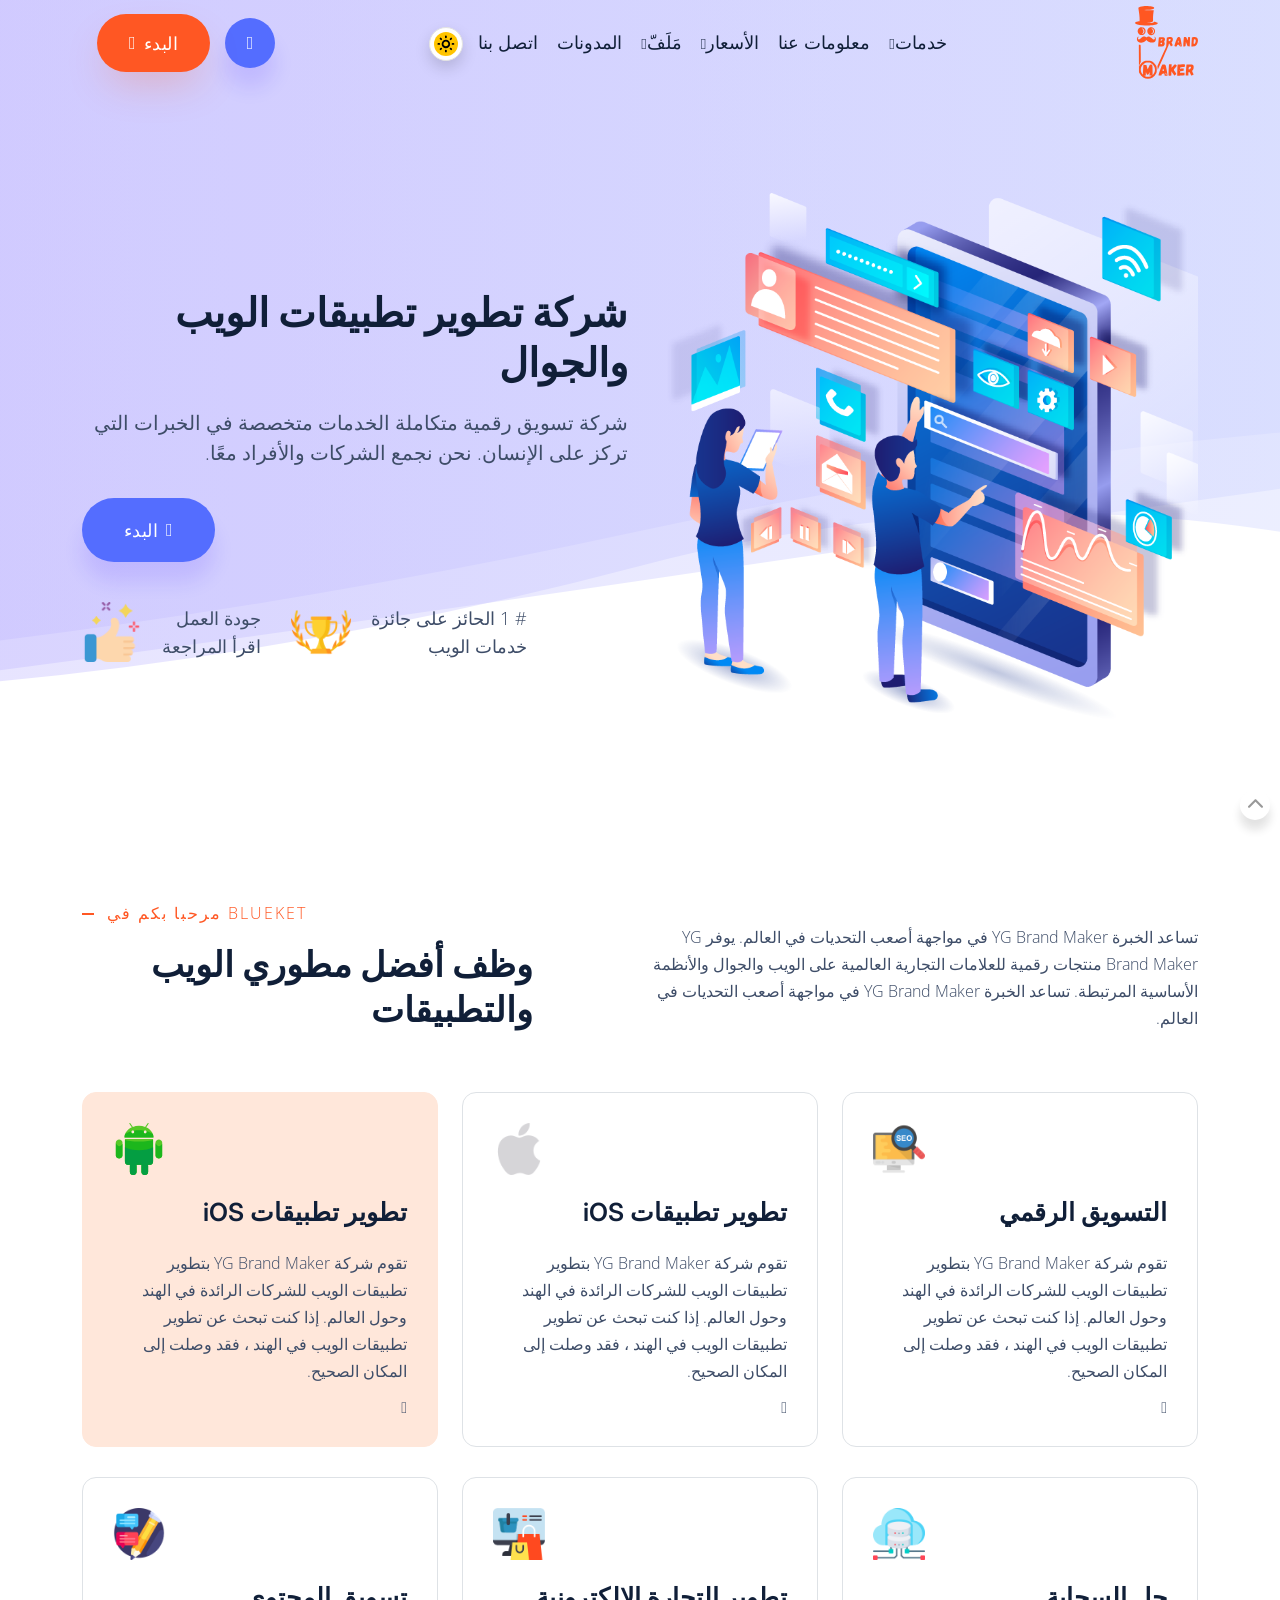
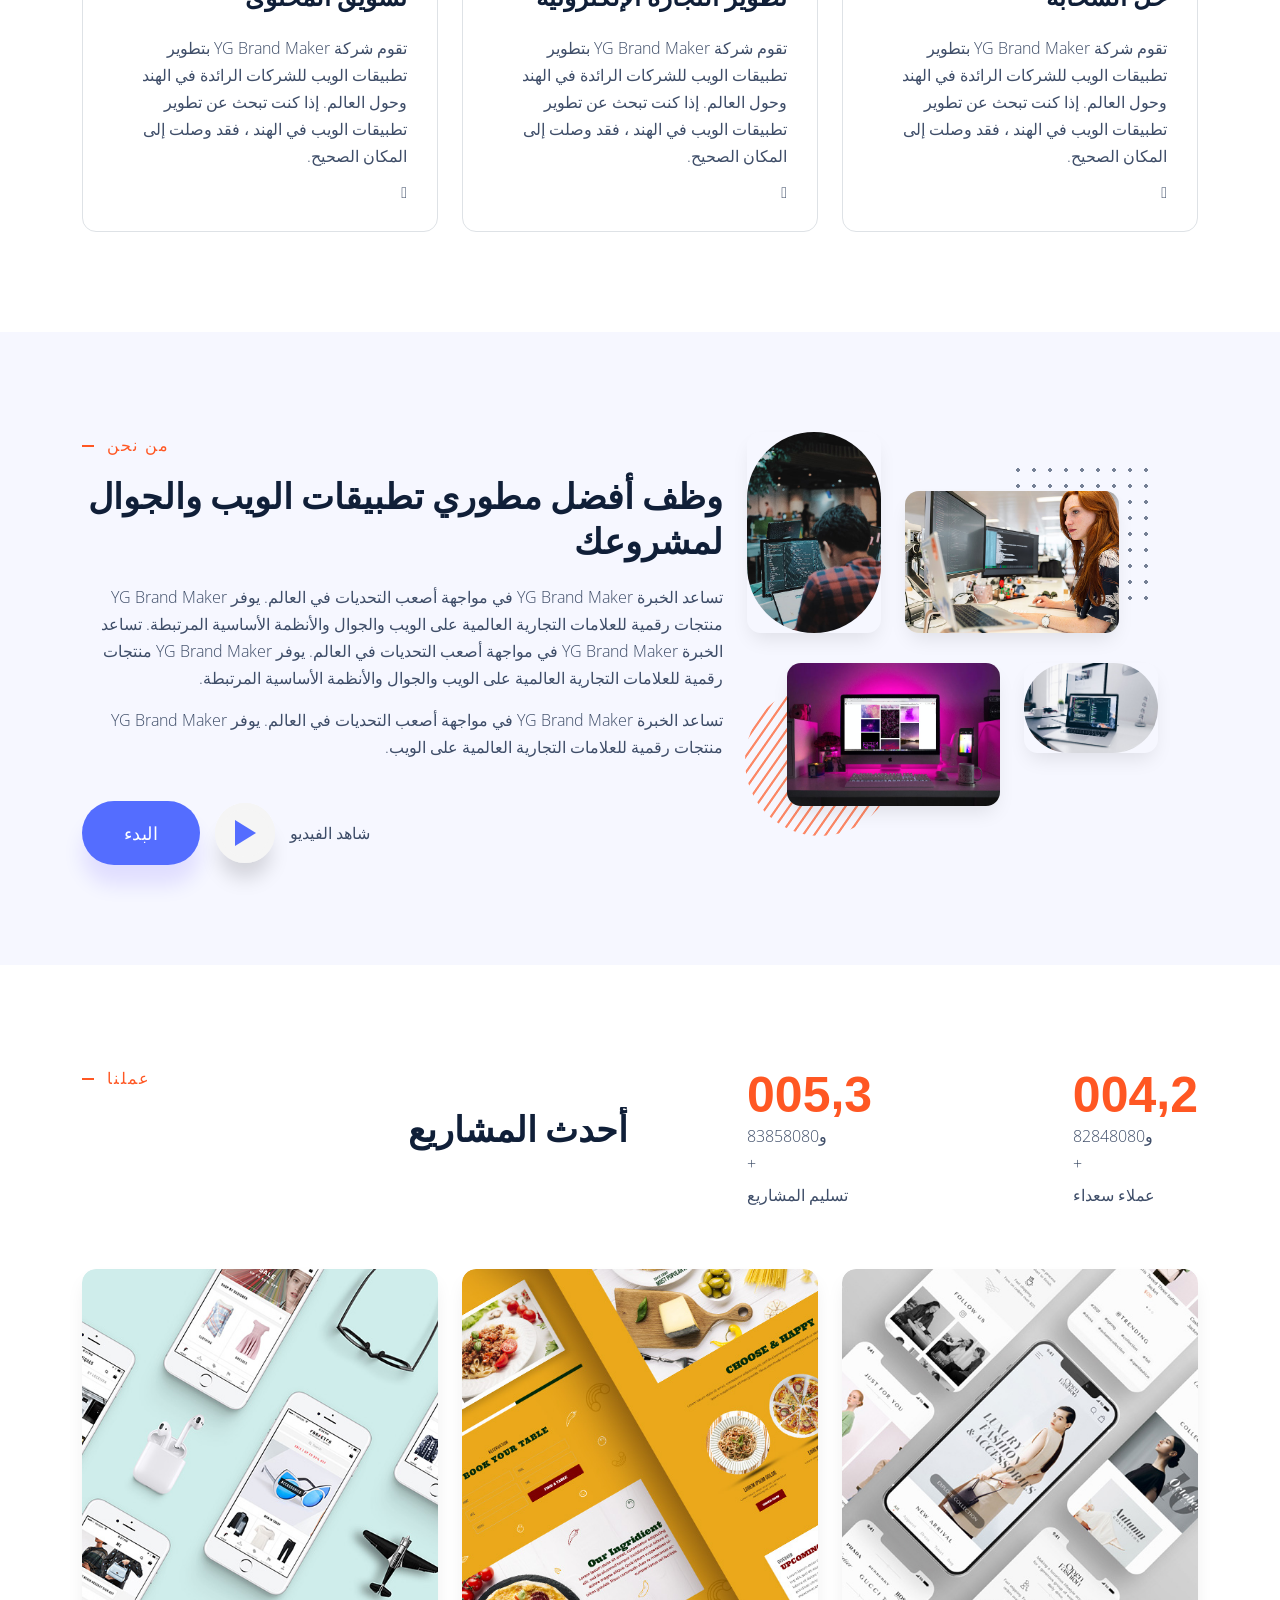
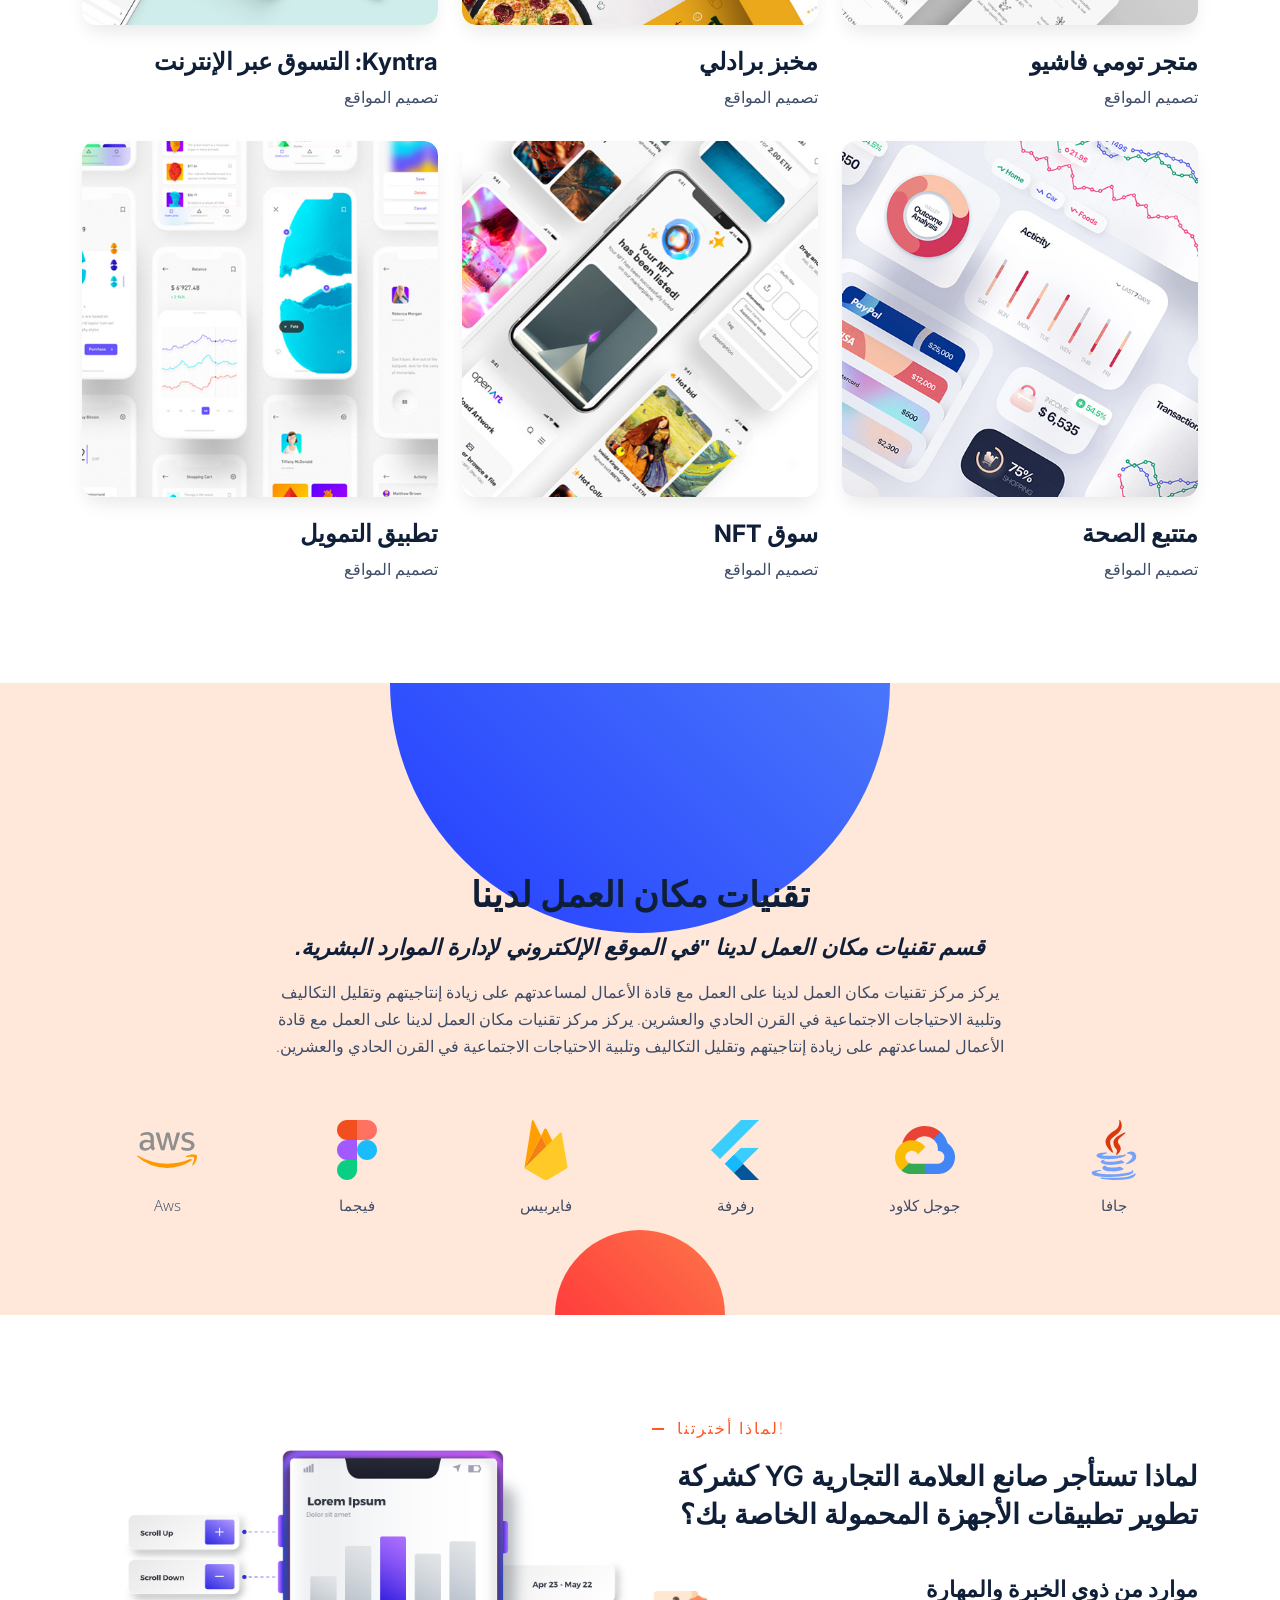
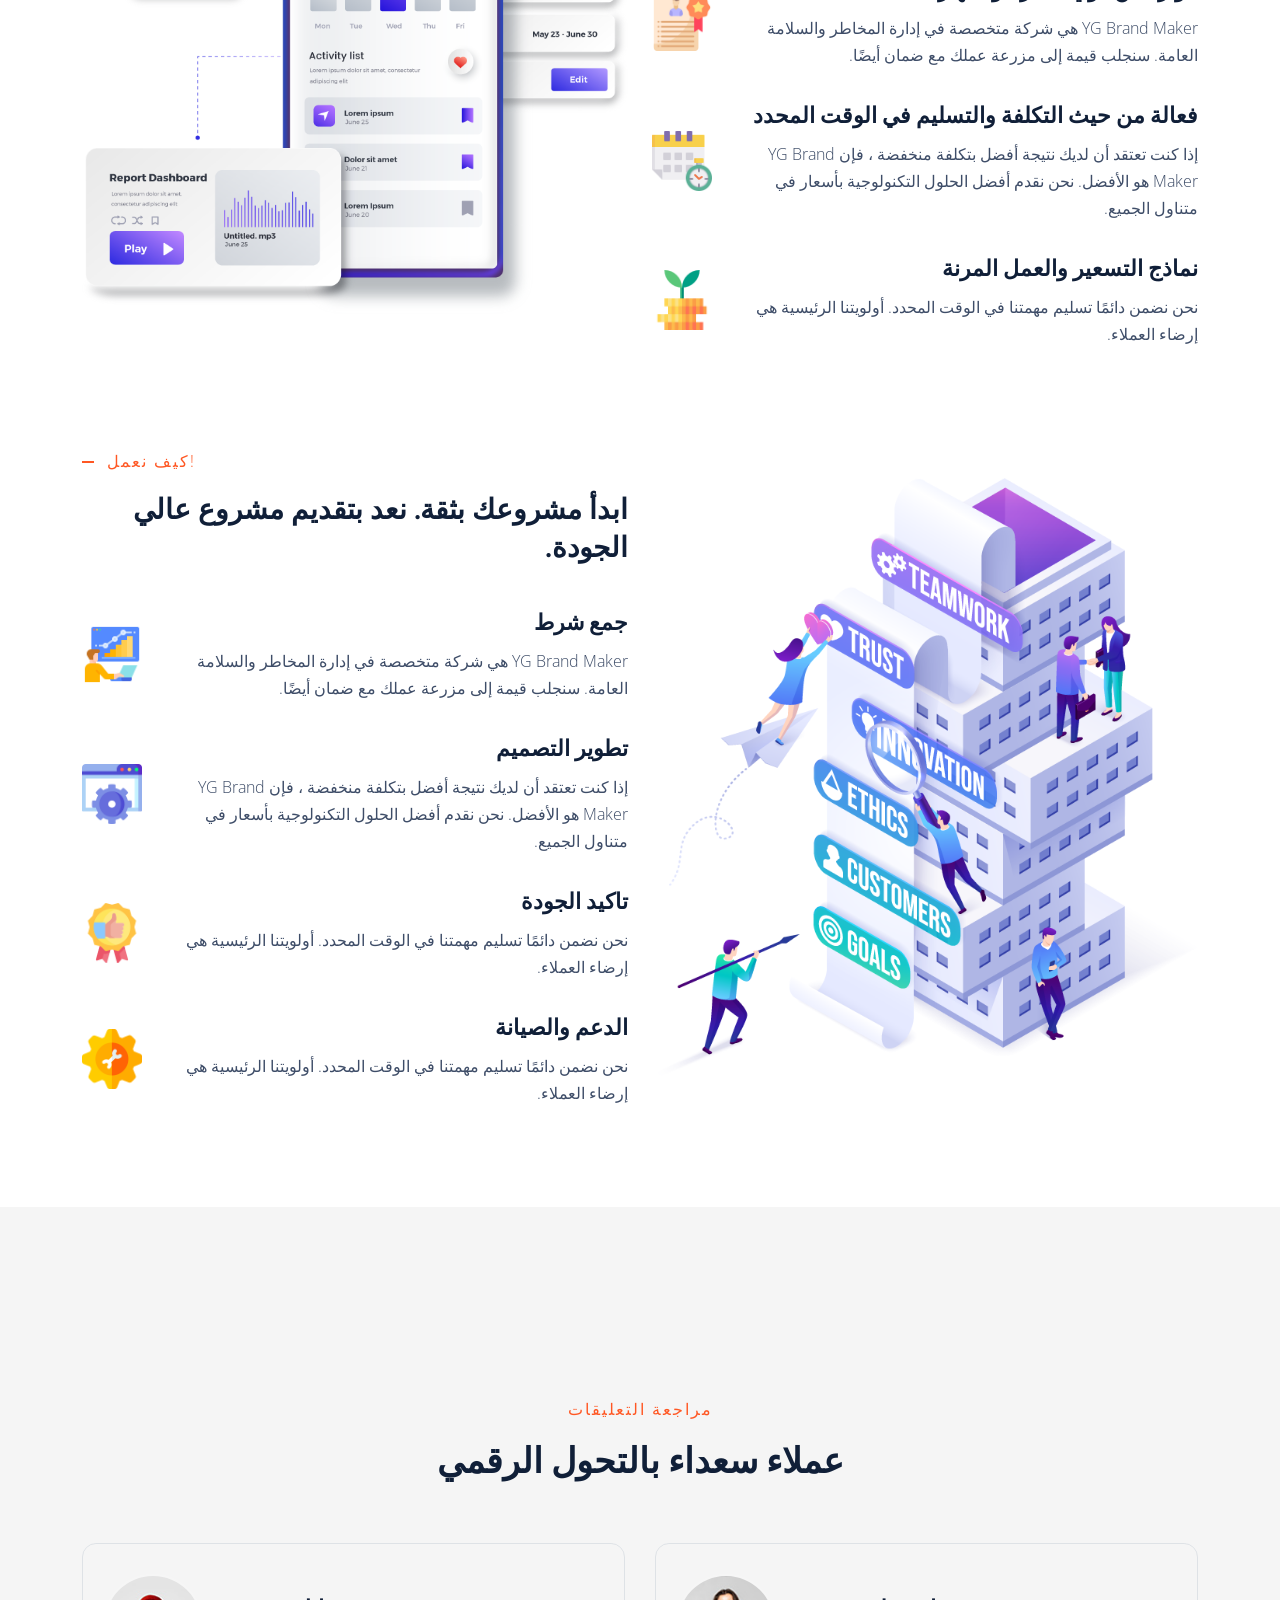
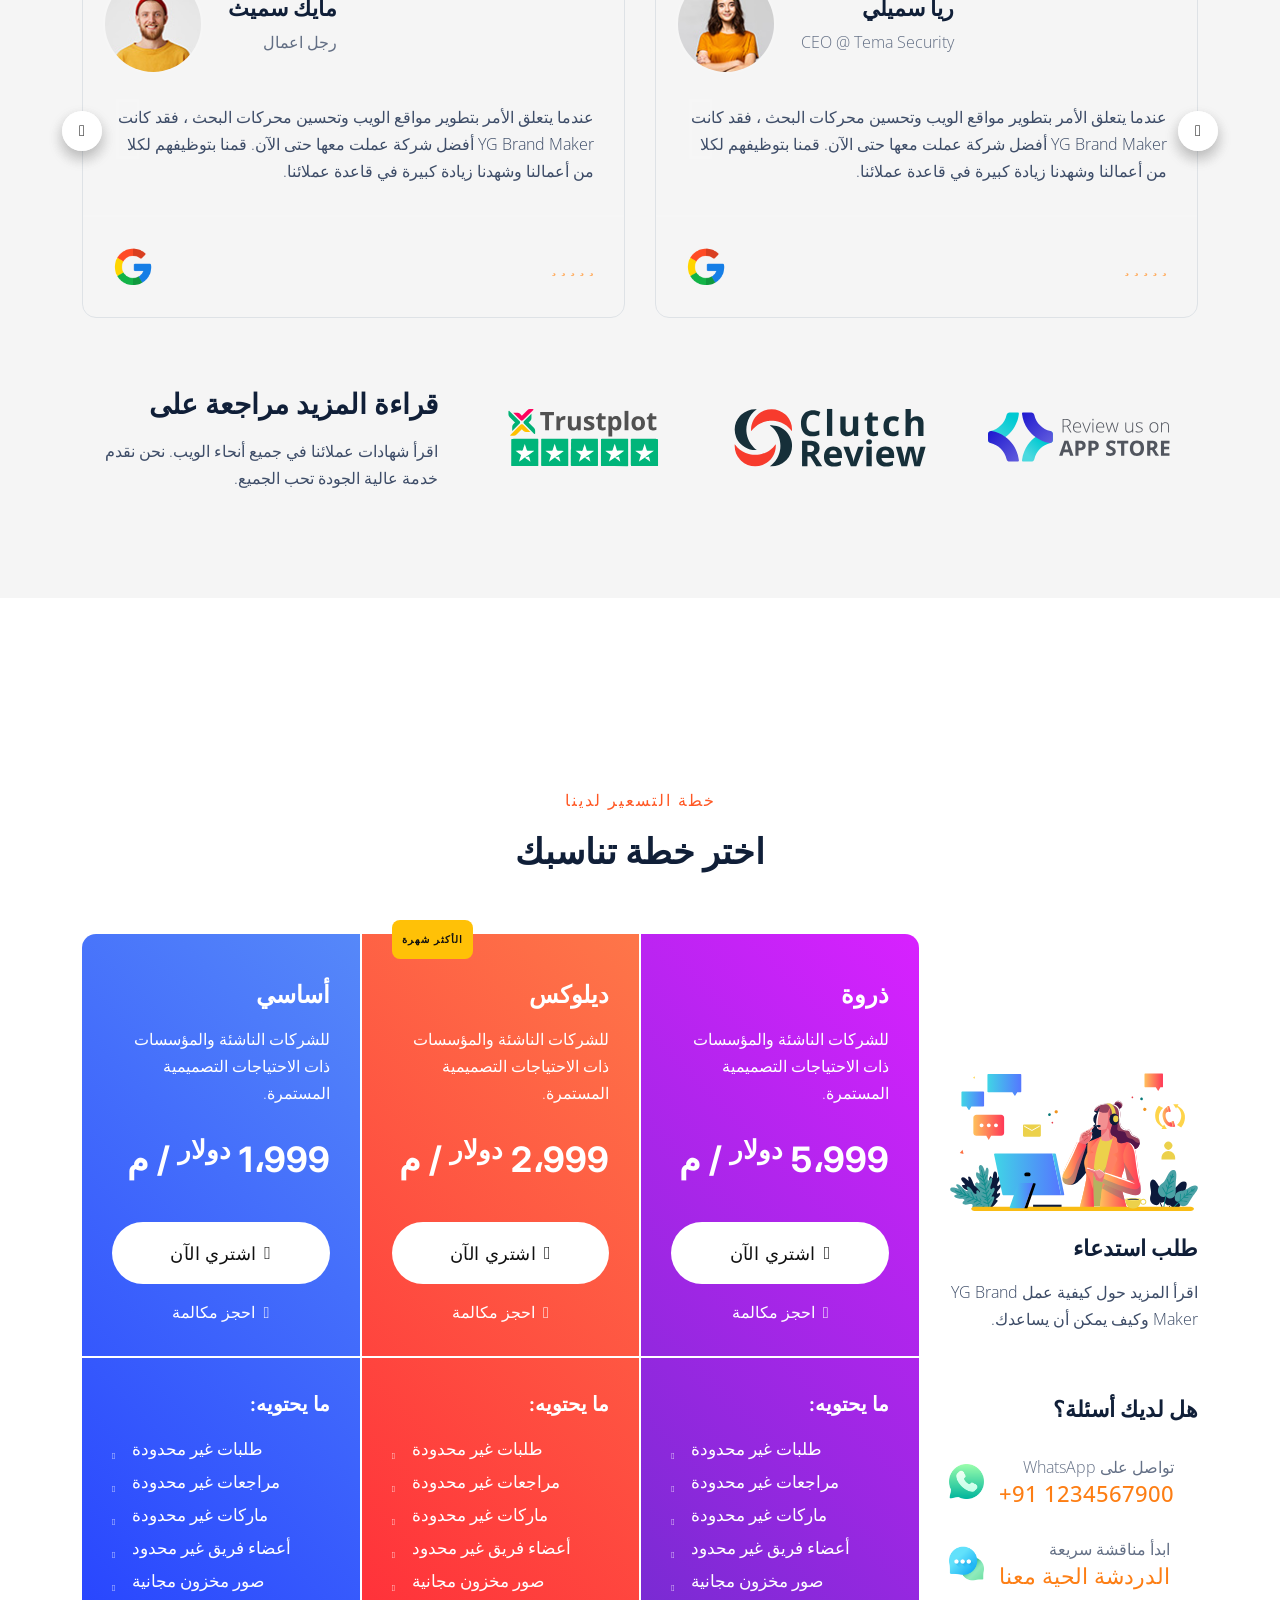
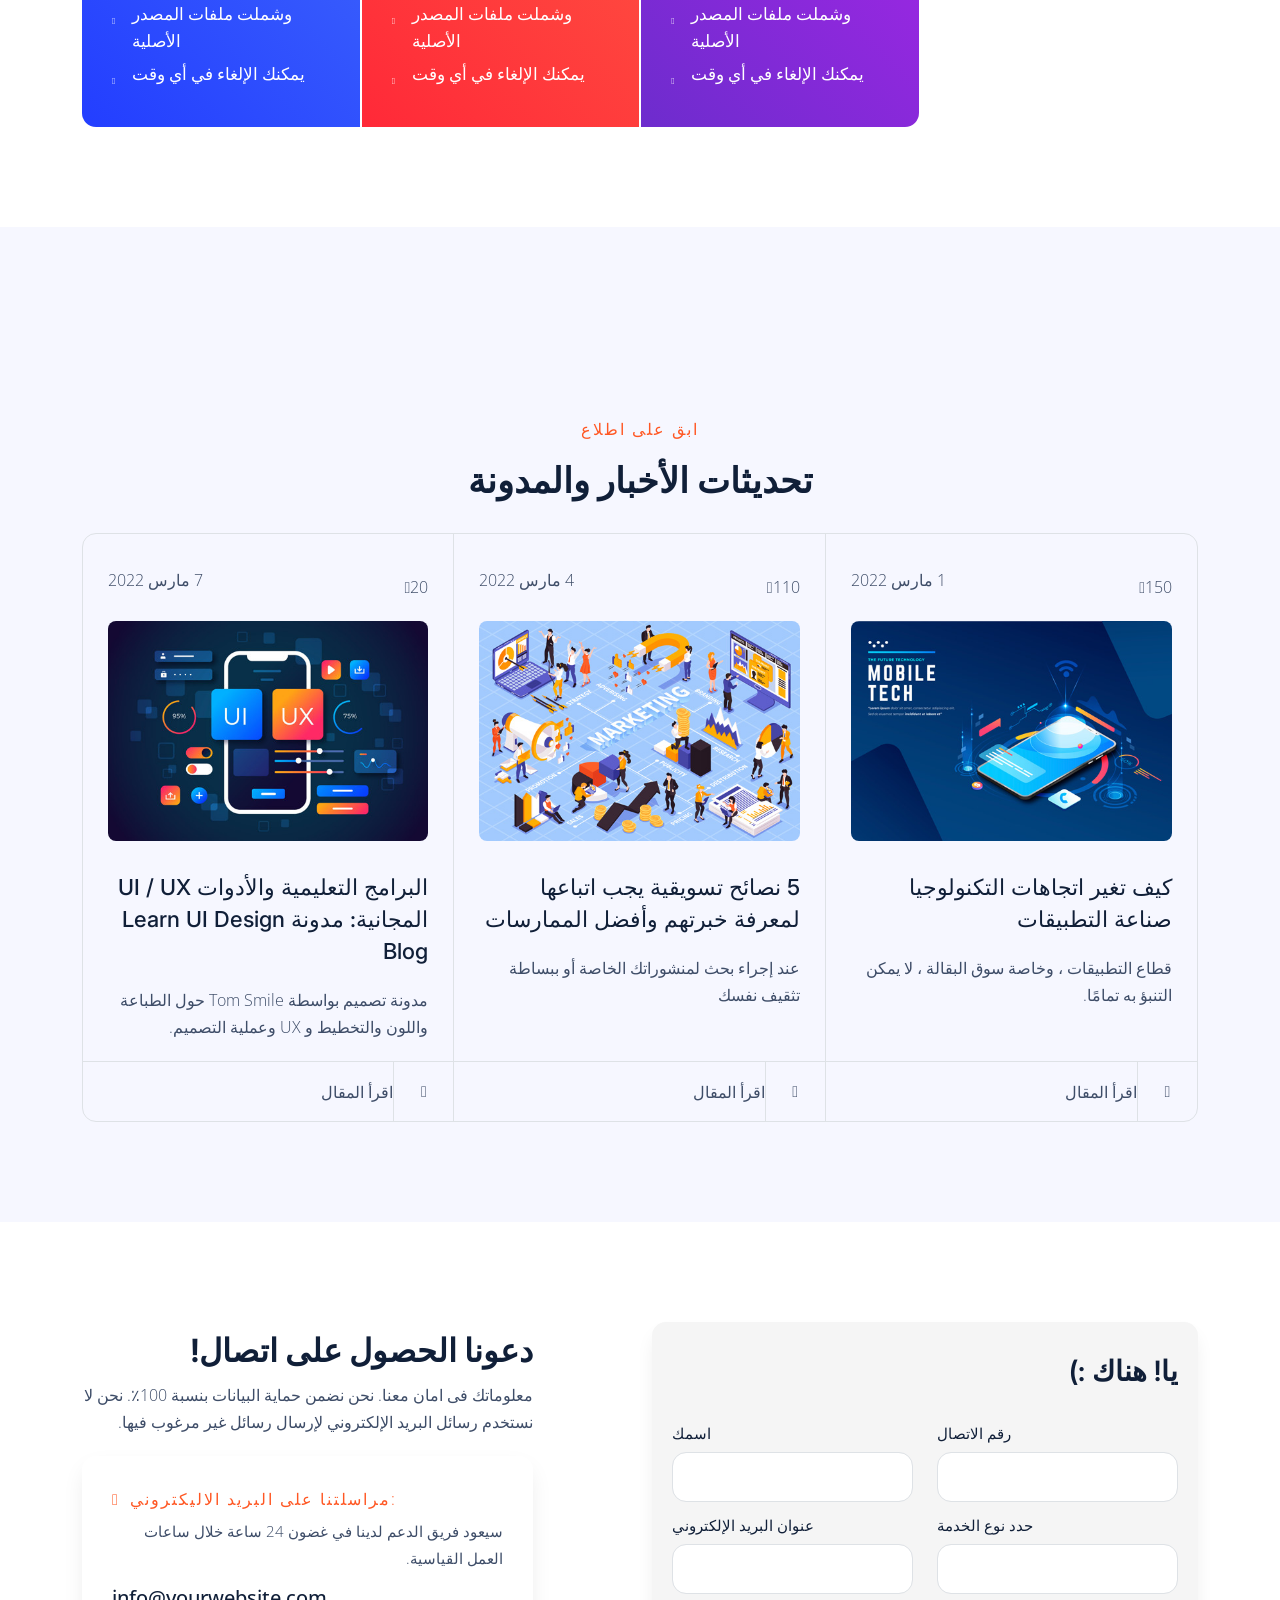
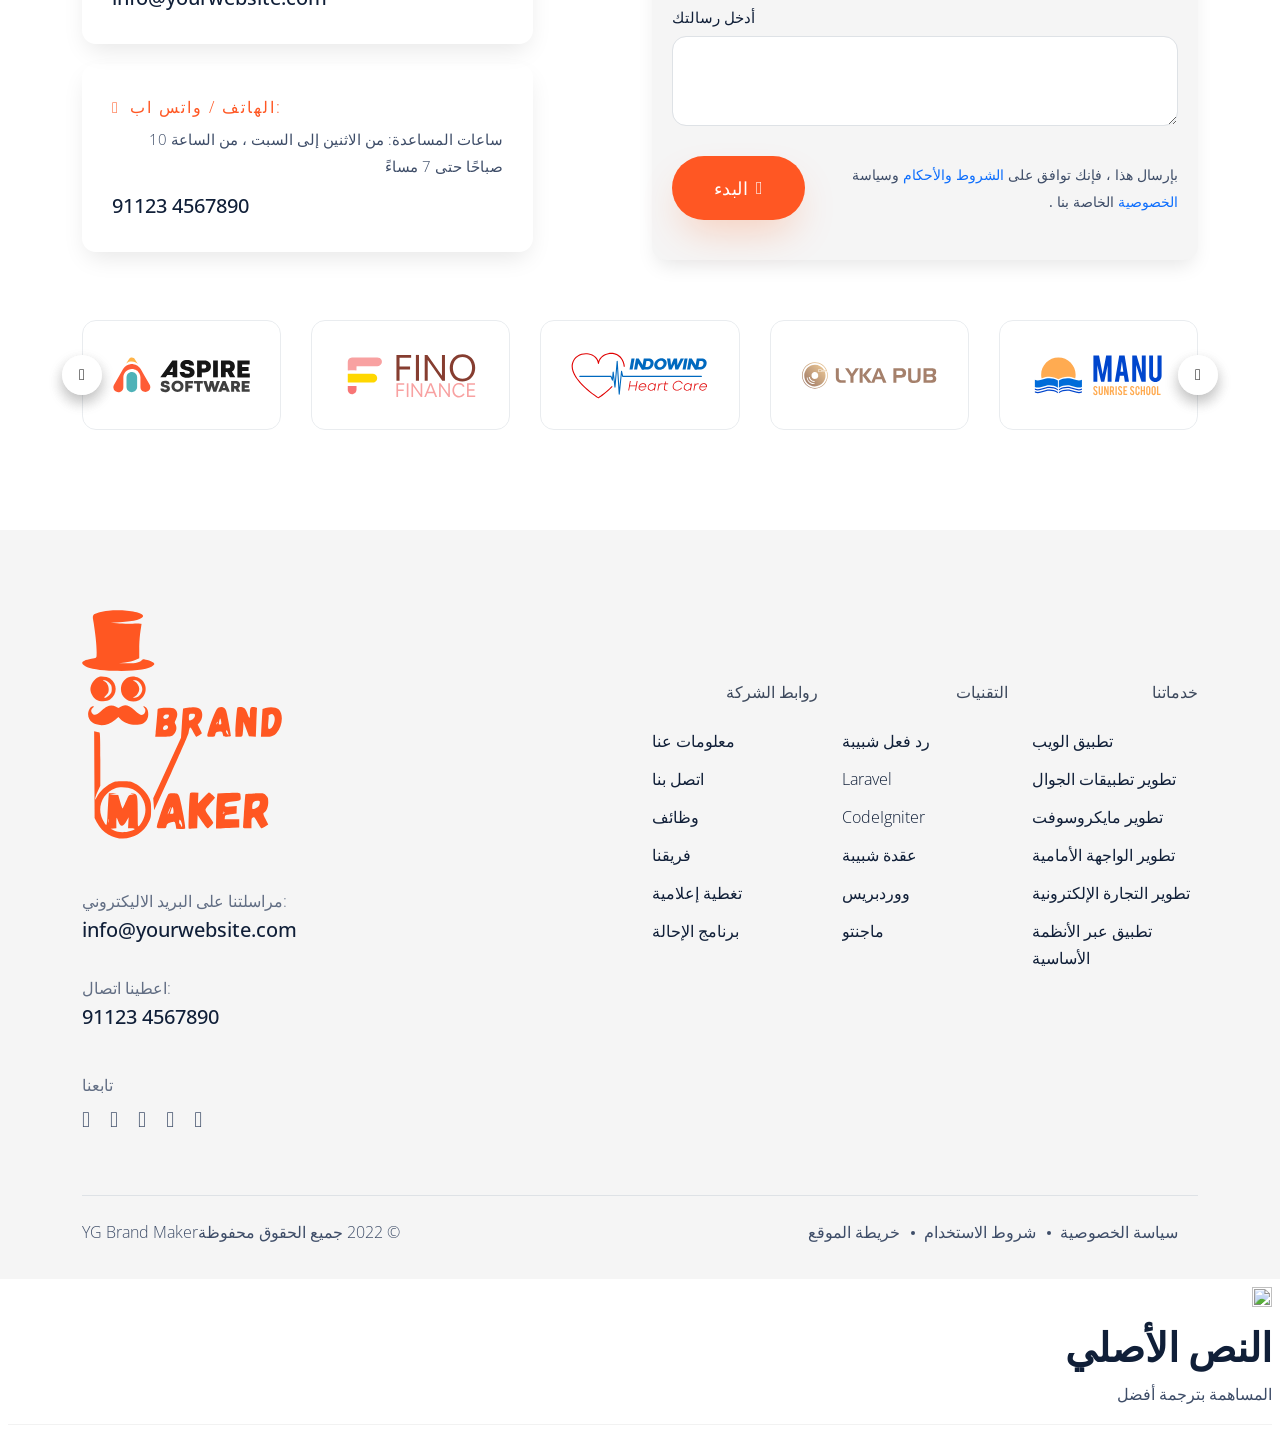
==== commit d36a0a18: "5 5" ====
--- a/index.html
+++ b/index.html
@@ -1,377 +1,654 @@
 <html lang="ar" class="translated-rtl"><head>
-      <meta charset="utf-8">
-      <title>YG Brand Maker</title>
-      <!--Mega Tags-->
-      <meta name="description" content="Creative Agency, Marketing Agency Template">
-      <meta name="keywords" content="Creative Agency, Marketing Agency">
-      <meta name="author" content="SeparateWeb">
-      <meta name="viewport" content="width=device-width, initial-scale=1, shrink-to-fit=no minimum-scale=1">
-      <meta http-equiv="X-UA-Compatible" content="IE=edge">
-      <meta name="theme-color" content="#111">
-      <!--Website Favicon Logo-->
-      <link href="images/favicon.png" rel="icon">
-      <!--Plugin CSS Files-->
-      <link href="css/bootstrap.min.css" rel="stylesheet">
-      <link href="css/blueket.plugin.css" rel="stylesheet">
-      <!-- google font -->
-      <link href="https://fonts.googleapis.com/css2?family=Inter:wght@400;500;600;700;800;900&amp;family=Open+Sans:wght@400;500;600&amp;display=swap" rel="stylesheet">
-      <link href="https://fonts.googleapis.com/css2?family=Berkshire+Swash&amp;display=swap" rel="stylesheet">
-      <!--Custom CSS File-->   
-      <link href="css/style.css" rel="stylesheet">
-      <link href="css/responsive.css" rel="stylesheet">
-      <link href="css/colormode.css" rel="stylesheet">
-   <link type="text/css" rel="stylesheet" charset="UTF-8" href="https://www.gstatic.com/_/translate_http/_/ss/k=translate_http.tr.ER4joWrGMms.R.W.O/d=0/rs=AN8SPfoxdTL13DY0pmmXssbsBTFUq5LO-A/m=el_main_css"></head>
-   <body class="">
-      <!-- preloader code -->
-      <div class="preloader page-loaded">
-         <div class="preloader_inner"><font style="vertical-align: inherit;"><font style="vertical-align: inherit;">100٪</font></font></div>
-         <div class="loaderlogo"><img src="images/logo-white.svg" alt="شعار"></div>
+    <meta charset="utf-8">
+    <title>YG Brand Maker</title>
+    <!--Mega Tags-->
+    <meta name="description" content="Creative Agency, Marketing Agency Template">
+    <meta name="keywords" content="Creative Agency, Marketing Agency">
+    <meta name="author" content="SeparateWeb">
+    <meta name="viewport" content="width=device-width, initial-scale=1, shrink-to-fit=no">
+    <meta http-equiv="X-UA-Compatible" content="IE=edge">
+    <meta name="theme-color" content="#111">
+    <!--Website Favicon Logo-->
+    <link href="images/favicon.png" rel="icon">
+    <!--Plugin CSS Files-->
+    <link href="css/bootstrap.min.css" rel="stylesheet">
+    <link href="css/blueket.plugin.css" rel="stylesheet">
+    <!-- google font -->
+    <link href="https://fonts.googleapis.com/css2?family=Inter:wght@400;500;600;700;800;900&amp;family=Open+Sans:wght@400;500;600&amp;display=swap" rel="stylesheet">
+    <!--Custom CSS File-->   
+    <link href="css/style.css" rel="stylesheet">
+    <link href="css/responsive.css" rel="stylesheet">
+    <link href="css/colormode.css" rel="stylesheet">
+  <link type="text/css" rel="stylesheet" charset="UTF-8" href="https://www.gstatic.com/_/translate_http/_/ss/k=translate_http.tr.ER4joWrGMms.R.W.O/d=0/rs=AN8SPfoxdTL13DY0pmmXssbsBTFUq5LO-A/m=el_main_css"></head>
+  <body class="">
+    <!-- preloader code -->
+    <div class="preloader page-loaded">
+      <div class="preloader_inner"><font style="vertical-align: inherit;"><font style="vertical-align: inherit;">100٪</font></font></div>
+      <div class="loaderlogo"><img src="images/logo-white.svg" alt="شعار"></div>
+    </div>
+    <!-- preloader code -->
+        <!--Start header -->
+        <header class="header animation sticky">
+          <div class="container">
+             <div class="wrapper">
+                <!-- header logo -->
+                <div class="header-item-left">
+                   <a href="index.html" class="brandlogo">
+                   <img src="images/logo-white.svg" alt="شعار" class="light">
+                   <img src="images/logo-black.svg" alt="شعار" class="dark">
+                   </a>
+                </div>
+                <!-- header nav -->
+                <div class="header-item-center hic">
+                   <div class="overlay"></div>
+                   <nav class="menu animation" id="menu">
+                      <div class="menu-mobile-header">
+                         <button type="button" class="menu-mobile-arrow"><i class="fa-solid fa-angle-left"></i></button>
+                         <div class="menu-mobile-title"></div>
+                         <button type="button" class="menu-mobile-close"><i class="fa-solid fa-xmark"></i></button>
+                      </div>
+                      <ul class="menu-section">
+                         <li class="menu-item-has-children">
+                            <a href="#."><font style="vertical-align: inherit;"><font style="vertical-align: inherit;">خدمات</font></font><i class="fa-solid fa-angle-down"></i></a>
+                            <div class="menu-subs menu-column-1">
+                               <ul>
+                                
+                                <li><a href="services-marketing-agency.html"><font style="vertical-align: inherit;"><font style="vertical-align: inherit;">وكالة التسويق</font></font></a></li>
+                                <li><a href="services-web-design.html"><font style="vertical-align: inherit;"><font style="vertical-align: inherit;">تصميم المواقع</font></font></a></li>
+                                <li><a href="services-app-development.html"><font style="vertical-align: inherit;"><font style="vertical-align: inherit;">تطوير التطبيقات</font></font></a></li>
+                                <li><a href="services-business-startup.html"><font style="vertical-align: inherit;"><font style="vertical-align: inherit;">بدء الأعمال التجارية</font></font></a></li>
+                                <li><a href="services-graphic-design.html"><font style="vertical-align: inherit;"><font style="vertical-align: inherit;">التصميم الجرافيكي</font></font></a></li>
+                                <li><a href="services-branding-agency.html"><font style="vertical-align: inherit;"><font style="vertical-align: inherit;">وكالة العلامات التجارية</font></font></a></li>                                 
+                                <li><a href="services-digital-agency.html"><font style="vertical-align: inherit;"><font style="vertical-align: inherit;">الوكالة الرقمية</font></font></a></li>
+                                <li><a href="services-freelancer.html"><font style="vertical-align: inherit;"><font style="vertical-align: inherit;">محفظة فريلانسر</font></font></a></li> 
+                               </ul>
+                            </div>
+                         </li>
+                         <li class="menu-item-has-children">
+                            <a href="about.html"><font style="vertical-align: inherit;"><font style="vertical-align: inherit;">معلومات عنا</font></font></a>
+                         </li>
+                         <li class="menu-item-has-children">
+                            <a href="#."><font style="vertical-align: inherit;"><font style="vertical-align: inherit;">الأسعار</font></font><i class="fa-solid fa-angle-down"></i></a>
+                            <div class="menu-subs menu-column-1">
+                               <ul>
+                                  <li><a href="E-Marketing.html"><font style="vertical-align: inherit;"><font style="vertical-align: inherit;">التسويق الإلكتروني</font></font></a></li>
+                                  <li><a href="Website-design-and-development.html"><font style="vertical-align: inherit;"><font style="vertical-align: inherit;">تصميم وتطوير الموقع</font></font></a></li>
+                                  <li><a href="Visual-identity-design.html"><font style="vertical-align: inherit;"><font style="vertical-align: inherit;">تصميم الهوية المرئية</font></font></a></li>
+                               </ul>
+                            </div>
+                         </li>
+                         <li class="menu-item-has-children">
+                            <a href="#."><font style="vertical-align: inherit;"><font style="vertical-align: inherit;">مَلَفّ</font></font><i class="fa-solid fa-angle-down"></i></a>
+                            <div class="menu-subs menu-column-1">
+                               <ul>
+                                  <li><a href="Portfolio-E-Marketing.html"><font style="vertical-align: inherit;"><font style="vertical-align: inherit;">محفظة التسويق الإلكتروني</font></font></a></li>
+                                  <li><a href=" Portfolio-Website-design-and-development.html"><font style="vertical-align: inherit;"><font style="vertical-align: inherit;">تصميم موقع المحفظة وتطويره</font></font></a></li>
+                                  <li><a href="Portfolio-Visual-identity-design.html"><font style="vertical-align: inherit;"><font style="vertical-align: inherit;">تصميم هوية المحفظة Visua</font></font></a></li>
+                               </ul>
+                            </div>
+                         </li>
+                         <li class="menu-item-has-children">
+                            <a href="blogs.html"><font style="vertical-align: inherit;"><font style="vertical-align: inherit;">المدونات</font></font></a>
+                         </li>
+                         <li class="menu-item-has-children">
+                            <a href="contact.html"><font style="vertical-align: inherit;"><font style="vertical-align: inherit;">اتصل بنا</font></font></a>
+                         </li>
+                         <li class="darkmodeswitch">
+                            <div class="switch-wrapper"> <label class="switch" for="blueket"> <input type="checkbox" id="blueket">  <span class="slider round"></span> </label> </div>
+                         </li>
+                      </ul>
+                   </nav>
+                </div>
+                <!-- header action -->
+                <div class="header-item-right headeraction">
+                   <ul>
+                      <li><a href="#" data-bs-toggle="offcanvas" data-bs-target="#offcanvasRight" aria-controls="offcanvasRight" class="menu-icon"><i class="fa-solid fa-phone"></i></a>       </li>
+                      <li><a href="contact-1.html" class="sw-btn sw-orange-btn header-btn"><font style="vertical-align: inherit;"><font style="vertical-align: inherit;">البدء</font></font><i class="fa-solid fa-arrow-trend-up"></i></a></li>
+                      <li><button type="button" class="menu-mobile-toggle"> <span></span>  <span></span> <span></span> <span></span> </button> </li>
+                   </ul>
+                </div>
+             </div>
+          </div>
+       </header>
+       <!--End header -->
+    <!-- sidebar menu -->
+    <div class="offcanvas offcanvas-end sidebar-offcanvas" tabindex="-1" id="offcanvasRight">
+      <div class="offcanvas-header">
+        <div class="sidebarlogooff">
+          <img src="images/logo-white.svg" alt="شعار" class="sidewhitelogo">
+          <img src="images/logo-black.svg" alt="شعار" class="sidedarklogo">
+        </div>
+        <div class="cbtn">
+          <div class="btnclose"> <button type="button" class="btn-close text-reset" data-bs-dismiss="offcanvas" aria-label="يغلق"></button></div>
+        </div>
       </div>
-      <!-- preloader code -->
-      
-     <!--Start header -->
-     <header class="header animation sticky">
+      <div class="offcanvas-body">
+        <div class="sidebarbody">
+          <h4 class="mb10"><font style="vertical-align: inherit;"><font style="vertical-align: inherit;">ابقى على تواصل</font></font></h4>
+          <p><font style="vertical-align: inherit;"><font style="vertical-align: inherit;">يرجى ملء النموذج أدناه إذا كانت لديك خطة أو مشروع في الاعتبار ترغب في مشاركته معنا.</font></font></p>
+          <div class="sidebarcontactblock mt50">
+            <div class="contactnumberdiv">
+              <p class="mb5 linktitle"><font style="vertical-align: inherit;"><font style="vertical-align: inherit;">نحن متواجدون 24/7. </font><font style="vertical-align: inherit;">اتصل الان.</font></font></p>
+              <a href="#"><i class="fa-solid fa-tty mr10"></i><font style="vertical-align: inherit;"><font style="vertical-align: inherit;">91123 4567890</font></font></a>
+              <a href="#"><i class="fa-brands fa-whatsapp mr10"></i><font style="vertical-align: inherit;"><font style="vertical-align: inherit;">91123 4567890</font></font></a>
+            </div>
+            <div class="contactnumberdiv mt30">
+              <p class="mb5 linktitle"><font style="vertical-align: inherit;"><font style="vertical-align: inherit;">مراسلتنا على البريد الاليكتروني:</font></font></p>
+              <a href="#"><i class="fa-solid fa-envelope mr10"></i> <font style="vertical-align: inherit;"><font style="vertical-align: inherit;">hr@yourwebsite.com</font></font></a>
+              <a href="#"><i class="fa-solid fa-envelope mr10"></i> <font style="vertical-align: inherit;"><font style="vertical-align: inherit;">info@yourwebsite.com</font></font></a>
+            </div>
+            <div class="social-link-sw mt30">
+              <span class="linktitle"><font style="vertical-align: inherit;"><font style="vertical-align: inherit;">تابعنا</font></font></span>
+              <ul class="footer-social-sw mt10 sw-hover-2">
+                <li><a href="#"><i class="fab fa-twitter" aria-hidden="true"></i></a></li>
+                <li> <a href="#"><i class="fab fa-facebook-f" aria-hidden="true"></i></a></li>
+                <li><a href="#"><i class="fab fa-youtube" aria-hidden="true"></i></a></li>
+                <li><a href="#"><i class="fab fa-linkedin-in" aria-hidden="true"></i></a></li>
+                <li> <a href="#"><i class="fab fa-instagram" aria-hidden="true"></i></a> </li>
+              </ul>
+            </div>
+          </div>
+          <div class="blueketcotactform-sw-blogpage mt50">
+            <span class="scriptheading mb30"><font style="vertical-align: inherit;"><font style="vertical-align: inherit;">اطلب اقتباس</font></font></span>
+            <form class="row">
+              <div class="col-lg-12 mb20">
+                <div class="form-inputs">
+                  <input type="text" class="form-controls" placeholder="اسم">              
+                </div>
+              </div>
+              <div class="col-lg-12 mb20">
+                <div class="form-inputs">      
+                  <input type="email" class="form-controls" placeholder="رقم الهاتف المحمول">              
+                </div>
+              </div>
+              <div class="col-lg-12 mb20">
+                <div class="form-inputs">      
+                  <textarea class="form-controls sw-textarea" rows="3" placeholder="أدخل رسالة"></textarea>            
+                </div>
+              </div>
+              <div class="col-lg-12 mb20 mt20">
+                <div class="form-inputs plus-terms">
+                  <button type="submit" class="sw-btn sw-orange-btn"><font style="vertical-align: inherit;"><font style="vertical-align: inherit;">يُقدِّم</font></font><i class="fa-solid fa-arrow-trend-up"></i></button>              
+                </div>
+              </div>
+            </form>
+          </div>
+        </div>
+      </div>
+    </div>
+    <!-- sidebar menu -->
+
+    <!--start sw-hero-section -->
+    <section class="services-3-hero">
+      <div class="container zup">
+        <div class="row v-center">
+          <div class="col-lg-6">
+            <div class="hero-content">
+              <h1 class="mb20 text-gradient-1 wow fadeInUp" data-wow-delay=".2s" style="visibility: visible; animation-delay: 0.2s; animation-name: fadeInUp;"><font style="vertical-align: inherit;"><font style="vertical-align: inherit;">شركة تطوير تطبيقات الويب والجوال</font></font></h1>
+              <p class="wow fadeInUp" data-wow-delay=".4s" style="visibility: visible; animation-delay: 0.4s; animation-name: fadeInUp;"><font style="vertical-align: inherit;"><font style="vertical-align: inherit;">شركة تسويق رقمية متكاملة الخدمات متخصصة في الخبرات التي تركز على الإنسان. </font><font style="vertical-align: inherit;">نحن نجمع الشركات والأفراد معًا.</font></font></p>
+              <div class="mt30">
+                <a href="contact-1.html" class="sw-btn sw-blue-btn wow fadeInUp" data-wow-delay=".6s" style="visibility: visible; animation-delay: 0.6s; animation-name: fadeInUp;"><font style="vertical-align: inherit;"><font style="vertical-align: inherit;">البدء</font></font><i class="fa-solid fa-arrow-trend-up"></i></a>
+              </div>
+              <div class="uniqpont cardaclr wow fadeInUp" data-wow-delay=".6s" style="visibility: visible; animation-delay: 0.6s; animation-name: fadeInUp;">
+                <div class="mediablock">
+                  <div class="icondiv"><a href="#."><img src="images/icons/thumbs-up.png" alt="أيقونة"></a></div>
+                  <div class="mediainfoblock">
+                    <a href="#.">
+                      <p class="linktitle"><font style="vertical-align: inherit;"><font style="vertical-align: inherit;">جودة العمل </font></font><br><font style="vertical-align: inherit;"><font style="vertical-align: inherit;">اقرأ المراجعة</font></font></p>
+                    </a>
+                  </div>
+                </div>
+                <div class="mediablock">
+                  <div class="icondiv"><a href="#."><img src="images/icons/winner.png" alt="أيقونة"></a></div>
+                  <div class="mediainfoblock">
+                    <a href="#.">
+                      <p class="linktitle"><font style="vertical-align: inherit;"><font style="vertical-align: inherit;"># 1 الحائز على جائزة </font></font><br><font style="vertical-align: inherit;"><font style="vertical-align: inherit;">خدمات الويب</font></font></p>
+                    </a>
+                  </div>
+                </div>
+              </div>
+            </div>
+          </div>
+          <div class="col-lg-6">
+            <div class="card-img-round mmt40 wow fadeIn" data-wow-delay=".6s" style="visibility: visible; animation-delay: 0.6s; animation-name: fadeIn;">
+              <img src="images/hero/uidesign.png" alt="تصميم الويب">
+            </div>
+          </div>
+        </div>
+      </div>
+    </section>
+    <!--end sw-hero-section -->
+
+    <!-- start sw-about block -->
+    <section class="section-space pt0 white-bg black-bg-0">
       <div class="container">
-         <div class="wrapper">
-            <!-- header logo -->
-            <div class="header-item-left">
-               <a href="index.html" class="brandlogo">
-               <img src="images/logo-white.svg" alt="شعار" class="light">
-               <img src="images/logo-black.svg" alt="شعار" class="dark">
-               </a>
-            </div>
-            <!-- header nav -->
-            <div class="header-item-center hic">
-               <div class="overlay"></div>
-               <nav class="menu animation" id="menu">
-                  <div class="menu-mobile-header">
-                     <button type="button" class="menu-mobile-arrow"><i class="fa-solid fa-angle-left"></i></button>
-                     <div class="menu-mobile-title"></div>
-                     <button type="button" class="menu-mobile-close"><i class="fa-solid fa-xmark"></i></button>
-                  </div>
-                  <ul class="menu-section">
-                     <li class="menu-item-has-children">
-                        <a href="#."><font style="vertical-align: inherit;"><font style="vertical-align: inherit;">خدمات</font></font><i class="fa-solid fa-angle-down"></i></a>
-                        <div class="menu-subs menu-column-1">
-                           <ul>
-                              
-                              <li><a href="services-marketing-agency.html"><font style="vertical-align: inherit;"><font style="vertical-align: inherit;">وكالة التسويق</font></font></a></li>
-                              <li><a href="services-web-design.html"><font style="vertical-align: inherit;"><font style="vertical-align: inherit;">تصميم المواقع</font></font></a></li>
-                              <li><a href="services-app-development.html"><font style="vertical-align: inherit;"><font style="vertical-align: inherit;">تطوير التطبيقات</font></font></a></li>
-                              <li><a href="services-business-startup.html"><font style="vertical-align: inherit;"><font style="vertical-align: inherit;">بدء الأعمال التجارية</font></font></a></li>
-                              <li><a href="services-graphic-design.html"><font style="vertical-align: inherit;"><font style="vertical-align: inherit;">التصميم الجرافيكي</font></font></a></li>
-                              <li><a href="services-branding-agency.html"><font style="vertical-align: inherit;"><font style="vertical-align: inherit;">وكالة العلامات التجارية</font></font></a></li>                                 
-                              <li><a href="services-digital-agency.html"><font style="vertical-align: inherit;"><font style="vertical-align: inherit;">الوكالة الرقمية</font></font></a></li>
-                              <li><a href="services-freelancer.html"><font style="vertical-align: inherit;"><font style="vertical-align: inherit;">محفظة فريلانسر</font></font></a></li> 
-                           </ul>
-                        </div>
-                     </li>
-                     <li class="menu-item-has-children">
-                        <a href="about.html"><font style="vertical-align: inherit;"><font style="vertical-align: inherit;">معلومات عنا</font></font></a>
-                     </li>
-                     <li class="menu-item-has-children">
-                        <a href="#."><font style="vertical-align: inherit;"><font style="vertical-align: inherit;">الأسعار</font></font><i class="fa-solid fa-angle-down"></i></a>
-                        <div class="menu-subs menu-column-1">
-                           <ul>
-                              <li><a href="E-Marketing.html"><font style="vertical-align: inherit;"><font style="vertical-align: inherit;">التسويق الإلكتروني</font></font></a></li>
-                              <li><a href="Website-design-and-development.html"><font style="vertical-align: inherit;"><font style="vertical-align: inherit;">تصميم وتطوير الموقع</font></font></a></li>
-                              <li><a href="Visual-identity-design.html"><font style="vertical-align: inherit;"><font style="vertical-align: inherit;">تصميم الهوية المرئية</font></font></a></li>
-                           </ul>
-                        </div>
-                     </li>
-                     <li class="menu-item-has-children">
-                        <a href="#."><font style="vertical-align: inherit;"><font style="vertical-align: inherit;">مَلَفّ</font></font></a>
-                     </li>
-                     <li class="menu-item-has-children">
-                        <a href="blogs.html"><font style="vertical-align: inherit;"><font style="vertical-align: inherit;">المدونات</font></font></a>
-                     </li>
-                     <li class="menu-item-has-children">
-                        <a href="contact.html"><font style="vertical-align: inherit;"><font style="vertical-align: inherit;">اتصل بنا</font></font></a>
-                     </li>
-                     <li class="darkmodeswitch">
-                        <div class="switch-wrapper"> <label class="switch" for="blueket"> <input type="checkbox" id="blueket">  <span class="slider round"></span> </label> </div>
-                     </li>
-                  </ul>
-               </nav>
-            </div>
-            <!-- header action -->
-            <div class="header-item-right headeraction">
-               <ul>                 
-                  <li><a href="contact-1.html" class="sw-btn sw-orange-btn header-btn"><font style="vertical-align: inherit;"><font style="vertical-align: inherit;">البدء</font></font><i class="fa-solid fa-arrow-trend-up"></i></a></li>
-                  <li><button type="button" class="menu-mobile-toggle"> <span></span>  <span></span> <span></span> <span></span> </button> </li>
-               </ul>
-            </div>
-         </div>
+        <div class="row justify-content-between align-end">
+          <div class="col-lg-5">
+            <div class="about-conent paragraph">
+              <span class="scriptheading dashbefore mb15 wow fadeIn" data-wow-delay=".2s" data-wow-duration="1500ms" style="visibility: visible; animation-duration: 1500ms; animation-delay: 0.2s; animation-name: fadeIn;"><font style="vertical-align: inherit;"><font style="vertical-align: inherit;">مرحبا بكم في BLUEKET</font></font></span>
+              <h2 class="wow fadeIn" data-wow-delay=".4s" data-wow-duration="1500ms" style="visibility: visible; animation-duration: 1500ms; animation-delay: 0.4s; animation-name: fadeIn;"><font style="vertical-align: inherit;"><font style="vertical-align: inherit;">وظف أفضل مطوري الويب والتطبيقات</font></font></h2>
+            </div>
+          </div>
+          <div class="col-lg-6 mmt40">
+            <div class="about-conent paragraph">
+              <p class="wow fadeIn" data-wow-delay=".2s" data-wow-duration="1500ms" style="visibility: visible; animation-duration: 1500ms; animation-delay: 0.2s; animation-name: fadeIn;"><font style="vertical-align: inherit;"><font style="vertical-align: inherit;">تساعد الخبرة YG Brand Maker في مواجهة أصعب التحديات في العالم. </font><font style="vertical-align: inherit;">يوفر YG Brand Maker منتجات رقمية للعلامات التجارية العالمية على الويب والجوال والأنظمة الأساسية المرتبطة. </font><font style="vertical-align: inherit;">تساعد الخبرة YG Brand Maker في مواجهة أصعب التحديات في العالم.</font></font></p>
+            </div>
+          </div>
+        </div>
+          <div class="row mt30 services-three">
+            <div class="col-lg-4 col-sm-6 mt30 wow fadeIn" data-wow-delay=".1s" style="visibility: visible; animation-delay: 0.1s; animation-name: fadeIn;">
+              <div class="sw-card swbdr sw-cardx">
+                <div class="cardicon"><img src="images/icons/android.svg" alt="أيقونة"></div>
+                <h4><font style="vertical-align: inherit;"><font style="vertical-align: inherit;">تطوير تطبيقات iOS</font></font></h4>
+                <p><font style="vertical-align: inherit;"><font style="vertical-align: inherit;">تقوم شركة YG Brand Maker بتطوير تطبيقات الويب للشركات الرائدة في الهند وحول العالم. </font><font style="vertical-align: inherit;">إذا كنت تبحث عن تطوير تطبيقات الويب في الهند ، فقد وصلت إلى المكان الصحيح.</font></font></p>
+                 <p class="lnkarrow"><i class="fa-solid fa-arrow-up-right-from-square"></i></p>
+                 <a href="#" class="servicelink"></a>
+              </div>
+            </div>
+            <div class="col-lg-4 col-sm-6 mt30  wow fadeIn" data-wow-delay=".4s" style="visibility: visible; animation-delay: 0.4s; animation-name: fadeIn;">
+              <div class="sw-card swbdr white-bg">
+                <div class="cardicon"><img src="images/icons/ios.png" alt="أيقونة"></div>
+                <h4><font style="vertical-align: inherit;"><font style="vertical-align: inherit;">تطوير تطبيقات iOS</font></font></h4>
+                <p><font style="vertical-align: inherit;"><font style="vertical-align: inherit;">تقوم شركة YG Brand Maker بتطوير تطبيقات الويب للشركات الرائدة في الهند وحول العالم. </font><font style="vertical-align: inherit;">إذا كنت تبحث عن تطوير تطبيقات الويب في الهند ، فقد وصلت إلى المكان الصحيح.</font></font></p>
+                <p class="lnkarrow"><i class="fa-solid fa-arrow-up-right-from-square"></i></p>
+                <a href="#" class="servicelink"></a>
+              </div>
+            </div>
+            <div class="col-lg-4 col-sm-6 mt30 wow fadeIn" data-wow-delay=".7s" style="visibility: visible; animation-delay: 0.7s; animation-name: fadeIn;">
+              <div class="sw-card swbdr white-bg">
+                <div class="cardicon"><img src="images/icons/search-engine-optimization.png" alt="أيقونة"></div>
+                <h4><font style="vertical-align: inherit;"><font style="vertical-align: inherit;">التسويق الرقمي</font></font></h4>
+                <p><font style="vertical-align: inherit;"><font style="vertical-align: inherit;">تقوم شركة YG Brand Maker بتطوير تطبيقات الويب للشركات الرائدة في الهند وحول العالم. </font><font style="vertical-align: inherit;">إذا كنت تبحث عن تطوير تطبيقات الويب في الهند ، فقد وصلت إلى المكان الصحيح.</font></font></p>
+                <p class="lnkarrow"><i class="fa-solid fa-arrow-up-right-from-square"></i></p>
+                <a href="#" class="servicelink"></a>
+              </div>
+            </div>
+            <div class="col-lg-4 col-sm-6 mt30 wow fadeIn" data-wow-delay="1s" style="visibility: visible; animation-delay: 1s; animation-name: fadeIn;">
+              <div class="sw-card swbdr white-bg">
+                <div class="cardicon"><img src="images/icons/copywriting.png" alt="أيقونة"></div>
+                <h4><font style="vertical-align: inherit;"><font style="vertical-align: inherit;">تسويق المحتوى</font></font></h4>
+                <p><font style="vertical-align: inherit;"><font style="vertical-align: inherit;">تقوم شركة YG Brand Maker بتطوير تطبيقات الويب للشركات الرائدة في الهند وحول العالم. </font><font style="vertical-align: inherit;">إذا كنت تبحث عن تطوير تطبيقات الويب في الهند ، فقد وصلت إلى المكان الصحيح.</font></font></p>
+                <p class="lnkarrow"><i class="fa-solid fa-arrow-up-right-from-square"></i></p>
+                <a href="#" class="servicelink"></a>
+              </div>
+            </div>
+            <div class="col-lg-4 col-sm-6 mt30 wow fadeIn" data-wow-delay="1.3s" style="visibility: visible; animation-delay: 1.3s; animation-name: fadeIn;">
+              <div class="sw-card swbdr white-bg">
+                <div class="cardicon"><img src="images/icons/shop.png" alt="أيقونة"></div>
+                <h4><font style="vertical-align: inherit;"><font style="vertical-align: inherit;">تطوير التجارة الإلكترونية</font></font></h4>
+                <p><font style="vertical-align: inherit;"><font style="vertical-align: inherit;">تقوم شركة YG Brand Maker بتطوير تطبيقات الويب للشركات الرائدة في الهند وحول العالم. </font><font style="vertical-align: inherit;">إذا كنت تبحث عن تطوير تطبيقات الويب في الهند ، فقد وصلت إلى المكان الصحيح.</font></font></p>
+                <p class="lnkarrow"><i class="fa-solid fa-arrow-up-right-from-square"></i></p>
+                <a href="#" class="servicelink"></a>
+              </div>
+            </div>
+            <div class="col-lg-4 col-sm-6 mt30 wow fadeIn" data-wow-delay="1.6s" style="visibility: visible; animation-delay: 1.6s; animation-name: fadeIn;">
+              <div class="sw-card swbdr white-bg">
+                <div class="cardicon"><img src="images/icons/cloud-data.png" alt="أيقونة"></div>
+                <h4><font style="vertical-align: inherit;"><font style="vertical-align: inherit;">حل السحابة</font></font></h4>
+                <p><font style="vertical-align: inherit;"><font style="vertical-align: inherit;">تقوم شركة YG Brand Maker بتطوير تطبيقات الويب للشركات الرائدة في الهند وحول العالم. </font><font style="vertical-align: inherit;">إذا كنت تبحث عن تطوير تطبيقات الويب في الهند ، فقد وصلت إلى المكان الصحيح.</font></font></p>
+                <p class="lnkarrow"><i class="fa-solid fa-arrow-up-right-from-square"></i></p>
+                <a href="#" class="servicelink"></a>
+              </div>
+            </div>
+          </div>
+        </div>     
+    </section>
+    <!-- /block -->
+
+    <!-- start sw-about block -->
+    <section class="aboutblocks section-space bkbg3 darkbg2">
+      <div class="container">
+        <div class="row justify-content-between">
+          <div class="col-lg-7">
+            <div class="about-conent paragraph">
+              <span class="scriptheading dashbefore mb15 wow fadeIn" data-wow-delay=".2s" data-wow-duration="1500ms" style="visibility: visible; animation-duration: 1500ms; animation-delay: 0.2s; animation-name: fadeIn;"><font style="vertical-align: inherit;"><font style="vertical-align: inherit;">من نحن</font></font></span>
+              <h2 class="mb20 wow fadeIn" data-wow-delay=".4s" data-wow-duration="1500ms" style="visibility: visible; animation-duration: 1500ms; animation-delay: 0.4s; animation-name: fadeIn;"><font style="vertical-align: inherit;"><font style="vertical-align: inherit;">وظف أفضل مطوري تطبيقات الويب والجوال لمشروعك</font></font></h2>
+              <p class="wow fadeIn" data-wow-delay=".6s" data-wow-duration="1500ms" style="visibility: visible; animation-duration: 1500ms; animation-delay: 0.6s; animation-name: fadeIn;"><font style="vertical-align: inherit;"><font style="vertical-align: inherit;">تساعد الخبرة YG Brand Maker في مواجهة أصعب التحديات في العالم. </font><font style="vertical-align: inherit;">يوفر YG Brand Maker منتجات رقمية للعلامات التجارية العالمية على الويب والجوال والأنظمة الأساسية المرتبطة. </font><font style="vertical-align: inherit;">تساعد الخبرة YG Brand Maker في مواجهة أصعب التحديات في العالم. </font><font style="vertical-align: inherit;">يوفر YG Brand Maker منتجات رقمية للعلامات التجارية العالمية على الويب والجوال والأنظمة الأساسية المرتبطة.</font></font></p>
+              <p class="wow fadeIn" data-wow-delay=".8s" data-wow-duration="1500ms" style="visibility: visible; animation-duration: 1500ms; animation-delay: 0.8s; animation-name: fadeIn;"><font style="vertical-align: inherit;"><font style="vertical-align: inherit;">تساعد الخبرة YG Brand Maker في مواجهة أصعب التحديات في العالم. </font><font style="vertical-align: inherit;">يوفر YG Brand Maker منتجات رقمية للعلامات التجارية العالمية على الويب.</font></font></p>
+              <!-- button pair -->
+              <div class="item-pair mt40 wow fadeIn" data-wow-delay=".6s" data-wow-duration="1500ms" style="visibility: visible; animation-duration: 1500ms; animation-delay: 0.6s; animation-name: fadeIn;">
+                <a href="contact-1.html" class="sw-btn sw-blue-btn"><font style="vertical-align: inherit;"><font style="vertical-align: inherit;">البدء</font></font></a>
+                <div class="videobutton">
+                  <a class="video-play" href="https://www.youtube.com/watch?v=Aty3TV4Yn4I"><span class="button-play"></span></a>
+                  <span><font style="vertical-align: inherit;"><font style="vertical-align: inherit;">شاهد الفيديو</font></font></span>
+                </div>
+              </div>           
+            </div>
+          </div>
+          <div class="col-lg-5 mmt40">
+            <div class="img-collage-set row wow fadeIn" data-wow-delay=".2s" data-wow-duration="1500ms" style="visibility: visible; animation-duration: 1500ms; animation-delay: 0.2s; animation-name: fadeIn;"> 
+              <div class="blueketshape1 shapesw shapecontrol-1"></div>
+              <div class="col-4 index-up ">
+                <div class="imgcover roundimg"> <img src="images/common/developer.jpg" alt="IMG" class="w-100"></div>
+              </div>
+              <div class="col-6 index-up  flex-end">
+                <div class="imgcover roundimg"> <img src="images/common/developer-2.jpg" alt="IMG"></div>
+              </div>
+              <div class="col-6 index-up  offset-md-1 mt30">
+                <div class="imgcover roundimg"> <img src="images/common/compute-1.jpg" alt="IMG"></div>
+              </div>
+              <div class="col-4 index-up align-self-start mt30">
+                <div class="imgcover roundimg"> <img src="images/common/computer.jpg" alt="IMG" class="w-100"></div>
+              </div>
+              <div class="blueketshape2 shapesw shapecontrol-2"></div>
+            </div>
+          </div>
+        </div>
       </div>
-   </header>
-   <!--End header -->
-   
-      <!--start sw-hero-section -->
-      <section class="services-6-hero bkbg0 shape-main">
-         <!-- shape design -->
-         <div class="shape-div1 shapesvg">
-            <div class="imgshp ssp1 rellax" data-rellax-speed="-2" style="transform: translate3d(0px, 780px, 0px);"><img src="images/shape/59.svg" alt="IMG"></div>
-            <div class="imgshp ssp2 rellax" data-rellax-speed="-1" style="transform: translate3d(0px, 331px, 0px);"><img src="images/shape/38.svg" alt="IMG"></div>
-         </div>
-         <div class="shape-div2 shapesvg">
-            <div class="imgshp ssp3 rellax" data-rellax-speed="-3" style="transform: translate3d(0px, 1022px, 0px);"><img src="images/shape/24.svg" alt="IMG"></div>
-            <div class="imgshp ssp4 rellax" data-rellax-speed="-1" style="transform: translate3d(0px, 340px, 0px);"><img src="images/shape/60.svg" alt="IMG"></div>
-         </div>
-         <div class="shapesvg ssp5">
-            <div class="imgshp"><img src="images/shape/10.svg" alt="IMG"></div>           
-         </div>
-         <div class="shapesvg ssp6">         
-            <div class="imgshp"><img src="images/shape/44.svg" alt="IMG"></div>
-         </div>
-      <!-- shape design -->
-         <div class="container">
-            <div class="row justify-content-center">
-               <div class="col-lg-10">
-                  <div class="hero-content text-center">
-                     <h1 class="mb20 text-gradient-1 h1 wow fadeInUp" data-wow-delay=".2s" style="visibility: visible; animation-delay: 0.2s; animation-name: fadeInUp;"><font style="vertical-align: inherit;"><font style="vertical-align: inherit;">كانوا يأخذون</font></font><span class="textimg"><img src="images/team/team.jpg" alt="IMG"></span><font style="vertical-align: inherit;"><font style="vertical-align: inherit;">العلامات التجارية خارج نطاق</font></font><span class="textimg"><img src="images/team/competition.jpg" alt="IMG"></span><font style="vertical-align: inherit;"><font style="vertical-align: inherit;">مسابقة.</font></font></h1>
-                     <p class="wow fadeInUp" data-wow-delay=".4s" style="visibility: visible; animation-delay: 0.4s; animation-name: fadeInUp;"><font style="vertical-align: inherit;"><font style="vertical-align: inherit;">شركة تسويق رقمية متكاملة الخدمات متخصصة في الخبرات التي تركز على الإنسان. </font><font style="vertical-align: inherit;">نحن نجمع الشركات والأفراد معًا.</font></font></p>
-                     <div class="mt40">
-                        <form>
-                           <div class="form-inputs heroform">                 
-                              <input type="email" class="form-controls" placeholder="أدخل بريدك الإلكتروني">
-                              <button type="submit" class="sw-btn sw-orange-btn"><i class="fa-solid fa-paper-plane"></i></button>              
-                           </div>
-                        </form>
-                        <p class="bottombtn wow fadeInUp" data-wow-delay=".6s" style="visibility: visible; animation-delay: 0.6s; animation-name: fadeInUp;"><font style="vertical-align: inherit;"><font style="vertical-align: inherit;">جودة الخدمة ✨ مضمونة</font></font></p>
-                     </div>
-                  </div>
-               </div>
-            </div>
-         </div>        
-      </section>
-      <!--end sw-hero-section -->
+    </section>
+    <!-- end sw-about block -->
 
-      <!--service block -->
-      <section class="service-block-div section-space shape-main bg--1">
-         <!-- shape design -->
-         <div class="shapesvg ssp7">
-            <div class="imgshp rellax" data-rellax-speed="0.5" data-rellax-percentage="-0.1" style="transform: translate3d(0px, -159px, 0px);"><img src="images/shape/24.svg" alt="IMG"></div>           
-         </div>
-         <div class="shapesvg ssp8">
-            <div class="imgshp rellax" data-rellax-speed="0.5" data-rellax-percentage="-0.1" style="transform: translate3d(0px, -96px, 0px);"><img src="images/shape/3.svg" alt="IMG"></div>           
-         </div>
-         <!-- shape design -->
-         <div class="container">
-            <div class="row justify-content-center text-center">
-               <div class="col-xl-7 col-lg-8">
-                  <h2 class="text-gradient-1 mb15 wow fadeIn" data-wow-delay=".2s" style="visibility: visible; animation-delay: 0.2s; animation-name: fadeIn;"><font style="vertical-align: inherit;"><font style="vertical-align: inherit;">الأسعار التي نقدمها</font></font></h2>
-                  <p class="wow fadeIn" data-wow-delay=".4s" style="visibility: visible; animation-delay: 0.4s; animation-name: fadeIn;"><font style="vertical-align: inherit;"><font style="vertical-align: inherit;">يتغلب YG Brand Maker على التحديات ويحقق النتائج ويضيف قيمة لعملائنا وشركائنا. </font><font style="vertical-align: inherit;">ألق نظرة على بعض قصص نجاح عملائنا.</font></font></p>
-               </div>
-            </div>
-         </div>
-
-         <div class="container-fluid">
-            <div class="row mt60">
-               <div class="col-lg-12">
-                  <div class="service-cards owl-carousel owl-loaded owl-drag">
-                     
-                     
-                     
-                     
-                     
-                     
-                  <div class="owl-stage-outer owl-height" style="height: 404px;"><div class="owl-stage" style="transform: translate3d(-2460px, 0px, 0px); transition: all 2s ease 0s; width: 4922px;"><div class="owl-item cloned" style="width: 277.6px; margin-right: 30px;"><div class="service-card-div gradient-2">
-                        <a href="#">
-                           <div class="service-images"><img src="images/service/app.svg" alt="#"></div>
-                           <div class="service-name"><font style="vertical-align: inherit;"></font><br><font style="vertical-align: inherit;"><font style="vertical-align: inherit;">تطوير </font><font style="vertical-align: inherit;">التطبيقات</font></font></div>
-                           <div class="circleffect">
-                              <div class="animation">&nbsp;</div>
-                           </div>
-                        </a>
-                     </div></div><div class="owl-item cloned" style="width: 277.6px; margin-right: 30px;"><div class="service-card-div gradient-3">
-                        <a href="#">
-                           <div class="service-images"><img src="images/service/design.svg" alt="#"></div>
-                           <div class="service-name"><font style="vertical-align: inherit;"></font><br><font style="vertical-align: inherit;"><font style="vertical-align: inherit;">التصميم </font><font style="vertical-align: inherit;">الجرافيكي</font></font></div>
-                           <div class="circleffect">
-                              <div class="animation">&nbsp;</div>
-                           </div>
-                        </a>
-                     </div></div><div class="owl-item cloned" style="width: 277.6px; margin-right: 30px;"><div class="service-card-div gradient-4">
-                        <a href="#">
-                           <div class="service-images"><img src="images/service/blockcain.svg" alt="#"></div>
-                           <div class="service-name"><font style="vertical-align: inherit;"></font><br><font style="vertical-align: inherit;"><font style="vertical-align: inherit;">تطوير </font><font style="vertical-align: inherit;">Blockchain</font></font></div>
-                           <div class="circleffect">
-                              <div class="animation">&nbsp;</div>
-                           </div>
-                        </a>
-                     </div></div><div class="owl-item cloned" style="width: 277.6px; margin-right: 30px;"><div class="service-card-div gradient-5">
-                        <a href="#">
-                           <div class="service-images"><img src="images/service/ecommerce.svg" alt="#"></div>
-                           <div class="service-name"><font style="vertical-align: inherit;"></font><br><font style="vertical-align: inherit;"><font style="vertical-align: inherit;">تطوير </font><font style="vertical-align: inherit;">التجارة الإلكترونية</font></font></div>
-                           <div class="circleffect">
-                              <div class="animation">&nbsp;</div>
-                           </div>
-                        </a>
-                     </div></div><div class="owl-item cloned" style="width: 277.6px; margin-right: 30px;"><div class="service-card-div gradient-6">
-                        <a href="#">
-                           <div class="service-images"><img src="images/service/marketing.svg" alt="#"></div>
-                           <div class="service-name"><font style="vertical-align: inherit;"></font><br><font style="vertical-align: inherit;"><font style="vertical-align: inherit;">التسويق </font><font style="vertical-align: inherit;">الرقمي</font></font></div>
-                           <div class="circleffect">
-                              <div class="animation">&nbsp;</div>
-                           </div>
-                        </a>
-                     </div></div><div class="owl-item" style="width: 277.6px; margin-right: 30px;"><div class="service-card-div gradient-1">
-                        <a href="#">
-                           <div class="service-images"><img src="images/service/creator-rafiki.svg" alt="#"></div>
-                           <div class="service-name"><font style="vertical-align: inherit;"></font><br><font style="vertical-align: inherit;"><font style="vertical-align: inherit;">تصميم </font><font style="vertical-align: inherit;">المواقع</font></font></div>
-                           <div class="circleffect">
-                              <div class="animation">&nbsp;</div>
-                           </div>
-                        </a>
-                     </div></div><div class="owl-item" style="width: 277.6px; margin-right: 30px;"><div class="service-card-div gradient-2">
-                        <a href="#">
-                           <div class="service-images"><img src="images/service/app.svg" alt="#"></div>
-                           <div class="service-name"><font style="vertical-align: inherit;"></font><br><font style="vertical-align: inherit;"><font style="vertical-align: inherit;">تطوير </font><font style="vertical-align: inherit;">التطبيقات</font></font></div>
-                           <div class="circleffect">
-                              <div class="animation">&nbsp;</div>
-                           </div>
-                        </a>
-                     </div></div><div class="owl-item" style="width: 277.6px; margin-right: 30px;"><div class="service-card-div gradient-3">
-                        <a href="#">
-                           <div class="service-images"><img src="images/service/design.svg" alt="#"></div>
-                           <div class="service-name"><font style="vertical-align: inherit;"></font><br><font style="vertical-align: inherit;"><font style="vertical-align: inherit;">التصميم </font><font style="vertical-align: inherit;">الجرافيكي</font></font></div>
-                           <div class="circleffect">
-                              <div class="animation">&nbsp;</div>
-                           </div>
-                        </a>
-                     </div></div><div class="owl-item active" style="width: 277.6px; margin-right: 30px;"><div class="service-card-div gradient-4">
-                        <a href="#">
-                           <div class="service-images"><img src="images/service/blockcain.svg" alt="#"></div>
-                           <div class="service-name"><font style="vertical-align: inherit;"></font><br><font style="vertical-align: inherit;"><font style="vertical-align: inherit;">تطوير </font><font style="vertical-align: inherit;">Blockchain</font></font></div>
-                           <div class="circleffect">
-                              <div class="animation">&nbsp;</div>
-                           </div>
-                        </a>
-                     </div></div><div class="owl-item active" style="width: 277.6px; margin-right: 30px;"><div class="service-card-div gradient-5">
-                        <a href="#">
-                           <div class="service-images"><img src="images/service/ecommerce.svg" alt="#"></div>
-                           <div class="service-name"><font style="vertical-align: inherit;"></font><br><font style="vertical-align: inherit;"><font style="vertical-align: inherit;">تطوير </font><font style="vertical-align: inherit;">التجارة الإلكترونية</font></font></div>
-                           <div class="circleffect">
-                              <div class="animation">&nbsp;</div>
-                           </div>
-                        </a>
-                     </div></div><div class="owl-item active" style="width: 277.6px; margin-right: 30px;"><div class="service-card-div gradient-6">
-                        <a href="#">
-                           <div class="service-images"><img src="images/service/marketing.svg" alt="#"></div>
-                           <div class="service-name"><font style="vertical-align: inherit;"></font><br><font style="vertical-align: inherit;"><font style="vertical-align: inherit;">التسويق </font><font style="vertical-align: inherit;">الرقمي</font></font></div>
-                           <div class="circleffect">
-                              <div class="animation">&nbsp;</div>
-                           </div>
-                        </a>
-                     </div></div><div class="owl-item cloned active" style="width: 277.6px; margin-right: 30px;"><div class="service-card-div gradient-1">
-                        <a href="#">
-                           <div class="service-images"><img src="images/service/creator-rafiki.svg" alt="#"></div>
-                           <div class="service-name"><font style="vertical-align: inherit;"></font><br><font style="vertical-align: inherit;"><font style="vertical-align: inherit;">تصميم </font><font style="vertical-align: inherit;">المواقع</font></font></div>
-                           <div class="circleffect">
-                              <div class="animation">&nbsp;</div>
-                           </div>
-                        </a>
-                     </div></div><div class="owl-item cloned active" style="width: 277.6px; margin-right: 30px;"><div class="service-card-div gradient-2">
-                        <a href="#">
-                           <div class="service-images"><img src="images/service/app.svg" alt="#"></div>
-                           <div class="service-name"><font style="vertical-align: inherit;"></font><br><font style="vertical-align: inherit;"><font style="vertical-align: inherit;">تطوير </font><font style="vertical-align: inherit;">التطبيقات</font></font></div>
-                           <div class="circleffect">
-                              <div class="animation">&nbsp;</div>
-                           </div>
-                        </a>
-                     </div></div><div class="owl-item cloned" style="width: 277.6px; margin-right: 30px;"><div class="service-card-div gradient-3">
-                        <a href="#">
-                           <div class="service-images"><img src="images/service/design.svg" alt="#"></div>
-                           <div class="service-name"><font style="vertical-align: inherit;"></font><br><font style="vertical-align: inherit;"><font style="vertical-align: inherit;">التصميم </font><font style="vertical-align: inherit;">الجرافيكي</font></font></div>
-                           <div class="circleffect">
-                              <div class="animation">&nbsp;</div>
-                           </div>
-                        </a>
-                     </div></div><div class="owl-item cloned" style="width: 277.6px; margin-right: 30px;"><div class="service-card-div gradient-4">
-                        <a href="#">
-                           <div class="service-images"><img src="images/service/blockcain.svg" alt="#"></div>
-                           <div class="service-name"><font style="vertical-align: inherit;"></font><br><font style="vertical-align: inherit;"><font style="vertical-align: inherit;">تطوير </font><font style="vertical-align: inherit;">Blockchain</font></font></div>
-                           <div class="circleffect">
-                              <div class="animation">&nbsp;</div>
-                           </div>
-                        </a>
-                     </div></div><div class="owl-item cloned" style="width: 277.6px; margin-right: 30px;"><div class="service-card-div gradient-5">
-                        <a href="#">
-                           <div class="service-images"><img src="images/service/ecommerce.svg" alt="#"></div>
-                           <div class="service-name"><font style="vertical-align: inherit;"></font><br><font style="vertical-align: inherit;"><font style="vertical-align: inherit;">تطوير </font><font style="vertical-align: inherit;">التجارة الإلكترونية</font></font></div>
-                           <div class="circleffect">
-                              <div class="animation">&nbsp;</div>
-                           </div>
-                        </a>
-                     </div></div></div></div><div class="owl-nav disabled"><button type="button" role="presentation" class="owl-prev"><span aria-label="سابق"><font style="vertical-align: inherit;"><font style="vertical-align: inherit;">‹</font></font></span></button><button type="button" role="presentation" class="owl-next"><span aria-label="التالي"><font style="vertical-align: inherit;"><font style="vertical-align: inherit;">›</font></font></span></button></div><div class="owl-dots disabled"></div></div>
-               </div>
-            </div>
-         </div>
-      </section>
-      <!--/ service block -->
-
-      <!-- start sw-about block -->
-      <section class="aboutblock section-space bkbg2 shape-main">
-          <!-- shape design -->
-          <div class="shape-div3 shapesvg">
-            <div class="imgshp ssp10 rellax" data-rellax-speed="-1" data-rellax-percentage="0" style="transform: translate3d(0px, 88px, 0px);"><img src="images/shape/27.svg" alt="IMG"></div>
-            <div class="imgshp ssp9 rellax" data-rellax-speed="-0" data-rellax-percentage="0" style="transform: translate3d(0px, 0px, 0px);"><img src="images/shape/18.svg" alt="IMG"></div>
-         </div>         
-      <!-- shape design -->
-         <div class="container">
-            <div class="row justify-content-between">
-               <div class="col-lg-8">
-                  <div class="about-conent paragraph">
-                     <span class="scriptheading dashbefore mb15 wow fadeIn" data-wow-delay=".2s" data-wow-duration="1500ms" style="visibility: visible; animation-duration: 1500ms; animation-delay: 0.2s; animation-name: fadeIn;"><font style="vertical-align: inherit;"><font style="vertical-align: inherit;">من نحن</font></font></span>
-                     <h2 class="mb20 wow fadeIn" data-wow-delay=".4s" data-wow-duration="1500ms" style="visibility: visible; animation-duration: 1500ms; animation-delay: 0.4s; animation-name: fadeIn;"><font style="vertical-align: inherit;"><font style="vertical-align: inherit;">وظف أفضل مطوري تطبيقات الويب والجوال لمشروعك</font></font></h2>
-                     <p class="wow fadeIn" data-wow-delay=".6s" data-wow-duration="1500ms" style="visibility: visible; animation-duration: 1500ms; animation-delay: 0.6s; animation-name: fadeIn;"><font style="vertical-align: inherit;"><font style="vertical-align: inherit;">تساعد الخبرة YG Brand Maker في مواجهة أصعب التحديات في العالم. </font><font style="vertical-align: inherit;">يوفر YG Brand Maker منتجات رقمية للعلامات التجارية العالمية على الويب والجوال والأنظمة الأساسية المرتبطة. </font><font style="vertical-align: inherit;">تساعد الخبرة YG Brand Maker في مواجهة أصعب التحديات في العالم. </font><font style="vertical-align: inherit;">يوفر YG Brand Maker منتجات رقمية للعلامات التجارية العالمية على الويب والجوال والأنظمة الأساسية المرتبطة.</font></font></p>
-                     <p class="wow fadeIn" data-wow-delay=".8s" data-wow-duration="1500ms" style="visibility: visible; animation-duration: 1500ms; animation-delay: 0.8s; animation-name: fadeIn;"><font style="vertical-align: inherit;"><font style="vertical-align: inherit;">تساعد الخبرة YG Brand Maker في مواجهة أصعب التحديات في العالم. </font><font style="vertical-align: inherit;">يوفر YG Brand Maker منتجات رقمية للعلامات التجارية العالمية على الويب.</font></font></p>
-                     <!-- button pair -->
-                     <div class="item-pair mt40 wow fadeIn" data-wow-delay="1s" data-wow-duration="1500ms" style="visibility: visible; animation-duration: 1500ms; animation-delay: 1s; animation-name: fadeIn;">
-                        <a href="contact-1.html" class="sw-btn sw-blue-btn"><font style="vertical-align: inherit;"><font style="vertical-align: inherit;">البدء</font></font></a>
-                        <div class="videobutton">
-                           <a class="video-play" href="https://www.youtube.com/watch?v=Aty3TV4Yn4I"><span class="button-play"></span></a>
-                           <span><font style="vertical-align: inherit;"><font style="vertical-align: inherit;">شاهد الفيديو</font></font></span>
-                        </div>
-                     </div>
-                     <!--  -->
-                  </div>
-               </div>
-               <div class="col-lg-2 mmt40">
-                  <div class="counter-numbers homepagecounter">
-                     <div class="counter-setdiv wow fadeIn" data-wow-delay="1.1s" data-wow-duration="1500ms" style="visibility: visible; animation-duration: 1500ms; animation-delay: 1.1s; animation-name: fadeIn;">
-                        <p> <span data-count-to="150" class="odometer odometer-auto-theme"><div class="odometer-inside"><span class="odometer-digit"><span class="odometer-digit-spacer">8</span><span class="odometer-digit-inner"><span class="odometer-ribbon"><span class="odometer-ribbon-inner"><span class="odometer-value">1</span></span></span></span></span><span class="odometer-digit"><span class="odometer-digit-spacer">8</span><span class="odometer-digit-inner"><span class="odometer-ribbon"><span class="odometer-ribbon-inner"><span class="odometer-value">5</span></span></span></span></span><span class="odometer-digit"><span class="odometer-digit-spacer">8</span><span class="odometer-digit-inner"><span class="odometer-ribbon"><span class="odometer-ribbon-inner"><span class="odometer-value">0</span></span></span></span></span></div></span><font style="vertical-align: inherit;"><font style="vertical-align: inherit;">+</font></font></p>
-                        <span class="countertag"><font style="vertical-align: inherit;"><font style="vertical-align: inherit;">فريق المحترفين</font></font></span>
-                     </div>
-                     <div class="counter-setdiv wow fadeIn" data-wow-delay="1.2s" data-wow-duration="1500ms" style="visibility: visible; animation-duration: 1500ms; animation-delay: 1.2s; animation-name: fadeIn;">
-                        <p><span data-count-to="010" class="odometer odometer-auto-theme"><div class="odometer-inside"><span class="odometer-digit"><span class="odometer-digit-spacer"><font style="vertical-align: inherit;"><font style="vertical-align: inherit;">8</font></font></span><span class="odometer-digit-inner"><span class="odometer-ribbon"><span class="odometer-ribbon-inner"><span class="odometer-value"><font style="vertical-align: inherit;"><font style="vertical-align: inherit;">1</font></font></span></span></span></span></span><span class="odometer-digit"><span class="odometer-digit-spacer"><font style="vertical-align: inherit;"><font style="vertical-align: inherit;">8</font></font></span><span class="odometer-digit-inner"><span class="odometer-ribbon"><span class="odometer-ribbon-inner"><span class="odometer-value"><font style="vertical-align: inherit;"><font style="vertical-align: inherit;">0</font></font></span></span></span></span></span></div></span><font style="vertical-align: inherit;"><font style="vertical-align: inherit;">+</font></font></p>
-                        <span class="countertag"><font style="vertical-align: inherit;"><font style="vertical-align: inherit;">سنوات من الخبرة المتوسطة</font></font></span>
-                     </div>
-                     <div class="counter-setdiv wow fadeIn" data-wow-delay="1.3s" data-wow-duration="1500ms" style="visibility: visible; animation-duration: 1500ms; animation-delay: 1.3s; animation-name: fadeIn;">
-                        <p><span data-count-to="120" class="odometer odometer-auto-theme"><div class="odometer-inside"><span class="odometer-digit"><span class="odometer-digit-spacer"><font style="vertical-align: inherit;"><font style="vertical-align: inherit;">8</font></font></span><span class="odometer-digit-inner"><span class="odometer-ribbon"><span class="odometer-ribbon-inner"><span class="odometer-value"><font style="vertical-align: inherit;"><font style="vertical-align: inherit;">1</font></font></span></span></span></span></span><span class="odometer-digit"><span class="odometer-digit-spacer"><font style="vertical-align: inherit;"><font style="vertical-align: inherit;">8</font></font></span><span class="odometer-digit-inner"><span class="odometer-ribbon"><span class="odometer-ribbon-inner"><span class="odometer-value"><font style="vertical-align: inherit;"><font style="vertical-align: inherit;">2</font></font></span></span></span></span></span><span class="odometer-digit"><span class="odometer-digit-spacer"><font style="vertical-align: inherit;"><font style="vertical-align: inherit;">8</font></font></span><span class="odometer-digit-inner"><span class="odometer-ribbon"><span class="odometer-ribbon-inner"><span class="odometer-value"><font style="vertical-align: inherit;"><font style="vertical-align: inherit;">0</font></font></span></span></span></span></span></div></span><font style="vertical-align: inherit;"><font style="vertical-align: inherit;">ك</font></font></p>
-                        <span class="countertag"><font style="vertical-align: inherit;"><font style="vertical-align: inherit;">تسليم المشاريع الناجحة</font></font></span>
-                     </div>
-                  </div>
-               </div>
-            </div>
-         </div>
-      </section>
-      <!-- end sw-about block -->
-
-     <!-- block -->
-    <section class="section-space">     
+    <!--start project block -->
+    <section class="project-block-div section-space">
+      <div class="container">
+        <div class="row justify-content-between">
+          <div class="col-lg-6">
+            <span class="scriptheading dashbefore mb15"><font style="vertical-align: inherit;"><font style="vertical-align: inherit;">عملنا</font></font></span>
+            <h2 class="text-gradient-1"><font style="vertical-align: inherit;"><font style="vertical-align: inherit;">أحدث المشاريع</font></font></h2>
+          </div>
+          <div class="col-lg-5 mmt30 flex-end">
+            <div class="portfoliostatus">
+              <div class="counter-numbers row-blocks">
+                <div class="counter-setdiv">
+                  <p> <span data-count-to="3500" class="odometer odometer-auto-theme"><div class="odometer-inside"><span class="odometer-digit"><span class="odometer-digit-spacer"><font style="vertical-align: inherit;"><font style="vertical-align: inherit;">8</font></font></span><span class="odometer-digit-inner"><span class="odometer-ribbon"><span class="odometer-ribbon-inner"><span class="odometer-value"><font style="vertical-align: inherit;"><font style="vertical-align: inherit;">3</font></font></span></span></span></span></span><span class="odometer-formatting-mark"><font style="vertical-align: inherit;"><font style="vertical-align: inherit;">و</font></font></span><span class="odometer-digit"><span class="odometer-digit-spacer"><font style="vertical-align: inherit;"><font style="vertical-align: inherit;">8</font></font></span><span class="odometer-digit-inner"><span class="odometer-ribbon"><span class="odometer-ribbon-inner"><span class="odometer-value"><font style="vertical-align: inherit;"><font style="vertical-align: inherit;">5</font></font></span></span></span></span></span><span class="odometer-digit"><span class="odometer-digit-spacer"><font style="vertical-align: inherit;"><font style="vertical-align: inherit;">8</font></font></span><span class="odometer-digit-inner"><span class="odometer-ribbon"><span class="odometer-ribbon-inner"><span class="odometer-value"><font style="vertical-align: inherit;"><font style="vertical-align: inherit;">0</font></font></span></span></span></span></span><span class="odometer-digit"><span class="odometer-digit-spacer"><font style="vertical-align: inherit;"><font style="vertical-align: inherit;">8</font></font></span><span class="odometer-digit-inner"><span class="odometer-ribbon"><span class="odometer-ribbon-inner"><span class="odometer-value"><font style="vertical-align: inherit;"><font style="vertical-align: inherit;">0</font></font></span></span></span></span></span></div></span><font style="vertical-align: inherit;"><font style="vertical-align: inherit;">+</font></font></p>
+                  <span class="countertag"><font style="vertical-align: inherit;"><font style="vertical-align: inherit;">تسليم المشاريع</font></font></span>
+                </div>
+                <div class="counter-setdiv">
+                  <p><span data-count-to="2400" class="odometer odometer-auto-theme"><div class="odometer-inside"><span class="odometer-digit"><span class="odometer-digit-spacer"><font style="vertical-align: inherit;"><font style="vertical-align: inherit;">8</font></font></span><span class="odometer-digit-inner"><span class="odometer-ribbon"><span class="odometer-ribbon-inner"><span class="odometer-value"><font style="vertical-align: inherit;"><font style="vertical-align: inherit;">2</font></font></span></span></span></span></span><span class="odometer-formatting-mark"><font style="vertical-align: inherit;"><font style="vertical-align: inherit;">و</font></font></span><span class="odometer-digit"><span class="odometer-digit-spacer"><font style="vertical-align: inherit;"><font style="vertical-align: inherit;">8</font></font></span><span class="odometer-digit-inner"><span class="odometer-ribbon"><span class="odometer-ribbon-inner"><span class="odometer-value"><font style="vertical-align: inherit;"><font style="vertical-align: inherit;">4</font></font></span></span></span></span></span><span class="odometer-digit"><span class="odometer-digit-spacer"><font style="vertical-align: inherit;"><font style="vertical-align: inherit;">8</font></font></span><span class="odometer-digit-inner"><span class="odometer-ribbon"><span class="odometer-ribbon-inner"><span class="odometer-value"><font style="vertical-align: inherit;"><font style="vertical-align: inherit;">0</font></font></span></span></span></span></span><span class="odometer-digit"><span class="odometer-digit-spacer"><font style="vertical-align: inherit;"><font style="vertical-align: inherit;">8</font></font></span><span class="odometer-digit-inner"><span class="odometer-ribbon"><span class="odometer-ribbon-inner"><span class="odometer-value"><font style="vertical-align: inherit;"><font style="vertical-align: inherit;">0</font></font></span></span></span></span></span></div></span><font style="vertical-align: inherit;"><font style="vertical-align: inherit;">+</font></font></p>
+                  <span class="countertag"><font style="vertical-align: inherit;"><font style="vertical-align: inherit;">عملاء سعداء</font></font></span>
+                </div>
+              </div>
+            </div>
+          </div>
+        </div>
+        <div class="row mt30">
+          <div class="col-lg-4 col-sm-6 mt30">
+            <div class="our-works">
+              <div class="work-imags"><a href="#"><img src="images/portfolio/work-1.jpg" alt="عمل" class="card-img-round"></a></div>
+              <div class="infoblocis">
+                <div class="nameofitem">
+                  <h3><font style="vertical-align: inherit;"><font style="vertical-align: inherit;">Kyntra: التسوق عبر الإنترنت</font></font></h3>
+                  <p class="mt5"><font style="vertical-align: inherit;"><font style="vertical-align: inherit;">تصميم المواقع</font></font></p>
+                </div>
+              </div>
+            </div>
+          </div>
+          <div class="col-lg-4 col-sm-6 mt30">
+            <div class="our-works">
+              <div class="work-imags"><a href="#"><img src="images/portfolio/work-2.jpg" alt="عمل" class="card-img-round"></a></div>
+              <div class="infoblocis">
+                <div class="nameofitem">
+                  <h3><font style="vertical-align: inherit;"><font style="vertical-align: inherit;">مخبز برادلي</font></font></h3>
+                  <p class="mt5"><font style="vertical-align: inherit;"><font style="vertical-align: inherit;">تصميم المواقع</font></font></p>
+                </div>
+              </div>
+            </div>
+          </div>
+          <div class="col-lg-4 col-sm-6 mt30">
+            <div class="our-works">
+              <div class="work-imags"><a href="#"><img src="images/portfolio/work-3.jpg" alt="عمل" class="card-img-round"></a></div>
+              <div class="infoblocis">
+                <div class="nameofitem">
+                  <h3><font style="vertical-align: inherit;"><font style="vertical-align: inherit;">متجر تومي فاشيو</font></font></h3>
+                  <p class="mt5"><font style="vertical-align: inherit;"><font style="vertical-align: inherit;">تصميم المواقع</font></font></p>
+                </div>
+              </div>
+            </div>
+          </div>
+          <div class="col-lg-4 col-sm-6 mt30">
+            <div class="our-works">
+              <div class="work-imags"><a href="#"><img src="images/portfolio/work-4.jpg" alt="عمل" class="card-img-round"></a></div>
+              <div class="infoblocis">
+                <div class="nameofitem">
+                  <h3><font style="vertical-align: inherit;"><font style="vertical-align: inherit;">تطبيق التمويل</font></font></h3>
+                  <p class="mt5"><font style="vertical-align: inherit;"><font style="vertical-align: inherit;">تصميم المواقع</font></font></p>
+                </div>
+              </div>
+            </div>
+          </div>
+          <div class="col-lg-4 col-sm-6 mt30">
+            <div class="our-works">
+              <div class="work-imags"><a href="#"><img src="images/portfolio/work-5.jpg" alt="عمل" class="card-img-round"></a></div>
+              <div class="infoblocis">
+                <div class="nameofitem">
+                  <h3><font style="vertical-align: inherit;"><font style="vertical-align: inherit;">سوق NFT</font></font></h3>
+                  <p class="mt5"><font style="vertical-align: inherit;"><font style="vertical-align: inherit;">تصميم المواقع</font></font></p>
+                </div>
+              </div>
+            </div>
+          </div>
+          <div class="col-lg-4 col-sm-6 mt30">
+            <div class="our-works">
+              <div class="work-imags"><a href="#"><img src="images/portfolio/work-6.jpg" alt="عمل" class="card-img-round"></a></div>
+              <div class="infoblocis">
+                <div class="nameofitem">
+                  <h3><font style="vertical-align: inherit;"><font style="vertical-align: inherit;">متتبع الصحة</font></font></h3>
+                  <p class="mt5"><font style="vertical-align: inherit;"><font style="vertical-align: inherit;">تصميم المواقع</font></font></p>
+                </div>
+              </div>
+            </div>
+          </div>
+        </div>
+      </div>
+    </section>
+    <!--end project block -->
+    <!-- sw-tech-block -->
+    <section class="tech-block bkbg0 section-space position-relative overflow-hidden">
+      <div class="sw-half-circle-block1 shcb index-down"></div>
+      <div class="sw-half-circle-block2 shcb index-down"></div>
+      <div class="container index-up">
+        <div class="row justify-content-center">
+          <div class="col-lg-8 text-center">
+            <h2 class="text-gradient-1 mb15 wow fadeIn" data-wow-delay=".2s" style="visibility: visible; animation-delay: 0.2s; animation-name: fadeIn;"><font style="vertical-align: inherit;"><font style="vertical-align: inherit;">تقنيات مكان العمل لدينا</font></font></h2>
+            <h5 class="mb15 italic wow fadeIn" data-wow-delay=".4s" style="visibility: visible; animation-delay: 0.4s; animation-name: fadeIn;"><font style="vertical-align: inherit;"><font style="vertical-align: inherit;">قسم تقنيات مكان العمل لدينا "في الموقع الإلكتروني لإدارة الموارد البشرية.</font></font></h5>
+            <p class="wow fadeIn" data-wow-delay=".6s" style="visibility: visible; animation-delay: 0.6s; animation-name: fadeIn;"><font style="vertical-align: inherit;"><font style="vertical-align: inherit;">يركز مركز تقنيات مكان العمل لدينا على العمل مع قادة الأعمال لمساعدتهم على زيادة إنتاجيتهم وتقليل التكاليف وتلبية الاحتياجات الاجتماعية في القرن الحادي والعشرين. </font><font style="vertical-align: inherit;">يركز مركز تقنيات مكان العمل لدينا على العمل مع قادة الأعمال لمساعدتهم على زيادة إنتاجيتهم وتقليل التكاليف وتلبية الاحتياجات الاجتماعية في القرن الحادي والعشرين.</font></font></p>
+          </div>
+        </div>
+        <div class="row index-up wow fadeIn" data-wow-delay=".8s" style="visibility: visible; animation-delay: 0.8s; animation-name: fadeIn;">
+          <div class="col-lg-12">
+            <div class="tech-slider mt60">
+              <div class="sw-icon-slider owl-carousel owl-loaded owl-drag">
+                
+                
+                
+                
+                
+                
+                
+                
+                
+                
+                
+                
+                
+                
+                
+              <div class="owl-stage-outer owl-height" style="height: 95px;"><div class="owl-stage" style="transform: translate3d(-3572px, 0px, 0px); transition: all 2s ease 0s; width: 5828px;"><div class="owl-item cloned" style="width: 168px; margin-right: 20px;"><div class="icon-slider-block">
+                  <div class="slider-icon"> <img src="images/icons/tech-icons/Kotlin.svg" alt="كوتلن"> </div>
+                  <div class="slider-icon-text">
+                    <p><font style="vertical-align: inherit;"><font style="vertical-align: inherit;">كوتلن</font></font></p>
+                  </div>
+                </div></div><div class="owl-item cloned" style="width: 168px; margin-right: 20px;"><div class="icon-slider-block">
+                  <div class="slider-icon"> <img src="images/icons/tech-icons/magento.svg" alt="ماجنتو"> </div>
+                  <div class="slider-icon-text">
+                    <p><font style="vertical-align: inherit;"><font style="vertical-align: inherit;">ماجنتو</font></font></p>
+                  </div>
+                </div></div><div class="owl-item cloned" style="width: 168px; margin-right: 20px;"><div class="icon-slider-block">
+                  <div class="slider-icon"> <img src="images/icons/tech-icons/Node.js.svg" alt="Node.js">
+                  </div>
+                  <div class="slider-icon-text">
+                    <p><font style="vertical-align: inherit;"><font style="vertical-align: inherit;">Node.js</font></font></p>
+                  </div>
+                </div></div><div class="owl-item cloned" style="width: 168px; margin-right: 20px;"><div class="icon-slider-block">
+                  <div class="slider-icon"> <img src="images/icons/tech-icons/python.svg" alt="الثعبان">
+                  </div>
+                  <div class="slider-icon-text">
+                    <p><font style="vertical-align: inherit;"><font style="vertical-align: inherit;">الثعبان</font></font></p>
+                  </div>
+                </div></div><div class="owl-item cloned" style="width: 168px; margin-right: 20px;"><div class="icon-slider-block">
+                  <div class="slider-icon"> <img src="images/icons/tech-icons/react.svg" alt="تتفاعل">
+                  </div>
+                  <div class="slider-icon-text">
+                    <p><font style="vertical-align: inherit;"><font style="vertical-align: inherit;">تتفاعل</font></font></p>
+                  </div>
+                </div></div><div class="owl-item cloned" style="width: 168px; margin-right: 20px;"><div class="icon-slider-block">
+                  <div class="slider-icon"> <img src="images/icons/tech-icons/sketch.svg" alt="رسم">
+                  </div>
+                  <div class="slider-icon-text">
+                    <p><font style="vertical-align: inherit;"><font style="vertical-align: inherit;">رسم</font></font></p>
+                  </div>
+                </div></div><div class="owl-item cloned" style="width: 168px; margin-right: 20px;"><div class="icon-slider-block">
+                  <div class="slider-icon"> <img src="images/icons/tech-icons/sqlite.svg" alt="سكلايت">
+                  </div>
+                  <div class="slider-icon-text">
+                    <p><font style="vertical-align: inherit;"><font style="vertical-align: inherit;">سكلايت</font></font></p>
+                  </div>
+                </div></div><div class="owl-item cloned" style="width: 168px; margin-right: 20px;"><div class="icon-slider-block">
+                  <div class="slider-icon"> <img src="images/icons/tech-icons/swift.svg" alt="سريع">
+                  </div>
+                  <div class="slider-icon-text">
+                    <p><font style="vertical-align: inherit;"><font style="vertical-align: inherit;">سريع</font></font></p>
+                  </div>
+                </div></div><div class="owl-item" style="width: 168px; margin-right: 20px;"><div class="icon-slider-block">
+                  <div class="slider-icon"> <img src="images/icons/tech-icons/android.svg" alt="ذكري المظهر"> </div>
+                  <div class="slider-icon-text">
+                    <p><font style="vertical-align: inherit;"><font style="vertical-align: inherit;">ذكري المظهر</font></font></p>
+                  </div>
+                </div></div><div class="owl-item" style="width: 168px; margin-right: 20px;"><div class="icon-slider-block">
+                  <div class="slider-icon"> <img src="images/icons/tech-icons/aws.svg" alt="Aws"> </div>
+                  <div class="slider-icon-text">
+                    <p><font style="vertical-align: inherit;"><font style="vertical-align: inherit;">Aws</font></font></p>
+                  </div>
+                </div></div><div class="owl-item" style="width: 168px; margin-right: 20px;"><div class="icon-slider-block">
+                  <div class="slider-icon"> <img src="images/icons/tech-icons/figma.svg" alt="فيجما"> </div>
+                  <div class="slider-icon-text">
+                    <p><font style="vertical-align: inherit;"><font style="vertical-align: inherit;">فيجما</font></font></p>
+                  </div>
+                </div></div><div class="owl-item" style="width: 168px; margin-right: 20px;"><div class="icon-slider-block">
+                  <div class="slider-icon"> <img src="images/icons/tech-icons/firebase.svg" alt="فايربيس"> </div>
+                  <div class="slider-icon-text">
+                    <p><font style="vertical-align: inherit;"><font style="vertical-align: inherit;">فايربيس</font></font></p>
+                  </div>
+                </div></div><div class="owl-item" style="width: 168px; margin-right: 20px;"><div class="icon-slider-block">
+                  <div class="slider-icon"> <img src="images/icons/tech-icons/flutter.svg" alt="رفرفة"> </div>
+                  <div class="slider-icon-text">
+                    <p><font style="vertical-align: inherit;"><font style="vertical-align: inherit;">رفرفة</font></font></p>
+                  </div>
+                </div></div><div class="owl-item" style="width: 168px; margin-right: 20px;"><div class="icon-slider-block">
+                  <div class="slider-icon"> <img src="images/icons/tech-icons/Google-cloud.svg" alt="جوجل كلاود"> </div>
+                  <div class="slider-icon-text">
+                    <p><font style="vertical-align: inherit;"><font style="vertical-align: inherit;">جوجل كلاود</font></font></p>
+                  </div>
+                </div></div><div class="owl-item" style="width: 168px; margin-right: 20px;"><div class="icon-slider-block">
+                  <div class="slider-icon"> <img src="images/icons/tech-icons/java.svg" alt="جافا">
+                  </div>
+                  <div class="slider-icon-text">
+                    <p><font style="vertical-align: inherit;"><font style="vertical-align: inherit;">جافا</font></font></p>
+                  </div>
+                </div></div><div class="owl-item" style="width: 168px; margin-right: 20px;"><div class="icon-slider-block">
+                  <div class="slider-icon"> <img src="images/icons/tech-icons/Kotlin.svg" alt="كوتلن"> </div>
+                  <div class="slider-icon-text">
+                    <p><font style="vertical-align: inherit;"><font style="vertical-align: inherit;">كوتلن</font></font></p>
+                  </div>
+                </div></div><div class="owl-item" style="width: 168px; margin-right: 20px;"><div class="icon-slider-block">
+                  <div class="slider-icon"> <img src="images/icons/tech-icons/magento.svg" alt="ماجنتو"> </div>
+                  <div class="slider-icon-text">
+                    <p><font style="vertical-align: inherit;"><font style="vertical-align: inherit;">ماجنتو</font></font></p>
+                  </div>
+                </div></div><div class="owl-item" style="width: 168px; margin-right: 20px;"><div class="icon-slider-block">
+                  <div class="slider-icon"> <img src="images/icons/tech-icons/Node.js.svg" alt="Node.js">
+                  </div>
+                  <div class="slider-icon-text">
+                    <p><font style="vertical-align: inherit;"><font style="vertical-align: inherit;">Node.js</font></font></p>
+                  </div>
+                </div></div><div class="owl-item" style="width: 168px; margin-right: 20px;"><div class="icon-slider-block">
+                  <div class="slider-icon"> <img src="images/icons/tech-icons/python.svg" alt="الثعبان">
+                  </div>
+                  <div class="slider-icon-text">
+                    <p><font style="vertical-align: inherit;"><font style="vertical-align: inherit;">الثعبان</font></font></p>
+                  </div>
+                </div></div><div class="owl-item active" style="width: 168px; margin-right: 20px;"><div class="icon-slider-block">
+                  <div class="slider-icon"> <img src="images/icons/tech-icons/react.svg" alt="تتفاعل">
+                  </div>
+                  <div class="slider-icon-text">
+                    <p><font style="vertical-align: inherit;"><font style="vertical-align: inherit;">تتفاعل</font></font></p>
+                  </div>
+                </div></div><div class="owl-item active" style="width: 168px; margin-right: 20px;"><div class="icon-slider-block">
+                  <div class="slider-icon"> <img src="images/icons/tech-icons/sketch.svg" alt="رسم">
+                  </div>
+                  <div class="slider-icon-text">
+                    <p><font style="vertical-align: inherit;"><font style="vertical-align: inherit;">رسم</font></font></p>
+                  </div>
+                </div></div><div class="owl-item active" style="width: 168px; margin-right: 20px;"><div class="icon-slider-block">
+                  <div class="slider-icon"> <img src="images/icons/tech-icons/sqlite.svg" alt="سكلايت">
+                  </div>
+                  <div class="slider-icon-text">
+                    <p><font style="vertical-align: inherit;"><font style="vertical-align: inherit;">سكلايت</font></font></p>
+                  </div>
+                </div></div><div class="owl-item active" style="width: 168px; margin-right: 20px;"><div class="icon-slider-block">
+                  <div class="slider-icon"> <img src="images/icons/tech-icons/swift.svg" alt="سريع">
+                  </div>
+                  <div class="slider-icon-text">
+                    <p><font style="vertical-align: inherit;"><font style="vertical-align: inherit;">سريع</font></font></p>
+                  </div>
+                </div></div><div class="owl-item cloned active" style="width: 168px; margin-right: 20px;"><div class="icon-slider-block">
+                  <div class="slider-icon"> <img src="images/icons/tech-icons/android.svg" alt="ذكري المظهر"> </div>
+                  <div class="slider-icon-text">
+                    <p><font style="vertical-align: inherit;"><font style="vertical-align: inherit;">ذكري المظهر</font></font></p>
+                  </div>
+                </div></div><div class="owl-item cloned active" style="width: 168px; margin-right: 20px;"><div class="icon-slider-block">
+                  <div class="slider-icon"> <img src="images/icons/tech-icons/aws.svg" alt="Aws"> </div>
+                  <div class="slider-icon-text">
+                    <p><font style="vertical-align: inherit;"><font style="vertical-align: inherit;">Aws</font></font></p>
+                  </div>
+                </div></div><div class="owl-item cloned active" style="width: 168px; margin-right: 20px;"><div class="icon-slider-block">
+                  <div class="slider-icon"> <img src="images/icons/tech-icons/figma.svg" alt="فيجما"> </div>
+                  <div class="slider-icon-text">
+                    <p><font style="vertical-align: inherit;"><font style="vertical-align: inherit;">فيجما</font></font></p>
+                  </div>
+                </div></div><div class="owl-item cloned" style="width: 168px; margin-right: 20px;"><div class="icon-slider-block">
+                  <div class="slider-icon"> <img src="images/icons/tech-icons/firebase.svg" alt="فايربيس"> </div>
+                  <div class="slider-icon-text">
+                    <p><font style="vertical-align: inherit;"><font style="vertical-align: inherit;">فايربيس</font></font></p>
+                  </div>
+                </div></div><div class="owl-item cloned" style="width: 168px; margin-right: 20px;"><div class="icon-slider-block">
+                  <div class="slider-icon"> <img src="images/icons/tech-icons/flutter.svg" alt="رفرفة"> </div>
+                  <div class="slider-icon-text">
+                    <p><font style="vertical-align: inherit;"><font style="vertical-align: inherit;">رفرفة</font></font></p>
+                  </div>
+                </div></div><div class="owl-item cloned" style="width: 168px; margin-right: 20px;"><div class="icon-slider-block">
+                  <div class="slider-icon"> <img src="images/icons/tech-icons/Google-cloud.svg" alt="جوجل كلاود"> </div>
+                  <div class="slider-icon-text">
+                    <p><font style="vertical-align: inherit;"><font style="vertical-align: inherit;">جوجل كلاود</font></font></p>
+                  </div>
+                </div></div><div class="owl-item cloned" style="width: 168px; margin-right: 20px;"><div class="icon-slider-block">
+                  <div class="slider-icon"> <img src="images/icons/tech-icons/java.svg" alt="جافا">
+                  </div>
+                  <div class="slider-icon-text">
+                    <p><font style="vertical-align: inherit;"><font style="vertical-align: inherit;">جافا</font></font></p>
+                  </div>
+                </div></div><div class="owl-item cloned" style="width: 168px; margin-right: 20px;"><div class="icon-slider-block">
+                  <div class="slider-icon"> <img src="images/icons/tech-icons/Kotlin.svg" alt="كوتلن"> </div>
+                  <div class="slider-icon-text">
+                    <p><font style="vertical-align: inherit;"><font style="vertical-align: inherit;">كوتلن</font></font></p>
+                  </div>
+                </div></div></div></div><div class="owl-nav disabled"><button type="button" role="presentation" class="owl-prev"><span aria-label="سابق"><font style="vertical-align: inherit;"><font style="vertical-align: inherit;">‹</font></font></span></button><button type="button" role="presentation" class="owl-next"><span aria-label="التالي"><font style="vertical-align: inherit;"><font style="vertical-align: inherit;">›</font></font></span></button></div><div class="owl-dots disabled"></div></div>
+            </div>
+          </div>
+        </div>
+      </div>
+    </section>
+    <!-- end sw-tech-block -->
+    <!-- block -->
+    <section class="section-space">
       <div class="container">
         <div class="row justify-content-between v-center">
-          <div class="col-lg-5 position-relative wow fadeIn" data-wow-delay=".2s" data-wow-duration="1500ms" style="visibility: visible; animation-duration: 1500ms; animation-delay: 0.2s; animation-name: fadeIn;">     
-          <div class="roundimg index-up"><img src="images/common/office-img.png" alt="IMG"></div>
-          <div class="aftershape">
-            <img src="images/shape/69.svg" alt="IMG" class="aash1 rellax" data-rellax-speed="0.1" data-rellax-percentage="-0.1" style="transform: translate3d(0px, -3px, 0px);">
-            <img src="images/shape/23.svg" alt="IMG" class="aash2 rellax" data-rellax-speed="-0.1" data-rellax-percentage="-0.1" style="transform: translate3d(0px, -4px, 0px);">
-          </div>
-          </div>
-          <div class="col-lg-6 mmt40 wow fadeIn" data-wow-delay=".4s" data-wow-duration="1500ms" style="visibility: visible; animation-duration: 1500ms; animation-delay: 0.4s; animation-name: fadeIn;">  
+          <div class="col-lg-6">           
+            <img src="images/common/mobile-ui.png" alt="IMG">
+          </div>
+          <div class="col-lg-6 mmt40">
             <span class="scriptheading dashbefore mb15"><font style="vertical-align: inherit;"><font style="vertical-align: inherit;">لماذا أخترتنا!</font></font></span>
-            <h3><font style="vertical-align: inherit;"><font style="vertical-align: inherit;">لماذا تستأجر صانع العلامة التجارية YG كشركة تطوير تطبيقات الأجهزة المحمولة الخاصة بك؟</font></font></h3>
+            <h4><font style="vertical-align: inherit;"><font style="vertical-align: inherit;">لماذا تستأجر صانع العلامة التجارية YG كشركة تطوير تطبيقات الأجهزة المحمولة الخاصة بك؟</font></font></h4>
             <div class="medialist mt40">
               <div class="mediablock">
                 <div class="icondiv"><img src="images/icons/experience.png" alt="أيقونة"></div>
@@ -400,857 +677,445 @@
       </div>
     </section>
     <!-- /block-->
-
-    <!-- cta block -->
-    <div class="cta-block-sw-bkt mb100 shape-main">  
-       <!-- shape design -->
-       <div class="shapesvg ssp11">
-         <div class="imgshp rellax" data-rellax-speed="-1" data-rellax-percentage="0.5" style="transform: translate3d(0px, -172px, 0px);"><img src="images/shape/60.svg" alt="IMG"></div>           
+    <!-- block -->
+    <section class="section-space pt0">
+      <div class="container">
+        <div class="row justify-content-between v-center">
+          <div class="col-lg-6 order2">
+            <span class="scriptheading dashbefore mb15"><font style="vertical-align: inherit;"><font style="vertical-align: inherit;">كيف نعمل!</font></font></span>
+            <h4><font style="vertical-align: inherit;"><font style="vertical-align: inherit;">ابدأ مشروعك بثقة. </font><font style="vertical-align: inherit;">نعد بتقديم مشروع عالي الجودة.</font></font></h4>
+            <div class="medialist mt40">
+              <div class="mediablock">
+                <div class="icondiv"><img src="images/icons/monitoring.png" alt="أيقونة"></div>
+                <div class="mediainfoblock">
+                  <h5 class="mb10"><font style="vertical-align: inherit;"><font style="vertical-align: inherit;">جمع شرط</font></font></h5>
+                  <p><font style="vertical-align: inherit;"><font style="vertical-align: inherit;">YG Brand Maker هي شركة متخصصة في إدارة المخاطر والسلامة العامة. </font><font style="vertical-align: inherit;">سنجلب قيمة إلى مزرعة عملك مع ضمان أيضًا.</font></font></p>
+                </div>
+              </div>
+              <div class="mediablock mt30">
+                <div class="icondiv"><img src="images/icons/web-development.png" alt="أيقونة"></div>
+                <div class="mediainfoblock">
+                  <h5 class="mb10"><font style="vertical-align: inherit;"><font style="vertical-align: inherit;">تطوير التصميم</font></font></h5>
+                  <p><font style="vertical-align: inherit;"><font style="vertical-align: inherit;">إذا كنت تعتقد أن لديك نتيجة أفضل بتكلفة منخفضة ، فإن YG Brand Maker هو الأفضل. </font><font style="vertical-align: inherit;">نحن نقدم أفضل الحلول التكنولوجية بأسعار في متناول الجميع.</font></font></p>
+                </div>
+              </div>
+              <div class="mediablock mt30">
+                <div class="icondiv"><img src="images/icons/quality.png" alt="أيقونة"></div>
+                <div class="mediainfoblock">
+                  <h5 class="mb10"><font style="vertical-align: inherit;"><font style="vertical-align: inherit;">تاكيد الجودة</font></font></h5>
+                  <p><font style="vertical-align: inherit;"><font style="vertical-align: inherit;">نحن نضمن دائمًا تسليم مهمتنا في الوقت المحدد. </font><font style="vertical-align: inherit;">أولويتنا الرئيسية هي إرضاء العملاء.</font></font></p>
+                </div>
+              </div>
+              <div class="mediablock mt30">
+                <div class="icondiv"><img src="images/icons/maintenance.png" alt="أيقونة"></div>
+                <div class="mediainfoblock">
+                  <h5 class="mb10"><font style="vertical-align: inherit;"><font style="vertical-align: inherit;">الدعم والصيانة</font></font></h5>
+                  <p><font style="vertical-align: inherit;"><font style="vertical-align: inherit;">نحن نضمن دائمًا تسليم مهمتنا في الوقت المحدد. </font><font style="vertical-align: inherit;">أولويتنا الرئيسية هي إرضاء العملاء.</font></font></p>
+                </div>
+              </div>
+            </div>
+          </div>
+          <div class="col-lg-6  mmt40 order1">           
+            <img src="images/common/teamwork.png" alt="IMG">
+          </div>
+        </div>
       </div>
-      <!-- shape design -->
-      <div class="container wow fadeInUp" data-wow-delay=".2s" data-wow-duration="1500ms" style="visibility: visible; animation-duration: 1500ms; animation-delay: 0.2s; animation-name: fadeInUp;">
-         <div class="row">
-            <div class="col-lg-12">
-               <div class="cta-design-block-sw v-center bkbg0 bg--1">
-                  <div class="cta-infoss">
-                     <h3 class="mb15"><font style="vertical-align: inherit;"><font style="vertical-align: inherit;">هل تريد توظيف موارد للعمل معك؟</font></font></h3>
-                     <p><font style="vertical-align: inherit;"><font style="vertical-align: inherit;">تطوير تطبيقات تصميم الويب لنظامي Android و iOS. </font><font style="vertical-align: inherit;">لدينا أكثر من 5 سنوات من الخبرة في مساعدة الشركات.</font></font></p>
-                     <a href="#" class="sw-btn sw-blue-btn mt30"><font style="vertical-align: inherit;"><font style="vertical-align: inherit;">البدء</font></font><i class="fa-solid fa-arrow-trend-up"></i></a>
-                  </div>
-                  <div class="cta-img-div-bkt"><img src="images/common/app-mockup-2.svg" alt="IMG"></div>
-               </div>
-            </div>
-         </div>
-      </div>
-   </div>
-   <!-- /cta block -->
-
-      <!-- sw-tech-block -->
-      <section class="tech-block section-space position-relative overflow-hidden bkbg3">
-         <!-- shape design -->
-         <div class="shape-div4 shapesvg">
-            <div class="imgshp ssp12 rellax" data-rellax-speed="-1.5" data-rellax-percentage="0" style="transform: translate3d(0px, -315px, 0px);"><img src="images/shape/99.svg" alt="IMG"></div>
-            <div class="imgshp ssp13 rellax" data-rellax-speed="-1" data-rellax-percentage="0" style="transform: translate3d(0px, -232px, 0px);"><img src="images/shape/18.svg" alt="IMG"></div>
-         </div>         
-         <!-- shape design -->
-         <div class="sw-half-circle-block1 shcb index-down"></div>
-         <div class="sw-half-circle-block2 shcb index-down"></div>
-         <div class="container index-up">
-            <div class="row justify-content-center">
-               <div class="col-lg-8 text-center">
-                  <h2 class="text-gradient-1 mb15 wow fadeIn" data-wow-delay=".2s" style="visibility: visible; animation-delay: 0.2s; animation-name: fadeIn;"><font style="vertical-align: inherit;"><font style="vertical-align: inherit;">تقنيات مكان العمل لدينا</font></font></h2>
-                  <h5 class="mb15 italic wow fadeIn" data-wow-delay=".4s" style="visibility: visible; animation-delay: 0.4s; animation-name: fadeIn;"><font style="vertical-align: inherit;"><font style="vertical-align: inherit;">قسم تقنيات مكان العمل لدينا "في الموقع الإلكتروني لإدارة الموارد البشرية.</font></font></h5>
-                  <p class="wow fadeIn" data-wow-delay=".6s" style="visibility: visible; animation-delay: 0.6s; animation-name: fadeIn;"><font style="vertical-align: inherit;"><font style="vertical-align: inherit;">يركز مركز تقنيات مكان العمل لدينا على العمل مع قادة الأعمال لمساعدتهم على زيادة إنتاجيتهم وتقليل التكاليف وتلبية الاحتياجات الاجتماعية في القرن الحادي والعشرين. </font><font style="vertical-align: inherit;">يركز مركز تقنيات مكان العمل لدينا على العمل مع قادة الأعمال لمساعدتهم على زيادة إنتاجيتهم وتقليل التكاليف وتلبية الاحتياجات الاجتماعية في القرن الحادي والعشرين.</font></font></p>
-               </div>
-            </div>
-            <div class="row index-up wow fadeIn" data-wow-delay=".8s" style="visibility: visible; animation-delay: 0.8s; animation-name: fadeIn;">
-               <div class="col-lg-12">
-                  <div class="tech-slider mt60">
-                     <div class="sw-icon-slider owl-carousel owl-loaded owl-drag">
-                        
-                        
-                        
-                        
-                        
-                        
-                        
-                        
-                        
-                        
-                        
-                        
-                        
-                        
-                        
-                     <div class="owl-stage-outer owl-height" style="height: 95px;"><div class="owl-stage" style="transform: translate3d(-1504px, 0px, 0px); transition: all 2s ease 0s; width: 5828px;"><div class="owl-item cloned" style="width: 168px; margin-right: 20px;"><div class="icon-slider-block">
-                           <div class="slider-icon"> <img src="images/icons/tech-icons/Kotlin.svg" alt="كوتلن"> </div>
-                           <div class="slider-icon-text">
-                              <p><font style="vertical-align: inherit;"><font style="vertical-align: inherit;">كوتلن</font></font></p>
-                           </div>
-                        </div></div><div class="owl-item cloned" style="width: 168px; margin-right: 20px;"><div class="icon-slider-block">
-                           <div class="slider-icon"> <img src="images/icons/tech-icons/magento.svg" alt="ماجنتو"> </div>
-                           <div class="slider-icon-text">
-                              <p><font style="vertical-align: inherit;"><font style="vertical-align: inherit;">ماجنتو</font></font></p>
-                           </div>
-                        </div></div><div class="owl-item cloned" style="width: 168px; margin-right: 20px;"><div class="icon-slider-block">
-                           <div class="slider-icon"> <img src="images/icons/tech-icons/Node.js.svg" alt="Node.js">
-                           </div>
-                           <div class="slider-icon-text">
-                              <p><font style="vertical-align: inherit;"><font style="vertical-align: inherit;">Node.js</font></font></p>
-                           </div>
-                        </div></div><div class="owl-item cloned" style="width: 168px; margin-right: 20px;"><div class="icon-slider-block">
-                           <div class="slider-icon"> <img src="images/icons/tech-icons/python.svg" alt="الثعبان">
-                           </div>
-                           <div class="slider-icon-text">
-                              <p><font style="vertical-align: inherit;"><font style="vertical-align: inherit;">الثعبان</font></font></p>
-                           </div>
-                        </div></div><div class="owl-item cloned" style="width: 168px; margin-right: 20px;"><div class="icon-slider-block">
-                           <div class="slider-icon"> <img src="images/icons/tech-icons/react.svg" alt="تتفاعل">
-                           </div>
-                           <div class="slider-icon-text">
-                              <p><font style="vertical-align: inherit;"><font style="vertical-align: inherit;">تتفاعل</font></font></p>
-                           </div>
-                        </div></div><div class="owl-item cloned" style="width: 168px; margin-right: 20px;"><div class="icon-slider-block">
-                           <div class="slider-icon"> <img src="images/icons/tech-icons/sketch.svg" alt="رسم">
-                           </div>
-                           <div class="slider-icon-text">
-                              <p><font style="vertical-align: inherit;"><font style="vertical-align: inherit;">رسم</font></font></p>
-                           </div>
-                        </div></div><div class="owl-item cloned" style="width: 168px; margin-right: 20px;"><div class="icon-slider-block">
-                           <div class="slider-icon"> <img src="images/icons/tech-icons/sqlite.svg" alt="سكلايت">
-                           </div>
-                           <div class="slider-icon-text">
-                              <p><font style="vertical-align: inherit;"><font style="vertical-align: inherit;">سكلايت</font></font></p>
-                           </div>
-                        </div></div><div class="owl-item cloned" style="width: 168px; margin-right: 20px;"><div class="icon-slider-block">
-                           <div class="slider-icon"> <img src="images/icons/tech-icons/swift.svg" alt="سريع">
-                           </div>
-                           <div class="slider-icon-text">
-                              <p><font style="vertical-align: inherit;"><font style="vertical-align: inherit;">سريع</font></font></p>
-                           </div>
-                        </div></div><div class="owl-item active" style="width: 168px; margin-right: 20px;"><div class="icon-slider-block">
-                           <div class="slider-icon"> <img src="images/icons/tech-icons/android.svg" alt="ذكري المظهر"> </div>
-                           <div class="slider-icon-text">
-                              <p><font style="vertical-align: inherit;"><font style="vertical-align: inherit;">ذكري المظهر</font></font></p>
-                           </div>
-                        </div></div><div class="owl-item active" style="width: 168px; margin-right: 20px;"><div class="icon-slider-block">
-                           <div class="slider-icon"> <img src="images/icons/tech-icons/aws.svg" alt="Aws"> </div>
-                           <div class="slider-icon-text">
-                              <p><font style="vertical-align: inherit;"><font style="vertical-align: inherit;">Aws</font></font></p>
-                           </div>
-                        </div></div><div class="owl-item active" style="width: 168px; margin-right: 20px;"><div class="icon-slider-block">
-                           <div class="slider-icon"> <img src="images/icons/tech-icons/figma.svg" alt="فيجما"> </div>
-                           <div class="slider-icon-text">
-                              <p><font style="vertical-align: inherit;"><font style="vertical-align: inherit;">فيجما</font></font></p>
-                           </div>
-                        </div></div><div class="owl-item active" style="width: 168px; margin-right: 20px;"><div class="icon-slider-block">
-                           <div class="slider-icon"> <img src="images/icons/tech-icons/firebase.svg" alt="فايربيس"> </div>
-                           <div class="slider-icon-text">
-                              <p><font style="vertical-align: inherit;"><font style="vertical-align: inherit;">فايربيس</font></font></p>
-                           </div>
-                        </div></div><div class="owl-item active" style="width: 168px; margin-right: 20px;"><div class="icon-slider-block">
-                           <div class="slider-icon"> <img src="images/icons/tech-icons/flutter.svg" alt="رفرفة"> </div>
-                           <div class="slider-icon-text">
-                              <p><font style="vertical-align: inherit;"><font style="vertical-align: inherit;">رفرفة</font></font></p>
-                           </div>
-                        </div></div><div class="owl-item active" style="width: 168px; margin-right: 20px;"><div class="icon-slider-block">
-                           <div class="slider-icon"> <img src="images/icons/tech-icons/Google-cloud.svg" alt="جوجل كلاود"> </div>
-                           <div class="slider-icon-text">
-                              <p><font style="vertical-align: inherit;"><font style="vertical-align: inherit;">جوجل كلاود</font></font></p>
-                           </div>
-                        </div></div><div class="owl-item active" style="width: 168px; margin-right: 20px;"><div class="icon-slider-block">
-                           <div class="slider-icon"> <img src="images/icons/tech-icons/java.svg" alt="جافا">
-                           </div>
-                           <div class="slider-icon-text">
-                              <p><font style="vertical-align: inherit;"><font style="vertical-align: inherit;">جافا</font></font></p>
-                           </div>
-                        </div></div><div class="owl-item" style="width: 168px; margin-right: 20px;"><div class="icon-slider-block">
-                           <div class="slider-icon"> <img src="images/icons/tech-icons/Kotlin.svg" alt="كوتلن"> </div>
-                           <div class="slider-icon-text">
-                              <p><font style="vertical-align: inherit;"><font style="vertical-align: inherit;">كوتلن</font></font></p>
-                           </div>
-                        </div></div><div class="owl-item" style="width: 168px; margin-right: 20px;"><div class="icon-slider-block">
-                           <div class="slider-icon"> <img src="images/icons/tech-icons/magento.svg" alt="ماجنتو"> </div>
-                           <div class="slider-icon-text">
-                              <p><font style="vertical-align: inherit;"><font style="vertical-align: inherit;">ماجنتو</font></font></p>
-                           </div>
-                        </div></div><div class="owl-item" style="width: 168px; margin-right: 20px;"><div class="icon-slider-block">
-                           <div class="slider-icon"> <img src="images/icons/tech-icons/Node.js.svg" alt="Node.js">
-                           </div>
-                           <div class="slider-icon-text">
-                              <p><font style="vertical-align: inherit;"><font style="vertical-align: inherit;">Node.js</font></font></p>
-                           </div>
-                        </div></div><div class="owl-item" style="width: 168px; margin-right: 20px;"><div class="icon-slider-block">
-                           <div class="slider-icon"> <img src="images/icons/tech-icons/python.svg" alt="الثعبان">
-                           </div>
-                           <div class="slider-icon-text">
-                              <p><font style="vertical-align: inherit;"><font style="vertical-align: inherit;">الثعبان</font></font></p>
-                           </div>
-                        </div></div><div class="owl-item" style="width: 168px; margin-right: 20px;"><div class="icon-slider-block">
-                           <div class="slider-icon"> <img src="images/icons/tech-icons/react.svg" alt="تتفاعل">
-                           </div>
-                           <div class="slider-icon-text">
-                              <p><font style="vertical-align: inherit;"><font style="vertical-align: inherit;">تتفاعل</font></font></p>
-                           </div>
-                        </div></div><div class="owl-item" style="width: 168px; margin-right: 20px;"><div class="icon-slider-block">
-                           <div class="slider-icon"> <img src="images/icons/tech-icons/sketch.svg" alt="رسم">
-                           </div>
-                           <div class="slider-icon-text">
-                              <p><font style="vertical-align: inherit;"><font style="vertical-align: inherit;">رسم</font></font></p>
-                           </div>
-                        </div></div><div class="owl-item" style="width: 168px; margin-right: 20px;"><div class="icon-slider-block">
-                           <div class="slider-icon"> <img src="images/icons/tech-icons/sqlite.svg" alt="سكلايت">
-                           </div>
-                           <div class="slider-icon-text">
-                              <p><font style="vertical-align: inherit;"><font style="vertical-align: inherit;">سكلايت</font></font></p>
-                           </div>
-                        </div></div><div class="owl-item" style="width: 168px; margin-right: 20px;"><div class="icon-slider-block">
-                           <div class="slider-icon"> <img src="images/icons/tech-icons/swift.svg" alt="سريع">
-                           </div>
-                           <div class="slider-icon-text">
-                              <p><font style="vertical-align: inherit;"><font style="vertical-align: inherit;">سريع</font></font></p>
-                           </div>
-                        </div></div><div class="owl-item cloned" style="width: 168px; margin-right: 20px;"><div class="icon-slider-block">
-                           <div class="slider-icon"> <img src="images/icons/tech-icons/android.svg" alt="ذكري المظهر"> </div>
-                           <div class="slider-icon-text">
-                              <p><font style="vertical-align: inherit;"><font style="vertical-align: inherit;">ذكري المظهر</font></font></p>
-                           </div>
-                        </div></div><div class="owl-item cloned" style="width: 168px; margin-right: 20px;"><div class="icon-slider-block">
-                           <div class="slider-icon"> <img src="images/icons/tech-icons/aws.svg" alt="Aws"> </div>
-                           <div class="slider-icon-text">
-                              <p><font style="vertical-align: inherit;"><font style="vertical-align: inherit;">Aws</font></font></p>
-                           </div>
-                        </div></div><div class="owl-item cloned" style="width: 168px; margin-right: 20px;"><div class="icon-slider-block">
-                           <div class="slider-icon"> <img src="images/icons/tech-icons/figma.svg" alt="فيجما"> </div>
-                           <div class="slider-icon-text">
-                              <p><font style="vertical-align: inherit;"><font style="vertical-align: inherit;">فيجما</font></font></p>
-                           </div>
-                        </div></div><div class="owl-item cloned" style="width: 168px; margin-right: 20px;"><div class="icon-slider-block">
-                           <div class="slider-icon"> <img src="images/icons/tech-icons/firebase.svg" alt="فايربيس"> </div>
-                           <div class="slider-icon-text">
-                              <p><font style="vertical-align: inherit;"><font style="vertical-align: inherit;">فايربيس</font></font></p>
-                           </div>
-                        </div></div><div class="owl-item cloned" style="width: 168px; margin-right: 20px;"><div class="icon-slider-block">
-                           <div class="slider-icon"> <img src="images/icons/tech-icons/flutter.svg" alt="رفرفة"> </div>
-                           <div class="slider-icon-text">
-                              <p><font style="vertical-align: inherit;"><font style="vertical-align: inherit;">رفرفة</font></font></p>
-                           </div>
-                        </div></div><div class="owl-item cloned" style="width: 168px; margin-right: 20px;"><div class="icon-slider-block">
-                           <div class="slider-icon"> <img src="images/icons/tech-icons/Google-cloud.svg" alt="جوجل كلاود"> </div>
-                           <div class="slider-icon-text">
-                              <p><font style="vertical-align: inherit;"><font style="vertical-align: inherit;">جوجل كلاود</font></font></p>
-                           </div>
-                        </div></div><div class="owl-item cloned" style="width: 168px; margin-right: 20px;"><div class="icon-slider-block">
-                           <div class="slider-icon"> <img src="images/icons/tech-icons/java.svg" alt="جافا">
-                           </div>
-                           <div class="slider-icon-text">
-                              <p><font style="vertical-align: inherit;"><font style="vertical-align: inherit;">جافا</font></font></p>
-                           </div>
-                        </div></div><div class="owl-item cloned" style="width: 168px; margin-right: 20px;"><div class="icon-slider-block">
-                           <div class="slider-icon"> <img src="images/icons/tech-icons/Kotlin.svg" alt="كوتلن"> </div>
-                           <div class="slider-icon-text">
-                              <p><font style="vertical-align: inherit;"><font style="vertical-align: inherit;">كوتلن</font></font></p>
-                           </div>
-                        </div></div></div></div><div class="owl-nav disabled"><button type="button" role="presentation" class="owl-prev"><span aria-label="سابق"><font style="vertical-align: inherit;"><font style="vertical-align: inherit;">‹</font></font></span></button><button type="button" role="presentation" class="owl-next"><span aria-label="التالي"><font style="vertical-align: inherit;"><font style="vertical-align: inherit;">›</font></font></span></button></div><div class="owl-dots disabled"></div></div>
-                  </div>
-               </div>
-            </div>
-         </div>
-      </section>
-      <!-- end sw-tech-block -->
-
-      <!-- clients section start -->
-      <section class="clients-section section-space">
-         <div class="container">
-            <div class="row justify-content-center">
-               <div class="col-lg-10 text-center">
-                  <span class="scriptheading mb15 wow fadeIn" data-wow-delay=".2s" style="visibility: visible; animation-delay: 0.2s; animation-name: fadeIn;"><font style="vertical-align: inherit;"><font style="vertical-align: inherit;">مراجعة التعليقات</font></font></span>
-                  <h2 class="text-gradient-1 wow fadeIn" data-wow-delay=".4s" style="visibility: visible; animation-delay: 0.4s; animation-name: fadeIn;"><font style="vertical-align: inherit;"><font style="vertical-align: inherit;">عملاء سعداء بالتحول الرقمي</font></font></h2>
-               </div>
-            </div>
-            <div class="row mt60">
-               <div class="col-lg-12 position-relative">
-                  <div class="review-slider owl-carousel full-button owl-loaded owl-drag">
-                     
-                     
-                     
-                     
-                  <div class="owl-stage-outer owl-height" style="height: 402px;"><div class="owl-stage" style="transform: translate3d(-1326px, 0px, 0px); transition: all 2s ease 0s; width: 4420px;"><div class="owl-item cloned" style="width: 412px; margin-right: 30px;"><div class="blueket-card-noise card-img-round pt30">
-                        <div class="review-img-block">
-                           <div class="user-image"><img src="images/common/user-image-2.jpg" alt="مراجعة"></div>
-                           <div class="user-content">
-                              <h5><font style="vertical-align: inherit;"><font style="vertical-align: inherit;">مايك سميث</font></font></h5>
-                              <p><font style="vertical-align: inherit;"><font style="vertical-align: inherit;">رجل اعمال</font></font></p>
-                           </div>
-                        </div>
-                        <div class="review-content mt30 mb30">
-                           <p><font style="vertical-align: inherit;"><font style="vertical-align: inherit;">عندما يتعلق الأمر بتطوير مواقع الويب وتحسين محركات البحث ، فقد كانت YG Brand Maker أفضل شركة عملت معها حتى الآن. </font><font style="vertical-align: inherit;">قمنا بتوظيفهم لكلا من أعمالنا وشهدنا زيادة كبيرة في قاعدة عملائنا.</font></font></p>
-                        </div>
-                        <div class="review-footer pair-block">
-                           <div class="image-icon">
-                              <a href="#"><img src="images/icons/google.png" alt="أيقونة"></a>
-                           </div>
-                           <div class="starrating">
-                              <ul>
-                                 <li> <a href="javascript:void(0)" class="checked"><i class="fas fa-star" aria-hidden="true"></i></a> </li>
-                                 <li> <a href="javascript:void(0)" class="checked"><i class="fas fa-star" aria-hidden="true"></i></a> </li>
-                                 <li> <a href="javascript:void(0)" class="checked"><i class="fas fa-star" aria-hidden="true"></i></a> </li>
-                                 <li> <a href="javascript:void(0)" class="checked"><i class="fas fa-star" aria-hidden="true"></i></a> </li>
-                                 <li> <a href="javascript:void(0)" class="checked"><i class="fas fa-star" aria-hidden="true"></i></a> </li>
-                              </ul>
-                           </div>
-                        </div>
-                     </div></div><div class="owl-item cloned" style="width: 412px; margin-right: 30px;"><div class="blueket-card-noise card-img-round pt30">
-                        <div class="review-img-block">
-                           <div class="user-image"><img src="images/common/user-image-3.jpg" alt="مراجعة"></div>
-                           <div class="user-content">
-                              <h5><font style="vertical-align: inherit;"><font style="vertical-align: inherit;">ريا سميلي</font></font></h5>
-                              <p><font style="vertical-align: inherit;"><font style="vertical-align: inherit;">CEO @ Tema Security</font></font></p>
-                           </div>
-                        </div>
-                        <div class="review-content mt30 mb30">
-                           <p><font style="vertical-align: inherit;"><font style="vertical-align: inherit;">عندما يتعلق الأمر بتطوير مواقع الويب وتحسين محركات البحث ، فقد كانت YG Brand Maker أفضل شركة عملت معها حتى الآن. </font><font style="vertical-align: inherit;">قمنا بتوظيفهم لكلا من أعمالنا وشهدنا زيادة كبيرة في قاعدة عملائنا.</font></font></p>
-                        </div>
-                        <div class="review-footer pair-block">
-                           <div class="image-icon">
-                              <a href="#"><img src="images/icons/google.png" alt="أيقونة"></a>
-                           </div>
-                           <div class="starrating">
-                              <ul>
-                                 <li> <a href="javascript:void(0)" class="checked"><i class="fas fa-star" aria-hidden="true"></i></a> </li>
-                                 <li> <a href="javascript:void(0)" class="checked"><i class="fas fa-star" aria-hidden="true"></i></a> </li>
-                                 <li> <a href="javascript:void(0)" class="checked"><i class="fas fa-star" aria-hidden="true"></i></a> </li>
-                                 <li> <a href="javascript:void(0)" class="checked"><i class="fas fa-star" aria-hidden="true"></i></a> </li>
-                                 <li> <a href="javascript:void(0)" class="checked"><i class="fas fa-star" aria-hidden="true"></i></a> </li>
-                              </ul>
-                           </div>
-                        </div>
-                     </div></div><div class="owl-item cloned" style="width: 412px; margin-right: 30px;"><div class="blueket-card-noise card-img-round pt30">
-                        <div class="review-img-block">
-                           <div class="user-image"><img src="images/common/user-image-4.jpg" alt="مراجعة"></div>
-                           <div class="user-content">
-                              <h5><font style="vertical-align: inherit;"><font style="vertical-align: inherit;">أوليفر كانجورفا</font></font></h5>
-                              <p><font style="vertical-align: inherit;"><font style="vertical-align: inherit;">رجل اعمال</font></font></p>
-                           </div>
-                        </div>
-                        <div class="review-content mt30 mb30">
-                           <p><font style="vertical-align: inherit;"><font style="vertical-align: inherit;">عندما يتعلق الأمر بتطوير مواقع الويب وتحسين محركات البحث ، فقد كانت YG Brand Maker أفضل شركة عملت معها حتى الآن. </font><font style="vertical-align: inherit;">قمنا بتوظيفهم لكلا من أعمالنا وشهدنا زيادة كبيرة في قاعدة عملائنا.</font></font></p>
-                        </div>
-                        <div class="review-footer pair-block">
-                           <div class="image-icon">
-                              <a href="#"><img src="images/icons/google.png" alt="أيقونة"></a>
-                           </div>
-                           <div class="starrating">
-                              <ul>
-                                 <li> <a href="javascript:void(0)" class="checked"><i class="fas fa-star" aria-hidden="true"></i></a> </li>
-                                 <li> <a href="javascript:void(0)" class="checked"><i class="fas fa-star" aria-hidden="true"></i></a> </li>
-                                 <li> <a href="javascript:void(0)" class="checked"><i class="fas fa-star" aria-hidden="true"></i></a> </li>
-                                 <li> <a href="javascript:void(0)" class="checked"><i class="fas fa-star" aria-hidden="true"></i></a> </li>
-                                 <li> <a href="javascript:void(0)" class="checked"><i class="fas fa-star" aria-hidden="true"></i></a> </li>
-                              </ul>
-                           </div>
-                        </div>
-                     </div></div><div class="owl-item active" style="width: 412px; margin-right: 30px;"><div class="blueket-card-noise card-img-round pt30">
-                        <div class="review-img-block">
-                           <div class="user-image"><img src="images/common/user-image.jpg" alt="مراجعة"></div>
-                           <div class="user-content">
-                              <h5><font style="vertical-align: inherit;"><font style="vertical-align: inherit;">كاران كومار</font></font></h5>
-                              <p><font style="vertical-align: inherit;"><font style="vertical-align: inherit;">CTO @ Amber Fund</font></font></p>
-                           </div>
-                        </div>
-                        <div class="review-content mt30 mb30">
-                           <p><font style="vertical-align: inherit;"><font style="vertical-align: inherit;">عندما يتعلق الأمر بتطوير مواقع الويب وتحسين محركات البحث ، فقد كانت YG Brand Maker أفضل شركة عملت معها حتى الآن. </font><font style="vertical-align: inherit;">قمنا بتوظيفهم لكلا من أعمالنا وشهدنا زيادة كبيرة في قاعدة عملائنا.</font></font></p>
-                        </div>
-                        <div class="review-footer pair-block">
-                           <div class="image-icon">
-                              <a href="#"><img src="images/icons/google.png" alt="أيقونة"></a>
-                           </div>
-                           <div class="starrating">
-                              <ul>
-                                 <li> <a href="javascript:void(0)" class="checked"><i class="fas fa-star" aria-hidden="true"></i></a> </li>
-                                 <li> <a href="javascript:void(0)" class="checked"><i class="fas fa-star" aria-hidden="true"></i></a> </li>
-                                 <li> <a href="javascript:void(0)" class="checked"><i class="fas fa-star" aria-hidden="true"></i></a> </li>
-                                 <li> <a href="javascript:void(0)" class="checked"><i class="fas fa-star" aria-hidden="true"></i></a> </li>
-                                 <li> <a href="javascript:void(0)" class="checked"><i class="fas fa-star" aria-hidden="true"></i></a> </li>
-                              </ul>
-                           </div>
-                        </div>
-                     </div></div><div class="owl-item active" style="width: 412px; margin-right: 30px;"><div class="blueket-card-noise card-img-round pt30">
-                        <div class="review-img-block">
-                           <div class="user-image"><img src="images/common/user-image-2.jpg" alt="مراجعة"></div>
-                           <div class="user-content">
-                              <h5><font style="vertical-align: inherit;"><font style="vertical-align: inherit;">مايك سميث</font></font></h5>
-                              <p><font style="vertical-align: inherit;"><font style="vertical-align: inherit;">رجل اعمال</font></font></p>
-                           </div>
-                        </div>
-                        <div class="review-content mt30 mb30">
-                           <p><font style="vertical-align: inherit;"><font style="vertical-align: inherit;">عندما يتعلق الأمر بتطوير مواقع الويب وتحسين محركات البحث ، فقد كانت YG Brand Maker أفضل شركة عملت معها حتى الآن. </font><font style="vertical-align: inherit;">قمنا بتوظيفهم لكلا من أعمالنا وشهدنا زيادة كبيرة في قاعدة عملائنا.</font></font></p>
-                        </div>
-                        <div class="review-footer pair-block">
-                           <div class="image-icon">
-                              <a href="#"><img src="images/icons/google.png" alt="أيقونة"></a>
-                           </div>
-                           <div class="starrating">
-                              <ul>
-                                 <li> <a href="javascript:void(0)" class="checked"><i class="fas fa-star" aria-hidden="true"></i></a> </li>
-                                 <li> <a href="javascript:void(0)" class="checked"><i class="fas fa-star" aria-hidden="true"></i></a> </li>
-                                 <li> <a href="javascript:void(0)" class="checked"><i class="fas fa-star" aria-hidden="true"></i></a> </li>
-                                 <li> <a href="javascript:void(0)" class="checked"><i class="fas fa-star" aria-hidden="true"></i></a> </li>
-                                 <li> <a href="javascript:void(0)" class="checked"><i class="fas fa-star" aria-hidden="true"></i></a> </li>
-                              </ul>
-                           </div>
-                        </div>
-                     </div></div><div class="owl-item active" style="width: 412px; margin-right: 30px;"><div class="blueket-card-noise card-img-round pt30">
-                        <div class="review-img-block">
-                           <div class="user-image"><img src="images/common/user-image-3.jpg" alt="مراجعة"></div>
-                           <div class="user-content">
-                              <h5><font style="vertical-align: inherit;"><font style="vertical-align: inherit;">ريا سميلي</font></font></h5>
-                              <p><font style="vertical-align: inherit;"><font style="vertical-align: inherit;">CEO @ Tema Security</font></font></p>
-                           </div>
-                        </div>
-                        <div class="review-content mt30 mb30">
-                           <p><font style="vertical-align: inherit;"><font style="vertical-align: inherit;">عندما يتعلق الأمر بتطوير مواقع الويب وتحسين محركات البحث ، فقد كانت YG Brand Maker أفضل شركة عملت معها حتى الآن. </font><font style="vertical-align: inherit;">قمنا بتوظيفهم لكلا من أعمالنا وشهدنا زيادة كبيرة في قاعدة عملائنا.</font></font></p>
-                        </div>
-                        <div class="review-footer pair-block">
-                           <div class="image-icon">
-                              <a href="#"><img src="images/icons/google.png" alt="أيقونة"></a>
-                           </div>
-                           <div class="starrating">
-                              <ul>
-                                 <li> <a href="javascript:void(0)" class="checked"><i class="fas fa-star" aria-hidden="true"></i></a> </li>
-                                 <li> <a href="javascript:void(0)" class="checked"><i class="fas fa-star" aria-hidden="true"></i></a> </li>
-                                 <li> <a href="javascript:void(0)" class="checked"><i class="fas fa-star" aria-hidden="true"></i></a> </li>
-                                 <li> <a href="javascript:void(0)" class="checked"><i class="fas fa-star" aria-hidden="true"></i></a> </li>
-                                 <li> <a href="javascript:void(0)" class="checked"><i class="fas fa-star" aria-hidden="true"></i></a> </li>
-                              </ul>
-                           </div>
-                        </div>
-                     </div></div><div class="owl-item" style="width: 412px; margin-right: 30px;"><div class="blueket-card-noise card-img-round pt30">
-                        <div class="review-img-block">
-                           <div class="user-image"><img src="images/common/user-image-4.jpg" alt="مراجعة"></div>
-                           <div class="user-content">
-                              <h5><font style="vertical-align: inherit;"><font style="vertical-align: inherit;">أوليفر كانجورفا</font></font></h5>
-                              <p><font style="vertical-align: inherit;"><font style="vertical-align: inherit;">رجل اعمال</font></font></p>
-                           </div>
-                        </div>
-                        <div class="review-content mt30 mb30">
-                           <p><font style="vertical-align: inherit;"><font style="vertical-align: inherit;">عندما يتعلق الأمر بتطوير مواقع الويب وتحسين محركات البحث ، فقد كانت YG Brand Maker أفضل شركة عملت معها حتى الآن. </font><font style="vertical-align: inherit;">قمنا بتوظيفهم لكلا من أعمالنا وشهدنا زيادة كبيرة في قاعدة عملائنا.</font></font></p>
-                        </div>
-                        <div class="review-footer pair-block">
-                           <div class="image-icon">
-                              <a href="#"><img src="images/icons/google.png" alt="أيقونة"></a>
-                           </div>
-                           <div class="starrating">
-                              <ul>
-                                 <li> <a href="javascript:void(0)" class="checked"><i class="fas fa-star" aria-hidden="true"></i></a> </li>
-                                 <li> <a href="javascript:void(0)" class="checked"><i class="fas fa-star" aria-hidden="true"></i></a> </li>
-                                 <li> <a href="javascript:void(0)" class="checked"><i class="fas fa-star" aria-hidden="true"></i></a> </li>
-                                 <li> <a href="javascript:void(0)" class="checked"><i class="fas fa-star" aria-hidden="true"></i></a> </li>
-                                 <li> <a href="javascript:void(0)" class="checked"><i class="fas fa-star" aria-hidden="true"></i></a> </li>
-                              </ul>
-                           </div>
-                        </div>
-                     </div></div><div class="owl-item cloned" style="width: 412px; margin-right: 30px;"><div class="blueket-card-noise card-img-round pt30">
-                        <div class="review-img-block">
-                           <div class="user-image"><img src="images/common/user-image.jpg" alt="مراجعة"></div>
-                           <div class="user-content">
-                              <h5><font style="vertical-align: inherit;"><font style="vertical-align: inherit;">كاران كومار</font></font></h5>
-                              <p><font style="vertical-align: inherit;"><font style="vertical-align: inherit;">CTO @ Amber Fund</font></font></p>
-                           </div>
-                        </div>
-                        <div class="review-content mt30 mb30">
-                           <p><font style="vertical-align: inherit;"><font style="vertical-align: inherit;">عندما يتعلق الأمر بتطوير مواقع الويب وتحسين محركات البحث ، فقد كانت YG Brand Maker أفضل شركة عملت معها حتى الآن. </font><font style="vertical-align: inherit;">قمنا بتوظيفهم لكلا من أعمالنا وشهدنا زيادة كبيرة في قاعدة عملائنا.</font></font></p>
-                        </div>
-                        <div class="review-footer pair-block">
-                           <div class="image-icon">
-                              <a href="#"><img src="images/icons/google.png" alt="أيقونة"></a>
-                           </div>
-                           <div class="starrating">
-                              <ul>
-                                 <li> <a href="javascript:void(0)" class="checked"><i class="fas fa-star" aria-hidden="true"></i></a> </li>
-                                 <li> <a href="javascript:void(0)" class="checked"><i class="fas fa-star" aria-hidden="true"></i></a> </li>
-                                 <li> <a href="javascript:void(0)" class="checked"><i class="fas fa-star" aria-hidden="true"></i></a> </li>
-                                 <li> <a href="javascript:void(0)" class="checked"><i class="fas fa-star" aria-hidden="true"></i></a> </li>
-                                 <li> <a href="javascript:void(0)" class="checked"><i class="fas fa-star" aria-hidden="true"></i></a> </li>
-                              </ul>
-                           </div>
-                        </div>
-                     </div></div><div class="owl-item cloned" style="width: 412px; margin-right: 30px;"><div class="blueket-card-noise card-img-round pt30">
-                        <div class="review-img-block">
-                           <div class="user-image"><img src="images/common/user-image-2.jpg" alt="مراجعة"></div>
-                           <div class="user-content">
-                              <h5><font style="vertical-align: inherit;"><font style="vertical-align: inherit;">مايك سميث</font></font></h5>
-                              <p><font style="vertical-align: inherit;"><font style="vertical-align: inherit;">رجل اعمال</font></font></p>
-                           </div>
-                        </div>
-                        <div class="review-content mt30 mb30">
-                           <p><font style="vertical-align: inherit;"><font style="vertical-align: inherit;">عندما يتعلق الأمر بتطوير مواقع الويب وتحسين محركات البحث ، فقد كانت YG Brand Maker أفضل شركة عملت معها حتى الآن. </font><font style="vertical-align: inherit;">قمنا بتوظيفهم لكلا من أعمالنا وشهدنا زيادة كبيرة في قاعدة عملائنا.</font></font></p>
-                        </div>
-                        <div class="review-footer pair-block">
-                           <div class="image-icon">
-                              <a href="#"><img src="images/icons/google.png" alt="أيقونة"></a>
-                           </div>
-                           <div class="starrating">
-                              <ul>
-                                 <li> <a href="javascript:void(0)" class="checked"><i class="fas fa-star" aria-hidden="true"></i></a> </li>
-                                 <li> <a href="javascript:void(0)" class="checked"><i class="fas fa-star" aria-hidden="true"></i></a> </li>
-                                 <li> <a href="javascript:void(0)" class="checked"><i class="fas fa-star" aria-hidden="true"></i></a> </li>
-                                 <li> <a href="javascript:void(0)" class="checked"><i class="fas fa-star" aria-hidden="true"></i></a> </li>
-                                 <li> <a href="javascript:void(0)" class="checked"><i class="fas fa-star" aria-hidden="true"></i></a> </li>
-                              </ul>
-                           </div>
-                        </div>
-                     </div></div><div class="owl-item cloned" style="width: 412px; margin-right: 30px;"><div class="blueket-card-noise card-img-round pt30">
-                        <div class="review-img-block">
-                           <div class="user-image"><img src="images/common/user-image-3.jpg" alt="مراجعة"></div>
-                           <div class="user-content">
-                              <h5><font style="vertical-align: inherit;"><font style="vertical-align: inherit;">ريا سميلي</font></font></h5>
-                              <p><font style="vertical-align: inherit;"><font style="vertical-align: inherit;">CEO @ Tema Security</font></font></p>
-                           </div>
-                        </div>
-                        <div class="review-content mt30 mb30">
-                           <p><font style="vertical-align: inherit;"><font style="vertical-align: inherit;">عندما يتعلق الأمر بتطوير مواقع الويب وتحسين محركات البحث ، فقد كانت YG Brand Maker أفضل شركة عملت معها حتى الآن. </font><font style="vertical-align: inherit;">قمنا بتوظيفهم لكلا من أعمالنا وشهدنا زيادة كبيرة في قاعدة عملائنا.</font></font></p>
-                        </div>
-                        <div class="review-footer pair-block">
-                           <div class="image-icon">
-                              <a href="#"><img src="images/icons/google.png" alt="أيقونة"></a>
-                           </div>
-                           <div class="starrating">
-                              <ul>
-                                 <li> <a href="javascript:void(0)" class="checked"><i class="fas fa-star" aria-hidden="true"></i></a> </li>
-                                 <li> <a href="javascript:void(0)" class="checked"><i class="fas fa-star" aria-hidden="true"></i></a> </li>
-                                 <li> <a href="javascript:void(0)" class="checked"><i class="fas fa-star" aria-hidden="true"></i></a> </li>
-                                 <li> <a href="javascript:void(0)" class="checked"><i class="fas fa-star" aria-hidden="true"></i></a> </li>
-                                 <li> <a href="javascript:void(0)" class="checked"><i class="fas fa-star" aria-hidden="true"></i></a> </li>
-                              </ul>
-                           </div>
-                        </div>
-                     </div></div></div></div><div class="owl-nav"><button type="button" role="presentation" class="owl-prev"><i class="fa-solid fa-arrow-left-long"></i></button><button type="button" role="presentation" class="owl-next"><i class="fa-solid fa-arrow-right-long"></i></button></div><div class="owl-dots disabled"></div></div>
-                  <div class="aftershape">
-                     <img src="images/shape/69.svg" alt="IMG" class="aash3">
-                     <img src="images/shape/59.svg" alt="IMG" class="aash4">
-                   </div>
-               </div>
-            </div>
-            <div class="row mt60 v-center">
-               <div class="col-lg-4">
-                  <h4><font style="vertical-align: inherit;"><font style="vertical-align: inherit;">قراءة المزيد مراجعة على</font></font></h4>
-                  <p class="mt15"><font style="vertical-align: inherit;"><font style="vertical-align: inherit;">اقرأ شهادات عملائنا في جميع أنحاء الويب. </font><font style="vertical-align: inherit;">نحن نقدم خدمة عالية الجودة تحب الجميع.</font></font></p>
-               </div>
-               <div class="col-lg-8">
-                  <div class="review-links mt30">
-                     <a href="#" class="wow fadeIn" data-wow-delay=".2s" style="visibility: visible; animation-delay: 0.2s; animation-name: fadeIn;"><img src="images/clients/trustplot.svg" alt="#"> </a> 
-                     <a href="#" class="wow fadeIn" data-wow-delay=".4s" style="visibility: visible; animation-delay: 0.4s; animation-name: fadeIn;"><img src="images/clients/clutchreview.svg" alt="#"> </a> 
-                     <a href="#" class="wow fadeIn" data-wow-delay=".6s" style="visibility: visible; animation-delay: 0.6s; animation-name: fadeIn;"><img src="images/clients/appstore.svg" alt="#"> </a> 
-                  </div>
-               </div>
-            </div>
-         </div>
-      </section>
-      <!-- /clients section  -->
-
-      <!-- pricing block  -->
-      <section class="pricing-block section-space black-bg-1 bkbg2 shape-main">
-         <!-- shape design -->
-         <div class="shape-div5 shapesvg">           
-            <div class="imgshp ssp15 rellax" data-rellax-speed="-1" data-rellax-percentage="0" style="transform: translate3d(0px, -504px, 0px);"><img src="images/shape/17.svg" alt="IMG"></div>
-            <div class="imgshp ssp14 rellax" data-rellax-speed="0.5" data-rellax-percentage="0" style="transform: translate3d(0px, 256px, 0px);"><img src="images/shape/19.svg" alt="IMG"></div>
-         </div>         
-         <!-- shape design -->
-
-         <div class="container">
-            <div class="row justify-content-center">
-               <div class="col-lg-10 text-center">
-                  <span class="scriptheading mb15 wow fadeIn" data-wow-delay=".2s" style="visibility: visible; animation-delay: 0.2s; animation-name: fadeIn;"><font style="vertical-align: inherit;"><font style="vertical-align: inherit;">خطة التسعير لدينا</font></font></span>
-                  <h2 class="text-gradient-1 wow fadeIn" data-wow-delay=".4s" style="visibility: visible; animation-delay: 0.4s; animation-name: fadeIn;"><font style="vertical-align: inherit;"><font style="vertical-align: inherit;">اختر خطة تناسبك</font></font></h2>
-               </div>
-            </div>
-            <div class="row mt60 justify-content-between">
-               <div class="col-lg-3">                 
-                  <div class="customersupportsecion">
-                     <div class="customersupportblock">
-                        <div class="block-asw"><img src="images/common/customer-support.svg" alt="IMG"></div>
-                        <h5 class="mb15 mt20"><font style="vertical-align: inherit;"><font style="vertical-align: inherit;">طلب استدعاء</font></font></h5>
-                        <p><font style="vertical-align: inherit;"><font style="vertical-align: inherit;">اقرأ المزيد حول كيفية عمل YG Brand Maker وكيف يمكن أن يساعدك.</font></font></p>
-                     </div>
-                     <div class="conactinfoblock mt60 shape-main">                          
-                        <h5><font style="vertical-align: inherit;"><font style="vertical-align: inherit;">هل لديك أسئلة؟</font></font></h5>
-                        <div class="mediablock mt30">
-                           <div class="icondiv"><img src="images/icons/whatsapp-chat.png" alt="أيقونة"></div>
-                           <div class="mediainfoblock">
-                              <p class="linktitle"><font style="vertical-align: inherit;"><font style="vertical-align: inherit;">تواصل على WhatsApp</font></font></p>
-                              <a href="#" class="contactlink"><font style="vertical-align: inherit;"><font style="vertical-align: inherit;">+91 1234567900</font></font></a>
-                           </div>
-                        </div>
-                        <div class="mediablock mt30">
-                           <div class="icondiv"><img src="images/icons/chat.png" alt="أيقونة"></div>
-                           <div class="mediainfoblock">
-                              <p class="linktitle"><font style="vertical-align: inherit;"><font style="vertical-align: inherit;">ابدأ مناقشة سريعة</font></font></p>
-                              <a href="#" class="contactlink"><font style="vertical-align: inherit;"><font style="vertical-align: inherit;">الدردشة الحية معنا</font></font></a>
-                           </div>
-                        </div>
-                         <!-- shape -->
-                        <img src="images/shape/50.svg" alt="IMG" class="arrowtotarget">
-                         <!-- shape -->
-                     </div>
-                  </div>                     
-                  </div>
-                  <div class="col-lg-7">
-                     <div class="row justify-content-center">
-                        <div class="col-md-6 mmt40">
-                           <div class="pricing-table-aa1 shadow">
-                              <div class="pthead-aa1 text-white">
-                                 <img src="images/icons/paper-plane.png" alt="IMG">
-                                 <h5><font style="vertical-align: inherit;"><font style="vertical-align: inherit;">الخطة الأساسية</font></font></h5>
-                                 <h2 class="tableamount"><font style="vertical-align: inherit;"><font style="vertical-align: inherit;">199 دولارًا</font></font><span><font style="vertical-align: inherit;"><font style="vertical-align: inherit;">كل شهر</font></font></span></h2>
-                              </div>               
-                              <div class="ptbody-aa1 mr-auto">
-                                 <ul class="tablelist mb30">
-                                    <li><font style="vertical-align: inherit;"><font style="vertical-align: inherit;">تصميم احترافي ومخصص</font></font></li>
-                                    <li><font style="vertical-align: inherit;"><font style="vertical-align: inherit;">تصميم سريع الاستجابة يصل إلى 8 صفحات</font></font></li>
-                                    <li><font style="vertical-align: inherit;"><font style="vertical-align: inherit;">النطاق والاستضافة متضمنة</font></font></li>
-                                    <li><font style="vertical-align: inherit;"><font style="vertical-align: inherit;">شهادة SSL</font></font></li>                      
-                                    <li><font style="vertical-align: inherit;"><font style="vertical-align: inherit;">6 اشهر صيانة</font></font></li>                     
-                                 </ul>
-                                 <a href="#" class="sw-btn sw-blue-btn"><font style="vertical-align: inherit;"><font style="vertical-align: inherit;">البدء</font></font><i class="fa-solid fa-arrow-right"></i> </a>   
-                              </div>                          
-                           </div>
-                        </div>
-                        <div class="col-md-6 mmt40">
-                           <div class="pricing-table-aa1 shadow">
-                              <div class="pthead-aa1 text-white">
-                                 <img src="images/icons/plane.png" alt="IMG">
-                                 <h5><font style="vertical-align: inherit;"><font style="vertical-align: inherit;">خطة احترافية</font></font></h5>
-                                 <h2 class="tableamount"><font style="vertical-align: inherit;"><font style="vertical-align: inherit;">299 دولارًا</font></font><span><font style="vertical-align: inherit;"><font style="vertical-align: inherit;">كل شهر</font></font></span></h2>
-                              </div>               
-                              <div class="ptbody-aa1 mr-auto">
-                                 <ul class="tablelist mb30">
-                                    <li><font style="vertical-align: inherit;"><font style="vertical-align: inherit;">تصميم احترافي ومخصص</font></font></li>
-                                    <li><font style="vertical-align: inherit;"><font style="vertical-align: inherit;">تصميم سريع الاستجابة يصل إلى 8 صفحات</font></font></li>
-                                    <li><font style="vertical-align: inherit;"><font style="vertical-align: inherit;">النطاق والاستضافة متضمنة</font></font></li>
-                                    <li><font style="vertical-align: inherit;"><font style="vertical-align: inherit;">شهادة SSL</font></font></li>                      
-                                    <li><font style="vertical-align: inherit;"><font style="vertical-align: inherit;">6 اشهر صيانة</font></font></li>                     
-                                 </ul>
-                                 <a href="#" class="sw-btn sw-blue-btn"><font style="vertical-align: inherit;"><font style="vertical-align: inherit;">البدء</font></font><i class="fa-solid fa-arrow-right"></i> </a>   
-                              </div>                          
-                           </div>
-                        </div>
-                        </div>
-                  </div>
-               </div>
-            </div>          
-      </section>
-      <!-- /pricing block -->
-
-      <!-- news and blogs -->
-      <section class="newsandblogs section-space shape-main">
-         <!-- shape -->
-         <img src="images/shape/45.svg" alt="IMG" class="middlearrow">
-        
-       <div class="shapesvg ssp16">
-         <div class="imgshp"><img src="images/shape/2.svg" alt="IMG"></div>           
-      </div>
-      <div class="shape-div6 shapesvg">           
-         <div class="imgshp ssp17 rellax" data-rellax-speed="0.5" data-rellax-percentage="0.5" style="transform: translate3d(0px, 407px, 0px);"><img src="images/shape/4.svg" alt="IMG"></div>
-         <div class="imgshp ssp18 rellax" data-rellax-speed="0.5" data-rellax-percentage="0.5" style="transform: translate3d(0px, 475px, 0px);"><img src="images/shape/54.svg" alt="IMG"></div>
-      </div>     
-      <!-- shape -->
-
-      <div class="container">
-            <div class="row justify-content-center">
-               <div class="col-lg-10 text-center">
-                  <span class="scriptheading mb15 wow fadeIn" data-wow-delay=".2s" style="visibility: visible; animation-delay: 0.2s; animation-name: fadeIn;"><font style="vertical-align: inherit;"><font style="vertical-align: inherit;">ابق على اطلاع</font></font></span>
-                  <h2 class="text-gradient-1 wow fadeIn" data-wow-delay=".4s" style="visibility: visible; animation-delay: 0.4s; animation-name: fadeIn;"><font style="vertical-align: inherit;"><font style="vertical-align: inherit;">تحديثات الأخبار والمدونة</font></font></h2>
-               </div>
-            </div>
-            <div class="row mt30 g-0 bdrwor roundimg">
-               <div class="col-lg-4 bdrwor-rt cardaclr wow fadeIn" data-wow-delay=".2s" style="visibility: visible; animation-delay: 0.2s; animation-name: fadeIn;">
-                  <a href="blogs-details.html">
-                     <div class="swbluketcard animation">
-                        <div class="div-card-img-info">
-                           <div class="dateandvieicon mb20">
-                              <p><font style="vertical-align: inherit;"><font style="vertical-align: inherit;">7 مارس 2022</font></font></p>
-                              <p><font style="vertical-align: inherit;"><font style="vertical-align: inherit;">20</font></font><i class="fa-solid fa-eye"></i></p>
-                           </div>
-                           <div class="img-div-sw-bkt"><img src="images/blogs/uiuxdesign.jpg" alt="المدونات"></div>
-                           <div class="info-div-sw-btk">
-                              <h4 class="blogtitle txt-white"><font style="vertical-align: inherit;"><font style="vertical-align: inherit;">البرامج التعليمية والأدوات UI / UX المجانية: مدونة Learn UI Design Blog</font></font></h4>
-                              <p class="blogsubdata"><font style="vertical-align: inherit;"><font style="vertical-align: inherit;">مدونة تصميم بواسطة Tom Smile حول الطباعة واللون والتخطيط و UX وعملية التصميم.</font></font></p>
-                           </div>
-                        </div>
-                        <div class="cardlinkfooter">
-                           <p class="buttontext"><font style="vertical-align: inherit;"><font style="vertical-align: inherit;">اقرأ المقال</font></font></p>
-                           <div class="linkiconsw"><i class="fa-solid fa-arrow-right-long"></i></div>
-                        </div>
-                     </div>
-                  </a>
-               </div>
-               <div class="col-lg-4 bdrwor-rt cardaclr wow fadeIn" data-wow-delay=".4s" style="visibility: visible; animation-delay: 0.4s; animation-name: fadeIn;">
-                  <a href="blogs-details.html">
-                     <div class="swbluketcard animation">
-                        <div class="div-card-img-info">
-                           <div class="dateandvieicon mb20">
-                              <p><font style="vertical-align: inherit;"><font style="vertical-align: inherit;">4 مارس 2022</font></font></p>
-                              <p><font style="vertical-align: inherit;"><font style="vertical-align: inherit;">110</font></font><i class="fa-solid fa-eye"></i></p>
-                           </div>
-                           <div class="img-div-sw-bkt"><img src="images/blogs/marketing.jpg" alt="المدونات"></div>
-                           <div class="info-div-sw-btk">
-                              <h4 class="blogtitle txt-white"><font style="vertical-align: inherit;"><font style="vertical-align: inherit;">5 نصائح تسويقية يجب اتباعها لمعرفة خبرتهم وأفضل الممارسات</font></font></h4>
-                              <p class="blogsubdata"><font style="vertical-align: inherit;"><font style="vertical-align: inherit;">عند إجراء بحث لمنشوراتك الخاصة أو ببساطة تثقيف نفسك</font></font></p>
-                           </div>
-                        </div>
-                        <div class="cardlinkfooter">
-                           <p class="buttontext"><font style="vertical-align: inherit;"><font style="vertical-align: inherit;">اقرأ المقال</font></font></p>
-                           <div class="linkiconsw"><i class="fa-solid fa-arrow-right-long"></i></div>
-                        </div>
-                     </div>
-                  </a>
-               </div>
-               <div class="col-lg-4 cardaclr wow fadeIn" data-wow-delay=".6s" style="visibility: visible; animation-delay: 0.6s; animation-name: fadeIn;">
-                  <a href="blogs-details.html">
-                     <div class="swbluketcard animation">
-                        <div class="div-card-img-info">
-                           <div class="dateandvieicon mb20">
-                              <p><font style="vertical-align: inherit;"><font style="vertical-align: inherit;">1 مارس 2022</font></font></p>
-                              <p><font style="vertical-align: inherit;"><font style="vertical-align: inherit;">150</font></font><i class="fa-solid fa-eye"></i></p>
-                           </div>
-                           <div class="img-div-sw-bkt"><img src="images/blogs/app-design.jpg" alt="المدونات"></div>
-                           <div class="info-div-sw-btk">
-                              <h4 class="blogtitle txt-white"><font style="vertical-align: inherit;"><font style="vertical-align: inherit;">كيف تغير اتجاهات التكنولوجيا صناعة التطبيقات</font></font></h4>
-                              <p class="blogsubdata"><font style="vertical-align: inherit;"><font style="vertical-align: inherit;">قطاع التطبيقات ، وخاصة سوق البقالة ، لا يمكن التنبؤ به تمامًا.</font></font></p>
-                           </div>
-                        </div>
-                        <div class="cardlinkfooter">
-                           <p class="buttontext"><font style="vertical-align: inherit;"><font style="vertical-align: inherit;">اقرأ المقال</font></font></p>
-                           <div class="linkiconsw"><i class="fa-solid fa-arrow-right-long"></i></div>
-                        </div>
-                     </div>
-                  </a>
-               </div>
-            </div>
-         </div>
-      </section>
-      <!-- /news and blogs -->
-
-       <!-- block  -->
-    <section class="pricing-block section-space bkbg0 bg--2">
+    </section>
+    <!-- /block-->
+    <!-- clients section start -->
+    <section class="clients-section section-space bkbg2">
       <div class="container">
         <div class="row justify-content-center">
           <div class="col-lg-10 text-center">
-            <span class="scriptheading mb15"><font style="vertical-align: inherit;"><font style="vertical-align: inherit;">نحن نعمل من أجل</font></font></span>
-            <h3><font style="vertical-align: inherit;"><font style="vertical-align: inherit;">ألق نظرة على عملائنا</font></font></h3>
+            <span class="scriptheading mb15 wow fadeIn" data-wow-delay=".2s" style="visibility: visible; animation-delay: 0.2s; animation-name: fadeIn;"><font style="vertical-align: inherit;"><font style="vertical-align: inherit;">مراجعة التعليقات</font></font></span>
+            <h2 class="text-gradient-1 wow fadeIn" data-wow-delay=".4s" style="visibility: visible; animation-delay: 0.4s; animation-name: fadeIn;"><font style="vertical-align: inherit;"><font style="vertical-align: inherit;">عملاء سعداء بالتحول الرقمي</font></font></h2>
           </div>
         </div>
         <div class="row mt60">
-         <div class="col-lg-12">
-           <div class="clients-logos">
-             <ul class="text-center">
-               <li class="wow fadeIn" data-wow-delay=".1s" style="visibility: visible; animation-delay: 0.1s; animation-name: fadeIn;">
-                 <div class="brand-logo"><img src="images/clients/appstore.svg" alt="عملاء" class="img-fluid"></div>                
-               </li>
-               <li class="wow fadeIn" data-wow-delay=".4s" style="visibility: visible; animation-delay: 0.4s; animation-name: fadeIn;">
-                 <div class="brand-logo"><img src="images/clients/aspire-soft-tech.svg" alt="عملاء" class="img-fluid"></div>              
-               </li>
-               <li class="wow fadeIn" data-wow-delay=".7s" style="visibility: visible; animation-delay: 0.7s; animation-name: fadeIn;">
-                 <div class="brand-logo"><img src="images/clients/clutchreview.svg" alt="عملاء" class="img-fluid"></div>                
-               </li>
-               <li class="wow fadeIn" data-wow-delay="1s" style="visibility: visible; animation-delay: 1s; animation-name: fadeIn;">
-                 <div class="brand-logo"><img src="images/clients/fino-finance.svg" alt="عملاء" class="img-fluid"></div>               
-               </li>
-               <li class="wow fadeIn" data-wow-delay="1.3s" style="visibility: visible; animation-delay: 1.3s; animation-name: fadeIn;">
-                 <div class="brand-logo"><img src="images/clients/indowind.svg" alt="عملاء" class="img-fluid"></div>               
-               </li>
-               <li class="wow fadeIn" data-wow-delay="1.6s" style="visibility: visible; animation-delay: 1.6s; animation-name: fadeIn;">
-                 <div class="brand-logo"><img src="images/clients/lyka-pub.svg" alt="عملاء" class="img-fluid"></div>                 
-               </li>
-               <li class="wow fadeIn" data-wow-delay="1.9s" style="visibility: visible; animation-delay: 1.9s; animation-name: fadeIn;">
-                 <div class="brand-logo"><img src="images/clients/manu-sunrise.svg" alt="عملاء" class="img-fluid"></div>                
-               </li>
-               <li class="wow fadeIn" data-wow-delay="2.2s" style="visibility: visible; animation-delay: 2.2s; animation-name: fadeIn;">
-                 <div class="brand-logo"><img src="images/clients/nuvoco.svg" alt="عملاء" class="img-fluid"></div>                
-               </li>
-               <li class="wow fadeIn" data-wow-delay="2.5s" style="visibility: visible; animation-delay: 2.5s; animation-name: fadeIn;">
-                 <div class="brand-logo"><img src="images/clients/riko-sound.svg" alt="عملاء" class="img-fluid"></div>              
-               </li>
-               <li class="wow fadeIn" data-wow-delay="2.8s" style="visibility: visible; animation-delay: 2.8s; animation-name: fadeIn;">
-                 <div class="brand-logo"><img src="images/clients/Surya-Software.svg" alt="عملاء" class="img-fluid"></div>                
-               </li>
-               <li class="wow fadeIn" data-wow-delay="3.1s" style="visibility: visible; animation-delay: 3.1s; animation-name: fadeIn;">
-                 <div class="brand-logo"><img src="images/clients/torex-oftware.svg" alt="عملاء" class="img-fluid"></div>                 
-               </li>
-               <li class="wow fadeIn" data-wow-delay="3.4s" style="visibility: visible; animation-delay: 3.4s; animation-name: fadeIn;">
-                 <div class="brand-logo"><img src="images/clients/trustplot.svg" alt="عملاء" class="img-fluid"></div>                
-               </li>                
-             </ul>
-           </div>
-         </div>
-       </div>
+          <div class="col-lg-12">
+            <div class="review-slider owl-carousel full-button owl-loaded owl-drag">
+              
+              
+              
+              
+            <div class="owl-stage-outer owl-height" style="height: 402px;"><div class="owl-stage" style="transform: translate3d(-1768px, 0px, 0px); transition: all 2s ease 0s; width: 4420px;"><div class="owl-item cloned" style="width: 412px; margin-right: 30px;"><div class="blueket-card-noise card-img-round pt30">
+                <div class="review-img-block">
+                  <div class="user-image"><img src="images/common/user-image-2.jpg" alt="مراجعة"></div>
+                  <div class="user-content">
+                    <h5><font style="vertical-align: inherit;"><font style="vertical-align: inherit;">مايك سميث</font></font></h5>
+                    <p><font style="vertical-align: inherit;"><font style="vertical-align: inherit;">رجل اعمال</font></font></p>
+                  </div>
+                </div>
+                <div class="review-content mt30 mb30">
+                  <p><font style="vertical-align: inherit;"><font style="vertical-align: inherit;">عندما يتعلق الأمر بتطوير مواقع الويب وتحسين محركات البحث ، فقد كانت YG Brand Maker أفضل شركة عملت معها حتى الآن. </font><font style="vertical-align: inherit;">قمنا بتوظيفهم لكلا من أعمالنا وشهدنا زيادة كبيرة في قاعدة عملائنا.</font></font></p>
+                </div>
+                <div class="review-footer pair-block">
+                  <div class="image-icon">
+                    <a href="#"><img src="images/icons/google.png" alt="أيقونة"></a>
+                  </div>
+                  <div class="starrating">
+                    <ul>
+                      <li> <a href="javascript:void(0)" class="checked"><i class="fas fa-star" aria-hidden="true"></i></a> </li>
+                      <li> <a href="javascript:void(0)" class="checked"><i class="fas fa-star" aria-hidden="true"></i></a> </li>
+                      <li> <a href="javascript:void(0)" class="checked"><i class="fas fa-star" aria-hidden="true"></i></a> </li>
+                      <li> <a href="javascript:void(0)" class="checked"><i class="fas fa-star" aria-hidden="true"></i></a> </li>
+                      <li> <a href="javascript:void(0)" class="checked"><i class="fas fa-star" aria-hidden="true"></i></a> </li>
+                    </ul>
+                  </div>
+                </div>
+              </div></div><div class="owl-item cloned" style="width: 412px; margin-right: 30px;"><div class="blueket-card-noise card-img-round pt30">
+                <div class="review-img-block">
+                  <div class="user-image"><img src="images/common/user-image-3.jpg" alt="مراجعة"></div>
+                  <div class="user-content">
+                    <h5><font style="vertical-align: inherit;"><font style="vertical-align: inherit;">ريا سميلي</font></font></h5>
+                    <p><font style="vertical-align: inherit;"><font style="vertical-align: inherit;">CEO @ Tema Security</font></font></p>
+                  </div>
+                </div>
+                <div class="review-content mt30 mb30">
+                  <p><font style="vertical-align: inherit;"><font style="vertical-align: inherit;">عندما يتعلق الأمر بتطوير مواقع الويب وتحسين محركات البحث ، فقد كانت YG Brand Maker أفضل شركة عملت معها حتى الآن. </font><font style="vertical-align: inherit;">قمنا بتوظيفهم لكلا من أعمالنا وشهدنا زيادة كبيرة في قاعدة عملائنا.</font></font></p>
+                </div>
+                <div class="review-footer pair-block">
+                  <div class="image-icon">
+                    <a href="#"><img src="images/icons/google.png" alt="أيقونة"></a>
+                  </div>
+                  <div class="starrating">
+                    <ul>
+                      <li> <a href="javascript:void(0)" class="checked"><i class="fas fa-star" aria-hidden="true"></i></a> </li>
+                      <li> <a href="javascript:void(0)" class="checked"><i class="fas fa-star" aria-hidden="true"></i></a> </li>
+                      <li> <a href="javascript:void(0)" class="checked"><i class="fas fa-star" aria-hidden="true"></i></a> </li>
+                      <li> <a href="javascript:void(0)" class="checked"><i class="fas fa-star" aria-hidden="true"></i></a> </li>
+                      <li> <a href="javascript:void(0)" class="checked"><i class="fas fa-star" aria-hidden="true"></i></a> </li>
+                    </ul>
+                  </div>
+                </div>
+              </div></div><div class="owl-item cloned" style="width: 412px; margin-right: 30px;"><div class="blueket-card-noise card-img-round pt30">
+                <div class="review-img-block">
+                  <div class="user-image"><img src="images/common/user-image-4.jpg" alt="مراجعة"></div>
+                  <div class="user-content">
+                    <h5><font style="vertical-align: inherit;"><font style="vertical-align: inherit;">أوليفر كانجورفا</font></font></h5>
+                    <p><font style="vertical-align: inherit;"><font style="vertical-align: inherit;">رجل اعمال</font></font></p>
+                  </div>
+                </div>
+                <div class="review-content mt30 mb30">
+                  <p><font style="vertical-align: inherit;"><font style="vertical-align: inherit;">عندما يتعلق الأمر بتطوير مواقع الويب وتحسين محركات البحث ، فقد كانت YG Brand Maker أفضل شركة عملت معها حتى الآن. </font><font style="vertical-align: inherit;">قمنا بتوظيفهم لكلا من أعمالنا وشهدنا زيادة كبيرة في قاعدة عملائنا.</font></font></p>
+                </div>
+                <div class="review-footer pair-block">
+                  <div class="image-icon">
+                    <a href="#"><img src="images/icons/google.png" alt="أيقونة"></a>
+                  </div>
+                  <div class="starrating">
+                    <ul>
+                      <li> <a href="javascript:void(0)" class="checked"><i class="fas fa-star" aria-hidden="true"></i></a> </li>
+                      <li> <a href="javascript:void(0)" class="checked"><i class="fas fa-star" aria-hidden="true"></i></a> </li>
+                      <li> <a href="javascript:void(0)" class="checked"><i class="fas fa-star" aria-hidden="true"></i></a> </li>
+                      <li> <a href="javascript:void(0)" class="checked"><i class="fas fa-star" aria-hidden="true"></i></a> </li>
+                      <li> <a href="javascript:void(0)" class="checked"><i class="fas fa-star" aria-hidden="true"></i></a> </li>
+                    </ul>
+                  </div>
+                </div>
+              </div></div><div class="owl-item" style="width: 412px; margin-right: 30px;"><div class="blueket-card-noise card-img-round pt30">
+                <div class="review-img-block">
+                  <div class="user-image"><img src="images/common/user-image.jpg" alt="مراجعة"></div>
+                  <div class="user-content">
+                    <h5><font style="vertical-align: inherit;"><font style="vertical-align: inherit;">كاران كومار</font></font></h5>
+                    <p><font style="vertical-align: inherit;"><font style="vertical-align: inherit;">CTO @ Amber Fund</font></font></p>
+                  </div>
+                </div>
+                <div class="review-content mt30 mb30">
+                  <p><font style="vertical-align: inherit;"><font style="vertical-align: inherit;">عندما يتعلق الأمر بتطوير مواقع الويب وتحسين محركات البحث ، فقد كانت YG Brand Maker أفضل شركة عملت معها حتى الآن. </font><font style="vertical-align: inherit;">قمنا بتوظيفهم لكلا من أعمالنا وشهدنا زيادة كبيرة في قاعدة عملائنا.</font></font></p>
+                </div>
+                <div class="review-footer pair-block">
+                  <div class="image-icon">
+                    <a href="#"><img src="images/icons/google.png" alt="أيقونة"></a>
+                  </div>
+                  <div class="starrating">
+                    <ul>
+                      <li> <a href="javascript:void(0)" class="checked"><i class="fas fa-star" aria-hidden="true"></i></a> </li>
+                      <li> <a href="javascript:void(0)" class="checked"><i class="fas fa-star" aria-hidden="true"></i></a> </li>
+                      <li> <a href="javascript:void(0)" class="checked"><i class="fas fa-star" aria-hidden="true"></i></a> </li>
+                      <li> <a href="javascript:void(0)" class="checked"><i class="fas fa-star" aria-hidden="true"></i></a> </li>
+                      <li> <a href="javascript:void(0)" class="checked"><i class="fas fa-star" aria-hidden="true"></i></a> </li>
+                    </ul>
+                  </div>
+                </div>
+              </div></div><div class="owl-item active" style="width: 412px; margin-right: 30px;"><div class="blueket-card-noise card-img-round pt30">
+                <div class="review-img-block">
+                  <div class="user-image"><img src="images/common/user-image-2.jpg" alt="مراجعة"></div>
+                  <div class="user-content">
+                    <h5><font style="vertical-align: inherit;"><font style="vertical-align: inherit;">مايك سميث</font></font></h5>
+                    <p><font style="vertical-align: inherit;"><font style="vertical-align: inherit;">رجل اعمال</font></font></p>
+                  </div>
+                </div>
+                <div class="review-content mt30 mb30">
+                  <p><font style="vertical-align: inherit;"><font style="vertical-align: inherit;">عندما يتعلق الأمر بتطوير مواقع الويب وتحسين محركات البحث ، فقد كانت YG Brand Maker أفضل شركة عملت معها حتى الآن. </font><font style="vertical-align: inherit;">قمنا بتوظيفهم لكلا من أعمالنا وشهدنا زيادة كبيرة في قاعدة عملائنا.</font></font></p>
+                </div>
+                <div class="review-footer pair-block">
+                  <div class="image-icon">
+                    <a href="#"><img src="images/icons/google.png" alt="أيقونة"></a>
+                  </div>
+                  <div class="starrating">
+                    <ul>
+                      <li> <a href="javascript:void(0)" class="checked"><i class="fas fa-star" aria-hidden="true"></i></a> </li>
+                      <li> <a href="javascript:void(0)" class="checked"><i class="fas fa-star" aria-hidden="true"></i></a> </li>
+                      <li> <a href="javascript:void(0)" class="checked"><i class="fas fa-star" aria-hidden="true"></i></a> </li>
+                      <li> <a href="javascript:void(0)" class="checked"><i class="fas fa-star" aria-hidden="true"></i></a> </li>
+                      <li> <a href="javascript:void(0)" class="checked"><i class="fas fa-star" aria-hidden="true"></i></a> </li>
+                    </ul>
+                  </div>
+                </div>
+              </div></div><div class="owl-item active" style="width: 412px; margin-right: 30px;"><div class="blueket-card-noise card-img-round pt30">
+                <div class="review-img-block">
+                  <div class="user-image"><img src="images/common/user-image-3.jpg" alt="مراجعة"></div>
+                  <div class="user-content">
+                    <h5><font style="vertical-align: inherit;"><font style="vertical-align: inherit;">ريا سميلي</font></font></h5>
+                    <p><font style="vertical-align: inherit;"><font style="vertical-align: inherit;">CEO @ Tema Security</font></font></p>
+                  </div>
+                </div>
+                <div class="review-content mt30 mb30">
+                  <p><font style="vertical-align: inherit;"><font style="vertical-align: inherit;">عندما يتعلق الأمر بتطوير مواقع الويب وتحسين محركات البحث ، فقد كانت YG Brand Maker أفضل شركة عملت معها حتى الآن. </font><font style="vertical-align: inherit;">قمنا بتوظيفهم لكلا من أعمالنا وشهدنا زيادة كبيرة في قاعدة عملائنا.</font></font></p>
+                </div>
+                <div class="review-footer pair-block">
+                  <div class="image-icon">
+                    <a href="#"><img src="images/icons/google.png" alt="أيقونة"></a>
+                  </div>
+                  <div class="starrating">
+                    <ul>
+                      <li> <a href="javascript:void(0)" class="checked"><i class="fas fa-star" aria-hidden="true"></i></a> </li>
+                      <li> <a href="javascript:void(0)" class="checked"><i class="fas fa-star" aria-hidden="true"></i></a> </li>
+                      <li> <a href="javascript:void(0)" class="checked"><i class="fas fa-star" aria-hidden="true"></i></a> </li>
+                      <li> <a href="javascript:void(0)" class="checked"><i class="fas fa-star" aria-hidden="true"></i></a> </li>
+                      <li> <a href="javascript:void(0)" class="checked"><i class="fas fa-star" aria-hidden="true"></i></a> </li>
+                    </ul>
+                  </div>
+                </div>
+              </div></div><div class="owl-item active" style="width: 412px; margin-right: 30px;"><div class="blueket-card-noise card-img-round pt30">
+                <div class="review-img-block">
+                  <div class="user-image"><img src="images/common/user-image-4.jpg" alt="مراجعة"></div>
+                  <div class="user-content">
+                    <h5><font style="vertical-align: inherit;"><font style="vertical-align: inherit;">أوليفر كانجورفا</font></font></h5>
+                    <p><font style="vertical-align: inherit;"><font style="vertical-align: inherit;">رجل اعمال</font></font></p>
+                  </div>
+                </div>
+                <div class="review-content mt30 mb30">
+                  <p><font style="vertical-align: inherit;"><font style="vertical-align: inherit;">عندما يتعلق الأمر بتطوير مواقع الويب وتحسين محركات البحث ، فقد كانت YG Brand Maker أفضل شركة عملت معها حتى الآن. </font><font style="vertical-align: inherit;">قمنا بتوظيفهم لكلا من أعمالنا وشهدنا زيادة كبيرة في قاعدة عملائنا.</font></font></p>
+                </div>
+                <div class="review-footer pair-block">
+                  <div class="image-icon">
+                    <a href="#"><img src="images/icons/google.png" alt="أيقونة"></a>
+                  </div>
+                  <div class="starrating">
+                    <ul>
+                      <li> <a href="javascript:void(0)" class="checked"><i class="fas fa-star" aria-hidden="true"></i></a> </li>
+                      <li> <a href="javascript:void(0)" class="checked"><i class="fas fa-star" aria-hidden="true"></i></a> </li>
+                      <li> <a href="javascript:void(0)" class="checked"><i class="fas fa-star" aria-hidden="true"></i></a> </li>
+                      <li> <a href="javascript:void(0)" class="checked"><i class="fas fa-star" aria-hidden="true"></i></a> </li>
+                      <li> <a href="javascript:void(0)" class="checked"><i class="fas fa-star" aria-hidden="true"></i></a> </li>
+                    </ul>
+                  </div>
+                </div>
+              </div></div><div class="owl-item cloned" style="width: 412px; margin-right: 30px;"><div class="blueket-card-noise card-img-round pt30">
+                <div class="review-img-block">
+                  <div class="user-image"><img src="images/common/user-image.jpg" alt="مراجعة"></div>
+                  <div class="user-content">
+                    <h5><font style="vertical-align: inherit;"><font style="vertical-align: inherit;">كاران كومار</font></font></h5>
+                    <p><font style="vertical-align: inherit;"><font style="vertical-align: inherit;">CTO @ Amber Fund</font></font></p>
+                  </div>
+                </div>
+                <div class="review-content mt30 mb30">
+                  <p><font style="vertical-align: inherit;"><font style="vertical-align: inherit;">عندما يتعلق الأمر بتطوير مواقع الويب وتحسين محركات البحث ، فقد كانت YG Brand Maker أفضل شركة عملت معها حتى الآن. </font><font style="vertical-align: inherit;">قمنا بتوظيفهم لكلا من أعمالنا وشهدنا زيادة كبيرة في قاعدة عملائنا.</font></font></p>
+                </div>
+                <div class="review-footer pair-block">
+                  <div class="image-icon">
+                    <a href="#"><img src="images/icons/google.png" alt="أيقونة"></a>
+                  </div>
+                  <div class="starrating">
+                    <ul>
+                      <li> <a href="javascript:void(0)" class="checked"><i class="fas fa-star" aria-hidden="true"></i></a> </li>
+                      <li> <a href="javascript:void(0)" class="checked"><i class="fas fa-star" aria-hidden="true"></i></a> </li>
+                      <li> <a href="javascript:void(0)" class="checked"><i class="fas fa-star" aria-hidden="true"></i></a> </li>
+                      <li> <a href="javascript:void(0)" class="checked"><i class="fas fa-star" aria-hidden="true"></i></a> </li>
+                      <li> <a href="javascript:void(0)" class="checked"><i class="fas fa-star" aria-hidden="true"></i></a> </li>
+                    </ul>
+                  </div>
+                </div>
+              </div></div><div class="owl-item cloned" style="width: 412px; margin-right: 30px;"><div class="blueket-card-noise card-img-round pt30">
+                <div class="review-img-block">
+                  <div class="user-image"><img src="images/common/user-image-2.jpg" alt="مراجعة"></div>
+                  <div class="user-content">
+                    <h5><font style="vertical-align: inherit;"><font style="vertical-align: inherit;">مايك سميث</font></font></h5>
+                    <p><font style="vertical-align: inherit;"><font style="vertical-align: inherit;">رجل اعمال</font></font></p>
+                  </div>
+                </div>
+                <div class="review-content mt30 mb30">
+                  <p><font style="vertical-align: inherit;"><font style="vertical-align: inherit;">عندما يتعلق الأمر بتطوير مواقع الويب وتحسين محركات البحث ، فقد كانت YG Brand Maker أفضل شركة عملت معها حتى الآن. </font><font style="vertical-align: inherit;">قمنا بتوظيفهم لكلا من أعمالنا وشهدنا زيادة كبيرة في قاعدة عملائنا.</font></font></p>
+                </div>
+                <div class="review-footer pair-block">
+                  <div class="image-icon">
+                    <a href="#"><img src="images/icons/google.png" alt="أيقونة"></a>
+                  </div>
+                  <div class="starrating">
+                    <ul>
+                      <li> <a href="javascript:void(0)" class="checked"><i class="fas fa-star" aria-hidden="true"></i></a> </li>
+                      <li> <a href="javascript:void(0)" class="checked"><i class="fas fa-star" aria-hidden="true"></i></a> </li>
+                      <li> <a href="javascript:void(0)" class="checked"><i class="fas fa-star" aria-hidden="true"></i></a> </li>
+                      <li> <a href="javascript:void(0)" class="checked"><i class="fas fa-star" aria-hidden="true"></i></a> </li>
+                      <li> <a href="javascript:void(0)" class="checked"><i class="fas fa-star" aria-hidden="true"></i></a> </li>
+                    </ul>
+                  </div>
+                </div>
+              </div></div><div class="owl-item cloned" style="width: 412px; margin-right: 30px;"><div class="blueket-card-noise card-img-round pt30">
+                <div class="review-img-block">
+                  <div class="user-image"><img src="images/common/user-image-3.jpg" alt="مراجعة"></div>
+                  <div class="user-content">
+                    <h5><font style="vertical-align: inherit;"><font style="vertical-align: inherit;">ريا سميلي</font></font></h5>
+                    <p><font style="vertical-align: inherit;"><font style="vertical-align: inherit;">CEO @ Tema Security</font></font></p>
+                  </div>
+                </div>
+                <div class="review-content mt30 mb30">
+                  <p><font style="vertical-align: inherit;"><font style="vertical-align: inherit;">عندما يتعلق الأمر بتطوير مواقع الويب وتحسين محركات البحث ، فقد كانت YG Brand Maker أفضل شركة عملت معها حتى الآن. </font><font style="vertical-align: inherit;">قمنا بتوظيفهم لكلا من أعمالنا وشهدنا زيادة كبيرة في قاعدة عملائنا.</font></font></p>
+                </div>
+                <div class="review-footer pair-block">
+                  <div class="image-icon">
+                    <a href="#"><img src="images/icons/google.png" alt="أيقونة"></a>
+                  </div>
+                  <div class="starrating">
+                    <ul>
+                      <li> <a href="javascript:void(0)" class="checked"><i class="fas fa-star" aria-hidden="true"></i></a> </li>
+                      <li> <a href="javascript:void(0)" class="checked"><i class="fas fa-star" aria-hidden="true"></i></a> </li>
+                      <li> <a href="javascript:void(0)" class="checked"><i class="fas fa-star" aria-hidden="true"></i></a> </li>
+                      <li> <a href="javascript:void(0)" class="checked"><i class="fas fa-star" aria-hidden="true"></i></a> </li>
+                      <li> <a href="javascript:void(0)" class="checked"><i class="fas fa-star" aria-hidden="true"></i></a> </li>
+                    </ul>
+                  </div>
+                </div>
+              </div></div></div></div><div class="owl-nav"><button type="button" role="presentation" class="owl-prev"><i class="fa-solid fa-arrow-left-long"></i></button><button type="button" role="presentation" class="owl-next"><i class="fa-solid fa-arrow-right-long"></i></button></div><div class="owl-dots disabled"></div></div>
+          </div>
+        </div>
+        <div class="row mt60 v-center">
+          <div class="col-lg-4">
+            <h4><font style="vertical-align: inherit;"><font style="vertical-align: inherit;">قراءة المزيد مراجعة على</font></font></h4>
+            <p class="mt15"><font style="vertical-align: inherit;"><font style="vertical-align: inherit;">اقرأ شهادات عملائنا في جميع أنحاء الويب. </font><font style="vertical-align: inherit;">نحن نقدم خدمة عالية الجودة تحب الجميع.</font></font></p>
+          </div>
+          <div class="col-lg-8">
+            <div class="review-links mt30">
+              <a href="#" class="wow fadeIn" data-wow-delay=".2s" style="visibility: visible; animation-delay: 0.2s; animation-name: fadeIn;"><img src="images/clients/trustplot.svg" alt="#"> </a> 
+              <a href="#" class="wow fadeIn" data-wow-delay=".4s" style="visibility: visible; animation-delay: 0.4s; animation-name: fadeIn;"><img src="images/clients/clutchreview.svg" alt="#"> </a> 
+              <a href="#" class="wow fadeIn" data-wow-delay=".6s" style="visibility: visible; animation-delay: 0.6s; animation-name: fadeIn;"><img src="images/clients/appstore.svg" alt="#"> </a> 
+            </div>
+          </div>
+        </div>
       </div>
     </section>
-    <!-- /block -->
-
-      <!-- block  -->
-    <section class="pricing-block section-space shape-main bg--1">
-      <!-- shape -->
-      <img src="images/shape/45.svg" alt="IMG" class="middlearrow">
-      <div class="shapesvg ssp19">
-         <div class="imgshp"><img src="images/shape/86.svg" alt="IMG"></div>           
-      </div>
-      <!-- shape -->
+    <!-- /clients section  -->
+    <!-- pricing block  -->
+    <section class="pricing-block section-space white-bg  black-bg-1">
       <div class="container">
         <div class="row justify-content-center">
           <div class="col-lg-10 text-center">
-            <span class="scriptheading mb15"><font style="vertical-align: inherit;"><font style="vertical-align: inherit;">الأكورديون</font></font></span>
-            <h3><font style="vertical-align: inherit;"><font style="vertical-align: inherit;">أسئلة شائعة</font></font></h3>
-          </div>
-        </div>
-        <div class="row v-center justify-content-between mt60">          
-          <div class="col-lg-12">           
-            <div class="faq-sw1">
-              <div class="accordion" id="accordionExample">
-                <!-- faq item 1 -->
-                <div class="accordion-item">
-                  <h2 class="accordion-header" id="heading1">
-                    <button class="accordion-button collapsed" type="button" data-bs-toggle="collapse" data-bs-target="#faq-sw-1" aria-expanded="false" aria-controls="faq-sw-1"><font style="vertical-align: inherit;"><font style="vertical-align: inherit;">
-                    لماذا أحتاج إلى موقع ويب متوافق مع الجوّال؟
-                    </font></font></button>
-                  </h2>
-                  <div id="faq-sw-1" class="accordion-collapse collapse" aria-labelledby="heading1" data-bs-parent="#accordionExample" style="">
-                    <div class="accordion-body"><font style="vertical-align: inherit;"><font style="vertical-align: inherit;">
-                      هذا هو جسم أكورديون العنصر الثاني. </font><font style="vertical-align: inherit;">يتم إخفاءه افتراضيًا ، حتى يضيف ملحق الطي الفئات المناسبة التي نستخدمها لتصميم كل عنصر. </font><font style="vertical-align: inherit;">تتحكم هذه الفئات في المظهر العام ، بالإضافة إلى العرض والاختباء عبر انتقالات CSS. </font><font style="vertical-align: inherit;">يمكنك تعديل أي من هذا باستخدام CSS مخصص أو تجاوز المتغيرات الافتراضية لدينا. </font><font style="vertical-align: inherit;">من الجدير بالذكر أيضًا أن أي HTML يمكن أن يدخل في نطاق على الرغم من أن الانتقال يحد من الفائض.
-                    </font></font></div>
-                  </div>
-                </div>
-                <!-- faq item 2 -->
-                <div class="accordion-item">
-                  <h2 class="accordion-header" id="heading2">
-                    <button class="accordion-button collapsed" type="button" data-bs-toggle="collapse" data-bs-target="#faq-sw-2" aria-expanded="false" aria-controls="faq-sw-2"><font style="vertical-align: inherit;"><font style="vertical-align: inherit;">
-                    ما هي التكنولوجيا أو الأدوات المستخدمة لتصميم مواقع الويب؟
-                    </font></font></button>
-                  </h2>
-                  <div id="faq-sw-2" class="accordion-collapse collapse" aria-labelledby="heading2" data-bs-parent="#accordionExample" style="">
-                    <div class="accordion-body"><font style="vertical-align: inherit;"><font style="vertical-align: inherit;">
-                      هذا هو جسم أكورديون العنصر الثاني. </font><font style="vertical-align: inherit;">يتم إخفاءه افتراضيًا ، حتى يضيف ملحق الطي الفئات المناسبة التي نستخدمها لتصميم كل عنصر. </font><font style="vertical-align: inherit;">تتحكم هذه الفئات في المظهر العام ، بالإضافة إلى العرض والاختباء عبر انتقالات CSS. </font><font style="vertical-align: inherit;">يمكنك تعديل أي من هذا باستخدام CSS مخصص أو تجاوز المتغيرات الافتراضية لدينا. </font><font style="vertical-align: inherit;">من الجدير بالذكر أيضًا أن أي HTML يمكن أن يدخل في نطاق على الرغم من أن الانتقال يحد من الفائض.
-                    </font></font></div>
-                  </div>
-                </div>
-                <!-- faq item 3 -->
-                <div class="accordion-item">
-                  <h2 class="accordion-header" id="heading3">
-                    <button class="accordion-button collapsed" type="button" data-bs-toggle="collapse" data-bs-target="#faq-sw-3" aria-expanded="false" aria-controls="faq-sw-3"><font style="vertical-align: inherit;"><font style="vertical-align: inherit;">
-                    ما الفرق بين البرامج المخصصة والجاهزة للاستخدام؟
-                    </font></font></button>
-                  </h2>
-                  <div id="faq-sw-3" class="accordion-collapse collapse" aria-labelledby="heading3" data-bs-parent="#accordionExample" style="">
-                    <div class="accordion-body"><font style="vertical-align: inherit;"><font style="vertical-align: inherit;">
-                      هذا هو جسم أكورديون العنصر الثاني. </font><font style="vertical-align: inherit;">يتم إخفاءه افتراضيًا ، حتى يضيف ملحق الطي الفئات المناسبة التي نستخدمها لتصميم كل عنصر. </font><font style="vertical-align: inherit;">تتحكم هذه الفئات في المظهر العام ، بالإضافة إلى العرض والاختباء عبر انتقالات CSS. </font><font style="vertical-align: inherit;">يمكنك تعديل أي من هذا باستخدام CSS مخصص أو تجاوز المتغيرات الافتراضية لدينا. </font><font style="vertical-align: inherit;">من الجدير بالذكر أيضًا أن أي HTML يمكن أن يدخل في نطاق على الرغم من أن الانتقال يحد من الفائض.
-                    </font></font></div>
-                  </div>
-                </div>
-                <!-- faq item 4 -->
-                <div class="accordion-item">
-                  <h2 class="accordion-header" id="heading4">
-                    <button class="accordion-button collapsed" type="button" data-bs-toggle="collapse" data-bs-target="#faq-sw-4" aria-expanded="false" aria-controls="faq-sw-4"><font style="vertical-align: inherit;"><font style="vertical-align: inherit;">
-                    ما هي أفضل شركة تطوير برمجيات مخصصة في الهند؟
-                    </font></font></button>
-                  </h2>
-                  <div id="faq-sw-4" class="accordion-collapse collapse" aria-labelledby="heading4" data-bs-parent="#accordionExample" style="">
-                    <div class="accordion-body"><font style="vertical-align: inherit;"><font style="vertical-align: inherit;">
-                      هذا هو جسم أكورديون العنصر الثاني. </font><font style="vertical-align: inherit;">يتم إخفاءه افتراضيًا ، حتى يضيف ملحق الطي الفئات المناسبة التي نستخدمها لتصميم كل عنصر. </font><font style="vertical-align: inherit;">تتحكم هذه الفئات في المظهر العام ، بالإضافة إلى العرض والاختباء عبر انتقالات CSS. </font><font style="vertical-align: inherit;">يمكنك تعديل أي من هذا باستخدام CSS مخصص أو تجاوز المتغيرات الافتراضية لدينا. </font><font style="vertical-align: inherit;">من الجدير بالذكر أيضًا أن أي HTML يمكن أن يدخل في نطاق على الرغم من أن الانتقال يحد من الفائض.
-                    </font></font></div>
-                  </div>
-                </div>
-                <!-- faq item 5 -->
-                <div class="accordion-item">
-                  <h2 class="accordion-header" id="heading5">
-                    <button class="accordion-button" type="button" data-bs-toggle="collapse" data-bs-target="#faq-sw-5" aria-expanded="true" aria-controls="faq-sw-5"><font style="vertical-align: inherit;"><font style="vertical-align: inherit;">                      
-                    ما هي تحديات RCM التي تواجهها المستشفيات؟                                    
-                    </font></font></button>
-                  </h2>
-                  <div id="faq-sw-5" class="accordion-collapse collapse show" aria-labelledby="heading5" data-bs-parent="#accordionExample" style="">
-                    <div class="accordion-body"><font style="vertical-align: inherit;"><font style="vertical-align: inherit;">
-                      هذا هو جسم أكورديون العنصر الثاني. </font><font style="vertical-align: inherit;">يتم إخفاءه افتراضيًا ، حتى يضيف ملحق الطي الفئات المناسبة التي نستخدمها لتصميم كل عنصر. </font><font style="vertical-align: inherit;">تتحكم هذه الفئات في المظهر العام ، بالإضافة إلى العرض والاختباء عبر انتقالات CSS. </font><font style="vertical-align: inherit;">يمكنك تعديل أي من هذا باستخدام CSS مخصص أو تجاوز المتغيرات الافتراضية لدينا. </font><font style="vertical-align: inherit;">من الجدير بالذكر أيضًا أن أي HTML يمكن أن يدخل في نطاق على الرغم من أن الانتقال يحد من الفائض.
-                    </font></font></div>
+            <span class="scriptheading mb15 wow fadeIn" data-wow-delay=".2s" style="visibility: visible; animation-delay: 0.2s; animation-name: fadeIn;"><font style="vertical-align: inherit;"><font style="vertical-align: inherit;">خطة التسعير لدينا</font></font></span>
+            <h2 class="text-gradient-1 wow fadeIn" data-wow-delay=".4s" style="visibility: visible; animation-delay: 0.4s; animation-name: fadeIn;"><font style="vertical-align: inherit;"><font style="vertical-align: inherit;">اختر خطة تناسبك</font></font></h2>
+          </div>
+        </div>
+        <div class="row mt60">
+          <div class="col-lg-12">
+            <div class="pricing-table-with-cta">
+              <!-- pricing table -->
+              <div class="pricing-table">
+                <div class="pricing-column gradient-1 tblfirst">
+                  <div class="p-head-sw">
+                    <h3><font style="vertical-align: inherit;"><font style="vertical-align: inherit;">أساسي</font></font></h3>
+                    <p><font style="vertical-align: inherit;"><font style="vertical-align: inherit;">للشركات الناشئة والمؤسسات ذات الاحتياجات التصميمية المستمرة.</font></font></p>
+                    <h2 class="pricemain"><sup><font style="vertical-align: inherit;"></font></sup><span><font style="vertical-align: inherit;"><font style="vertical-align: inherit;">1،999 </font></font></span><font style="vertical-align: inherit;"><sup><font style="vertical-align: inherit;">دولار</font></sup><font style="vertical-align: inherit;"> / م</font></font></h2>
+                  </div>
+                  <div class="p-btn-cta-sw">
+                    <div class="blueketbtn"><a href="#" class="sw-btn sw-white-btn"><font style="vertical-align: inherit;"><font style="vertical-align: inherit;">اشتري الآن</font></font><i class="fa-solid fa-right-long"></i></a></div>
+                    <a href="#" class="inline-btn txt-white mt15"><font style="vertical-align: inherit;"><font style="vertical-align: inherit;">احجز مكالمة</font></font><i class="fa-solid fa-square-phone-flip"></i></a>
+                  </div>
+                  <div class="what-in-plan-sw">
+                    <h5><font style="vertical-align: inherit;"><font style="vertical-align: inherit;">ما يحتويه:</font></font></h5>
+                    <ul class="mt15">
+                      <li><font style="vertical-align: inherit;"><font style="vertical-align: inherit;">طلبات غير محدودة</font></font></li>
+                      <li><font style="vertical-align: inherit;"><font style="vertical-align: inherit;">مراجعات غير محدودة</font></font></li>
+                      <li><font style="vertical-align: inherit;"><font style="vertical-align: inherit;">ماركات غير محدودة</font></font></li>
+                      <li><font style="vertical-align: inherit;"><font style="vertical-align: inherit;">أعضاء فريق غير محدود</font></font></li>
+                      <li><font style="vertical-align: inherit;"><font style="vertical-align: inherit;">صور مخزون مجانية</font></font></li>
+                      <li><font style="vertical-align: inherit;"><font style="vertical-align: inherit;">وشملت ملفات المصدر الأصلية</font></font></li>
+                      <li><font style="vertical-align: inherit;"><font style="vertical-align: inherit;">يمكنك الإلغاء في أي وقت</font></font></li>
+                    </ul>
+                  </div>
+                </div>
+                <div class="pricing-column gradient-2">
+                  <div class="recomnd-block-sw">
+                    <div><font style="vertical-align: inherit;"><font style="vertical-align: inherit;">الأكثر شهرة</font></font></div>
+                  </div>
+                  <div class="p-head-sw">
+                    <h3><font style="vertical-align: inherit;"><font style="vertical-align: inherit;">ديلوكس</font></font></h3>
+                    <p><font style="vertical-align: inherit;"><font style="vertical-align: inherit;">للشركات الناشئة والمؤسسات ذات الاحتياجات التصميمية المستمرة.</font></font></p>
+                    <h2 class="pricemain"><sup><font style="vertical-align: inherit;"></font></sup><span><font style="vertical-align: inherit;"><font style="vertical-align: inherit;">2،999 </font></font></span><font style="vertical-align: inherit;"><sup><font style="vertical-align: inherit;">دولار</font></sup><font style="vertical-align: inherit;"> / م</font></font></h2>
+                  </div>
+                  <div class="p-btn-cta-sw">
+                    <div class="blueketbtn"><a href="#" class="sw-btn sw-white-btn"><font style="vertical-align: inherit;"><font style="vertical-align: inherit;">اشتري الآن</font></font><i class="fa-solid fa-right-long"></i></a></div>
+                    <a href="#" class="inline-btn txt-white mt15"><font style="vertical-align: inherit;"><font style="vertical-align: inherit;">احجز مكالمة</font></font><i class="fa-solid fa-square-phone-flip"></i></a>
+                  </div>
+                  <div class="what-in-plan-sw">
+                    <h5><font style="vertical-align: inherit;"><font style="vertical-align: inherit;">ما يحتويه:</font></font></h5>
+                    <ul class="mt15">
+                      <li><font style="vertical-align: inherit;"><font style="vertical-align: inherit;">طلبات غير محدودة</font></font></li>
+                      <li><font style="vertical-align: inherit;"><font style="vertical-align: inherit;">مراجعات غير محدودة</font></font></li>
+                      <li><font style="vertical-align: inherit;"><font style="vertical-align: inherit;">ماركات غير محدودة</font></font></li>
+                      <li><font style="vertical-align: inherit;"><font style="vertical-align: inherit;">أعضاء فريق غير محدود</font></font></li>
+                      <li><font style="vertical-align: inherit;"><font style="vertical-align: inherit;">صور مخزون مجانية</font></font></li>
+                      <li><font style="vertical-align: inherit;"><font style="vertical-align: inherit;">وشملت ملفات المصدر الأصلية</font></font></li>
+                      <li><font style="vertical-align: inherit;"><font style="vertical-align: inherit;">يمكنك الإلغاء في أي وقت</font></font></li>
+                    </ul>
+                  </div>
+                </div>
+                <div class="pricing-column gradient-3 tblend">
+                  <div class="p-head-sw">
+                    <h3><font style="vertical-align: inherit;"><font style="vertical-align: inherit;">ذروة</font></font></h3>
+                    <p><font style="vertical-align: inherit;"><font style="vertical-align: inherit;">للشركات الناشئة والمؤسسات ذات الاحتياجات التصميمية المستمرة.</font></font></p>
+                    <h2 class="pricemain"><sup><font style="vertical-align: inherit;"></font></sup><span><font style="vertical-align: inherit;"><font style="vertical-align: inherit;">5،999 </font></font></span><font style="vertical-align: inherit;"><sup><font style="vertical-align: inherit;">دولار</font></sup><font style="vertical-align: inherit;"> / م</font></font></h2>
+                  </div>
+                  <div class="p-btn-cta-sw">
+                    <div class="blueketbtn"><a href="#" class="sw-btn sw-white-btn"><font style="vertical-align: inherit;"><font style="vertical-align: inherit;">اشتري الآن</font></font><i class="fa-solid fa-right-long"></i></a></div>
+                    <a href="#" class="inline-btn txt-white mt15"><font style="vertical-align: inherit;"><font style="vertical-align: inherit;">احجز مكالمة</font></font><i class="fa-solid fa-square-phone-flip"></i></a>
+                  </div>
+                  <div class="what-in-plan-sw">
+                    <h5><font style="vertical-align: inherit;"><font style="vertical-align: inherit;">ما يحتويه:</font></font></h5>
+                    <ul class="mt15">
+                      <li><font style="vertical-align: inherit;"><font style="vertical-align: inherit;">طلبات غير محدودة</font></font></li>
+                      <li><font style="vertical-align: inherit;"><font style="vertical-align: inherit;">مراجعات غير محدودة</font></font></li>
+                      <li><font style="vertical-align: inherit;"><font style="vertical-align: inherit;">ماركات غير محدودة</font></font></li>
+                      <li><font style="vertical-align: inherit;"><font style="vertical-align: inherit;">أعضاء فريق غير محدود</font></font></li>
+                      <li><font style="vertical-align: inherit;"><font style="vertical-align: inherit;">صور مخزون مجانية</font></font></li>
+                      <li><font style="vertical-align: inherit;"><font style="vertical-align: inherit;">وشملت ملفات المصدر الأصلية</font></font></li>
+                      <li><font style="vertical-align: inherit;"><font style="vertical-align: inherit;">يمكنك الإلغاء في أي وقت</font></font></li>
+                    </ul>
+                  </div>
+                </div>
+              </div>
+              <!--/ pricing table -->
+              <div class="customersupportsecion">
+                <div class="customersupportblock">
+                  <div class="block-asw"><img src="images/common/customer-support.svg" alt="IMG"></div>
+                  <h5 class="mb15 mt20"><font style="vertical-align: inherit;"><font style="vertical-align: inherit;">طلب استدعاء</font></font></h5>
+                  <p><font style="vertical-align: inherit;"><font style="vertical-align: inherit;">اقرأ المزيد حول كيفية عمل YG Brand Maker وكيف يمكن أن يساعدك.</font></font></p>
+                </div>
+                <div class="conactinfoblock mt60">
+                  <h5><font style="vertical-align: inherit;"><font style="vertical-align: inherit;">هل لديك أسئلة؟</font></font></h5>
+                  <div class="mediablock mt30">
+                    <div class="icondiv"><img src="images/icons/whatsapp-chat.png" alt="أيقونة"></div>
+                    <div class="mediainfoblock">
+                      <p class="linktitle"><font style="vertical-align: inherit;"><font style="vertical-align: inherit;">تواصل على WhatsApp</font></font></p>
+                      <a href="#" class="contactlink"><font style="vertical-align: inherit;"><font style="vertical-align: inherit;">+91 1234567900</font></font></a>
+                    </div>
+                  </div>
+                  <div class="mediablock mt30">
+                    <div class="icondiv"><img src="images/icons/chat.png" alt="أيقونة"></div>
+                    <div class="mediainfoblock">
+                      <p class="linktitle"><font style="vertical-align: inherit;"><font style="vertical-align: inherit;">ابدأ مناقشة سريعة</font></font></p>
+                      <a href="#" class="contactlink"><font style="vertical-align: inherit;"><font style="vertical-align: inherit;">الدردشة الحية معنا</font></font></a>
+                    </div>
                   </div>
                 </div>
               </div>
@@ -1259,41 +1124,194 @@
         </div>
       </div>
     </section>
-    <!-- /block -->
-
-        
-      <!-- sw-blueket-footer -->
-    <footer class="footer-design-sw pt80 pb30 text-white swdarkfooter shape-main">
-      <!-- shape -->
-      <div class="shapesvg ssp20">
-         <div class="imgshp"><img src="images/shape/60.svg" alt="IMG"></div>           
+    <!-- /pricing block -->
+    <!-- news and blogs -->
+    <section class="newsandblogs section-space bkbg3">
+      <div class="container">
+        <div class="row justify-content-center">
+          <div class="col-lg-10 text-center">
+            <span class="scriptheading mb15 wow fadeIn" data-wow-delay=".2s" style="visibility: visible; animation-delay: 0.2s; animation-name: fadeIn;"><font style="vertical-align: inherit;"><font style="vertical-align: inherit;">ابق على اطلاع</font></font></span>
+            <h2 class="text-gradient-1 wow fadeIn" data-wow-delay=".4s" style="visibility: visible; animation-delay: 0.4s; animation-name: fadeIn;"><font style="vertical-align: inherit;"><font style="vertical-align: inherit;">تحديثات الأخبار والمدونة</font></font></h2>
+          </div>
+        </div>
+        <div class="row mt30 g-0 bdrwor roundimg">
+          <div class="col-lg-4 bdrwor-rt cardaclr wow fadeIn" data-wow-delay=".2s" style="visibility: visible; animation-delay: 0.2s; animation-name: fadeIn;">
+            <a href="blogs-details.html">
+              <div class="swbluketcard animation">
+                <div class="div-card-img-info">
+                  <div class="dateandvieicon mb20">
+                    <p><font style="vertical-align: inherit;"><font style="vertical-align: inherit;">7 مارس 2022</font></font></p>
+                    <p><font style="vertical-align: inherit;"><font style="vertical-align: inherit;">20</font></font><i class="fa-solid fa-eye"></i></p>
+                  </div>
+                  <div class="img-div-sw-bkt"><img src="images/blogs/uiuxdesign.jpg" alt="المدونات"></div>
+                  <div class="info-div-sw-btk">
+                    <h4 class="blogtitle txt-white"><font style="vertical-align: inherit;"><font style="vertical-align: inherit;">البرامج التعليمية والأدوات UI / UX المجانية: مدونة Learn UI Design Blog</font></font></h4>
+                    <p class="blogsubdata"><font style="vertical-align: inherit;"><font style="vertical-align: inherit;">مدونة تصميم بواسطة Tom Smile حول الطباعة واللون والتخطيط و UX وعملية التصميم.</font></font></p>
+                  </div>
+                </div>
+                <div class="cardlinkfooter">
+                  <p class="buttontext"><font style="vertical-align: inherit;"><font style="vertical-align: inherit;">اقرأ المقال</font></font></p>
+                  <div class="linkiconsw"><i class="fa-solid fa-arrow-right-long"></i></div>
+                </div>
+              </div>
+            </a>
+          </div>
+          <div class="col-lg-4 bdrwor-rt cardaclr wow fadeIn" data-wow-delay=".4s" style="visibility: visible; animation-delay: 0.4s; animation-name: fadeIn;">
+            <a href="blogs-details.html">
+              <div class="swbluketcard animation">
+                <div class="div-card-img-info">
+                  <div class="dateandvieicon mb20">
+                    <p><font style="vertical-align: inherit;"><font style="vertical-align: inherit;">4 مارس 2022</font></font></p>
+                    <p><font style="vertical-align: inherit;"><font style="vertical-align: inherit;">110</font></font><i class="fa-solid fa-eye"></i></p>
+                  </div>
+                  <div class="img-div-sw-bkt"><img src="images/blogs/marketing.jpg" alt="المدونات"></div>
+                  <div class="info-div-sw-btk">
+                    <h4 class="blogtitle txt-white"><font style="vertical-align: inherit;"><font style="vertical-align: inherit;">5 نصائح تسويقية يجب اتباعها لمعرفة خبرتهم وأفضل الممارسات</font></font></h4>
+                    <p class="blogsubdata"><font style="vertical-align: inherit;"><font style="vertical-align: inherit;">عند إجراء بحث لمنشوراتك الخاصة أو ببساطة تثقيف نفسك</font></font></p>
+                  </div>
+                </div>
+                <div class="cardlinkfooter">
+                  <p class="buttontext"><font style="vertical-align: inherit;"><font style="vertical-align: inherit;">اقرأ المقال</font></font></p>
+                  <div class="linkiconsw"><i class="fa-solid fa-arrow-right-long"></i></div>
+                </div>
+              </div>
+            </a>
+          </div>
+          <div class="col-lg-4 cardaclr wow fadeIn" data-wow-delay=".6s" style="visibility: visible; animation-delay: 0.6s; animation-name: fadeIn;">
+            <a href="blogs-details.html">
+              <div class="swbluketcard animation">
+                <div class="div-card-img-info">
+                  <div class="dateandvieicon mb20">
+                    <p><font style="vertical-align: inherit;"><font style="vertical-align: inherit;">1 مارس 2022</font></font></p>
+                    <p><font style="vertical-align: inherit;"><font style="vertical-align: inherit;">150</font></font><i class="fa-solid fa-eye"></i></p>
+                  </div>
+                  <div class="img-div-sw-bkt"><img src="images/blogs/app-design.jpg" alt="المدونات"></div>
+                  <div class="info-div-sw-btk">
+                    <h4 class="blogtitle txt-white"><font style="vertical-align: inherit;"><font style="vertical-align: inherit;">كيف تغير اتجاهات التكنولوجيا صناعة التطبيقات</font></font></h4>
+                    <p class="blogsubdata"><font style="vertical-align: inherit;"><font style="vertical-align: inherit;">قطاع التطبيقات ، وخاصة سوق البقالة ، لا يمكن التنبؤ به تمامًا.</font></font></p>
+                  </div>
+                </div>
+                <div class="cardlinkfooter">
+                  <p class="buttontext"><font style="vertical-align: inherit;"><font style="vertical-align: inherit;">اقرأ المقال</font></font></p>
+                  <div class="linkiconsw"><i class="fa-solid fa-arrow-right-long"></i></div>
+                </div>
+              </div>
+            </a>
+          </div>
+        </div>
       </div>
-      <div class="shapesvg ssp21">
-         <div class="imgshp"><img src="images/shape/38.svg" alt="IMG"></div>           
+    </section>
+    <!-- /news and blogs -->
+    <!-- contact us block -->
+    <section class="contactblock section-space">
+      <div class="container">
+        <div class="row justify-content-between v-center">
+          <div class="col-lg-5">
+            <div class="continfoblck">
+              <h3 class="mb10 text-gradient-1"><font style="vertical-align: inherit;"><font style="vertical-align: inherit;">دعونا الحصول على اتصال!</font></font></h3>
+              <p><font style="vertical-align: inherit;"><font style="vertical-align: inherit;">معلوماتك فى امان معنا. </font><font style="vertical-align: inherit;">نحن نضمن حماية البيانات بنسبة 100٪. </font><font style="vertical-align: inherit;">نحن لا نستخدم رسائل البريد الإلكتروني لإرسال رسائل غير مرغوب فيها.</font></font></p>
+              <div class="contactinkediv contactblk shadow mt20">
+                <span class="scriptheading mb5"><i class="fa-solid fa-envelope mr10"></i><font style="vertical-align: inherit;"><font style="vertical-align: inherit;">مراسلتنا على البريد الاليكتروني:</font></font></span>
+                <p class="f15 mb10"><font style="vertical-align: inherit;"><font style="vertical-align: inherit;">سيعود فريق الدعم لدينا في غضون 24 ساعة خلال ساعات العمل القياسية.</font></font></p>
+                <a href="mailto:info@yourwebsite.com" class="d-block"><font style="vertical-align: inherit;"><font style="vertical-align: inherit;">info@yourwebsite.com</font></font></a>               
+              </div>
+              <div class="contactinkediv contactblk shadow mt20">
+                <span class="scriptheading mb5"><i class="fa-solid fa-tty mr10"></i><font style="vertical-align: inherit;"><font style="vertical-align: inherit;">الهاتف / واتس اب:</font></font></span>
+                <p class="f15 mb10"><font style="vertical-align: inherit;"><font style="vertical-align: inherit;">ساعات المساعدة: من الاثنين إلى السبت ، من الساعة 10 صباحًا حتى 7 مساءً</font></font></p>
+                <a href="tel:+911234567900" class="d-block"><font style="vertical-align: inherit;"><font style="vertical-align: inherit;">91123 4567890</font></font></a>                
+              </div>                          
+            </div>
+          </div>
+          <div class="col-lg-6 mmt40">
+            <div class="blueketcotactform-sw">
+              <h4 class="mb30"><font style="vertical-align: inherit;"><font style="vertical-align: inherit;">يا! </font><font style="vertical-align: inherit;">هناك :)</font></font></h4>
+              <form class="row">
+                <div class="col-lg-6 mb20">
+                  <div class="form-inputs">
+                    <label for="forminput1"><font style="vertical-align: inherit;"><font style="vertical-align: inherit;">اسمك</font></font></label>
+                    <input type="text" class="form-controls" id="forminput1">              
+                  </div>
+                </div>
+                <div class="col-lg-6 mb20">
+                  <div class="form-inputs">
+                    <label for="forminput2"><font style="vertical-align: inherit;"><font style="vertical-align: inherit;">رقم الاتصال</font></font></label>
+                    <input type="tel" class="form-controls" id="forminput2">              
+                  </div>
+                </div>
+                <div class="col-lg-6 mb20">
+                  <div class="form-inputs">
+                    <label for="forminput3"><font style="vertical-align: inherit;"><font style="vertical-align: inherit;">عنوان البريد الإلكتروني</font></font></label>
+                    <input type="email" class="form-controls" id="forminput3">              
+                  </div>
+                </div>
+                <div class="col-lg-6 mb20">
+                  <div class="form-inputs">
+                    <label for="forminputSelect"><font style="vertical-align: inherit;"><font style="vertical-align: inherit;">حدد نوع الخدمة</font></font></label>
+                    <select class="form-controls" id="forminputSelect" aria-label="اختر مثالا">
+                      <option selected="">&nbsp;</option>
+                      <option value="1"><font style="vertical-align: inherit;"><font style="vertical-align: inherit;">تصميم المواقع</font></font></option>
+                      <option value="2"><font style="vertical-align: inherit;"><font style="vertical-align: inherit;">التصميم الجرافيكي</font></font></option>
+                      <option value="3"><font style="vertical-align: inherit;"><font style="vertical-align: inherit;">تطوير التطبيقات</font></font></option>
+                      <option value="4"><font style="vertical-align: inherit;"><font style="vertical-align: inherit;">التسويق الرقمي</font></font></option>
+                    </select>
+                  </div>
+                </div>
+                <div class="col-lg-12 mb20">
+                  <div class="form-inputs">
+                    <label for="textarea-sw" class="form-label"><font style="vertical-align: inherit;"><font style="vertical-align: inherit;">أدخل رسالتك</font></font></label>
+                    <textarea class="form-controls sw-textarea" id="textarea-sw" rows="3"></textarea>            
+                  </div>
+                </div>
+                <div class="col-lg-12 mb20 mt20">
+                  <div class="form-inputs plus-terms">
+                    <button type="submit" class="sw-btn sw-orange-btn"><font style="vertical-align: inherit;"><font style="vertical-align: inherit;">البدء</font></font><i class="fa-solid fa-arrow-trend-up"></i></button>
+                    <p class="sw-form-term"><font style="vertical-align: inherit;"><font style="vertical-align: inherit;">بإرسال هذا ، فإنك توافق على </font></font><a href="#"><font style="vertical-align: inherit;"><font style="vertical-align: inherit;">الشروط والأحكام</font></font></a><font style="vertical-align: inherit;"><font style="vertical-align: inherit;"> وسياسة </font></font><a href="#"><font style="vertical-align: inherit;"><font style="vertical-align: inherit;">الخصوصية</font></font></a><font style="vertical-align: inherit;"><font style="vertical-align: inherit;"> الخاصة بنا .</font></font></p>
+                  </div>
+                </div>
+              </form>
+            </div>
+          </div>
+        </div>
+        <!-- clients logo -->
+        <div class="row mt60">
+          <div class="col-lg-12">
+            <ul class="clients-logo-table owl-carousel full-button owl-loaded owl-drag">
+                                    
+                                    
+                                    
+                                    
+                                    
+                                    
+                                    
+                                    
+            <div class="owl-stage-outer owl-height" style="height: 110px;"><div class="owl-stage" style="transform: translate3d(-2873px, 0px, 0px); transition: all 2s ease 0s; width: 4420px;"><div class="owl-item cloned" style="width: 191px; margin-right: 30px;"><li class="img-client-logo-cell"><img src="images/clients/fino-finance.svg" alt="شعار"></li></div><div class="owl-item cloned" style="width: 191px; margin-right: 30px;"><li class="img-client-logo-cell"><img src="images/clients/indowind.svg" alt="شعار"></li></div><div class="owl-item cloned" style="width: 191px; margin-right: 30px;"><li class="img-client-logo-cell"><img src="images/clients/lyka-pub.svg" alt="شعار"></li></div><div class="owl-item cloned" style="width: 191px; margin-right: 30px;"><li class="img-client-logo-cell"><img src="images/clients/manu-sunrise.svg" alt="شعار"></li></div><div class="owl-item cloned" style="width: 191px; margin-right: 30px;"><li class="img-client-logo-cell"><img src="images/clients/nuvoco.svg" alt="شعار"></li></div><div class="owl-item cloned" style="width: 191px; margin-right: 30px;"><li class="img-client-logo-cell"><img src="images/clients/riko-sound.svg" alt="شعار"></li></div><div class="owl-item" style="width: 191px; margin-right: 30px;"><li class="img-client-logo-cell"><img src="images/clients/appstore.svg" alt="شعار"></li></div><div class="owl-item" style="width: 191px; margin-right: 30px;"><li class="img-client-logo-cell"><img src="images/clients/aspire-soft-tech.svg" alt="شعار"></li></div><div class="owl-item" style="width: 191px; margin-right: 30px;"><li class="img-client-logo-cell"><img src="images/clients/fino-finance.svg" alt="شعار"></li></div><div class="owl-item" style="width: 191px; margin-right: 30px;"><li class="img-client-logo-cell"><img src="images/clients/indowind.svg" alt="شعار"></li></div><div class="owl-item" style="width: 191px; margin-right: 30px;"><li class="img-client-logo-cell"><img src="images/clients/lyka-pub.svg" alt="شعار"></li></div><div class="owl-item" style="width: 191px; margin-right: 30px;"><li class="img-client-logo-cell"><img src="images/clients/manu-sunrise.svg" alt="شعار"></li></div><div class="owl-item" style="width: 191px; margin-right: 30px;"><li class="img-client-logo-cell"><img src="images/clients/nuvoco.svg" alt="شعار"></li></div><div class="owl-item active" style="width: 191px; margin-right: 30px;"><li class="img-client-logo-cell"><img src="images/clients/riko-sound.svg" alt="شعار"></li></div><div class="owl-item cloned active" style="width: 191px; margin-right: 30px;"><li class="img-client-logo-cell"><img src="images/clients/appstore.svg" alt="شعار"></li></div><div class="owl-item cloned active" style="width: 191px; margin-right: 30px;"><li class="img-client-logo-cell"><img src="images/clients/aspire-soft-tech.svg" alt="شعار"></li></div><div class="owl-item cloned active" style="width: 191px; margin-right: 30px;"><li class="img-client-logo-cell"><img src="images/clients/fino-finance.svg" alt="شعار"></li></div><div class="owl-item cloned active" style="width: 191px; margin-right: 30px;"><li class="img-client-logo-cell"><img src="images/clients/indowind.svg" alt="شعار"></li></div><div class="owl-item cloned active" style="width: 191px; margin-right: 30px;"><li class="img-client-logo-cell"><img src="images/clients/lyka-pub.svg" alt="شعار"></li></div><div class="owl-item cloned" style="width: 191px; margin-right: 30px;"><li class="img-client-logo-cell"><img src="images/clients/manu-sunrise.svg" alt="شعار"></li></div></div></div><div class="owl-nav"><button type="button" role="presentation" class="owl-prev"><i class="fa-solid fa-arrow-left-long"></i></button><button type="button" role="presentation" class="owl-next"><i class="fa-solid fa-arrow-right-long"></i></button></div><div class="owl-dots disabled"></div></ul>
+         </div>
+        </div>
+        <!-- clients logo -->
       </div>
-      <!-- shape -->
+    </section>
+    <!-- /contact us block -->
+    <!-- sw-blueket-footer -->
+    <footer class="footer-design-sw pt80 pb30 bkbg2 footerbg1 black-bg-1">
       <div class="container index-up">
         <div class="row justify-content-between">
           <div class="col-lg-4">
             <div class="footer-brand-info">
               <div class="footer-logo-sw"> 
                 <a href="#"><img src="images/logo-white.svg" alt="شعار" class="light"></a>
-                <a href="#"><img src="images/logo-white.svg" alt="شعار" class="dark"></a>
-              </div>
-              
-               <!-- contact -->
-               <div class="contactinkediv mt50">
+                <a href="#"><img src="images/logo-black.svg" alt="شعار" class="dark"></a>
+              </div>
+              <!-- contact -->
+              <div class="contactinkediv mt50">
                 <span class="linktitle"><font style="vertical-align: inherit;"><font style="vertical-align: inherit;">مراسلتنا على البريد الاليكتروني:</font></font></span>
                 <a href="mailto:info@yourwebsite.com"><font style="vertical-align: inherit;"><font style="vertical-align: inherit;">info@yourwebsite.com</font></font></a>
               </div>
-
               <div class="contactinkediv mt30">
                 <span class="linktitle"><font style="vertical-align: inherit;"><font style="vertical-align: inherit;">اعطينا اتصال:</font></font></span>
                 <a href="tel:+911234567900"><font style="vertical-align: inherit;"><font style="vertical-align: inherit;">91123 4567890</font></font></a>
               </div>
-               <!-- /contact -->  
-
-               <!-- social link -->
+              <!-- /contact -->  
+              <!-- social link -->
               <div class="social-link-sw mt40">
                 <span class="linktitle"><font style="vertical-align: inherit;"><font style="vertical-align: inherit;">تابعنا</font></font></span>
                 <ul class="footer-social-sw mt10 sw-hover-2">
@@ -1305,12 +1323,9 @@
                 </ul>
               </div>
               <!--/social link -->
-
-            </div>
-          </div>
-
+            </div>
+          </div>
           <div class="col-lg-6">
-           
             <div class="row mt40 sw-hover-1">
               <div class="col-lg-4 col-md-6 col-6 mt30">
                 <div class="footer-links">
@@ -1322,7 +1337,6 @@
                     <li><a href="#"><font style="vertical-align: inherit;"><font style="vertical-align: inherit;">فريقنا</font></font></a></li>
                     <li><a href="#"><font style="vertical-align: inherit;"><font style="vertical-align: inherit;">تغطية إعلامية</font></font></a></li>
                     <li><a href="#"><font style="vertical-align: inherit;"><font style="vertical-align: inherit;">برنامج الإحالة</font></font></a></li>
-                   
                   </ul>
                 </div>
               </div>
@@ -1336,7 +1350,6 @@
                     <li><a href="#"><font style="vertical-align: inherit;"><font style="vertical-align: inherit;">عقدة شبيبة</font></font></a></li>
                     <li><a href="#"><font style="vertical-align: inherit;"><font style="vertical-align: inherit;">ووردبريس</font></font></a></li>
                     <li><a href="#"><font style="vertical-align: inherit;"><font style="vertical-align: inherit;">ماجنتو</font></font></a></li>
-                    
                   </ul>
                 </div>
               </div>
@@ -1349,14 +1362,13 @@
                     <li><a href="#"><font style="vertical-align: inherit;"><font style="vertical-align: inherit;">تطوير مايكروسوفت</font></font></a></li>
                     <li><a href="#"><font style="vertical-align: inherit;"><font style="vertical-align: inherit;">تطوير الواجهة الأمامية</font></font></a></li>
                     <li><a href="#"><font style="vertical-align: inherit;"><font style="vertical-align: inherit;">تطوير التجارة الإلكترونية</font></font></a></li>
-                    <li><a href="#"><font style="vertical-align: inherit;"><font style="vertical-align: inherit;">تطبيق عبر الأنظمة الأساسية</font></font></a></li>                    
+                    <li><a href="#"><font style="vertical-align: inherit;"><font style="vertical-align: inherit;">تطبيق عبر الأنظمة الأساسية</font></font></a></li>
                   </ul>
                 </div>
-              </div>            
-            </div>            
-          </div>
-        </div>
-        
+              </div>
+            </div>
+          </div>
+        </div>
         <!-- /footer links column -->
         <div class="footercreditandrevielinks swhr pt20 mt60">
           <div class="row">
@@ -1379,18 +1391,14 @@
       </div>
     </footer>
     <!-- /sw-blueket-footer -->
-
-
-      <!--Plugin Js Files -->    
-      <script type="text/javascript" async="" src="https://www.googletagmanager.com/gtag/js?id=G-K8KGMY4X7T"></script><script src="js/jquery.min.js"></script>    
-      <script src="js/bootstrap.bundle.min.js"></script>
-      <script src="js/blueket.plugin.js"></script>  
-      <script src="js/theme.darkmode.js"></script> 
-      <script src="js/inviewscroll.js"></script> 
-      <script src="js/rellax.min.js"></script>
-      <script src="js/preloader.js"></script>
-      <!--Custom Js File -->
-      <script src="js/custom.js"></script><a id="scrollUp" href="#top" title="انتقل إلى أعلى" style="position: fixed; z-index: 2147483647;"></a><div id="goog-gt-" class="skiptranslate VIpgJd-yAWNEb-L7lbkb" dir="rtl"><div style="padding: 8px;"><div><div class="VIpgJd-yAWNEb-l4eHX"><img src="https://www.gstatic.com/images/branding/product/1x/translate_24dp.png" width="20" height="20" alt="Google ترجمة"></div></div></div><div style="padding: 8px; float: left; width: 100%;"><h1 class="VIpgJd-yAWNEb-r4nke VIpgJd-yAWNEb-mrxPge">النص الأصلي</h1></div><div style="padding: 8px;"><div class="VIpgJd-yAWNEb-nVMfcd-fmcmS"></div></div><div class="VIpgJd-yAWNEb-cGMI2b" style="padding: 8px;"><div class="VIpgJd-yAWNEb-Z0Arqf-PLDbbf"><span class="VIpgJd-yAWNEb-Z0Arqf-hSRGPd">المساهمة بترجمة أفضل</span></div><div class="VIpgJd-yAWNEb-fw42Ze-Z0Arqf-haAclf"><hr style="color: #ccc; background-color: #ccc; height: 1px; border: none;"><div class="VIpgJd-yAWNEb-Z0Arqf-H9tDt"></div></div></div><div class="VIpgJd-yAWNEb-jOfkMb-Ne3sFf" style="display: none;"></div></div>    
-   
+    <!--Plugin Js Files -->
+    <script type="text/javascript" async="" src="https://www.googletagmanager.com/gtag/js?id=G-K8KGMY4X7T"></script><script src="js/jquery.min.js"></script>   
+    <script src="js/bootstrap.bundle.min.js"></script>
+    <script src="js/blueket.plugin.js"></script>
+    <script src="js/theme.darkmode.js"></script>
+    <script src="js/preloader.js"></script> 
+    <!--Custom Js File -->
+    <script src="js/custom.js"></script><a id="scrollUp" href="#top" title="انتقل إلى أعلى" style="position: fixed; z-index: 2147483647;"></a><div id="goog-gt-" class="skiptranslate VIpgJd-yAWNEb-L7lbkb" dir="rtl"><div style="padding: 8px;"><div><div class="VIpgJd-yAWNEb-l4eHX"><img src="https://www.gstatic.com/images/branding/product/1x/translate_24dp.png" width="20" height="20" alt="Google ترجمة"></div></div></div><div style="padding: 8px; float: left; width: 100%;"><h1 class="VIpgJd-yAWNEb-r4nke VIpgJd-yAWNEb-mrxPge">النص الأصلي</h1></div><div style="padding: 8px;"><div class="VIpgJd-yAWNEb-nVMfcd-fmcmS"></div></div><div class="VIpgJd-yAWNEb-cGMI2b" style="padding: 8px;"><div class="VIpgJd-yAWNEb-Z0Arqf-PLDbbf"><span class="VIpgJd-yAWNEb-Z0Arqf-hSRGPd">المساهمة بترجمة أفضل</span></div><div class="VIpgJd-yAWNEb-fw42Ze-Z0Arqf-haAclf"><hr style="color: #ccc; background-color: #ccc; height: 1px; border: none;"><div class="VIpgJd-yAWNEb-Z0Arqf-H9tDt"></div></div></div><div class="VIpgJd-yAWNEb-jOfkMb-Ne3sFf" style="display: none;"></div></div>    
+  
 
 </body></html>
--- a/css/style.css
+++ b/css/style.css
@@ -5,7 +5,6 @@
 
 h1,h2,h3,h4,h5,h6,p,header{direction: rtl;}
 
-.w-100{ border-radius: 400px;
-  
-}
+.w-100{ border-radius: 400px;}
+.text-center{margin-top:89px;}
 
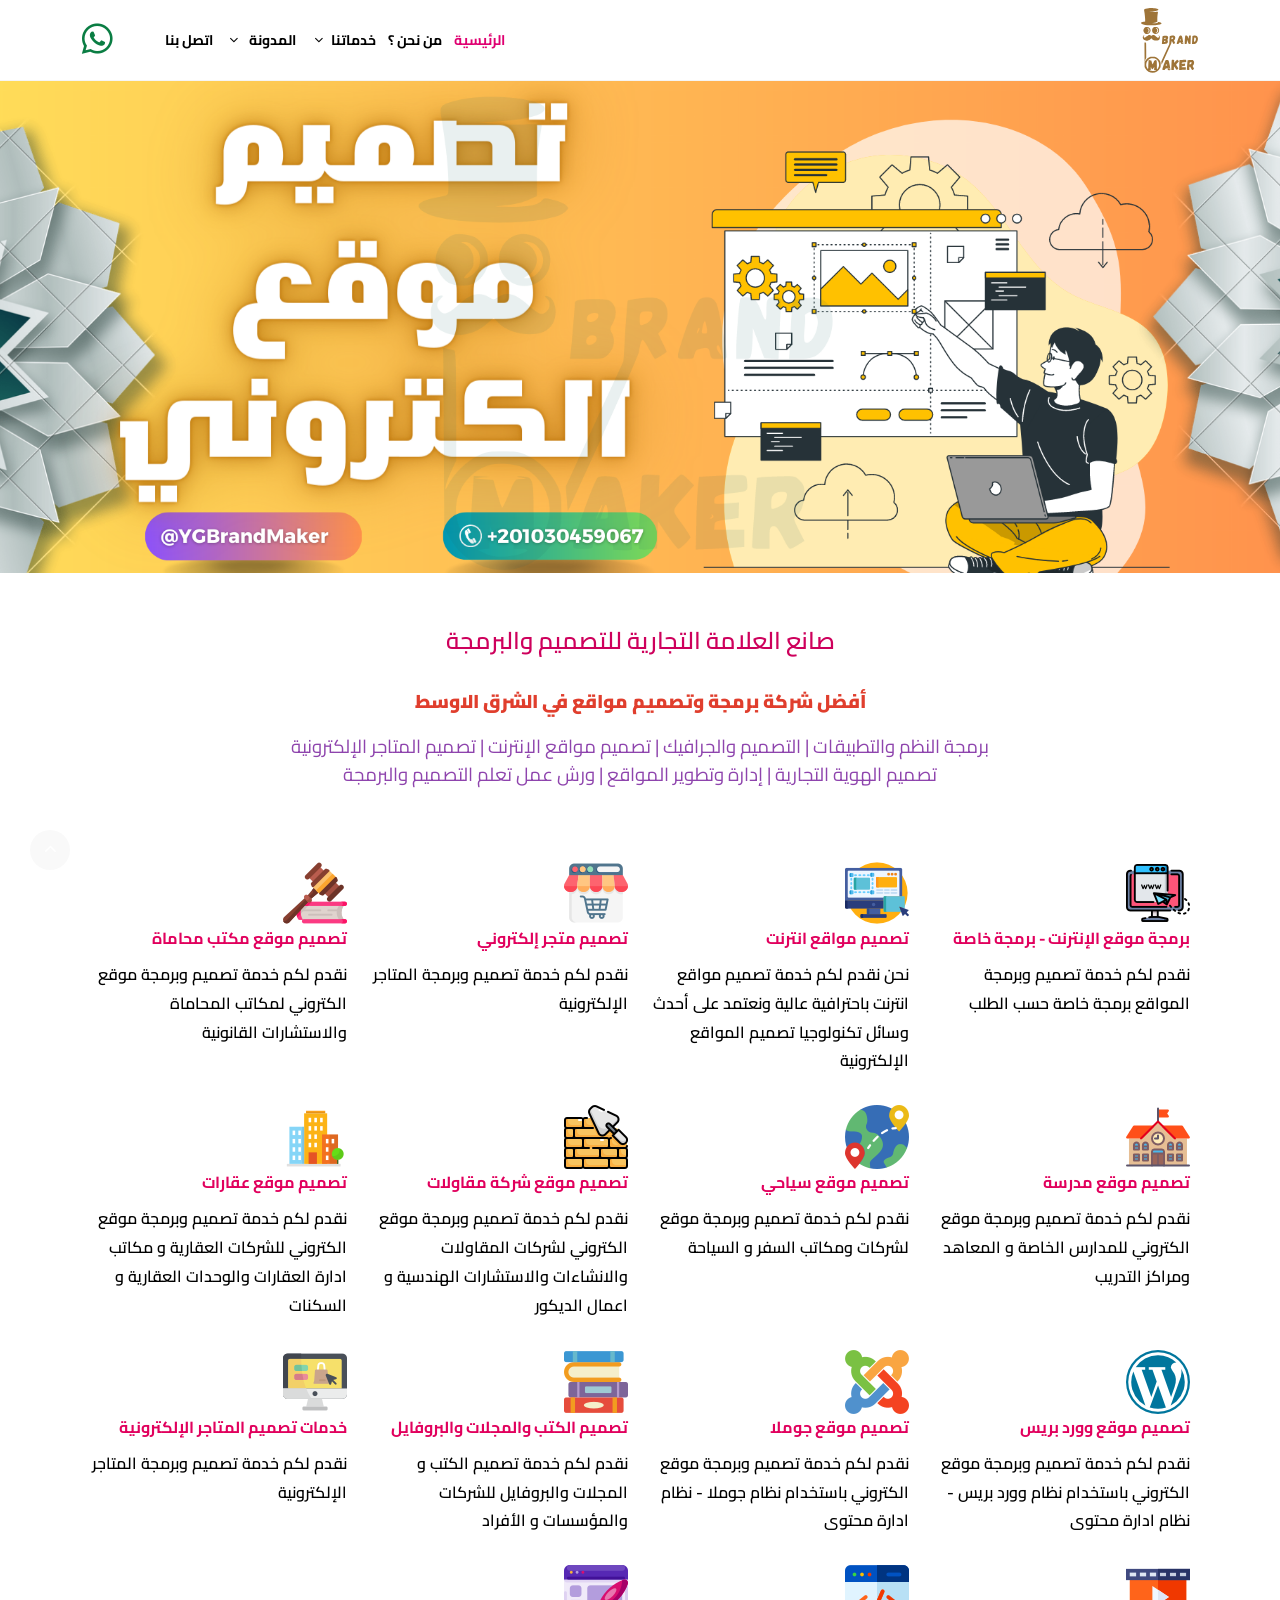
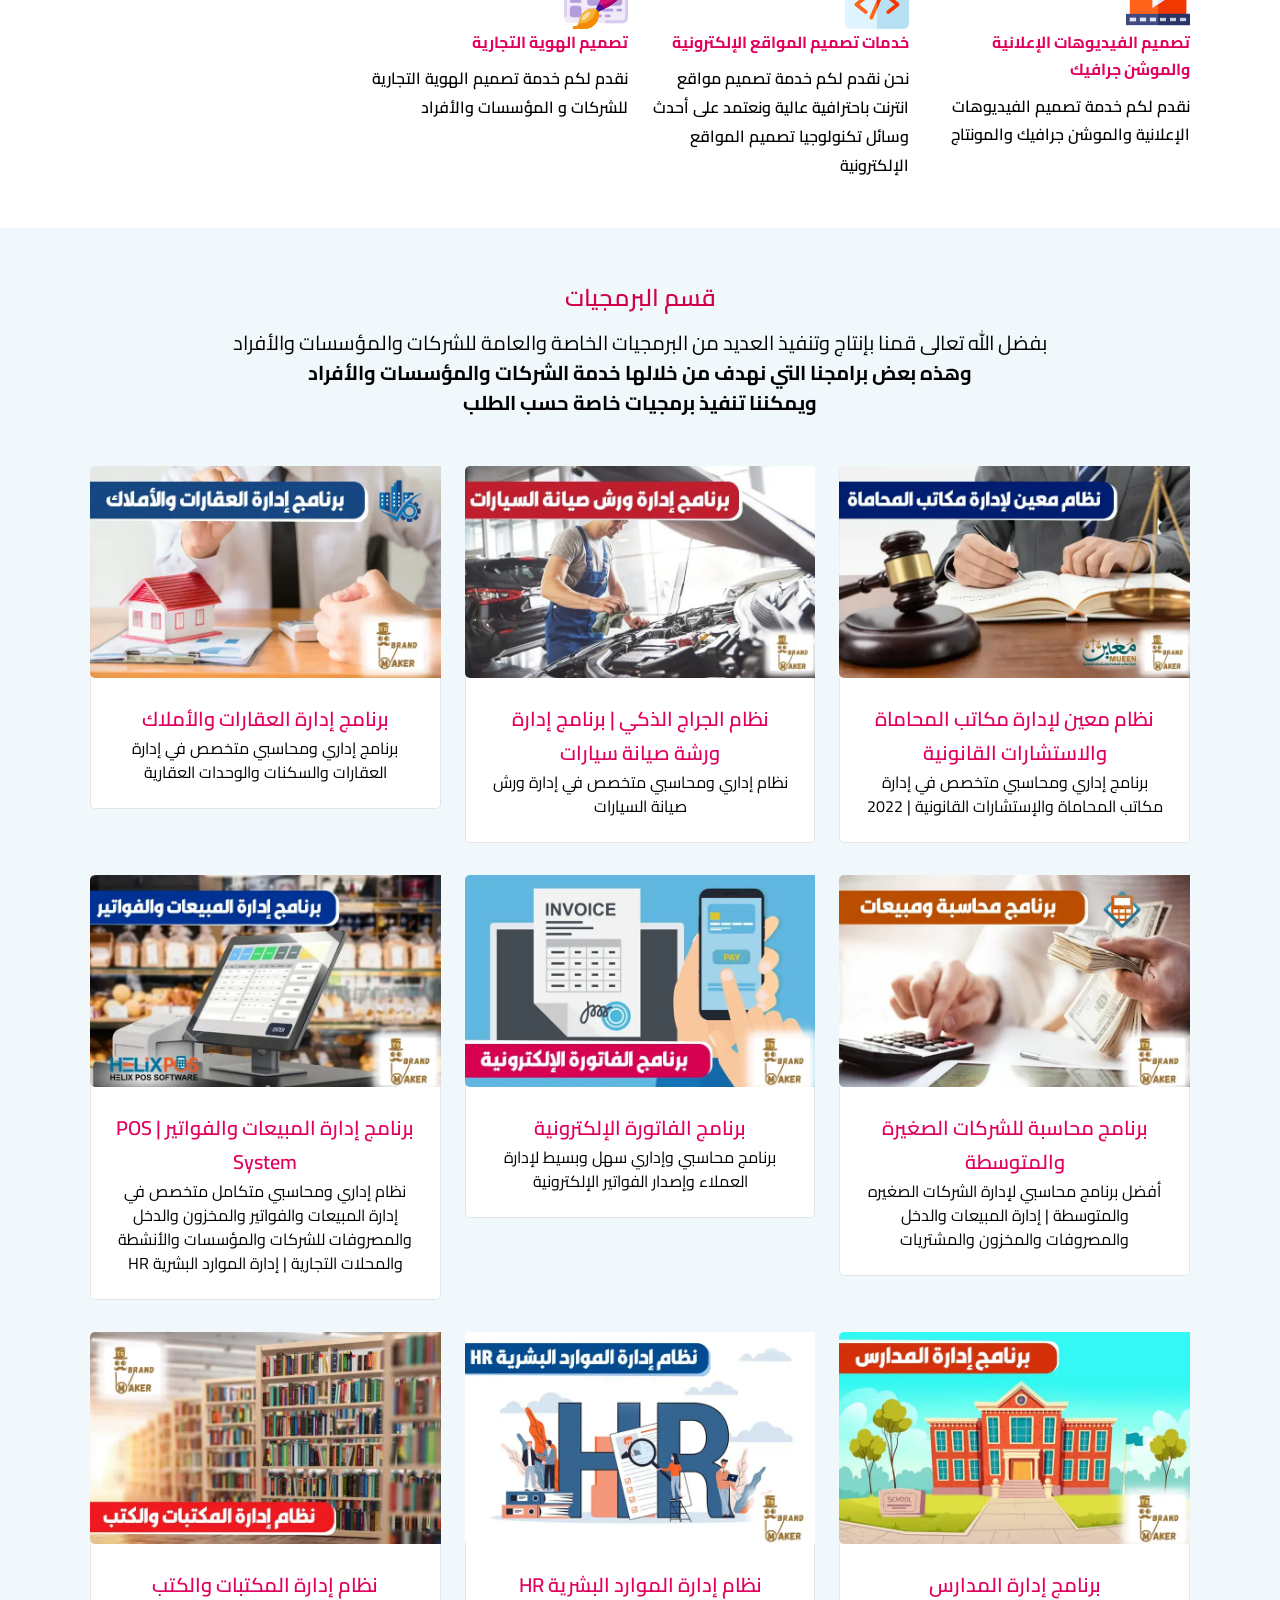
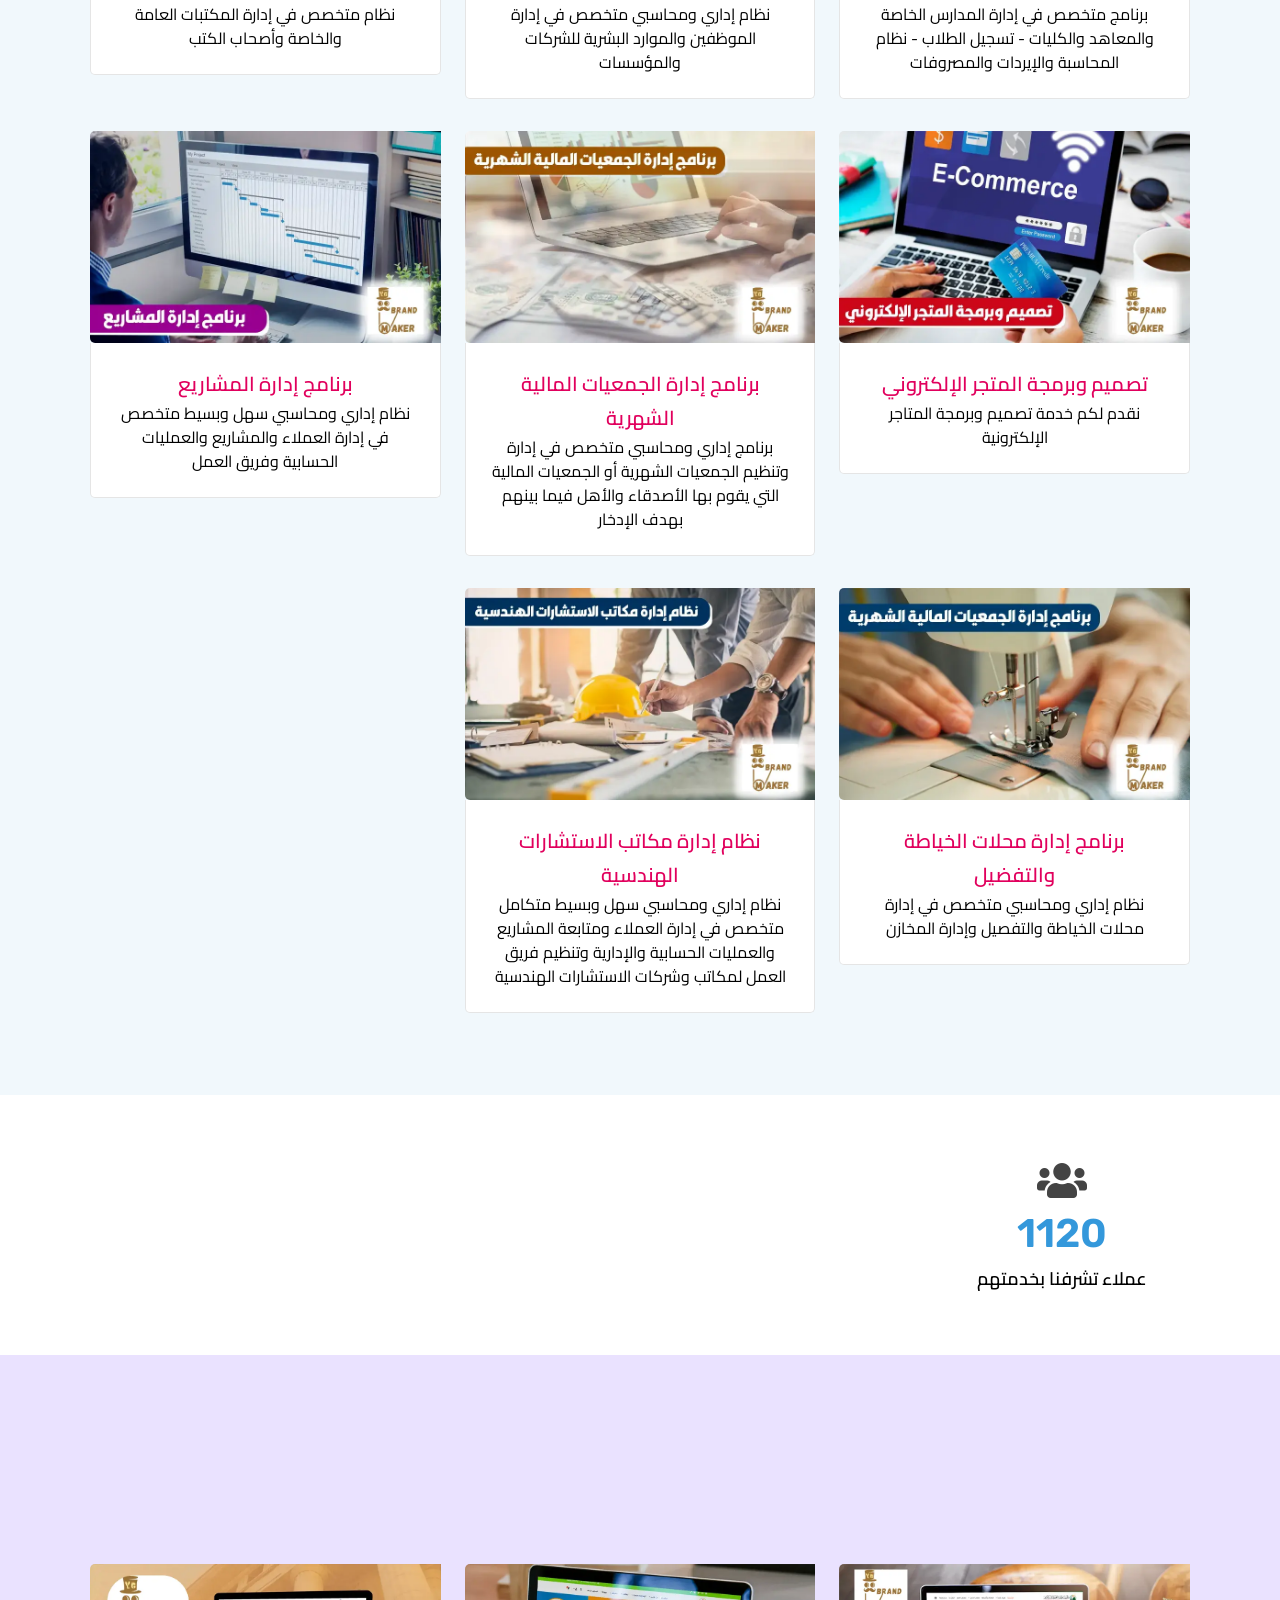
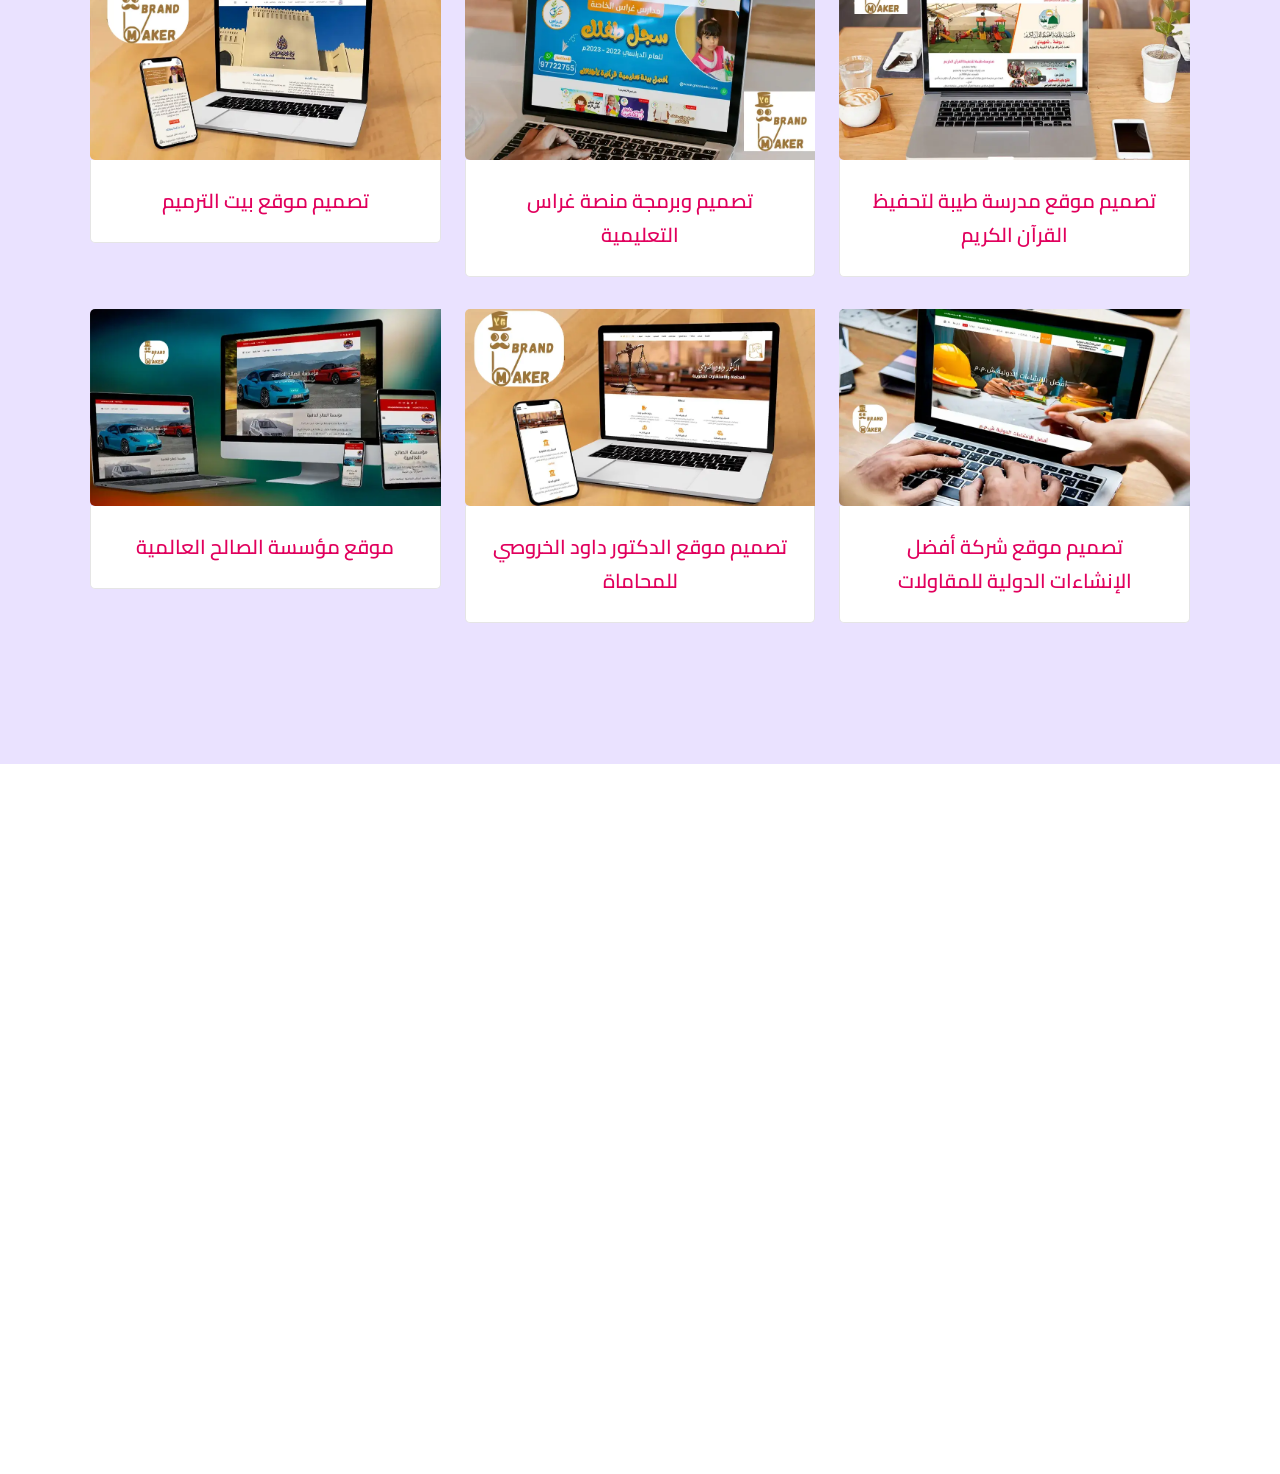
==== commit 0310217d: "3 3" ====
--- a/index.html
+++ b/index.html
@@ -1,1404 +1,1377 @@
-<html lang="ar" class="translated-rtl"><head>
-    <meta charset="utf-8">
-    <title>YG Brand Maker</title>
-    <!--Mega Tags-->
-    <meta name="description" content="Creative Agency, Marketing Agency Template">
-    <meta name="keywords" content="Creative Agency, Marketing Agency">
-    <meta name="author" content="SeparateWeb">
-    <meta name="viewport" content="width=device-width, initial-scale=1, shrink-to-fit=no">
-    <meta http-equiv="X-UA-Compatible" content="IE=edge">
-    <meta name="theme-color" content="#111">
-    <!--Website Favicon Logo-->
-    <link href="images/favicon.png" rel="icon">
-    <!--Plugin CSS Files-->
-    <link href="css/bootstrap.min.css" rel="stylesheet">
-    <link href="css/blueket.plugin.css" rel="stylesheet">
-    <!-- google font -->
-    <link href="https://fonts.googleapis.com/css2?family=Inter:wght@400;500;600;700;800;900&amp;family=Open+Sans:wght@400;500;600&amp;display=swap" rel="stylesheet">
-    <!--Custom CSS File-->   
-    <link href="css/style.css" rel="stylesheet">
-    <link href="css/responsive.css" rel="stylesheet">
-    <link href="css/colormode.css" rel="stylesheet">
-  <link type="text/css" rel="stylesheet" charset="UTF-8" href="https://www.gstatic.com/_/translate_http/_/ss/k=translate_http.tr.ER4joWrGMms.R.W.O/d=0/rs=AN8SPfoxdTL13DY0pmmXssbsBTFUq5LO-A/m=el_main_css"></head>
-  <body class="">
-    <!-- preloader code -->
-    <div class="preloader page-loaded">
-      <div class="preloader_inner"><font style="vertical-align: inherit;"><font style="vertical-align: inherit;">100٪</font></font></div>
-      <div class="loaderlogo"><img src="images/logo-white.svg" alt="شعار"></div>
+<!DOCTYPE html>
+<html dir="rtl" lang="ar">
+
+
+
+<head>
+
+    <meta http-equiv="content-type" content="text/html; charset=utf-8" />
+    <meta name="author" content="SemiColonWeb" />
+    <!-- Document Title ============================================= -->
+    <title>صانع العلامة التجارية للتصميم والبرمجة | شركة برمجيات مصرية</title>
+    <meta name="keywords" content="شركة تصميم مواقع في الشرق الاوسط, شركة تصميم مواقع في مسقط, شركة برمجة مواقع في الشرق الاوسط, شركة تصميم في الشرق الاوسط, شركة تصميم في مسقط, شركة برمجة في مسقط, شركة برمجة في الشرق الاوسط, شركة دعاية واعلان في الشرق الاوسط, شركة برمجيات , برنامج المحامي, برنامج المحامي الذكي, برنامج إدارة مكاتب المحاماة, برنامج ورشة صيانة سيارات, برنامج إدارة الموارد البشرية, برنامج إدارة العقارات, برنامج الفواتير, برنامج إدارة العملاء" />
+    <meta name="description" content="شركة تصميم مواقع في الشرق الاوسط | مسقط, شركة برمجة مواقع في الشرق الاوسط | مسقط, شركة برمجة في الشرق الاوسط | مسقط , شركة برمجيات" />
+    <meta name="viewport" content="width=device-width, initial-scale=1" />
+
+    
+
+
+    
+
+    <link rel="shortcut icon" href="images/setting/logo.svg">
+
+    
+        <script type="application/ld+json">
+        {
+            "@context": "https://schema.org",
+            "@type": "WebSite",
+            "url": "/",
+            "name": "صانع العلامة التجارية للتصميم والبرمجة | شركة برمجيات مصرية",
+            "image": "https://ygbrandmaker.tech/images/setting/logo.svg",
+            "description": "شركة تصميم مواقع في الشرق الاوسط | مسقط, شركة برمجة مواقع في الشرق الاوسط | مسقط, شركة برمجة في الشرق الاوسط | مسقط , شركة برمجيات"
+        }
+    </script>
+    
+
+
+<!-- Stylesheets
+============================================= -->
+    <link href="https://fonts.googleapis.com/css?family=Rubik:300,400,500,700|Playfair+Display:700,700i,900&amp;display=swap" rel="stylesheet" type="text/css" />
+    <link rel="stylesheet" href="frontend2/css/bootstrap.css" type="text/css" />
+    <link rel="stylesheet" href="frontend2/style.css" type="text/css" />
+    <link rel="stylesheet" href="frontend2/css/dark.css" type="text/css" />
+    <link rel="stylesheet" href="frontend2/css/font-icons.css" type="text/css" />
+    <link rel="stylesheet" href="frontend2/css/animate.css" type="text/css" />
+    <link rel="stylesheet" href="frontend2/css/magnific-popup.css" type="text/css" />
+    <link rel="stylesheet" href="index.html" type="text/css" />
+    <link rel="stylesheet" href="frontend2/style-rtl.css" type="text/css" />
+
+
+    <!-- Home Demo Specific Stylesheet -->
+    <link rel="stylesheet" href="frontend2/demos/interior-design/interior-design.css" type="text/css" />
+    <link rel="stylesheet" href="frontend2/demos/interior-design/css/fonts.css" type="text/css" />
+    <link rel="stylesheet" href="frontend2/css/custom.css" type="text/css" />
+    <link rel="stylesheet" href="frontend2/css/colors8b24.css?color=1c85e8" type="text/css" />
+
+    <!-- SLIDER REVOLUTION 5.x CSS SETTINGS -->
+    <link rel="stylesheet" type="text/css" href="frontend2/include/rs-plugin/css/settings.css" media="screen" />
+    <link rel="stylesheet" type="text/css" href="frontend2/include/rs-plugin/css/layers.css">
+    <link rel="stylesheet" type="text/css" href="frontend2/include/rs-plugin/css/navigation.css">
+
+    
+    <script src="../kit.fontawesome.com/b3ad378e4c.js" crossorigin="anonymous"></script>
+
+
+    
+    <link rel="preconnect" href="https://fonts.googleapis.com/">
+    <link rel="preconnect" href="https://fonts.gstatic.com/" crossorigin>
+    <link href="https://fonts.googleapis.com/css2?family=Cairo:wght@300;400;500;600;700;800;900&amp;display=swap" rel="stylesheet">
+    
+
+
+    
+    <link rel="stylesheet" href="frontend/assets/custom.css" type="text/css" />
+
+    <style>
+        
+    </style>
+
+
+    <!-- Messenger المكون الإضافي "دردشة" Code -->
+    <div id="fb-root"></div>
+
+    <!-- Your المكون الإضافي "دردشة" code -->
+    <div id="fb-customer-chat" class="fb-customerchat">
     </div>
-    <!-- preloader code -->
-        <!--Start header -->
-        <header class="header animation sticky">
-          <div class="container">
-             <div class="wrapper">
-                <!-- header logo -->
-                <div class="header-item-left">
-                   <a href="index.html" class="brandlogo">
-                   <img src="images/logo-white.svg" alt="شعار" class="light">
-                   <img src="images/logo-black.svg" alt="شعار" class="dark">
-                   </a>
-                </div>
-                <!-- header nav -->
-                <div class="header-item-center hic">
-                   <div class="overlay"></div>
-                   <nav class="menu animation" id="menu">
-                      <div class="menu-mobile-header">
-                         <button type="button" class="menu-mobile-arrow"><i class="fa-solid fa-angle-left"></i></button>
-                         <div class="menu-mobile-title"></div>
-                         <button type="button" class="menu-mobile-close"><i class="fa-solid fa-xmark"></i></button>
-                      </div>
-                      <ul class="menu-section">
-                         <li class="menu-item-has-children">
-                            <a href="#."><font style="vertical-align: inherit;"><font style="vertical-align: inherit;">خدمات</font></font><i class="fa-solid fa-angle-down"></i></a>
-                            <div class="menu-subs menu-column-1">
-                               <ul>
-                                
-                                <li><a href="services-marketing-agency.html"><font style="vertical-align: inherit;"><font style="vertical-align: inherit;">وكالة التسويق</font></font></a></li>
-                                <li><a href="services-web-design.html"><font style="vertical-align: inherit;"><font style="vertical-align: inherit;">تصميم المواقع</font></font></a></li>
-                                <li><a href="services-app-development.html"><font style="vertical-align: inherit;"><font style="vertical-align: inherit;">تطوير التطبيقات</font></font></a></li>
-                                <li><a href="services-business-startup.html"><font style="vertical-align: inherit;"><font style="vertical-align: inherit;">بدء الأعمال التجارية</font></font></a></li>
-                                <li><a href="services-graphic-design.html"><font style="vertical-align: inherit;"><font style="vertical-align: inherit;">التصميم الجرافيكي</font></font></a></li>
-                                <li><a href="services-branding-agency.html"><font style="vertical-align: inherit;"><font style="vertical-align: inherit;">وكالة العلامات التجارية</font></font></a></li>                                 
-                                <li><a href="services-digital-agency.html"><font style="vertical-align: inherit;"><font style="vertical-align: inherit;">الوكالة الرقمية</font></font></a></li>
-                                <li><a href="services-freelancer.html"><font style="vertical-align: inherit;"><font style="vertical-align: inherit;">محفظة فريلانسر</font></font></a></li> 
-                               </ul>
-                            </div>
-                         </li>
-                         <li class="menu-item-has-children">
-                            <a href="about.html"><font style="vertical-align: inherit;"><font style="vertical-align: inherit;">معلومات عنا</font></font></a>
-                         </li>
-                         <li class="menu-item-has-children">
-                            <a href="#."><font style="vertical-align: inherit;"><font style="vertical-align: inherit;">الأسعار</font></font><i class="fa-solid fa-angle-down"></i></a>
-                            <div class="menu-subs menu-column-1">
-                               <ul>
-                                  <li><a href="E-Marketing.html"><font style="vertical-align: inherit;"><font style="vertical-align: inherit;">التسويق الإلكتروني</font></font></a></li>
-                                  <li><a href="Website-design-and-development.html"><font style="vertical-align: inherit;"><font style="vertical-align: inherit;">تصميم وتطوير الموقع</font></font></a></li>
-                                  <li><a href="Visual-identity-design.html"><font style="vertical-align: inherit;"><font style="vertical-align: inherit;">تصميم الهوية المرئية</font></font></a></li>
-                               </ul>
-                            </div>
-                         </li>
-                         <li class="menu-item-has-children">
-                            <a href="#."><font style="vertical-align: inherit;"><font style="vertical-align: inherit;">مَلَفّ</font></font><i class="fa-solid fa-angle-down"></i></a>
-                            <div class="menu-subs menu-column-1">
-                               <ul>
-                                  <li><a href="Portfolio-E-Marketing.html"><font style="vertical-align: inherit;"><font style="vertical-align: inherit;">محفظة التسويق الإلكتروني</font></font></a></li>
-                                  <li><a href=" Portfolio-Website-design-and-development.html"><font style="vertical-align: inherit;"><font style="vertical-align: inherit;">تصميم موقع المحفظة وتطويره</font></font></a></li>
-                                  <li><a href="Portfolio-Visual-identity-design.html"><font style="vertical-align: inherit;"><font style="vertical-align: inherit;">تصميم هوية المحفظة Visua</font></font></a></li>
-                               </ul>
-                            </div>
-                         </li>
-                         <li class="menu-item-has-children">
-                            <a href="blogs.html"><font style="vertical-align: inherit;"><font style="vertical-align: inherit;">المدونات</font></font></a>
-                         </li>
-                         <li class="menu-item-has-children">
-                            <a href="contact.html"><font style="vertical-align: inherit;"><font style="vertical-align: inherit;">اتصل بنا</font></font></a>
-                         </li>
-                         <li class="darkmodeswitch">
-                            <div class="switch-wrapper"> <label class="switch" for="blueket"> <input type="checkbox" id="blueket">  <span class="slider round"></span> </label> </div>
-                         </li>
-                      </ul>
-                   </nav>
-                </div>
-                <!-- header action -->
-                <div class="header-item-right headeraction">
-                   <ul>
-                      <li><a href="#" data-bs-toggle="offcanvas" data-bs-target="#offcanvasRight" aria-controls="offcanvasRight" class="menu-icon"><i class="fa-solid fa-phone"></i></a>       </li>
-                      <li><a href="contact-1.html" class="sw-btn sw-orange-btn header-btn"><font style="vertical-align: inherit;"><font style="vertical-align: inherit;">البدء</font></font><i class="fa-solid fa-arrow-trend-up"></i></a></li>
-                      <li><button type="button" class="menu-mobile-toggle"> <span></span>  <span></span> <span></span> <span></span> </button> </li>
-                   </ul>
-                </div>
-             </div>
-          </div>
-       </header>
-       <!--End header -->
-    <!-- sidebar menu -->
-    <div class="offcanvas offcanvas-end sidebar-offcanvas" tabindex="-1" id="offcanvasRight">
-      <div class="offcanvas-header">
-        <div class="sidebarlogooff">
-          <img src="images/logo-white.svg" alt="شعار" class="sidewhitelogo">
-          <img src="images/logo-black.svg" alt="شعار" class="sidedarklogo">
+
+    <script>
+      var chatbox = document.getElementById('fb-customer-chat');
+      chatbox.setAttribute("page_id", "110523958140654");
+      chatbox.setAttribute("attribution", "biz_inbox");
+    </script>
+
+    <!-- Your SDK code -->
+    <script>
+      window.fbAsyncInit = function() {
+        FB.init({
+          xfbml            : true,
+          version          : 'v13.0'
+        });
+      };
+
+      (function(d, s, id) {
+        var js, fjs = d.getElementsByTagName(s)[0];
+        if (d.getElementById(id)) return;
+        js = d.createElement(s); js.id = id;
+        js.src = '../connect.facebook.net/ar_AR/sdk/xfbml.customerchat.js';
+        fjs.parentNode.insertBefore(js, fjs);
+      }(document, 'script', 'facebook-jssdk'));
+    </script>
+
+
+
+    <!-- Global site tag (gtag.js) - Google Analytics -->
+    <script async src="https://www.googletagmanager.com/gtag/js?id=G-STNB6DB6FD"></script>
+    <script>
+      window.dataLayer = window.dataLayer || [];
+      function gtag(){dataLayer.push(arguments);}
+      gtag('js', new Date());
+
+      gtag('config', 'G-STNB6DB6FD');
+    </script>
+
+
+    <!-- Global site tag (gtag.js) - Google Analytics -->
+    <script async src="https://www.googletagmanager.com/gtag/js?id=UA-161591549-2"></script>
+    <script>
+      window.dataLayer = window.dataLayer || [];
+      function gtag(){dataLayer.push(arguments);}
+      gtag('js', new Date());
+
+      gtag('config', 'UA-161591549-2');
+    </script>
+
+
+
+    <meta name="msvalidate.01" content="11ADAB562A1BDD80B3274754EC96B2B2" />
+
+
+
+
+
+
+
+
+
+
+
+
+
+
+
+
+
+
+    <!-- GetButton.io widget -->
+    <script type="text/javascript">
+        (function () {
+            var options = {
+                whatsapp: "201030459067", // WhatsApp number
+                call_to_action: "كيف يمكننا مساعدتكم", // Call to action
+                button_color: "#FF6550", // Color of button
+                position: "right", // Position may be 'right' or 'left'
+            };
+            var proto = 'index.html', host = "getbutton.io", url = proto + '//static.' + host;
+            var s = document.createElement('script'); s.type = 'text/javascript'; s.async = true; s.src = url + '/widget-send-button/js/init.js';
+            s.onload = function () { WhWidgetSendButton.init(host, proto, options); };
+            var x = document.getElementsByTagName('script')[0]; x.parentNode.insertBefore(s, x);
+        })();
+    </script>
+
+    <style>
+        .sbsi7l-0.evMtho {
+            display: none;
+        }
+    </style>
+    <!-- /GetButton.io widget -->
+
+
+
+    <style>
+            </style>
+
+</head>
+
+<body class="stretched side-push-panel rtl">
+
+
+<!-- Document Wrapper
+============================================= -->
+<div id="wrapper" class="clearfix">
+
+    <!-- Header ============================================= -->
+    <header id="header" class="header-size-md" data-sticky-shrink="false">
+    <div id="header-wrap">
+        <div class="container">
+            <div class="header-row justify-content-between">
+
+                <!-- Logo
+                ============================================= -->
+                <div id="logo" class="me-lg-0">
+                    <a href="index.html" class="standard-logo"><img src="images/setting/logo.svg" alt="صانع العلامة التجارية للتصميم والبرمجة | شركة برمجيات مصرية"></a>
+                    <a href="index.html" class="retina-logo"><img src="images/setting/logo.svg" alt="صانع العلامة التجارية للتصميم والبرمجة | شركة برمجيات مصرية"></a>
+                </div><!-- #logo end -->
+
+                <div class="header-misc">
+
+                    <!-- Top Search
+                    ============================================= -->
+                    <div class="">
+                        <a href="https://wa.me/201030459067" target="_blank" style="font-size: 35px; color: #0a7d43" >
+                            <i class="icon-whatsapp"></i>
+                        </a>
+                    </div><!-- #top-search end -->
+
+                </div>
+
+                <div id="primary-menu-trigger">
+                    <svg class="svg-trigger" viewBox="0 0 100 100"><path d="m 30,33 h 40 c 3.722839,0 7.5,3.126468 7.5,8.578427 0,5.451959 -2.727029,8.421573 -7.5,8.421573 h -20"></path><path d="m 30,50 h 40"></path><path d="m 70,67 h -40 c 0,0 -7.5,-0.802118 -7.5,-8.365747 0,-7.563629 7.5,-8.634253 7.5,-8.634253 h 20"></path></svg>
+                </div>
+
+                <!-- Primary Navigation
+                ============================================= -->
+                <nav class="primary-menu with-arrows">
+
+                    <ul class="menu-container">
+                        <li class="menu-item current"><a class="menu-link" href="index.html"><div>الرئيسية</div></a></li>
+                        <li class="menu-item "><a class="menu-link" href="about.html"><div>من نحن ؟</div></a></li>
+
+                        
+
+                        <li class="menu-item mega-menu mega-menu-full">
+                            <a class="menu-link" href="#"><div>خدماتنا</div></a>
+                            <div class="mega-menu-content mega-menu-style-2 pt-3 pb-3">
+                                <div class="container">
+                                    <div class="row ">
+                                                                                    <ul class="sub-menu-container mega-menu-column col-6 p-0 ">
+                                                <li class="menu-item ">
+                                                    <a class="menu-link" href="service/Programming-websites-special-programming.html">
+                                                        <div><i class="icon-check1"></i>برمجة موقع الإنترنت - برمجة خاصة</div>
+                                                    </a>
+                                                </li>
+                                            </ul>
+                                                                                    <ul class="sub-menu-container mega-menu-column col-6 p-0 ">
+                                                <li class="menu-item ">
+                                                    <a class="menu-link" href="service/Website-Design.html">
+                                                        <div><i class="icon-check1"></i>تصميم مواقع انترنت</div>
+                                                    </a>
+                                                </li>
+                                            </ul>
+                                                                                    <ul class="sub-menu-container mega-menu-column col-6 p-0 ">
+                                                <li class="menu-item ">
+                                                    <a class="menu-link" href="service/e-commerce-store-design.html">
+                                                        <div><i class="icon-check1"></i>تصميم متجر إلكتروني</div>
+                                                    </a>
+                                                </li>
+                                            </ul>
+                                                                                    <ul class="sub-menu-container mega-menu-column col-6 p-0 ">
+                                                <li class="menu-item ">
+                                                    <a class="menu-link" href="service/law-firm-website-design.html">
+                                                        <div><i class="icon-check1"></i>تصميم موقع مكتب محاماة</div>
+                                                    </a>
+                                                </li>
+                                            </ul>
+                                                                                    <ul class="sub-menu-container mega-menu-column col-6 p-0 ">
+                                                <li class="menu-item ">
+                                                    <a class="menu-link" href="service/School-website-design.html">
+                                                        <div><i class="icon-check1"></i>تصميم موقع مدرسة</div>
+                                                    </a>
+                                                </li>
+                                            </ul>
+                                                                                    <ul class="sub-menu-container mega-menu-column col-6 p-0 ">
+                                                <li class="menu-item ">
+                                                    <a class="menu-link" href="service/Tourist-website-design.html">
+                                                        <div><i class="icon-check1"></i>تصميم موقع سياحي</div>
+                                                    </a>
+                                                </li>
+                                            </ul>
+                                                                                    <ul class="sub-menu-container mega-menu-column col-6 p-0 ">
+                                                <li class="menu-item ">
+                                                    <a class="menu-link" href="service/Contracting-company-website-design.html">
+                                                        <div><i class="icon-check1"></i>تصميم موقع شركة مقاولات</div>
+                                                    </a>
+                                                </li>
+                                            </ul>
+                                                                                    <ul class="sub-menu-container mega-menu-column col-6 p-0 ">
+                                                <li class="menu-item ">
+                                                    <a class="menu-link" href="service/Real-estate-website-design.html">
+                                                        <div><i class="icon-check1"></i>تصميم موقع عقارات</div>
+                                                    </a>
+                                                </li>
+                                            </ul>
+                                                                                    <ul class="sub-menu-container mega-menu-column col-6 p-0 ">
+                                                <li class="menu-item ">
+                                                    <a class="menu-link" href="service/wordpress-website-design.html">
+                                                        <div><i class="icon-check1"></i>تصميم موقع وورد بريس</div>
+                                                    </a>
+                                                </li>
+                                            </ul>
+                                                                                    <ul class="sub-menu-container mega-menu-column col-6 p-0 ">
+                                                <li class="menu-item ">
+                                                    <a class="menu-link" href="service/Joomla-website-design.html">
+                                                        <div><i class="icon-check1"></i>تصميم موقع جوملا</div>
+                                                    </a>
+                                                </li>
+                                            </ul>
+                                                                                    <ul class="sub-menu-container mega-menu-column col-6 p-0 ">
+                                                <li class="menu-item ">
+                                                    <a class="menu-link" href="service/Designing-books%2c-magazines-and-profiles.html">
+                                                        <div><i class="icon-check1"></i>تصميم الكتب والمجلات والبروفايل</div>
+                                                    </a>
+                                                </li>
+                                            </ul>
+                                                                                    <ul class="sub-menu-container mega-menu-column col-6 p-0 ">
+                                                <li class="menu-item ">
+                                                    <a class="menu-link" href="service/E-commerce-design-services.html">
+                                                        <div><i class="icon-check1"></i>خدمات تصميم المتاجر الإلكترونية</div>
+                                                    </a>
+                                                </li>
+                                            </ul>
+                                                                                    <ul class="sub-menu-container mega-menu-column col-6 p-0 ">
+                                                <li class="menu-item ">
+                                                    <a class="menu-link" href="service/Designing-advertising-videos-and-motion-graphics.html">
+                                                        <div><i class="icon-check1"></i>تصميم الفيديوهات الإعلانية والموشن جرافيك</div>
+                                                    </a>
+                                                </li>
+                                            </ul>
+                                                                                    <ul class="sub-menu-container mega-menu-column col-6 p-0 ">
+                                                <li class="menu-item ">
+                                                    <a class="menu-link" href="service/Website-design-services.html">
+                                                        <div><i class="icon-check1"></i>خدمات تصميم المواقع الإلكترونية</div>
+                                                    </a>
+                                                </li>
+                                            </ul>
+                                                                                    <ul class="sub-menu-container mega-menu-column col-6 p-0 ">
+                                                <li class="menu-item ">
+                                                    <a class="menu-link" href="service/business-identity-design.html">
+                                                        <div><i class="icon-check1"></i>تصميم الهوية التجارية</div>
+                                                    </a>
+                                                </li>
+                                            </ul>
+                                                                            </div>
+                                </div>
+                            </div>
+                        </li>
+
+
+                        <li class="menu-item mega-menu mega-menu-full">
+                            <!-- <a class="menu-link" href="#"><div>برامجنا</div></a>
+                            <div class="mega-menu-content mega-menu-style-2 pt-3 pb-3">
+                                <div class="container">
+                                    <div class="row ">
+                                                                                    <ul class="sub-menu-container mega-menu-column col-6 p-0 ">
+                                                <li class="menu-item ">
+                                                    <a class="menu-link" href="our_software/mueen-law.html">
+                                                        <div>
+                                                            <img src="images/software/1662045239logo.png" width="46" alt="نظام معين لإدارة مكاتب المحاماة والاستشارات القانونية">
+                                                            نظام معين لإدارة مكاتب المحاماة والاستشارات القانونية
+
+                                                        </div>
+                                                    </a>
+                                                </li>
+                                            </ul>
+                                                                                    <ul class="sub-menu-container mega-menu-column col-6 p-0 ">
+                                                <li class="menu-item ">
+                                                    <a class="menu-link" href="our_software/garage.html">
+                                                        <div>
+                                                            <img src="images/software/1663085637logo-smart-garage-06.png" width="46" alt="نظام الجراج الذكي | برنامج إدارة ورشة صيانة سيارات">
+                                                            نظام الجراج الذكي | برنامج إدارة ورشة صيانة سيارات
+
+                                                        </div>
+                                                    </a>
+                                                </li>
+                                            </ul>
+                                                                                    <ul class="sub-menu-container mega-menu-column col-6 p-0 ">
+                                                <li class="menu-item ">
+                                                    <a class="menu-link" href="our_software/property-management-software.html">
+                                                        <div>
+                                                            <img src="images/software/1662875143estate-02.png" width="46" alt="برنامج إدارة العقارات والأملاك">
+                                                            برنامج إدارة العقارات والأملاك
+
+                                                        </div>
+                                                    </a>
+                                                </li>
+                                            </ul>
+                                                                                    <ul class="sub-menu-container mega-menu-column col-6 p-0 ">
+                                                <li class="menu-item ">
+                                                    <a class="menu-link" href="our_software/Accounting-software.html">
+                                                        <div>
+                                                            <img src="images/software/1662224141logo2.png" width="46" alt="برنامج محاسبة للشركات الصغيرة والمتوسطة">
+                                                            برنامج محاسبة للشركات الصغيرة والمتوسطة
+
+                                                        </div>
+                                                    </a>
+                                                </li>
+                                            </ul>
+                                                                                    <ul class="sub-menu-container mega-menu-column col-6 p-0 ">
+                                                <li class="menu-item ">
+                                                    <a class="menu-link" href="our_software/e-invoice-software.html">
+                                                        <div>
+                                                            <img src="images/software/1663091937invoice.png" width="46" alt="برنامج الفاتورة الإلكترونية">
+                                                            برنامج الفاتورة الإلكترونية
+
+                                                        </div>
+                                                    </a>
+                                                </li>
+                                            </ul>
+                                                                                    <ul class="sub-menu-container mega-menu-column col-6 p-0 ">
+                                                <li class="menu-item ">
+                                                    <a class="menu-link" href="our_software/pos-Software.html">
+                                                        <div>
+                                                            <img src="images/software/1662629584helixpos_logo-01.png" width="46" alt="برنامج إدارة المبيعات والفواتير | POS System">
+                                                            برنامج إدارة المبيعات والفواتير | POS System
+
+                                                        </div>
+                                                    </a>
+                                                </li>
+                                            </ul>
+                                                                                    <ul class="sub-menu-container mega-menu-column col-6 p-0 ">
+                                                <li class="menu-item ">
+                                                    <a class="menu-link" href="our_software/brn-mg-d-r-lmd-rs.html">
+                                                        <div>
+                                                            <img src="images/software/1663086943logo.png" width="46" alt="برنامج إدارة المدارس">
+                                                            برنامج إدارة المدارس
+
+                                                        </div>
+                                                    </a>
+                                                </li>
+                                            </ul>
+                                                                                    <ul class="sub-menu-container mega-menu-column col-6 p-0 ">
+                                                <li class="menu-item ">
+                                                    <a class="menu-link" href="our_software/HR-management-system.html">
+                                                        <div>
+                                                            <img src="images/software/1663091620hr-manager.png" width="46" alt="نظام إدارة الموارد البشرية HR">
+                                                            نظام إدارة الموارد البشرية HR
+
+                                                        </div>
+                                                    </a>
+                                                </li>
+                                            </ul>
+                                                                                    <ul class="sub-menu-container mega-menu-column col-6 p-0 ">
+                                                <li class="menu-item ">
+                                                    <a class="menu-link" href="our_software/library-management-system.html">
+                                                        <div>
+                                                            <img src="images/software/1663087449bookshelf.png" width="46" alt="نظام إدارة المكتبات والكتب">
+                                                            نظام إدارة المكتبات والكتب
+
+                                                        </div>
+                                                    </a>
+                                                </li>
+                                            </ul>
+                                                                                    <ul class="sub-menu-container mega-menu-column col-6 p-0 ">
+                                                <li class="menu-item ">
+                                                    <a class="menu-link" href="our_software/ecommerce.html">
+                                                        <div>
+                                                            <img src="images/software/1653110414online-shop.png" width="46" alt="تصميم وبرمجة المتجر الإلكتروني">
+                                                            تصميم وبرمجة المتجر الإلكتروني
+
+                                                        </div>
+                                                    </a>
+                                                </li>
+                                            </ul>
+                                                                                    <ul class="sub-menu-container mega-menu-column col-6 p-0 ">
+                                                <li class="menu-item ">
+                                                    <a class="menu-link" href="our_software/financial-association-system.html">
+                                                        <div>
+                                                            <img src="images/software/1663091787money-bag.png" width="46" alt="برنامج إدارة الجمعيات المالية الشهرية">
+                                                            برنامج إدارة الجمعيات المالية الشهرية
+
+                                                        </div>
+                                                    </a>
+                                                </li>
+                                            </ul>
+                                                                                    <ul class="sub-menu-container mega-menu-column col-6 p-0 ">
+                                                <li class="menu-item ">
+                                                    <a class="menu-link" href="our_software/Project-Management-Software.html">
+                                                        <div>
+                                                            <img src="images/software/1663092432engineers.png" width="46" alt="برنامج إدارة المشاريع">
+                                                            برنامج إدارة المشاريع
+
+                                                        </div>
+                                                    </a>
+                                                </li>
+                                            </ul>
+                                                                                    <ul class="sub-menu-container mega-menu-column col-6 p-0 ">
+                                                <li class="menu-item ">
+                                                    <a class="menu-link" href="our_software/Tailoring-shop-management-system.html">
+                                                        <div>
+                                                            <img src="images/software/1663092088sewing-machine.png" width="46" alt="برنامج إدارة محلات الخياطة والتفضيل">
+                                                            برنامج إدارة محلات الخياطة والتفضيل
+
+                                                        </div>
+                                                    </a>
+                                                </li>
+                                            </ul>
+                                                                                    <ul class="sub-menu-container mega-menu-column col-6 p-0 ">
+                                                <li class="menu-item ">
+                                                    <a class="menu-link" href="our_software/Engineering-consulting-office-management-system.html">
+                                                        <div>
+                                                            <img src="images/software/1663092410engineering.png" width="46" alt="نظام إدارة مكاتب الاستشارات الهندسية">
+                                                            نظام إدارة مكاتب الاستشارات الهندسية
+
+                                                        </div>
+                                                    </a>
+                                                </li>
+                                            </ul>
+                                                                            </div>
+                                </div>
+                            </div>
+                        </li>
+
+
+                        
+
+
+
+
+
+
+
+
+
+
+
+
+
+
+
+                      
+
+                        <li class="menu-item"><a class="menu-link" href="#"><div class="text-danger">  الباقات والأسعار </div></a>
+                            <ul class="sub-menu-container">
+                                <li class="menu-item">
+                                    <a class="menu-link" href="Website_package.html">
+                                        <div><i class="icon-check1"></i>باقات تصميم المواقع الالكترونية</div>
+                                    </a>
+                                </li>
+
+                                <li class="menu-item">
+                                    <a class="menu-link" href="Store_package.html">
+                                        <div><i class="icon-check1"></i>باقات تصميم المتاجر الالكترونية</div>
+                                    </a>
+                                </li>
+
+                                <li class="menu-item">
+                                    <a class="menu-link" href="Host_package.html">
+                                        <div><i class="icon-check1"></i>باقات استضافة المواقع</div>
+                                    </a>
+                                </li>
+                            </ul>
+                        </li>
+
+
+                        <!-- <li class="menu-item"><a class="menu-link" href="#"><div>  الكورسات التعليمية </div></a>
+                            <ul class="sub-menu-container">
+                                                                                                            <li class="menu-item">
+                                            <a class="menu-link" href="courses_category/Design-and-Graphics.html">
+                                                <div>
+                                                    <i class="icon-check1"></i>التصميم والجرافيك ( 1 )
+                                                </div>
+                                            </a>
+                                        </li>
+                                                                                                                                                <li class="menu-item">
+                                            <a class="menu-link" href="courses_category/Learn-programming.html">
+                                                <div>
+                                                    <i class="icon-check1"></i>تعلم البرمجة ( 1 )
+                                                </div>
+                                            </a>
+                                        </li>
+                                                                                                                                                <li class="menu-item">
+                                            <a class="menu-link" href="courses_category/website-design.html">
+                                                <div>
+                                                    <i class="icon-check1"></i>تصميم المواقع الإلكترونية ( 2 )
+                                                </div>
+                                            </a>
+                                        </li>
+                                                                                                                                                <li class="menu-item">
+                                            <a class="menu-link" href="courses_category/e-commerce-store-design.html">
+                                                <div>
+                                                    <i class="icon-check1"></i>تصميم المتاجر الإلكترونية ( 2 )
+                                                </div>
+                                            </a>
+                                        </li>
+                                                                                                                                                                                                                                                                                                                                                                                    <li class="menu-item">
+                                    <a class="menu-link" href="all_courses.html"><div><i class="icon-check1"></i>جميع الدورات التدريبية</div></a>
+                                </li>
+                            </ul>
+                        </li>
+
+
+                        --> <li class="menu-item"><a class="menu-link" href="#"><div>  المدونة </div></a>
+                            <ul class="sub-menu-container">
+                                                                                                            <li class="menu-item">
+                                            <a class="menu-link" href="posts_category/Design-and-Graphics.html">
+                                                <div><i class="icon-check1"></i>التصميم والجرافيك </div>
+                                            </a>
+                                        </li>
+                                                                                                                                                <li class="menu-item">
+                                            <a class="menu-link" href="posts_category/website-design.html">
+                                                <div><i class="icon-check1"></i>تصميم المواقع الإلكترونية</div>
+                                            </a>
+                                        </li>
+                                                                                                                                                <li class="menu-item">
+                                            </a>
+                                        </li>
+                                                                                                                                                <li class="menu-item">
+                                            <a class="menu-link" href="posts_category/Articles-about-Arabic-calligraphy.html">
+                                                <div><i class="icon-check1"></i>مقالات عن الخط العربي </div>
+                                            </a>
+                                        </li>
+                                                                                                                                                                                                                    <li class="menu-item">
+                                            <a class="menu-link" href="posts_category/Websites-that-interest-you.html">
+                                                <div><i class="icon-check1"></i>مواقع تهمك</div>
+                                            </a>
+                                        </li>
+                                                                                                                                                                                                                    <li class="menu-item">
+                                            <a class="menu-link" href="posts_category/designer-library.html">
+                                                <div><i class="icon-check1"></i>مكتبة المصمم</div>
+                                            </a>
+                                        </li>
+                                                                                                                                                <li class="menu-item">
+                                            <a class="menu-link" href="posts_category/Software-and-applications.html">
+                                                <div><i class="icon-check1"></i>برمجيات وتطبيقات </div>
+                                            </a>
+                                        </li>
+                                                                                                    <li class="menu-item">
+                                    <a class="menu-link" href="all_posts.html"><div><i class="icon-check1"></i>جميع المقالات </div></a>
+                                </li>
+                            </ul>
+                        </li>
+
+                        <li class="menu-item"><a class="menu-link" href="contact_us.html"><div>اتصل بنا</div></a></li>
+
+                    </ul>
+
+                </nav><!-- #primary-menu end -->
+
+            </div>
         </div>
-        <div class="cbtn">
-          <div class="btnclose"> <button type="button" class="btn-close text-reset" data-bs-dismiss="offcanvas" aria-label="يغلق"></button></div>
+    </div>
+    <div class="header-wrap-clone"></div>
+</header><!-- #header end -->
+
+    <!-- Content ============================================= -->
+    <section id="content">
+        <div class="content-wrap pt-0 pb-0 clearfix">
+
+            
+    <!-- _slider -->
+    <!-- Slider
+		============================================= -->
+<section id="" class="  ">
+
+    <div id="rev_slider" class="rev_slider"  data-version="5.0">
+        <ul>
+
+                    <li data-transition="fade">
+
+                <!-- MAIN IMAGE -->
+                <img src="images/Sliders/1.png"  alt="تصميم المواقع" >
+                
+
+            </li>
+        
+        </ul>
+    </div>
+
+</section>
+
+    <!-- _services -->
+    <section>
+
+    <div class="center pt-5 pb-5" data-animate="fadeInUp">
+        <h1 style="font-size: 24px; color: #ce005c">صانع العلامة التجارية للتصميم والبرمجة</h1>
+        <div style="max-width: 100%">
+            <div id="sppb-addon-wrapper-1553240365449">
+<div id="sppb-addon-1553240365449">
+<h2 dir="rtl" style="text-align: center;"><strong><span style="color: #e03e2d;"><span style="font-size: 18.6667px;">أفضل شركة برمجة وتصميم مواقع في الشرق الاوسط</span></span></strong></h2>
+</div>
+</div>
+<div id="sppb-addon-wrapper-1535365384258" dir="rtl">
+<div id="sppb-addon-1535365384258">
+<div style="text-align: center;"><span style="color: #8e44ad;"><span style="font-size: 14pt;">برمجة النظم والتطبيقات | التصميم والجرافيك | تصميم مواقع الإنترنت | تصميم المتاجر الإلكترونية<br />تصميم الهوية التجارية | إدارة وتطوير المواقع | ورش عمل تعلم التصميم والبرمجة</span></span></div>
+<div style="text-align: center;">&nbsp;</div>
+</div>
+</div>
         </div>
-      </div>
-      <div class="offcanvas-body">
-        <div class="sidebarbody">
-          <h4 class="mb10"><font style="vertical-align: inherit;"><font style="vertical-align: inherit;">ابقى على تواصل</font></font></h4>
-          <p><font style="vertical-align: inherit;"><font style="vertical-align: inherit;">يرجى ملء النموذج أدناه إذا كانت لديك خطة أو مشروع في الاعتبار ترغب في مشاركته معنا.</font></font></p>
-          <div class="sidebarcontactblock mt50">
-            <div class="contactnumberdiv">
-              <p class="mb5 linktitle"><font style="vertical-align: inherit;"><font style="vertical-align: inherit;">نحن متواجدون 24/7. </font><font style="vertical-align: inherit;">اتصل الان.</font></font></p>
-              <a href="#"><i class="fa-solid fa-tty mr10"></i><font style="vertical-align: inherit;"><font style="vertical-align: inherit;">91123 4567890</font></font></a>
-              <a href="#"><i class="fa-brands fa-whatsapp mr10"></i><font style="vertical-align: inherit;"><font style="vertical-align: inherit;">91123 4567890</font></font></a>
+    </div>
+
+
+    <div class="container pb-5">
+
+        <div class="row align-items-stretch col-mb-30">
+
+                            <div class="col-md-3">
+                    <div class="feature-box fbox-plain">
+                        <div class="fbox-icon">
+                            <a href="service/Programming-websites-special-programming.html"><img src="images/Services/1649428230web.png" alt="برمجة موقع الإنترنت - برمجة خاصة"></a>
+                        </div>
+                        <a href="service/Programming-websites-special-programming.html">
+                            <div class="fbox-content">
+                                <h3 style="color:#e1005d;">برمجة موقع الإنترنت - برمجة خاصة</h3>
+                                <p style="color: black">نقدم لكم خدمة تصميم وبرمجة المواقع برمجة خاصة حسب الطلب</p>
+                            </div>
+                        </a>
+                    </div>
+                </div>
+                            <div class="col-md-3">
+                    <div class="feature-box fbox-plain">
+                        <div class="fbox-icon">
+                            <a href="service/Website-Design.html"><img src="images/Services/1649430005ux.png" alt="تصميم مواقع انترنت"></a>
+                        </div>
+                        <a href="service/Website-Design.html">
+                            <div class="fbox-content">
+                                <h3 style="color:#e1005d;">تصميم مواقع انترنت</h3>
+                                <p style="color: black">نحن نقدم لكم خدمة تصميم مواقع انترنت باحترافية عالية ونعتمد على أحدث وسائل تكنولوجيا تصميم المواقع الإلكترونية</p>
+                            </div>
+                        </a>
+                    </div>
+                </div>
+                            <div class="col-md-3">
+                    <div class="feature-box fbox-plain">
+                        <div class="fbox-icon">
+                            <a href="service/e-commerce-store-design.html"><img src="images/Services/1649430074online-shop.png" alt="تصميم متجر إلكتروني"></a>
+                        </div>
+                        <a href="service/e-commerce-store-design.html">
+                            <div class="fbox-content">
+                                <h3 style="color:#e1005d;">تصميم متجر إلكتروني</h3>
+                                <p style="color: black">نقدم لكم خدمة تصميم وبرمجة المتاجر الإلكترونية</p>
+                            </div>
+                        </a>
+                    </div>
+                </div>
+                            <div class="col-md-3">
+                    <div class="feature-box fbox-plain">
+                        <div class="fbox-icon">
+                            <a href="service/law-firm-website-design.html"><img src="images/Services/1649430108law.png" alt="تصميم موقع مكتب محاماة"></a>
+                        </div>
+                        <a href="service/law-firm-website-design.html">
+                            <div class="fbox-content">
+                                <h3 style="color:#e1005d;">تصميم موقع مكتب محاماة</h3>
+                                <p style="color: black">نقدم لكم خدمة تصميم وبرمجة موقع الكتروني لمكاتب المحاماة والاستشارات القانونية</p>
+                            </div>
+                        </a>
+                    </div>
+                </div>
+                            <div class="col-md-3">
+                    <div class="feature-box fbox-plain">
+                        <div class="fbox-icon">
+                            <a href="service/School-website-design.html"><img src="images/Services/1649430138school.png" alt="تصميم موقع مدرسة"></a>
+                        </div>
+                        <a href="service/School-website-design.html">
+                            <div class="fbox-content">
+                                <h3 style="color:#e1005d;">تصميم موقع مدرسة</h3>
+                                <p style="color: black">نقدم لكم خدمة تصميم وبرمجة موقع الكتروني للمدارس الخاصة و المعاهد ومراكز التدريب</p>
+                            </div>
+                        </a>
+                    </div>
+                </div>
+                            <div class="col-md-3">
+                    <div class="feature-box fbox-plain">
+                        <div class="fbox-icon">
+                            <a href="service/Tourist-website-design.html"><img src="images/Services/1649430230world.png" alt="تصميم موقع سياحي"></a>
+                        </div>
+                        <a href="service/Tourist-website-design.html">
+                            <div class="fbox-content">
+                                <h3 style="color:#e1005d;">تصميم موقع سياحي</h3>
+                                <p style="color: black">نقدم لكم خدمة تصميم وبرمجة موقع لشركات ومكاتب السفر و السياحة</p>
+                            </div>
+                        </a>
+                    </div>
+                </div>
+                            <div class="col-md-3">
+                    <div class="feature-box fbox-plain">
+                        <div class="fbox-icon">
+                            <a href="service/Contracting-company-website-design.html"><img src="images/Services/1649430309brickwall.png" alt="تصميم موقع شركة مقاولات"></a>
+                        </div>
+                        <a href="service/Contracting-company-website-design.html">
+                            <div class="fbox-content">
+                                <h3 style="color:#e1005d;">تصميم موقع شركة مقاولات</h3>
+                                <p style="color: black">نقدم لكم خدمة تصميم وبرمجة موقع الكتروني لشركات المقاولات والانشاءات والاستشارات الهندسية و اعمال الديكور</p>
+                            </div>
+                        </a>
+                    </div>
+                </div>
+                            <div class="col-md-3">
+                    <div class="feature-box fbox-plain">
+                        <div class="fbox-icon">
+                            <a href="service/Real-estate-website-design.html"><img src="images/Services/1649430350apartment.png" alt="تصميم موقع عقارات"></a>
+                        </div>
+                        <a href="service/Real-estate-website-design.html">
+                            <div class="fbox-content">
+                                <h3 style="color:#e1005d;">تصميم موقع عقارات</h3>
+                                <p style="color: black">نقدم لكم خدمة تصميم وبرمجة موقع الكتروني للشركات العقارية و مكاتب ادارة العقارات والوحدات العقارية و السكنات</p>
+                            </div>
+                        </a>
+                    </div>
+                </div>
+                            <div class="col-md-3">
+                    <div class="feature-box fbox-plain">
+                        <div class="fbox-icon">
+                            <a href="service/wordpress-website-design.html"><img src="images/Services/1649430405wordpress.png" alt="تصميم موقع وورد بريس"></a>
+                        </div>
+                        <a href="service/wordpress-website-design.html">
+                            <div class="fbox-content">
+                                <h3 style="color:#e1005d;">تصميم موقع وورد بريس</h3>
+                                <p style="color: black">نقدم لكم خدمة تصميم وبرمجة موقع الكتروني باستخدام نظام وورد بريس - نظام ادارة محتوى</p>
+                            </div>
+                        </a>
+                    </div>
+                </div>
+                            <div class="col-md-3">
+                    <div class="feature-box fbox-plain">
+                        <div class="fbox-icon">
+                            <a href="service/Joomla-website-design.html"><img src="images/Services/1649430431joomla.png" alt="تصميم موقع جوملا"></a>
+                        </div>
+                        <a href="service/Joomla-website-design.html">
+                            <div class="fbox-content">
+                                <h3 style="color:#e1005d;">تصميم موقع جوملا</h3>
+                                <p style="color: black">نقدم لكم خدمة تصميم وبرمجة موقع الكتروني باستخدام نظام جوملا - نظام ادارة محتوى</p>
+                            </div>
+                        </a>
+                    </div>
+                </div>
+                            <div class="col-md-3">
+                    <div class="feature-box fbox-plain">
+                        <div class="fbox-icon">
+                            <a href="service/Designing-books%2c-magazines-and-profiles.html"><img src="images/Services/1649430472book-stack.png" alt="تصميم الكتب والمجلات والبروفايل"></a>
+                        </div>
+                        <a href="service/Designing-books%2c-magazines-and-profiles.html">
+                            <div class="fbox-content">
+                                <h3 style="color:#e1005d;">تصميم الكتب والمجلات والبروفايل</h3>
+                                <p style="color: black">نقدم لكم خدمة تصميم الكتب و المجلات والبروفايل للشركات والمؤسسات و الأفراد</p>
+                            </div>
+                        </a>
+                    </div>
+                </div>
+                            <div class="col-md-3">
+                    <div class="feature-box fbox-plain">
+                        <div class="fbox-icon">
+                            <a href="service/E-commerce-design-services.html"><img src="images/Services/1649430511ecommerce.png" alt="خدمات تصميم المتاجر الإلكترونية"></a>
+                        </div>
+                        <a href="service/E-commerce-design-services.html">
+                            <div class="fbox-content">
+                                <h3 style="color:#e1005d;">خدمات تصميم المتاجر الإلكترونية</h3>
+                                <p style="color: black">نقدم لكم خدمة تصميم وبرمجة المتاجر الإلكترونية</p>
+                            </div>
+                        </a>
+                    </div>
+                </div>
+                            <div class="col-md-3">
+                    <div class="feature-box fbox-plain">
+                        <div class="fbox-icon">
+                            <a href="service/Designing-advertising-videos-and-motion-graphics.html"><img src="images/Services/1649430555multimedia.png" alt="تصميم الفيديوهات الإعلانية والموشن جرافيك"></a>
+                        </div>
+                        <a href="service/Designing-advertising-videos-and-motion-graphics.html">
+                            <div class="fbox-content">
+                                <h3 style="color:#e1005d;">تصميم الفيديوهات الإعلانية والموشن جرافيك</h3>
+                                <p style="color: black">نقدم لكم خدمة تصميم الفيديوهات الإعلانية والموشن جرافيك والمونتاج</p>
+                            </div>
+                        </a>
+                    </div>
+                </div>
+                            <div class="col-md-3">
+                    <div class="feature-box fbox-plain">
+                        <div class="fbox-icon">
+                            <a href="service/Website-design-services.html"><img src="images/Services/1649430588web-development.png" alt="خدمات تصميم المواقع الإلكترونية"></a>
+                        </div>
+                        <a href="service/Website-design-services.html">
+                            <div class="fbox-content">
+                                <h3 style="color:#e1005d;">خدمات تصميم المواقع الإلكترونية</h3>
+                                <p style="color: black">نحن نقدم لكم خدمة تصميم مواقع انترنت باحترافية عالية ونعتمد على أحدث وسائل تكنولوجيا تصميم المواقع الإلكترونية</p>
+                            </div>
+                        </a>
+                    </div>
+                </div>
+                            <div class="col-md-3">
+                    <div class="feature-box fbox-plain">
+                        <div class="fbox-icon">
+                            <a href="service/business-identity-design.html"><img src="images/Services/1649430619web-design.png" alt="تصميم الهوية التجارية"></a>
+                        </div>
+                        <a href="service/business-identity-design.html">
+                            <div class="fbox-content">
+                                <h3 style="color:#e1005d;">تصميم الهوية التجارية</h3>
+                                <p style="color: black">نقدم لكم خدمة تصميم الهوية التجارية للشركات و المؤسسات والأفراد</p>
+                            </div>
+                        </a>
+                    </div>
+                </div>
+            
+
+        </div>
+
+    </div>
+
+</section>
+
+
+
+
+    <!-- _services -->
+    <section id="content" style="background-color: rgba(232,243,250,0.59)">
+    <div class="content-wrap">
+        <div class="container">
+
+            <div class=" center mb-5" data-animate="fadeInUp">
+                <h3 style="font-size: 24px; color: #d20049">قسم البرمجيات</h3>
+                <span class="sub-title " style="font-size: 20px;">
+                    بفضل الله تعالى قمنا بإنتاج وتنفيذ العديد من البرمجيات الخاصة والعامة للشركات والمؤسسات والأفراد
+                    <br>
+                    <span style="font-weight: bold">
+                        وهذه بعض برامجنا التي نهدف من خلالها خدمة الشركات والمؤسسات والأفراد
+                        <br>
+                        ويمكننا تنفيذ برمجيات خاصة حسب الطلب
+                    </span>
+                </span>
             </div>
-            <div class="contactnumberdiv mt30">
-              <p class="mb5 linktitle"><font style="vertical-align: inherit;"><font style="vertical-align: inherit;">مراسلتنا على البريد الاليكتروني:</font></font></p>
-              <a href="#"><i class="fa-solid fa-envelope mr10"></i> <font style="vertical-align: inherit;"><font style="vertical-align: inherit;">hr@yourwebsite.com</font></font></a>
-              <a href="#"><i class="fa-solid fa-envelope mr10"></i> <font style="vertical-align: inherit;"><font style="vertical-align: inherit;">info@yourwebsite.com</font></font></a>
+
+            <div class="row clearfix">
+
+                                    <div class="col-lg-4 bottommargin-sm text-center  h-translate-y-lg all-ts ">
+                        <div class="feature-box media-box fbox-bg ">
+                            <div class="fbox-media">
+                                <a href="our_software/mueen-law.html"><img src="images/software/1666104443mueen.webp" alt="نظام معين لإدارة مكاتب المحاماة والاستشارات القانونية"></a>
+                            </div>
+                            <div class="fbox-content fbox-content-lg">
+                                <h3 class="nott ls0 fw-semibold " style="color: #e1005d">نظام معين لإدارة مكاتب المحاماة والاستشارات القانونية</h3>
+                                <span style="font-size: 16px;">برنامج إداري ومحاسبي متخصص في إدارة مكاتب المحاماة والإستشارات القانونية  | 2022</span>
+                            </div>
+                        </div>
+                    </div>
+                                    <div class="col-lg-4 bottommargin-sm text-center  h-translate-y-lg all-ts ">
+                        <div class="feature-box media-box fbox-bg ">
+                            <div class="fbox-media">
+                                <a href="our_software/garage.html"><img src="images/software/1666104274garage.webp" alt="نظام الجراج الذكي | برنامج إدارة ورشة صيانة سيارات"></a>
+                            </div>
+                            <div class="fbox-content fbox-content-lg">
+                                <h3 class="nott ls0 fw-semibold " style="color: #e1005d">نظام الجراج الذكي | برنامج إدارة ورشة صيانة سيارات</h3>
+                                <span style="font-size: 16px;">نظام إداري ومحاسبي متخصص في إدارة ورش صيانة السيارات</span>
+                            </div>
+                        </div>
+                    </div>
+                                    <div class="col-lg-4 bottommargin-sm text-center  h-translate-y-lg all-ts ">
+                        <div class="feature-box media-box fbox-bg ">
+                            <div class="fbox-media">
+                                <a href="our_software/property-management-software.html"><img src="images/software/1666438769realstate.webp" alt="برنامج إدارة العقارات والأملاك"></a>
+                            </div>
+                            <div class="fbox-content fbox-content-lg">
+                                <h3 class="nott ls0 fw-semibold " style="color: #e1005d">برنامج إدارة العقارات والأملاك</h3>
+                                <span style="font-size: 16px;">برنامج إداري ومحاسبي متخصص في إدارة العقارات والسكنات والوحدات العقارية</span>
+                            </div>
+                        </div>
+                    </div>
+                                    <div class="col-lg-4 bottommargin-sm text-center  h-translate-y-lg all-ts ">
+                        <div class="feature-box media-box fbox-bg ">
+                            <div class="fbox-media">
+                                <a href="our_software/Accounting-software.html"><img src="images/software/1666432352accounting.webp" alt="برنامج محاسبة للشركات الصغيرة والمتوسطة"></a>
+                            </div>
+                            <div class="fbox-content fbox-content-lg">
+                                <h3 class="nott ls0 fw-semibold " style="color: #e1005d">برنامج محاسبة للشركات الصغيرة والمتوسطة</h3>
+                                <span style="font-size: 16px;">أفضل برنامج محاسبي لإدارة الشركات الصغيره والمتوسطة | إدارة المبيعات والدخل والمصروفات والمخزون والمشتريات</span>
+                            </div>
+                        </div>
+                    </div>
+                                    <div class="col-lg-4 bottommargin-sm text-center  h-translate-y-lg all-ts ">
+                        <div class="feature-box media-box fbox-bg ">
+                            <div class="fbox-media">
+                                <a href="our_software/e-invoice-software.html"><img src="images/software/1666433491invoice.webp" alt="برنامج الفاتورة الإلكترونية"></a>
+                            </div>
+                            <div class="fbox-content fbox-content-lg">
+                                <h3 class="nott ls0 fw-semibold " style="color: #e1005d">برنامج الفاتورة الإلكترونية</h3>
+                                <span style="font-size: 16px;">برنامج محاسبي وإداري سهل وبسيط لإدارة العملاء وإصدار الفواتير الإلكترونية</span>
+                            </div>
+                        </div>
+                    </div>
+                                    <div class="col-lg-4 bottommargin-sm text-center  h-translate-y-lg all-ts ">
+                        <div class="feature-box media-box fbox-bg ">
+                            <div class="fbox-media">
+                                <a href="our_software/pos-Software.html"><img src="images/software/1666432174pos.webp" alt="برنامج إدارة المبيعات والفواتير | POS System"></a>
+                            </div>
+                            <div class="fbox-content fbox-content-lg">
+                                <h3 class="nott ls0 fw-semibold " style="color: #e1005d">برنامج إدارة المبيعات والفواتير | POS System</h3>
+                                <span style="font-size: 16px;">نظام إداري ومحاسبي متكامل متخصص في إدارة المبيعات والفواتير والمخزون والدخل والمصروفات للشركات والمؤسسات والأنشطة والمحلات التجارية | إدارة الموارد البشرية HR</span>
+                            </div>
+                        </div>
+                    </div>
+                                    <div class="col-lg-4 bottommargin-sm text-center  h-translate-y-lg all-ts ">
+                        <div class="feature-box media-box fbox-bg ">
+                            <div class="fbox-media">
+                                <a href="our_software/brn-mg-d-r-lmd-rs.html"><img src="images/software/1666433636school.webp" alt="برنامج إدارة المدارس"></a>
+                            </div>
+                            <div class="fbox-content fbox-content-lg">
+                                <h3 class="nott ls0 fw-semibold " style="color: #e1005d">برنامج إدارة المدارس</h3>
+                                <span style="font-size: 16px;">برنامج متخصص في إدارة المدارس الخاصة والمعاهد والكليات - تسجيل الطلاب - نظام المحاسبة والإيردات والمصروفات</span>
+                            </div>
+                        </div>
+                    </div>
+                                    <div class="col-lg-4 bottommargin-sm text-center  h-translate-y-lg all-ts ">
+                        <div class="feature-box media-box fbox-bg ">
+                            <div class="fbox-media">
+                                <a href="our_software/HR-management-system.html"><img src="images/software/1666433856HR.webp" alt="نظام إدارة الموارد البشرية HR"></a>
+                            </div>
+                            <div class="fbox-content fbox-content-lg">
+                                <h3 class="nott ls0 fw-semibold " style="color: #e1005d">نظام إدارة الموارد البشرية HR</h3>
+                                <span style="font-size: 16px;">نظام إداري ومحاسبي متخصص في إدارة الموظفين والموارد البشرية للشركات والمؤسسات</span>
+                            </div>
+                        </div>
+                    </div>
+                                    <div class="col-lg-4 bottommargin-sm text-center  h-translate-y-lg all-ts ">
+                        <div class="feature-box media-box fbox-bg ">
+                            <div class="fbox-media">
+                                <a href="our_software/library-management-system.html"><img src="images/software/1666434041library.webp" alt="نظام إدارة المكتبات والكتب"></a>
+                            </div>
+                            <div class="fbox-content fbox-content-lg">
+                                <h3 class="nott ls0 fw-semibold " style="color: #e1005d">نظام إدارة المكتبات والكتب</h3>
+                                <span style="font-size: 16px;">نظام متخصص في إدارة المكتبات العامة والخاصة وأصحاب الكتب</span>
+                            </div>
+                        </div>
+                    </div>
+                                    <div class="col-lg-4 bottommargin-sm text-center  h-translate-y-lg all-ts ">
+                        <div class="feature-box media-box fbox-bg ">
+                            <div class="fbox-media">
+                                <a href="our_software/ecommerce.html"><img src="images/software/1666434727ecommerce.webp" alt="تصميم وبرمجة المتجر الإلكتروني"></a>
+                            </div>
+                            <div class="fbox-content fbox-content-lg">
+                                <h3 class="nott ls0 fw-semibold " style="color: #e1005d">تصميم وبرمجة المتجر الإلكتروني</h3>
+                                <span style="font-size: 16px;">نقدم لكم خدمة تصميم وبرمجة المتاجر الإلكترونية</span>
+                            </div>
+                        </div>
+                    </div>
+                                    <div class="col-lg-4 bottommargin-sm text-center  h-translate-y-lg all-ts ">
+                        <div class="feature-box media-box fbox-bg ">
+                            <div class="fbox-media">
+                                <a href="our_software/financial-association-system.html"><img src="images/software/1666438063mony.webp" alt="برنامج إدارة الجمعيات المالية الشهرية"></a>
+                            </div>
+                            <div class="fbox-content fbox-content-lg">
+                                <h3 class="nott ls0 fw-semibold " style="color: #e1005d">برنامج إدارة الجمعيات المالية الشهرية</h3>
+                                <span style="font-size: 16px;">برنامج إداري ومحاسبي متخصص في إدارة وتنظيم الجمعيات الشهرية أو الجمعيات المالية التي يقوم بها الأصدقاء والأهل فيما بينهم بهدف الإدخار</span>
+                            </div>
+                        </div>
+                    </div>
+                                    <div class="col-lg-4 bottommargin-sm text-center  h-translate-y-lg all-ts ">
+                        <div class="feature-box media-box fbox-bg ">
+                            <div class="fbox-media">
+                                <a href="our_software/Project-Management-Software.html"><img src="images/software/1666438322Project.webp" alt="برنامج إدارة المشاريع"></a>
+                            </div>
+                            <div class="fbox-content fbox-content-lg">
+                                <h3 class="nott ls0 fw-semibold " style="color: #e1005d">برنامج إدارة المشاريع</h3>
+                                <span style="font-size: 16px;">نظام إداري ومحاسبي سهل وبسيط متخصص في إدارة العملاء والمشاريع والعمليات الحسابية وفريق العمل</span>
+                            </div>
+                        </div>
+                    </div>
+                                    <div class="col-lg-4 bottommargin-sm text-center  h-translate-y-lg all-ts ">
+                        <div class="feature-box media-box fbox-bg ">
+                            <div class="fbox-media">
+                                <a href="our_software/Tailoring-shop-management-system.html"><img src="images/software/1666438168tailor.webp" alt="برنامج إدارة محلات الخياطة والتفضيل"></a>
+                            </div>
+                            <div class="fbox-content fbox-content-lg">
+                                <h3 class="nott ls0 fw-semibold " style="color: #e1005d">برنامج إدارة محلات الخياطة والتفضيل</h3>
+                                <span style="font-size: 16px;">نظام إداري ومحاسبي متخصص في إدارة محلات الخياطة والتفصيل وإدارة المخازن</span>
+                            </div>
+                        </div>
+                    </div>
+                                    <div class="col-lg-4 bottommargin-sm text-center  h-translate-y-lg all-ts ">
+                        <div class="feature-box media-box fbox-bg ">
+                            <div class="fbox-media">
+                                <a href="our_software/Engineering-consulting-office-management-system.html"><img src="images/software/1666438511Engineering-consulting.webp" alt="نظام إدارة مكاتب الاستشارات الهندسية"></a>
+                            </div>
+                            <div class="fbox-content fbox-content-lg">
+                                <h3 class="nott ls0 fw-semibold " style="color: #e1005d">نظام إدارة مكاتب الاستشارات الهندسية</h3>
+                                <span style="font-size: 16px;">نظام إداري ومحاسبي سهل وبسيط متكامل متخصص في إدارة العملاء ومتابعة المشاريع والعمليات الحسابية والإدارية وتنظيم فريق العمل لمكاتب وشركات الاستشارات الهندسية</span>
+                            </div>
+                        </div>
+                    </div>
+                
             </div>
-            <div class="social-link-sw mt30">
-              <span class="linktitle"><font style="vertical-align: inherit;"><font style="vertical-align: inherit;">تابعنا</font></font></span>
-              <ul class="footer-social-sw mt10 sw-hover-2">
-                <li><a href="#"><i class="fab fa-twitter" aria-hidden="true"></i></a></li>
-                <li> <a href="#"><i class="fab fa-facebook-f" aria-hidden="true"></i></a></li>
-                <li><a href="#"><i class="fab fa-youtube" aria-hidden="true"></i></a></li>
-                <li><a href="#"><i class="fab fa-linkedin-in" aria-hidden="true"></i></a></li>
-                <li> <a href="#"><i class="fab fa-instagram" aria-hidden="true"></i></a> </li>
-              </ul>
+
+        </div>
+    </div>
+
+</section>
+
+
+    <!-- _numbers -->
+    <section id="content" style="background-color: #ffffff">
+    <div class="content-wrap">
+        <div class="container">
+
+            <div class="row " >
+
+                <div class="col-md-3 center" data-animate="bounceIn">
+                    <i class="i-plain i-xlarge mx-auto mb-0 icon-users"></i>
+                    <div class="counter counter-large" style="color: #3498db;"><span data-from="100" data-to="3500" data-refresh-interval="50" data-speed="2000"></span></div>
+                    <h4>عملاء تشرفنا بخدمتهم</h4>
+                </div>
+
+                <div class="col-md-3 center" data-animate="bounceIn" data-delay="200">
+                    <i class="i-plain i-xlarge mx-auto mb-0 icon-code"></i>
+                    <div class="counter counter-large" style="color: #e74c3c;"><span data-from="100" data-to="120" data-refresh-interval="50" data-speed="2500"></span></div>
+                    <h4>مشاريع برمجية</h4>
+                </div>
+
+                <div class="col-md-3 center" data-animate="bounceIn" data-delay="400">
+                    <i class="i-plain i-xlarge mx-auto mb-0 icon-briefcase"></i>
+                    <div class="counter counter-large" style="color: #16a085;"><span data-from="100" data-to="20" data-refresh-interval="50" data-speed="3500"></span></div>
+                    <h4>كورسات تعليمية</h4>
+                </div>
+
+                <div class="col-md-3 center" data-animate="bounceIn" data-delay="600">
+                    <i class="i-plain i-xlarge mx-auto mb-0 icon-internet-explorer"></i>
+                    <div class="counter counter-large" style="color: #9b59b6;"><span data-from="100" data-to="874" data-refresh-interval="30" data-speed="2700"></span></div>
+                    <h4>تصاميم مواقع وبرامج</h4>
+                </div>
+
             </div>
-          </div>
-          <div class="blueketcotactform-sw-blogpage mt50">
-            <span class="scriptheading mb30"><font style="vertical-align: inherit;"><font style="vertical-align: inherit;">اطلب اقتباس</font></font></span>
-            <form class="row">
-              <div class="col-lg-12 mb20">
-                <div class="form-inputs">
-                  <input type="text" class="form-controls" placeholder="اسم">              
-                </div>
-              </div>
-              <div class="col-lg-12 mb20">
-                <div class="form-inputs">      
-                  <input type="email" class="form-controls" placeholder="رقم الهاتف المحمول">              
-                </div>
-              </div>
-              <div class="col-lg-12 mb20">
-                <div class="form-inputs">      
-                  <textarea class="form-controls sw-textarea" rows="3" placeholder="أدخل رسالة"></textarea>            
-                </div>
-              </div>
-              <div class="col-lg-12 mb20 mt20">
-                <div class="form-inputs plus-terms">
-                  <button type="submit" class="sw-btn sw-orange-btn"><font style="vertical-align: inherit;"><font style="vertical-align: inherit;">يُقدِّم</font></font><i class="fa-solid fa-arrow-trend-up"></i></button>              
-                </div>
-              </div>
-            </form>
-          </div>
+
         </div>
-      </div>
     </div>
-    <!-- sidebar menu -->
-
-    <!--start sw-hero-section -->
-    <section class="services-3-hero">
-      <div class="container zup">
-        <div class="row v-center">
-          <div class="col-lg-6">
-            <div class="hero-content">
-              <h1 class="mb20 text-gradient-1 wow fadeInUp" data-wow-delay=".2s" style="visibility: visible; animation-delay: 0.2s; animation-name: fadeInUp;"><font style="vertical-align: inherit;"><font style="vertical-align: inherit;">شركة تطوير تطبيقات الويب والجوال</font></font></h1>
-              <p class="wow fadeInUp" data-wow-delay=".4s" style="visibility: visible; animation-delay: 0.4s; animation-name: fadeInUp;"><font style="vertical-align: inherit;"><font style="vertical-align: inherit;">شركة تسويق رقمية متكاملة الخدمات متخصصة في الخبرات التي تركز على الإنسان. </font><font style="vertical-align: inherit;">نحن نجمع الشركات والأفراد معًا.</font></font></p>
-              <div class="mt30">
-                <a href="contact-1.html" class="sw-btn sw-blue-btn wow fadeInUp" data-wow-delay=".6s" style="visibility: visible; animation-delay: 0.6s; animation-name: fadeInUp;"><font style="vertical-align: inherit;"><font style="vertical-align: inherit;">البدء</font></font><i class="fa-solid fa-arrow-trend-up"></i></a>
-              </div>
-              <div class="uniqpont cardaclr wow fadeInUp" data-wow-delay=".6s" style="visibility: visible; animation-delay: 0.6s; animation-name: fadeInUp;">
-                <div class="mediablock">
-                  <div class="icondiv"><a href="#."><img src="images/icons/thumbs-up.png" alt="أيقونة"></a></div>
-                  <div class="mediainfoblock">
-                    <a href="#.">
-                      <p class="linktitle"><font style="vertical-align: inherit;"><font style="vertical-align: inherit;">جودة العمل </font></font><br><font style="vertical-align: inherit;"><font style="vertical-align: inherit;">اقرأ المراجعة</font></font></p>
+</section>
+
+
+
+    <!-- _numbers -->
+    <section id="content" style="background-color: rgba(233,224,255,0.93)" data-animate="fadeInUp">
+    <div class="content-wrap">
+        <div class="container">
+
+            <div class="center mb-5" data-animate="fadeInUp">
+                <h3 style="font-size: 24px; color: #b6015c">نماذج من أعمالنا</h3>
+                <span class="sub-title " style="font-size: 20px;">
+                    قمنا بفضل الله تعالى بتنفيذ العديد من المشاريع لعملاء نعتز بخدمتهم
+                    <br>
+                    تنوعت المشاريع في مجال تصميم الهوية التجارية وتصميم وبرمجة المواقع والمتاجر الإلكترونية وكذلك برمجة النظم والتطبيقات
+                </span>
+            </div>
+
+
+            <div class="row clearfix">
+
+                                    <div class="col-lg-4 bottommargin-sm text-center  h-translate-y-lg all-ts ">
+                        <div class="feature-box media-box fbox-bg ">
+                            <div class="fbox-media">
+                                <a href="single_project/Website-design-for-a-good-school-for-the-memorization-of-the-Noble-Qur%e2%80%99an.html"><img src="images/Projects/1655308096Projects1.webp" alt="تصميم موقع مدرسة طيبة لتحفيظ القرآن الكريم"></a>
+                            </div>
+                            <div class="fbox-content fbox-content-lg">
+                                <h3 class="nott ls0 fw-semibold" style="color: #e1005d; ">تصميم موقع مدرسة طيبة لتحفيظ القرآن الكريم</h3>
+                            </div>
+                        </div>
+                    </div>
+                                    <div class="col-lg-4 bottommargin-sm text-center  h-translate-y-lg all-ts ">
+                        <div class="feature-box media-box fbox-bg ">
+                            <div class="fbox-media">
+                                <a href="single_project/ghirasedu.html"><img src="images/Projects/1655308106Projects2.webp" alt="تصميم وبرمجة منصة غراس التعليمية"></a>
+                            </div>
+                            <div class="fbox-content fbox-content-lg">
+                                <h3 class="nott ls0 fw-semibold" style="color: #e1005d; ">تصميم وبرمجة منصة غراس التعليمية</h3>
+                            </div>
+                        </div>
+                    </div>
+                                    <div class="col-lg-4 bottommargin-sm text-center  h-translate-y-lg all-ts ">
+                        <div class="feature-box media-box fbox-bg ">
+                            <div class="fbox-media">
+                                <a href="single_project/Conservation-house.html"><img src="images/Projects/1655308123Projects3.webp" alt="تصميم موقع بيت الترميم"></a>
+                            </div>
+                            <div class="fbox-content fbox-content-lg">
+                                <h3 class="nott ls0 fw-semibold" style="color: #e1005d; ">تصميم موقع بيت الترميم</h3>
+                            </div>
+                        </div>
+                    </div>
+                                    <div class="col-lg-4 bottommargin-sm text-center  h-translate-y-lg all-ts ">
+                        <div class="feature-box media-box fbox-bg ">
+                            <div class="fbox-media">
+                                <a href="single_project/bicoman.html"><img src="images/Projects/1655308158Projects4.webp" alt="تصميم موقع شركة أفضل الإنشاءات الدولية للمقاولات"></a>
+                            </div>
+                            <div class="fbox-content fbox-content-lg">
+                                <h3 class="nott ls0 fw-semibold" style="color: #e1005d; ">تصميم موقع شركة أفضل الإنشاءات الدولية للمقاولات</h3>
+                            </div>
+                        </div>
+                    </div>
+                                    <div class="col-lg-4 bottommargin-sm text-center  h-translate-y-lg all-ts ">
+                        <div class="feature-box media-box fbox-bg ">
+                            <div class="fbox-media">
+                                <a href="single_project/dr-dawood-lawyer.html"><img src="images/Projects/1655308200Projects5.webp" alt="تصميم موقع الدكتور داود الخروصي للمحاماة"></a>
+                            </div>
+                            <div class="fbox-content fbox-content-lg">
+                                <h3 class="nott ls0 fw-semibold" style="color: #e1005d; ">تصميم موقع الدكتور داود الخروصي للمحاماة</h3>
+                            </div>
+                        </div>
+                    </div>
+                                    <div class="col-lg-4 bottommargin-sm text-center  h-translate-y-lg all-ts ">
+                        <div class="feature-box media-box fbox-bg ">
+                            <div class="fbox-media">
+                                <a href="single_project/alsalehcars.html"><img src="images/Projects/1655308220Projects6.webp" alt="موقع مؤسسة الصالح العالمية"></a>
+                            </div>
+                            <div class="fbox-content fbox-content-lg">
+                                <h3 class="nott ls0 fw-semibold" style="color: #e1005d; ">موقع مؤسسة الصالح العالمية</h3>
+                            </div>
+                        </div>
+                    </div>
+                
+            </div>
+
+            <div class="col-md-12 text-center" data-animate="fadeInUp">
+                <a class="button button-3d button-large rounded-pill bg-danger mt-2 mx-0" href="all_projects.html"> شاهد المزيد</a>
+            </div>
+
+        </div>
+    </div>
+</section>
+
+
+
+    <!-- _numbers -->
+
+
+    <!-- _numbers -->
+
+
+
+        </div>
+    </section><!-- #content end -->
+
+
+
+
+    <!-- Footer ============================================= -->
+    <!-- Footer
+		============================================= -->
+<footer id="footer" class="border-0 " style="background-color: rgba(244,220,255,0.71)"  data-animate="fadeInUp">
+    <div class="container" data-animate="fadeInUp">
+        <!-- Footer Widgets
+        ============================================= -->
+        <div class="footer-widgets-wrap  clearfix">
+
+            <div class="row ">
+                <div class="col-md-12">
+                    <div class="widget clearfix">
+                        <div class="row">
+                            <div class="col-lg-3 col-6 bottommargin-sm widget_links">
+                                <h4>روابط سريعة :</h4>
+                                <ul>
+                                    <li><a href="index.html">الرئيسية</a></li>
+                                    <li><a href="about.html">من نحن</a></li>
+                                    <li><a href="all_software.html">برامجنا</a></li>
+                                    <li><a href="all_courses.html">دوراتنا</a></li>
+                                    <li><a href="all_posts.html"> المدونة</a></li>
+                                    <li><a href="contact_us.html">اتصل بنا</a></li>
+                                </ul>
+                            </div>
+
+                            <div class="col-lg-3 col-6 bottommargin-sm widget_links">
+                                <h4>برامجنا :</h4>
+                                <ul>
+                                                                            <li><a href="our_software/pos-Software.html">برنامج إدارة المبيعات والفواتير | POS System</a></li>
+                                                                            <li><a href="our_software/Accounting-software.html">برنامج محاسبة للشركات الصغيرة والمتوسطة</a></li>
+                                                                            <li><a href="our_software/mueen-law.html">نظام معين لإدارة مكاتب المحاماة والاستشارات القانونية</a></li>
+                                                                            <li><a href="our_software/financial-association-system.html">برنامج إدارة الجمعيات المالية الشهرية</a></li>
+                                                                            <li><a href="our_software/Engineering-consulting-office-management-system.html">نظام إدارة مكاتب الاستشارات الهندسية</a></li>
+                                                                    </ul>
+                            </div>
+
+                            <div class="col-lg-3 col-6 bottommargin-sm widget_links">
+                                <h4>دوراتنا التدريبية :</h4>
+                                <ul>
+                                                                            <li><a href="single_course/Web-design-course-using-the-Joomla-system.html">كورس تعلّم تصميم المواقع الإلكترونية باستخدام نظام جوملا joomla</a></li>
+                                                                            <li><a href="single_course/learn-photoshop.html">كورس تعلم و احتراف برنامج الفوتوشوب للطلاب -  photoshop</a></li>
+                                                                            <li><a href="single_course/Learn-to-design-an-OpenCart-online-store.html">دورة تعلم كيفية بناء متجر إلكتروني بإستخدام نظام أوبن كارت OpenCart</a></li>
+                                                                            <li><a href="single_course/WooCommerce-Store-Course.html">تعلم إنشاء متجر إلكتروني خطوة بخطوة باستخدام نظام ووردبريس ( ووكومرس)</a></li>
+                                                                            <li><a href="single_course/Learn-WordPress.html">كورس تعلّم تصميم المواقع الإلكترونية باستخدام نظام ووردبريس Wordpress</a></li>
+                                                                    </ul>
+                            </div>
+
+                            <div class="col-lg-3 col-6 bottommargin-sm widget_links">
+                                <h4>جديد المقالات :</h4>
+                                <ul>
+                                                                            <li><a href="single_post/Best-real-estate-app.html">أفضل تطبيق للعقارات</a></li>
+                                                                            <li><a href="single_post/best-pos-system.html">أفضل برنامج مبيعات وإدارة الفواتير والمخازن</a></li>
+                                                                            <li><a href="single_post/pos-software.html">pos software</a></li>
+                                                                            <li><a href="single_post/Best-accounts-and-stores-program.html">أفضل برنامج حسابات ومخازن</a></li>
+                                                                            <li><a href="single_post/mueen-law-software.html">نظام معين لإدارة مكاتب المحاماة والاستشارات القانونية</a></li>
+                                                                    </ul>
+                            </div>
+
+                        </div>
+                    </div>
+                </div>
+
+            </div>
+
+        </div>
+    </div>
+
+    <!-- Copyrights
+    ============================================= -->
+    <div style="background: url(frontend/assets/images/footer.svg) no-repeat top center; background-size: cover; padding-top: 70px;" data-animate="fadeInUp">
+        <div class="container clearfix">
+
+            <div class="row justify-content-between col-mb-30">
+                <div class="col-12 col-lg-auto text-center text-lg-start">
+                    جميع الحقوق محفوظة لدى:
+                    <b>
+                        صانع العلامة التجارية للتصميم والبرمجة | شركة برمجيات مصرية
+                    </b>
+                </div>
+
+                <div class="col-12 col-lg-auto text-center center ">
+
+                    <a href="https://www.fb.com/YGBrandMaker" target="_blank" class="social-icon si-colored si-small si-rounded si-facebook" title="Facebook">
+                        <i class="icon-facebook"></i>
+                        <i class="icon-facebook"></i>
                     </a>
-                  </div>
-                </div>
-                <div class="mediablock">
-                  <div class="icondiv"><a href="#."><img src="images/icons/winner.png" alt="أيقونة"></a></div>
-                  <div class="mediainfoblock">
-                    <a href="#.">
-                      <p class="linktitle"><font style="vertical-align: inherit;"><font style="vertical-align: inherit;"># 1 الحائز على جائزة </font></font><br><font style="vertical-align: inherit;"><font style="vertical-align: inherit;">خدمات الويب</font></font></p>
+
+                    <a href="https://www.instagram.com/ygbrandmaker/" target="_blank" class="social-icon si-colored si-small si-rounded si-instagram" title="Instagram">
+                        <i class="icon-instagram"></i>
+                        <i class="icon-instagram"></i>
                     </a>
-                  </div>
-                </div>
-              </div>
+
+                    <a href="https://twitter.com/YGBrandMaker"  target="_blank" class="social-icon si-colored si-small si-rounded si-twitter" title="Twitter">
+                        <i class="icon-twitter"></i>
+                        <i class="icon-twitter"></i>
+                    </a>
+
+                    <a href="https://www.youtube.com/ygbmchannel/UCShukQ8kxMKFx0HziiEdjww"  target="_blank" class="social-icon si-colored si-small si-rounded si-youtube" title="youtube">
+                        <i class="icon-youtube"></i>
+                        <i class="icon-youtube"></i>
+                    </a>
+
+                    <a href="https://www.linkedin.com/in/ygbrandmaker"  target="_blank" class="social-icon si-colored si-small si-rounded si-linkedin" title="linkedin">
+                        <i class="icon-linkedin"></i>
+                        <i class="icon-linkedin"></i>
+                    </a>
+
+                    <a href="https://wa.me/201030459067" target="_blank" class="social-icon si-colored si-small si-rounded si-whatsapp" title="whatsapp">
+                        <i class="icon-whatsapp"></i>
+                        <i class="icon-whatsapp"></i>
+                    </a>
+
+                </div>
             </div>
-          </div>
-          <div class="col-lg-6">
-            <div class="card-img-round mmt40 wow fadeIn" data-wow-delay=".6s" style="visibility: visible; animation-delay: 0.6s; animation-name: fadeIn;">
-              <img src="images/hero/uidesign.png" alt="تصميم الويب">
-            </div>
-          </div>
+
         </div>
-      </div>
-    </section>
-    <!--end sw-hero-section -->
-
-    <!-- start sw-about block -->
-    <section class="section-space pt0 white-bg black-bg-0">
-      <div class="container">
-        <div class="row justify-content-between align-end">
-          <div class="col-lg-5">
-            <div class="about-conent paragraph">
-              <span class="scriptheading dashbefore mb15 wow fadeIn" data-wow-delay=".2s" data-wow-duration="1500ms" style="visibility: visible; animation-duration: 1500ms; animation-delay: 0.2s; animation-name: fadeIn;"><font style="vertical-align: inherit;"><font style="vertical-align: inherit;">مرحبا بكم في BLUEKET</font></font></span>
-              <h2 class="wow fadeIn" data-wow-delay=".4s" data-wow-duration="1500ms" style="visibility: visible; animation-duration: 1500ms; animation-delay: 0.4s; animation-name: fadeIn;"><font style="vertical-align: inherit;"><font style="vertical-align: inherit;">وظف أفضل مطوري الويب والتطبيقات</font></font></h2>
-            </div>
-          </div>
-          <div class="col-lg-6 mmt40">
-            <div class="about-conent paragraph">
-              <p class="wow fadeIn" data-wow-delay=".2s" data-wow-duration="1500ms" style="visibility: visible; animation-duration: 1500ms; animation-delay: 0.2s; animation-name: fadeIn;"><font style="vertical-align: inherit;"><font style="vertical-align: inherit;">تساعد الخبرة YG Brand Maker في مواجهة أصعب التحديات في العالم. </font><font style="vertical-align: inherit;">يوفر YG Brand Maker منتجات رقمية للعلامات التجارية العالمية على الويب والجوال والأنظمة الأساسية المرتبطة. </font><font style="vertical-align: inherit;">تساعد الخبرة YG Brand Maker في مواجهة أصعب التحديات في العالم.</font></font></p>
-            </div>
-          </div>
-        </div>
-          <div class="row mt30 services-three">
-            <div class="col-lg-4 col-sm-6 mt30 wow fadeIn" data-wow-delay=".1s" style="visibility: visible; animation-delay: 0.1s; animation-name: fadeIn;">
-              <div class="sw-card swbdr sw-cardx">
-                <div class="cardicon"><img src="images/icons/android.svg" alt="أيقونة"></div>
-                <h4><font style="vertical-align: inherit;"><font style="vertical-align: inherit;">تطوير تطبيقات iOS</font></font></h4>
-                <p><font style="vertical-align: inherit;"><font style="vertical-align: inherit;">تقوم شركة YG Brand Maker بتطوير تطبيقات الويب للشركات الرائدة في الهند وحول العالم. </font><font style="vertical-align: inherit;">إذا كنت تبحث عن تطوير تطبيقات الويب في الهند ، فقد وصلت إلى المكان الصحيح.</font></font></p>
-                 <p class="lnkarrow"><i class="fa-solid fa-arrow-up-right-from-square"></i></p>
-                 <a href="#" class="servicelink"></a>
-              </div>
-            </div>
-            <div class="col-lg-4 col-sm-6 mt30  wow fadeIn" data-wow-delay=".4s" style="visibility: visible; animation-delay: 0.4s; animation-name: fadeIn;">
-              <div class="sw-card swbdr white-bg">
-                <div class="cardicon"><img src="images/icons/ios.png" alt="أيقونة"></div>
-                <h4><font style="vertical-align: inherit;"><font style="vertical-align: inherit;">تطوير تطبيقات iOS</font></font></h4>
-                <p><font style="vertical-align: inherit;"><font style="vertical-align: inherit;">تقوم شركة YG Brand Maker بتطوير تطبيقات الويب للشركات الرائدة في الهند وحول العالم. </font><font style="vertical-align: inherit;">إذا كنت تبحث عن تطوير تطبيقات الويب في الهند ، فقد وصلت إلى المكان الصحيح.</font></font></p>
-                <p class="lnkarrow"><i class="fa-solid fa-arrow-up-right-from-square"></i></p>
-                <a href="#" class="servicelink"></a>
-              </div>
-            </div>
-            <div class="col-lg-4 col-sm-6 mt30 wow fadeIn" data-wow-delay=".7s" style="visibility: visible; animation-delay: 0.7s; animation-name: fadeIn;">
-              <div class="sw-card swbdr white-bg">
-                <div class="cardicon"><img src="images/icons/search-engine-optimization.png" alt="أيقونة"></div>
-                <h4><font style="vertical-align: inherit;"><font style="vertical-align: inherit;">التسويق الرقمي</font></font></h4>
-                <p><font style="vertical-align: inherit;"><font style="vertical-align: inherit;">تقوم شركة YG Brand Maker بتطوير تطبيقات الويب للشركات الرائدة في الهند وحول العالم. </font><font style="vertical-align: inherit;">إذا كنت تبحث عن تطوير تطبيقات الويب في الهند ، فقد وصلت إلى المكان الصحيح.</font></font></p>
-                <p class="lnkarrow"><i class="fa-solid fa-arrow-up-right-from-square"></i></p>
-                <a href="#" class="servicelink"></a>
-              </div>
-            </div>
-            <div class="col-lg-4 col-sm-6 mt30 wow fadeIn" data-wow-delay="1s" style="visibility: visible; animation-delay: 1s; animation-name: fadeIn;">
-              <div class="sw-card swbdr white-bg">
-                <div class="cardicon"><img src="images/icons/copywriting.png" alt="أيقونة"></div>
-                <h4><font style="vertical-align: inherit;"><font style="vertical-align: inherit;">تسويق المحتوى</font></font></h4>
-                <p><font style="vertical-align: inherit;"><font style="vertical-align: inherit;">تقوم شركة YG Brand Maker بتطوير تطبيقات الويب للشركات الرائدة في الهند وحول العالم. </font><font style="vertical-align: inherit;">إذا كنت تبحث عن تطوير تطبيقات الويب في الهند ، فقد وصلت إلى المكان الصحيح.</font></font></p>
-                <p class="lnkarrow"><i class="fa-solid fa-arrow-up-right-from-square"></i></p>
-                <a href="#" class="servicelink"></a>
-              </div>
-            </div>
-            <div class="col-lg-4 col-sm-6 mt30 wow fadeIn" data-wow-delay="1.3s" style="visibility: visible; animation-delay: 1.3s; animation-name: fadeIn;">
-              <div class="sw-card swbdr white-bg">
-                <div class="cardicon"><img src="images/icons/shop.png" alt="أيقونة"></div>
-                <h4><font style="vertical-align: inherit;"><font style="vertical-align: inherit;">تطوير التجارة الإلكترونية</font></font></h4>
-                <p><font style="vertical-align: inherit;"><font style="vertical-align: inherit;">تقوم شركة YG Brand Maker بتطوير تطبيقات الويب للشركات الرائدة في الهند وحول العالم. </font><font style="vertical-align: inherit;">إذا كنت تبحث عن تطوير تطبيقات الويب في الهند ، فقد وصلت إلى المكان الصحيح.</font></font></p>
-                <p class="lnkarrow"><i class="fa-solid fa-arrow-up-right-from-square"></i></p>
-                <a href="#" class="servicelink"></a>
-              </div>
-            </div>
-            <div class="col-lg-4 col-sm-6 mt30 wow fadeIn" data-wow-delay="1.6s" style="visibility: visible; animation-delay: 1.6s; animation-name: fadeIn;">
-              <div class="sw-card swbdr white-bg">
-                <div class="cardicon"><img src="images/icons/cloud-data.png" alt="أيقونة"></div>
-                <h4><font style="vertical-align: inherit;"><font style="vertical-align: inherit;">حل السحابة</font></font></h4>
-                <p><font style="vertical-align: inherit;"><font style="vertical-align: inherit;">تقوم شركة YG Brand Maker بتطوير تطبيقات الويب للشركات الرائدة في الهند وحول العالم. </font><font style="vertical-align: inherit;">إذا كنت تبحث عن تطوير تطبيقات الويب في الهند ، فقد وصلت إلى المكان الصحيح.</font></font></p>
-                <p class="lnkarrow"><i class="fa-solid fa-arrow-up-right-from-square"></i></p>
-                <a href="#" class="servicelink"></a>
-              </div>
-            </div>
-          </div>
-        </div>     
-    </section>
-    <!-- /block -->
-
-    <!-- start sw-about block -->
-    <section class="aboutblocks section-space bkbg3 darkbg2">
-      <div class="container">
-        <div class="row justify-content-between">
-          <div class="col-lg-7">
-            <div class="about-conent paragraph">
-              <span class="scriptheading dashbefore mb15 wow fadeIn" data-wow-delay=".2s" data-wow-duration="1500ms" style="visibility: visible; animation-duration: 1500ms; animation-delay: 0.2s; animation-name: fadeIn;"><font style="vertical-align: inherit;"><font style="vertical-align: inherit;">من نحن</font></font></span>
-              <h2 class="mb20 wow fadeIn" data-wow-delay=".4s" data-wow-duration="1500ms" style="visibility: visible; animation-duration: 1500ms; animation-delay: 0.4s; animation-name: fadeIn;"><font style="vertical-align: inherit;"><font style="vertical-align: inherit;">وظف أفضل مطوري تطبيقات الويب والجوال لمشروعك</font></font></h2>
-              <p class="wow fadeIn" data-wow-delay=".6s" data-wow-duration="1500ms" style="visibility: visible; animation-duration: 1500ms; animation-delay: 0.6s; animation-name: fadeIn;"><font style="vertical-align: inherit;"><font style="vertical-align: inherit;">تساعد الخبرة YG Brand Maker في مواجهة أصعب التحديات في العالم. </font><font style="vertical-align: inherit;">يوفر YG Brand Maker منتجات رقمية للعلامات التجارية العالمية على الويب والجوال والأنظمة الأساسية المرتبطة. </font><font style="vertical-align: inherit;">تساعد الخبرة YG Brand Maker في مواجهة أصعب التحديات في العالم. </font><font style="vertical-align: inherit;">يوفر YG Brand Maker منتجات رقمية للعلامات التجارية العالمية على الويب والجوال والأنظمة الأساسية المرتبطة.</font></font></p>
-              <p class="wow fadeIn" data-wow-delay=".8s" data-wow-duration="1500ms" style="visibility: visible; animation-duration: 1500ms; animation-delay: 0.8s; animation-name: fadeIn;"><font style="vertical-align: inherit;"><font style="vertical-align: inherit;">تساعد الخبرة YG Brand Maker في مواجهة أصعب التحديات في العالم. </font><font style="vertical-align: inherit;">يوفر YG Brand Maker منتجات رقمية للعلامات التجارية العالمية على الويب.</font></font></p>
-              <!-- button pair -->
-              <div class="item-pair mt40 wow fadeIn" data-wow-delay=".6s" data-wow-duration="1500ms" style="visibility: visible; animation-duration: 1500ms; animation-delay: 0.6s; animation-name: fadeIn;">
-                <a href="contact-1.html" class="sw-btn sw-blue-btn"><font style="vertical-align: inherit;"><font style="vertical-align: inherit;">البدء</font></font></a>
-                <div class="videobutton">
-                  <a class="video-play" href="https://www.youtube.com/watch?v=Aty3TV4Yn4I"><span class="button-play"></span></a>
-                  <span><font style="vertical-align: inherit;"><font style="vertical-align: inherit;">شاهد الفيديو</font></font></span>
-                </div>
-              </div>           
-            </div>
-          </div>
-          <div class="col-lg-5 mmt40">
-            <div class="img-collage-set row wow fadeIn" data-wow-delay=".2s" data-wow-duration="1500ms" style="visibility: visible; animation-duration: 1500ms; animation-delay: 0.2s; animation-name: fadeIn;"> 
-              <div class="blueketshape1 shapesw shapecontrol-1"></div>
-              <div class="col-4 index-up ">
-                <div class="imgcover roundimg"> <img src="images/common/developer.jpg" alt="IMG" class="w-100"></div>
-              </div>
-              <div class="col-6 index-up  flex-end">
-                <div class="imgcover roundimg"> <img src="images/common/developer-2.jpg" alt="IMG"></div>
-              </div>
-              <div class="col-6 index-up  offset-md-1 mt30">
-                <div class="imgcover roundimg"> <img src="images/common/compute-1.jpg" alt="IMG"></div>
-              </div>
-              <div class="col-4 index-up align-self-start mt30">
-                <div class="imgcover roundimg"> <img src="images/common/computer.jpg" alt="IMG" class="w-100"></div>
-              </div>
-              <div class="blueketshape2 shapesw shapecontrol-2"></div>
-            </div>
-          </div>
-        </div>
-      </div>
-    </section>
-    <!-- end sw-about block -->
-
-    <!--start project block -->
-    <section class="project-block-div section-space">
-      <div class="container">
-        <div class="row justify-content-between">
-          <div class="col-lg-6">
-            <span class="scriptheading dashbefore mb15"><font style="vertical-align: inherit;"><font style="vertical-align: inherit;">عملنا</font></font></span>
-            <h2 class="text-gradient-1"><font style="vertical-align: inherit;"><font style="vertical-align: inherit;">أحدث المشاريع</font></font></h2>
-          </div>
-          <div class="col-lg-5 mmt30 flex-end">
-            <div class="portfoliostatus">
-              <div class="counter-numbers row-blocks">
-                <div class="counter-setdiv">
-                  <p> <span data-count-to="3500" class="odometer odometer-auto-theme"><div class="odometer-inside"><span class="odometer-digit"><span class="odometer-digit-spacer"><font style="vertical-align: inherit;"><font style="vertical-align: inherit;">8</font></font></span><span class="odometer-digit-inner"><span class="odometer-ribbon"><span class="odometer-ribbon-inner"><span class="odometer-value"><font style="vertical-align: inherit;"><font style="vertical-align: inherit;">3</font></font></span></span></span></span></span><span class="odometer-formatting-mark"><font style="vertical-align: inherit;"><font style="vertical-align: inherit;">و</font></font></span><span class="odometer-digit"><span class="odometer-digit-spacer"><font style="vertical-align: inherit;"><font style="vertical-align: inherit;">8</font></font></span><span class="odometer-digit-inner"><span class="odometer-ribbon"><span class="odometer-ribbon-inner"><span class="odometer-value"><font style="vertical-align: inherit;"><font style="vertical-align: inherit;">5</font></font></span></span></span></span></span><span class="odometer-digit"><span class="odometer-digit-spacer"><font style="vertical-align: inherit;"><font style="vertical-align: inherit;">8</font></font></span><span class="odometer-digit-inner"><span class="odometer-ribbon"><span class="odometer-ribbon-inner"><span class="odometer-value"><font style="vertical-align: inherit;"><font style="vertical-align: inherit;">0</font></font></span></span></span></span></span><span class="odometer-digit"><span class="odometer-digit-spacer"><font style="vertical-align: inherit;"><font style="vertical-align: inherit;">8</font></font></span><span class="odometer-digit-inner"><span class="odometer-ribbon"><span class="odometer-ribbon-inner"><span class="odometer-value"><font style="vertical-align: inherit;"><font style="vertical-align: inherit;">0</font></font></span></span></span></span></span></div></span><font style="vertical-align: inherit;"><font style="vertical-align: inherit;">+</font></font></p>
-                  <span class="countertag"><font style="vertical-align: inherit;"><font style="vertical-align: inherit;">تسليم المشاريع</font></font></span>
-                </div>
-                <div class="counter-setdiv">
-                  <p><span data-count-to="2400" class="odometer odometer-auto-theme"><div class="odometer-inside"><span class="odometer-digit"><span class="odometer-digit-spacer"><font style="vertical-align: inherit;"><font style="vertical-align: inherit;">8</font></font></span><span class="odometer-digit-inner"><span class="odometer-ribbon"><span class="odometer-ribbon-inner"><span class="odometer-value"><font style="vertical-align: inherit;"><font style="vertical-align: inherit;">2</font></font></span></span></span></span></span><span class="odometer-formatting-mark"><font style="vertical-align: inherit;"><font style="vertical-align: inherit;">و</font></font></span><span class="odometer-digit"><span class="odometer-digit-spacer"><font style="vertical-align: inherit;"><font style="vertical-align: inherit;">8</font></font></span><span class="odometer-digit-inner"><span class="odometer-ribbon"><span class="odometer-ribbon-inner"><span class="odometer-value"><font style="vertical-align: inherit;"><font style="vertical-align: inherit;">4</font></font></span></span></span></span></span><span class="odometer-digit"><span class="odometer-digit-spacer"><font style="vertical-align: inherit;"><font style="vertical-align: inherit;">8</font></font></span><span class="odometer-digit-inner"><span class="odometer-ribbon"><span class="odometer-ribbon-inner"><span class="odometer-value"><font style="vertical-align: inherit;"><font style="vertical-align: inherit;">0</font></font></span></span></span></span></span><span class="odometer-digit"><span class="odometer-digit-spacer"><font style="vertical-align: inherit;"><font style="vertical-align: inherit;">8</font></font></span><span class="odometer-digit-inner"><span class="odometer-ribbon"><span class="odometer-ribbon-inner"><span class="odometer-value"><font style="vertical-align: inherit;"><font style="vertical-align: inherit;">0</font></font></span></span></span></span></span></div></span><font style="vertical-align: inherit;"><font style="vertical-align: inherit;">+</font></font></p>
-                  <span class="countertag"><font style="vertical-align: inherit;"><font style="vertical-align: inherit;">عملاء سعداء</font></font></span>
-                </div>
-              </div>
-            </div>
-          </div>
-        </div>
-        <div class="row mt30">
-          <div class="col-lg-4 col-sm-6 mt30">
-            <div class="our-works">
-              <div class="work-imags"><a href="#"><img src="images/portfolio/work-1.jpg" alt="عمل" class="card-img-round"></a></div>
-              <div class="infoblocis">
-                <div class="nameofitem">
-                  <h3><font style="vertical-align: inherit;"><font style="vertical-align: inherit;">Kyntra: التسوق عبر الإنترنت</font></font></h3>
-                  <p class="mt5"><font style="vertical-align: inherit;"><font style="vertical-align: inherit;">تصميم المواقع</font></font></p>
-                </div>
-              </div>
-            </div>
-          </div>
-          <div class="col-lg-4 col-sm-6 mt30">
-            <div class="our-works">
-              <div class="work-imags"><a href="#"><img src="images/portfolio/work-2.jpg" alt="عمل" class="card-img-round"></a></div>
-              <div class="infoblocis">
-                <div class="nameofitem">
-                  <h3><font style="vertical-align: inherit;"><font style="vertical-align: inherit;">مخبز برادلي</font></font></h3>
-                  <p class="mt5"><font style="vertical-align: inherit;"><font style="vertical-align: inherit;">تصميم المواقع</font></font></p>
-                </div>
-              </div>
-            </div>
-          </div>
-          <div class="col-lg-4 col-sm-6 mt30">
-            <div class="our-works">
-              <div class="work-imags"><a href="#"><img src="images/portfolio/work-3.jpg" alt="عمل" class="card-img-round"></a></div>
-              <div class="infoblocis">
-                <div class="nameofitem">
-                  <h3><font style="vertical-align: inherit;"><font style="vertical-align: inherit;">متجر تومي فاشيو</font></font></h3>
-                  <p class="mt5"><font style="vertical-align: inherit;"><font style="vertical-align: inherit;">تصميم المواقع</font></font></p>
-                </div>
-              </div>
-            </div>
-          </div>
-          <div class="col-lg-4 col-sm-6 mt30">
-            <div class="our-works">
-              <div class="work-imags"><a href="#"><img src="images/portfolio/work-4.jpg" alt="عمل" class="card-img-round"></a></div>
-              <div class="infoblocis">
-                <div class="nameofitem">
-                  <h3><font style="vertical-align: inherit;"><font style="vertical-align: inherit;">تطبيق التمويل</font></font></h3>
-                  <p class="mt5"><font style="vertical-align: inherit;"><font style="vertical-align: inherit;">تصميم المواقع</font></font></p>
-                </div>
-              </div>
-            </div>
-          </div>
-          <div class="col-lg-4 col-sm-6 mt30">
-            <div class="our-works">
-              <div class="work-imags"><a href="#"><img src="images/portfolio/work-5.jpg" alt="عمل" class="card-img-round"></a></div>
-              <div class="infoblocis">
-                <div class="nameofitem">
-                  <h3><font style="vertical-align: inherit;"><font style="vertical-align: inherit;">سوق NFT</font></font></h3>
-                  <p class="mt5"><font style="vertical-align: inherit;"><font style="vertical-align: inherit;">تصميم المواقع</font></font></p>
-                </div>
-              </div>
-            </div>
-          </div>
-          <div class="col-lg-4 col-sm-6 mt30">
-            <div class="our-works">
-              <div class="work-imags"><a href="#"><img src="images/portfolio/work-6.jpg" alt="عمل" class="card-img-round"></a></div>
-              <div class="infoblocis">
-                <div class="nameofitem">
-                  <h3><font style="vertical-align: inherit;"><font style="vertical-align: inherit;">متتبع الصحة</font></font></h3>
-                  <p class="mt5"><font style="vertical-align: inherit;"><font style="vertical-align: inherit;">تصميم المواقع</font></font></p>
-                </div>
-              </div>
-            </div>
-          </div>
-        </div>
-      </div>
-    </section>
-    <!--end project block -->
-    <!-- sw-tech-block -->
-    <section class="tech-block bkbg0 section-space position-relative overflow-hidden">
-      <div class="sw-half-circle-block1 shcb index-down"></div>
-      <div class="sw-half-circle-block2 shcb index-down"></div>
-      <div class="container index-up">
-        <div class="row justify-content-center">
-          <div class="col-lg-8 text-center">
-            <h2 class="text-gradient-1 mb15 wow fadeIn" data-wow-delay=".2s" style="visibility: visible; animation-delay: 0.2s; animation-name: fadeIn;"><font style="vertical-align: inherit;"><font style="vertical-align: inherit;">تقنيات مكان العمل لدينا</font></font></h2>
-            <h5 class="mb15 italic wow fadeIn" data-wow-delay=".4s" style="visibility: visible; animation-delay: 0.4s; animation-name: fadeIn;"><font style="vertical-align: inherit;"><font style="vertical-align: inherit;">قسم تقنيات مكان العمل لدينا "في الموقع الإلكتروني لإدارة الموارد البشرية.</font></font></h5>
-            <p class="wow fadeIn" data-wow-delay=".6s" style="visibility: visible; animation-delay: 0.6s; animation-name: fadeIn;"><font style="vertical-align: inherit;"><font style="vertical-align: inherit;">يركز مركز تقنيات مكان العمل لدينا على العمل مع قادة الأعمال لمساعدتهم على زيادة إنتاجيتهم وتقليل التكاليف وتلبية الاحتياجات الاجتماعية في القرن الحادي والعشرين. </font><font style="vertical-align: inherit;">يركز مركز تقنيات مكان العمل لدينا على العمل مع قادة الأعمال لمساعدتهم على زيادة إنتاجيتهم وتقليل التكاليف وتلبية الاحتياجات الاجتماعية في القرن الحادي والعشرين.</font></font></p>
-          </div>
-        </div>
-        <div class="row index-up wow fadeIn" data-wow-delay=".8s" style="visibility: visible; animation-delay: 0.8s; animation-name: fadeIn;">
-          <div class="col-lg-12">
-            <div class="tech-slider mt60">
-              <div class="sw-icon-slider owl-carousel owl-loaded owl-drag">
-                
-                
-                
-                
-                
-                
-                
-                
-                
-                
-                
-                
-                
-                
-                
-              <div class="owl-stage-outer owl-height" style="height: 95px;"><div class="owl-stage" style="transform: translate3d(-3572px, 0px, 0px); transition: all 2s ease 0s; width: 5828px;"><div class="owl-item cloned" style="width: 168px; margin-right: 20px;"><div class="icon-slider-block">
-                  <div class="slider-icon"> <img src="images/icons/tech-icons/Kotlin.svg" alt="كوتلن"> </div>
-                  <div class="slider-icon-text">
-                    <p><font style="vertical-align: inherit;"><font style="vertical-align: inherit;">كوتلن</font></font></p>
-                  </div>
-                </div></div><div class="owl-item cloned" style="width: 168px; margin-right: 20px;"><div class="icon-slider-block">
-                  <div class="slider-icon"> <img src="images/icons/tech-icons/magento.svg" alt="ماجنتو"> </div>
-                  <div class="slider-icon-text">
-                    <p><font style="vertical-align: inherit;"><font style="vertical-align: inherit;">ماجنتو</font></font></p>
-                  </div>
-                </div></div><div class="owl-item cloned" style="width: 168px; margin-right: 20px;"><div class="icon-slider-block">
-                  <div class="slider-icon"> <img src="images/icons/tech-icons/Node.js.svg" alt="Node.js">
-                  </div>
-                  <div class="slider-icon-text">
-                    <p><font style="vertical-align: inherit;"><font style="vertical-align: inherit;">Node.js</font></font></p>
-                  </div>
-                </div></div><div class="owl-item cloned" style="width: 168px; margin-right: 20px;"><div class="icon-slider-block">
-                  <div class="slider-icon"> <img src="images/icons/tech-icons/python.svg" alt="الثعبان">
-                  </div>
-                  <div class="slider-icon-text">
-                    <p><font style="vertical-align: inherit;"><font style="vertical-align: inherit;">الثعبان</font></font></p>
-                  </div>
-                </div></div><div class="owl-item cloned" style="width: 168px; margin-right: 20px;"><div class="icon-slider-block">
-                  <div class="slider-icon"> <img src="images/icons/tech-icons/react.svg" alt="تتفاعل">
-                  </div>
-                  <div class="slider-icon-text">
-                    <p><font style="vertical-align: inherit;"><font style="vertical-align: inherit;">تتفاعل</font></font></p>
-                  </div>
-                </div></div><div class="owl-item cloned" style="width: 168px; margin-right: 20px;"><div class="icon-slider-block">
-                  <div class="slider-icon"> <img src="images/icons/tech-icons/sketch.svg" alt="رسم">
-                  </div>
-                  <div class="slider-icon-text">
-                    <p><font style="vertical-align: inherit;"><font style="vertical-align: inherit;">رسم</font></font></p>
-                  </div>
-                </div></div><div class="owl-item cloned" style="width: 168px; margin-right: 20px;"><div class="icon-slider-block">
-                  <div class="slider-icon"> <img src="images/icons/tech-icons/sqlite.svg" alt="سكلايت">
-                  </div>
-                  <div class="slider-icon-text">
-                    <p><font style="vertical-align: inherit;"><font style="vertical-align: inherit;">سكلايت</font></font></p>
-                  </div>
-                </div></div><div class="owl-item cloned" style="width: 168px; margin-right: 20px;"><div class="icon-slider-block">
-                  <div class="slider-icon"> <img src="images/icons/tech-icons/swift.svg" alt="سريع">
-                  </div>
-                  <div class="slider-icon-text">
-                    <p><font style="vertical-align: inherit;"><font style="vertical-align: inherit;">سريع</font></font></p>
-                  </div>
-                </div></div><div class="owl-item" style="width: 168px; margin-right: 20px;"><div class="icon-slider-block">
-                  <div class="slider-icon"> <img src="images/icons/tech-icons/android.svg" alt="ذكري المظهر"> </div>
-                  <div class="slider-icon-text">
-                    <p><font style="vertical-align: inherit;"><font style="vertical-align: inherit;">ذكري المظهر</font></font></p>
-                  </div>
-                </div></div><div class="owl-item" style="width: 168px; margin-right: 20px;"><div class="icon-slider-block">
-                  <div class="slider-icon"> <img src="images/icons/tech-icons/aws.svg" alt="Aws"> </div>
-                  <div class="slider-icon-text">
-                    <p><font style="vertical-align: inherit;"><font style="vertical-align: inherit;">Aws</font></font></p>
-                  </div>
-                </div></div><div class="owl-item" style="width: 168px; margin-right: 20px;"><div class="icon-slider-block">
-                  <div class="slider-icon"> <img src="images/icons/tech-icons/figma.svg" alt="فيجما"> </div>
-                  <div class="slider-icon-text">
-                    <p><font style="vertical-align: inherit;"><font style="vertical-align: inherit;">فيجما</font></font></p>
-                  </div>
-                </div></div><div class="owl-item" style="width: 168px; margin-right: 20px;"><div class="icon-slider-block">
-                  <div class="slider-icon"> <img src="images/icons/tech-icons/firebase.svg" alt="فايربيس"> </div>
-                  <div class="slider-icon-text">
-                    <p><font style="vertical-align: inherit;"><font style="vertical-align: inherit;">فايربيس</font></font></p>
-                  </div>
-                </div></div><div class="owl-item" style="width: 168px; margin-right: 20px;"><div class="icon-slider-block">
-                  <div class="slider-icon"> <img src="images/icons/tech-icons/flutter.svg" alt="رفرفة"> </div>
-                  <div class="slider-icon-text">
-                    <p><font style="vertical-align: inherit;"><font style="vertical-align: inherit;">رفرفة</font></font></p>
-                  </div>
-                </div></div><div class="owl-item" style="width: 168px; margin-right: 20px;"><div class="icon-slider-block">
-                  <div class="slider-icon"> <img src="images/icons/tech-icons/Google-cloud.svg" alt="جوجل كلاود"> </div>
-                  <div class="slider-icon-text">
-                    <p><font style="vertical-align: inherit;"><font style="vertical-align: inherit;">جوجل كلاود</font></font></p>
-                  </div>
-                </div></div><div class="owl-item" style="width: 168px; margin-right: 20px;"><div class="icon-slider-block">
-                  <div class="slider-icon"> <img src="images/icons/tech-icons/java.svg" alt="جافا">
-                  </div>
-                  <div class="slider-icon-text">
-                    <p><font style="vertical-align: inherit;"><font style="vertical-align: inherit;">جافا</font></font></p>
-                  </div>
-                </div></div><div class="owl-item" style="width: 168px; margin-right: 20px;"><div class="icon-slider-block">
-                  <div class="slider-icon"> <img src="images/icons/tech-icons/Kotlin.svg" alt="كوتلن"> </div>
-                  <div class="slider-icon-text">
-                    <p><font style="vertical-align: inherit;"><font style="vertical-align: inherit;">كوتلن</font></font></p>
-                  </div>
-                </div></div><div class="owl-item" style="width: 168px; margin-right: 20px;"><div class="icon-slider-block">
-                  <div class="slider-icon"> <img src="images/icons/tech-icons/magento.svg" alt="ماجنتو"> </div>
-                  <div class="slider-icon-text">
-                    <p><font style="vertical-align: inherit;"><font style="vertical-align: inherit;">ماجنتو</font></font></p>
-                  </div>
-                </div></div><div class="owl-item" style="width: 168px; margin-right: 20px;"><div class="icon-slider-block">
-                  <div class="slider-icon"> <img src="images/icons/tech-icons/Node.js.svg" alt="Node.js">
-                  </div>
-                  <div class="slider-icon-text">
-                    <p><font style="vertical-align: inherit;"><font style="vertical-align: inherit;">Node.js</font></font></p>
-                  </div>
-                </div></div><div class="owl-item" style="width: 168px; margin-right: 20px;"><div class="icon-slider-block">
-                  <div class="slider-icon"> <img src="images/icons/tech-icons/python.svg" alt="الثعبان">
-                  </div>
-                  <div class="slider-icon-text">
-                    <p><font style="vertical-align: inherit;"><font style="vertical-align: inherit;">الثعبان</font></font></p>
-                  </div>
-                </div></div><div class="owl-item active" style="width: 168px; margin-right: 20px;"><div class="icon-slider-block">
-                  <div class="slider-icon"> <img src="images/icons/tech-icons/react.svg" alt="تتفاعل">
-                  </div>
-                  <div class="slider-icon-text">
-                    <p><font style="vertical-align: inherit;"><font style="vertical-align: inherit;">تتفاعل</font></font></p>
-                  </div>
-                </div></div><div class="owl-item active" style="width: 168px; margin-right: 20px;"><div class="icon-slider-block">
-                  <div class="slider-icon"> <img src="images/icons/tech-icons/sketch.svg" alt="رسم">
-                  </div>
-                  <div class="slider-icon-text">
-                    <p><font style="vertical-align: inherit;"><font style="vertical-align: inherit;">رسم</font></font></p>
-                  </div>
-                </div></div><div class="owl-item active" style="width: 168px; margin-right: 20px;"><div class="icon-slider-block">
-                  <div class="slider-icon"> <img src="images/icons/tech-icons/sqlite.svg" alt="سكلايت">
-                  </div>
-                  <div class="slider-icon-text">
-                    <p><font style="vertical-align: inherit;"><font style="vertical-align: inherit;">سكلايت</font></font></p>
-                  </div>
-                </div></div><div class="owl-item active" style="width: 168px; margin-right: 20px;"><div class="icon-slider-block">
-                  <div class="slider-icon"> <img src="images/icons/tech-icons/swift.svg" alt="سريع">
-                  </div>
-                  <div class="slider-icon-text">
-                    <p><font style="vertical-align: inherit;"><font style="vertical-align: inherit;">سريع</font></font></p>
-                  </div>
-                </div></div><div class="owl-item cloned active" style="width: 168px; margin-right: 20px;"><div class="icon-slider-block">
-                  <div class="slider-icon"> <img src="images/icons/tech-icons/android.svg" alt="ذكري المظهر"> </div>
-                  <div class="slider-icon-text">
-                    <p><font style="vertical-align: inherit;"><font style="vertical-align: inherit;">ذكري المظهر</font></font></p>
-                  </div>
-                </div></div><div class="owl-item cloned active" style="width: 168px; margin-right: 20px;"><div class="icon-slider-block">
-                  <div class="slider-icon"> <img src="images/icons/tech-icons/aws.svg" alt="Aws"> </div>
-                  <div class="slider-icon-text">
-                    <p><font style="vertical-align: inherit;"><font style="vertical-align: inherit;">Aws</font></font></p>
-                  </div>
-                </div></div><div class="owl-item cloned active" style="width: 168px; margin-right: 20px;"><div class="icon-slider-block">
-                  <div class="slider-icon"> <img src="images/icons/tech-icons/figma.svg" alt="فيجما"> </div>
-                  <div class="slider-icon-text">
-                    <p><font style="vertical-align: inherit;"><font style="vertical-align: inherit;">فيجما</font></font></p>
-                  </div>
-                </div></div><div class="owl-item cloned" style="width: 168px; margin-right: 20px;"><div class="icon-slider-block">
-                  <div class="slider-icon"> <img src="images/icons/tech-icons/firebase.svg" alt="فايربيس"> </div>
-                  <div class="slider-icon-text">
-                    <p><font style="vertical-align: inherit;"><font style="vertical-align: inherit;">فايربيس</font></font></p>
-                  </div>
-                </div></div><div class="owl-item cloned" style="width: 168px; margin-right: 20px;"><div class="icon-slider-block">
-                  <div class="slider-icon"> <img src="images/icons/tech-icons/flutter.svg" alt="رفرفة"> </div>
-                  <div class="slider-icon-text">
-                    <p><font style="vertical-align: inherit;"><font style="vertical-align: inherit;">رفرفة</font></font></p>
-                  </div>
-                </div></div><div class="owl-item cloned" style="width: 168px; margin-right: 20px;"><div class="icon-slider-block">
-                  <div class="slider-icon"> <img src="images/icons/tech-icons/Google-cloud.svg" alt="جوجل كلاود"> </div>
-                  <div class="slider-icon-text">
-                    <p><font style="vertical-align: inherit;"><font style="vertical-align: inherit;">جوجل كلاود</font></font></p>
-                  </div>
-                </div></div><div class="owl-item cloned" style="width: 168px; margin-right: 20px;"><div class="icon-slider-block">
-                  <div class="slider-icon"> <img src="images/icons/tech-icons/java.svg" alt="جافا">
-                  </div>
-                  <div class="slider-icon-text">
-                    <p><font style="vertical-align: inherit;"><font style="vertical-align: inherit;">جافا</font></font></p>
-                  </div>
-                </div></div><div class="owl-item cloned" style="width: 168px; margin-right: 20px;"><div class="icon-slider-block">
-                  <div class="slider-icon"> <img src="images/icons/tech-icons/Kotlin.svg" alt="كوتلن"> </div>
-                  <div class="slider-icon-text">
-                    <p><font style="vertical-align: inherit;"><font style="vertical-align: inherit;">كوتلن</font></font></p>
-                  </div>
-                </div></div></div></div><div class="owl-nav disabled"><button type="button" role="presentation" class="owl-prev"><span aria-label="سابق"><font style="vertical-align: inherit;"><font style="vertical-align: inherit;">‹</font></font></span></button><button type="button" role="presentation" class="owl-next"><span aria-label="التالي"><font style="vertical-align: inherit;"><font style="vertical-align: inherit;">›</font></font></span></button></div><div class="owl-dots disabled"></div></div>
-            </div>
-          </div>
-        </div>
-      </div>
-    </section>
-    <!-- end sw-tech-block -->
-    <!-- block -->
-    <section class="section-space">
-      <div class="container">
-        <div class="row justify-content-between v-center">
-          <div class="col-lg-6">           
-            <img src="images/common/mobile-ui.png" alt="IMG">
-          </div>
-          <div class="col-lg-6 mmt40">
-            <span class="scriptheading dashbefore mb15"><font style="vertical-align: inherit;"><font style="vertical-align: inherit;">لماذا أخترتنا!</font></font></span>
-            <h4><font style="vertical-align: inherit;"><font style="vertical-align: inherit;">لماذا تستأجر صانع العلامة التجارية YG كشركة تطوير تطبيقات الأجهزة المحمولة الخاصة بك؟</font></font></h4>
-            <div class="medialist mt40">
-              <div class="mediablock">
-                <div class="icondiv"><img src="images/icons/experience.png" alt="أيقونة"></div>
-                <div class="mediainfoblock">
-                  <h5 class="mb10"><font style="vertical-align: inherit;"><font style="vertical-align: inherit;">موارد من ذوي الخبرة والمهارة</font></font></h5>
-                  <p><font style="vertical-align: inherit;"><font style="vertical-align: inherit;">YG Brand Maker هي شركة متخصصة في إدارة المخاطر والسلامة العامة. </font><font style="vertical-align: inherit;">سنجلب قيمة إلى مزرعة عملك مع ضمان أيضًا.</font></font></p>
-                </div>
-              </div>
-              <div class="mediablock mt30">
-                <div class="icondiv"><img src="images/icons/on-time.png" alt="أيقونة"></div>
-                <div class="mediainfoblock">
-                  <h5 class="mb10"><font style="vertical-align: inherit;"><font style="vertical-align: inherit;">فعالة من حيث التكلفة والتسليم في الوقت المحدد</font></font></h5>
-                  <p><font style="vertical-align: inherit;"><font style="vertical-align: inherit;">إذا كنت تعتقد أن لديك نتيجة أفضل بتكلفة منخفضة ، فإن YG Brand Maker هو الأفضل. </font><font style="vertical-align: inherit;">نحن نقدم أفضل الحلول التكنولوجية بأسعار في متناول الجميع.</font></font></p>
-                </div>
-              </div>
-              <div class="mediablock mt30">
-                <div class="icondiv"><img src="images/icons/investment.png" alt="أيقونة"></div>
-                <div class="mediainfoblock">
-                  <h5 class="mb10"><font style="vertical-align: inherit;"><font style="vertical-align: inherit;">نماذج التسعير والعمل المرنة</font></font></h5>
-                  <p><font style="vertical-align: inherit;"><font style="vertical-align: inherit;">نحن نضمن دائمًا تسليم مهمتنا في الوقت المحدد. </font><font style="vertical-align: inherit;">أولويتنا الرئيسية هي إرضاء العملاء.</font></font></p>
-                </div>
-              </div>
-            </div>
-          </div>
-        </div>
-      </div>
-    </section>
-    <!-- /block-->
-    <!-- block -->
-    <section class="section-space pt0">
-      <div class="container">
-        <div class="row justify-content-between v-center">
-          <div class="col-lg-6 order2">
-            <span class="scriptheading dashbefore mb15"><font style="vertical-align: inherit;"><font style="vertical-align: inherit;">كيف نعمل!</font></font></span>
-            <h4><font style="vertical-align: inherit;"><font style="vertical-align: inherit;">ابدأ مشروعك بثقة. </font><font style="vertical-align: inherit;">نعد بتقديم مشروع عالي الجودة.</font></font></h4>
-            <div class="medialist mt40">
-              <div class="mediablock">
-                <div class="icondiv"><img src="images/icons/monitoring.png" alt="أيقونة"></div>
-                <div class="mediainfoblock">
-                  <h5 class="mb10"><font style="vertical-align: inherit;"><font style="vertical-align: inherit;">جمع شرط</font></font></h5>
-                  <p><font style="vertical-align: inherit;"><font style="vertical-align: inherit;">YG Brand Maker هي شركة متخصصة في إدارة المخاطر والسلامة العامة. </font><font style="vertical-align: inherit;">سنجلب قيمة إلى مزرعة عملك مع ضمان أيضًا.</font></font></p>
-                </div>
-              </div>
-              <div class="mediablock mt30">
-                <div class="icondiv"><img src="images/icons/web-development.png" alt="أيقونة"></div>
-                <div class="mediainfoblock">
-                  <h5 class="mb10"><font style="vertical-align: inherit;"><font style="vertical-align: inherit;">تطوير التصميم</font></font></h5>
-                  <p><font style="vertical-align: inherit;"><font style="vertical-align: inherit;">إذا كنت تعتقد أن لديك نتيجة أفضل بتكلفة منخفضة ، فإن YG Brand Maker هو الأفضل. </font><font style="vertical-align: inherit;">نحن نقدم أفضل الحلول التكنولوجية بأسعار في متناول الجميع.</font></font></p>
-                </div>
-              </div>
-              <div class="mediablock mt30">
-                <div class="icondiv"><img src="images/icons/quality.png" alt="أيقونة"></div>
-                <div class="mediainfoblock">
-                  <h5 class="mb10"><font style="vertical-align: inherit;"><font style="vertical-align: inherit;">تاكيد الجودة</font></font></h5>
-                  <p><font style="vertical-align: inherit;"><font style="vertical-align: inherit;">نحن نضمن دائمًا تسليم مهمتنا في الوقت المحدد. </font><font style="vertical-align: inherit;">أولويتنا الرئيسية هي إرضاء العملاء.</font></font></p>
-                </div>
-              </div>
-              <div class="mediablock mt30">
-                <div class="icondiv"><img src="images/icons/maintenance.png" alt="أيقونة"></div>
-                <div class="mediainfoblock">
-                  <h5 class="mb10"><font style="vertical-align: inherit;"><font style="vertical-align: inherit;">الدعم والصيانة</font></font></h5>
-                  <p><font style="vertical-align: inherit;"><font style="vertical-align: inherit;">نحن نضمن دائمًا تسليم مهمتنا في الوقت المحدد. </font><font style="vertical-align: inherit;">أولويتنا الرئيسية هي إرضاء العملاء.</font></font></p>
-                </div>
-              </div>
-            </div>
-          </div>
-          <div class="col-lg-6  mmt40 order1">           
-            <img src="images/common/teamwork.png" alt="IMG">
-          </div>
-        </div>
-      </div>
-    </section>
-    <!-- /block-->
-    <!-- clients section start -->
-    <section class="clients-section section-space bkbg2">
-      <div class="container">
-        <div class="row justify-content-center">
-          <div class="col-lg-10 text-center">
-            <span class="scriptheading mb15 wow fadeIn" data-wow-delay=".2s" style="visibility: visible; animation-delay: 0.2s; animation-name: fadeIn;"><font style="vertical-align: inherit;"><font style="vertical-align: inherit;">مراجعة التعليقات</font></font></span>
-            <h2 class="text-gradient-1 wow fadeIn" data-wow-delay=".4s" style="visibility: visible; animation-delay: 0.4s; animation-name: fadeIn;"><font style="vertical-align: inherit;"><font style="vertical-align: inherit;">عملاء سعداء بالتحول الرقمي</font></font></h2>
-          </div>
-        </div>
-        <div class="row mt60">
-          <div class="col-lg-12">
-            <div class="review-slider owl-carousel full-button owl-loaded owl-drag">
-              
-              
-              
-              
-            <div class="owl-stage-outer owl-height" style="height: 402px;"><div class="owl-stage" style="transform: translate3d(-1768px, 0px, 0px); transition: all 2s ease 0s; width: 4420px;"><div class="owl-item cloned" style="width: 412px; margin-right: 30px;"><div class="blueket-card-noise card-img-round pt30">
-                <div class="review-img-block">
-                  <div class="user-image"><img src="images/common/user-image-2.jpg" alt="مراجعة"></div>
-                  <div class="user-content">
-                    <h5><font style="vertical-align: inherit;"><font style="vertical-align: inherit;">مايك سميث</font></font></h5>
-                    <p><font style="vertical-align: inherit;"><font style="vertical-align: inherit;">رجل اعمال</font></font></p>
-                  </div>
-                </div>
-                <div class="review-content mt30 mb30">
-                  <p><font style="vertical-align: inherit;"><font style="vertical-align: inherit;">عندما يتعلق الأمر بتطوير مواقع الويب وتحسين محركات البحث ، فقد كانت YG Brand Maker أفضل شركة عملت معها حتى الآن. </font><font style="vertical-align: inherit;">قمنا بتوظيفهم لكلا من أعمالنا وشهدنا زيادة كبيرة في قاعدة عملائنا.</font></font></p>
-                </div>
-                <div class="review-footer pair-block">
-                  <div class="image-icon">
-                    <a href="#"><img src="images/icons/google.png" alt="أيقونة"></a>
-                  </div>
-                  <div class="starrating">
-                    <ul>
-                      <li> <a href="javascript:void(0)" class="checked"><i class="fas fa-star" aria-hidden="true"></i></a> </li>
-                      <li> <a href="javascript:void(0)" class="checked"><i class="fas fa-star" aria-hidden="true"></i></a> </li>
-                      <li> <a href="javascript:void(0)" class="checked"><i class="fas fa-star" aria-hidden="true"></i></a> </li>
-                      <li> <a href="javascript:void(0)" class="checked"><i class="fas fa-star" aria-hidden="true"></i></a> </li>
-                      <li> <a href="javascript:void(0)" class="checked"><i class="fas fa-star" aria-hidden="true"></i></a> </li>
-                    </ul>
-                  </div>
-                </div>
-              </div></div><div class="owl-item cloned" style="width: 412px; margin-right: 30px;"><div class="blueket-card-noise card-img-round pt30">
-                <div class="review-img-block">
-                  <div class="user-image"><img src="images/common/user-image-3.jpg" alt="مراجعة"></div>
-                  <div class="user-content">
-                    <h5><font style="vertical-align: inherit;"><font style="vertical-align: inherit;">ريا سميلي</font></font></h5>
-                    <p><font style="vertical-align: inherit;"><font style="vertical-align: inherit;">CEO @ Tema Security</font></font></p>
-                  </div>
-                </div>
-                <div class="review-content mt30 mb30">
-                  <p><font style="vertical-align: inherit;"><font style="vertical-align: inherit;">عندما يتعلق الأمر بتطوير مواقع الويب وتحسين محركات البحث ، فقد كانت YG Brand Maker أفضل شركة عملت معها حتى الآن. </font><font style="vertical-align: inherit;">قمنا بتوظيفهم لكلا من أعمالنا وشهدنا زيادة كبيرة في قاعدة عملائنا.</font></font></p>
-                </div>
-                <div class="review-footer pair-block">
-                  <div class="image-icon">
-                    <a href="#"><img src="images/icons/google.png" alt="أيقونة"></a>
-                  </div>
-                  <div class="starrating">
-                    <ul>
-                      <li> <a href="javascript:void(0)" class="checked"><i class="fas fa-star" aria-hidden="true"></i></a> </li>
-                      <li> <a href="javascript:void(0)" class="checked"><i class="fas fa-star" aria-hidden="true"></i></a> </li>
-                      <li> <a href="javascript:void(0)" class="checked"><i class="fas fa-star" aria-hidden="true"></i></a> </li>
-                      <li> <a href="javascript:void(0)" class="checked"><i class="fas fa-star" aria-hidden="true"></i></a> </li>
-                      <li> <a href="javascript:void(0)" class="checked"><i class="fas fa-star" aria-hidden="true"></i></a> </li>
-                    </ul>
-                  </div>
-                </div>
-              </div></div><div class="owl-item cloned" style="width: 412px; margin-right: 30px;"><div class="blueket-card-noise card-img-round pt30">
-                <div class="review-img-block">
-                  <div class="user-image"><img src="images/common/user-image-4.jpg" alt="مراجعة"></div>
-                  <div class="user-content">
-                    <h5><font style="vertical-align: inherit;"><font style="vertical-align: inherit;">أوليفر كانجورفا</font></font></h5>
-                    <p><font style="vertical-align: inherit;"><font style="vertical-align: inherit;">رجل اعمال</font></font></p>
-                  </div>
-                </div>
-                <div class="review-content mt30 mb30">
-                  <p><font style="vertical-align: inherit;"><font style="vertical-align: inherit;">عندما يتعلق الأمر بتطوير مواقع الويب وتحسين محركات البحث ، فقد كانت YG Brand Maker أفضل شركة عملت معها حتى الآن. </font><font style="vertical-align: inherit;">قمنا بتوظيفهم لكلا من أعمالنا وشهدنا زيادة كبيرة في قاعدة عملائنا.</font></font></p>
-                </div>
-                <div class="review-footer pair-block">
-                  <div class="image-icon">
-                    <a href="#"><img src="images/icons/google.png" alt="أيقونة"></a>
-                  </div>
-                  <div class="starrating">
-                    <ul>
-                      <li> <a href="javascript:void(0)" class="checked"><i class="fas fa-star" aria-hidden="true"></i></a> </li>
-                      <li> <a href="javascript:void(0)" class="checked"><i class="fas fa-star" aria-hidden="true"></i></a> </li>
-                      <li> <a href="javascript:void(0)" class="checked"><i class="fas fa-star" aria-hidden="true"></i></a> </li>
-                      <li> <a href="javascript:void(0)" class="checked"><i class="fas fa-star" aria-hidden="true"></i></a> </li>
-                      <li> <a href="javascript:void(0)" class="checked"><i class="fas fa-star" aria-hidden="true"></i></a> </li>
-                    </ul>
-                  </div>
-                </div>
-              </div></div><div class="owl-item" style="width: 412px; margin-right: 30px;"><div class="blueket-card-noise card-img-round pt30">
-                <div class="review-img-block">
-                  <div class="user-image"><img src="images/common/user-image.jpg" alt="مراجعة"></div>
-                  <div class="user-content">
-                    <h5><font style="vertical-align: inherit;"><font style="vertical-align: inherit;">كاران كومار</font></font></h5>
-                    <p><font style="vertical-align: inherit;"><font style="vertical-align: inherit;">CTO @ Amber Fund</font></font></p>
-                  </div>
-                </div>
-                <div class="review-content mt30 mb30">
-                  <p><font style="vertical-align: inherit;"><font style="vertical-align: inherit;">عندما يتعلق الأمر بتطوير مواقع الويب وتحسين محركات البحث ، فقد كانت YG Brand Maker أفضل شركة عملت معها حتى الآن. </font><font style="vertical-align: inherit;">قمنا بتوظيفهم لكلا من أعمالنا وشهدنا زيادة كبيرة في قاعدة عملائنا.</font></font></p>
-                </div>
-                <div class="review-footer pair-block">
-                  <div class="image-icon">
-                    <a href="#"><img src="images/icons/google.png" alt="أيقونة"></a>
-                  </div>
-                  <div class="starrating">
-                    <ul>
-                      <li> <a href="javascript:void(0)" class="checked"><i class="fas fa-star" aria-hidden="true"></i></a> </li>
-                      <li> <a href="javascript:void(0)" class="checked"><i class="fas fa-star" aria-hidden="true"></i></a> </li>
-                      <li> <a href="javascript:void(0)" class="checked"><i class="fas fa-star" aria-hidden="true"></i></a> </li>
-                      <li> <a href="javascript:void(0)" class="checked"><i class="fas fa-star" aria-hidden="true"></i></a> </li>
-                      <li> <a href="javascript:void(0)" class="checked"><i class="fas fa-star" aria-hidden="true"></i></a> </li>
-                    </ul>
-                  </div>
-                </div>
-              </div></div><div class="owl-item active" style="width: 412px; margin-right: 30px;"><div class="blueket-card-noise card-img-round pt30">
-                <div class="review-img-block">
-                  <div class="user-image"><img src="images/common/user-image-2.jpg" alt="مراجعة"></div>
-                  <div class="user-content">
-                    <h5><font style="vertical-align: inherit;"><font style="vertical-align: inherit;">مايك سميث</font></font></h5>
-                    <p><font style="vertical-align: inherit;"><font style="vertical-align: inherit;">رجل اعمال</font></font></p>
-                  </div>
-                </div>
-                <div class="review-content mt30 mb30">
-                  <p><font style="vertical-align: inherit;"><font style="vertical-align: inherit;">عندما يتعلق الأمر بتطوير مواقع الويب وتحسين محركات البحث ، فقد كانت YG Brand Maker أفضل شركة عملت معها حتى الآن. </font><font style="vertical-align: inherit;">قمنا بتوظيفهم لكلا من أعمالنا وشهدنا زيادة كبيرة في قاعدة عملائنا.</font></font></p>
-                </div>
-                <div class="review-footer pair-block">
-                  <div class="image-icon">
-                    <a href="#"><img src="images/icons/google.png" alt="أيقونة"></a>
-                  </div>
-                  <div class="starrating">
-                    <ul>
-                      <li> <a href="javascript:void(0)" class="checked"><i class="fas fa-star" aria-hidden="true"></i></a> </li>
-                      <li> <a href="javascript:void(0)" class="checked"><i class="fas fa-star" aria-hidden="true"></i></a> </li>
-                      <li> <a href="javascript:void(0)" class="checked"><i class="fas fa-star" aria-hidden="true"></i></a> </li>
-                      <li> <a href="javascript:void(0)" class="checked"><i class="fas fa-star" aria-hidden="true"></i></a> </li>
-                      <li> <a href="javascript:void(0)" class="checked"><i class="fas fa-star" aria-hidden="true"></i></a> </li>
-                    </ul>
-                  </div>
-                </div>
-              </div></div><div class="owl-item active" style="width: 412px; margin-right: 30px;"><div class="blueket-card-noise card-img-round pt30">
-                <div class="review-img-block">
-                  <div class="user-image"><img src="images/common/user-image-3.jpg" alt="مراجعة"></div>
-                  <div class="user-content">
-                    <h5><font style="vertical-align: inherit;"><font style="vertical-align: inherit;">ريا سميلي</font></font></h5>
-                    <p><font style="vertical-align: inherit;"><font style="vertical-align: inherit;">CEO @ Tema Security</font></font></p>
-                  </div>
-                </div>
-                <div class="review-content mt30 mb30">
-                  <p><font style="vertical-align: inherit;"><font style="vertical-align: inherit;">عندما يتعلق الأمر بتطوير مواقع الويب وتحسين محركات البحث ، فقد كانت YG Brand Maker أفضل شركة عملت معها حتى الآن. </font><font style="vertical-align: inherit;">قمنا بتوظيفهم لكلا من أعمالنا وشهدنا زيادة كبيرة في قاعدة عملائنا.</font></font></p>
-                </div>
-                <div class="review-footer pair-block">
-                  <div class="image-icon">
-                    <a href="#"><img src="images/icons/google.png" alt="أيقونة"></a>
-                  </div>
-                  <div class="starrating">
-                    <ul>
-                      <li> <a href="javascript:void(0)" class="checked"><i class="fas fa-star" aria-hidden="true"></i></a> </li>
-                      <li> <a href="javascript:void(0)" class="checked"><i class="fas fa-star" aria-hidden="true"></i></a> </li>
-                      <li> <a href="javascript:void(0)" class="checked"><i class="fas fa-star" aria-hidden="true"></i></a> </li>
-                      <li> <a href="javascript:void(0)" class="checked"><i class="fas fa-star" aria-hidden="true"></i></a> </li>
-                      <li> <a href="javascript:void(0)" class="checked"><i class="fas fa-star" aria-hidden="true"></i></a> </li>
-                    </ul>
-                  </div>
-                </div>
-              </div></div><div class="owl-item active" style="width: 412px; margin-right: 30px;"><div class="blueket-card-noise card-img-round pt30">
-                <div class="review-img-block">
-                  <div class="user-image"><img src="images/common/user-image-4.jpg" alt="مراجعة"></div>
-                  <div class="user-content">
-                    <h5><font style="vertical-align: inherit;"><font style="vertical-align: inherit;">أوليفر كانجورفا</font></font></h5>
-                    <p><font style="vertical-align: inherit;"><font style="vertical-align: inherit;">رجل اعمال</font></font></p>
-                  </div>
-                </div>
-                <div class="review-content mt30 mb30">
-                  <p><font style="vertical-align: inherit;"><font style="vertical-align: inherit;">عندما يتعلق الأمر بتطوير مواقع الويب وتحسين محركات البحث ، فقد كانت YG Brand Maker أفضل شركة عملت معها حتى الآن. </font><font style="vertical-align: inherit;">قمنا بتوظيفهم لكلا من أعمالنا وشهدنا زيادة كبيرة في قاعدة عملائنا.</font></font></p>
-                </div>
-                <div class="review-footer pair-block">
-                  <div class="image-icon">
-                    <a href="#"><img src="images/icons/google.png" alt="أيقونة"></a>
-                  </div>
-                  <div class="starrating">
-                    <ul>
-                      <li> <a href="javascript:void(0)" class="checked"><i class="fas fa-star" aria-hidden="true"></i></a> </li>
-                      <li> <a href="javascript:void(0)" class="checked"><i class="fas fa-star" aria-hidden="true"></i></a> </li>
-                      <li> <a href="javascript:void(0)" class="checked"><i class="fas fa-star" aria-hidden="true"></i></a> </li>
-                      <li> <a href="javascript:void(0)" class="checked"><i class="fas fa-star" aria-hidden="true"></i></a> </li>
-                      <li> <a href="javascript:void(0)" class="checked"><i class="fas fa-star" aria-hidden="true"></i></a> </li>
-                    </ul>
-                  </div>
-                </div>
-              </div></div><div class="owl-item cloned" style="width: 412px; margin-right: 30px;"><div class="blueket-card-noise card-img-round pt30">
-                <div class="review-img-block">
-                  <div class="user-image"><img src="images/common/user-image.jpg" alt="مراجعة"></div>
-                  <div class="user-content">
-                    <h5><font style="vertical-align: inherit;"><font style="vertical-align: inherit;">كاران كومار</font></font></h5>
-                    <p><font style="vertical-align: inherit;"><font style="vertical-align: inherit;">CTO @ Amber Fund</font></font></p>
-                  </div>
-                </div>
-                <div class="review-content mt30 mb30">
-                  <p><font style="vertical-align: inherit;"><font style="vertical-align: inherit;">عندما يتعلق الأمر بتطوير مواقع الويب وتحسين محركات البحث ، فقد كانت YG Brand Maker أفضل شركة عملت معها حتى الآن. </font><font style="vertical-align: inherit;">قمنا بتوظيفهم لكلا من أعمالنا وشهدنا زيادة كبيرة في قاعدة عملائنا.</font></font></p>
-                </div>
-                <div class="review-footer pair-block">
-                  <div class="image-icon">
-                    <a href="#"><img src="images/icons/google.png" alt="أيقونة"></a>
-                  </div>
-                  <div class="starrating">
-                    <ul>
-                      <li> <a href="javascript:void(0)" class="checked"><i class="fas fa-star" aria-hidden="true"></i></a> </li>
-                      <li> <a href="javascript:void(0)" class="checked"><i class="fas fa-star" aria-hidden="true"></i></a> </li>
-                      <li> <a href="javascript:void(0)" class="checked"><i class="fas fa-star" aria-hidden="true"></i></a> </li>
-                      <li> <a href="javascript:void(0)" class="checked"><i class="fas fa-star" aria-hidden="true"></i></a> </li>
-                      <li> <a href="javascript:void(0)" class="checked"><i class="fas fa-star" aria-hidden="true"></i></a> </li>
-                    </ul>
-                  </div>
-                </div>
-              </div></div><div class="owl-item cloned" style="width: 412px; margin-right: 30px;"><div class="blueket-card-noise card-img-round pt30">
-                <div class="review-img-block">
-                  <div class="user-image"><img src="images/common/user-image-2.jpg" alt="مراجعة"></div>
-                  <div class="user-content">
-                    <h5><font style="vertical-align: inherit;"><font style="vertical-align: inherit;">مايك سميث</font></font></h5>
-                    <p><font style="vertical-align: inherit;"><font style="vertical-align: inherit;">رجل اعمال</font></font></p>
-                  </div>
-                </div>
-                <div class="review-content mt30 mb30">
-                  <p><font style="vertical-align: inherit;"><font style="vertical-align: inherit;">عندما يتعلق الأمر بتطوير مواقع الويب وتحسين محركات البحث ، فقد كانت YG Brand Maker أفضل شركة عملت معها حتى الآن. </font><font style="vertical-align: inherit;">قمنا بتوظيفهم لكلا من أعمالنا وشهدنا زيادة كبيرة في قاعدة عملائنا.</font></font></p>
-                </div>
-                <div class="review-footer pair-block">
-                  <div class="image-icon">
-                    <a href="#"><img src="images/icons/google.png" alt="أيقونة"></a>
-                  </div>
-                  <div class="starrating">
-                    <ul>
-                      <li> <a href="javascript:void(0)" class="checked"><i class="fas fa-star" aria-hidden="true"></i></a> </li>
-                      <li> <a href="javascript:void(0)" class="checked"><i class="fas fa-star" aria-hidden="true"></i></a> </li>
-                      <li> <a href="javascript:void(0)" class="checked"><i class="fas fa-star" aria-hidden="true"></i></a> </li>
-                      <li> <a href="javascript:void(0)" class="checked"><i class="fas fa-star" aria-hidden="true"></i></a> </li>
-                      <li> <a href="javascript:void(0)" class="checked"><i class="fas fa-star" aria-hidden="true"></i></a> </li>
-                    </ul>
-                  </div>
-                </div>
-              </div></div><div class="owl-item cloned" style="width: 412px; margin-right: 30px;"><div class="blueket-card-noise card-img-round pt30">
-                <div class="review-img-block">
-                  <div class="user-image"><img src="images/common/user-image-3.jpg" alt="مراجعة"></div>
-                  <div class="user-content">
-                    <h5><font style="vertical-align: inherit;"><font style="vertical-align: inherit;">ريا سميلي</font></font></h5>
-                    <p><font style="vertical-align: inherit;"><font style="vertical-align: inherit;">CEO @ Tema Security</font></font></p>
-                  </div>
-                </div>
-                <div class="review-content mt30 mb30">
-                  <p><font style="vertical-align: inherit;"><font style="vertical-align: inherit;">عندما يتعلق الأمر بتطوير مواقع الويب وتحسين محركات البحث ، فقد كانت YG Brand Maker أفضل شركة عملت معها حتى الآن. </font><font style="vertical-align: inherit;">قمنا بتوظيفهم لكلا من أعمالنا وشهدنا زيادة كبيرة في قاعدة عملائنا.</font></font></p>
-                </div>
-                <div class="review-footer pair-block">
-                  <div class="image-icon">
-                    <a href="#"><img src="images/icons/google.png" alt="أيقونة"></a>
-                  </div>
-                  <div class="starrating">
-                    <ul>
-                      <li> <a href="javascript:void(0)" class="checked"><i class="fas fa-star" aria-hidden="true"></i></a> </li>
-                      <li> <a href="javascript:void(0)" class="checked"><i class="fas fa-star" aria-hidden="true"></i></a> </li>
-                      <li> <a href="javascript:void(0)" class="checked"><i class="fas fa-star" aria-hidden="true"></i></a> </li>
-                      <li> <a href="javascript:void(0)" class="checked"><i class="fas fa-star" aria-hidden="true"></i></a> </li>
-                      <li> <a href="javascript:void(0)" class="checked"><i class="fas fa-star" aria-hidden="true"></i></a> </li>
-                    </ul>
-                  </div>
-                </div>
-              </div></div></div></div><div class="owl-nav"><button type="button" role="presentation" class="owl-prev"><i class="fa-solid fa-arrow-left-long"></i></button><button type="button" role="presentation" class="owl-next"><i class="fa-solid fa-arrow-right-long"></i></button></div><div class="owl-dots disabled"></div></div>
-          </div>
-        </div>
-        <div class="row mt60 v-center">
-          <div class="col-lg-4">
-            <h4><font style="vertical-align: inherit;"><font style="vertical-align: inherit;">قراءة المزيد مراجعة على</font></font></h4>
-            <p class="mt15"><font style="vertical-align: inherit;"><font style="vertical-align: inherit;">اقرأ شهادات عملائنا في جميع أنحاء الويب. </font><font style="vertical-align: inherit;">نحن نقدم خدمة عالية الجودة تحب الجميع.</font></font></p>
-          </div>
-          <div class="col-lg-8">
-            <div class="review-links mt30">
-              <a href="#" class="wow fadeIn" data-wow-delay=".2s" style="visibility: visible; animation-delay: 0.2s; animation-name: fadeIn;"><img src="images/clients/trustplot.svg" alt="#"> </a> 
-              <a href="#" class="wow fadeIn" data-wow-delay=".4s" style="visibility: visible; animation-delay: 0.4s; animation-name: fadeIn;"><img src="images/clients/clutchreview.svg" alt="#"> </a> 
-              <a href="#" class="wow fadeIn" data-wow-delay=".6s" style="visibility: visible; animation-delay: 0.6s; animation-name: fadeIn;"><img src="images/clients/appstore.svg" alt="#"> </a> 
-            </div>
-          </div>
-        </div>
-      </div>
-    </section>
-    <!-- /clients section  -->
-    <!-- pricing block  -->
-    <section class="pricing-block section-space white-bg  black-bg-1">
-      <div class="container">
-        <div class="row justify-content-center">
-          <div class="col-lg-10 text-center">
-            <span class="scriptheading mb15 wow fadeIn" data-wow-delay=".2s" style="visibility: visible; animation-delay: 0.2s; animation-name: fadeIn;"><font style="vertical-align: inherit;"><font style="vertical-align: inherit;">خطة التسعير لدينا</font></font></span>
-            <h2 class="text-gradient-1 wow fadeIn" data-wow-delay=".4s" style="visibility: visible; animation-delay: 0.4s; animation-name: fadeIn;"><font style="vertical-align: inherit;"><font style="vertical-align: inherit;">اختر خطة تناسبك</font></font></h2>
-          </div>
-        </div>
-        <div class="row mt60">
-          <div class="col-lg-12">
-            <div class="pricing-table-with-cta">
-              <!-- pricing table -->
-              <div class="pricing-table">
-                <div class="pricing-column gradient-1 tblfirst">
-                  <div class="p-head-sw">
-                    <h3><font style="vertical-align: inherit;"><font style="vertical-align: inherit;">أساسي</font></font></h3>
-                    <p><font style="vertical-align: inherit;"><font style="vertical-align: inherit;">للشركات الناشئة والمؤسسات ذات الاحتياجات التصميمية المستمرة.</font></font></p>
-                    <h2 class="pricemain"><sup><font style="vertical-align: inherit;"></font></sup><span><font style="vertical-align: inherit;"><font style="vertical-align: inherit;">1،999 </font></font></span><font style="vertical-align: inherit;"><sup><font style="vertical-align: inherit;">دولار</font></sup><font style="vertical-align: inherit;"> / م</font></font></h2>
-                  </div>
-                  <div class="p-btn-cta-sw">
-                    <div class="blueketbtn"><a href="#" class="sw-btn sw-white-btn"><font style="vertical-align: inherit;"><font style="vertical-align: inherit;">اشتري الآن</font></font><i class="fa-solid fa-right-long"></i></a></div>
-                    <a href="#" class="inline-btn txt-white mt15"><font style="vertical-align: inherit;"><font style="vertical-align: inherit;">احجز مكالمة</font></font><i class="fa-solid fa-square-phone-flip"></i></a>
-                  </div>
-                  <div class="what-in-plan-sw">
-                    <h5><font style="vertical-align: inherit;"><font style="vertical-align: inherit;">ما يحتويه:</font></font></h5>
-                    <ul class="mt15">
-                      <li><font style="vertical-align: inherit;"><font style="vertical-align: inherit;">طلبات غير محدودة</font></font></li>
-                      <li><font style="vertical-align: inherit;"><font style="vertical-align: inherit;">مراجعات غير محدودة</font></font></li>
-                      <li><font style="vertical-align: inherit;"><font style="vertical-align: inherit;">ماركات غير محدودة</font></font></li>
-                      <li><font style="vertical-align: inherit;"><font style="vertical-align: inherit;">أعضاء فريق غير محدود</font></font></li>
-                      <li><font style="vertical-align: inherit;"><font style="vertical-align: inherit;">صور مخزون مجانية</font></font></li>
-                      <li><font style="vertical-align: inherit;"><font style="vertical-align: inherit;">وشملت ملفات المصدر الأصلية</font></font></li>
-                      <li><font style="vertical-align: inherit;"><font style="vertical-align: inherit;">يمكنك الإلغاء في أي وقت</font></font></li>
-                    </ul>
-                  </div>
-                </div>
-                <div class="pricing-column gradient-2">
-                  <div class="recomnd-block-sw">
-                    <div><font style="vertical-align: inherit;"><font style="vertical-align: inherit;">الأكثر شهرة</font></font></div>
-                  </div>
-                  <div class="p-head-sw">
-                    <h3><font style="vertical-align: inherit;"><font style="vertical-align: inherit;">ديلوكس</font></font></h3>
-                    <p><font style="vertical-align: inherit;"><font style="vertical-align: inherit;">للشركات الناشئة والمؤسسات ذات الاحتياجات التصميمية المستمرة.</font></font></p>
-                    <h2 class="pricemain"><sup><font style="vertical-align: inherit;"></font></sup><span><font style="vertical-align: inherit;"><font style="vertical-align: inherit;">2،999 </font></font></span><font style="vertical-align: inherit;"><sup><font style="vertical-align: inherit;">دولار</font></sup><font style="vertical-align: inherit;"> / م</font></font></h2>
-                  </div>
-                  <div class="p-btn-cta-sw">
-                    <div class="blueketbtn"><a href="#" class="sw-btn sw-white-btn"><font style="vertical-align: inherit;"><font style="vertical-align: inherit;">اشتري الآن</font></font><i class="fa-solid fa-right-long"></i></a></div>
-                    <a href="#" class="inline-btn txt-white mt15"><font style="vertical-align: inherit;"><font style="vertical-align: inherit;">احجز مكالمة</font></font><i class="fa-solid fa-square-phone-flip"></i></a>
-                  </div>
-                  <div class="what-in-plan-sw">
-                    <h5><font style="vertical-align: inherit;"><font style="vertical-align: inherit;">ما يحتويه:</font></font></h5>
-                    <ul class="mt15">
-                      <li><font style="vertical-align: inherit;"><font style="vertical-align: inherit;">طلبات غير محدودة</font></font></li>
-                      <li><font style="vertical-align: inherit;"><font style="vertical-align: inherit;">مراجعات غير محدودة</font></font></li>
-                      <li><font style="vertical-align: inherit;"><font style="vertical-align: inherit;">ماركات غير محدودة</font></font></li>
-                      <li><font style="vertical-align: inherit;"><font style="vertical-align: inherit;">أعضاء فريق غير محدود</font></font></li>
-                      <li><font style="vertical-align: inherit;"><font style="vertical-align: inherit;">صور مخزون مجانية</font></font></li>
-                      <li><font style="vertical-align: inherit;"><font style="vertical-align: inherit;">وشملت ملفات المصدر الأصلية</font></font></li>
-                      <li><font style="vertical-align: inherit;"><font style="vertical-align: inherit;">يمكنك الإلغاء في أي وقت</font></font></li>
-                    </ul>
-                  </div>
-                </div>
-                <div class="pricing-column gradient-3 tblend">
-                  <div class="p-head-sw">
-                    <h3><font style="vertical-align: inherit;"><font style="vertical-align: inherit;">ذروة</font></font></h3>
-                    <p><font style="vertical-align: inherit;"><font style="vertical-align: inherit;">للشركات الناشئة والمؤسسات ذات الاحتياجات التصميمية المستمرة.</font></font></p>
-                    <h2 class="pricemain"><sup><font style="vertical-align: inherit;"></font></sup><span><font style="vertical-align: inherit;"><font style="vertical-align: inherit;">5،999 </font></font></span><font style="vertical-align: inherit;"><sup><font style="vertical-align: inherit;">دولار</font></sup><font style="vertical-align: inherit;"> / م</font></font></h2>
-                  </div>
-                  <div class="p-btn-cta-sw">
-                    <div class="blueketbtn"><a href="#" class="sw-btn sw-white-btn"><font style="vertical-align: inherit;"><font style="vertical-align: inherit;">اشتري الآن</font></font><i class="fa-solid fa-right-long"></i></a></div>
-                    <a href="#" class="inline-btn txt-white mt15"><font style="vertical-align: inherit;"><font style="vertical-align: inherit;">احجز مكالمة</font></font><i class="fa-solid fa-square-phone-flip"></i></a>
-                  </div>
-                  <div class="what-in-plan-sw">
-                    <h5><font style="vertical-align: inherit;"><font style="vertical-align: inherit;">ما يحتويه:</font></font></h5>
-                    <ul class="mt15">
-                      <li><font style="vertical-align: inherit;"><font style="vertical-align: inherit;">طلبات غير محدودة</font></font></li>
-                      <li><font style="vertical-align: inherit;"><font style="vertical-align: inherit;">مراجعات غير محدودة</font></font></li>
-                      <li><font style="vertical-align: inherit;"><font style="vertical-align: inherit;">ماركات غير محدودة</font></font></li>
-                      <li><font style="vertical-align: inherit;"><font style="vertical-align: inherit;">أعضاء فريق غير محدود</font></font></li>
-                      <li><font style="vertical-align: inherit;"><font style="vertical-align: inherit;">صور مخزون مجانية</font></font></li>
-                      <li><font style="vertical-align: inherit;"><font style="vertical-align: inherit;">وشملت ملفات المصدر الأصلية</font></font></li>
-                      <li><font style="vertical-align: inherit;"><font style="vertical-align: inherit;">يمكنك الإلغاء في أي وقت</font></font></li>
-                    </ul>
-                  </div>
-                </div>
-              </div>
-              <!--/ pricing table -->
-              <div class="customersupportsecion">
-                <div class="customersupportblock">
-                  <div class="block-asw"><img src="images/common/customer-support.svg" alt="IMG"></div>
-                  <h5 class="mb15 mt20"><font style="vertical-align: inherit;"><font style="vertical-align: inherit;">طلب استدعاء</font></font></h5>
-                  <p><font style="vertical-align: inherit;"><font style="vertical-align: inherit;">اقرأ المزيد حول كيفية عمل YG Brand Maker وكيف يمكن أن يساعدك.</font></font></p>
-                </div>
-                <div class="conactinfoblock mt60">
-                  <h5><font style="vertical-align: inherit;"><font style="vertical-align: inherit;">هل لديك أسئلة؟</font></font></h5>
-                  <div class="mediablock mt30">
-                    <div class="icondiv"><img src="images/icons/whatsapp-chat.png" alt="أيقونة"></div>
-                    <div class="mediainfoblock">
-                      <p class="linktitle"><font style="vertical-align: inherit;"><font style="vertical-align: inherit;">تواصل على WhatsApp</font></font></p>
-                      <a href="#" class="contactlink"><font style="vertical-align: inherit;"><font style="vertical-align: inherit;">+91 1234567900</font></font></a>
-                    </div>
-                  </div>
-                  <div class="mediablock mt30">
-                    <div class="icondiv"><img src="images/icons/chat.png" alt="أيقونة"></div>
-                    <div class="mediainfoblock">
-                      <p class="linktitle"><font style="vertical-align: inherit;"><font style="vertical-align: inherit;">ابدأ مناقشة سريعة</font></font></p>
-                      <a href="#" class="contactlink"><font style="vertical-align: inherit;"><font style="vertical-align: inherit;">الدردشة الحية معنا</font></font></a>
-                    </div>
-                  </div>
-                </div>
-              </div>
-            </div>
-          </div>
-        </div>
-      </div>
-    </section>
-    <!-- /pricing block -->
-    <!-- news and blogs -->
-    <section class="newsandblogs section-space bkbg3">
-      <div class="container">
-        <div class="row justify-content-center">
-          <div class="col-lg-10 text-center">
-            <span class="scriptheading mb15 wow fadeIn" data-wow-delay=".2s" style="visibility: visible; animation-delay: 0.2s; animation-name: fadeIn;"><font style="vertical-align: inherit;"><font style="vertical-align: inherit;">ابق على اطلاع</font></font></span>
-            <h2 class="text-gradient-1 wow fadeIn" data-wow-delay=".4s" style="visibility: visible; animation-delay: 0.4s; animation-name: fadeIn;"><font style="vertical-align: inherit;"><font style="vertical-align: inherit;">تحديثات الأخبار والمدونة</font></font></h2>
-          </div>
-        </div>
-        <div class="row mt30 g-0 bdrwor roundimg">
-          <div class="col-lg-4 bdrwor-rt cardaclr wow fadeIn" data-wow-delay=".2s" style="visibility: visible; animation-delay: 0.2s; animation-name: fadeIn;">
-            <a href="blogs-details.html">
-              <div class="swbluketcard animation">
-                <div class="div-card-img-info">
-                  <div class="dateandvieicon mb20">
-                    <p><font style="vertical-align: inherit;"><font style="vertical-align: inherit;">7 مارس 2022</font></font></p>
-                    <p><font style="vertical-align: inherit;"><font style="vertical-align: inherit;">20</font></font><i class="fa-solid fa-eye"></i></p>
-                  </div>
-                  <div class="img-div-sw-bkt"><img src="images/blogs/uiuxdesign.jpg" alt="المدونات"></div>
-                  <div class="info-div-sw-btk">
-                    <h4 class="blogtitle txt-white"><font style="vertical-align: inherit;"><font style="vertical-align: inherit;">البرامج التعليمية والأدوات UI / UX المجانية: مدونة Learn UI Design Blog</font></font></h4>
-                    <p class="blogsubdata"><font style="vertical-align: inherit;"><font style="vertical-align: inherit;">مدونة تصميم بواسطة Tom Smile حول الطباعة واللون والتخطيط و UX وعملية التصميم.</font></font></p>
-                  </div>
-                </div>
-                <div class="cardlinkfooter">
-                  <p class="buttontext"><font style="vertical-align: inherit;"><font style="vertical-align: inherit;">اقرأ المقال</font></font></p>
-                  <div class="linkiconsw"><i class="fa-solid fa-arrow-right-long"></i></div>
-                </div>
-              </div>
-            </a>
-          </div>
-          <div class="col-lg-4 bdrwor-rt cardaclr wow fadeIn" data-wow-delay=".4s" style="visibility: visible; animation-delay: 0.4s; animation-name: fadeIn;">
-            <a href="blogs-details.html">
-              <div class="swbluketcard animation">
-                <div class="div-card-img-info">
-                  <div class="dateandvieicon mb20">
-                    <p><font style="vertical-align: inherit;"><font style="vertical-align: inherit;">4 مارس 2022</font></font></p>
-                    <p><font style="vertical-align: inherit;"><font style="vertical-align: inherit;">110</font></font><i class="fa-solid fa-eye"></i></p>
-                  </div>
-                  <div class="img-div-sw-bkt"><img src="images/blogs/marketing.jpg" alt="المدونات"></div>
-                  <div class="info-div-sw-btk">
-                    <h4 class="blogtitle txt-white"><font style="vertical-align: inherit;"><font style="vertical-align: inherit;">5 نصائح تسويقية يجب اتباعها لمعرفة خبرتهم وأفضل الممارسات</font></font></h4>
-                    <p class="blogsubdata"><font style="vertical-align: inherit;"><font style="vertical-align: inherit;">عند إجراء بحث لمنشوراتك الخاصة أو ببساطة تثقيف نفسك</font></font></p>
-                  </div>
-                </div>
-                <div class="cardlinkfooter">
-                  <p class="buttontext"><font style="vertical-align: inherit;"><font style="vertical-align: inherit;">اقرأ المقال</font></font></p>
-                  <div class="linkiconsw"><i class="fa-solid fa-arrow-right-long"></i></div>
-                </div>
-              </div>
-            </a>
-          </div>
-          <div class="col-lg-4 cardaclr wow fadeIn" data-wow-delay=".6s" style="visibility: visible; animation-delay: 0.6s; animation-name: fadeIn;">
-            <a href="blogs-details.html">
-              <div class="swbluketcard animation">
-                <div class="div-card-img-info">
-                  <div class="dateandvieicon mb20">
-                    <p><font style="vertical-align: inherit;"><font style="vertical-align: inherit;">1 مارس 2022</font></font></p>
-                    <p><font style="vertical-align: inherit;"><font style="vertical-align: inherit;">150</font></font><i class="fa-solid fa-eye"></i></p>
-                  </div>
-                  <div class="img-div-sw-bkt"><img src="images/blogs/app-design.jpg" alt="المدونات"></div>
-                  <div class="info-div-sw-btk">
-                    <h4 class="blogtitle txt-white"><font style="vertical-align: inherit;"><font style="vertical-align: inherit;">كيف تغير اتجاهات التكنولوجيا صناعة التطبيقات</font></font></h4>
-                    <p class="blogsubdata"><font style="vertical-align: inherit;"><font style="vertical-align: inherit;">قطاع التطبيقات ، وخاصة سوق البقالة ، لا يمكن التنبؤ به تمامًا.</font></font></p>
-                  </div>
-                </div>
-                <div class="cardlinkfooter">
-                  <p class="buttontext"><font style="vertical-align: inherit;"><font style="vertical-align: inherit;">اقرأ المقال</font></font></p>
-                  <div class="linkiconsw"><i class="fa-solid fa-arrow-right-long"></i></div>
-                </div>
-              </div>
-            </a>
-          </div>
-        </div>
-      </div>
-    </section>
-    <!-- /news and blogs -->
-    <!-- contact us block -->
-    <section class="contactblock section-space">
-      <div class="container">
-        <div class="row justify-content-between v-center">
-          <div class="col-lg-5">
-            <div class="continfoblck">
-              <h3 class="mb10 text-gradient-1"><font style="vertical-align: inherit;"><font style="vertical-align: inherit;">دعونا الحصول على اتصال!</font></font></h3>
-              <p><font style="vertical-align: inherit;"><font style="vertical-align: inherit;">معلوماتك فى امان معنا. </font><font style="vertical-align: inherit;">نحن نضمن حماية البيانات بنسبة 100٪. </font><font style="vertical-align: inherit;">نحن لا نستخدم رسائل البريد الإلكتروني لإرسال رسائل غير مرغوب فيها.</font></font></p>
-              <div class="contactinkediv contactblk shadow mt20">
-                <span class="scriptheading mb5"><i class="fa-solid fa-envelope mr10"></i><font style="vertical-align: inherit;"><font style="vertical-align: inherit;">مراسلتنا على البريد الاليكتروني:</font></font></span>
-                <p class="f15 mb10"><font style="vertical-align: inherit;"><font style="vertical-align: inherit;">سيعود فريق الدعم لدينا في غضون 24 ساعة خلال ساعات العمل القياسية.</font></font></p>
-                <a href="mailto:info@yourwebsite.com" class="d-block"><font style="vertical-align: inherit;"><font style="vertical-align: inherit;">info@yourwebsite.com</font></font></a>               
-              </div>
-              <div class="contactinkediv contactblk shadow mt20">
-                <span class="scriptheading mb5"><i class="fa-solid fa-tty mr10"></i><font style="vertical-align: inherit;"><font style="vertical-align: inherit;">الهاتف / واتس اب:</font></font></span>
-                <p class="f15 mb10"><font style="vertical-align: inherit;"><font style="vertical-align: inherit;">ساعات المساعدة: من الاثنين إلى السبت ، من الساعة 10 صباحًا حتى 7 مساءً</font></font></p>
-                <a href="tel:+911234567900" class="d-block"><font style="vertical-align: inherit;"><font style="vertical-align: inherit;">91123 4567890</font></font></a>                
-              </div>                          
-            </div>
-          </div>
-          <div class="col-lg-6 mmt40">
-            <div class="blueketcotactform-sw">
-              <h4 class="mb30"><font style="vertical-align: inherit;"><font style="vertical-align: inherit;">يا! </font><font style="vertical-align: inherit;">هناك :)</font></font></h4>
-              <form class="row">
-                <div class="col-lg-6 mb20">
-                  <div class="form-inputs">
-                    <label for="forminput1"><font style="vertical-align: inherit;"><font style="vertical-align: inherit;">اسمك</font></font></label>
-                    <input type="text" class="form-controls" id="forminput1">              
-                  </div>
-                </div>
-                <div class="col-lg-6 mb20">
-                  <div class="form-inputs">
-                    <label for="forminput2"><font style="vertical-align: inherit;"><font style="vertical-align: inherit;">رقم الاتصال</font></font></label>
-                    <input type="tel" class="form-controls" id="forminput2">              
-                  </div>
-                </div>
-                <div class="col-lg-6 mb20">
-                  <div class="form-inputs">
-                    <label for="forminput3"><font style="vertical-align: inherit;"><font style="vertical-align: inherit;">عنوان البريد الإلكتروني</font></font></label>
-                    <input type="email" class="form-controls" id="forminput3">              
-                  </div>
-                </div>
-                <div class="col-lg-6 mb20">
-                  <div class="form-inputs">
-                    <label for="forminputSelect"><font style="vertical-align: inherit;"><font style="vertical-align: inherit;">حدد نوع الخدمة</font></font></label>
-                    <select class="form-controls" id="forminputSelect" aria-label="اختر مثالا">
-                      <option selected="">&nbsp;</option>
-                      <option value="1"><font style="vertical-align: inherit;"><font style="vertical-align: inherit;">تصميم المواقع</font></font></option>
-                      <option value="2"><font style="vertical-align: inherit;"><font style="vertical-align: inherit;">التصميم الجرافيكي</font></font></option>
-                      <option value="3"><font style="vertical-align: inherit;"><font style="vertical-align: inherit;">تطوير التطبيقات</font></font></option>
-                      <option value="4"><font style="vertical-align: inherit;"><font style="vertical-align: inherit;">التسويق الرقمي</font></font></option>
-                    </select>
-                  </div>
-                </div>
-                <div class="col-lg-12 mb20">
-                  <div class="form-inputs">
-                    <label for="textarea-sw" class="form-label"><font style="vertical-align: inherit;"><font style="vertical-align: inherit;">أدخل رسالتك</font></font></label>
-                    <textarea class="form-controls sw-textarea" id="textarea-sw" rows="3"></textarea>            
-                  </div>
-                </div>
-                <div class="col-lg-12 mb20 mt20">
-                  <div class="form-inputs plus-terms">
-                    <button type="submit" class="sw-btn sw-orange-btn"><font style="vertical-align: inherit;"><font style="vertical-align: inherit;">البدء</font></font><i class="fa-solid fa-arrow-trend-up"></i></button>
-                    <p class="sw-form-term"><font style="vertical-align: inherit;"><font style="vertical-align: inherit;">بإرسال هذا ، فإنك توافق على </font></font><a href="#"><font style="vertical-align: inherit;"><font style="vertical-align: inherit;">الشروط والأحكام</font></font></a><font style="vertical-align: inherit;"><font style="vertical-align: inherit;"> وسياسة </font></font><a href="#"><font style="vertical-align: inherit;"><font style="vertical-align: inherit;">الخصوصية</font></font></a><font style="vertical-align: inherit;"><font style="vertical-align: inherit;"> الخاصة بنا .</font></font></p>
-                  </div>
-                </div>
-              </form>
-            </div>
-          </div>
-        </div>
-        <!-- clients logo -->
-        <div class="row mt60">
-          <div class="col-lg-12">
-            <ul class="clients-logo-table owl-carousel full-button owl-loaded owl-drag">
-                                    
-                                    
-                                    
-                                    
-                                    
-                                    
-                                    
-                                    
-            <div class="owl-stage-outer owl-height" style="height: 110px;"><div class="owl-stage" style="transform: translate3d(-2873px, 0px, 0px); transition: all 2s ease 0s; width: 4420px;"><div class="owl-item cloned" style="width: 191px; margin-right: 30px;"><li class="img-client-logo-cell"><img src="images/clients/fino-finance.svg" alt="شعار"></li></div><div class="owl-item cloned" style="width: 191px; margin-right: 30px;"><li class="img-client-logo-cell"><img src="images/clients/indowind.svg" alt="شعار"></li></div><div class="owl-item cloned" style="width: 191px; margin-right: 30px;"><li class="img-client-logo-cell"><img src="images/clients/lyka-pub.svg" alt="شعار"></li></div><div class="owl-item cloned" style="width: 191px; margin-right: 30px;"><li class="img-client-logo-cell"><img src="images/clients/manu-sunrise.svg" alt="شعار"></li></div><div class="owl-item cloned" style="width: 191px; margin-right: 30px;"><li class="img-client-logo-cell"><img src="images/clients/nuvoco.svg" alt="شعار"></li></div><div class="owl-item cloned" style="width: 191px; margin-right: 30px;"><li class="img-client-logo-cell"><img src="images/clients/riko-sound.svg" alt="شعار"></li></div><div class="owl-item" style="width: 191px; margin-right: 30px;"><li class="img-client-logo-cell"><img src="images/clients/appstore.svg" alt="شعار"></li></div><div class="owl-item" style="width: 191px; margin-right: 30px;"><li class="img-client-logo-cell"><img src="images/clients/aspire-soft-tech.svg" alt="شعار"></li></div><div class="owl-item" style="width: 191px; margin-right: 30px;"><li class="img-client-logo-cell"><img src="images/clients/fino-finance.svg" alt="شعار"></li></div><div class="owl-item" style="width: 191px; margin-right: 30px;"><li class="img-client-logo-cell"><img src="images/clients/indowind.svg" alt="شعار"></li></div><div class="owl-item" style="width: 191px; margin-right: 30px;"><li class="img-client-logo-cell"><img src="images/clients/lyka-pub.svg" alt="شعار"></li></div><div class="owl-item" style="width: 191px; margin-right: 30px;"><li class="img-client-logo-cell"><img src="images/clients/manu-sunrise.svg" alt="شعار"></li></div><div class="owl-item" style="width: 191px; margin-right: 30px;"><li class="img-client-logo-cell"><img src="images/clients/nuvoco.svg" alt="شعار"></li></div><div class="owl-item active" style="width: 191px; margin-right: 30px;"><li class="img-client-logo-cell"><img src="images/clients/riko-sound.svg" alt="شعار"></li></div><div class="owl-item cloned active" style="width: 191px; margin-right: 30px;"><li class="img-client-logo-cell"><img src="images/clients/appstore.svg" alt="شعار"></li></div><div class="owl-item cloned active" style="width: 191px; margin-right: 30px;"><li class="img-client-logo-cell"><img src="images/clients/aspire-soft-tech.svg" alt="شعار"></li></div><div class="owl-item cloned active" style="width: 191px; margin-right: 30px;"><li class="img-client-logo-cell"><img src="images/clients/fino-finance.svg" alt="شعار"></li></div><div class="owl-item cloned active" style="width: 191px; margin-right: 30px;"><li class="img-client-logo-cell"><img src="images/clients/indowind.svg" alt="شعار"></li></div><div class="owl-item cloned active" style="width: 191px; margin-right: 30px;"><li class="img-client-logo-cell"><img src="images/clients/lyka-pub.svg" alt="شعار"></li></div><div class="owl-item cloned" style="width: 191px; margin-right: 30px;"><li class="img-client-logo-cell"><img src="images/clients/manu-sunrise.svg" alt="شعار"></li></div></div></div><div class="owl-nav"><button type="button" role="presentation" class="owl-prev"><i class="fa-solid fa-arrow-left-long"></i></button><button type="button" role="presentation" class="owl-next"><i class="fa-solid fa-arrow-right-long"></i></button></div><div class="owl-dots disabled"></div></ul>
-         </div>
-        </div>
-        <!-- clients logo -->
-      </div>
-    </section>
-    <!-- /contact us block -->
-    <!-- sw-blueket-footer -->
-    <footer class="footer-design-sw pt80 pb30 bkbg2 footerbg1 black-bg-1">
-      <div class="container index-up">
-        <div class="row justify-content-between">
-          <div class="col-lg-4">
-            <div class="footer-brand-info">
-              <div class="footer-logo-sw"> 
-                <a href="#"><img src="images/logo-white.svg" alt="شعار" class="light"></a>
-                <a href="#"><img src="images/logo-black.svg" alt="شعار" class="dark"></a>
-              </div>
-              <!-- contact -->
-              <div class="contactinkediv mt50">
-                <span class="linktitle"><font style="vertical-align: inherit;"><font style="vertical-align: inherit;">مراسلتنا على البريد الاليكتروني:</font></font></span>
-                <a href="mailto:info@yourwebsite.com"><font style="vertical-align: inherit;"><font style="vertical-align: inherit;">info@yourwebsite.com</font></font></a>
-              </div>
-              <div class="contactinkediv mt30">
-                <span class="linktitle"><font style="vertical-align: inherit;"><font style="vertical-align: inherit;">اعطينا اتصال:</font></font></span>
-                <a href="tel:+911234567900"><font style="vertical-align: inherit;"><font style="vertical-align: inherit;">91123 4567890</font></font></a>
-              </div>
-              <!-- /contact -->  
-              <!-- social link -->
-              <div class="social-link-sw mt40">
-                <span class="linktitle"><font style="vertical-align: inherit;"><font style="vertical-align: inherit;">تابعنا</font></font></span>
-                <ul class="footer-social-sw mt10 sw-hover-2">
-                  <li><a href="#"><i class="fab fa-twitter" aria-hidden="true"></i></a></li>
-                  <li> <a href="#"><i class="fab fa-facebook-f" aria-hidden="true"></i></a></li>
-                  <li><a href="#"><i class="fab fa-youtube" aria-hidden="true"></i></a></li>
-                  <li><a href="#"><i class="fab fa-linkedin-in" aria-hidden="true"></i></a></li>
-                  <li> <a href="#"><i class="fab fa-instagram" aria-hidden="true"></i></a> </li>
-                </ul>
-              </div>
-              <!--/social link -->
-            </div>
-          </div>
-          <div class="col-lg-6">
-            <div class="row mt40 sw-hover-1">
-              <div class="col-lg-4 col-md-6 col-6 mt30">
-                <div class="footer-links">
-                  <h5 class="linktitle"><font style="vertical-align: inherit;"><font style="vertical-align: inherit;">روابط الشركة</font></font></h5>
-                  <ul class="mt20">
-                    <li><a href="#"><font style="vertical-align: inherit;"><font style="vertical-align: inherit;">معلومات عنا</font></font></a></li>
-                    <li><a href="#"><font style="vertical-align: inherit;"><font style="vertical-align: inherit;">اتصل بنا</font></font></a></li>
-                    <li><a href="#"><font style="vertical-align: inherit;"><font style="vertical-align: inherit;">وظائف</font></font></a></li>
-                    <li><a href="#"><font style="vertical-align: inherit;"><font style="vertical-align: inherit;">فريقنا</font></font></a></li>
-                    <li><a href="#"><font style="vertical-align: inherit;"><font style="vertical-align: inherit;">تغطية إعلامية</font></font></a></li>
-                    <li><a href="#"><font style="vertical-align: inherit;"><font style="vertical-align: inherit;">برنامج الإحالة</font></font></a></li>
-                  </ul>
-                </div>
-              </div>
-              <div class="col-lg-4 col-md-6 col-6 mt30">
-                <div class="footer-links">
-                  <h5 class="linktitle"><font style="vertical-align: inherit;"><font style="vertical-align: inherit;">التقنيات</font></font></h5>
-                  <ul class="mt20">
-                    <li><a href="#"><font style="vertical-align: inherit;"><font style="vertical-align: inherit;">رد فعل شبيبة</font></font></a></li>
-                    <li><a href="#"><font style="vertical-align: inherit;"><font style="vertical-align: inherit;">Laravel</font></font></a></li>
-                    <li><a href="#"><font style="vertical-align: inherit;"><font style="vertical-align: inherit;">CodeIgniter</font></font></a></li>
-                    <li><a href="#"><font style="vertical-align: inherit;"><font style="vertical-align: inherit;">عقدة شبيبة</font></font></a></li>
-                    <li><a href="#"><font style="vertical-align: inherit;"><font style="vertical-align: inherit;">ووردبريس</font></font></a></li>
-                    <li><a href="#"><font style="vertical-align: inherit;"><font style="vertical-align: inherit;">ماجنتو</font></font></a></li>
-                  </ul>
-                </div>
-              </div>
-              <div class="col-lg-4 col-md-6 col-6 mt30">
-                <div class="footer-links">
-                  <h5 class="linktitle"><font style="vertical-align: inherit;"><font style="vertical-align: inherit;">خدماتنا</font></font></h5>
-                  <ul class="mt20">
-                    <li><a href="#"><font style="vertical-align: inherit;"><font style="vertical-align: inherit;">تطبيق الويب</font></font></a></li>
-                    <li><a href="#"><font style="vertical-align: inherit;"><font style="vertical-align: inherit;">تطوير تطبيقات الجوال</font></font></a></li>
-                    <li><a href="#"><font style="vertical-align: inherit;"><font style="vertical-align: inherit;">تطوير مايكروسوفت</font></font></a></li>
-                    <li><a href="#"><font style="vertical-align: inherit;"><font style="vertical-align: inherit;">تطوير الواجهة الأمامية</font></font></a></li>
-                    <li><a href="#"><font style="vertical-align: inherit;"><font style="vertical-align: inherit;">تطوير التجارة الإلكترونية</font></font></a></li>
-                    <li><a href="#"><font style="vertical-align: inherit;"><font style="vertical-align: inherit;">تطبيق عبر الأنظمة الأساسية</font></font></a></li>
-                  </ul>
-                </div>
-              </div>
-            </div>
-          </div>
-        </div>
-        <!-- /footer links column -->
-        <div class="footercreditandrevielinks swhr pt20 mt60">
-          <div class="row">
-            <div class="col-lg-12">
-              <div class="footercreditnote sw-hover-1">
-                <div>
-                  <p><font style="vertical-align: inherit;"><font style="vertical-align: inherit;">© 2022 جميع الحقوق محفوظة</font></font><a href="#"><font style="vertical-align: inherit;"><font style="vertical-align: inherit;">YG Brand Maker</font></font></a></p>
-                </div>
-                <div class="linkftsw">
-                  <ul class="list-h-styled">
-                    <li><a href="#"><font style="vertical-align: inherit;"><font style="vertical-align: inherit;">خريطة الموقع</font></font></a></li>
-                    <li><a href="#"><font style="vertical-align: inherit;"><font style="vertical-align: inherit;">شروط الاستخدام</font></font></a></li>
-                    <li><a href="#"><font style="vertical-align: inherit;"><font style="vertical-align: inherit;">سياسة الخصوصية</font></font></a></li>
-                  </ul>
-                </div>
-              </div>
-            </div>
-          </div>
-        </div>
-      </div>
-    </footer>
-    <!-- /sw-blueket-footer -->
-    <!--Plugin Js Files -->
-    <script type="text/javascript" async="" src="https://www.googletagmanager.com/gtag/js?id=G-K8KGMY4X7T"></script><script src="js/jquery.min.js"></script>   
-    <script src="js/bootstrap.bundle.min.js"></script>
-    <script src="js/blueket.plugin.js"></script>
-    <script src="js/theme.darkmode.js"></script>
-    <script src="js/preloader.js"></script> 
-    <!--Custom Js File -->
-    <script src="js/custom.js"></script><a id="scrollUp" href="#top" title="انتقل إلى أعلى" style="position: fixed; z-index: 2147483647;"></a><div id="goog-gt-" class="skiptranslate VIpgJd-yAWNEb-L7lbkb" dir="rtl"><div style="padding: 8px;"><div><div class="VIpgJd-yAWNEb-l4eHX"><img src="https://www.gstatic.com/images/branding/product/1x/translate_24dp.png" width="20" height="20" alt="Google ترجمة"></div></div></div><div style="padding: 8px; float: left; width: 100%;"><h1 class="VIpgJd-yAWNEb-r4nke VIpgJd-yAWNEb-mrxPge">النص الأصلي</h1></div><div style="padding: 8px;"><div class="VIpgJd-yAWNEb-nVMfcd-fmcmS"></div></div><div class="VIpgJd-yAWNEb-cGMI2b" style="padding: 8px;"><div class="VIpgJd-yAWNEb-Z0Arqf-PLDbbf"><span class="VIpgJd-yAWNEb-Z0Arqf-hSRGPd">المساهمة بترجمة أفضل</span></div><div class="VIpgJd-yAWNEb-fw42Ze-Z0Arqf-haAclf"><hr style="color: #ccc; background-color: #ccc; height: 1px; border: none;"><div class="VIpgJd-yAWNEb-Z0Arqf-H9tDt"></div></div></div><div class="VIpgJd-yAWNEb-jOfkMb-Ne3sFf" style="display: none;"></div></div>    
-  
-
-</body></html>+    </div>
+</footer>
+    <!-- #footer end -->
+
+
+</div><!-- #wrapper end -->
+
+<!-- Go To Top
+============================================= -->
+<div id="gotoTop" class="icon-angle-up rounded-circle"></div>
+
+<!-- JavaScripts
+============================================= -->
+<script src="frontend2/js/jquery.js"></script>
+<script src="frontend2/js/plugins.min.js"></script>
+
+<!-- Footer Scripts
+============================================= -->
+<script src="frontend2/js/functions.js"></script>
+
+<!-- SLIDER REVOLUTION 5.x SCRIPTS  -->
+<script src="frontend2/include/rs-plugin/js/jquery.themepunch.tools.min.js"></script>
+<script src="frontend2/include/rs-plugin/js/jquery.themepunch.revolution.min.js"></script>
+
+<script src="frontend2/include/rs-plugin/js/extensions/revolution.extension.slideanims.min.js"></script>
+<script src="frontend2/include/rs-plugin/js/extensions/revolution.extension.layeranimation.min.js"></script>
+<script src="frontend2/include/rs-plugin/js/extensions/revolution.extension.navigation.min.js"></script>
+<script src="frontend2/include/rs-plugin/js/extensions/revolution.extension.video.min.js"></script>
+
+
+<script>
+ 
+</script>
+
+</body>
+
+</html>
--- a/frontend2/style.css
+++ b/frontend2/style.css
@@ -0,0 +1,16795 @@
+
+/* ----------------------------------------------------------------
+
+	- Basic
+	- Typography
+	- Basic Layout Styles
+	- Helper Classes
+	- Sections
+	- Columns & Grids
+	- Flex Slider
+	- Swiper Slider
+	- Top Bar
+	- Header
+		- Logo
+		- Primary Menu
+		- Mega Menu
+		- Top Search
+		- Top Cart
+		- Sticky Header
+		- Page Menu
+		- Side Header
+	- Side Panel
+	- Slider
+	- Page Title
+	- Content
+	- Portfolio
+	- Blog
+	- Shop
+	- Events
+	- Shortcodes
+		- Countdown
+		- Buttons
+		- Promo Boxes
+		- Featured Boxes
+		- Process Steps
+		- Styled Icons
+		- Toggles
+		- Accordions
+		- Tabs
+		- Side Navigation
+		- FAQ List
+		- Clients
+		- Testimonials
+		- Team
+		- Pricing Boxes
+		- Counter
+		- Animated Rounded Skills
+		- Skills Bar
+		- Dropcaps & Highlights
+		- Quotes & Blockquotes
+		- Text Rotater
+	- Owl Carousel
+	- Overlays
+	- Forms
+	- Google Maps
+	- Heading Styles
+	- Divider
+	- Magazine Specific Classes
+	- Go To Top
+	- Error 404
+	- Landing Pages
+	- Preloaders
+	- Footer
+	- Widgets
+		- Tag Cloud
+		- Links
+		- Testimonial & Twitter
+		- Quick Contact Form
+		- Newsletter
+		- Twitter Feed
+		- Navigation Tree
+	- Wedding
+	- Bootstrap Specific
+	- Cookie Notification
+	- Stretched Layout
+	- Page Transitions
+	- Youtube Video Backgrounds
+
+---------------------------------------------------------------- */
+
+
+/* ----------------------------------------------------------------
+	Bootstrap Adjustments
+-----------------------------------------------------------------*/
+
+@media (prefers-reduced-motion: no-preference) {
+	:root {
+		scroll-behavior: auto;
+	}
+}
+
+@media (min-width: 576px) {
+	.card-columns {
+		-webkit-column-count: 3;
+		-moz-column-count: 3;
+		column-count: 3;
+		-webkit-column-gap: 1.25rem;
+		-moz-column-gap: 1.25rem;
+		column-gap: 1.25rem;
+		orphans: 1;
+		widows: 1;
+	}
+	.card-columns.grid-2 {
+		-webkit-column-count: 2;
+		-moz-column-count: 2;
+		column-count: 2;
+	}
+	.card-columns > * {
+		display: inline-block;
+		width: 100%;
+	}
+}
+
+.form-group {
+	margin-bottom: 1rem;
+}
+
+
+/* ----------------------------------------------------------------
+	Basic
+-----------------------------------------------------------------*/
+
+dl, dt, dd, ol, ul, li {
+	/*margin: 0;*/
+	/*padding: 0 5px;*/
+}
+
+.clear {
+	clear: both;
+	display: block;
+	font-size: 0px;
+	height: 0px;
+	line-height: 0;
+	width: 100%;
+	overflow:hidden;
+}
+
+::selection {
+	background: #1ABC9C;
+	color: #FFF;
+	text-shadow: none;
+}
+
+::-moz-selection {
+	background: #1ABC9C; /* Firefox */
+	color: #FFF;
+	text-shadow: none;
+}
+
+::-webkit-selection {
+	background: #1ABC9C; /* Safari */
+	color: #FFF;
+	text-shadow: none;
+}
+
+:active,
+:focus { outline: none !important; }
+
+
+/* ----------------------------------------------------------------
+	Typography
+-----------------------------------------------------------------*/
+
+
+body {
+	line-height: 1.5;
+	color: #555;
+	font-family: 'Lato', sans-serif;
+}
+
+a {
+	text-decoration: none !important;
+	color: #1ABC9C;
+}
+
+a:hover { color: #222; }
+
+a img { border: none; }
+
+img { max-width: 100%; }
+
+iframe {
+	width: 100%;
+	border: 0 !important;
+	overflow: hidden !important;
+}
+
+
+/* ----------------------------------------------------------------
+	Basic Layout Styles
+-----------------------------------------------------------------*/
+
+
+h1,
+h2,
+h3,
+h4,
+h5,
+h6 {
+	color: #444;
+	font-weight: 600;
+	line-height: 1.5;
+	margin: 0 0 30px 0;
+	font-family: 'Poppins', sans-serif;
+}
+
+h5,
+h6 { margin-bottom: 20px; }
+
+h1 { font-size: 36px; }
+
+h2 { font-size: 30px; }
+
+h3 { font-size: 1.5rem; }
+
+h4 { font-size: 18px; }
+
+h5 { font-size: 0.875rem; }
+
+h6 { font-size: 12px; }
+
+h4 { font-weight: 600; }
+
+h5,
+h6 { font-weight: bold; }
+
+@media (max-width: 767.98px) {
+
+	h1 {
+		font-size: 1.75rem;
+	}
+
+	h2 {
+		font-size: 1.5rem;
+	}
+
+	h3 {
+		font-size: 1.25rem;
+	}
+
+	h4 {
+		font-size: 1rem;
+	}
+
+}
+
+h1 > span:not(.nocolor):not(.badge),
+h2 > span:not(.nocolor):not(.badge),
+h3 > span:not(.nocolor):not(.badge),
+h4 > span:not(.nocolor):not(.badge),
+h5 > span:not(.nocolor):not(.badge),
+h6 > span:not(.nocolor):not(.badge) { color: #1ABC9C; }
+
+p,
+pre,
+ul,
+ol,
+dl,
+dd,
+blockquote,
+address,
+table,
+fieldset,
+form { margin-bottom: 10px; }
+
+small { font-family: 'Lato', sans-serif; }
+
+
+@media (max-width: 1200px) {
+	.display-1 {
+		font-size: calc( 1.725rem + 5.7vw );
+	}
+	.display-2 {
+		font-size: calc( 1.675rem + 5.1vw );
+	}
+	.display-3 {
+		font-size: calc( 1.575rem + 3.9vw );
+	}
+	.display-4 {
+		font-size: calc( 1.475rem + 2.7vw );
+	}
+}
+
+
+/* ----------------------------------------------------------------
+	Helper Classes
+-----------------------------------------------------------------*/
+
+#wrapper {
+	position: relative;
+	float: none;
+	width: 100%;
+	margin: 0 auto;
+	background-color: #FFF;
+	box-shadow: 0 0 10px rgba(0,0,0,0.1);
+	-moz-box-shadow: 0 0 10px rgba(0,0,0,0.1);
+	-webkit-box-shadow: 0 0 10px rgba(0,0,0,0.1);
+}
+
+@media (min-width: 1200px) {
+	body:not(.stretched) #wrapper {
+		max-width: 1200px;
+	}
+}
+
+@media (min-width: 1440px) {
+	body:not(.stretched) #wrapper {
+		max-width: 1440px;
+	}
+}
+
+.line,
+.double-line {
+	clear: both;
+	position: relative;
+	width: 100%;
+	margin: 4rem 0;
+	border-top: 1px solid #EEE;
+}
+
+.line.line-sm { margin: 2rem 0; }
+
+span.middot {
+	display: inline-block;
+	margin: 0 5px;
+}
+
+.double-line { border-top: 3px double #E5E5E5; }
+
+.nott { text-transform: none !important; }
+
+.emptydiv {
+	display: block !important;
+	position: relative !important;
+}
+
+.allmargin { margin: 3rem !important; }
+
+.leftmargin { margin-left: 3rem !important; }
+
+.rightmargin { margin-right: 3rem !important; }
+
+.topmargin { margin-top: 3rem !important; }
+
+.bottommargin { margin-bottom: 3rem !important; }
+
+.allmargin-sm { margin: 2rem !important; }
+
+.leftmargin-sm { margin-left: 2rem !important; }
+
+.rightmargin-sm { margin-right: 2rem !important; }
+
+.topmargin-sm { margin-top: 2rem !important; }
+
+.bottommargin-sm { margin-bottom: 2rem !important; }
+
+.allmargin-lg { margin: 5rem !important; }
+
+.leftmargin-lg { margin-left: 5rem !important; }
+
+.rightmargin-lg { margin-right: 5rem !important; }
+
+.topmargin-lg { margin-top: 5rem !important; }
+
+.bottommargin-lg { margin-bottom: 5rem !important; }
+
+.header-stick { margin-top: -3rem !important; }
+
+.content-wrap .header-stick { margin-top: -5rem !important; }
+
+.footer-stick { margin-bottom: -3rem !important; }
+
+.content-wrap .footer-stick { margin-bottom: -5rem !important; }
+
+.border-f5 { border-color: #F5F5F5 !important; }
+
+.col-padding { padding: 4rem; }
+
+.notextshadow { text-shadow: none !important; }
+
+.inline-block {
+	float: none !important;
+	display: inline-block !important;
+}
+
+.center { text-align: center !important; }
+
+.mx-auto {
+	float: none !important;
+}
+
+.bg-color,
+.bg-color #header-wrap { background-color: #1ABC9C !important; }
+
+.color { color: #1ABC9C !important; }
+
+.border-color { border-color: #1ABC9C !important; }
+
+.ls0 { letter-spacing: 0px !important; }
+
+.ls1 { letter-spacing: 1px !important; }
+
+.ls2 { letter-spacing: 2px !important; }
+
+.ls3 { letter-spacing: 3px !important; }
+
+.ls4 { letter-spacing: 4px !important; }
+
+.ls5 { letter-spacing: 5px !important; }
+
+.noheight { height: 0 !important; }
+
+.nolineheight { line-height: 0 !important; }
+
+.font-body { font-family: 'Lato', sans-serif; }
+
+.font-primary { font-family: 'Poppins', sans-serif; }
+
+.font-secondary { font-family: 'PT Serif', serif; }
+
+.fw-extralight {
+	font-weight: 100 !important;
+}
+
+.fw-medium {
+	font-weight: 500 !important;
+}
+
+.fw-semibold {
+	font-weight: 600 !important;
+}
+
+.fst-normal {
+	font-style: normal !important;
+}
+
+.bgicon {
+	display: block;
+	position: absolute;
+	bottom: -60px;
+	right: -50px;
+	font-size: 210px;
+	color: rgba(0,0,0,0.1);
+}
+
+.imagescale,
+.imagescalein {
+	display: block;
+	overflow: hidden;
+}
+
+.imagescale img,
+.imagescalein img {
+	-webkit-transform: scale(1.1);
+	transform: scale(1.1);
+	-webkit-transition: all 1s ease;
+	transition: all 1s ease;
+}
+
+.imagescale:hover img {
+	-webkit-transform: scale(1);
+	transform: scale(1);
+}
+
+.imagescalein img {
+	-webkit-transform: scale(1);
+	transform: scale(1);
+}
+
+.imagescalein:hover img {
+	-webkit-transform: scale(1.1);
+	transform: scale(1.1);
+}
+
+.grayscale {
+	filter: brightness(80%) grayscale(1) contrast(90%);
+	-webkit-filter: brightness(80%) grayscale(1) contrast(90%);
+	-moz-filter: brightness(80%) grayscale(1) contrast(90%);
+	-o-filter: brightness(80%) grayscale(1) contrast(90%);
+	-ms-filter: brightness(80%) grayscale(1) contrast(90%);
+	transition: 1s filter ease;
+	-webkit-transition: 1s -webkit-filter ease;
+	-moz-transition: 1s -moz-filter ease;
+	-ms-transition: 1s -ms-filter ease;
+	-o-transition: 1s -o-filter ease;
+}
+
+.grayscale:hover {
+	filter: brightness(100%) grayscale(0);
+	-webkit-filter: brightness(100%) grayscale(0);
+	-moz-filter: brightness(100%) grayscale(0);
+	-o-filter: brightness(100%) grayscale(0);
+	-ms-filter: brightness(100%) grayscale(0);
+}
+
+/* MOVING BG -  TESTIMONIALS */
+.bganimate {
+	-webkit-animation:BgAnimated 30s infinite linear;
+	 -moz-animation:BgAnimated 30s infinite linear;
+		-ms-animation:BgAnimated 30s infinite linear;
+		 -o-animation:BgAnimated 30s infinite linear;
+			animation:BgAnimated 30s infinite linear;
+}
+ @-webkit-keyframes BgAnimated {
+	from  {background-position:0 0;}
+	to    {background-position:0 400px;}
+	}
+ @-moz-keyframes BgAnimated {
+	from  {background-position:0 0;}
+	to    {background-position:0 400px;}
+	}
+ @-ms-keyframes BgAnimated {
+	from  {background-position:0 0;}
+	to    {background-position:0 400px;}
+	}
+ @-o-keyframes BgAnimated {
+	from  {background-position:0 0;}
+	to    {background-position:0 400px;}
+	}
+ @keyframes BgAnimated {
+	from  {background-position:0 0;}
+	to    {background-position:0 400px;}
+	}
+
+
+.input-block-level {
+	display: block;
+	width: 100% !important;
+	min-height: 30px;
+	-webkit-box-sizing: border-box;
+	-moz-box-sizing: border-box;
+	box-sizing: border-box;
+}
+
+.vertical-middle {
+	z-index: 3;
+	position: relative;
+	display: -ms-flexbox;
+	display: flex;
+	width: 100%;
+	min-height: 100%;
+	justify-content: center;
+	flex-flow: column;
+}
+
+.vertical-middle-overlay {
+	position: absolute;
+	top: 0;
+	left: 0;
+}
+
+.vertical-middle + .video-wrap { z-index: 2 !important; }
+
+.magnific-max-width .mfp-content { max-width: 800px; }
+
+.overflow-visible {
+	overflow: visible !important;
+}
+
+
+/* ----------------------------------------------------------------
+	Opacity Utility Classes
+-----------------------------------------------------------------*/
+
+.op-ts {
+	-webkit-transition: opacity .5s ease;
+	transition: opacity .5s ease;
+}
+
+.op-0,
+.h-op-0:hover {
+	opacity: 0 !important;
+}
+
+.op-01,
+.h-op-01:hover {
+	opacity: 0.1 !important;
+}
+
+.op-02,
+.h-op-02:hover {
+	opacity: 0.2 !important;
+}
+
+.op-03,
+.h-op-03:hover {
+	opacity: 0.3 !important;
+}
+
+.op-04,
+.h-op-04:hover {
+	opacity: 0.4 !important;
+}
+
+.op-05,
+.h-op-05:hover {
+	opacity: 0.5 !important;
+}
+
+.op-06,
+.h-op-06:hover {
+	opacity: 0.6 !important;
+}
+
+.op-07,
+.h-op-07:hover {
+	opacity: 0.7 !important;
+}
+
+.op-08,
+.h-op-08:hover {
+	opacity: 0.8 !important;
+}
+
+.op-09,
+.h-op-09:hover {
+	opacity: 0.9 !important;
+}
+
+.op-1,
+.h-op-1:hover {
+	opacity: 1 !important;
+}
+
+
+/* ----------------------------------------------------------------
+	Text Color Utility Classes
+-----------------------------------------------------------------*/
+
+.text-ts {
+	-webkit-transition: color .5s ease;
+	transition: color .5s ease;
+}
+
+.h-text-color:hover,
+a.h-text-color:hover {
+	color: #1ABC9C !important;
+}
+
+.h-text-primary:hover,
+a.h-text-primary:hover {
+	color: #007bff !important;
+}
+
+.h-text-secondary:hover,
+a.h-text-secondary:hover {
+	color: #6c757d !important;
+}
+
+.h-text-success:hover,
+a.h-text-success:hover {
+	color: #28a745 !important;
+}
+
+.h-text-info:hover,
+a.h-text-info:hover {
+	color: #17a2b8 !important;
+}
+
+.h-text-warning:hover,
+a.h-text-warning:hover {
+	color: #ffc107 !important;
+}
+
+.h-text-danger:hover,
+a.h-text-danger:hover {
+	color: #dc3545 !important;
+}
+
+.h-text-light:hover,
+a.h-text-light:hover {
+	color: #f8f9fa !important;
+}
+
+.h-text-dark:hover,
+a.h-text-dark:hover {
+	color: #343a40 !important;
+}
+
+
+/* ----------------------------------------------------------------
+	Text Size Utility Classes
+-----------------------------------------------------------------*/
+
+.text-smaller {
+	font-size: 80% !important;
+}
+
+.text-larger {
+	font-size: 120% !important;
+}
+
+.text-smaller small {
+	font-size: 90% !important;
+}
+
+
+/* ----------------------------------------------------------------
+	BG Color Utility Classes
+-----------------------------------------------------------------*/
+
+.bg-ts {
+	-webkit-transition: background-color .5s ease;
+	transition: background-color .5s ease;
+}
+
+.h-nobg:hover {
+	background-color: transparent !important;
+}
+
+.h-bg-color:hover {
+	background-color: #1ABC9C !important;
+}
+
+.h-bg-primary:hover {
+	background-color: #007bff !important;
+}
+
+.h-bg-secondary:hover {
+	background-color: #6c757d !important;
+}
+
+.h-bg-success:hover {
+	background-color: #28a745 !important;
+}
+
+.h-bg-info:hover {
+	background-color: #17a2b8 !important;
+}
+
+.h-bg-warning:hover {
+	background-color: #ffc107 !important;
+}
+
+.h-bg-danger:hover {
+	background-color: #dc3545 !important;
+}
+
+.h-bg-light:hover {
+	background-color: #f8f9fa !important;
+}
+
+.h-bg-dark:hover {
+	background-color: #343a40 !important;
+}
+
+
+.bg-clip {
+	border: 1rem solid transparent;
+	-moz-background-clip: padding;
+	-webkit-background-clip: padding;
+	background-clip: padding-box;
+	transform: translate3d(0,0,0);
+}
+
+.bg-clip-sm {
+	border-width: 0.5rem;
+}
+
+.bg-clip-lg {
+	border-width: 2rem;
+}
+
+
+/* ----------------------------------------------------------------
+	Gradient Utility Classes
+-----------------------------------------------------------------*/
+
+.gradient-light-grey,
+.h-gradient-light-grey:hover {
+	background-image: -webkit-linear-gradient(to right, #2c3e50, #bdc3c7) !important;
+	background-image: linear-gradient(to right, #2c3e50, #bdc3c7) !important;
+}
+
+.gradient-green-dark,
+.h-gradient-green-dark:hover {
+	background-image: -webkit-linear-gradient(to right, #99f2c8, #1f4037) !important;
+	background-image: linear-gradient(to right, #99f2c8, #1f4037) !important;
+}
+
+.gradient-grey-brown,
+.h-gradient-grey-brown:hover {
+	background-image: -webkit-linear-gradient(to right, #C06C84, #6C5B7B, #355C7D) !important;
+	background-image: linear-gradient(to right, #C06C84, #6C5B7B, #355C7D) !important;
+}
+
+.gradient-light-pink,
+.h-gradient-light-pink:hover {
+	background-image: -webkit-linear-gradient(to right, #ffdde1, #ee9ca7) !important;
+	background-image: linear-gradient(to right, #ffdde1, #ee9ca7) !important;
+}
+
+.gradient-blue-purple,
+.h-gradient-blue-purple:hover {
+	background-image: -webkit-linear-gradient(to right, #4A00E0, #8E2DE2) !important;
+	background-image: linear-gradient(to right, #4A00E0, #8E2DE2) !important;
+}
+.gradient-multiples,
+.h-gradient-multiples:hover {
+	background-image: -webkit-linear-gradient(to right, #eea2a2 0%, #bbc1bf 19%, #57c6e1 42%, #b49fda 79%, #7ac5d8 100%) !important;
+	background-image: linear-gradient(to right, #eea2a2 0%, #bbc1bf 19%, #57c6e1 42%, #b49fda 79%, #7ac5d8 100%) !important;
+}
+
+.gradient-blue-green,
+.h-gradient-blue-green:hover {
+	background-image: -webkit-linear-gradient(to right, #2af598 0%, #009efd 100%) !important;
+	background-image: linear-gradient(to right, #2af598 0%, #009efd 100%) !important;
+}
+
+.gradient-light,
+.h-gradient-light:hover {
+	background-image: -webkit-linear-gradient(to top, #DDD 0%, #FFF 100%) !important;
+	background-image: linear-gradient(to top, #DDD 0%, #FFF 100%) !important;
+}
+
+.gradient-grey-orange,
+.h-gradient-grey-orange:hover {
+	background-image: -webkit-linear-gradient(to right, #3B4371, #F3904F) !important;
+	background-image: linear-gradient(to right, #3B4371, #F3904F) !important;
+}
+
+.gradient-sunset,
+.h-gradient-sunset:hover {
+	background-image: -webkit-linear-gradient(to top, #a8edea 0%, #fed6e3 100%) !important;
+	background-image: linear-gradient(to top, #a8edea 0%, #fed6e3 100%) !important;
+}
+
+.gradient-dark,
+.h-gradient-dark:hover {
+	background-image: -webkit-linear-gradient(to right, #535353, #000) !important;
+	background-image: linear-gradient(to right, #535353, #000) !important;
+}
+
+.gradient-lemon,
+.h-gradient-lemon:hover {
+	background-image: -webkit-linear-gradient(to right, #cac531, #f3f9a7) !important;
+	background-image: linear-gradient(to right, #cac531, #f3f9a7) !important;
+}
+
+.gradient-earth,
+.h-gradient-earth:hover {
+	background-image: -webkit-linear-gradient(to right, #649173, #dbd5a4) !important;
+	background-image: linear-gradient(to right, #649173, #dbd5a4) !important;
+}
+
+.gradient-sky,
+.h-gradient-sky:hover {
+	background-image: -webkit-linear-gradient(to right, #2980b9, #6dd5fa, #F5F5F5) !important;
+	background-image: linear-gradient(to right, #2980b9, #6dd5fa, #F5F5F5) !important;
+}
+
+.gradient-ocean,
+.h-gradient-ocean:hover {
+	background-image: -webkit-linear-gradient(to right, #000046, #1cb5e0) !important;
+	background-image: linear-gradient(to right, #000046, #1cb5e0) !important;
+}
+
+.gradient-horizon,
+.h-gradient-horizon:hover {
+	background-image: -webkit-linear-gradient(90deg, rgba(131,58,180,1) 0%, rgba(253,29,29,1) 50%, rgba(252,176,69,1) 100%) !important;
+	background-image: linear-gradient(90deg, rgba(131,58,180,1) 0%, rgba(253,29,29,1) 50%, rgba(252,176,69,1) 100%) !important;
+}
+
+.gradient-green-blue,
+.h-gradient-green-blue:hover {
+	background-image: -webkit-linear-gradient(to right, #43cea2, #185a9d) !important;
+	background-image: linear-gradient(to right, #43cea2, #185a9d) !important;
+}
+
+.gradient-purple-blue,
+.h-gradient-purple-blue:hover {
+	background-image: -webkit-linear-gradient(19deg, rgb(33, 212, 253) 0%, rgb(183, 33, 255) 100%) !important;
+	background-image: linear-gradient(19deg, rgb(33, 212, 253) 0%, rgb(183, 33, 255) 100%) !important;
+}
+
+.gradient-text {
+	text-shadow: none !important;
+	-webkit-background-clip: text;
+	-webkit-text-fill-color: transparent;
+}
+
+.gradient-underline {
+	background-repeat: no-repeat;
+	background-size: 100% 8px;
+	background-position: 0 88%;
+}
+
+
+/* ----------------------------------------------------------------
+	Border Utility Classes
+-----------------------------------------------------------------*/
+
+.border-width-0,
+.h-border-width-0:hover {
+	border-width: 0px !important;
+}
+
+.border-width-1,
+.h-border-width-1:hover {
+	border-width: 1px !important;
+}
+
+.border-width-2,
+.h-border-width-2:hover {
+	border-width: 2px !important;
+}
+
+.border-width-3,
+.h-border-width-3:hover {
+	border-width: 3px !important;
+}
+
+.border-width-4,
+.h-border-width-4:hover {
+	border-width: 4px !important;
+}
+
+.border-width-5,
+.h-border-width-5:hover {
+	border-width: 5px !important;
+}
+
+.border-width-6,
+.h-border-width-6:hover {
+	border-width: 6px !important;
+}
+
+.border-dotted {
+	border-style: dotted !important;
+}
+
+.border-dashed {
+	border-style: dashed !important;
+}
+
+.border-solid {
+	border-style: solid !important;
+}
+
+.border-double {
+	border-style: double !important;
+}
+
+.h-border-primary:hover {
+	border-color: #007bff !important;
+}
+
+.h-border-secondary:hover {
+	border-color: #6c757d !important;
+}
+
+.h-border-success:hover {
+	border-color: #28a745 !important;
+}
+
+.h-border-info:hover {
+	border-color: #17a2b8 !important;
+}
+
+.h-border-warning:hover {
+	border-color: #ffc107 !important;
+}
+
+.h-border-danger:hover {
+	border-color: #dc3545 !important;
+}
+
+.h-border-light:hover {
+	border-color: #f8f9fa !important;
+}
+
+.h-border-dark:hover {
+	border-color: #343a40 !important;
+}
+
+.border-transparent,
+.h-border-transparent:hover {
+	border-color: transparent !important;
+}
+
+.border-default,
+.h-border-default:hover {
+	border-color: #EEE !important;
+}
+
+.dark.border-default,
+.dark .border-default,
+.dark.h-border-default:hover
+.dark .h-border-default:hover {
+	border-color: rgba(255, 255, 255, 0.15) !important;
+}
+
+.border-ts {
+	-webkit-transition: border 0.5s ease;
+	transition: border 0.5s ease;
+}
+
+
+/* ----------------------------------------------------------------
+	Rounded
+-----------------------------------------------------------------*/
+
+.rounded-4 {
+	border-radius: 0.4rem !important;
+}
+
+.rounded-5 {
+	border-radius: 0.5rem !important;
+}
+
+.rounded-6 {
+	border-radius: 0.6rem !important;
+}
+
+
+/* ----------------------------------------------------------------
+	Shadows
+-----------------------------------------------------------------*/
+
+.h-shadow-sm:hover {
+	box-shadow: 0 0.125rem 0.25rem rgba(0, 0, 0, 0.075) !important;
+}
+
+.h-shadow:hover {
+	box-shadow: 0 0.5rem 1rem rgba(0, 0, 0, 0.15) !important;
+}
+
+.h-shadow-lg:hover {
+	box-shadow: 0 1rem 3rem rgba(0, 0, 0, 0.175) !important;
+}
+
+.h-shadow-none:hover {
+	box-shadow: none !important;
+}
+
+.shadow-ts {
+	-webkit-transition: box-shadow 0.5s ease;
+	transition: box-shadow 0.5s ease;
+}
+
+
+/* ----------------------------------------------------------------
+	Transform Utility Classes
+-----------------------------------------------------------------*/
+
+.translate-y-sm,
+.h-translate-y-sm:hover {
+	transform: translateY(-3px) !important;
+}
+
+.translate-y,
+.h-translate-y:hover {
+	transform: translateY(-6px) !important;
+}
+
+.translate-y-lg,
+.h-translate-y-lg:hover {
+	transform: translateY(-10px) !important;
+}
+
+.translate-x-sm,
+.h-translate-x-sm:hover {
+	transform: translateX(-3px) !important;
+}
+
+.translate-x,
+.h-translate-x:hover {
+	transform: translateX(-6px) !important;
+}
+
+.translate-x-lg,
+.h-translate-x-lg:hover {
+	transform: translateX(-10px) !important;
+}
+
+.translate-x-n-sm,
+.h-translate-x-n-sm:hover {
+	transform: translateX(3px) !important;
+}
+
+.translate-x-n,
+.h-translate-x-n:hover {
+	transform: translateX(6px) !important;
+}
+
+.translate-x-n-lg,
+.h-translate-x-n-lg:hover {
+	transform: translateX(10px) !important;
+}
+
+.scale-sm,
+.h-scale-sm:hover {
+	transform: scale(1.025) !important;
+}
+
+.scale,
+.h-scale:hover {
+	transform: scale(1.05) !important;
+}
+
+.scale-lg,
+.h-scale-lg:hover {
+	transform: scale(1.1) !important;
+}
+
+.scale-n-sm,
+.h-scale-n-sm:hover {
+	transform: scale(0.975) !important;
+}
+
+.scale-n,
+.h-scale-n:hover {
+	transform: scale(0.95) !important;
+}
+
+.scale-n-lg,
+.h-scale-n-lg:hover {
+	transform: scale(0.9) !important;
+}
+
+.transform-ts {
+	-webkit-transition: transform 0.5s cubic-bezier(.215, .61, .355, 1);
+	transition: transform 0.5s cubic-bezier(.215, .61, .355, 1);
+}
+
+.all-ts {
+	-webkit-transition: all 0.5s cubic-bezier(.215, .61, .355, 1);
+	transition: all 0.5s cubic-bezier(.215, .61, .355, 1);
+}
+
+
+/* ----------------------------------------------------------------
+	Align Wide Utility Classes
+-----------------------------------------------------------------*/
+
+.align-wide-lg {
+	margin-left: calc(50% - 480px) !important;
+	margin-right: calc(50% - 480px) !important;
+	max-width: 960px !important;
+	width: 960px !important;
+}
+
+.align-wide-xl {
+	margin-left: calc(50% - 570px) !important;
+	margin-right: calc(50% - 570px) !important;
+	max-width: 1140px !important;
+	width: 1140px !important;
+}
+
+.align-wide-xxl {
+	margin-left: calc(50% - 660px) !important;
+	margin-right: calc(50% - 660px) !important;
+	max-width: 1320px !important;
+	width: 1320px !important;
+}
+
+@media (max-width: 991.98px) {
+	.align-wide-lg,
+	.align-wide-xl,
+	.align-wide-xxl {
+		margin-left: calc(50% - 50vw) !important;
+		margin-right: calc(50% - 50vw) !important;
+		max-width: 100vw !important;
+		width: 100vw !important;
+	}
+}
+
+.align-wide-full {
+	margin-left: calc(50% - 50vw) !important;
+	margin-right: calc(50% - 50vw) !important;
+	max-width: 100vw !important;
+	width: 100vw !important;
+}
+
+
+/* ----------------------------------------------------------------
+	Z-Index Utility Classes
+-----------------------------------------------------------------*/
+
+.z-1 {
+	z-index: 1 !important;
+}
+
+.z-2 {
+	z-index: 2 !important;
+}
+
+.z-3 {
+	z-index: 3 !important;
+}
+
+.z-4 {
+	z-index: 4 !important;
+}
+
+.z-5 {
+	z-index: 5 !important;
+}
+
+.z-6 {
+	z-index: 6 !important;
+}
+
+.z-7 {
+	z-index: 7 !important;
+}
+
+.z-8 {
+	z-index: 8 !important;
+}
+
+.z-9 {
+	z-index: 9 !important;
+}
+
+.z-10 {
+	z-index: 10 !important;
+}
+
+.z-auto {
+	z-index: auto !important;
+}
+
+
+/* ----------------------------------------------------------------
+	Bootstrap Utility Classes: Extended
+-----------------------------------------------------------------*/
+
+
+/*	Spacing Utilities */
+
+.m-6 {
+	margin: 5rem !important;
+}
+
+.mt-6,
+.my-6 {
+	margin-top: 5rem !important;
+}
+
+.me-6,
+.mx-6 {
+	margin-right: 5rem !important;
+}
+
+.mb-6,
+.my-6 {
+	margin-bottom: 5rem !important;
+}
+
+.ms-6,
+.mx-6 {
+	margin-left: 5rem !important;
+}
+
+.p-6 {
+	padding: 5rem !important;
+}
+
+.pt-6,
+.py-6 {
+	padding-top: 5rem !important;
+}
+
+.pe-6,
+.px-6 {
+	padding-right: 5rem !important;
+}
+
+.pb-6,
+.py-6 {
+	padding-bottom: 5rem !important;
+}
+
+.ps-6,
+.px-6 {
+	padding-left: 5rem !important;
+}
+
+@media (min-width: 576px) {
+
+	.m-sm-6 {
+		margin: 5rem !important;
+	}
+
+	.mt-sm-6,
+	.my-sm-6 {
+		margin-top: 5rem !important;
+	}
+
+	.me-sm-6,
+	.mx-sm-6 {
+		margin-right: 5rem !important;
+	}
+
+	.mb-sm-6,
+	.my-sm-6 {
+		margin-bottom: 5rem !important;
+	}
+
+	.ms-sm-6,
+	.mx-sm-6 {
+		margin-left: 5rem !important;
+	}
+
+	.p-sm-6 {
+		padding: 5rem !important;
+	}
+
+	.pt-sm-6,
+	.py-sm-6 {
+		padding-top: 5rem !important;
+	}
+
+	.pe-sm-6,
+	.px-sm-6 {
+		padding-right: 5rem !important;
+	}
+
+	.pb-sm-6,
+	.py-sm-6 {
+		padding-bottom: 5rem !important;
+	}
+
+	.ps-sm-6,
+	.px-sm-6 {
+		padding-left: 5rem !important;
+	}
+
+}
+
+@media (min-width: 768px) {
+
+	.m-md-6 {
+		margin: 5rem !important;
+	}
+
+	.mt-md-6,
+	.my-md-6 {
+		margin-top: 5rem !important;
+	}
+
+	.me-md-6,
+	.mx-md-6 {
+		margin-right: 5rem !important;
+	}
+
+	.mb-md-6,
+	.my-md-6 {
+		margin-bottom: 5rem !important;
+	}
+
+	.ms-md-6,
+	.mx-md-6 {
+		margin-left: 5rem !important;
+	}
+
+	.p-md-6 {
+		padding: 5rem !important;
+	}
+
+	.pt-md-6,
+	.py-md-6 {
+		padding-top: 5rem !important;
+	}
+
+	.pe-md-6,
+	.px-md-6 {
+		padding-right: 5rem !important;
+	}
+
+	.pb-md-6,
+	.py-md-6 {
+		padding-bottom: 5rem !important;
+	}
+
+	.ps-md-6,
+	.px-md-6 {
+		padding-left: 5rem !important;
+	}
+
+}
+
+@media (min-width: 992px) {
+
+	.m-lg-6 {
+		margin: 5rem !important;
+	}
+
+	.mt-lg-6,
+	.my-lg-6 {
+		margin-top: 5rem !important;
+	}
+
+	.me-lg-6,
+	.mx-lg-6 {
+		margin-right: 5rem !important;
+	}
+
+	.mb-lg-6,
+	.my-lg-6 {
+		margin-bottom: 5rem !important;
+	}
+
+	.ms-lg-6,
+	.mx-lg-6 {
+		margin-left: 5rem !important;
+	}
+
+	.p-lg-6 {
+		padding: 5rem !important;
+	}
+
+	.pt-lg-6,
+	.py-lg-6 {
+		padding-top: 5rem !important;
+	}
+
+	.pe-lg-6,
+	.px-lg-6 {
+		padding-right: 5rem !important;
+	}
+
+	.pb-lg-6,
+	.py-lg-6 {
+		padding-bottom: 5rem !important;
+	}
+
+	.ps-lg-6,
+	.px-lg-6 {
+		padding-left: 5rem !important;
+	}
+
+}
+
+@media (min-width: 1200px) {
+
+	.m-xl-6 {
+		margin: 5rem !important;
+	}
+
+	.mt-xl-6,
+	.my-xl-6 {
+		margin-top: 5rem !important;
+	}
+
+	.me-xl-6,
+	.mx-xl-6 {
+		margin-right: 5rem !important;
+	}
+
+	.mb-xl-6,
+	.my-xl-6 {
+		margin-bottom: 5rem !important;
+	}
+
+	.ms-xl-6,
+	.mx-xl-6 {
+		margin-left: 5rem !important;
+	}
+
+	.p-xl-6 {
+		padding: 5rem !important;
+	}
+
+	.pt-xl-6,
+	.py-xl-6 {
+		padding-top: 5rem !important;
+	}
+
+	.pe-xl-6,
+	.px-xl-6 {
+		padding-right: 5rem !important;
+	}
+
+	.pb-xl-6,
+	.py-xl-6 {
+		padding-bottom: 5rem !important;
+	}
+
+	.ps-xl-6,
+	.px-xl-6 {
+		padding-left: 5rem !important;
+	}
+
+}
+
+
+@media (min-width: 1400px) {
+
+	.m-xxl-6 {
+		margin: 5rem !important;
+	}
+
+	.mt-xxl-6,
+	.my-xxl-6 {
+		margin-top: 5rem !important;
+	}
+
+	.me-xxl-6,
+	.mx-xxl-6 {
+		margin-right: 5rem !important;
+	}
+
+	.mb-xxl-6,
+	.my-xxl-6 {
+		margin-bottom: 5rem !important;
+	}
+
+	.ms-xxl-6,
+	.mx-xxl-6 {
+		margin-left: 5rem !important;
+	}
+
+	.p-xxl-6 {
+		padding: 5rem !important;
+	}
+
+	.pt-xxl-6,
+	.py-xxl-6 {
+		padding-top: 5rem !important;
+	}
+
+	.pe-xxl-6,
+	.px-xxl-6 {
+		padding-right: 5rem !important;
+	}
+
+	.pb-xxl-6,
+	.py-xxl-6 {
+		padding-bottom: 5rem !important;
+	}
+
+	.ps-xxl-6,
+	.px-xxl-6 {
+		padding-left: 5rem !important;
+	}
+
+}
+
+
+/*	Custom Bootstrap Column */
+
+[class*="col-"]:not([class*="sticky-"]):not([class*="position-"]) {
+	position: relative;
+}
+
+.col-1-5 {
+	flex: 0 0 auto;
+	width: 20%;
+}
+
+@media (min-width: 576px) {
+	.col-sm-1-5 {
+		flex: 0 0 auto;
+		width: 20%;
+	}
+}
+
+@media (min-width: 768px) {
+	.col-md-1-5 {
+		flex: 0 0 auto;
+		width: 20%;
+	}
+}
+
+@media (min-width: 992px) {
+	.col-lg-1-5 {
+		flex: 0 0 auto;
+		width: 20%;
+	}
+}
+
+@media (min-width: 1200px) {
+	.col-xl-1-5 {
+		flex: 0 0 auto;
+		width: 20%;
+	}
+}
+
+@media (min-width: 1400px) {
+	.col-xxl-1-5 {
+		flex: 0 0 auto;
+		width: 20%;
+	}
+}
+
+
+/*	Gutters */
+[class*="gutter-"] {
+	--custom-gutter: var(--bs-gutter-x); /* Default Bootstrap */
+	margin-right: calc(var(--custom-gutter) / -2);
+	margin-left: calc(var(--custom-gutter) / -2);
+	margin-top: calc(var(--custom-gutter) * -1);
+}
+
+[class*="gutter-"] > .col,
+[class*="gutter-"] > [class*="col-"] {
+	padding-right: calc(var(--custom-gutter) / 2);
+	padding-left: calc(var(--custom-gutter) / 2);
+	margin-top: var(--custom-gutter);
+}
+
+.gutter-10 {
+	--custom-gutter: 10px;
+}
+
+.gutter-20 {
+	--custom-gutter: 20px;
+}
+
+.gutter-30 {
+	--custom-gutter: 30px;
+}
+
+.gutter-40 {
+	--custom-gutter: 40px;
+}
+
+.gutter-50 {
+	--custom-gutter: 50px;
+}
+
+[class*="col-mb-"] {
+	margin-bottom: calc(var(--col-mb) / -1);
+}
+
+[class*="col-mb-"] > .col,
+[class*="col-mb-"] > [class*="col-"] {
+	padding-bottom: var(--col-mb);
+}
+
+.col-mb-30 {
+	--col-mb: 30px;
+}
+
+.col-mb-50 {
+	--col-mb: 50px;
+}
+
+.col-mb-80 {
+	--col-mb: 80px;
+}
+
+@media (min-width: 576px) {
+	.gutter-sm-10 {
+		--custom-gutter: 10px;
+	}
+
+	.gutter-sm-20 {
+		--custom-gutter: 20px;
+	}
+
+	.gutter-sm-30 {
+		--custom-gutter: 30px;
+	}
+
+	.gutter-sm-40 {
+		--custom-gutter: 40px;
+	}
+
+	.gutter-sm-50 {
+		--custom-gutter: 50px;
+	}
+
+	.col-mb-sm-30 {
+		--col-mb: 30px;
+	}
+
+	.col-mb-sm-50 {
+		--col-mb: 50px;
+	}
+
+	.col-mb-sm-80 {
+		--col-mb: 80px;
+	}
+}
+
+@media (min-width: 768px) {
+	.gutter-md-10 {
+		--custom-gutter: 10px;
+	}
+
+	.gutter-md-20 {
+		--custom-gutter: 20px;
+	}
+
+	.gutter-md-30 {
+		--custom-gutter: 30px;
+	}
+
+	.gutter-md-40 {
+		--custom-gutter: 40px;
+	}
+
+	.gutter-md-50 {
+		--custom-gutter: 50px;
+	}
+
+	.col-mb-md-30 {
+		--col-mb: 30px;
+	}
+
+	.col-mb-md-50 {
+		--col-mb: 50px;
+	}
+
+	.col-mb-md-80 {
+		--col-mb: 80px;
+	}
+}
+
+@media (min-width: 992px) {
+	.gutter-lg-10 {
+		--custom-gutter: 10px;
+	}
+
+	.gutter-lg-20 {
+		--custom-gutter: 20px;
+	}
+
+	.gutter-lg-30 {
+		--custom-gutter: 30px;
+	}
+	.gutter-lg-40 {
+		--custom-gutter: 40px;
+	}
+	.gutter-lg-50 {
+		--custom-gutter: 50px;
+	}
+
+	.col-mb-lg-30 {
+		--col-mb: 30px;
+	}
+
+	.col-mb-lg-50 {
+		--col-mb: 50px;
+	}
+
+	.col-mb-lg-80 {
+		--col-mb: 80px;
+	}
+}
+
+@media (min-width: 1200px) {
+	.gutter-xl-10 {
+		--custom-gutter: 10px;
+	}
+
+	.gutter-xl-20 {
+		--custom-gutter: 20px;
+	}
+
+	.gutter-xl-30 {
+		--custom-gutter: 30px;
+	}
+	.gutter-xl-40 {
+		--custom-gutter: 40px;
+	}
+	.gutter-xl-50 {
+		--custom-gutter: 50px;
+	}
+
+	.col-mb-xl-30 {
+		--col-mb: 30px;
+	}
+
+	.col-mb-xl-50 {
+		--col-mb: 50px;
+	}
+
+	.col-mb-xl-80 {
+		--col-mb: 80px;
+	}
+}
+
+@media (min-width: 1400px) {
+	.gutter-xxl-10 {
+		--custom-gutter: 10px;
+	}
+
+	.gutter-xxl-20 {
+		--custom-gutter: 20px;
+	}
+
+	.gutter-xxl-30 {
+		--custom-gutter: 30px;
+	}
+	.gutter-xxl-40 {
+		--custom-gutter: 40px;
+	}
+	.gutter-xxl-50 {
+		--custom-gutter: 50px;
+	}
+
+	.col-mb-xxl-30 {
+		--col-mb: 30px;
+	}
+
+	.col-mb-xxl-50 {
+		--col-mb: 50px;
+	}
+
+	.col-mb-xxl-80 {
+		--col-mb: 80px;
+	}
+}
+
+
+/* ----------------------------------------------------------------
+	Max Width Utility Classes
+-----------------------------------------------------------------*/
+
+.mw-xs {
+	max-width: 36rem !important;
+}
+
+.mw-sm {
+	max-width: 48rem !important;
+}
+
+.mw-md {
+	max-width: 64rem !important;
+}
+
+.mw-lg {
+	max-width: 78rem !important;
+}
+
+.mw-xl {
+	max-width: 88rem !important;
+}
+
+.mw-xxl {
+	max-width: 100rem !important;
+}
+
+
+/* ----------------------------------------------------------------
+	Height Utility Classes
+-----------------------------------------------------------------*/
+
+.min-vh-75 {
+	min-height: 75vh !important;
+}
+
+.min-vh-60 {
+	min-height: 60vh !important;
+}
+
+.min-vh-50 {
+	min-height: 50vh !important;
+}
+
+.min-vh-40 {
+	min-height: 40vh !important;
+}
+
+.min-vh-25 {
+	min-height: 25vh !important;
+}
+
+.min-vh-0 {
+	min-height: 0 !important;
+}
+
+.vh-75 {
+	height: 75vh !important;
+}
+
+.vh-60 {
+	height: 60vh !important;
+}
+
+.vh-50 {
+	height: 50vh !important;
+}
+
+.vh-40 {
+	height: 40vh !important;
+}
+
+.vh-25 {
+	height: 25vh !important;
+}
+
+.h-60 {
+	height: 60% !important;
+}
+
+.h-40 {
+	height: 40% !important;
+}
+
+.max-vh-100 {
+	max-height: 100vh !important;
+}
+
+.max-vh-75 {
+	max-height: 75vh !important;
+}
+
+.max-vh-60 {
+	max-height: 60vh !important;
+}
+
+.max-vh-50 {
+	max-height: 50vh !important;
+}
+
+.max-vh-40 {
+	max-height: 40vh !important;
+}
+
+.max-vh-25 {
+	max-height: 25vh !important;
+}
+
+.max-vh-none {
+	max-height: none !important;
+}
+
+@media (min-width: 576px) {
+	.min-vh-sm-100 {
+		min-height: 100vh !important;
+	}
+
+	.min-vh-sm-75 {
+		min-height: 75vh !important;
+	}
+
+	.min-vh-sm-60 {
+		min-height: 60vh !important;
+	}
+
+	.min-vh-sm-50 {
+		min-height: 50vh !important;
+	}
+
+	.min-vh-sm-40 {
+		min-height: 40vh !important;
+	}
+
+	.min-vh-sm-25 {
+		min-height: 25vh !important;
+	}
+
+	.min-vh-sm-0 {
+		min-height: 0 !important;
+	}
+
+	.vh-sm-100 {
+		height: 100vh !important;
+	}
+
+	.vh-sm-75 {
+		height: 75vh !important;
+	}
+
+	.vh-sm-60 {
+		height: 60vh !important;
+	}
+
+	.vh-sm-50 {
+		height: 50vh !important;
+	}
+
+	.vh-sm-40 {
+		height: 40vh !important;
+	}
+
+	.vh-sm-25 {
+		height: 25vh !important;
+	}
+
+	.h-sm-100 {
+		height: 100% !important;
+	}
+
+	.h-sm-75 {
+		height: 75% !important;
+	}
+
+	.h-sm-60 {
+		height: 60% !important;
+	}
+
+	.h-sm-50 {
+		height: 50% !important;
+	}
+
+	.h-sm-40 {
+		height: 40% !important;
+	}
+
+	.h-sm-25 {
+		height: 25% !important;
+	}
+
+	.h-sm-auto {
+		height: auto !important;
+	}
+
+	.max-vh-sm-100 {
+		max-height: 100vh !important;
+	}
+
+	.max-vh-sm-75 {
+		max-height: 75vh !important;
+	}
+
+	.max-vh-sm-60 {
+		max-height: 60vh !important;
+	}
+
+	.max-vh-sm-50 {
+		max-height: 50vh !important;
+	}
+
+	.max-vh-sm-40 {
+		max-height: 40vh !important;
+	}
+
+	.max-vh-sm-25 {
+		max-height: 25vh !important;
+	}
+
+	.max-vh-sm-none {
+		max-height: none !important;
+	}
+}
+
+@media (min-width: 768px) {
+	.min-vh-md-100 {
+		min-height: 100vh !important;
+	}
+
+	.min-vh-md-75 {
+		min-height: 75vh !important;
+	}
+
+	.min-vh-md-60 {
+		min-height: 60vh !important;
+	}
+
+	.min-vh-md-50 {
+		min-height: 50vh !important;
+	}
+
+	.min-vh-md-40 {
+		min-height: 40vh !important;
+	}
+
+	.min-vh-md-25 {
+		min-height: 25vh !important;
+	}
+
+	.min-vh-md-0 {
+		min-height: 0 !important;
+	}
+
+	.vh-md-100 {
+		height: 100vh !important;
+	}
+
+	.vh-md-75 {
+		height: 75vh !important;
+	}
+
+	.vh-md-60 {
+		height: 60vh !important;
+	}
+
+	.vh-md-50 {
+		height: 50vh !important;
+	}
+
+	.vh-md-40 {
+		height: 40vh !important;
+	}
+
+	.vh-md-25 {
+		height: 25vh !important;
+	}
+
+	.h-md-100 {
+		height: 100% !important;
+	}
+
+	.h-md-75 {
+		height: 75% !important;
+	}
+
+	.h-md-60 {
+		height: 60% !important;
+	}
+
+	.h-md-50 {
+		height: 50% !important;
+	}
+
+	.h-md-40 {
+		height: 40% !important;
+	}
+
+	.h-md-25 {
+		height: 25% !important;
+	}
+
+	.h-md-auto {
+		height: auto !important;
+	}
+
+	.max-vh-md-100 {
+		max-height: 100vh !important;
+	}
+
+	.max-vh-md-75 {
+		max-height: 75vh !important;
+	}
+
+	.max-vh-md-60 {
+		max-height: 60vh !important;
+	}
+
+	.max-vh-md-50 {
+		max-height: 50vh !important;
+	}
+
+	.max-vh-md-40 {
+		max-height: 40vh !important;
+	}
+
+	.max-vh-md-25 {
+		max-height: 25vh !important;
+	}
+
+	.max-vh-md-none {
+		max-height: none !important;
+	}
+}
+
+@media (min-width: 992px) {
+	.min-vh-lg-100 {
+		min-height: 100vh !important;
+	}
+
+	.min-vh-lg-75 {
+		min-height: 75vh !important;
+	}
+
+	.min-vh-lg-60 {
+		min-height: 60vh !important;
+	}
+
+	.min-vh-lg-50 {
+		min-height: 50vh !important;
+	}
+
+	.min-vh-lg-40 {
+		min-height: 40vh !important;
+	}
+
+	.min-vh-lg-25 {
+		min-height: 25vh !important;
+	}
+
+	.min-vh-lg-0 {
+		min-height: 0 !important;
+	}
+
+	.vh-lg-100 {
+		height: 100vh !important;
+	}
+
+	.vh-lg-75 {
+		height: 75vh !important;
+	}
+
+	.vh-lg-60 {
+		height: 60vh !important;
+	}
+
+	.vh-lg-50 {
+		height: 50vh !important;
+	}
+
+	.vh-lg-40 {
+		height: 40vh !important;
+	}
+
+	.vh-lg-25 {
+		height: 25vh !important;
+	}
+
+	.h-lg-100 {
+		height: 100% !important;
+	}
+
+	.h-lg-75 {
+		height: 75% !important;
+	}
+
+	.h-lg-60 {
+		height: 60% !important;
+	}
+
+	.h-lg-50 {
+		height: 50% !important;
+	}
+
+	.h-lg-40 {
+		height: 40% !important;
+	}
+
+	.h-lg-25 {
+		height: 25% !important;
+	}
+
+	.h-lg-auto {
+		height: auto !important;
+	}
+
+	.max-vh-lg-100 {
+		max-height: 100vh !important;
+	}
+
+	.max-vh-lg-75 {
+		max-height: 75vh !important;
+	}
+
+	.max-vh-lg-60 {
+		max-height: 60vh !important;
+	}
+
+	.max-vh-lg-50 {
+		max-height: 50vh !important;
+	}
+
+	.max-vh-lg-40 {
+		max-height: 40vh !important;
+	}
+
+	.max-vh-lg-25 {
+		max-height: 25vh !important;
+	}
+
+	.max-vh-lg-none {
+		max-height: none !important;
+	}
+}
+
+@media (min-width: 1200px) {
+	.min-vh-xl-100 {
+		min-height: 100vh !important;
+	}
+
+	.min-vh-xl-75 {
+		min-height: 75vh !important;
+	}
+
+	.min-vh-xl-60 {
+		min-height: 60vh !important;
+	}
+
+	.min-vh-xl-50 {
+		min-height: 50vh !important;
+	}
+
+	.min-vh-xl-40 {
+		min-height: 40vh !important;
+	}
+
+	.min-vh-xl-25 {
+		min-height: 25vh !important;
+	}
+
+	.min-vh-xl-0 {
+		min-height: 0 !important;
+	}
+
+	.vh-xl-100 {
+		height: 100vh !important;
+	}
+
+	.vh-xl-75 {
+		height: 75vh !important;
+	}
+
+	.vh-xl-60 {
+		height: 60vh !important;
+	}
+
+	.vh-xl-50 {
+		height: 50vh !important;
+	}
+
+	.vh-xl-40 {
+		height: 40vh !important;
+	}
+
+	.vh-xl-25 {
+		height: 25vh !important;
+	}
+
+	.h-xl-100 {
+		height: 100% !important;
+	}
+
+	.h-xl-75 {
+		height: 75% !important;
+	}
+
+	.h-xl-60 {
+		height: 60% !important;
+	}
+
+	.h-xl-50 {
+		height: 50% !important;
+	}
+
+	.h-xl-40 {
+		height: 40% !important;
+	}
+
+	.h-xl-25 {
+		height: 25% !important;
+	}
+
+	.h-xl-auto {
+		height: auto !important;
+	}
+
+	.max-vh-xl-100 {
+		max-height: 100vh !important;
+	}
+
+	.max-vh-xl-75 {
+		max-height: 75vh !important;
+	}
+
+	.max-vh-xl-60 {
+		max-height: 60vh !important;
+	}
+
+	.max-vh-xl-50 {
+		max-height: 50vh !important;
+	}
+
+	.max-vh-xl-40 {
+		max-height: 40vh !important;
+	}
+
+	.max-vh-xl-25 {
+		max-height: 25vh !important;
+	}
+
+	.max-vh-xl-none {
+		max-height: none !important;
+	}
+}
+
+@media (min-width: 1400px) {
+	.min-vh-xxl-100 {
+		min-height: 100vh !important;
+	}
+
+	.min-vh-xxl-75 {
+		min-height: 75vh !important;
+	}
+
+	.min-vh-xxl-60 {
+		min-height: 60vh !important;
+	}
+
+	.min-vh-xxl-50 {
+		min-height: 50vh !important;
+	}
+
+	.min-vh-xxl-40 {
+		min-height: 40vh !important;
+	}
+
+	.min-vh-xxl-25 {
+		min-height: 25vh !important;
+	}
+
+	.min-vh-xxl-0 {
+		min-height: 0 !important;
+	}
+
+	.vh-xxl-100 {
+		height: 100vh !important;
+	}
+
+	.vh-xxl-75 {
+		height: 75vh !important;
+	}
+
+	.vh-xxl-60 {
+		height: 60vh !important;
+	}
+
+	.vh-xxl-50 {
+		height: 50vh !important;
+	}
+
+	.vh-xxl-40 {
+		height: 40vh !important;
+	}
+
+	.vh-xxl-25 {
+		height: 25vh !important;
+	}
+
+	.h-xxl-100 {
+		height: 100% !important;
+	}
+
+	.h-xxl-75 {
+		height: 75% !important;
+	}
+
+	.h-xxl-60 {
+		height: 60% !important;
+	}
+
+	.h-xxl-50 {
+		height: 50% !important;
+	}
+
+	.h-xxl-40 {
+		height: 40% !important;
+	}
+
+	.h-xxl-25 {
+		height: 25% !important;
+	}
+
+	.h-xxl-auto {
+		height: auto !important;
+	}
+
+	.max-vh-xxl-100 {
+		max-height: 100vh !important;
+	}
+
+	.max-vh-xxl-75 {
+		max-height: 75vh !important;
+	}
+
+	.max-vh-xxl-60 {
+		max-height: 60vh !important;
+	}
+
+	.max-vh-xxl-50 {
+		max-height: 50vh !important;
+	}
+
+	.max-vh-xxl-40 {
+		max-height: 40vh !important;
+	}
+
+	.max-vh-xxl-25 {
+		max-height: 25vh !important;
+	}
+
+	.max-vh-xxl-none {
+		max-height: none !important;
+	}
+}
+
+
+/* ----------------------------------------------------------------
+	Position Utility Classes: Extended
+-----------------------------------------------------------------*/
+
+@media (min-width: 576px) {
+	.position-sm-static {
+		position: static !important;
+	}
+
+	.position-sm-relative {
+		position: relative !important;
+	}
+
+	.position-sm-absolute {
+		position: absolute !important;
+	}
+
+	.position-sm-fixed {
+		position: fixed !important;
+	}
+
+	.position-sm-sticky {
+		position: -webkit-sticky !important;
+		position: sticky !important;
+	}
+}
+
+@media (min-width: 768px) {
+	.position-md-static {
+		position: static !important;
+	}
+
+	.position-md-relative {
+		position: relative !important;
+	}
+
+	.position-md-absolute {
+		position: absolute !important;
+	}
+
+	.position-md-fixed {
+		position: fixed !important;
+	}
+
+	.position-md-sticky {
+		position: -webkit-sticky !important;
+		position: sticky !important;
+	}
+}
+
+@media (min-width: 992px) {
+	.position-lg-static {
+		position: static !important;
+	}
+
+	.position-lg-relative {
+		position: relative !important;
+	}
+
+	.position-lg-absolute {
+		position: absolute !important;
+	}
+
+	.position-lg-fixed {
+		position: fixed !important;
+	}
+
+	.position-lg-sticky {
+		position: -webkit-sticky !important;
+		position: sticky !important;
+	}
+}
+
+@media (min-width: 1200px) {
+	.position-xl-static {
+		position: static !important;
+	}
+
+	.position-xl-relative {
+		position: relative !important;
+	}
+
+	.position-xl-absolute {
+		position: absolute !important;
+	}
+
+	.position-xl-fixed {
+		position: fixed !important;
+	}
+
+	.position-xl-sticky {
+		position: -webkit-sticky !important;
+		position: sticky !important;
+	}
+}
+
+@media (min-width: 1400px) {
+	.position-xxl-static {
+		position: static !important;
+	}
+
+	.position-xxl-relative {
+		position: relative !important;
+	}
+
+	.position-xxl-absolute {
+		position: absolute !important;
+	}
+
+	.position-xxl-fixed {
+		position: fixed !important;
+	}
+
+	.position-xxl-sticky {
+		position: -webkit-sticky !important;
+		position: sticky !important;
+	}
+}
+
+
+/* ----------------------------------------------------------------
+	X/Y Positioning Classes
+-----------------------------------------------------------------*/
+
+.pos-x-start {
+	left: 0 !important;
+	right: auto !important;
+}
+
+.pos-y-start {
+	top: 0 !important;
+	bottom: auto !important;
+}
+
+.pos-x-end {
+	left: auto !important;
+	right: 0 !important;
+}
+
+.pos-y-end {
+	top: auto !important;
+	bottom: 0 !important;
+}
+
+.pos-x-center {
+	left: 50% !important;
+	right: auto !important;
+	transform: translateX(-50%) !important;
+}
+
+.pos-y-center {
+	top: 50% !important;
+	bottom: auto !important;
+	transform: translateY(-50%) !important;
+}
+
+.pos-x-center.pos-y-center {
+	top: 50% !important;
+	left: 50% !important;
+	transform: translate(-50%, -50%) !important;
+}
+
+
+/* ----------------------------------------------------------------
+	Square Sizing Classes
+-----------------------------------------------------------------*/
+
+.square-xs {
+	width: 1rem !important;
+	height: 1rem !important;
+}
+
+.square-sm {
+	width: 2rem !important;
+	height: 2rem !important;
+}
+
+.square-md {
+	width: 4rem !important;
+	height: 4rem !important;
+}
+
+.square-lg {
+	width: 6rem !important;
+	height: 6rem !important;
+}
+
+.square-xl {
+	width: 8rem !important;
+	height: 8rem !important;
+}
+
+
+/* ----------------------------------------------------------------
+	Text Sizing Classes
+-----------------------------------------------------------------*/
+
+.text-size-xs {
+	font-size: 0.875rem !important;
+}
+
+.text-size-sm {
+	font-size: 1rem !important;
+}
+
+.text-size-md {
+	font-size: 1.5rem !important;
+}
+
+.text-size-lg {
+	font-size: 2rem !important;
+}
+
+.text-size-xl {
+	font-size: calc(1rem + 2.25vw) !important;
+}
+
+.text-size-xxl {
+	font-size: calc(1rem + 3.5vw) !important;
+}
+
+
+/* ----------------------------------------------------------------
+	Lazy Loading
+-----------------------------------------------------------------*/
+
+.lazy {
+	opacity: 0;
+}
+
+.lazy:not(.initial) {
+	transition: opacity 1s;
+}
+
+.lazy.initial,
+.lazy.lazy-loaded,
+.lazy.lazy-error {
+	opacity: 1;
+}
+
+img.lazy {
+	max-width: 100%;
+	height: auto;
+}
+
+img.lazy:not([src]) {
+	visibility: hidden;
+}
+
+
+/* ----------------------------------------------------------------
+	Sections
+-----------------------------------------------------------------*/
+
+
+.section {
+	position: relative;
+	width: 100%;
+	margin: 60px 0;
+	padding: 60px 0;
+	background-color: #F9F9F9;
+	overflow: hidden;
+}
+
+.parallax {
+	background-color: transparent;
+	background-attachment: fixed;
+	background-position: 50% 0;
+	background-repeat: no-repeat;
+	overflow: hidden;
+	will-change: auto;
+}
+
+.mobile-parallax,
+.video-placeholder {
+	background-size: cover !important;
+	background-attachment: scroll !important;
+	background-position: center center !important;
+}
+
+.section .container { z-index: 2; }
+
+.section .container + .video-wrap { z-index: 1; }
+
+.revealer-image {
+	position: relative;
+	bottom: -100px;
+	transition: bottom .3s ease-in-out;
+	-webkit-transition: bottom .3s ease-in-out;
+	-o-transition: bottom .3s ease-in-out;
+}
+
+.section:hover .revealer-image { bottom: -50px; }
+
+
+/* ----------------------------------------------------------------
+	Columns & Grids
+-----------------------------------------------------------------*/
+
+
+.postcontent,
+.sidebar {
+	position: relative;
+}
+
+
+/* ----------------------------------------------------------------
+	Flex Slider
+-----------------------------------------------------------------*/
+
+
+.fslider,
+.fslider .flexslider,
+.fslider .slider-wrap,
+.fslider .slide,
+.fslider .slide > a,
+.fslider .slide > img,
+.fslider .slide > a > img {
+	position: relative;
+	display: block;
+	width: 100%;
+	height: auto;
+	overflow: hidden;
+	-webkit-backface-visibility: hidden;
+}
+
+.fslider.h-100 .flexslider,
+.fslider.h-100 .slider-wrap,
+.fslider.h-100 .slide {
+	height: 100% !important;
+}
+
+.fslider {
+	min-height: 32px;
+}
+
+
+.flex-container a:active,
+.flexslider a:active,
+.flex-container a:focus,
+.flexslider a:focus {
+	outline: none;
+	border: none;
+}
+
+.slider-wrap,
+.flex-control-nav,
+.flex-direction-nav {
+	margin: 0;
+	padding: 0;
+	list-style: none;
+	border: none;
+}
+
+.flexslider {
+	position: relative;
+	margin: 0;
+	padding: 0;
+}
+
+.flexslider .slider-wrap > .slide {
+	display: none;
+	-webkit-backface-visibility: hidden;
+}
+
+.flexslider .slider-wrap img {
+	width: 100%;
+	display: block;
+}
+
+.flex-pauseplay span {
+	text-transform: capitalize;
+}
+
+.slider-wrap::after {
+	content: "\0020";
+	display: block;
+	clear: both;
+	visibility: hidden;
+	line-height: 0;
+	height: 0;
+}
+
+html[xmlns] .slider-wrap {
+	display: block;
+}
+
+* html .slider-wrap {
+	height: 1%;
+}
+
+.no-js .slider-wrap > .slide:first-child {display: block;}
+
+.flex-viewport {
+	max-height: 2000px;
+	-webkit-transition: all 1s ease;
+	-o-transition: all 1s ease;
+	transition: all 1s ease;
+}
+
+
+/* ----------------------------------------------------------------
+	Top Bar
+-----------------------------------------------------------------*/
+
+
+#top-bar {
+	position: relative;
+	border-bottom: 1px solid #EEE;
+	font-size: 13px;
+}
+
+
+/* Top Links
+---------------------------------*/
+
+.top-links {
+	position: relative;
+	-ms-flex: 0 0 auto;
+	flex: 0 0 auto;
+	-ms-flex-positive: 0;
+	flex-grow: 0;
+	border-bottom: 1px solid #EEE;
+}
+
+@media (min-width: 768px) {
+	.top-links {
+		border-bottom: 0;
+	}
+}
+
+.top-links-container {
+	display: -ms-flexbox;
+	display: flex;
+	-ms-flex-wrap: wrap;
+	flex-wrap: wrap;
+	-ms-flex-align: center;
+	align-items: center;
+	-ms-flex-pack: center;
+	justify-content: center;
+	list-style: none;
+	margin-bottom: 0;
+}
+
+.top-links-item {
+	position: relative;
+	border-left: 1px solid #EEE;
+}
+
+.top-links-item:first-child,
+.top-links-sub-menu .top-links-item { border-left: 0 !important; }
+
+.top-links-item > a {
+	display: block;
+	padding: 12px;
+	font-size: 0.75rem;
+	line-height: 20px;
+	font-weight: 700;
+	text-transform: uppercase;
+	color: #666;
+}
+
+.top-links-item > a > i { vertical-align: top; }
+
+.top-links-item > a > i.icon-angle-down { margin: 0 0 0 5px !important; }
+
+.top-links-item > a > i:first-child { margin-right: 3px; }
+
+.top-links-item.full-icon > a > i {
+	top: 2px;
+	font-size: 0.875rem;
+	margin: 0;
+}
+
+.top-links-item:hover { background-color: #EEE; }
+
+.top-links-sub-menu,
+.top-links-section {
+	position: absolute;
+	visibility: hidden;
+	pointer-events: none;
+	opacity: 0;
+	list-style: none;
+	z-index: -1;
+	line-height: 1.5;
+	background: #FFF;
+	border: 0;
+	top: 100%;
+	left: -1px;
+	width: 140px;
+	margin-top: 10px;
+	border: 1px solid #EEE;
+	border-top-color: #1ABC9C;
+	box-shadow: 0px 13px 42px 11px rgba(0, 0, 0, 0.05);
+	transition: opacity .25s ease, margin .2s ease;
+}
+
+.top-links:not(.on-click) .top-links-item:hover > .top-links-sub-menu,
+.top-links:not(.on-click) .top-links-item:hover > .top-links-section,
+.top-links.on-click .top-links-sub-menu,
+.top-links.on-click .top-links-section {
+	opacity: 1;
+	visibility: visible;
+	margin-top: 0;
+	pointer-events: auto;
+	z-index: 499;
+}
+
+.top-links.on-click .top-links-sub-menu,
+.top-links.on-click .top-links-section {
+	display: none;
+}
+
+.top-links-sub-menu .top-links-sub-menu {
+	top: -1px;
+	left: 100%;
+}
+
+.top-links-sub-menu .top-links-item:not(:first-child) {
+	border-top: 1px solid #F5F5F5;
+}
+
+.top-links-sub-menu .top-links-item:hover { background-color: #F9F9F9; }
+
+.top-links-sub-menu .top-links-item > a {
+	padding-top: 9px;
+	padding-bottom: 9px;
+	font-size: 0.6875rem;
+}
+
+.top-links-sub-menu .top-links-item > a > img {
+	display: inline-block;
+	position: relative;
+	top: -1px;
+	width: 16px;
+	height: 16px;
+	margin-right: 4px;
+}
+
+.top-links-sub-menu.top-demo-lang .top-links-item > a > img {
+	top: 4px;
+	width: 16px;
+	height: 16px;
+}
+
+.top-links-sub-menu .top-links-item > a > i.icon-angle-down {
+	margin: 0 !important;
+	position: absolute;
+	top: 50%;
+	left: auto;
+	right: 10px;
+	transform: translateY(-50%) rotate(-90deg);
+}
+
+.top-links-section {
+	padding: 25px;
+	left: 0;
+	width: 280px;
+}
+
+.top-links-section.menu-pos-invert {
+	left: auto;
+	right: 0;
+}
+
+
+/* Top Social
+-----------------------------------------------------------------*/
+
+#top-social {
+	display: -ms-flexbox;
+	display: flex;
+	justify-content: center;
+	margin: 0;
+}
+
+#top-social li {
+	position: relative;
+	list-style: none;
+}
+
+#top-social li { border-left: 1px solid #EEE; }
+
+#top-social li:first-child { border-left: 0 !important; }
+
+#top-social a {
+	display: -ms-flexbox;
+	display: flex;
+	width: auto;
+	overflow: hidden;
+	font-weight: bold;
+	color: #666;
+}
+
+#top-social li a:hover {
+	color: #FFF !important;
+	text-shadow: 1px 1px 1px rgba(0,0,0,0.2);
+}
+
+#top-social li .ts-icon,
+#top-social li .ts-text {
+	display: block;
+	-ms-flex-preferred-size: 0;
+	flex-basis: 0;
+	-ms-flex-positive: 1;
+	flex-grow: 1;
+	height: 44px;
+	line-height: 44px;
+}
+
+#top-social li .ts-icon {
+	width: 40px;
+	text-align: center;
+	font-size: 0.875rem;
+}
+
+#top-social li .ts-text {
+	max-width: 0;
+	white-space: nowrap;
+	-webkit-transition: all .2s ease;
+	transition: all .2s ease;
+}
+
+#top-social li a:hover .ts-text {
+	max-width: 200px;
+	padding-right: 12px;
+	-webkit-transition: all .4s ease;
+	transition: all .4s ease;
+}
+
+
+/* Top Login
+-----------------------------------------------------------------*/
+
+#top-login { margin-bottom: 0; }
+
+#top-login .checkbox { margin-bottom: 10px; }
+
+#top-login .form-control { position: relative; }
+
+#top-login .form-control:focus { border-color: #CCC; }
+
+#top-login .input-group#top-login-username { margin-bottom: -1px; }
+
+#top-login #top-login-username input,
+#top-login #top-login-username .input-group-addon {
+	border-bottom-right-radius: 0;
+	border-bottom-left-radius: 0;
+}
+
+#top-login .input-group#top-login-password { margin-bottom: 10px; }
+
+#top-login #top-login-password input,
+#top-login #top-login-password .input-group-addon {
+	border-top-left-radius: 0;
+	border-top-right-radius: 0;
+}
+
+
+/* ----------------------------------------------------------------
+	Header
+-----------------------------------------------------------------*/
+
+
+#header {
+	position: relative;
+	background-color: #FFF;
+	border-bottom: 1px solid #F5F5F5;
+}
+
+#header-wrap {
+	position: relative;
+	background-color: #FFF;
+	width: 100%;
+}
+
+.header-wrap-clone {
+	display: none;
+}
+
+.header-row {
+	position: relative;
+	display: -ms-flexbox;
+	display: flex;
+	-ms-flex-align: center;
+	align-items: center;
+	-ms-flex-wrap: wrap;
+	flex-wrap: wrap;
+}
+
+@media (min-width: 992px) {
+
+	#header-wrap {
+		position: fixed;
+		height: auto;
+		z-index: 299;
+		box-shadow: 0 0 0 rgba(0,0,0,0.1);
+		transition: height .2s ease 0s, background-color .3s ease 0s;
+		-webkit-backface-visibility: hidden;
+		backface-visibility: hidden;
+		will-change: left, top, transform;
+	}
+
+	#top-bar + #header:not(.sticky-header) #header-wrap,
+	#slider + #header:not(.sticky-header) #header-wrap,
+	.floating-header:not(.sticky-header) #header-wrap,
+	div + #header-wrap,
+	.no-sticky #header-wrap,
+	[data-sticky-offset]:not([data-sticky-offset="full"]):not(.sticky-header) #header-wrap,
+	body:not(.stretched) #header:not(.sticky-header) #header-wrap {
+		position: absolute;
+	}
+
+	.header-wrap-clone {
+		display: block;
+		height: calc( 100px + 1px );
+	}
+
+	.header-size-sm .header-wrap-clone {
+		height: calc( 60px + 1px );
+	}
+
+	.header-size-md .header-wrap-clone {
+		height: calc( 80px + 1px );
+	}
+
+	.header-size-lg .header-wrap-clone {
+		height: calc( 120px + 1px );
+	}
+
+	.header-row {
+		position: initial;
+	}
+
+	#header.transparent-header,
+	#header.transparent-header:not(.sticky-header) #header-wrap {
+		background: transparent;
+		border-bottom: 1px solid transparent;
+		z-index: 299;
+	}
+
+	#header.transparent-header.semi-transparent #header-wrap { background-color: rgba(255,255,255,0.8); }
+
+	#header.transparent-header.floating-header { margin-top: 60px; }
+
+	.transparent-header.floating-header .container {
+		background-color: #FFF;
+		padding: 0 30px;
+	}
+
+	.transparent-header.floating-header:not(.sticky-header) .container {
+		position: relative;
+	}
+
+	#header + .include-header {
+		margin-top: calc( -100px - 2px );
+		display: inline-block;
+		vertical-align: bottom;
+		width: 100%;
+	}
+
+	#header.header-size-sm + .include-header {
+		margin-top: calc( -60px - 2px );
+	}
+
+	#header.header-size-md + .include-header {
+		margin-top: calc( -80px - 2px );
+	}
+
+	#header.header-size-lg + .include-header {
+		margin-top: calc( -120px - 2px );
+	}
+
+	#header.floating-header + .include-header {
+		margin-top: calc( -160px - 2px );
+	}
+
+	#header.transparent-header + .page-title-parallax.include-header .container {
+		z-index: 5;
+		padding-top: 100px;
+	}
+
+	#header.full-header:not(.transparent-header) { border-bottom-color: #EEE; }
+
+	.stretched .full-header #header-wrap > .container {
+		width: 100%;
+		max-width: none;
+		padding: 0 30px;
+	}
+
+	#header.transparent-header.full-header #header-wrap {
+		border-bottom: 1px solid rgba(0,0,0,0.1);
+	}
+
+	#slider + #header.transparent-header.full-header #header-wrap {
+		border-top: 1px solid rgba(0,0,0,0.1);
+		border-bottom: none;
+	}
+
+	/* ----------------------------------------------------------------
+		Sticky Header
+	-----------------------------------------------------------------*/
+
+	#logo img {
+		-webkit-transition: height .4s ease, padding .4s ease, margin .4s ease, opacity .3s ease;
+		transition: height .4s ease, padding .4s ease, margin .4s ease, opacity .3s ease;
+	}
+
+	#logo img { max-height: 100%; }
+
+	.sub-menu-container,
+	.mega-menu-content {
+		-webkit-transition: top .4s ease;
+		transition: top .4s ease;
+	}
+
+	.sticky-header #header-wrap {
+		position: fixed;
+		top: 0;
+		left: 0;
+		background-color: #FFF;
+		box-shadow: 0 0 10px rgba(0,0,0,0.1);
+	}
+
+	.sticky-header.full-header #header-wrap {
+		border-bottom: 1px solid #EEE;
+	}
+
+	.sticky-header.semi-transparent { background-color: transparent; }
+
+	.semi-transparent.sticky-header #header-wrap { background-color: rgba(255,255,255,0.8) }
+
+	/* Primary Menu - Style 3
+	-----------------------------------------------------------------*/
+
+	.sticky-header .style-3 .menu-container > .menu-item > .menu-link {
+		margin: 0;
+		border-radius: 0;
+	}
+
+	/* Primary Menu - Style 4
+	-----------------------------------------------------------------*/
+
+	.sticky-header .style-4 .menu-container > .menu-item > .menu-link {
+		padding-top: 8px;
+		padding-bottom: 8px;
+		margin: 10px 0;
+	}
+
+	/* Primary Menu - Style 5
+	-----------------------------------------------------------------*/
+
+	.sticky-header-shrink .style-5 .menu-container > .menu-item { margin-left: 2px; }
+
+	.sticky-header-shrink .style-5 .menu-container > .menu-item:first-child { margin-left: 0; }
+
+	.sticky-header-shrink .style-5 .menu-container > .menu-item > .menu-link {
+		line-height: 22px;
+		padding-top: 19px;
+		padding-bottom: 19px;
+	}
+
+	.sticky-header-shrink .style-5 .menu-container > .menu-item > .menu-link > div { padding: 0; }
+
+	.sticky-header-shrink .style-5 .menu-container > .menu-item > .menu-link i:not(.icon-angle-down) {
+		display: inline-block;
+		width: 16px;
+		top: -1px;
+		margin: 0 6px 0 0;
+		font-size: 0.875rem;
+		line-height: 22px;
+	}
+
+}
+
+@media (max-width: 991.98px) {
+
+	.sticky-header #header-wrap {
+		position: fixed;
+		top: 0;
+		left: 0;
+		z-index: 299;
+		background-color: #FFF;
+		border-bottom: 1px solid #EEE;
+		-webkit-transform: translateZ(0);
+		-webkit-backface-visibility: hidden;
+	}
+
+	.sticky-header .header-wrap-clone {
+		display: block;
+	}
+
+	.sticky-header .menu-container {
+		max-height: 60vh;
+		margin: 1rem 0;
+		overflow-x: hidden;
+		overflow-y: scroll;
+	}
+
+	body:not(.primary-menu-open) .dark.transparent-header-responsive,
+	body:not(.primary-menu-open) .transparent-header-responsive {
+		background-color: transparent;
+		border: none;
+	}
+
+	body:not(.primary-menu-open) .semi-transparent.transparent-header-responsive {
+		background-color: rgba(255,255,255,0.8);
+		z-index: 1;
+	}
+
+}
+
+
+/* ----------------------------------------------------------------
+	Logo
+-----------------------------------------------------------------*/
+
+
+#logo {
+	position: relative;
+	display: -ms-flexbox;
+	display: flex;
+	align-items: center;
+	-ms-flex-align: center;
+	margin-right: auto;
+	max-height: 100%;
+}
+
+#logo a {
+	color: #000;
+	font-family: 'Poppins', sans-serif;
+	font-size: 36px;
+}
+
+#logo img {
+	display: block;
+	max-width: 100%;
+	max-height: 100%;
+	height: 100px;
+}
+
+.header-size-sm #header-wrap #logo img {
+	height: 60px;
+}
+
+.header-size-md #header-wrap #logo img {
+	height: 80px;
+}
+
+.header-size-lg #header-wrap #logo img {
+	height: 120px;
+}
+
+#logo a.standard-logo {
+	display: -ms-flexbox;
+	display: flex;
+}
+
+#logo a.retina-logo { display: none; }
+
+@media (min-width: 992px) {
+
+	.full-header #logo {
+		padding-right: 30px;
+		border-right: 1px solid #EEE;
+	}
+
+	#header.transparent-header.full-header #logo { border-right-color: rgba(0,0,0,0.1); }
+
+	.sticky-header-shrink #header-wrap #logo img {
+		height: 60px;
+	}
+
+}
+
+
+/* ----------------------------------------------------------------
+	Retina Logo
+-----------------------------------------------------------------*/
+
+
+@media
+only screen and (-webkit-min-device-pixel-ratio: 2),
+only screen and (   min--moz-device-pixel-ratio: 2),
+only screen and (     -o-min-device-pixel-ratio: 2/1),
+only screen and (        min-device-pixel-ratio: 2),
+only screen and (                min-resolution: 192dpi),
+only screen and (                min-resolution: 2dppx) {
+
+	#logo a.standard-logo { display: none; }
+
+	#logo a.retina-logo {
+		display: -ms-flexbox;
+		display: flex;
+	}
+
+}
+
+
+/* ----------------------------------------------------------------
+	Header Right Area
+-----------------------------------------------------------------*/
+
+
+.header-extras {
+	display: -ms-flexbox;
+	display: flex;
+	align-items: center;
+	margin-bottom: 0;
+}
+
+.header-extras li {
+	display: -ms-flexbox;
+	display: flex;
+	margin-left: 1.25rem;
+	overflow: hidden;
+	list-style: none;
+}
+
+.header-extras li:first-child { margin-left: 0; }
+
+.header-extras li .he-text {
+	padding-left: 10px;
+	font-weight: bold;
+	font-size: 0.875rem;
+}
+
+.header-extras li .he-text span {
+	display: block;
+	font-weight: 400;
+	color: #1ABC9C;
+}
+
+
+/* ----------------------------------------------------------------
+	Primary Menu
+-----------------------------------------------------------------*/
+
+.primary-menu {
+	display: -ms-flexbox;
+	display: flex;
+	flex-basis: 100%;
+	-ms-flex-positive: 1;
+	flex-grow: 1;
+	-ms-flex-align: center;
+	align-items: center;
+}
+
+.primary-menu + .primary-menu {
+	border-top: 1px solid #EEE;
+}
+
+#primary-menu-trigger,
+#page-menu-trigger {
+	display: -ms-flex;
+	display: flex;
+	opacity: 1;
+	pointer-events: auto;
+	z-index: 1;
+	cursor: pointer;
+	font-size: 0.875rem;
+	width: 50px;
+	height: 50px;
+	line-height: 50px;
+	justify-content: center;
+	align-items: center;
+	-webkit-transition: opacity .3s ease;
+	transition: opacity .3s ease;
+}
+
+body:not(.top-search-open) .top-search-parent #primary-menu-trigger {
+	opacity: 1;
+	-webkit-transition: opacity .2s .2s ease, top .4s ease;
+	-o-transition: opacity .2s .2s ease, top .4s ease;
+	transition: opacity .2s .2s ease, top .4s ease;
+}
+
+.top-search-open .top-search-parent #primary-menu-trigger {
+	opacity: 0;
+}
+
+.svg-trigger {
+	width: 30px;
+	height: 30px;
+	cursor: pointer;
+	-webkit-tap-highlight-color: transparent;
+	transition: transform 400ms;
+	-moz-user-select: none;
+	-webkit-user-select: none;
+	-ms-user-select: none;
+	user-select: none;
+}
+
+.svg-trigger path {
+	fill: none;
+	transition: stroke-dasharray 400ms, stroke-dashoffset 400ms;
+	stroke: #333;
+	stroke-width: 5;
+	stroke-linecap:round;
+}
+
+.svg-trigger path:nth-child(1) { stroke-dasharray: 40 160; }
+
+.svg-trigger path:nth-child(2) {
+	stroke-dasharray: 40 142;
+	transform-origin: 50%;
+	transition: transform 400ms;
+}
+
+.svg-trigger path:nth-child(3) {
+	stroke-dasharray: 40 85;
+	transform-origin: 50%;
+	transition: transform 400ms, stroke-dashoffset 400ms;
+}
+
+.primary-menu-open .svg-trigger { transform: rotate(45deg); }
+
+.primary-menu-open .svg-trigger path:nth-child(1),
+.primary-menu-open .svg-trigger path:nth-child(3) { stroke-dashoffset: -64px; }
+
+.primary-menu-open .svg-trigger path:nth-child(2) { transform: rotate(90deg); }
+
+.menu-container {
+	display: none;
+	list-style: none;
+	margin: 0;
+	width: 100%;
+}
+
+.menu-item {
+	position: relative;
+}
+
+.menu-item:not(:first-child) {
+	border-top: 1px solid #EEE;
+}
+
+.menu-link {
+	display: block;
+	line-height: 22px;
+	padding: 14px 5px;
+	color: #444;
+	font-weight: 700;
+	font-size: 0.8125rem;
+	letter-spacing: 1px;
+	text-transform: uppercase;
+	font-family: 'Poppins', sans-serif;
+}
+
+.menu-link span {
+	display: none;
+}
+
+.menu-link i {
+	position: relative;
+	top: -1px;
+	font-size: 0.875rem;
+	width: 16px;
+	text-align: center;
+	margin-right: 6px;
+	vertical-align: top;
+}
+
+.menu-item:hover > .menu-link,
+.menu-item.current > .menu-link {
+	color: #1ABC9C;
+}
+
+.menu-item.sub-menu > .menu-link > div { }
+
+.sub-menu-container,
+.mega-menu-content {
+	position: relative;
+	padding-left: 15px;
+	border-top: 1px solid #EEE;
+	list-style: none;
+	margin-bottom: 0;
+}
+
+.sub-menu-container .menu-item:not(:first-child) {
+	border-top: 1px solid #EEE;
+}
+
+.sub-menu-container .menu-item > .menu-link {
+	position: relative;
+	padding: 11px 5px;
+	font-size: 0.75rem;
+	font-weight: 400;
+	color: #666;
+	letter-spacing: 0;
+	font-family: 'Lato', sans-serif;
+}
+
+.sub-menu-container .menu-item:hover > .menu-link {
+	font-weight: 700;
+}
+
+.sub-menu-container .menu-link div {
+	position: relative;
+}
+
+.menu-item .sub-menu-trigger {
+	display: block;
+	position: absolute;
+	cursor: pointer;
+	outline: none;
+	border: none;
+	background: none;
+	padding: 0;
+	top: 9px;
+	right: 0;
+	width: 32px;
+	height: 32px;
+	font-size: 12px;
+	line-height: 32px;
+	text-align: center;
+	-webkit-transition: transform .3s ease;
+	transition: transform .3s ease;
+}
+
+.menu-link div > i.icon-angle-down {
+	display: none;
+}
+
+.sub-menu-container .sub-menu-trigger {
+	font-size: 10px;
+}
+
+.sub-menu-container .menu-item .sub-menu-trigger {
+	top: 6px;
+}
+
+
+/* ----------------------------------------------------------------
+	Mega Menu
+-----------------------------------------------------------------*/
+
+.mega-menu:not(.mega-menu-full) .mega-menu-content .container {
+	max-width: none;
+}
+
+.mega-menu-content {
+	padding-left: 0;
+}
+
+@media (max-width: 991.98px) {
+
+	.primary-menu {
+		max-width: 100%;
+	}
+
+	.primary-menu > .container {
+		max-width: none;
+		padding: 0;
+	}
+
+	.mega-menu-content .sub-menu-container {
+		border-top: 1px solid #EEE;
+	}
+
+	.mega-menu-content .sub-menu-container:not(.mega-menu-dropdown) {
+		display: block !important;
+	}
+
+	.mega-menu-content .mega-menu-column {
+		-ms-flex: 0 0 100%;
+		flex: 0 0 100%;
+		max-width: 100%;
+		padding-right: 0;
+	}
+
+	.mega-menu-column .widget {
+		padding: 30px 0;
+	}
+
+}
+
+.mega-menu-content .mega-menu-column:first-child {
+	border-top: 0;
+}
+
+/* Off Canvas Menu
+-----------------------------------------------------------------*/
+
+@media (max-width: 991.98px) {
+
+	#header:not(.sticky-header) .mobile-menu-off-canvas .menu-container {
+		position: fixed;
+		display: block;
+		z-index: 499;
+		width: 280px;
+		height: 100%;
+		height: calc(100vh);
+		max-height: none !important;
+		margin: 0 !important;
+		left: 0 !important;
+		top: 0 !important;
+		padding: 35px 25px 60px !important;
+		background-color: #FFF;
+		border-right: 1px solid #EEE !important;
+		overflow-y: scroll;
+		-webkit-overflow-scrolling: touch;
+		-webkit-transform: translate(-280px,0);
+		-o-transform: translate(-280px,0);
+		transform: translate(-280px,0);
+		-webkit-backface-visibility: hidden;
+		transform-style: preserve-3d;
+	}
+
+	#header:not(.sticky-header) .mobile-menu-off-canvas.from-right .menu-container {
+		left: auto !important;
+		right: 0;
+		border-right: 0 !important;
+		border-left: 1px solid #EEE !important;
+		-webkit-transform: translate(280px,0);
+		-o-transform: translate(280px,0);
+		transform: translate(280px,0);
+	}
+
+	#header:not(.sticky-header) .mobile-menu-off-canvas .menu-container {
+		-webkit-transition: -webkit-transform .3s ease-in-out, opacity .2s ease !important;
+		-o-transition: -o-transform .3s ease-in-out, opacity .2s ease !important;
+		transition: transform .3s ease-in-out, opacity .2s ease !important;
+	}
+
+	#header:not(.sticky-header) .mobile-menu-off-canvas .menu-container.d-block {
+		-webkit-transform: translate(0,0);
+		-o-transform: translate(0,0);
+		transform: translate(0,0);
+	}
+
+}
+
+@media (min-width: 992px) {
+
+	.primary-menu {
+		-ms-flex: 0 0 auto;
+		flex: 0 0 auto;
+		-ms-flex-positive: 0;
+		flex-grow: 0;
+	}
+
+	.primary-menu + .primary-menu {
+		border-top: 0;
+	}
+
+	#primary-menu-trigger,
+	#page-menu-trigger {
+		display: none;
+		opacity: 0;
+		pointer-events: none;
+		z-index: 0;
+	}
+
+	.menu-container:not(.mobile-primary-menu) {
+		display: -ms-flexbox;
+		display: flex;
+		-ms-flex-wrap: wrap;
+		flex-wrap: wrap;
+		-ms-flex-align: center;
+		align-items: center;
+	}
+
+	.full-header .primary-menu .menu-container {
+		padding-right: 0.5rem;
+		margin-right: 0.5rem;
+		border-right: 1px solid #EEE;
+	}
+
+	.transparent-header.full-header .primary-menu .menu-container { border-right-color: rgba(0,0,0,0.1); }
+
+	.mega-menu { position: inherit; }
+
+	.menu-container > .menu-item:not(:first-child) {
+		margin-left: 2px;
+	}
+
+	.menu-item:not(:first-child) {
+		border-top: 0;
+	}
+
+	.menu-item.menu-item-important .menu-link > div::after {
+		content: '';
+		display: inline-block;
+		position: relative;
+		top: -5px;
+		left: 5px;
+		width: 8px;
+		height: 8px;
+		border-radius: 50%;
+		background-color: #dc3545;
+	}
+
+	.menu-link {
+		padding: 39px 15px;
+		-webkit-transition: margin .4s ease, padding .4s ease;
+		-o-transition: margin .4s ease, padding .4s ease;
+		transition: margin .4s ease, padding .4s ease;
+	}
+
+	.header-size-sm .menu-container > .menu-item > .menu-link {
+		padding-top: 19px;
+		padding-bottom: 19px;
+	}
+
+	.header-size-md .menu-container > .menu-item > .menu-link {
+		padding-top: 29px;
+		padding-bottom: 29px;
+	}
+
+	.header-size-lg .menu-container > .menu-item > .menu-link {
+		padding-top: 49px;
+		padding-bottom: 49px;
+	}
+
+	.sticky-header-shrink .menu-container > .menu-item > .menu-link {
+		padding-top: 19px;
+		padding-bottom: 19px;
+	}
+
+	.with-arrows .menu-container > .menu-item > .menu-link div > i.icon-angle-down {
+		display: inline-block;
+	}
+
+	.sub-menu-container,
+	.mega-menu-content {
+		position: absolute;
+		visibility: hidden;
+		background-color: #FFF;
+		box-shadow: 0px 13px 42px 11px rgba(0, 0, 0, 0.05);
+		border: 1px solid #EEE;
+		border-top: 2px solid #1ABC9C;
+		z-index: 399;
+		top: 100%;
+		left: 0;
+		padding: 0;
+	}
+
+	.menu-container > .menu-item:not(.mega-menu) .sub-menu-container:not([class*='col']) {
+		width: 220px;
+	}
+
+	/* Sub-Menu On-Hover Dropdown */
+	.primary-menu:not(.on-click) .menu-item:not(.mega-menu) .sub-menu-container,
+	.primary-menu:not(.on-click) .mega-menu-content {
+		display: block;
+		opacity: 0;
+		margin-top: 15px;
+		z-index: -9999;
+		pointer-events: none;
+		transition: opacity .3s ease, margin .25s ease;
+	}
+
+	.primary-menu:not(.on-click) .menu-item.mega-menu .mega-menu-content .sub-menu-container:not(.mega-menu-dropdown) {
+		margin-top: 0;
+		z-index: auto;
+	}
+
+	.primary-menu:not(.on-click) .menu-item.mega-menu:hover > .mega-menu-content .sub-menu-container:not(.mega-menu-dropdown) {
+		pointer-events: auto;
+	}
+
+	.primary-menu:not(.on-click) .menu-item:hover > .sub-menu-container,
+	.primary-menu:not(.on-click) .menu-item:hover > .mega-menu-content {
+		opacity: 1;
+		visibility: visible;
+		margin-top: 0;
+		z-index: 399;
+		pointer-events: auto;
+	}
+
+	.primary-menu:not(.on-click) .menu-item:not(:hover) > .sub-menu-container > *,
+	.primary-menu:not(.on-click) .menu-item:not(:hover) > .mega-menu-content > * {
+		display: none;
+	}
+
+	.primary-menu:not(.on-click) .menu-item.mega-menu .mega-menu-content .sub-menu-container:not(.mega-menu-dropdown) > * {
+		display: block;
+	}
+
+	.sub-menu-container .sub-menu-container {
+		list-style: none;
+		top: -2px !important;
+		left: 100%;
+	}
+
+	.sub-menu-container.menu-pos-invert,
+	.mega-menu-content.menu-pos-invert {
+		left: auto;
+		right: 0;
+	}
+
+	.sub-menu-container .sub-menu-container.menu-pos-invert {
+		right: 100%;
+	}
+
+	.sub-menu-container .menu-item:not(:first-child) {
+		border-top: 0;
+	}
+
+	.sub-menu-container .menu-item > .menu-link {
+		padding: 10px 15px;
+		font-weight: 700;
+		border: 0;
+		-webkit-transition: all .2s ease-in-out;
+		-o-transition: all .2s ease-in-out;
+		transition: all .2s ease-in-out;
+	}
+
+	.sub-menu-container .menu-item > .menu-link i { vertical-align: middle; }
+
+	.sub-menu-container .menu-item:hover > .menu-link {
+		background-color: #F9F9F9;
+		padding-left: 18px;
+		color: #1ABC9C;
+	}
+
+	.menu-link div > i.icon-angle-down {
+		top: 0;
+		font-size: 0.875rem;
+		margin: 0 0 0 5px;
+	}
+
+	.sub-menu-container .menu-link div > i.icon-angle-down,
+	.side-header .primary-menu:not(.on-click) .menu-link i.icon-angle-down {
+		display: block;
+		position: absolute;
+		top: 50%;
+		right: 0;
+		font-size: 0.875rem;
+		line-height: 1;
+		margin: 0;
+		transform: translateY(-50%) rotate(-90deg);
+	}
+
+	.menu-item .sub-menu-trigger,
+	.side-header .on-click .sub-menu-container .menu-link i.icon-angle-down:last-child {
+		display: none;
+	}
+
+	/* ----------------------------------------------------------------
+		Mega Menu
+	-----------------------------------------------------------------*/
+
+	.mega-menu:not(.mega-menu-full) .mega-menu-content .container {
+		max-width: none;
+		padding: 0 var(--bs-gutter-x, 0.75rem) !important;
+		margin: 0 auto !important;
+	}
+
+	.mega-menu-content {
+		margin: 0;
+		width: 100%;
+		max-width: none;
+		left: 50%;
+		transform: translateX(-50%);
+	}
+
+	.mega-menu-full .mega-menu-content {
+		width: 100%;
+		left: 0;
+		transform: none;
+	}
+
+	.mega-menu-small {
+		position: relative;
+	}
+
+	.mega-menu-small .mega-menu-content {
+		left: 0;
+		width: 400px;
+		transform: none;
+	}
+
+	.floating-header:not(.sticky-header) .mega-menu:not(.mega-menu-small) .mega-menu-content {
+		max-width: 100%;
+	}
+
+	.sub-menu-container .mega-menu {
+		position: relative;
+	}
+
+	.sub-menu-container .mega-menu-small .mega-menu-content {
+		top: 0;
+		left: 100%;
+	}
+
+	.sub-menu-container .mega-menu-small .mega-menu-content.menu-pos-invert {
+		left: auto;
+		right: 100%;
+	}
+
+	.mega-menu-content.mega-menu-style-2 {
+		padding: 0 10px;
+	}
+
+	.mega-menu-content .sub-menu-container:not(.mega-menu-dropdown) {
+		position: relative;
+		display: block !important;
+		visibility: visible !important;
+		top: 0 !important;
+		left: 0;
+		min-width: inherit;
+		height: auto !important;
+		list-style: none;
+		border: 0;
+		box-shadow: none;
+		background-color: transparent;
+		opacity: 1 !important;
+		z-index: auto;
+	}
+
+	.mega-menu-content .sub-menu-container.mega-menu-dropdown {
+		padding: 0.75rem;
+		width: 220px;
+	}
+
+	.mega-menu-column {
+		display: block !important;
+		padding-left: 0;
+		padding-right: 0;
+	}
+
+	.sub-menu-container.mega-menu-column:not(:first-child) {
+		border-left: 1px solid #F2F2F2;
+	}
+
+	.mega-menu-style-2 .mega-menu-column {
+		padding: 30px 20px;
+	}
+
+	.mega-menu-style-2 .mega-menu-title:not(:first-child) {
+		margin-top: 20px;
+	}
+
+	.mega-menu-style-2 .mega-menu-title > .menu-link {
+		font-size: 0.8125rem;
+		font-weight: 700;
+		font-family: 'Poppins', sans-serif;
+		letter-spacing: 1px;
+		text-transform: uppercase !important;
+		margin-bottom: 15px;
+		color: #444;
+		padding: 0 !important;
+		line-height: 1.3 !important;
+	}
+
+	.mega-menu-style-2 .mega-menu-title:hover > .menu-link {
+		background-color: transparent;
+	}
+
+	.mega-menu-style-2 .mega-menu-title > .menu-link:hover {
+		color: #1ABC9C;
+	}
+
+	.mega-menu-style-2 .sub-menu-container:not(.mega-menu-dropdown) .menu-item {
+		border: 0;
+	}
+
+	.mega-menu-style-2 .sub-menu-container .menu-link {
+		padding-left: 5px;
+		padding-top: 7px;
+		padding-bottom: 7px;
+	}
+
+	.mega-menu-style-2 .sub-menu-container .menu-item:hover > .menu-link { padding-left: 12px; }
+
+	/* Sub-Menu On-Click Dropdown */
+	.on-click .sub-menu-container,
+	.on-click .mega-menu-content {
+		display: none;
+		visibility: visible;
+	}
+
+	.on-click .menu-item:not(.mega-menu-small) .mega-menu-content .sub-menu-container:not(.mega-menu-dropdown) {
+		display: block;
+	}
+
+
+	/* Primary Menu - Style 2
+	-----------------------------------------------------------------*/
+
+	.style-2 #logo {
+		margin-right: 1.5rem;
+	}
+
+	.style-2 .primary-menu {
+		margin-right: auto;
+	}
+
+	.style-2.menu-center .primary-menu {
+		margin-right: auto;
+		margin-left: auto;
+	}
+
+
+	/* Primary Menu - Style 3
+	-----------------------------------------------------------------*/
+
+	.style-3 .menu-container > .menu-item > .menu-link {
+		margin: 28px 0;
+		padding-top: 11px;
+		padding-bottom: 11px;
+		border-radius: 2px;
+	}
+
+	.style-3 .menu-container > .menu-item:hover > .menu-link {
+		color: #444;
+		background-color: #F5F5F5;
+	}
+
+	.style-3 .menu-container > .menu-item.current > .menu-link {
+		color: #FFF;
+		text-shadow: 1px 1px 1px rgba(0,0,0,0.2);
+		background-color: #1ABC9C;
+	}
+
+
+	/* Primary Menu - Style 4
+	-----------------------------------------------------------------*/
+
+	.style-4 .menu-container > .menu-item > .menu-link {
+		margin: 28px 0;
+		padding-top: 10px;
+		padding-bottom: 10px;
+		border-radius: 2px;
+		border: 1px solid transparent;
+	}
+
+	.style-4 .menu-container > .menu-item:hover > .menu-link,
+	.style-4 .menu-container > .menu-item.current > .menu-link { border-color: #1ABC9C; }
+
+
+	/* Primary Menu - Style 5
+	-----------------------------------------------------------------*/
+
+	.style-5 .menu-container {
+		padding-right: 10px;
+		margin-right: 5px;
+		border-right: 1px solid #EEE;
+	}
+
+	.style-5 .menu-container > .menu-item:not(:first-child) { margin-left: 15px; }
+
+	.style-5 .menu-container > .menu-item > .menu-link {
+		padding-top: 27px;
+		padding-bottom: 27px;
+		line-height: 1;
+	}
+
+	.style-5 .menu-container > .menu-item > .menu-link i:not(.icon-angle-down) {
+		display: block;
+		width: auto;
+		margin: 0 0 12px;
+		font-size: 20px;
+		line-height: 1;
+		transition: all .3s ease;
+	}
+
+
+	/* Primary Menu - Style 6
+	-----------------------------------------------------------------*/
+
+	.style-6 .menu-container > .menu-item > .menu-link { position: relative; }
+
+	.style-6 .menu-container > .menu-item > .menu-link::after,
+	.style-6 .menu-container > .menu-item.current > .menu-link::after {
+		content: '';
+		position: absolute;
+		top: 0;
+		left: 50%;
+		height: 2px;
+		width: 0;
+		border-top: 2px solid #1ABC9C;
+		-webkit-transition: width .3s ease;
+		-o-transition: width .3s ease;
+		transition: width .3s ease;
+		transform: translateX(-50%);
+	}
+
+	.style-6 .menu-container > .menu-item.current > .menu-link::after,
+	.style-6 .menu-container > .menu-item:hover > .menu-link::after { width: 100%; }
+
+
+	/* Primary Menu - Sub Title
+	-----------------------------------------------------------------*/
+
+	.sub-title .menu-container > .menu-item {
+		margin-left: 0;
+	}
+
+	.sub-title .menu-container > .menu-item > .menu-link {
+		position: relative;
+		line-height: 14px;
+		padding: 32px 20px;
+		text-transform: uppercase;
+	}
+
+	.sub-title .menu-container > .menu-item:not(:first-child) > .menu-link::before {
+		content: '';
+		position: absolute;
+		top: 50%;
+		left: 0;
+		z-index: -2;
+		width: 1px;
+		height: 36px;
+		background-color: #EEE;
+		transform: translateY(-50%);
+	}
+
+	.sub-title .menu-container > .menu-item > .menu-link span {
+		display: block;
+		margin-top: 10px;
+		line-height: 12px;
+		font-size: 11px;
+		font-weight: 400;
+		color: #888;
+		text-transform: capitalize;
+	}
+
+	.sub-title .menu-container > .menu-item:hover > .menu-link,
+	.sub-title .menu-container > .menu-item.current > .menu-link {
+		color: #FFF;
+		text-shadow: 1px 1px 1px rgba(0,0,0,0.2);
+	}
+
+	.sub-title .menu-container > .menu-item:hover > .menu-link span,
+	.sub-title .menu-container > .menu-item.current > .menu-link span { color: #EEE; }
+
+	.sub-title .menu-container > .menu-item:hover > .menu-link::after,
+	.sub-title .menu-container > .menu-item.current > .menu-link::after {
+		content: '';
+		position: absolute;
+		top: 0;
+		left: 0;
+		z-index: -1;
+		width: 100%;
+		height: 100%;
+		background-color: #1ABC9C;
+		border-top: 5px solid rgba(0,0,0,0.1);
+	}
+
+
+	/* ----------------------------------------------------------------
+		Side Header
+	-----------------------------------------------------------------*/
+
+	.side-header:not(.open-header) #wrapper {
+		margin: 0 0 0 260px !important;
+		width: auto !important;
+	}
+
+	.side-header .container {
+		padding-left: 30px;
+		padding-right: 30px;
+	}
+
+	.side-header #header {
+		position: fixed;
+		top: 0;
+		left: 0;
+		z-index: 10;
+		width: 260px;
+		height: 100%;
+		height: calc(100vh);
+		background-color: #FFF;
+		border: none;
+		border-right: 1px solid #EEE;
+		overflow: hidden;
+		box-shadow: 0 0 15px rgba(0, 0, 0, 0.065);
+	}
+
+	.side-header #header-wrap {
+		position: relative;
+		width: 300px;
+		width: calc( 100% + 40px );
+		height: 100%;
+		overflow-y: scroll;
+		padding-right: 40px;
+	}
+
+	.side-header #header-wrap > .container {
+		width: 260px;
+		max-width: none;
+		padding: 0 30px;
+		margin: 0 !important;
+		min-height: 100%;
+		display: -ms-flexbox;
+		display: flex;
+	}
+
+	.side-header .header-wrap-clone {
+		display: none;
+	}
+
+	.side-header .header-row {
+		-ms-flex-direction: column;
+		flex-direction: column;
+		-ms-flex-positive: 1 !important;
+		flex-grow: 1 !important;
+	}
+
+	.side-header #logo {
+		margin: 3rem 0;
+		width: 100%;
+	}
+
+	.side-header #logo img {
+		max-width: 100%;
+	}
+
+	.side-header .header-misc {
+		width: 100%;
+		margin: 0;
+	}
+
+	.side-header .primary-menu {
+		margin-bottom: 30px;
+		-ms-flex-positive: 0 !important;
+		flex-grow: 0 !important;
+		width: 100%;
+	}
+
+	.side-header .primary-menu:not(.border-bottom-0)::after { margin-top: 40px; }
+
+	.side-header .menu-container {
+		display: block;
+		height: auto;
+		width: 100%;
+	}
+
+	.no-triggers .menu-container .sub-menu-trigger {
+		display: none;
+	}
+
+	.side-header .on-click .menu-item .sub-menu-trigger {
+		display: block;
+		top: 0;
+		right: -5px;
+		font-size: 10px;
+	}
+
+	.side-header .primary-menu:not(.on-click) .text-center i.icon-angle-down {
+		display: inline-block;
+		position: relative;
+		top: 2px;
+		margin-left: 5px;
+		transform: none;
+	}
+
+	.side-header .primary-menu:not(.on-click) .text-center .sub-menu-container i.icon-angle-down {
+		top: -1px;
+	}
+
+	.side-header .menu-item {
+		width: 100%;
+	}
+
+	.side-header .menu-item:not(:first-child) {
+		margin: 10px 0 0;
+		border-top: 0;
+	}
+
+	.side-header .menu-link {
+		position: relative;
+		padding: 5px 0 !important;
+		margin: 0 !important;
+		text-transform: uppercase;
+	}
+
+	.side-header .sub-menu-container,
+	.side-header .mega-menu-content {
+		position: relative;
+		width: 100%;
+		background-color: transparent;
+		box-shadow: none;
+		border: none;
+		height: auto;
+		z-index: 1;
+		top: 0;
+		left: 0;
+		margin: 5px 0;
+		padding: 0 0 0 12px !important;
+	}
+
+	.side-header .mega-menu-content {
+		padding: 0 !important;
+		margin-bottom: 0 !important;
+	}
+
+	.side-header .mega-menu-column {
+		-ms-flex: 0 0 100%;
+		flex: 0 0 100%;
+		max-width: 100%;
+		border: none !important;
+	}
+
+	.side-header .sub-menu-container .sub-menu-container {
+		top: 0 !important;
+		left: 0;
+	}
+
+	.side-header .sub-menu-container.menu-pos-invert {
+		left: 0;
+		right: auto;
+	}
+
+	.side-header .sub-menu-container .sub-menu-container.menu-pos-invert { right: auto; }
+
+	.side-header .sub-menu-container .menu-item {
+		margin: 0;
+		border: 0;
+	}
+
+	.side-header .sub-menu-container .menu-item:first-child { border-top: 0; }
+
+	.side-header .menu-item:hover > .menu-link {
+		background-color: transparent !important;
+	}
+
+	.side-header .menu-container > .menu-item.sub-menu > .menu-link,
+	.side-header .menu-container > .menu-item.sub-menu:hover > .menu-link { background-image: none !important; }
+
+
+	/* Side Header - Push Header
+	-----------------------------------------------------------------*/
+
+	.side-header.open-header.push-wrapper { overflow-x: hidden; }
+
+	.side-header.open-header #header { left: -260px; }
+
+	.side-header.open-header.side-header-open #header { left: 0; }
+
+	.side-header.open-header #wrapper { left: 0; }
+
+	.side-header.open-header.push-wrapper.side-header-open #wrapper { left: 260px; }
+
+	#header-trigger { display: none; }
+
+	.side-header.open-header #header-trigger {
+		display: block;
+		position: fixed;
+		cursor: pointer;
+		top: 20px;
+		left: 20px;
+		z-index: 11;
+		font-size: 1rem;
+		width: 32px;
+		height: 32px;
+		line-height: 32px;
+		background-color: #FFF;
+		text-align: center;
+		border-radius: 2px;
+	}
+
+	.side-header.open-header.side-header-open #header-trigger { left: 280px; }
+
+	.side-header.open-header #header-trigger i:nth-child(1),
+	.side-header.open-header.side-header-open #header-trigger i:nth-child(2) { display: block; }
+
+	.side-header.open-header.side-header-open #header-trigger i:nth-child(1),
+	.side-header.open-header #header-trigger i:nth-child(2) { display: none; }
+
+
+	.side-header.open-header #header,
+	.side-header.open-header #header-trigger,
+	.side-header.open-header.push-wrapper #wrapper {
+		-webkit-transition: left .4s ease;
+		-o-transition: left .4s ease;
+		transition: left .4s ease;
+	}
+
+
+	/* Side Header - Right Aligned
+	-----------------------------------------------------------------*/
+
+	.side-header.side-header-right #header {
+		left: auto;
+		right: 0;
+		border: none;
+		border-left: 1px solid #EEE;
+	}
+
+	.side-header.side-header-right:not(.open-header) #wrapper { margin: 0 260px 0 0 !important; }
+
+	.side-header.side-header-right.open-header #header {
+		left: auto;
+		right: -260px;
+	}
+
+	.side-header.side-header-right.open-header.side-header-open #header {
+		left: auto;
+		right: 0;
+	}
+
+	.side-header.side-header-right.open-header.push-wrapper.side-header-open #wrapper { left: -260px; }
+
+	.side-header.side-header-right.open-header #header-trigger {
+		left: auto;
+		right: 20px;
+	}
+
+	.side-header.side-header-right.open-header.side-header-open #header-trigger {
+		left: auto;
+		right: 280px;
+	}
+
+	.side-header.side-header-right.open-header #header,
+	.side-header.side-header-right.open-header #header-trigger {
+		-webkit-transition: right .4s ease;
+		-o-transition: right .4s ease;
+		transition: right .4s ease;
+	}
+
+
+	/* Primary Menu - Overlay Menu
+	-----------------------------------------------------------------*/
+
+	.overlay-menu:not(.top-search-open) #primary-menu-trigger {
+		display: -ms-flexbox;
+		display: flex;
+		opacity: 1;
+		pointer-events: auto;
+		width: 30px;
+		height: 30px;
+		line-height: 30px;
+	}
+
+	.overlay-menu .primary-menu > #overlay-menu-close {
+		position: fixed;
+		top: 25px;
+		left: auto;
+		right: 25px;
+		width: 48px;
+		height: 48px;
+		line-height: 48px;
+		font-size: 1.5rem;
+		text-align: center;
+		color: #444;
+	}
+
+	.overlay-menu #primary-menu-trigger {
+		z-index: 599;
+	}
+
+	.overlay-menu .primary-menu {
+		position: fixed;
+		top: 0;
+		left: 0;
+		padding: 0 !important;
+		margin: 0 !important;
+		border: 0 !important;
+		width: 100%;
+		height: 100%;
+		height: calc(100vh);
+		background-color: rgba(255,255,255,0.95);
+	}
+
+	.overlay-menu .primary-menu,
+	.overlay-menu .primary-menu > #overlay-menu-close {
+		opacity: 0 !important;
+		pointer-events: none;
+		z-index: -2;
+		-webkit-transform: translateY(-80px);
+		transform: translateY(-80px);
+		-webkit-transition: opacity .4s ease, transform .45s ease !important;
+		transition: opacity .4s ease, transform .45s ease !important;
+	}
+
+	.overlay-menu.primary-menu-open .primary-menu,
+	.overlay-menu.primary-menu-open #overlay-menu-close {
+		opacity: 1 !important;
+		pointer-events: auto;
+		z-index: 499;
+		-webkit-transform: translateY(0);
+		transform: translateY(0);
+		-webkit-transition: opacity .3s ease, transform .45s ease !important;
+		transition: opacity .3s ease, transform .45s ease !important;
+	}
+
+	.overlay-menu .primary-menu,
+	.overlay-menu.primary-menu-open .primary-menu {
+		-webkit-transform: translateY(0px);
+		transform: translateY(0px);
+		-webkit-transition: opacity .3s ease !important;
+		transition: opacity .3s ease !important;
+	}
+
+	.overlay-menu .primary-menu > .container {
+		max-height: 90%;
+		overflow-y: scroll;
+	}
+
+	.overlay-menu .menu-container {
+		display: -ms-flexbox !important;
+		display: flex !important;
+		flex-direction: column;
+		max-width: 250px;
+		padding: 0 !important;
+		margin: 0 auto !important;
+		border: 0 !important;
+	}
+
+	.overlay-menu .menu-container > .menu-item > .menu-link {
+		font-size: 0.9375rem;
+	}
+
+	.overlay-menu .menu-item {
+		width: 100%;
+	}
+
+	.overlay-menu .menu-link {
+		padding-top: 10px;
+		padding-bottom: 10px;
+		padding-left: 0;
+		padding-right: 0;
+	}
+
+	.overlay-menu .sub-menu-container,
+	.overlay-menu .mega-menu-content {
+		display: none;
+		position: relative;
+		top: 0 !important;
+		left: 0 !important;
+		right: auto;
+		width: 100%;
+		max-width: 100%;
+		box-shadow: none;
+		background: transparent;
+		border: 0;
+		padding: 10px 0 !important;
+		transform: translateX(0);
+	}
+
+	.overlay-menu .mega-menu-content .sub-menu-container {
+		padding: 5px 0 !important;
+	}
+
+	.overlay-menu .mega-menu-title .sub-menu-container {
+		padding-top: 0 !important;
+	}
+
+	.overlay-menu .mega-menu-content .mega-menu-column {
+		-ms-flex: 0 0 100%;
+		flex: 0 0 100%;
+		max-width: 100%;
+		padding-left: 0;
+		padding-right: 0;
+		border: 0 !important;
+	}
+
+	.overlay-menu .sub-menu-container .menu-link {
+		padding: 5px 0;
+	}
+
+	.overlay-menu .sub-menu-container .menu-item:hover > .menu-link {
+		padding-left: 0;
+		padding-right: 0;
+		background: transparent;
+	}
+
+	.overlay-menu .sub-menu-container .menu-link i.icon-angle-down {
+		position: relative;
+		display: inline-block;
+		top: -1px;
+		left: 0;
+		margin-left: 5px;
+		transform: rotate(0deg);
+	}
+
+}
+
+@media (max-width: 991.98px) {
+
+	.side-push-panel #side-panel-trigger-close a {
+		display: block;
+		position: absolute;
+		z-index: 12;
+		top: 0;
+		left: auto;
+		right: 0;
+		width: 40px;
+		height: 40px;
+		font-size: 18px;
+		line-height: 40px;
+		color: #444;
+		text-align: center;
+		background-color: rgba(0,0,0,0.1);
+		border-radius: 0 0 0 2px;
+	}
+
+}
+
+
+/* ----------------------------------------------------------------
+	Top Search
+-----------------------------------------------------------------*/
+
+.header-misc {
+	position: initial;
+	display: -ms-flexbox;
+	display: flex;
+	align-items: center;
+	margin-left: 15px;
+}
+
+.header-misc-element,
+.header-misc-icon {
+	margin: 0 8px;
+}
+
+.header-misc-icon > a {
+	display: block;
+	position: relative;
+	width: 20px;
+	height: 20px;
+	font-size: 1.125rem;
+	line-height: 20px;
+	text-align: center;
+	color: #333;
+	-webkit-transition: color .3s ease-in-out;
+	-o-transition: color .3s ease-in-out;
+	transition: color .3s ease-in-out;
+}
+
+@media (min-width: 992px) {
+	.header-misc:not([class*="order-"]) {
+		-ms-flex-order: 6;
+		order: 6;
+	}
+}
+
+#top-search a { z-index: 11; }
+
+#top-search a i {
+	position: absolute;
+	top: 0;
+	left: 3px;
+	-webkit-transition: opacity .3s ease;
+	-o-transition: opacity .3s ease;
+	transition: opacity .3s ease;
+}
+
+.top-search-open #top-search a i:nth-child(1),
+#top-search a i.icon-line-cross:nth-child(2) { opacity: 0; }
+
+.top-search-open #top-search a i.icon-line-cross:nth-child(2) {
+	opacity: 1;
+	z-index: 11;
+	font-size: 1rem;
+}
+
+.top-search-form {
+	opacity: 0;
+	z-index: -2;
+	pointer-events: none;
+	position: absolute;
+	width: 100% !important;
+	height: 100%;
+	padding: 0;
+	margin: 0;
+	top: 0;
+	left: 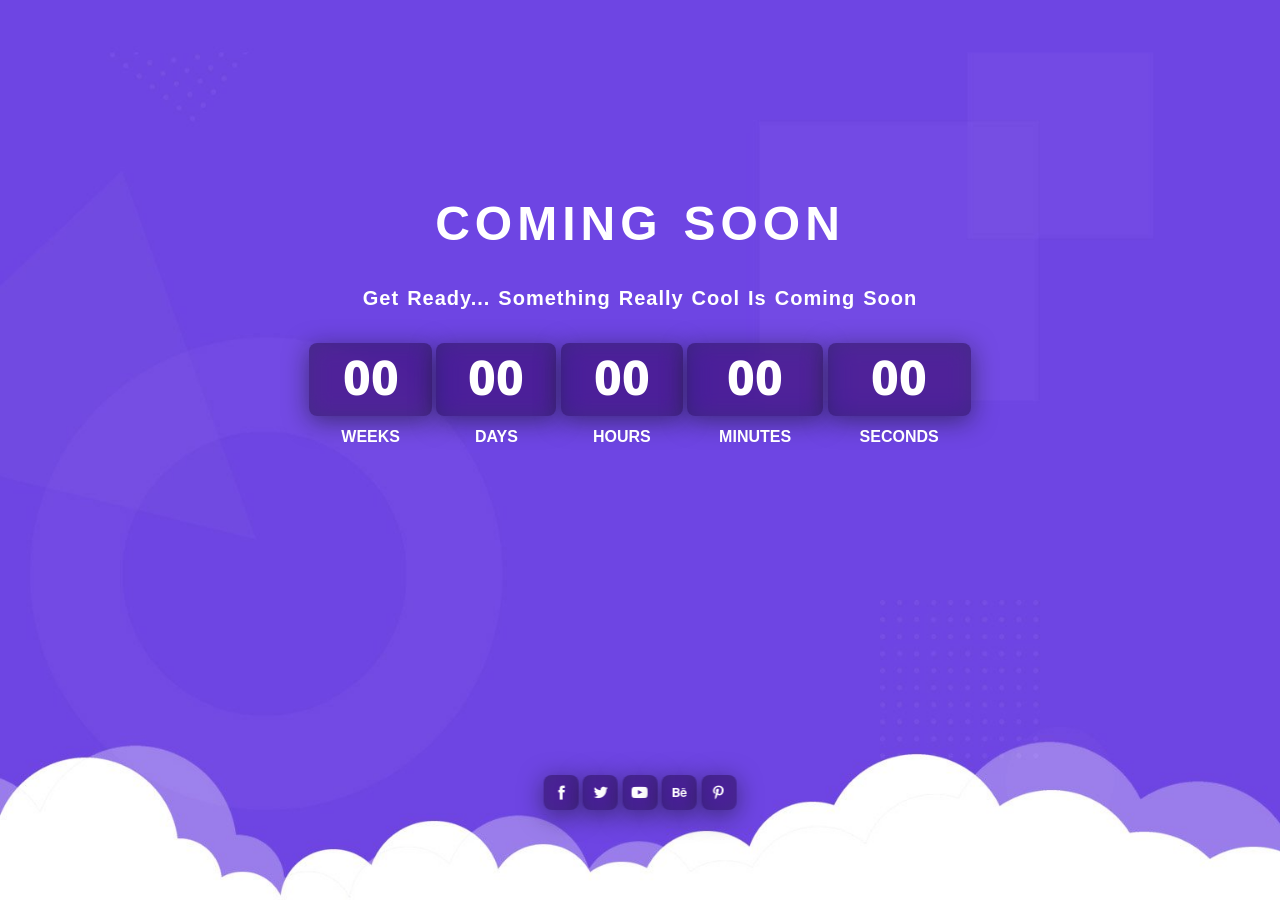
==== commit 1e396c93: "22" ====
--- a/index.html
+++ b/index.html
@@ -1,1377 +1,54 @@
-<!DOCTYPE html>
-<html dir="rtl" lang="ar">
-
-
+<!doctype html>
+<html lang="en">
 
 <head>
-
-    <meta http-equiv="content-type" content="text/html; charset=utf-8" />
-    <meta name="author" content="SemiColonWeb" />
-    <!-- Document Title ============================================= -->
-    <title>صانع العلامة التجارية للتصميم والبرمجة | شركة برمجيات مصرية</title>
-    <meta name="keywords" content="شركة تصميم مواقع في الشرق الاوسط, شركة تصميم مواقع في مسقط, شركة برمجة مواقع في الشرق الاوسط, شركة تصميم في الشرق الاوسط, شركة تصميم في مسقط, شركة برمجة في مسقط, شركة برمجة في الشرق الاوسط, شركة دعاية واعلان في الشرق الاوسط, شركة برمجيات , برنامج المحامي, برنامج المحامي الذكي, برنامج إدارة مكاتب المحاماة, برنامج ورشة صيانة سيارات, برنامج إدارة الموارد البشرية, برنامج إدارة العقارات, برنامج الفواتير, برنامج إدارة العملاء" />
-    <meta name="description" content="شركة تصميم مواقع في الشرق الاوسط | مسقط, شركة برمجة مواقع في الشرق الاوسط | مسقط, شركة برمجة في الشرق الاوسط | مسقط , شركة برمجيات" />
-    <meta name="viewport" content="width=device-width, initial-scale=1" />
-
-    
-
-
-    
-
-    <link rel="shortcut icon" href="images/setting/logo.svg">
-
-    
-        <script type="application/ld+json">
-        {
-            "@context": "https://schema.org",
-            "@type": "WebSite",
-            "url": "/",
-            "name": "صانع العلامة التجارية للتصميم والبرمجة | شركة برمجيات مصرية",
-            "image": "https://ygbrandmaker.tech/images/setting/logo.svg",
-            "description": "شركة تصميم مواقع في الشرق الاوسط | مسقط, شركة برمجة مواقع في الشرق الاوسط | مسقط, شركة برمجة في الشرق الاوسط | مسقط , شركة برمجيات"
-        }
-    </script>
-    
-
-
-<!-- Stylesheets
-============================================= -->
-    <link href="https://fonts.googleapis.com/css?family=Rubik:300,400,500,700|Playfair+Display:700,700i,900&amp;display=swap" rel="stylesheet" type="text/css" />
-    <link rel="stylesheet" href="frontend2/css/bootstrap.css" type="text/css" />
-    <link rel="stylesheet" href="frontend2/style.css" type="text/css" />
-    <link rel="stylesheet" href="frontend2/css/dark.css" type="text/css" />
-    <link rel="stylesheet" href="frontend2/css/font-icons.css" type="text/css" />
-    <link rel="stylesheet" href="frontend2/css/animate.css" type="text/css" />
-    <link rel="stylesheet" href="frontend2/css/magnific-popup.css" type="text/css" />
-    <link rel="stylesheet" href="index.html" type="text/css" />
-    <link rel="stylesheet" href="frontend2/style-rtl.css" type="text/css" />
-
-
-    <!-- Home Demo Specific Stylesheet -->
-    <link rel="stylesheet" href="frontend2/demos/interior-design/interior-design.css" type="text/css" />
-    <link rel="stylesheet" href="frontend2/demos/interior-design/css/fonts.css" type="text/css" />
-    <link rel="stylesheet" href="frontend2/css/custom.css" type="text/css" />
-    <link rel="stylesheet" href="frontend2/css/colors8b24.css?color=1c85e8" type="text/css" />
-
-    <!-- SLIDER REVOLUTION 5.x CSS SETTINGS -->
-    <link rel="stylesheet" type="text/css" href="frontend2/include/rs-plugin/css/settings.css" media="screen" />
-    <link rel="stylesheet" type="text/css" href="frontend2/include/rs-plugin/css/layers.css">
-    <link rel="stylesheet" type="text/css" href="frontend2/include/rs-plugin/css/navigation.css">
-
-    
-    <script src="../kit.fontawesome.com/b3ad378e4c.js" crossorigin="anonymous"></script>
-
-
-    
-    <link rel="preconnect" href="https://fonts.googleapis.com/">
-    <link rel="preconnect" href="https://fonts.gstatic.com/" crossorigin>
-    <link href="https://fonts.googleapis.com/css2?family=Cairo:wght@300;400;500;600;700;800;900&amp;display=swap" rel="stylesheet">
-    
-
-
-    
-    <link rel="stylesheet" href="frontend/assets/custom.css" type="text/css" />
-
-    <style>
-        
-    </style>
-
-
-    <!-- Messenger المكون الإضافي "دردشة" Code -->
-    <div id="fb-root"></div>
-
-    <!-- Your المكون الإضافي "دردشة" code -->
-    <div id="fb-customer-chat" class="fb-customerchat">
-    </div>
-
-    <script>
-      var chatbox = document.getElementById('fb-customer-chat');
-      chatbox.setAttribute("page_id", "110523958140654");
-      chatbox.setAttribute("attribution", "biz_inbox");
-    </script>
-
-    <!-- Your SDK code -->
-    <script>
-      window.fbAsyncInit = function() {
-        FB.init({
-          xfbml            : true,
-          version          : 'v13.0'
-        });
-      };
-
-      (function(d, s, id) {
-        var js, fjs = d.getElementsByTagName(s)[0];
-        if (d.getElementById(id)) return;
-        js = d.createElement(s); js.id = id;
-        js.src = '../connect.facebook.net/ar_AR/sdk/xfbml.customerchat.js';
-        fjs.parentNode.insertBefore(js, fjs);
-      }(document, 'script', 'facebook-jssdk'));
-    </script>
-
-
-
-    <!-- Global site tag (gtag.js) - Google Analytics -->
-    <script async src="https://www.googletagmanager.com/gtag/js?id=G-STNB6DB6FD"></script>
-    <script>
-      window.dataLayer = window.dataLayer || [];
-      function gtag(){dataLayer.push(arguments);}
-      gtag('js', new Date());
-
-      gtag('config', 'G-STNB6DB6FD');
-    </script>
-
-
-    <!-- Global site tag (gtag.js) - Google Analytics -->
-    <script async src="https://www.googletagmanager.com/gtag/js?id=UA-161591549-2"></script>
-    <script>
-      window.dataLayer = window.dataLayer || [];
-      function gtag(){dataLayer.push(arguments);}
-      gtag('js', new Date());
-
-      gtag('config', 'UA-161591549-2');
-    </script>
-
-
-
-    <meta name="msvalidate.01" content="11ADAB562A1BDD80B3274754EC96B2B2" />
-
-
-
-
-
-
-
-
-
-
-
-
-
-
-
-
-
-
-    <!-- GetButton.io widget -->
-    <script type="text/javascript">
-        (function () {
-            var options = {
-                whatsapp: "201030459067", // WhatsApp number
-                call_to_action: "كيف يمكننا مساعدتكم", // Call to action
-                button_color: "#FF6550", // Color of button
-                position: "right", // Position may be 'right' or 'left'
-            };
-            var proto = 'index.html', host = "getbutton.io", url = proto + '//static.' + host;
-            var s = document.createElement('script'); s.type = 'text/javascript'; s.async = true; s.src = url + '/widget-send-button/js/init.js';
-            s.onload = function () { WhWidgetSendButton.init(host, proto, options); };
-            var x = document.getElementsByTagName('script')[0]; x.parentNode.insertBefore(s, x);
-        })();
-    </script>
-
-    <style>
-        .sbsi7l-0.evMtho {
-            display: none;
-        }
-    </style>
-    <!-- /GetButton.io widget -->
-
-
-
-    <style>
-            </style>
-
+    <!-- Required meta tags -->
+    <meta charset="utf-8">
+    <meta name="viewport" content="width=device-width, initial-scale=1">
+    <!-- bootstrap css file -->
+    <link rel="stylesheet" href="assets/css/bootstrap.min.css">
+    <!-- icofont css file -->
+    <link rel="stylesheet" href="assets/css/icofont.min.css">
+    <!-- styles css file -->
+    <link rel="stylesheet" href="assets/css/style.css">
+    <!-- media screen css file -->
+    <link rel="stylesheet" href="assets/css/media.css">
+    <title>saas Coming Soon Page LTR</title>
 </head>
 
-<body class="stretched side-push-panel rtl">
+<body>
+    <!-- START COMING SOON PAGE 04 -->
+    <main class="main-04 adjust-center">
+        <div class="container">
 
+            <div class="info">
+                <h2 class="title-h2 m-b-20">COMING SOON</h2>
+                <p class="desc-p m-b-20">Get Ready... Something Really Cool Is Coming Soon </p>
+            </div>
 
-<!-- Document Wrapper
-============================================= -->
-<div id="wrapper" class="clearfix">
+            <ul id="time">
+                <li id="clock-a"><span class="timer"></span> <span class="name">weeks</span></li>
+                <li id="clock-b"><span class="timer"></span> <span class="name">days</span></li>
+                <li id="clock-c"><span class="timer"></span> <span class="name">hours</span></li>
+                <li id="clock-d"><span class="timer"></span> <span class="name">minutes</span></li>
+                <li id="clock-f"><span class="timer"></span> <span class="name">seconds</span></li>
+            </ul>
 
-    <!-- Header ============================================= -->
-    <header id="header" class="header-size-md" data-sticky-shrink="false">
-    <div id="header-wrap">
-        <div class="container">
-            <div class="header-row justify-content-between">
-
-                <!-- Logo
-                ============================================= -->
-                <div id="logo" class="me-lg-0">
-                    <a href="index.html" class="standard-logo"><img src="images/setting/logo.svg" alt="صانع العلامة التجارية للتصميم والبرمجة | شركة برمجيات مصرية"></a>
-                    <a href="index.html" class="retina-logo"><img src="images/setting/logo.svg" alt="صانع العلامة التجارية للتصميم والبرمجة | شركة برمجيات مصرية"></a>
-                </div><!-- #logo end -->
-
-                <div class="header-misc">
-
-                    <!-- Top Search
-                    ============================================= -->
-                    <div class="">
-                        <a href="https://wa.me/201030459067" target="_blank" style="font-size: 35px; color: #0a7d43" >
-                            <i class="icon-whatsapp"></i>
-                        </a>
-                    </div><!-- #top-search end -->
-
-                </div>
-
-                <div id="primary-menu-trigger">
-                    <svg class="svg-trigger" viewBox="0 0 100 100"><path d="m 30,33 h 40 c 3.722839,0 7.5,3.126468 7.5,8.578427 0,5.451959 -2.727029,8.421573 -7.5,8.421573 h -20"></path><path d="m 30,50 h 40"></path><path d="m 70,67 h -40 c 0,0 -7.5,-0.802118 -7.5,-8.365747 0,-7.563629 7.5,-8.634253 7.5,-8.634253 h 20"></path></svg>
-                </div>
-
-                <!-- Primary Navigation
-                ============================================= -->
-                <nav class="primary-menu with-arrows">
-
-                    <ul class="menu-container">
-                        <li class="menu-item current"><a class="menu-link" href="index.html"><div>الرئيسية</div></a></li>
-                        <li class="menu-item "><a class="menu-link" href="about.html"><div>من نحن ؟</div></a></li>
-
-                        
-
-                        <li class="menu-item mega-menu mega-menu-full">
-                            <a class="menu-link" href="#"><div>خدماتنا</div></a>
-                            <div class="mega-menu-content mega-menu-style-2 pt-3 pb-3">
-                                <div class="container">
-                                    <div class="row ">
-                                                                                    <ul class="sub-menu-container mega-menu-column col-6 p-0 ">
-                                                <li class="menu-item ">
-                                                    <a class="menu-link" href="service/Programming-websites-special-programming.html">
-                                                        <div><i class="icon-check1"></i>برمجة موقع الإنترنت - برمجة خاصة</div>
-                                                    </a>
-                                                </li>
-                                            </ul>
-                                                                                    <ul class="sub-menu-container mega-menu-column col-6 p-0 ">
-                                                <li class="menu-item ">
-                                                    <a class="menu-link" href="service/Website-Design.html">
-                                                        <div><i class="icon-check1"></i>تصميم مواقع انترنت</div>
-                                                    </a>
-                                                </li>
-                                            </ul>
-                                                                                    <ul class="sub-menu-container mega-menu-column col-6 p-0 ">
-                                                <li class="menu-item ">
-                                                    <a class="menu-link" href="service/e-commerce-store-design.html">
-                                                        <div><i class="icon-check1"></i>تصميم متجر إلكتروني</div>
-                                                    </a>
-                                                </li>
-                                            </ul>
-                                                                                    <ul class="sub-menu-container mega-menu-column col-6 p-0 ">
-                                                <li class="menu-item ">
-                                                    <a class="menu-link" href="service/law-firm-website-design.html">
-                                                        <div><i class="icon-check1"></i>تصميم موقع مكتب محاماة</div>
-                                                    </a>
-                                                </li>
-                                            </ul>
-                                                                                    <ul class="sub-menu-container mega-menu-column col-6 p-0 ">
-                                                <li class="menu-item ">
-                                                    <a class="menu-link" href="service/School-website-design.html">
-                                                        <div><i class="icon-check1"></i>تصميم موقع مدرسة</div>
-                                                    </a>
-                                                </li>
-                                            </ul>
-                                                                                    <ul class="sub-menu-container mega-menu-column col-6 p-0 ">
-                                                <li class="menu-item ">
-                                                    <a class="menu-link" href="service/Tourist-website-design.html">
-                                                        <div><i class="icon-check1"></i>تصميم موقع سياحي</div>
-                                                    </a>
-                                                </li>
-                                            </ul>
-                                                                                    <ul class="sub-menu-container mega-menu-column col-6 p-0 ">
-                                                <li class="menu-item ">
-                                                    <a class="menu-link" href="service/Contracting-company-website-design.html">
-                                                        <div><i class="icon-check1"></i>تصميم موقع شركة مقاولات</div>
-                                                    </a>
-                                                </li>
-                                            </ul>
-                                                                                    <ul class="sub-menu-container mega-menu-column col-6 p-0 ">
-                                                <li class="menu-item ">
-                                                    <a class="menu-link" href="service/Real-estate-website-design.html">
-                                                        <div><i class="icon-check1"></i>تصميم موقع عقارات</div>
-                                                    </a>
-                                                </li>
-                                            </ul>
-                                                                                    <ul class="sub-menu-container mega-menu-column col-6 p-0 ">
-                                                <li class="menu-item ">
-                                                    <a class="menu-link" href="service/wordpress-website-design.html">
-                                                        <div><i class="icon-check1"></i>تصميم موقع وورد بريس</div>
-                                                    </a>
-                                                </li>
-                                            </ul>
-                                                                                    <ul class="sub-menu-container mega-menu-column col-6 p-0 ">
-                                                <li class="menu-item ">
-                                                    <a class="menu-link" href="service/Joomla-website-design.html">
-                                                        <div><i class="icon-check1"></i>تصميم موقع جوملا</div>
-                                                    </a>
-                                                </li>
-                                            </ul>
-                                                                                    <ul class="sub-menu-container mega-menu-column col-6 p-0 ">
-                                                <li class="menu-item ">
-                                                    <a class="menu-link" href="service/Designing-books%2c-magazines-and-profiles.html">
-                                                        <div><i class="icon-check1"></i>تصميم الكتب والمجلات والبروفايل</div>
-                                                    </a>
-                                                </li>
-                                            </ul>
-                                                                                    <ul class="sub-menu-container mega-menu-column col-6 p-0 ">
-                                                <li class="menu-item ">
-                                                    <a class="menu-link" href="service/E-commerce-design-services.html">
-                                                        <div><i class="icon-check1"></i>خدمات تصميم المتاجر الإلكترونية</div>
-                                                    </a>
-                                                </li>
-                                            </ul>
-                                                                                    <ul class="sub-menu-container mega-menu-column col-6 p-0 ">
-                                                <li class="menu-item ">
-                                                    <a class="menu-link" href="service/Designing-advertising-videos-and-motion-graphics.html">
-                                                        <div><i class="icon-check1"></i>تصميم الفيديوهات الإعلانية والموشن جرافيك</div>
-                                                    </a>
-                                                </li>
-                                            </ul>
-                                                                                    <ul class="sub-menu-container mega-menu-column col-6 p-0 ">
-                                                <li class="menu-item ">
-                                                    <a class="menu-link" href="service/Website-design-services.html">
-                                                        <div><i class="icon-check1"></i>خدمات تصميم المواقع الإلكترونية</div>
-                                                    </a>
-                                                </li>
-                                            </ul>
-                                                                                    <ul class="sub-menu-container mega-menu-column col-6 p-0 ">
-                                                <li class="menu-item ">
-                                                    <a class="menu-link" href="service/business-identity-design.html">
-                                                        <div><i class="icon-check1"></i>تصميم الهوية التجارية</div>
-                                                    </a>
-                                                </li>
-                                            </ul>
-                                                                            </div>
-                                </div>
-                            </div>
-                        </li>
-
-
-                        <li class="menu-item mega-menu mega-menu-full">
-                            <!-- <a class="menu-link" href="#"><div>برامجنا</div></a>
-                            <div class="mega-menu-content mega-menu-style-2 pt-3 pb-3">
-                                <div class="container">
-                                    <div class="row ">
-                                                                                    <ul class="sub-menu-container mega-menu-column col-6 p-0 ">
-                                                <li class="menu-item ">
-                                                    <a class="menu-link" href="our_software/mueen-law.html">
-                                                        <div>
-                                                            <img src="images/software/1662045239logo.png" width="46" alt="نظام معين لإدارة مكاتب المحاماة والاستشارات القانونية">
-                                                            نظام معين لإدارة مكاتب المحاماة والاستشارات القانونية
-
-                                                        </div>
-                                                    </a>
-                                                </li>
-                                            </ul>
-                                                                                    <ul class="sub-menu-container mega-menu-column col-6 p-0 ">
-                                                <li class="menu-item ">
-                                                    <a class="menu-link" href="our_software/garage.html">
-                                                        <div>
-                                                            <img src="images/software/1663085637logo-smart-garage-06.png" width="46" alt="نظام الجراج الذكي | برنامج إدارة ورشة صيانة سيارات">
-                                                            نظام الجراج الذكي | برنامج إدارة ورشة صيانة سيارات
-
-                                                        </div>
-                                                    </a>
-                                                </li>
-                                            </ul>
-                                                                                    <ul class="sub-menu-container mega-menu-column col-6 p-0 ">
-                                                <li class="menu-item ">
-                                                    <a class="menu-link" href="our_software/property-management-software.html">
-                                                        <div>
-                                                            <img src="images/software/1662875143estate-02.png" width="46" alt="برنامج إدارة العقارات والأملاك">
-                                                            برنامج إدارة العقارات والأملاك
-
-                                                        </div>
-                                                    </a>
-                                                </li>
-                                            </ul>
-                                                                                    <ul class="sub-menu-container mega-menu-column col-6 p-0 ">
-                                                <li class="menu-item ">
-                                                    <a class="menu-link" href="our_software/Accounting-software.html">
-                                                        <div>
-                                                            <img src="images/software/1662224141logo2.png" width="46" alt="برنامج محاسبة للشركات الصغيرة والمتوسطة">
-                                                            برنامج محاسبة للشركات الصغيرة والمتوسطة
-
-                                                        </div>
-                                                    </a>
-                                                </li>
-                                            </ul>
-                                                                                    <ul class="sub-menu-container mega-menu-column col-6 p-0 ">
-                                                <li class="menu-item ">
-                                                    <a class="menu-link" href="our_software/e-invoice-software.html">
-                                                        <div>
-                                                            <img src="images/software/1663091937invoice.png" width="46" alt="برنامج الفاتورة الإلكترونية">
-                                                            برنامج الفاتورة الإلكترونية
-
-                                                        </div>
-                                                    </a>
-                                                </li>
-                                            </ul>
-                                                                                    <ul class="sub-menu-container mega-menu-column col-6 p-0 ">
-                                                <li class="menu-item ">
-                                                    <a class="menu-link" href="our_software/pos-Software.html">
-                                                        <div>
-                                                            <img src="images/software/1662629584helixpos_logo-01.png" width="46" alt="برنامج إدارة المبيعات والفواتير | POS System">
-                                                            برنامج إدارة المبيعات والفواتير | POS System
-
-                                                        </div>
-                                                    </a>
-                                                </li>
-                                            </ul>
-                                                                                    <ul class="sub-menu-container mega-menu-column col-6 p-0 ">
-                                                <li class="menu-item ">
-                                                    <a class="menu-link" href="our_software/brn-mg-d-r-lmd-rs.html">
-                                                        <div>
-                                                            <img src="images/software/1663086943logo.png" width="46" alt="برنامج إدارة المدارس">
-                                                            برنامج إدارة المدارس
-
-                                                        </div>
-                                                    </a>
-                                                </li>
-                                            </ul>
-                                                                                    <ul class="sub-menu-container mega-menu-column col-6 p-0 ">
-                                                <li class="menu-item ">
-                                                    <a class="menu-link" href="our_software/HR-management-system.html">
-                                                        <div>
-                                                            <img src="images/software/1663091620hr-manager.png" width="46" alt="نظام إدارة الموارد البشرية HR">
-                                                            نظام إدارة الموارد البشرية HR
-
-                                                        </div>
-                                                    </a>
-                                                </li>
-                                            </ul>
-                                                                                    <ul class="sub-menu-container mega-menu-column col-6 p-0 ">
-                                                <li class="menu-item ">
-                                                    <a class="menu-link" href="our_software/library-management-system.html">
-                                                        <div>
-                                                            <img src="images/software/1663087449bookshelf.png" width="46" alt="نظام إدارة المكتبات والكتب">
-                                                            نظام إدارة المكتبات والكتب
-
-                                                        </div>
-                                                    </a>
-                                                </li>
-                                            </ul>
-                                                                                    <ul class="sub-menu-container mega-menu-column col-6 p-0 ">
-                                                <li class="menu-item ">
-                                                    <a class="menu-link" href="our_software/ecommerce.html">
-                                                        <div>
-                                                            <img src="images/software/1653110414online-shop.png" width="46" alt="تصميم وبرمجة المتجر الإلكتروني">
-                                                            تصميم وبرمجة المتجر الإلكتروني
-
-                                                        </div>
-                                                    </a>
-                                                </li>
-                                            </ul>
-                                                                                    <ul class="sub-menu-container mega-menu-column col-6 p-0 ">
-                                                <li class="menu-item ">
-                                                    <a class="menu-link" href="our_software/financial-association-system.html">
-                                                        <div>
-                                                            <img src="images/software/1663091787money-bag.png" width="46" alt="برنامج إدارة الجمعيات المالية الشهرية">
-                                                            برنامج إدارة الجمعيات المالية الشهرية
-
-                                                        </div>
-                                                    </a>
-                                                </li>
-                                            </ul>
-                                                                                    <ul class="sub-menu-container mega-menu-column col-6 p-0 ">
-                                                <li class="menu-item ">
-                                                    <a class="menu-link" href="our_software/Project-Management-Software.html">
-                                                        <div>
-                                                            <img src="images/software/1663092432engineers.png" width="46" alt="برنامج إدارة المشاريع">
-                                                            برنامج إدارة المشاريع
-
-                                                        </div>
-                                                    </a>
-                                                </li>
-                                            </ul>
-                                                                                    <ul class="sub-menu-container mega-menu-column col-6 p-0 ">
-                                                <li class="menu-item ">
-                                                    <a class="menu-link" href="our_software/Tailoring-shop-management-system.html">
-                                                        <div>
-                                                            <img src="images/software/1663092088sewing-machine.png" width="46" alt="برنامج إدارة محلات الخياطة والتفضيل">
-                                                            برنامج إدارة محلات الخياطة والتفضيل
-
-                                                        </div>
-                                                    </a>
-                                                </li>
-                                            </ul>
-                                                                                    <ul class="sub-menu-container mega-menu-column col-6 p-0 ">
-                                                <li class="menu-item ">
-                                                    <a class="menu-link" href="our_software/Engineering-consulting-office-management-system.html">
-                                                        <div>
-                                                            <img src="images/software/1663092410engineering.png" width="46" alt="نظام إدارة مكاتب الاستشارات الهندسية">
-                                                            نظام إدارة مكاتب الاستشارات الهندسية
-
-                                                        </div>
-                                                    </a>
-                                                </li>
-                                            </ul>
-                                                                            </div>
-                                </div>
-                            </div>
-                        </li>
-
-
-                        
-
-
-
-
-
-
-
-
-
-
-
-
-
-
-
-                      
-
-                        <li class="menu-item"><a class="menu-link" href="#"><div class="text-danger">  الباقات والأسعار </div></a>
-                            <ul class="sub-menu-container">
-                                <li class="menu-item">
-                                    <a class="menu-link" href="Website_package.html">
-                                        <div><i class="icon-check1"></i>باقات تصميم المواقع الالكترونية</div>
-                                    </a>
-                                </li>
-
-                                <li class="menu-item">
-                                    <a class="menu-link" href="Store_package.html">
-                                        <div><i class="icon-check1"></i>باقات تصميم المتاجر الالكترونية</div>
-                                    </a>
-                                </li>
-
-                                <li class="menu-item">
-                                    <a class="menu-link" href="Host_package.html">
-                                        <div><i class="icon-check1"></i>باقات استضافة المواقع</div>
-                                    </a>
-                                </li>
-                            </ul>
-                        </li>
-
-
-                        <!-- <li class="menu-item"><a class="menu-link" href="#"><div>  الكورسات التعليمية </div></a>
-                            <ul class="sub-menu-container">
-                                                                                                            <li class="menu-item">
-                                            <a class="menu-link" href="courses_category/Design-and-Graphics.html">
-                                                <div>
-                                                    <i class="icon-check1"></i>التصميم والجرافيك ( 1 )
-                                                </div>
-                                            </a>
-                                        </li>
-                                                                                                                                                <li class="menu-item">
-                                            <a class="menu-link" href="courses_category/Learn-programming.html">
-                                                <div>
-                                                    <i class="icon-check1"></i>تعلم البرمجة ( 1 )
-                                                </div>
-                                            </a>
-                                        </li>
-                                                                                                                                                <li class="menu-item">
-                                            <a class="menu-link" href="courses_category/website-design.html">
-                                                <div>
-                                                    <i class="icon-check1"></i>تصميم المواقع الإلكترونية ( 2 )
-                                                </div>
-                                            </a>
-                                        </li>
-                                                                                                                                                <li class="menu-item">
-                                            <a class="menu-link" href="courses_category/e-commerce-store-design.html">
-                                                <div>
-                                                    <i class="icon-check1"></i>تصميم المتاجر الإلكترونية ( 2 )
-                                                </div>
-                                            </a>
-                                        </li>
-                                                                                                                                                                                                                                                                                                                                                                                    <li class="menu-item">
-                                    <a class="menu-link" href="all_courses.html"><div><i class="icon-check1"></i>جميع الدورات التدريبية</div></a>
-                                </li>
-                            </ul>
-                        </li>
-
-
-                        --> <li class="menu-item"><a class="menu-link" href="#"><div>  المدونة </div></a>
-                            <ul class="sub-menu-container">
-                                                                                                            <li class="menu-item">
-                                            <a class="menu-link" href="posts_category/Design-and-Graphics.html">
-                                                <div><i class="icon-check1"></i>التصميم والجرافيك </div>
-                                            </a>
-                                        </li>
-                                                                                                                                                <li class="menu-item">
-                                            <a class="menu-link" href="posts_category/website-design.html">
-                                                <div><i class="icon-check1"></i>تصميم المواقع الإلكترونية</div>
-                                            </a>
-                                        </li>
-                                                                                                                                                <li class="menu-item">
-                                            </a>
-                                        </li>
-                                                                                                                                                <li class="menu-item">
-                                            <a class="menu-link" href="posts_category/Articles-about-Arabic-calligraphy.html">
-                                                <div><i class="icon-check1"></i>مقالات عن الخط العربي </div>
-                                            </a>
-                                        </li>
-                                                                                                                                                                                                                    <li class="menu-item">
-                                            <a class="menu-link" href="posts_category/Websites-that-interest-you.html">
-                                                <div><i class="icon-check1"></i>مواقع تهمك</div>
-                                            </a>
-                                        </li>
-                                                                                                                                                                                                                    <li class="menu-item">
-                                            <a class="menu-link" href="posts_category/designer-library.html">
-                                                <div><i class="icon-check1"></i>مكتبة المصمم</div>
-                                            </a>
-                                        </li>
-                                                                                                                                                <li class="menu-item">
-                                            <a class="menu-link" href="posts_category/Software-and-applications.html">
-                                                <div><i class="icon-check1"></i>برمجيات وتطبيقات </div>
-                                            </a>
-                                        </li>
-                                                                                                    <li class="menu-item">
-                                    <a class="menu-link" href="all_posts.html"><div><i class="icon-check1"></i>جميع المقالات </div></a>
-                                </li>
-                            </ul>
-                        </li>
-
-                        <li class="menu-item"><a class="menu-link" href="contact_us.html"><div>اتصل بنا</div></a></li>
-
-                    </ul>
-
-                </nav><!-- #primary-menu end -->
-
-            </div>
-        </div>
-    </div>
-    <div class="header-wrap-clone"></div>
-</header><!-- #header end -->
-
-    <!-- Content ============================================= -->
-    <section id="content">
-        <div class="content-wrap pt-0 pb-0 clearfix">
-
-            
-    <!-- _slider -->
-    <!-- Slider
-		============================================= -->
-<section id="" class="  ">
-
-    <div id="rev_slider" class="rev_slider"  data-version="5.0">
-        <ul>
-
-                    <li data-transition="fade">
-
-                <!-- MAIN IMAGE -->
-                <img src="images/Sliders/1.png"  alt="تصميم المواقع" >
-                
-
-            </li>
-        
-        </ul>
-    </div>
-
-</section>
-
-    <!-- _services -->
-    <section>
-
-    <div class="center pt-5 pb-5" data-animate="fadeInUp">
-        <h1 style="font-size: 24px; color: #ce005c">صانع العلامة التجارية للتصميم والبرمجة</h1>
-        <div style="max-width: 100%">
-            <div id="sppb-addon-wrapper-1553240365449">
-<div id="sppb-addon-1553240365449">
-<h2 dir="rtl" style="text-align: center;"><strong><span style="color: #e03e2d;"><span style="font-size: 18.6667px;">أفضل شركة برمجة وتصميم مواقع في الشرق الاوسط</span></span></strong></h2>
-</div>
-</div>
-<div id="sppb-addon-wrapper-1535365384258" dir="rtl">
-<div id="sppb-addon-1535365384258">
-<div style="text-align: center;"><span style="color: #8e44ad;"><span style="font-size: 14pt;">برمجة النظم والتطبيقات | التصميم والجرافيك | تصميم مواقع الإنترنت | تصميم المتاجر الإلكترونية<br />تصميم الهوية التجارية | إدارة وتطوير المواقع | ورش عمل تعلم التصميم والبرمجة</span></span></div>
-<div style="text-align: center;">&nbsp;</div>
-</div>
-</div>
-        </div>
-    </div>
-
-
-    <div class="container pb-5">
-
-        <div class="row align-items-stretch col-mb-30">
-
-                            <div class="col-md-3">
-                    <div class="feature-box fbox-plain">
-                        <div class="fbox-icon">
-                            <a href="service/Programming-websites-special-programming.html"><img src="images/Services/1649428230web.png" alt="برمجة موقع الإنترنت - برمجة خاصة"></a>
-                        </div>
-                        <a href="service/Programming-websites-special-programming.html">
-                            <div class="fbox-content">
-                                <h3 style="color:#e1005d;">برمجة موقع الإنترنت - برمجة خاصة</h3>
-                                <p style="color: black">نقدم لكم خدمة تصميم وبرمجة المواقع برمجة خاصة حسب الطلب</p>
-                            </div>
-                        </a>
-                    </div>
-                </div>
-                            <div class="col-md-3">
-                    <div class="feature-box fbox-plain">
-                        <div class="fbox-icon">
-                            <a href="service/Website-Design.html"><img src="images/Services/1649430005ux.png" alt="تصميم مواقع انترنت"></a>
-                        </div>
-                        <a href="service/Website-Design.html">
-                            <div class="fbox-content">
-                                <h3 style="color:#e1005d;">تصميم مواقع انترنت</h3>
-                                <p style="color: black">نحن نقدم لكم خدمة تصميم مواقع انترنت باحترافية عالية ونعتمد على أحدث وسائل تكنولوجيا تصميم المواقع الإلكترونية</p>
-                            </div>
-                        </a>
-                    </div>
-                </div>
-                            <div class="col-md-3">
-                    <div class="feature-box fbox-plain">
-                        <div class="fbox-icon">
-                            <a href="service/e-commerce-store-design.html"><img src="images/Services/1649430074online-shop.png" alt="تصميم متجر إلكتروني"></a>
-                        </div>
-                        <a href="service/e-commerce-store-design.html">
-                            <div class="fbox-content">
-                                <h3 style="color:#e1005d;">تصميم متجر إلكتروني</h3>
-                                <p style="color: black">نقدم لكم خدمة تصميم وبرمجة المتاجر الإلكترونية</p>
-                            </div>
-                        </a>
-                    </div>
-                </div>
-                            <div class="col-md-3">
-                    <div class="feature-box fbox-plain">
-                        <div class="fbox-icon">
-                            <a href="service/law-firm-website-design.html"><img src="images/Services/1649430108law.png" alt="تصميم موقع مكتب محاماة"></a>
-                        </div>
-                        <a href="service/law-firm-website-design.html">
-                            <div class="fbox-content">
-                                <h3 style="color:#e1005d;">تصميم موقع مكتب محاماة</h3>
-                                <p style="color: black">نقدم لكم خدمة تصميم وبرمجة موقع الكتروني لمكاتب المحاماة والاستشارات القانونية</p>
-                            </div>
-                        </a>
-                    </div>
-                </div>
-                            <div class="col-md-3">
-                    <div class="feature-box fbox-plain">
-                        <div class="fbox-icon">
-                            <a href="service/School-website-design.html"><img src="images/Services/1649430138school.png" alt="تصميم موقع مدرسة"></a>
-                        </div>
-                        <a href="service/School-website-design.html">
-                            <div class="fbox-content">
-                                <h3 style="color:#e1005d;">تصميم موقع مدرسة</h3>
-                                <p style="color: black">نقدم لكم خدمة تصميم وبرمجة موقع الكتروني للمدارس الخاصة و المعاهد ومراكز التدريب</p>
-                            </div>
-                        </a>
-                    </div>
-                </div>
-                            <div class="col-md-3">
-                    <div class="feature-box fbox-plain">
-                        <div class="fbox-icon">
-                            <a href="service/Tourist-website-design.html"><img src="images/Services/1649430230world.png" alt="تصميم موقع سياحي"></a>
-                        </div>
-                        <a href="service/Tourist-website-design.html">
-                            <div class="fbox-content">
-                                <h3 style="color:#e1005d;">تصميم موقع سياحي</h3>
-                                <p style="color: black">نقدم لكم خدمة تصميم وبرمجة موقع لشركات ومكاتب السفر و السياحة</p>
-                            </div>
-                        </a>
-                    </div>
-                </div>
-                            <div class="col-md-3">
-                    <div class="feature-box fbox-plain">
-                        <div class="fbox-icon">
-                            <a href="service/Contracting-company-website-design.html"><img src="images/Services/1649430309brickwall.png" alt="تصميم موقع شركة مقاولات"></a>
-                        </div>
-                        <a href="service/Contracting-company-website-design.html">
-                            <div class="fbox-content">
-                                <h3 style="color:#e1005d;">تصميم موقع شركة مقاولات</h3>
-                                <p style="color: black">نقدم لكم خدمة تصميم وبرمجة موقع الكتروني لشركات المقاولات والانشاءات والاستشارات الهندسية و اعمال الديكور</p>
-                            </div>
-                        </a>
-                    </div>
-                </div>
-                            <div class="col-md-3">
-                    <div class="feature-box fbox-plain">
-                        <div class="fbox-icon">
-                            <a href="service/Real-estate-website-design.html"><img src="images/Services/1649430350apartment.png" alt="تصميم موقع عقارات"></a>
-                        </div>
-                        <a href="service/Real-estate-website-design.html">
-                            <div class="fbox-content">
-                                <h3 style="color:#e1005d;">تصميم موقع عقارات</h3>
-                                <p style="color: black">نقدم لكم خدمة تصميم وبرمجة موقع الكتروني للشركات العقارية و مكاتب ادارة العقارات والوحدات العقارية و السكنات</p>
-                            </div>
-                        </a>
-                    </div>
-                </div>
-                            <div class="col-md-3">
-                    <div class="feature-box fbox-plain">
-                        <div class="fbox-icon">
-                            <a href="service/wordpress-website-design.html"><img src="images/Services/1649430405wordpress.png" alt="تصميم موقع وورد بريس"></a>
-                        </div>
-                        <a href="service/wordpress-website-design.html">
-                            <div class="fbox-content">
-                                <h3 style="color:#e1005d;">تصميم موقع وورد بريس</h3>
-                                <p style="color: black">نقدم لكم خدمة تصميم وبرمجة موقع الكتروني باستخدام نظام وورد بريس - نظام ادارة محتوى</p>
-                            </div>
-                        </a>
-                    </div>
-                </div>
-                            <div class="col-md-3">
-                    <div class="feature-box fbox-plain">
-                        <div class="fbox-icon">
-                            <a href="service/Joomla-website-design.html"><img src="images/Services/1649430431joomla.png" alt="تصميم موقع جوملا"></a>
-                        </div>
-                        <a href="service/Joomla-website-design.html">
-                            <div class="fbox-content">
-                                <h3 style="color:#e1005d;">تصميم موقع جوملا</h3>
-                                <p style="color: black">نقدم لكم خدمة تصميم وبرمجة موقع الكتروني باستخدام نظام جوملا - نظام ادارة محتوى</p>
-                            </div>
-                        </a>
-                    </div>
-                </div>
-                            <div class="col-md-3">
-                    <div class="feature-box fbox-plain">
-                        <div class="fbox-icon">
-                            <a href="service/Designing-books%2c-magazines-and-profiles.html"><img src="images/Services/1649430472book-stack.png" alt="تصميم الكتب والمجلات والبروفايل"></a>
-                        </div>
-                        <a href="service/Designing-books%2c-magazines-and-profiles.html">
-                            <div class="fbox-content">
-                                <h3 style="color:#e1005d;">تصميم الكتب والمجلات والبروفايل</h3>
-                                <p style="color: black">نقدم لكم خدمة تصميم الكتب و المجلات والبروفايل للشركات والمؤسسات و الأفراد</p>
-                            </div>
-                        </a>
-                    </div>
-                </div>
-                            <div class="col-md-3">
-                    <div class="feature-box fbox-plain">
-                        <div class="fbox-icon">
-                            <a href="service/E-commerce-design-services.html"><img src="images/Services/1649430511ecommerce.png" alt="خدمات تصميم المتاجر الإلكترونية"></a>
-                        </div>
-                        <a href="service/E-commerce-design-services.html">
-                            <div class="fbox-content">
-                                <h3 style="color:#e1005d;">خدمات تصميم المتاجر الإلكترونية</h3>
-                                <p style="color: black">نقدم لكم خدمة تصميم وبرمجة المتاجر الإلكترونية</p>
-                            </div>
-                        </a>
-                    </div>
-                </div>
-                            <div class="col-md-3">
-                    <div class="feature-box fbox-plain">
-                        <div class="fbox-icon">
-                            <a href="service/Designing-advertising-videos-and-motion-graphics.html"><img src="images/Services/1649430555multimedia.png" alt="تصميم الفيديوهات الإعلانية والموشن جرافيك"></a>
-                        </div>
-                        <a href="service/Designing-advertising-videos-and-motion-graphics.html">
-                            <div class="fbox-content">
-                                <h3 style="color:#e1005d;">تصميم الفيديوهات الإعلانية والموشن جرافيك</h3>
-                                <p style="color: black">نقدم لكم خدمة تصميم الفيديوهات الإعلانية والموشن جرافيك والمونتاج</p>
-                            </div>
-                        </a>
-                    </div>
-                </div>
-                            <div class="col-md-3">
-                    <div class="feature-box fbox-plain">
-                        <div class="fbox-icon">
-                            <a href="service/Website-design-services.html"><img src="images/Services/1649430588web-development.png" alt="خدمات تصميم المواقع الإلكترونية"></a>
-                        </div>
-                        <a href="service/Website-design-services.html">
-                            <div class="fbox-content">
-                                <h3 style="color:#e1005d;">خدمات تصميم المواقع الإلكترونية</h3>
-                                <p style="color: black">نحن نقدم لكم خدمة تصميم مواقع انترنت باحترافية عالية ونعتمد على أحدث وسائل تكنولوجيا تصميم المواقع الإلكترونية</p>
-                            </div>
-                        </a>
-                    </div>
-                </div>
-                            <div class="col-md-3">
-                    <div class="feature-box fbox-plain">
-                        <div class="fbox-icon">
-                            <a href="service/business-identity-design.html"><img src="images/Services/1649430619web-design.png" alt="تصميم الهوية التجارية"></a>
-                        </div>
-                        <a href="service/business-identity-design.html">
-                            <div class="fbox-content">
-                                <h3 style="color:#e1005d;">تصميم الهوية التجارية</h3>
-                                <p style="color: black">نقدم لكم خدمة تصميم الهوية التجارية للشركات و المؤسسات والأفراد</p>
-                            </div>
-                        </a>
-                    </div>
-                </div>
-            
+            <ul class="social">
+                <li><a href="#"><i class="icofont-facebook"></i></a></li>
+                <li><a href="#"><i class="icofont-twitter"></i></a></li>
+                <li><a href="#"><i class="icofont-youtube-play"></i></a></li>
+                <li><a href="#"><i class="icofont-behance"></i></a></li>
+                <li><a href="#"><i class="icofont-pinterest"></i></a></li>
+            </ul>
 
         </div>
+    </main>
+    <!-- END COMING SOON PAGE 04 -->
 
-    </div>
-
-</section>
-
-
-
-
-    <!-- _services -->
-    <section id="content" style="background-color: rgba(232,243,250,0.59)">
-    <div class="content-wrap">
-        <div class="container">
-
-            <div class=" center mb-5" data-animate="fadeInUp">
-                <h3 style="font-size: 24px; color: #d20049">قسم البرمجيات</h3>
-                <span class="sub-title " style="font-size: 20px;">
-                    بفضل الله تعالى قمنا بإنتاج وتنفيذ العديد من البرمجيات الخاصة والعامة للشركات والمؤسسات والأفراد
-                    <br>
-                    <span style="font-weight: bold">
-                        وهذه بعض برامجنا التي نهدف من خلالها خدمة الشركات والمؤسسات والأفراد
-                        <br>
-                        ويمكننا تنفيذ برمجيات خاصة حسب الطلب
-                    </span>
-                </span>
-            </div>
-
-            <div class="row clearfix">
-
-                                    <div class="col-lg-4 bottommargin-sm text-center  h-translate-y-lg all-ts ">
-                        <div class="feature-box media-box fbox-bg ">
-                            <div class="fbox-media">
-                                <a href="our_software/mueen-law.html"><img src="images/software/1666104443mueen.webp" alt="نظام معين لإدارة مكاتب المحاماة والاستشارات القانونية"></a>
-                            </div>
-                            <div class="fbox-content fbox-content-lg">
-                                <h3 class="nott ls0 fw-semibold " style="color: #e1005d">نظام معين لإدارة مكاتب المحاماة والاستشارات القانونية</h3>
-                                <span style="font-size: 16px;">برنامج إداري ومحاسبي متخصص في إدارة مكاتب المحاماة والإستشارات القانونية  | 2022</span>
-                            </div>
-                        </div>
-                    </div>
-                                    <div class="col-lg-4 bottommargin-sm text-center  h-translate-y-lg all-ts ">
-                        <div class="feature-box media-box fbox-bg ">
-                            <div class="fbox-media">
-                                <a href="our_software/garage.html"><img src="images/software/1666104274garage.webp" alt="نظام الجراج الذكي | برنامج إدارة ورشة صيانة سيارات"></a>
-                            </div>
-                            <div class="fbox-content fbox-content-lg">
-                                <h3 class="nott ls0 fw-semibold " style="color: #e1005d">نظام الجراج الذكي | برنامج إدارة ورشة صيانة سيارات</h3>
-                                <span style="font-size: 16px;">نظام إداري ومحاسبي متخصص في إدارة ورش صيانة السيارات</span>
-                            </div>
-                        </div>
-                    </div>
-                                    <div class="col-lg-4 bottommargin-sm text-center  h-translate-y-lg all-ts ">
-                        <div class="feature-box media-box fbox-bg ">
-                            <div class="fbox-media">
-                                <a href="our_software/property-management-software.html"><img src="images/software/1666438769realstate.webp" alt="برنامج إدارة العقارات والأملاك"></a>
-                            </div>
-                            <div class="fbox-content fbox-content-lg">
-                                <h3 class="nott ls0 fw-semibold " style="color: #e1005d">برنامج إدارة العقارات والأملاك</h3>
-                                <span style="font-size: 16px;">برنامج إداري ومحاسبي متخصص في إدارة العقارات والسكنات والوحدات العقارية</span>
-                            </div>
-                        </div>
-                    </div>
-                                    <div class="col-lg-4 bottommargin-sm text-center  h-translate-y-lg all-ts ">
-                        <div class="feature-box media-box fbox-bg ">
-                            <div class="fbox-media">
-                                <a href="our_software/Accounting-software.html"><img src="images/software/1666432352accounting.webp" alt="برنامج محاسبة للشركات الصغيرة والمتوسطة"></a>
-                            </div>
-                            <div class="fbox-content fbox-content-lg">
-                                <h3 class="nott ls0 fw-semibold " style="color: #e1005d">برنامج محاسبة للشركات الصغيرة والمتوسطة</h3>
-                                <span style="font-size: 16px;">أفضل برنامج محاسبي لإدارة الشركات الصغيره والمتوسطة | إدارة المبيعات والدخل والمصروفات والمخزون والمشتريات</span>
-                            </div>
-                        </div>
-                    </div>
-                                    <div class="col-lg-4 bottommargin-sm text-center  h-translate-y-lg all-ts ">
-                        <div class="feature-box media-box fbox-bg ">
-                            <div class="fbox-media">
-                                <a href="our_software/e-invoice-software.html"><img src="images/software/1666433491invoice.webp" alt="برنامج الفاتورة الإلكترونية"></a>
-                            </div>
-                            <div class="fbox-content fbox-content-lg">
-                                <h3 class="nott ls0 fw-semibold " style="color: #e1005d">برنامج الفاتورة الإلكترونية</h3>
-                                <span style="font-size: 16px;">برنامج محاسبي وإداري سهل وبسيط لإدارة العملاء وإصدار الفواتير الإلكترونية</span>
-                            </div>
-                        </div>
-                    </div>
-                                    <div class="col-lg-4 bottommargin-sm text-center  h-translate-y-lg all-ts ">
-                        <div class="feature-box media-box fbox-bg ">
-                            <div class="fbox-media">
-                                <a href="our_software/pos-Software.html"><img src="images/software/1666432174pos.webp" alt="برنامج إدارة المبيعات والفواتير | POS System"></a>
-                            </div>
-                            <div class="fbox-content fbox-content-lg">
-                                <h3 class="nott ls0 fw-semibold " style="color: #e1005d">برنامج إدارة المبيعات والفواتير | POS System</h3>
-                                <span style="font-size: 16px;">نظام إداري ومحاسبي متكامل متخصص في إدارة المبيعات والفواتير والمخزون والدخل والمصروفات للشركات والمؤسسات والأنشطة والمحلات التجارية | إدارة الموارد البشرية HR</span>
-                            </div>
-                        </div>
-                    </div>
-                                    <div class="col-lg-4 bottommargin-sm text-center  h-translate-y-lg all-ts ">
-                        <div class="feature-box media-box fbox-bg ">
-                            <div class="fbox-media">
-                                <a href="our_software/brn-mg-d-r-lmd-rs.html"><img src="images/software/1666433636school.webp" alt="برنامج إدارة المدارس"></a>
-                            </div>
-                            <div class="fbox-content fbox-content-lg">
-                                <h3 class="nott ls0 fw-semibold " style="color: #e1005d">برنامج إدارة المدارس</h3>
-                                <span style="font-size: 16px;">برنامج متخصص في إدارة المدارس الخاصة والمعاهد والكليات - تسجيل الطلاب - نظام المحاسبة والإيردات والمصروفات</span>
-                            </div>
-                        </div>
-                    </div>
-                                    <div class="col-lg-4 bottommargin-sm text-center  h-translate-y-lg all-ts ">
-                        <div class="feature-box media-box fbox-bg ">
-                            <div class="fbox-media">
-                                <a href="our_software/HR-management-system.html"><img src="images/software/1666433856HR.webp" alt="نظام إدارة الموارد البشرية HR"></a>
-                            </div>
-                            <div class="fbox-content fbox-content-lg">
-                                <h3 class="nott ls0 fw-semibold " style="color: #e1005d">نظام إدارة الموارد البشرية HR</h3>
-                                <span style="font-size: 16px;">نظام إداري ومحاسبي متخصص في إدارة الموظفين والموارد البشرية للشركات والمؤسسات</span>
-                            </div>
-                        </div>
-                    </div>
-                                    <div class="col-lg-4 bottommargin-sm text-center  h-translate-y-lg all-ts ">
-                        <div class="feature-box media-box fbox-bg ">
-                            <div class="fbox-media">
-                                <a href="our_software/library-management-system.html"><img src="images/software/1666434041library.webp" alt="نظام إدارة المكتبات والكتب"></a>
-                            </div>
-                            <div class="fbox-content fbox-content-lg">
-                                <h3 class="nott ls0 fw-semibold " style="color: #e1005d">نظام إدارة المكتبات والكتب</h3>
-                                <span style="font-size: 16px;">نظام متخصص في إدارة المكتبات العامة والخاصة وأصحاب الكتب</span>
-                            </div>
-                        </div>
-                    </div>
-                                    <div class="col-lg-4 bottommargin-sm text-center  h-translate-y-lg all-ts ">
-                        <div class="feature-box media-box fbox-bg ">
-                            <div class="fbox-media">
-                                <a href="our_software/ecommerce.html"><img src="images/software/1666434727ecommerce.webp" alt="تصميم وبرمجة المتجر الإلكتروني"></a>
-                            </div>
-                            <div class="fbox-content fbox-content-lg">
-                                <h3 class="nott ls0 fw-semibold " style="color: #e1005d">تصميم وبرمجة المتجر الإلكتروني</h3>
-                                <span style="font-size: 16px;">نقدم لكم خدمة تصميم وبرمجة المتاجر الإلكترونية</span>
-                            </div>
-                        </div>
-                    </div>
-                                    <div class="col-lg-4 bottommargin-sm text-center  h-translate-y-lg all-ts ">
-                        <div class="feature-box media-box fbox-bg ">
-                            <div class="fbox-media">
-                                <a href="our_software/financial-association-system.html"><img src="images/software/1666438063mony.webp" alt="برنامج إدارة الجمعيات المالية الشهرية"></a>
-                            </div>
-                            <div class="fbox-content fbox-content-lg">
-                                <h3 class="nott ls0 fw-semibold " style="color: #e1005d">برنامج إدارة الجمعيات المالية الشهرية</h3>
-                                <span style="font-size: 16px;">برنامج إداري ومحاسبي متخصص في إدارة وتنظيم الجمعيات الشهرية أو الجمعيات المالية التي يقوم بها الأصدقاء والأهل فيما بينهم بهدف الإدخار</span>
-                            </div>
-                        </div>
-                    </div>
-                                    <div class="col-lg-4 bottommargin-sm text-center  h-translate-y-lg all-ts ">
-                        <div class="feature-box media-box fbox-bg ">
-                            <div class="fbox-media">
-                                <a href="our_software/Project-Management-Software.html"><img src="images/software/1666438322Project.webp" alt="برنامج إدارة المشاريع"></a>
-                            </div>
-                            <div class="fbox-content fbox-content-lg">
-                                <h3 class="nott ls0 fw-semibold " style="color: #e1005d">برنامج إدارة المشاريع</h3>
-                                <span style="font-size: 16px;">نظام إداري ومحاسبي سهل وبسيط متخصص في إدارة العملاء والمشاريع والعمليات الحسابية وفريق العمل</span>
-                            </div>
-                        </div>
-                    </div>
-                                    <div class="col-lg-4 bottommargin-sm text-center  h-translate-y-lg all-ts ">
-                        <div class="feature-box media-box fbox-bg ">
-                            <div class="fbox-media">
-                                <a href="our_software/Tailoring-shop-management-system.html"><img src="images/software/1666438168tailor.webp" alt="برنامج إدارة محلات الخياطة والتفضيل"></a>
-                            </div>
-                            <div class="fbox-content fbox-content-lg">
-                                <h3 class="nott ls0 fw-semibold " style="color: #e1005d">برنامج إدارة محلات الخياطة والتفضيل</h3>
-                                <span style="font-size: 16px;">نظام إداري ومحاسبي متخصص في إدارة محلات الخياطة والتفصيل وإدارة المخازن</span>
-                            </div>
-                        </div>
-                    </div>
-                                    <div class="col-lg-4 bottommargin-sm text-center  h-translate-y-lg all-ts ">
-                        <div class="feature-box media-box fbox-bg ">
-                            <div class="fbox-media">
-                                <a href="our_software/Engineering-consulting-office-management-system.html"><img src="images/software/1666438511Engineering-consulting.webp" alt="نظام إدارة مكاتب الاستشارات الهندسية"></a>
-                            </div>
-                            <div class="fbox-content fbox-content-lg">
-                                <h3 class="nott ls0 fw-semibold " style="color: #e1005d">نظام إدارة مكاتب الاستشارات الهندسية</h3>
-                                <span style="font-size: 16px;">نظام إداري ومحاسبي سهل وبسيط متكامل متخصص في إدارة العملاء ومتابعة المشاريع والعمليات الحسابية والإدارية وتنظيم فريق العمل لمكاتب وشركات الاستشارات الهندسية</span>
-                            </div>
-                        </div>
-                    </div>
-                
-            </div>
-
-        </div>
-    </div>
-
-</section>
-
-
-    <!-- _numbers -->
-    <section id="content" style="background-color: #ffffff">
-    <div class="content-wrap">
-        <div class="container">
-
-            <div class="row " >
-
-                <div class="col-md-3 center" data-animate="bounceIn">
-                    <i class="i-plain i-xlarge mx-auto mb-0 icon-users"></i>
-                    <div class="counter counter-large" style="color: #3498db;"><span data-from="100" data-to="3500" data-refresh-interval="50" data-speed="2000"></span></div>
-                    <h4>عملاء تشرفنا بخدمتهم</h4>
-                </div>
-
-                <div class="col-md-3 center" data-animate="bounceIn" data-delay="200">
-                    <i class="i-plain i-xlarge mx-auto mb-0 icon-code"></i>
-                    <div class="counter counter-large" style="color: #e74c3c;"><span data-from="100" data-to="120" data-refresh-interval="50" data-speed="2500"></span></div>
-                    <h4>مشاريع برمجية</h4>
-                </div>
-
-                <div class="col-md-3 center" data-animate="bounceIn" data-delay="400">
-                    <i class="i-plain i-xlarge mx-auto mb-0 icon-briefcase"></i>
-                    <div class="counter counter-large" style="color: #16a085;"><span data-from="100" data-to="20" data-refresh-interval="50" data-speed="3500"></span></div>
-                    <h4>كورسات تعليمية</h4>
-                </div>
-
-                <div class="col-md-3 center" data-animate="bounceIn" data-delay="600">
-                    <i class="i-plain i-xlarge mx-auto mb-0 icon-internet-explorer"></i>
-                    <div class="counter counter-large" style="color: #9b59b6;"><span data-from="100" data-to="874" data-refresh-interval="30" data-speed="2700"></span></div>
-                    <h4>تصاميم مواقع وبرامج</h4>
-                </div>
-
-            </div>
-
-        </div>
-    </div>
-</section>
-
-
-
-    <!-- _numbers -->
-    <section id="content" style="background-color: rgba(233,224,255,0.93)" data-animate="fadeInUp">
-    <div class="content-wrap">
-        <div class="container">
-
-            <div class="center mb-5" data-animate="fadeInUp">
-                <h3 style="font-size: 24px; color: #b6015c">نماذج من أعمالنا</h3>
-                <span class="sub-title " style="font-size: 20px;">
-                    قمنا بفضل الله تعالى بتنفيذ العديد من المشاريع لعملاء نعتز بخدمتهم
-                    <br>
-                    تنوعت المشاريع في مجال تصميم الهوية التجارية وتصميم وبرمجة المواقع والمتاجر الإلكترونية وكذلك برمجة النظم والتطبيقات
-                </span>
-            </div>
-
-
-            <div class="row clearfix">
-
-                                    <div class="col-lg-4 bottommargin-sm text-center  h-translate-y-lg all-ts ">
-                        <div class="feature-box media-box fbox-bg ">
-                            <div class="fbox-media">
-                                <a href="single_project/Website-design-for-a-good-school-for-the-memorization-of-the-Noble-Qur%e2%80%99an.html"><img src="images/Projects/1655308096Projects1.webp" alt="تصميم موقع مدرسة طيبة لتحفيظ القرآن الكريم"></a>
-                            </div>
-                            <div class="fbox-content fbox-content-lg">
-                                <h3 class="nott ls0 fw-semibold" style="color: #e1005d; ">تصميم موقع مدرسة طيبة لتحفيظ القرآن الكريم</h3>
-                            </div>
-                        </div>
-                    </div>
-                                    <div class="col-lg-4 bottommargin-sm text-center  h-translate-y-lg all-ts ">
-                        <div class="feature-box media-box fbox-bg ">
-                            <div class="fbox-media">
-                                <a href="single_project/ghirasedu.html"><img src="images/Projects/1655308106Projects2.webp" alt="تصميم وبرمجة منصة غراس التعليمية"></a>
-                            </div>
-                            <div class="fbox-content fbox-content-lg">
-                                <h3 class="nott ls0 fw-semibold" style="color: #e1005d; ">تصميم وبرمجة منصة غراس التعليمية</h3>
-                            </div>
-                        </div>
-                    </div>
-                                    <div class="col-lg-4 bottommargin-sm text-center  h-translate-y-lg all-ts ">
-                        <div class="feature-box media-box fbox-bg ">
-                            <div class="fbox-media">
-                                <a href="single_project/Conservation-house.html"><img src="images/Projects/1655308123Projects3.webp" alt="تصميم موقع بيت الترميم"></a>
-                            </div>
-                            <div class="fbox-content fbox-content-lg">
-                                <h3 class="nott ls0 fw-semibold" style="color: #e1005d; ">تصميم موقع بيت الترميم</h3>
-                            </div>
-                        </div>
-                    </div>
-                                    <div class="col-lg-4 bottommargin-sm text-center  h-translate-y-lg all-ts ">
-                        <div class="feature-box media-box fbox-bg ">
-                            <div class="fbox-media">
-                                <a href="single_project/bicoman.html"><img src="images/Projects/1655308158Projects4.webp" alt="تصميم موقع شركة أفضل الإنشاءات الدولية للمقاولات"></a>
-                            </div>
-                            <div class="fbox-content fbox-content-lg">
-                                <h3 class="nott ls0 fw-semibold" style="color: #e1005d; ">تصميم موقع شركة أفضل الإنشاءات الدولية للمقاولات</h3>
-                            </div>
-                        </div>
-                    </div>
-                                    <div class="col-lg-4 bottommargin-sm text-center  h-translate-y-lg all-ts ">
-                        <div class="feature-box media-box fbox-bg ">
-                            <div class="fbox-media">
-                                <a href="single_project/dr-dawood-lawyer.html"><img src="images/Projects/1655308200Projects5.webp" alt="تصميم موقع الدكتور داود الخروصي للمحاماة"></a>
-                            </div>
-                            <div class="fbox-content fbox-content-lg">
-                                <h3 class="nott ls0 fw-semibold" style="color: #e1005d; ">تصميم موقع الدكتور داود الخروصي للمحاماة</h3>
-                            </div>
-                        </div>
-                    </div>
-                                    <div class="col-lg-4 bottommargin-sm text-center  h-translate-y-lg all-ts ">
-                        <div class="feature-box media-box fbox-bg ">
-                            <div class="fbox-media">
-                                <a href="single_project/alsalehcars.html"><img src="images/Projects/1655308220Projects6.webp" alt="موقع مؤسسة الصالح العالمية"></a>
-                            </div>
-                            <div class="fbox-content fbox-content-lg">
-                                <h3 class="nott ls0 fw-semibold" style="color: #e1005d; ">موقع مؤسسة الصالح العالمية</h3>
-                            </div>
-                        </div>
-                    </div>
-                
-            </div>
-
-            <div class="col-md-12 text-center" data-animate="fadeInUp">
-                <a class="button button-3d button-large rounded-pill bg-danger mt-2 mx-0" href="all_projects.html"> شاهد المزيد</a>
-            </div>
-
-        </div>
-    </div>
-</section>
-
-
-
-    <!-- _numbers -->
-
-
-    <!-- _numbers -->
-
-
-
-        </div>
-    </section><!-- #content end -->
-
-
-
-
-    <!-- Footer ============================================= -->
-    <!-- Footer
-		============================================= -->
-<footer id="footer" class="border-0 " style="background-color: rgba(244,220,255,0.71)"  data-animate="fadeInUp">
-    <div class="container" data-animate="fadeInUp">
-        <!-- Footer Widgets
-        ============================================= -->
-        <div class="footer-widgets-wrap  clearfix">
-
-            <div class="row ">
-                <div class="col-md-12">
-                    <div class="widget clearfix">
-                        <div class="row">
-                            <div class="col-lg-3 col-6 bottommargin-sm widget_links">
-                                <h4>روابط سريعة :</h4>
-                                <ul>
-                                    <li><a href="index.html">الرئيسية</a></li>
-                                    <li><a href="about.html">من نحن</a></li>
-                                    <li><a href="all_software.html">برامجنا</a></li>
-                                    <li><a href="all_courses.html">دوراتنا</a></li>
-                                    <li><a href="all_posts.html"> المدونة</a></li>
-                                    <li><a href="contact_us.html">اتصل بنا</a></li>
-                                </ul>
-                            </div>
-
-                            <div class="col-lg-3 col-6 bottommargin-sm widget_links">
-                                <h4>برامجنا :</h4>
-                                <ul>
-                                                                            <li><a href="our_software/pos-Software.html">برنامج إدارة المبيعات والفواتير | POS System</a></li>
-                                                                            <li><a href="our_software/Accounting-software.html">برنامج محاسبة للشركات الصغيرة والمتوسطة</a></li>
-                                                                            <li><a href="our_software/mueen-law.html">نظام معين لإدارة مكاتب المحاماة والاستشارات القانونية</a></li>
-                                                                            <li><a href="our_software/financial-association-system.html">برنامج إدارة الجمعيات المالية الشهرية</a></li>
-                                                                            <li><a href="our_software/Engineering-consulting-office-management-system.html">نظام إدارة مكاتب الاستشارات الهندسية</a></li>
-                                                                    </ul>
-                            </div>
-
-                            <div class="col-lg-3 col-6 bottommargin-sm widget_links">
-                                <h4>دوراتنا التدريبية :</h4>
-                                <ul>
-                                                                            <li><a href="single_course/Web-design-course-using-the-Joomla-system.html">كورس تعلّم تصميم المواقع الإلكترونية باستخدام نظام جوملا joomla</a></li>
-                                                                            <li><a href="single_course/learn-photoshop.html">كورس تعلم و احتراف برنامج الفوتوشوب للطلاب -  photoshop</a></li>
-                                                                            <li><a href="single_course/Learn-to-design-an-OpenCart-online-store.html">دورة تعلم كيفية بناء متجر إلكتروني بإستخدام نظام أوبن كارت OpenCart</a></li>
-                                                                            <li><a href="single_course/WooCommerce-Store-Course.html">تعلم إنشاء متجر إلكتروني خطوة بخطوة باستخدام نظام ووردبريس ( ووكومرس)</a></li>
-                                                                            <li><a href="single_course/Learn-WordPress.html">كورس تعلّم تصميم المواقع الإلكترونية باستخدام نظام ووردبريس Wordpress</a></li>
-                                                                    </ul>
-                            </div>
-
-                            <div class="col-lg-3 col-6 bottommargin-sm widget_links">
-                                <h4>جديد المقالات :</h4>
-                                <ul>
-                                                                            <li><a href="single_post/Best-real-estate-app.html">أفضل تطبيق للعقارات</a></li>
-                                                                            <li><a href="single_post/best-pos-system.html">أفضل برنامج مبيعات وإدارة الفواتير والمخازن</a></li>
-                                                                            <li><a href="single_post/pos-software.html">pos software</a></li>
-                                                                            <li><a href="single_post/Best-accounts-and-stores-program.html">أفضل برنامج حسابات ومخازن</a></li>
-                                                                            <li><a href="single_post/mueen-law-software.html">نظام معين لإدارة مكاتب المحاماة والاستشارات القانونية</a></li>
-                                                                    </ul>
-                            </div>
-
-                        </div>
-                    </div>
-                </div>
-
-            </div>
-
-        </div>
-    </div>
-
-    <!-- Copyrights
-    ============================================= -->
-    <div style="background: url(frontend/assets/images/footer.svg) no-repeat top center; background-size: cover; padding-top: 70px;" data-animate="fadeInUp">
-        <div class="container clearfix">
-
-            <div class="row justify-content-between col-mb-30">
-                <div class="col-12 col-lg-auto text-center text-lg-start">
-                    جميع الحقوق محفوظة لدى:
-                    <b>
-                        صانع العلامة التجارية للتصميم والبرمجة | شركة برمجيات مصرية
-                    </b>
-                </div>
-
-                <div class="col-12 col-lg-auto text-center center ">
-
-                    <a href="https://www.fb.com/YGBrandMaker" target="_blank" class="social-icon si-colored si-small si-rounded si-facebook" title="Facebook">
-                        <i class="icon-facebook"></i>
-                        <i class="icon-facebook"></i>
-                    </a>
-
-                    <a href="https://www.instagram.com/ygbrandmaker/" target="_blank" class="social-icon si-colored si-small si-rounded si-instagram" title="Instagram">
-                        <i class="icon-instagram"></i>
-                        <i class="icon-instagram"></i>
-                    </a>
-
-                    <a href="https://twitter.com/YGBrandMaker"  target="_blank" class="social-icon si-colored si-small si-rounded si-twitter" title="Twitter">
-                        <i class="icon-twitter"></i>
-                        <i class="icon-twitter"></i>
-                    </a>
-
-                    <a href="https://www.youtube.com/ygbmchannel/UCShukQ8kxMKFx0HziiEdjww"  target="_blank" class="social-icon si-colored si-small si-rounded si-youtube" title="youtube">
-                        <i class="icon-youtube"></i>
-                        <i class="icon-youtube"></i>
-                    </a>
-
-                    <a href="https://www.linkedin.com/in/ygbrandmaker"  target="_blank" class="social-icon si-colored si-small si-rounded si-linkedin" title="linkedin">
-                        <i class="icon-linkedin"></i>
-                        <i class="icon-linkedin"></i>
-                    </a>
-
-                    <a href="https://wa.me/201030459067" target="_blank" class="social-icon si-colored si-small si-rounded si-whatsapp" title="whatsapp">
-                        <i class="icon-whatsapp"></i>
-                        <i class="icon-whatsapp"></i>
-                    </a>
-
-                </div>
-            </div>
-
-        </div>
-    </div>
-</footer>
-    <!-- #footer end -->
-
-
-</div><!-- #wrapper end -->
-
-<!-- Go To Top
-============================================= -->
-<div id="gotoTop" class="icon-angle-up rounded-circle"></div>
-
-<!-- JavaScripts
-============================================= -->
-<script src="frontend2/js/jquery.js"></script>
-<script src="frontend2/js/plugins.min.js"></script>
-
-<!-- Footer Scripts
-============================================= -->
-<script src="frontend2/js/functions.js"></script>
-
-<!-- SLIDER REVOLUTION 5.x SCRIPTS  -->
-<script src="frontend2/include/rs-plugin/js/jquery.themepunch.tools.min.js"></script>
-<script src="frontend2/include/rs-plugin/js/jquery.themepunch.revolution.min.js"></script>
-
-<script src="frontend2/include/rs-plugin/js/extensions/revolution.extension.slideanims.min.js"></script>
-<script src="frontend2/include/rs-plugin/js/extensions/revolution.extension.layeranimation.min.js"></script>
-<script src="frontend2/include/rs-plugin/js/extensions/revolution.extension.navigation.min.js"></script>
-<script src="frontend2/include/rs-plugin/js/extensions/revolution.extension.video.min.js"></script>
-
-
-<script>
- 
-</script>
-
-</body>
-
-</html>
+    <script src="assets/js/jquery-3.2.1.min.js"></script>
+    <script src="assets/js/bootstrap.min.js"></script>
+    <script src="assets/js/popper.min.js"></script>
+    <script src="assets/js/countdown.js"></script>
+    <script src="assets/js/main.js"></script>
+</body>
--- a/assets/css/style.css
+++ b/assets/css/style.css
@@ -0,0 +1,536 @@
+/* fonts Noto Kufi Arabic */
+
+@font-face {
+    font-family: "Noto Kufi Arabic";
+    font-style: normal;
+    font-weight: 400;
+    font-display: swap;
+    src: url(fonts/noto-kufi-400.html) format("woff2");
+    unicode-range: U+0600-06FF, U+200C-200E, U+2010-2011, U+204F, U+2E41,
+        U+FB50-FDFF, U+FE80-FEFC, U+0000-00FF, U+0131, U+0152-0153, U+02BB-02BC,
+        U+02C6, U+02DA, U+02DC, U+2000-206F, U+2074, U+20AC, U+2122, U+2191,
+        U+2193, U+2212, U+2215, U+FEFF, U+FFFD;
+}
+
+@font-face {
+    font-family: "Noto Kufi Arabic";
+    font-style: normal;
+    font-weight: 600;
+    font-display: swap;
+    src: url(../fonts/noto-kufi-600.woff2) format("woff2");
+    unicode-range: U+0600-06FF, U+200C-200E, U+2010-2011, U+204F, U+2E41,
+        U+FB50-FDFF, U+FE80-FEFC, U+0000-00FF, U+0131, U+0152-0153, U+02BB-02BC,
+        U+02C6, U+02DA, U+02DC, U+2000-206F, U+2074, U+20AC, U+2122, U+2191,
+        U+2193, U+2212, U+2215, U+FEFF, U+FFFD;
+}
+
+@font-face {
+    font-family: "Noto Kufi Arabic";
+    font-style: normal;
+    font-weight: 800;
+    font-display: swap;
+    src: url(../fonts/noto-kufi-800.woff2) format("woff2");
+    unicode-range: U+0600-06FF, U+200C-200E, U+2010-2011, U+204F, U+2E41,
+        U+FB50-FDFF, U+FE80-FEFC, U+0000-00FF, U+0131, U+0152-0153, U+02BB-02BC,
+        U+02C6, U+02DA, U+02DC, U+2000-206F, U+2074, U+20AC, U+2122, U+2191,
+        U+2193, U+2212, U+2215, U+FEFF, U+FFFD;
+}
+
+/*===== VARIABLES CSS =====*/
+:root {
+    /*========== Font and typography ==========*/
+    --biggest-font-size: 2rem;
+    --h2-font-size: 1.25rem;
+    --h3-font-size: 1.125rem;
+    --normal-font-size: 0.938rem;
+    --small-font-size: 0.813rem;
+    /*========== Font weight ==========*/
+    --font-semi-bold: 600;
+    --font-bold: 700;
+}
+@media screen and (min-width: 968px) {
+    :root {
+        --biggest-font-size: 3rem;
+        --h2-font-size: 1.75rem;
+        --h3-font-size: 1.25rem;
+        --normal-font-size: 1rem;
+        --small-font-size: 0.875rem;
+    }
+}
+
+/* Global Classes */
+* {
+    line-height: 25px;
+}
+
+:focus {
+    outline: none !important;
+    box-shadow: none !important;
+}
+
+section {
+    display: block;
+}
+
+h1,
+h2,
+h3,
+h4,
+p,
+ul,
+a {
+    margin: 0;
+    padding: 0;
+    list-style: none;
+    transition: 0.4s ease-in-out;
+    text-decoration: none;
+}
+
+a:hover {
+    text-decoration: none;
+}
+
+.title-h2 {
+    font-size: var(--biggest-font-size);
+    font-weight: var(--font-bold);
+}
+.desc-p {
+    font-size: var(--h3-font-size);
+    font-weight: var(--font-semi-bold);
+}
+
+.m-t-10 {
+    margin-top: 1rem;
+}
+.m-t-20 {
+    margin-top: 2rem;
+}
+.m-t-30 {
+    margin-top: 3rem;
+}
+.m-b-10 {
+    margin-bottom: 1rem;
+}
+.m-b-20 {
+    margin-bottom: 2rem;
+}
+.m-b-30 {
+    margin-bottom: 3rem;
+}
+@media screen and (max-width: 968px) {
+    .m-t-10 {
+        margin-top: 0.5rem;
+    }
+    .m-t-20 {
+        margin-top: 1rem;
+    }
+    .m-t-30 {
+        margin-top: 1.5rem;
+    }
+    .m-b-10 {
+        margin-bottom: 0.5rem;
+    }
+    .m-b-20 {
+        margin-bottom: 1rem;
+    }
+    .m-b-30 {
+        margin-bottom: 1.5rem;
+    }
+}
+
+html,
+body {
+    margin: 0%;
+    box-sizing: border-box;
+    width: 100%;
+    color: #ed3e45;
+    background-color: #ffffff;
+    font-family: "Noto Kufi Arabic", sans-serif;
+}
+
+/* ======================== START COMING SOON PAGE 01 ======================== */
+.main-01 {
+    background: url(../images/background-01.jpg) no-repeat;
+    background-attachment: fixed;
+    background-size: cover;
+    background-position: center center;
+    height: 100vh;
+    color: #ffffff;
+    position: relative;
+}
+
+.main-01 .title-h2 {
+    text-align: center;
+    letter-spacing: 5px;
+}
+
+.main-01 .desc-p {
+    text-align: center;
+    letter-spacing: 1px;
+}
+
+.main-01 #time {
+    text-align: center;
+}
+
+.main-01 #time li {
+    display: inline-block;
+}
+
+.main-01 #time li .timer {
+    font-size: var(--biggest-font-size);
+    font-weight: var(--font-bold);
+    text-align: center;
+    background: rgba(0, 0, 0, 0.4);
+    border-radius: 0.5rem;
+    display: block;
+    padding: 1.5rem 2rem;
+    backdrop-filter: blur(10px) saturate(180%);
+    box-shadow: 0 5px 25px 0 rgba(14, 14, 14, 0.5);
+}
+
+.main-01 #time li .name {
+    text-align: center;
+    display: block;
+    padding: 0.5rem 2rem;
+    text-transform: uppercase;
+    position: relative;
+    font-size: var(--normal-font-size);
+    font-weight: var(--font-semi-bold);
+}
+
+.main-01 .social {
+    position: absolute;
+    left: 50%;
+    bottom: 10%;
+    transform: translateX(-50%);
+}
+
+.main-01 .social li {
+    display: inline-block;
+}
+
+.main-01 .social li a {
+    display: block;
+    height: 35px;
+    width: 35px;
+    border-radius: 0.5rem;
+    text-align: center;
+    background: rgba(0, 0, 0, 0.4);
+    backdrop-filter: blur(10px) saturate(180%);
+    box-shadow: 0 5px 25px 0 rgba(14, 14, 14, 0.5);
+    line-height: 35px;
+    color: #ffffff;
+    transition: 0.5s ease-in-out;
+}
+
+.main-01 .social li a:hover {
+    transform: translateY(-10px);
+}
+
+@media screen and (max-width: 968px) {
+    .main-01 #time li .timer,
+    .main-01 #time li .name {
+        padding: 1rem 0.5rem;
+    }
+
+    .main-01 .social {
+        bottom: 5%;
+    }
+}
+
+/* ======================== END COMING SOON PAGE 01 ======================== */
+
+/* ======================== START COMING SOON PAGE 02 ======================== */
+.main-02 {
+    background: url(../images/background-02.jpg) no-repeat;
+    background-attachment: fixed;
+    background-size: cover;
+    background-position: center center;
+    height: 100vh;
+    color: #ffffff;
+    position: relative;
+    z-index: 0;
+}
+
+.main-02::before {
+    position: absolute;
+    content: "";
+    height: 100%;
+    width: 100%;
+    background: rgba(0, 0, 0, 0.5);
+    left: 0;
+    top: 0;
+    bottom: 0;
+    right: 0;
+    z-index: -1;
+}
+
+.main-02 .title-h2 {
+    text-align: center;
+    letter-spacing: 5px;
+}
+
+.main-02 .desc-p {
+    text-align: center;
+    letter-spacing: 1px;
+}
+
+.main-02 #time {
+    text-align: center;
+}
+
+.main-02 #time li {
+    display: inline-block;
+}
+
+.main-02 #time li .timer {
+    font-size: var(--biggest-font-size);
+    font-weight: var(--font-bold);
+    text-align: center;
+    background: rgba(0, 0, 0, 0.4);
+    border-radius: 0.5rem;
+    display: block;
+    padding: 1.5rem 2rem;
+    backdrop-filter: blur(10px) saturate(180%);
+    box-shadow: 0 5px 25px 0 rgba(14, 14, 14, 0.5);
+}
+
+.main-02 #time li .name {
+    text-align: center;
+    display: block;
+    padding: 0.5rem 2rem;
+    text-transform: uppercase;
+    position: relative;
+    font-size: var(--normal-font-size);
+    font-weight: var(--font-semi-bold);
+}
+
+.main-02 .social {
+    position: absolute;
+    left: 50%;
+    bottom: 10%;
+    transform: translateX(-50%);
+}
+
+.main-02 .social li {
+    display: inline-block;
+}
+
+.main-02 .social li a {
+    display: block;
+    height: 35px;
+    width: 35px;
+    border-radius: 0.5rem;
+    text-align: center;
+    background: rgba(0, 0, 0, 0.4);
+    backdrop-filter: blur(10px) saturate(180%);
+    box-shadow: 0 5px 25px 0 rgba(14, 14, 14, 0.5);
+    line-height: 35px;
+    color: #ffffff;
+    transition: 0.5s ease-in-out;
+}
+
+.main-02 .social li a:hover {
+    transform: translateY(-10px);
+}
+
+@media screen and (max-width: 968px) {
+    .main-02 #time li .timer,
+    .main-02 #time li .name {
+        padding: 1rem 0.5rem;
+    }
+
+    .main-02 .social {
+        bottom: 5%;
+    }
+}
+
+/* ======================== END COMING SOON PAGE 02 ======================== */
+
+/* ======================== START COMING SOON PAGE 03 ======================== */
+.main-03 {
+    background: #ed3e45;
+    background-attachment: fixed;
+    background-size: cover;
+    background-position: center center;
+    height: 100vh;
+    color: #ffffff;
+    position: relative;
+    z-index: 0;
+}
+
+.main-03 .title-h2 {
+    text-align: center;
+    letter-spacing: 5px;
+}
+
+.main-03 .desc-p {
+    text-align: center;
+    letter-spacing: 1px;
+}
+
+.main-03 #time {
+    text-align: center;
+}
+
+.main-03 #time li {
+    display: inline-block;
+}
+
+.main-03 #time li .timer {
+    font-size: var(--biggest-font-size);
+    font-weight: var(--font-bold);
+    text-align: center;
+    background: #ffffff;
+    color: #ed3e45;
+    border-radius: 0.5rem;
+    display: block;
+    padding: 1.5rem 2rem;
+    backdrop-filter: blur(10px) saturate(180%);
+}
+
+.main-03 #time li .name {
+    text-align: center;
+    display: block;
+    padding: 0.5rem 2rem;
+    text-transform: uppercase;
+    position: relative;
+    font-size: var(--normal-font-size);
+    font-weight: var(--font-semi-bold);
+}
+
+.main-03 .social {
+    position: absolute;
+    left: 50%;
+    bottom: 10%;
+    transform: translateX(-50%);
+}
+
+.main-03 .social li {
+    display: inline-block;
+}
+
+.main-03 .social li a {
+    display: block;
+    height: 35px;
+    width: 35px;
+    border-radius: 0.5rem;
+    text-align: center;
+    background: rgba(0, 0, 0, 0.4);
+    backdrop-filter: blur(10px) saturate(180%);
+    line-height: 35px;
+    color: #ffffff;
+    transition: 0.5s ease-in-out;
+}
+
+.main-03 .social li a:hover {
+    transform: translateY(-10px);
+}
+
+@media screen and (max-width: 968px) {
+    .main-03 #time li .timer,
+    .main-03 #time li .name {
+        padding: 1rem 0.5rem;
+    }
+
+    .main-03 .social {
+        bottom: 5%;
+    }
+}
+
+/* ======================== END COMING SOON PAGE 03 ======================== */
+
+/* ======================== START COMING SOON PAGE 04 ======================== */
+.main-04 {
+    background: url(../images/background-04.jpg) no-repeat;
+    background-attachment: fixed;
+    background-size: cover;
+    background-position: bottom center;
+    height: 100vh;
+    color: #ffffff;
+    position: relative;
+    z-index: 0;
+}
+
+.main-04 .title-h2 {
+    text-align: center;
+    letter-spacing: 5px;
+}
+
+.main-04 .desc-p {
+    text-align: center;
+    letter-spacing: 1px;
+}
+
+.main-04 #time {
+    text-align: center;
+}
+
+.main-04 #time li {
+    display: inline-block;
+}
+
+.main-04 #time li .timer {
+    font-size: var(--biggest-font-size);
+    font-weight: var(--font-bold);
+    text-align: center;
+    background: rgba(0, 0, 0, 0.4);
+    border-radius: 0.5rem;
+    display: block;
+    padding: 1.5rem 2rem;
+    backdrop-filter: blur(10px) saturate(180%);
+    box-shadow: 0 5px 25px 0 rgba(14, 14, 14, 0.5);
+}
+
+.main-04 #time li .name {
+    text-align: center;
+    display: block;
+    padding: 0.5rem 2rem;
+    text-transform: uppercase;
+    font-size: var(--normal-font-size);
+    font-weight: var(--font-semi-bold);
+    position: relative;
+}
+
+.main-04 .social {
+    position: absolute;
+    left: 50%;
+    bottom: 10%;
+    transform: translateX(-50%);
+}
+
+.main-04 .social li {
+    display: inline-block;
+}
+
+.main-04 .social li a {
+    display: block;
+    height: 35px;
+    width: 35px;
+    border-radius: 0.5rem;
+    text-align: center;
+    background: rgba(0, 0, 0, 0.4);
+    backdrop-filter: blur(10px) saturate(180%);
+    box-shadow: 0 5px 25px 0 rgba(14, 14, 14, 0.5);
+    line-height: 35px;
+    color: #ffffff;
+    transition: 0.5s ease-in-out;
+}
+
+.main-04 .social li a:hover {
+    transform: translateY(-10px);
+}
+
+@media screen and (max-width: 968px) {
+    .main-04 #time li .timer,
+    .main-04 #time li .name {
+        padding: 1rem 0.5rem;
+    }
+
+    .main-04 .social {
+        bottom: 5%;
+    }
+}
+
+/* ======================== END COMING SOON PAGE 04 ======================== */
--- a/assets/css/media.css
+++ b/assets/css/media.css
@@ -0,0 +1,46 @@
+/* Medium Layout: 1200px. */
+
+@media only screen and (min-width: 1200px) and (max-width: 1366px) {}
+
+@media only screen and (min-width: 992px) and (max-width: 1200px) {}
+
+@media only screen and (min-width: 992px) and (max-width: 1199px) {}
+
+
+/* Tablet Layout: 768px. */
+
+@media only screen and (max-width: 991px) {}
+
+
+/* Tablet Layout wide: 768px. */
+
+@media only screen and (max-width: 767px) {}
+
+
+/* medium tablet layout 599px */
+
+@media only screen and (max-width: 599px) {}
+
+@media only screen and (max-width: 450px) {}
+
+
+/* mobile tablet layout 414px */
+
+@media only screen and (max-width: 414px) {}
+
+
+/* mobile tablet layout 375px */
+
+@media only screen and (max-width: 384px) {}
+
+
+/* mobile tablet layout 360px */
+
+@media only screen and (max-width: 360px) {}
+
+@media only screen and (max-width: 340px) {}
+
+
+/* mobile tablet layout 320px */
+
+@media only screen and (max-width: 330px) {}
